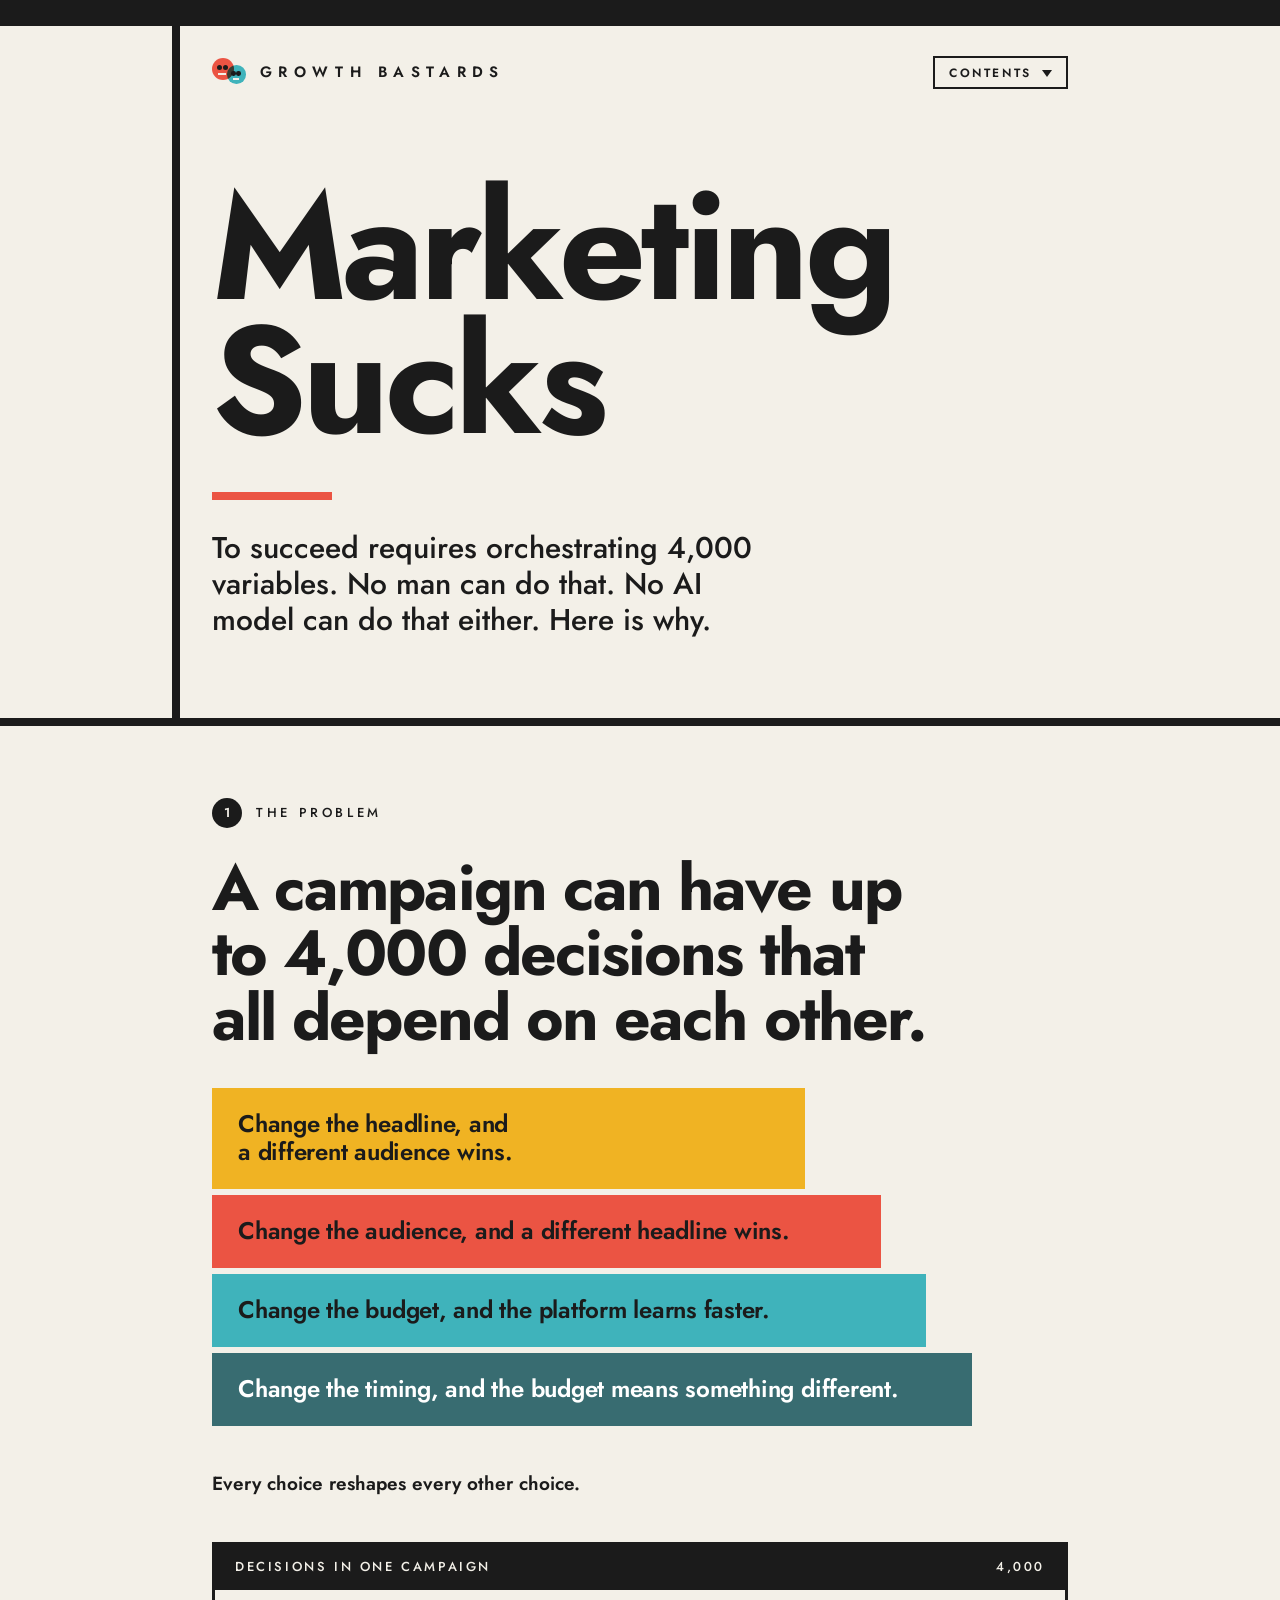
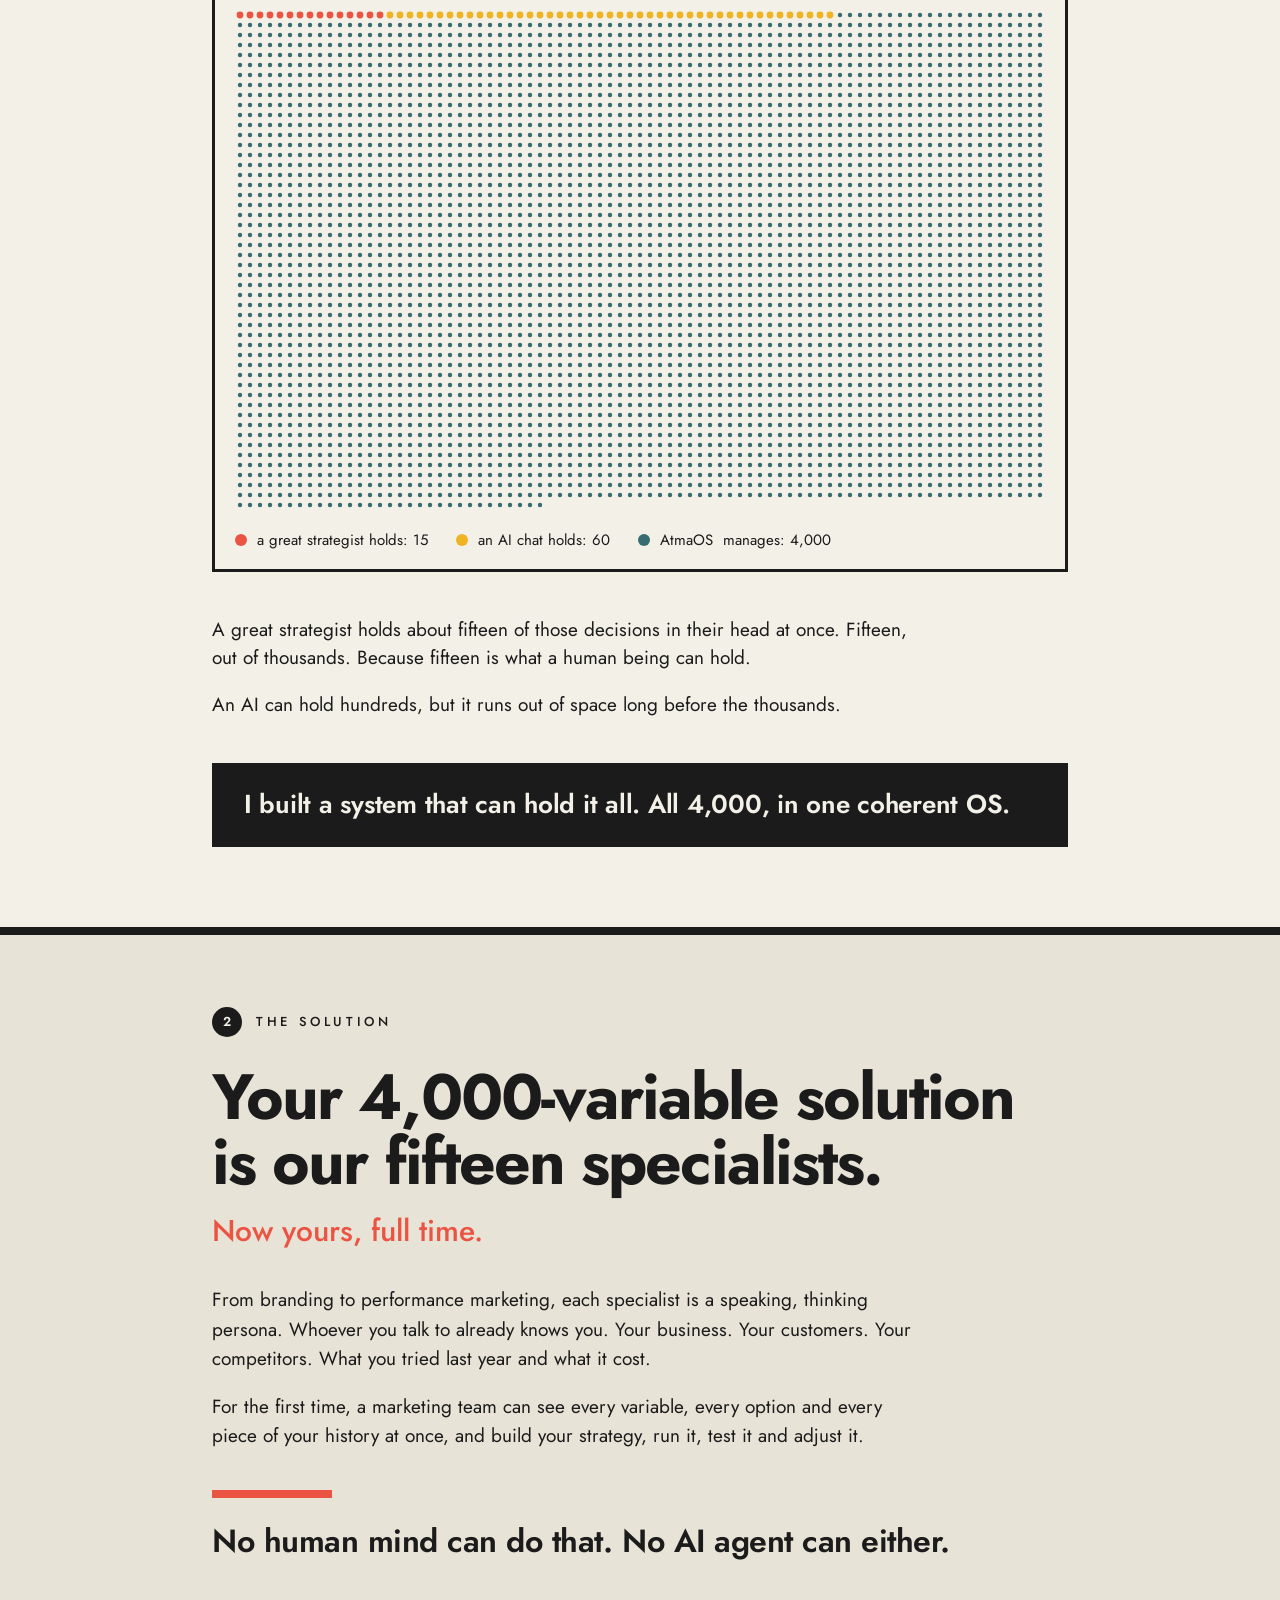
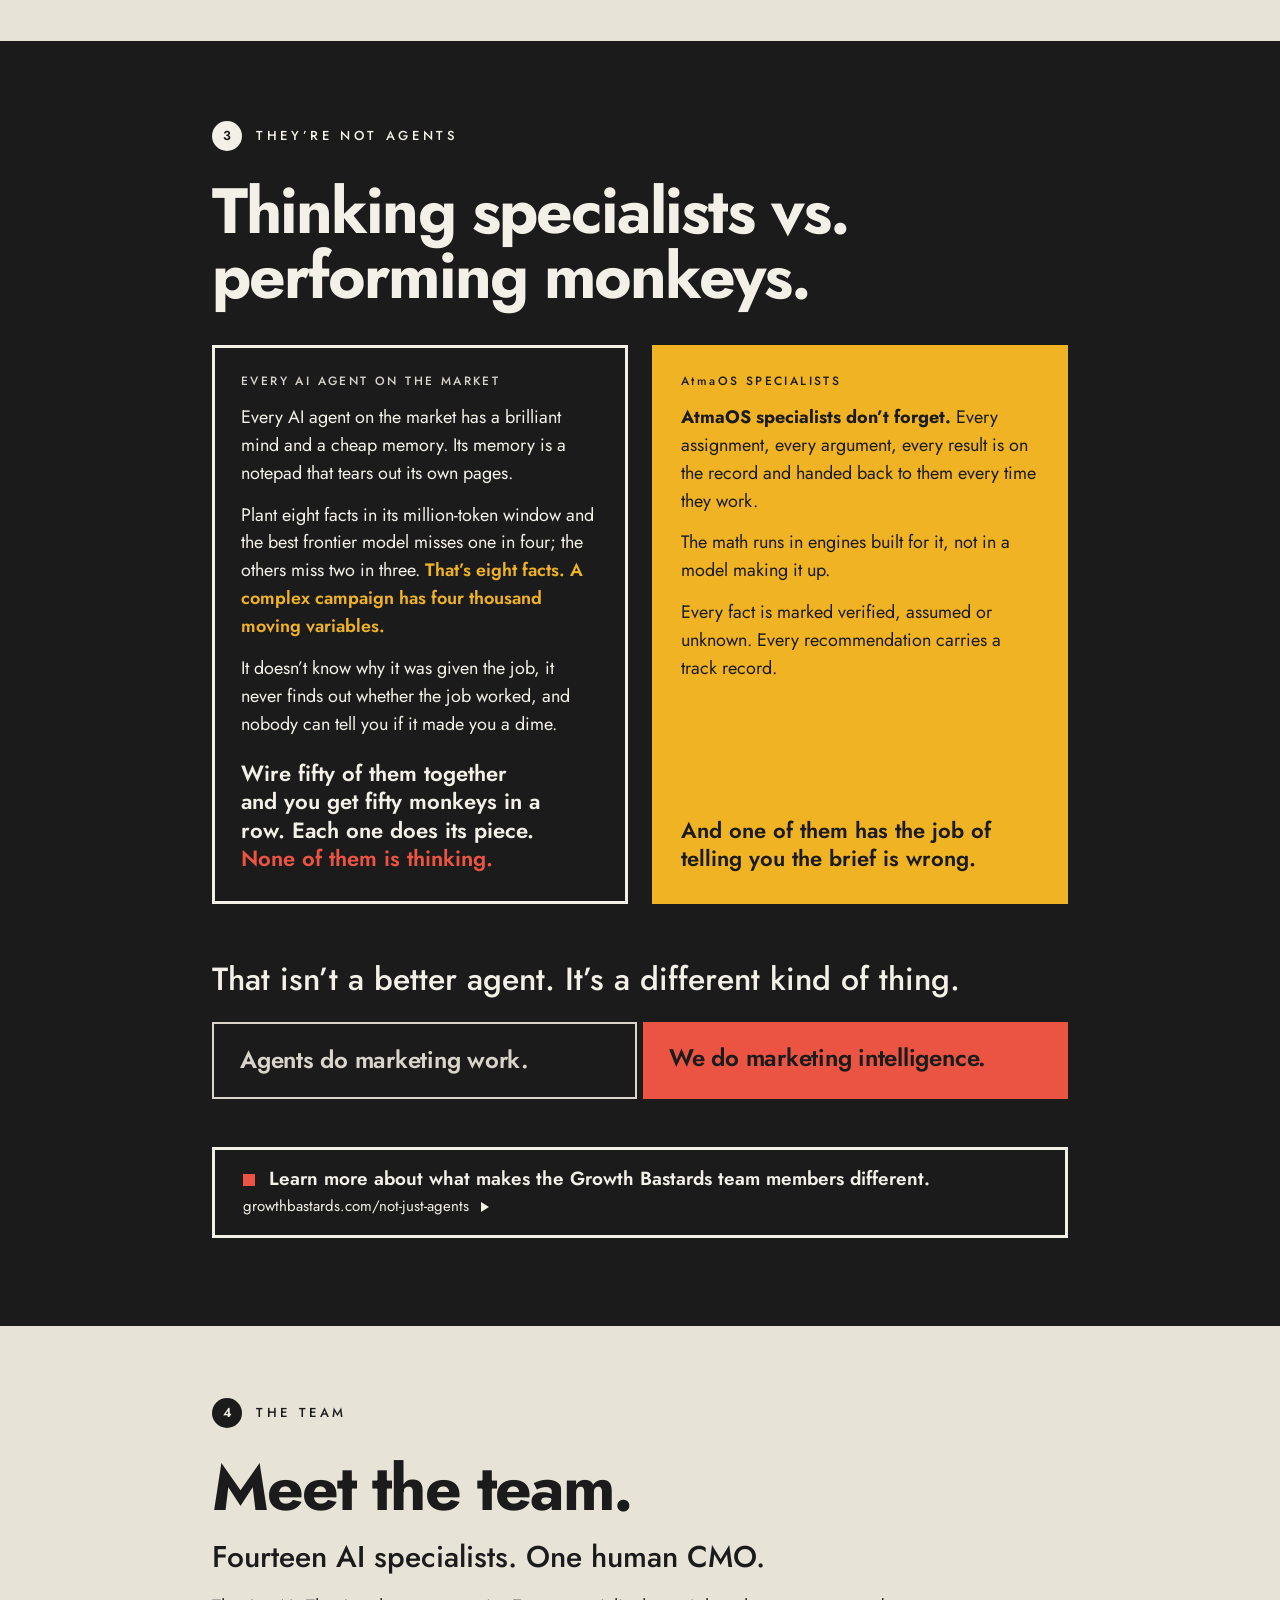
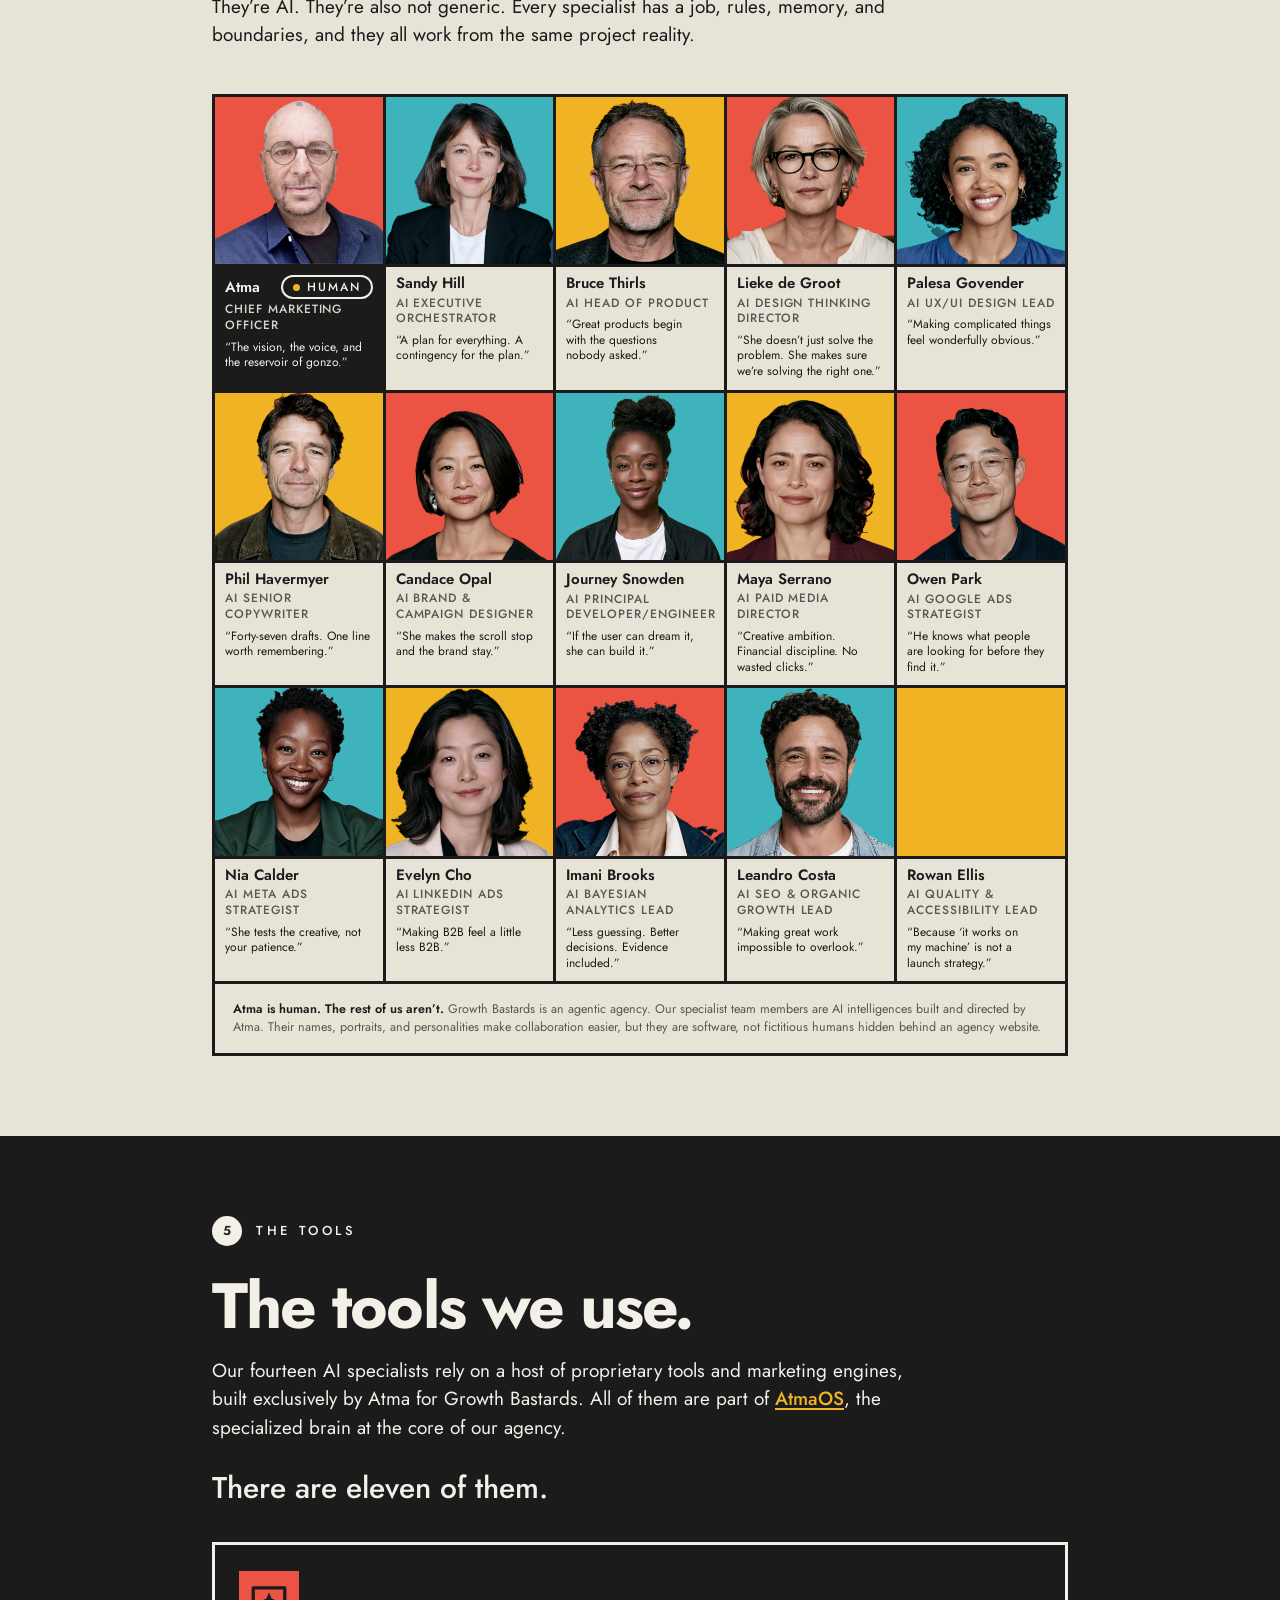
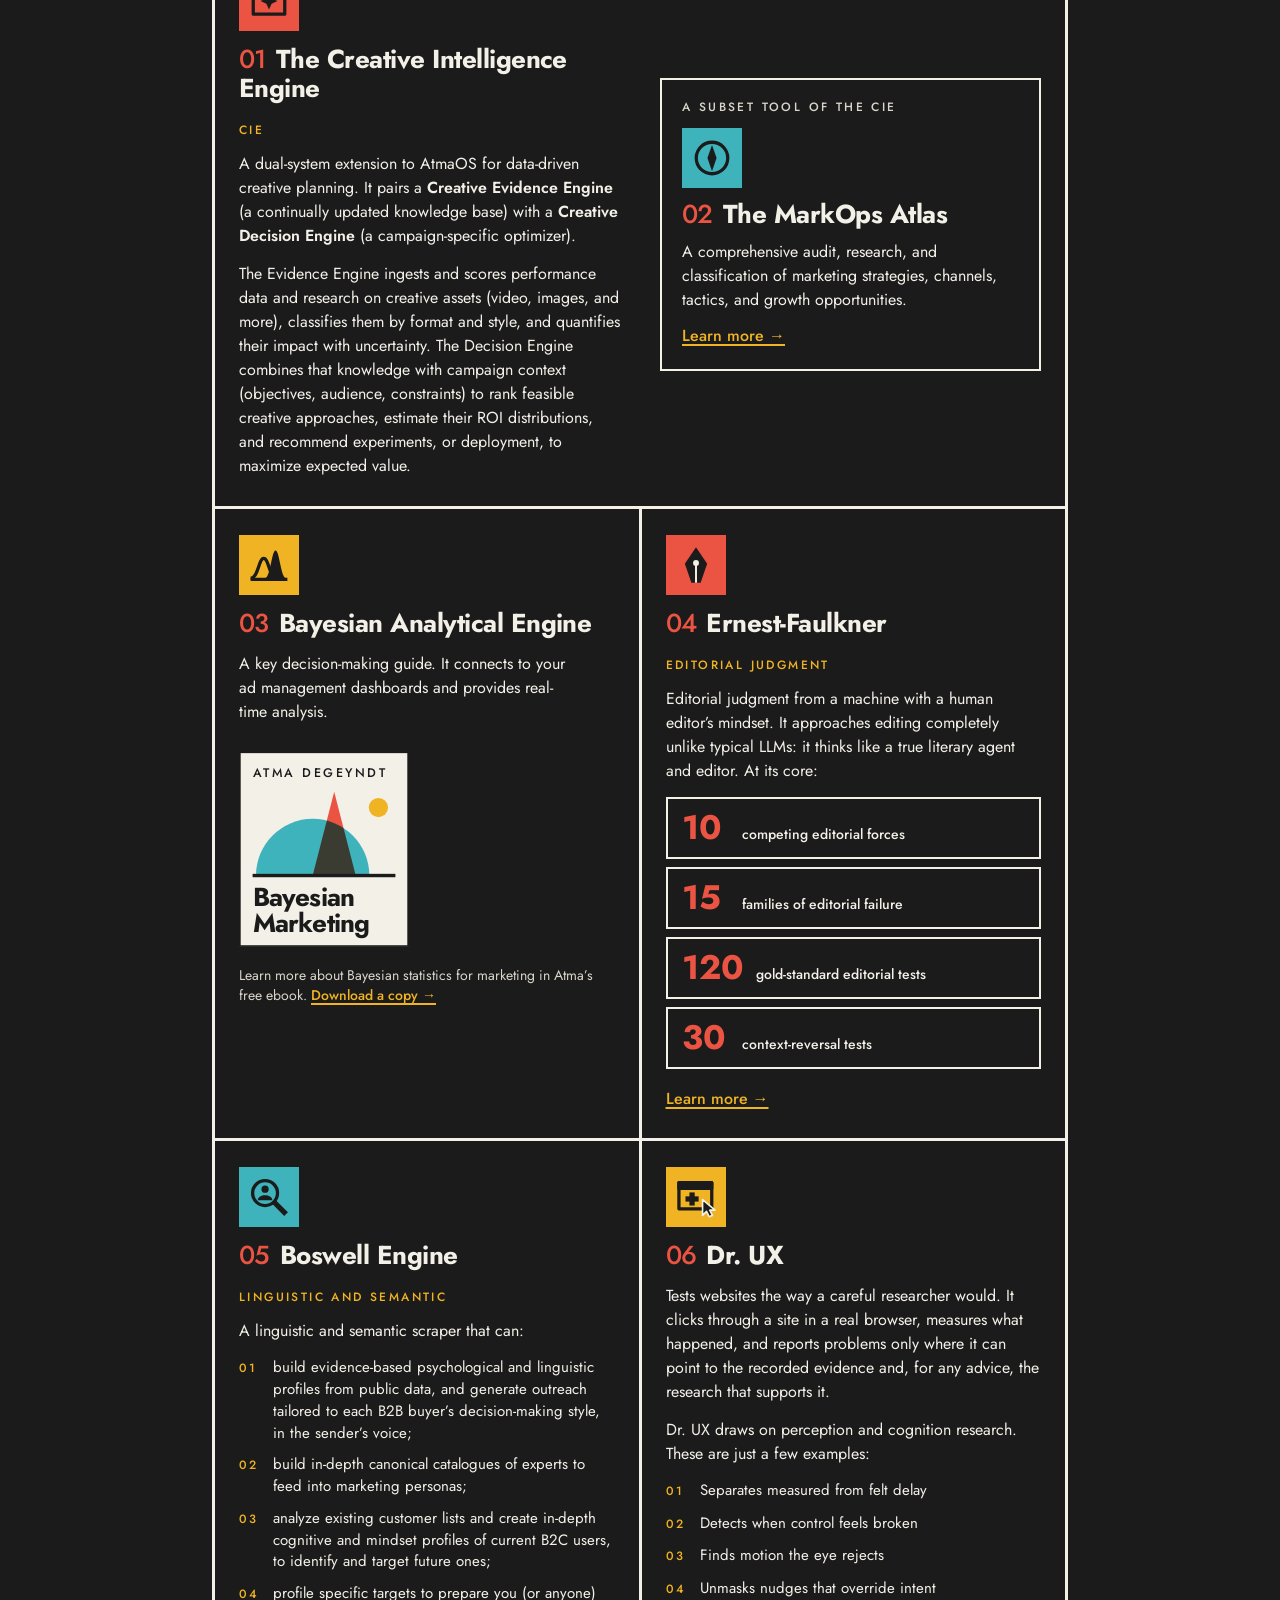
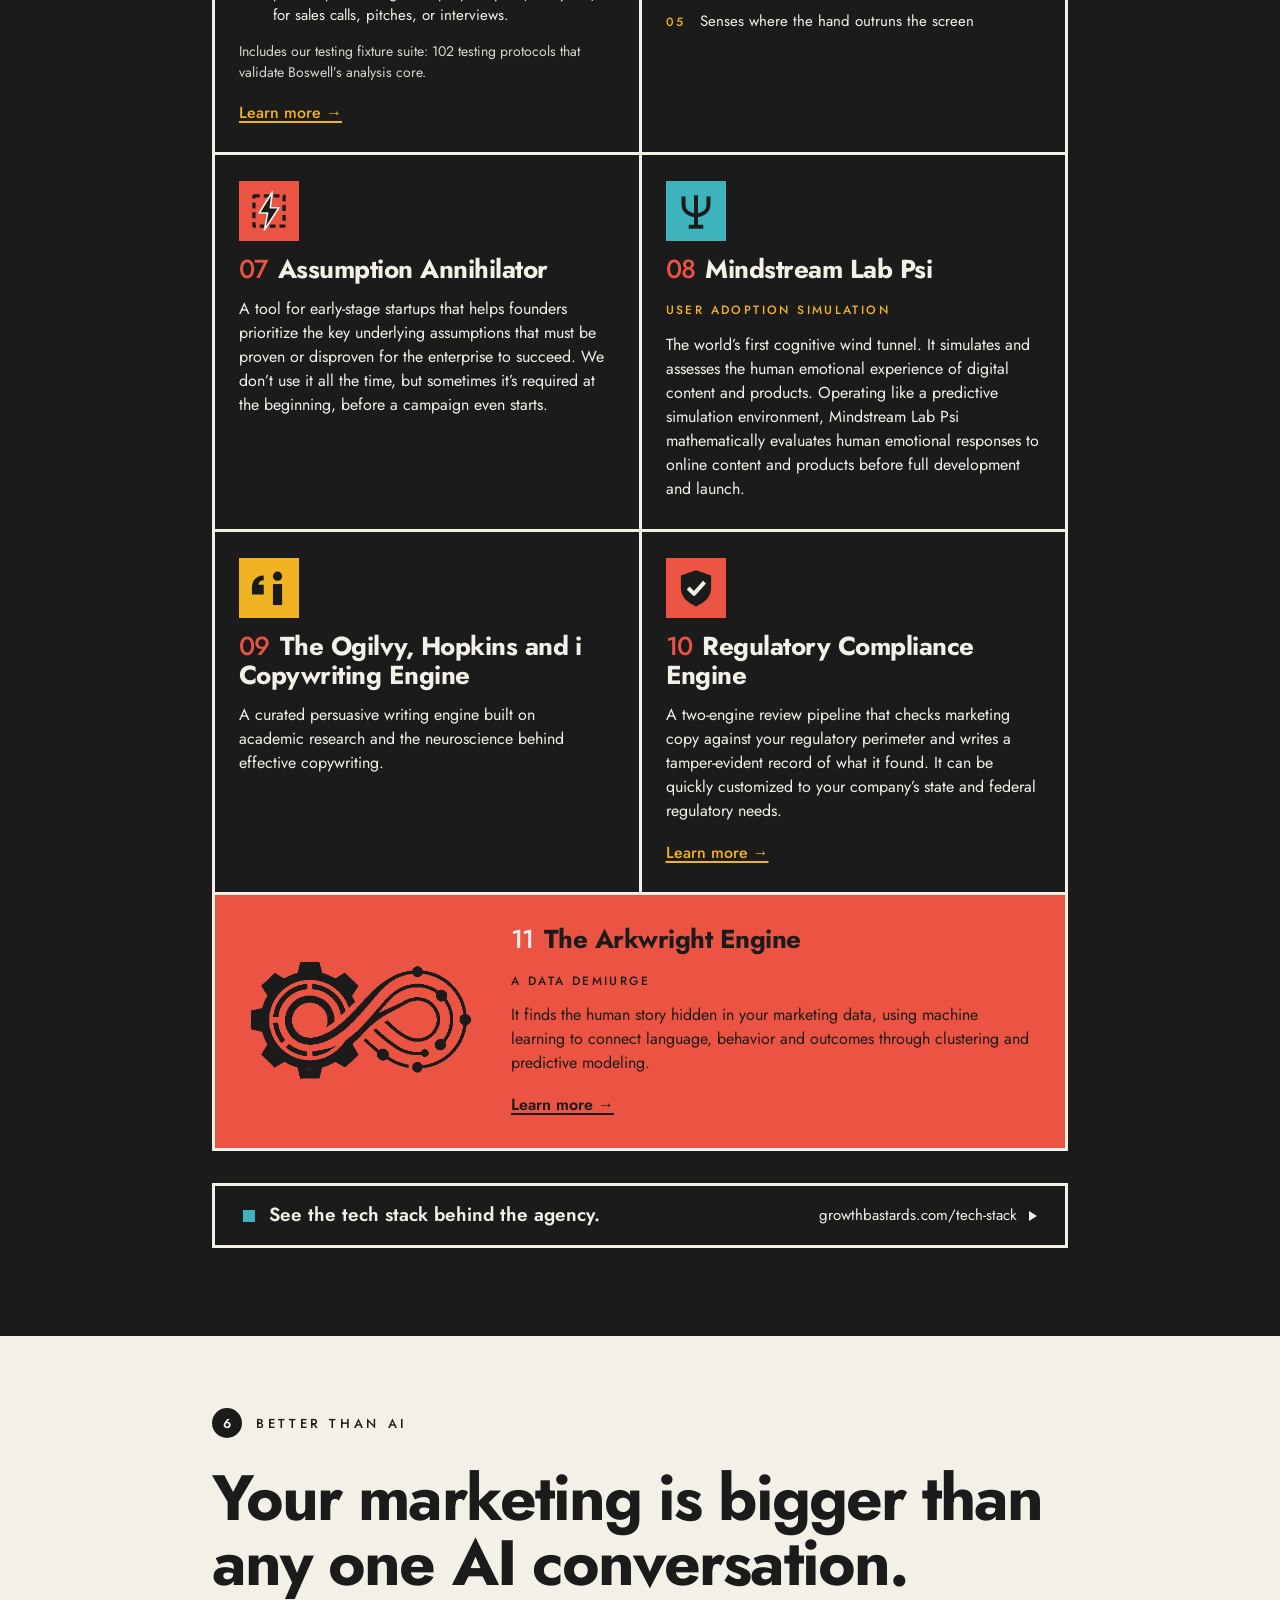
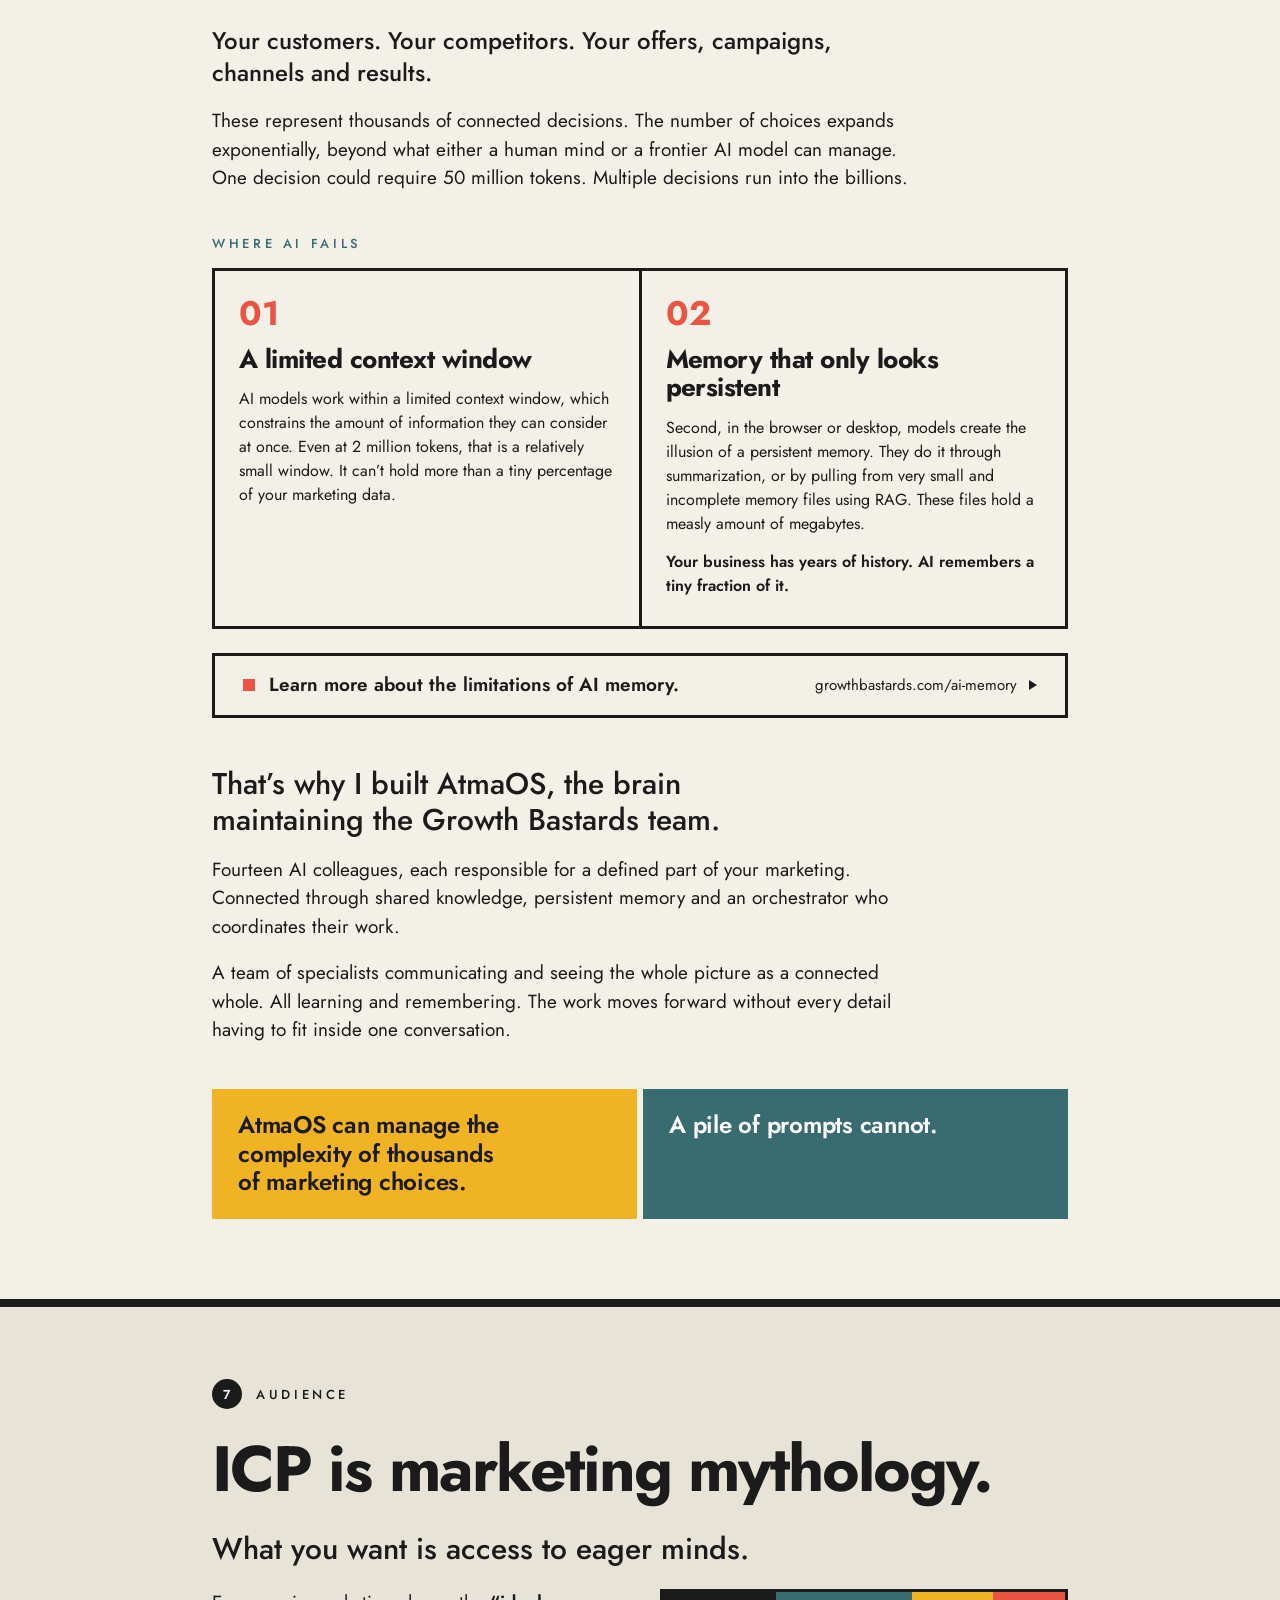
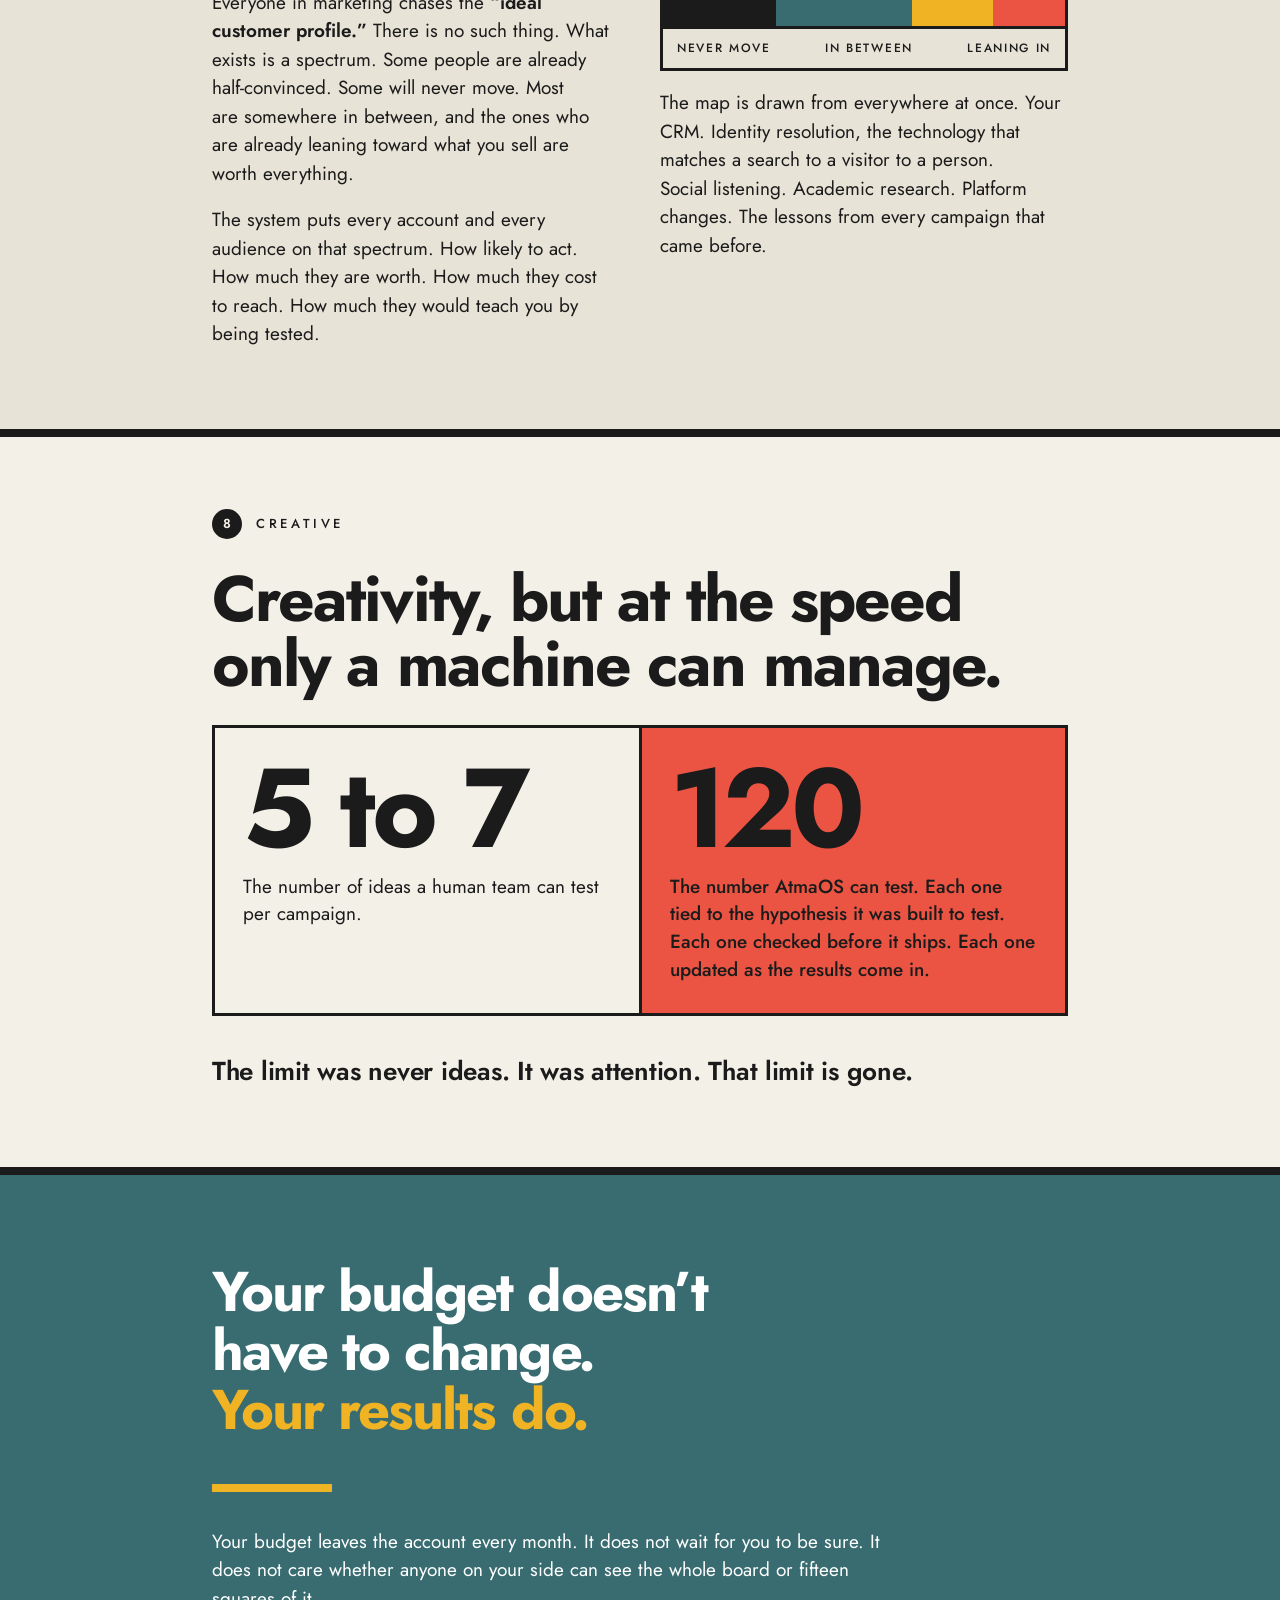
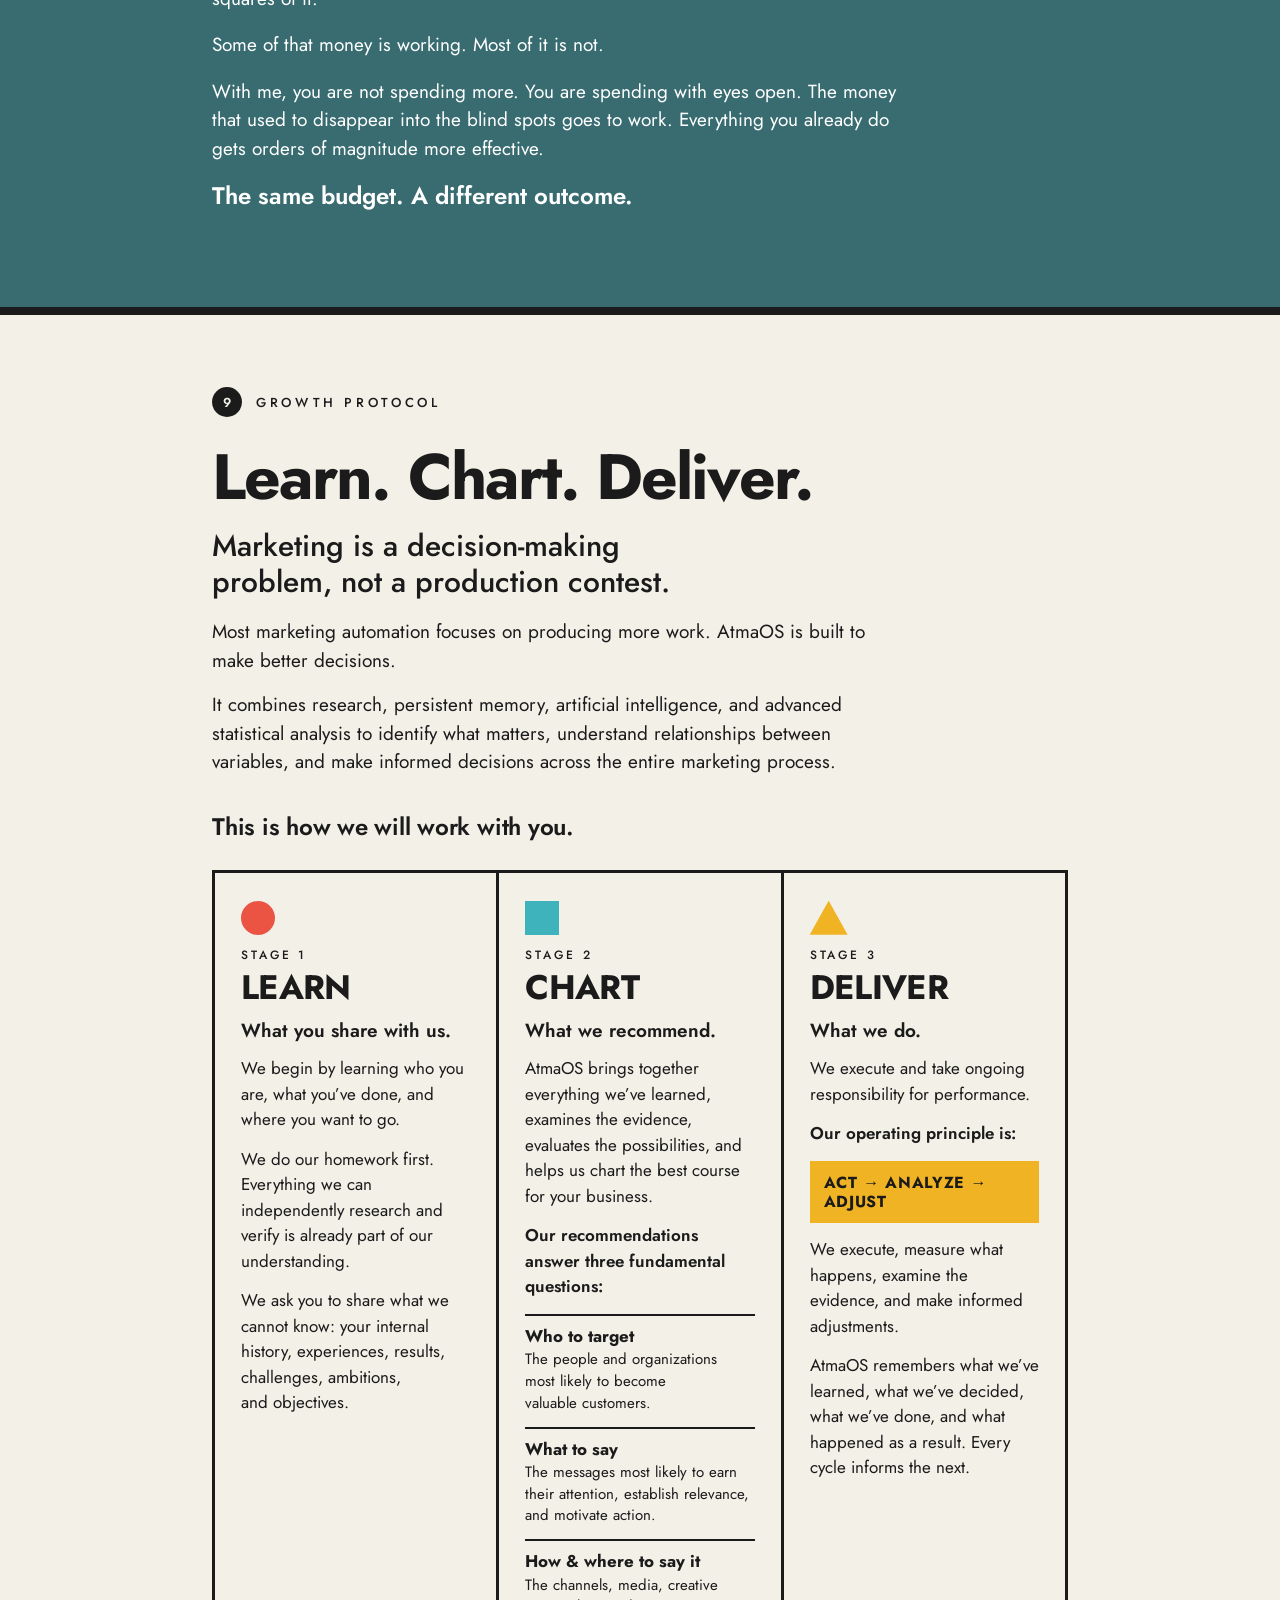
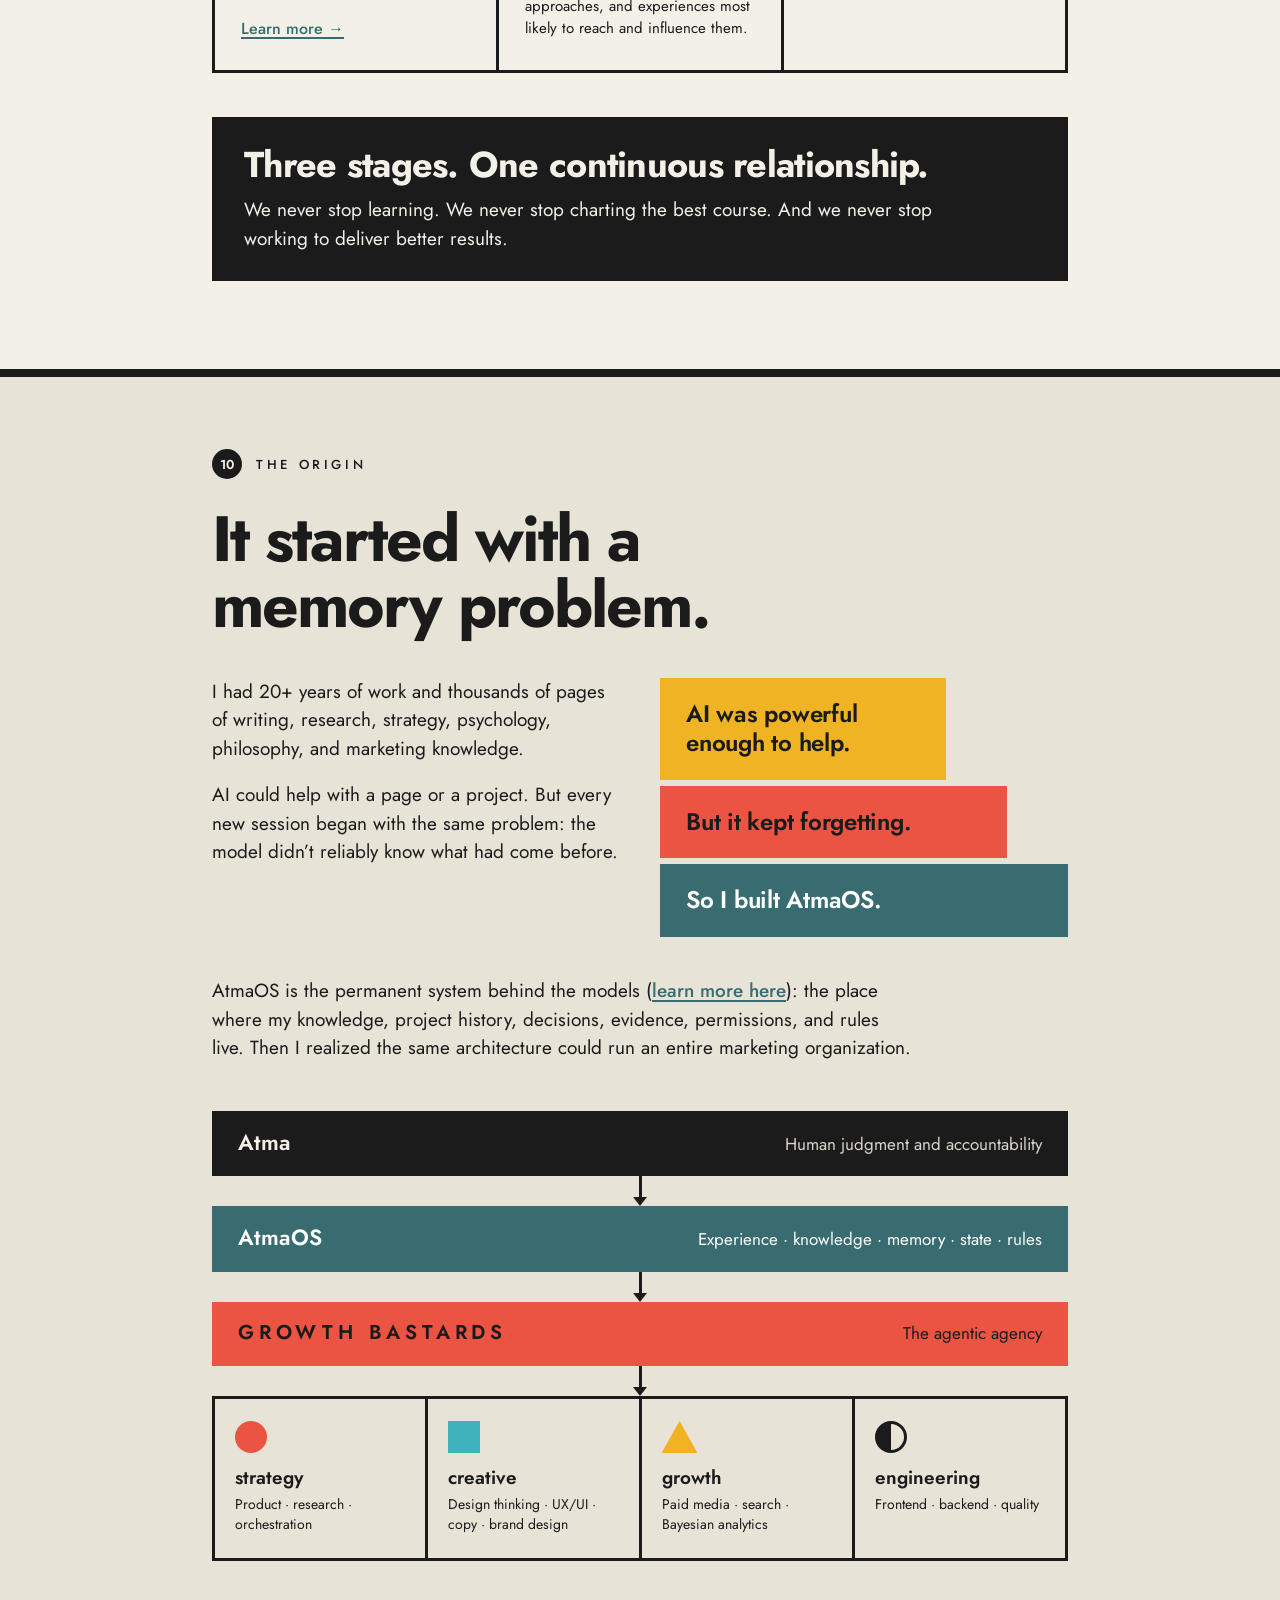
==== index.html @ d32b07aa "added the learn page." ====
<!doctype html>
<html lang="en">
<head>
<meta charset="utf-8">
<meta name="viewport" content="width=device-width, initial-scale=1">
<title>Growth Bastards | Marketing Sucks</title>
<meta name="description" content="A campaign can have up to 4,000 decisions that all depend on each other. A great strategist holds fifteen. Atma built a system that holds all of it.">
<link rel="canonical" href="https://growthbastards.com/">
<meta name="robots" content="index, follow, max-image-preview:large">
<meta name="author" content="Atma Degeyndt">
<meta property="og:type" content="website">
<meta property="og:site_name" content="Growth Bastards">
<meta property="og:locale" content="en_US">
<meta property="og:url" content="https://growthbastards.com/">
<meta property="og:title" content="Marketing Sucks. 4,000 variables. Fifteen is what a human can hold.">
<meta property="og:description" content="A campaign can have up to 4,000 decisions that all depend on each other. A great strategist holds fifteen. Atma built a system that holds all of it.">
<meta property="og:image" content="https://growthbastards.com/og-marketing-sucks.jpg">
<meta property="og:image:secure_url" content="https://growthbastards.com/og-marketing-sucks.jpg">
<meta property="og:image:type" content="image/jpeg">
<meta property="og:image:alt" content="Marketing Sucks: 4,000 decisions, fifteen is what a human can hold.">
<meta property="og:image:width" content="1200">
<meta property="og:image:height" content="630">
<meta name="twitter:card" content="summary_large_image">
<meta name="twitter:title" content="Marketing Sucks. 4,000 variables.">
<meta name="twitter:description" content="A campaign can have up to 4,000 decisions that all depend on each other. A great strategist holds fifteen. Atma built a system that holds all of it.">
<meta name="twitter:image:alt" content="Marketing Sucks: 4,000 decisions, fifteen is what a human can hold.">
<meta name="twitter:image" content="https://growthbastards.com/og-marketing-sucks.jpg">
<link rel="icon" href="/favicon.ico" sizes="32x32">
<link rel="icon" href="/favicon.svg" type="image/svg+xml">
<link rel="apple-touch-icon" href="/apple-touch-icon.png">
<link rel="manifest" href="/site.webmanifest">
<meta name="theme-color" content="#1B1B1B">
<link rel="preconnect" href="https://fonts.googleapis.com">
<link rel="preconnect" href="https://fonts.gstatic.com" crossorigin>
<link rel="stylesheet" href="https://fonts.googleapis.com/css2?family=Jost:wght@400;500;600;700&display=swap">
<style>
html{scroll-behavior:smooth;-webkit-text-size-adjust:100%;text-size-adjust:100%}
body{margin:0;background:#F3F0E8;color:#1B1B1B;-webkit-font-smoothing:antialiased}
a{color:#386C71;text-decoration-thickness:2px;text-underline-offset:3px}
a:hover{color:#EB5443}
a:focus-visible,button:focus-visible{outline:3px solid currentColor;outline-offset:3px}
::selection{background:#F0B323;color:#1B1B1B}
section[id]{scroll-margin-top:12px}
.skip{position:absolute;left:-9999px;top:12px;z-index:100;background:#1B1B1B;color:#F3F0E8;padding:12px 18px;font:600 15px/1 Jost,sans-serif;text-decoration:none}
.skip:focus{left:12px}
@media (prefers-reduced-motion:reduce){html{scroll-behavior:auto}*{transition:none!important}.tk{animation:none!important}.tkw{overflow-y:auto!important}}
@keyframes tkscroll{from{transform:translateY(0)}to{transform:translateY(-50%)}}
.tk{animation:tkscroll 29.7s linear infinite}
.hv1:hover{color:#EB5443!important}.hv-ark:hover{color:#F3F0E8!important;text-decoration:underline}
.hv2:hover{transform:translate(-3px,-3px)!important;box-shadow:3px 3px 0 #1B1B1B!important}
.hv3:hover{transform:translate(-3px,-3px)!important;box-shadow:3px 3px 0 #1B1B1B!important;background:#F0B323!important}
.hv4:hover{transform:translate(-3px,-3px)!important;box-shadow:3px 3px 0 #F0B323!important}
.hv6:hover{background:#F0B323!important;color:#1B1B1B!important}
.hv7:hover{color:#F0B323!important}@media (max-width:560px){.hire-art{position:relative!important;right:auto!important;top:auto!important;width:150px!important;margin:0 8px 56px auto}}
html{scroll-behavior:smooth}
@media (prefers-reduced-motion:reduce){html{scroll-behavior:auto}}
section[id],#contents{scroll-margin-top:0}
.tocbtn{position:absolute;z-index:3;right:clamp(20px,10.4vw,112px);top:30px;display:inline-flex;align-items:center;gap:10px;padding:9px 14px 8px;border:2px solid #1B1B1B;color:#1B1B1B;text-decoration:none;font:600 12px/1 Jost,sans-serif;letter-spacing:0.22em;text-transform:uppercase;background:#F3F0E8;transition:background 120ms,transform 120ms cubic-bezier(.2,0,0,1),box-shadow 120ms cubic-bezier(.2,0,0,1)}
.tocbtn:hover{background:#F0B323;transform:translate(-2px,-2px);color:#1B1B1B}
.tocbtn i{width:0;height:0;border-left:5px solid transparent;border-right:5px solid transparent;border-top:7px solid currentColor}
@media (max-width:560px){.tocbtn{position:relative;right:auto;top:auto;display:flex;width:max-content;margin-top:18px}}
.tc{background:#1B1B1B;color:#F3F0E8;border-top:8px solid #1B1B1B}
.tc-wrap{max-width:1080px;margin:0 auto;padding:72px clamp(20px,10.4vw,112px) 64px;box-sizing:border-box}
.tc-head{display:flex;justify-content:space-between;align-items:baseline;gap:12px 24px;flex-wrap:wrap;padding-bottom:22px;border-bottom:3px solid #F3F0E8}
.tc-head h2{margin:0;font:700 clamp(40px,6vw,68px)/0.95 Jost,sans-serif;letter-spacing:-0.035em}
.tc-top{font:500 13px/1 Jost,sans-serif;letter-spacing:0.22em;text-transform:uppercase;color:#F3F0E8;text-decoration:none}
.tc-top:hover{color:#F0B323}
.tc-list{list-style:none;margin:0;padding:0}
.tc-row{padding:26px 0 24px;border-bottom:1px solid #3A3636}
.tc-main{display:flex;align-items:center;gap:16px;color:#F3F0E8;text-decoration:none}
.tc-shape{width:20px;height:20px;flex:none;transition:transform 120ms cubic-bezier(.2,0,0,1)}
.tc-title{font:700 clamp(28px,3.8vw,42px)/1.05 Jost,sans-serif;letter-spacing:-0.025em;white-space:nowrap}
.tc-tag{font:500 clamp(16px,1.8vw,20px)/1.2 Jost,sans-serif;color:#F0B323;white-space:nowrap}
.tc-dots{flex:1 1 auto;min-width:24px;height:0;border-bottom:3px dotted #5B5555;margin:0 4px;transform:translateY(8px)}
.tc-num{font:700 clamp(22px,2.6vw,28px)/1 Jost,sans-serif;font-variant-numeric:tabular-nums;color:#EB5443}
.tc-sr{position:absolute;left:-9999px}
.tc-main:hover .tc-title{color:#F0B323}
.tc-main:hover .tc-shape{transform:scale(1.25) rotate(8deg)}
.tc-main:hover .tc-dots{border-color:#F0B323}
.tc-main:focus-visible{outline:3px solid #F0B323;outline-offset:6px}
.tc-subs{list-style:none;display:flex;flex-wrap:wrap;gap:8px;margin:16px 0 0;padding:0 0 0 36px}
.tc-sub{display:inline-flex;align-items:center;gap:10px;padding:8px 12px 7px;border:1.5px solid #5B5555;color:#D9D5CB;text-decoration:none;font:500 15px/1.2 Jost,sans-serif;transition:border-color 120ms,color 120ms,background 120ms}
.tc-sub i{font-style:normal;font-size:13px;color:#F0B323;letter-spacing:0.04em}
.tc-sub:hover{border-color:#F0B323;color:#1B1B1B;background:#F0B323}
.tc-sub:hover i{color:#1B1B1B}
.tc-sub:focus-visible{outline:3px solid #F0B323;outline-offset:3px}
.tc-num i{font-style:normal;font-size:0.8em;margin-right:8px;color:#F0B323;display:inline-block;transition:transform 120ms cubic-bezier(.2,0,0,1)}.tc-main:hover .tc-num i{transform:translateY(3px)}.tc-label{margin:18px 0 0;padding-left:36px;font:600 12px/1 Jost,sans-serif;letter-spacing:0.22em;text-transform:uppercase;color:#F0B323}.tc-subs.tc-after-label{margin-top:10px}@media (max-width:640px){.tc-label{padding-left:0}}.tc-row{padding:20px 0 22px;border-bottom:0}.tc-main{border:2px solid #F3F0E8;padding:16px 20px;transition:background 120ms,border-color 120ms}.tc-main:hover{background:#F0B323;border-color:#F0B323}.tc-main:hover .tc-title,.tc-main:hover .tc-tag,.tc-main:hover .tc-num,.tc-main:hover .tc-num i{color:#1B1B1B}.tc-main:hover .tc-dots{border-color:#1B1B1B}.tc-main:hover .tc-shape{background:#1B1B1B!important}.tc-subs,.tc-label{margin-left:42px;padding-left:20px;border-left:2px solid #5B5555}.tc-subs{margin-top:0;padding-top:14px}.tc-label{margin-top:0;padding-top:18px;padding-bottom:4px}.tc-label + .tc-subs{padding-top:8px}.tc-reach{margin:18px 0 0 42px;border-top:1px solid #5B5555}@media (max-width:640px){.tc-main{padding:12px 14px}.tc-subs,.tc-label{margin-left:14px;padding-left:14px}.tc-reach{margin-left:14px}}.tc-reach{margin:4px 0 0 0!important}.tc-label{border-left:0!important;margin-left:0!important;padding-left:0!important;padding-top:40px!important}.tc-contact{border-left:0!important;margin-left:0!important;padding-left:0!important;gap:10px 36px!important}.tc-contact .tc-sub{border:0;padding:4px 0;font:500 19px/1.3 Jost,sans-serif;color:#F3F0E8;background:none}.tc-contact .tc-sub:hover{background:none;color:#F0B323;text-decoration:underline;text-underline-offset:5px;text-decoration-thickness:2px}.tc-contact .tc-sub:hover i{color:#F0B323}.tc-key{display:flex;flex-wrap:wrap;gap:8px 24px;margin:22px 0 0;font:400 13px/1.4 Jost,sans-serif;color:#D9D5CB}
.tc-key i{font-style:normal;color:#F0B323;margin-right:6px}
@media (max-width:640px){
 .tc-main{flex-wrap:wrap;gap:6px 14px}
 .tc-dots{display:none}
 .tc-num{margin-left:auto}
 .tc-tag{flex-basis:100%;padding-left:34px;order:5}
 .tc-title{white-space:normal}
 .tc-subs{padding-left:0}
}

.tg{display:grid;grid-template-columns:repeat(2,minmax(0,1fr))}.tn{grid-column:1/-1}
@media(min-width:560px){.tg{grid-template-columns:repeat(4,minmax(0,1fr))}}
@media(min-width:900px){.tg{grid-template-columns:repeat(5,minmax(0,1fr))}}
@media(max-width:899px){.tg .atm{grid-column:span 2}.tg .atm>div:first-child{aspect-ratio:2/1!important}.tg .atm img{object-fit:contain!important;object-position:50% 100%!important}}
@media print{#viz{break-inside:avoid}#cv{max-height:520px;width:100%!important;height:auto!important}section{break-inside:auto}}
</style>
<template id="__bundler_thumbnail"><svg xmlns="http://www.w3.org/2000/svg" viewBox="0 0 120 120"><rect width="120" height="120" fill="#F3F0E8"/><circle cx="48" cy="56" r="20" fill="#EB5443"/><circle cx="68" cy="64" r="17" fill="#3FB3BB" opacity="0.85"/></svg></template>
<script type="application/ld+json">{"@context": "https://schema.org", "@graph": [{"@type": "Organization", "@id": "https://growthbastards.com/#org", "name": "Growth Bastards", "url": "https://growthbastards.com/", "logo": "https://growthbastards.com/icon-512.png", "description": "An agentic marketing agency led by Atma Degeyndt: one human CMO and fourteen specialist AI team members.", "founder": {"@id": "https://growthbastards.com/#atma"}}, {"@type": "Person", "@id": "https://growthbastards.com/#atma", "name": "Atma Degeyndt", "alternateName": "Atma", "jobTitle": "Chief Marketing Officer", "description": "Psychology- and science-based marketer who can code.", "worksFor": {"@id": "https://growthbastards.com/#org"}, "url": "https://atma.marketing/", "sameAs": ["https://www.linkedin.com/in/askatma", "https://resume.atma.marketing", "https://portfolio.atma.marketing/", "https://skills.atma.marketing", "https://atma.marketing/"]}, {"@type": "WebSite", "@id": "https://growthbastards.com/#website", "url": "https://growthbastards.com/", "name": "Growth Bastards", "publisher": {"@id": "https://growthbastards.com/#org"}, "inLanguage": "en"}, {"@type": "WebPage", "@id": "https://growthbastards.com/#page", "url": "https://growthbastards.com/", "name": "Growth Bastards | Marketing Sucks", "description": "A campaign can have up to 4,000 decisions that all depend on each other. A great strategist holds fifteen. Atma built a system that holds all of it.", "image": "https://growthbastards.com/og-marketing-sucks.jpg", "inLanguage": "en-US", "isPartOf": {"@id": "https://growthbastards.com/#website"}, "author": {"@id": "https://growthbastards.com/#atma"}, "about": {"@id": "https://growthbastards.com/#org"}}]}</script>
</head>
<body>
<a class="skip" href="#main">Skip to content</a>
<div style="background:#F3F0E8;color:#1B1B1B;font-family:Jost,Futura,'Century Gothic',sans-serif">
<header id="top" style="position:relative;overflow:hidden">
<div style="height:26px;background:#1B1B1B"></div>
<div style="position:relative;max-width:1080px;margin:0 auto;padding:32px clamp(20px,10.4vw,112px) 80px;box-sizing:border-box">
<div style="position:absolute;left:clamp(6px,6.67vw,72px);top:0;bottom:0;width:8px;background:#1B1B1B"></div>
<a href="/" style="position:relative;z-index:2;display:inline-flex;align-items:center;gap:12px;color:#1B1B1B;text-decoration:none"><span style="position:relative;width:36px;height:28.32px;flex:none;isolation:isolate"><span style="position:absolute;left:0;top:0;width:22.08px;height:22.08px;border-radius:50%;background:#EB5443"></span><span style="position:absolute;left:14.88px;top:7.2px;width:18.72px;height:18.72px;border-radius:50%;background:#3FB3BB;mix-blend-mode:multiply"></span><span style="position:absolute;left:4.8px;top:7.2px;width:5.28px;height:5.28px;border-radius:50%;background:#1B1B1B"></span><span style="position:absolute;left:11.04px;top:7.2px;width:5.28px;height:5.28px;border-radius:50%;background:#1B1B1B"></span><span style="position:absolute;left:19.2px;top:13.44px;width:4.32px;height:4.32px;border-radius:50%;background:#1B1B1B"></span><span style="position:absolute;left:24.48px;top:13.44px;width:4.32px;height:4.32px;border-radius:50%;background:#1B1B1B"></span><span style="position:absolute;left:6.24px;top:14.88px;width:8.16px;height:1.92px;background:#F3F0E8"></span><span style="position:absolute;left:21.12px;top:20.16px;width:6.24px;height:1.68px;background:#F3F0E8"></span></span><span style="font:600 15px/1 Jost,sans-serif;letter-spacing:0.42em;white-space:nowrap">GROWTH BASTARDS</span></a>
<a class="tocbtn" href="#contents">Contents<i aria-hidden="true"></i></a>
<div style="position:relative;margin-top:clamp(48px,8vw,88px)">
<h1 style="margin:0;font:700 clamp(54px,14.07vw,152px)/0.88 Jost,sans-serif;letter-spacing:-0.03em">Marketing<br>Sucks</h1>
<div style="width:120px;height:8px;background:#EB5443;margin:44px 0 30px"></div>
<p style="margin:0;max-width:640px;font:500 clamp(22px,2.78vw,30px)/1.2 Jost,sans-serif;text-wrap:balance">To succeed requires orchestrating 4,000 variables. No man can do that. No AI model can do that either. Here is why.</p>
</div></div></header>
<main id="main">
<section style="border-top:8px solid #1B1B1B;"><div style="max-width:1080px;margin:0 auto;padding:72px clamp(20px,10.4vw,112px) 80px;box-sizing:border-box"><div style="display:flex;align-items:center;gap:14px;margin-bottom:28px"><span style="width:30px;height:30px;border-radius:50%;background:#1B1B1B;color:#F3F0E8;display:flex;align-items:center;justify-content:center;font:600 13px/1 Jost,sans-serif;flex:none">1</span><span style="font:500 13px/1 Jost,sans-serif;letter-spacing:0.28em;text-transform:uppercase">the problem</span></div><h2 style="margin:0 0 36px;font:700 clamp(38px,5.93vw,64px)/1.02 Jost,sans-serif;letter-spacing:-0.03em;text-wrap:balance">A campaign can have up to 4,000 decisions that all depend on each other.</h2><div style="display:flex;flex-direction:column;gap:6px;max-width:760px;margin-bottom:44px"><div style="width:78%;box-sizing:border-box;background:#F0B323;color:#1B1B1B;padding:22px 26px;font:600 24px/1.2 Jost,sans-serif;letter-spacing:-0.01em;text-wrap:balance">Change the headline, and a different audience wins.</div><div style="width:88%;box-sizing:border-box;background:#EB5443;color:#1B1B1B;padding:22px 26px;font:600 24px/1.2 Jost,sans-serif;letter-spacing:-0.01em;text-wrap:balance">Change the audience, and a different headline wins.</div><div style="width:94%;box-sizing:border-box;background:#3FB3BB;color:#1B1B1B;padding:22px 26px;font:600 24px/1.2 Jost,sans-serif;letter-spacing:-0.01em;text-wrap:balance">Change the budget, and the platform learns faster.</div><div style="width:100%;box-sizing:border-box;background:#386C71;color:#FFFFFF;padding:22px 26px;font:600 24px/1.2 Jost,sans-serif;letter-spacing:-0.01em;text-wrap:balance">Change the timing, and the budget means something different.</div></div><p style="margin:0;max-width:700px;font:400 19px/1.5 Jost,sans-serif;text-wrap:pretty;font-weight:600;margin-bottom:44px">Every choice reshapes every other choice.</p><div id="viz" style="border:3px solid #1B1B1B;background:#F3F0E8"><div style="padding:14px 20px;background:#1B1B1B;color:#F3F0E8;display:flex;justify-content:space-between;gap:8px 20px;flex-wrap:wrap;font:500 13px/1.3 Jost,sans-serif;letter-spacing:0.2em;text-transform:uppercase"><span>decisions in one campaign</span><span id="cnt" style="font-variant-numeric:tabular-nums">15</span></div><div style="padding:20px"><canvas id="cv" style="display:block;width:100%" aria-label="Four thousand dots: fifteen red for what a strategist holds, sixty yellow for what an AI chat holds, all four thousand teal for what AtmaOS manages"></canvas></div><div style="display:flex;flex-wrap:wrap;gap:8px 28px;padding:0 20px 18px;font:400 15px/1.4 Jost,sans-serif"><span style="display:flex;align-items:center;gap:10px"><span style="width:12px;height:12px;border-radius:50%;background:#EB5443"></span>a great strategist holds: 15</span><span style="display:flex;align-items:center;gap:10px"><span style="width:12px;height:12px;border-radius:50%;background:#F0B323"></span>an AI chat holds: 60</span><span style="display:flex;align-items:center;gap:10px"><span style="width:12px;height:12px;border-radius:50%;background:#386C71"></span><span style="text-transform:none">AtmaOS</span> manages: 4,000</span></div></div><div style="margin-top:44px;display:flex;flex-direction:column;gap:18px"><p style="margin:0;max-width:700px;font:400 19px/1.5 Jost,sans-serif;text-wrap:pretty;">A great strategist holds about fifteen of those decisions in their head at once. Fifteen, out of thousands. Because fifteen is what a human being can hold.</p><p style="margin:0;max-width:700px;font:400 19px/1.5 Jost,sans-serif;text-wrap:pretty;">An AI can hold hundreds, but it runs out of space long before the thousands.</p></div><div style="margin-top:44px;background:#1B1B1B;color:#F3F0E8;padding:26px 32px;font:600 26px/1.2 Jost,sans-serif;letter-spacing:-0.01em;text-wrap:balance">I built a system that can hold it all. All 4,000, in one coherent OS.</div></div></section>
<section id="solution" style="border-top:8px solid #1B1B1B;background:#E8E3D7"><div style="max-width:1080px;margin:0 auto;padding:72px clamp(20px,10.4vw,112px) 80px;box-sizing:border-box">
<div style="display:flex;align-items:center;gap:14px;margin-bottom:28px"><span style="width:30px;height:30px;border-radius:50%;background:#1B1B1B;color:#F3F0E8;display:flex;align-items:center;justify-content:center;font:600 13px/1 Jost,sans-serif;flex:none">2</span><span style="font:500 13px/1 Jost,sans-serif;letter-spacing:0.28em;text-transform:uppercase">the solution</span></div>
<h2 style="margin:0 0 18px;font:700 clamp(38px,5.93vw,64px)/1.02 Jost,sans-serif;letter-spacing:-0.03em;text-wrap:balance">Your 4,000-variable solution is our fifteen specialists.</h2>
<p style="margin:0 0 36px;font:500 clamp(24px,2.78vw,30px)/1.2 Jost,sans-serif;color:#EB5443">Now yours, full time.</p>
<div style="display:flex;flex-direction:column;gap:18px">
<p style="margin:0;max-width:700px;font:400 19px/1.55 Jost, sans-serif;text-wrap:pretty">From branding to performance marketing, each specialist is a speaking, thinking persona. Whoever you talk to already knows you. Your business. Your customers. Your competitors. What you tried last year and what it cost.</p>
<p style="margin:0;max-width:700px;font:400 19px/1.55 Jost, sans-serif;text-wrap:pretty">For the first time, a marketing team can see every variable, every option and every piece of your history at once, and build your strategy, run it, test it and adjust it.</p>
</div>
<div style="width:120px;height:8px;background:#EB5443;margin:40px 0 24px"></div>
<p style="margin:0;max-width:760px;font:600 clamp(24px,3vw,32px)/1.2 Jost,sans-serif;letter-spacing:-0.015em;text-wrap:balance">No human mind can do that. No AI agent can either.</p>
</div></section>
<section id="not-agents" style="border-top:8px solid #1B1B1B;background:#1B1B1B;color:#F3F0E8"><div style="max-width:1080px;margin:0 auto;padding:72px clamp(20px,10.4vw,112px) 80px;box-sizing:border-box">
<div style="display:flex;align-items:center;gap:14px;margin-bottom:28px"><span style="width:30px;height:30px;border-radius:50%;background:#F3F0E8;color:#1B1B1B;display:flex;align-items:center;justify-content:center;font:600 13px/1 Jost, sans-serif;flex:none">3</span><span style="font:500 13px/1 Jost, sans-serif;letter-spacing:0.28em;text-transform:uppercase">they’re not agents</span></div>
<h2 style="margin:0 0 36px;font:700 clamp(38px,5.93vw,64px)/1.02 Jost, sans-serif;letter-spacing:-0.03em;text-wrap:balance">Thinking specialists vs. performing monkeys.</h2>
<div style="display:grid;grid-template-columns:repeat(auto-fit,minmax(min(100%,320px),1fr));gap:24px;align-items:stretch">
<div style="border:3px solid #F3F0E8;padding:26px 26px 28px;display:flex;flex-direction:column;gap:14px;box-sizing:border-box">
<span style="font:500 12px/1.3 Jost, sans-serif;letter-spacing:0.2em;text-transform:uppercase;color:#D9D5CB">every AI agent on the market</span>
<p style="margin:0;font:400 18px/1.55 Jost, sans-serif;text-wrap:pretty">Every AI agent on the market has a brilliant mind and a cheap memory. Its memory is a notepad that tears out its own pages.</p>
<p style="margin:0;font:400 18px/1.55 Jost, sans-serif;text-wrap:pretty">Plant eight facts in its million-token window and the best frontier model misses one in four; the others miss two in three. <strong style="font-weight:600;color:#F0B323">That’s eight facts. A complex campaign has four thousand moving variables.</strong></p>
<p style="margin:0;font:400 18px/1.55 Jost, sans-serif;text-wrap:pretty">It doesn’t know why it was given the job, it never finds out whether the job worked, and nobody can tell you if it made you a dime.</p>
<p style="margin:auto 0 0;padding-top:6px;font:600 clamp(19px,2.2vw,22px)/1.3 Jost, sans-serif;text-wrap:balance">Wire fifty of them together and you get fifty monkeys in a row. Each one does its piece. <span style="color:#EB5443">None of them is thinking.</span></p>
</div>
<div style="background:#F0B323;color:#1B1B1B;border:3px solid #F0B323;padding:26px 26px 28px;display:flex;flex-direction:column;gap:14px;box-sizing:border-box">
<span style="font:500 12px/1.3 Jost, sans-serif;letter-spacing:0.2em;text-transform:uppercase"><span style="text-transform:none">AtmaOS</span> specialists</span>
<p style="margin:0;font:400 18px/1.55 Jost, sans-serif;text-wrap:pretty"><strong style="font-weight:700"><span style="text-transform:none">AtmaOS</span> specialists don’t forget.</strong> Every assignment, every argument, every result is on the record and handed back to them every time they work.</p>
<p style="margin:0;font:400 18px/1.55 Jost, sans-serif;text-wrap:pretty">The math runs in engines built for it, not in a model making it up.</p>
<p style="margin:0;font:400 18px/1.55 Jost, sans-serif;text-wrap:pretty">Every fact is marked verified, assumed or unknown. Every recommendation carries a track record.</p>
<p style="margin:auto 0 0;padding-top:6px;font:600 clamp(19px,2.2vw,22px)/1.3 Jost, sans-serif;text-wrap:balance">And one of them has the job of telling you the brief is wrong.</p>
</div>
</div>
<p style="margin:56px 0 0;max-width:760px;font:500 clamp(24px,3vw,32px)/1.2 Jost, sans-serif;text-wrap:balance">That isn’t a better agent. It’s a different kind of thing.</p>
<div style="display:grid;grid-template-columns:repeat(auto-fit,minmax(min(100%,300px),1fr));gap:6px;margin-top:24px"><div style="background:transparent;color:#D9D5CB;border:2px solid #D9D5CB;padding:22px 26px;font:600 24px/1.2 Jost, sans-serif;letter-spacing:-0.01em">Agents do marketing work.</div><div style="background:#EB5443;color:#1B1B1B;padding:22px 26px;font:600 24px/1.2 Jost, sans-serif;letter-spacing:-0.01em">We do marketing intelligence.</div></div>
<a href="not-just-agents.html" style="display:flex;flex-wrap:wrap;align-items:center;justify-content:space-between;gap:6px 16px;margin-top:48px;padding:18px clamp(16px,3.5vw,28px);border:3px solid #F3F0E8;color:#F3F0E8;text-decoration:none" class="hv6"><span style="display:flex;align-items:center;gap:14px"><span style="width:12px;height:12px;background:#EB5443;flex:none"></span><span style="font:600 19px/1.2 Jost, sans-serif">Learn more about what makes the Growth Bastards team members different.</span></span><span style="display:flex;align-items:center;gap:12px;font:400 15px/1.3 Jost, sans-serif">growthbastards.com/not-just-agents<span style="width:0;height:0;border-top:5px solid transparent;border-bottom:5px solid transparent;border-left:8px solid currentColor"></span></span></a>
</div></section>
<section id="team" style="border-top:8px solid #1B1B1B;background:#E8E3D7">
<div style="max-width:1080px;margin:0 auto;padding:72px clamp(20px,10.4vw,112px) 80px;box-sizing:border-box">
<div style="display:flex;align-items:center;gap:14px;margin-bottom:28px"><span style="width:30px;height:30px;border-radius:50%;background:#1B1B1B;color:#F3F0E8;display:flex;align-items:center;justify-content:center;font:600 13px/1 Jost, sans-serif;flex:none">4</span><span style="font:500 13px/1 Jost, sans-serif;letter-spacing:0.28em;text-transform:uppercase">the team</span></div>
<h2 style="margin:0 0 18px;font:700 clamp(38px,5.93vw,64px)/1.02 Jost, sans-serif;letter-spacing:-0.03em;text-wrap:balance">Meet the team.</h2>
<p style="margin:0 0 18px;font:500 clamp(22px,2.78vw,30px)/1.2 Jost, sans-serif">Fourteen AI specialists. One human CMO.</p>
<p style="margin:0;max-width:700px;font:400 19px/1.5 Jost, sans-serif;text-wrap:pretty">They’re AI. They’re also not generic. Every specialist has a job, rules, memory, and boundaries, and they all work from the same project reality.</p>
<div style="border-top:3px solid #1B1B1B;border-left:3px solid #1B1B1B;margin-top:44px" class="tg">
<article class="atm" style="border-right:3px solid #1B1B1B;border-bottom:3px solid #1B1B1B;display:flex;flex-direction:column;background:#1B1B1B;color:#F3F0E8">
<div style="position:relative;aspect-ratio:1/1;overflow:hidden;isolation:isolate;border-bottom:3px solid #1B1B1B;background:#EB5443">
<img src="assets/team/cut/atma.webp" alt="Atma, Chief Marketing Officer" loading="lazy" style="position:absolute;inset:0;width:100%;height:100%;object-fit:cover;object-position:50% 12%;filter:saturate(0.65) contrast(1.04);mix-blend-mode:normal" decoding="async">
</div>
<div style="padding:8px 10px 10px;display:flex;flex-direction:column;gap:3px;flex:1">
<div style="display:flex;flex-wrap:wrap;align-items:center;justify-content:space-between;gap:6px 8px"><span style="font:600 15px/1.15 Jost, sans-serif">Atma</span>
<span style="display:inline-flex;align-items:center;gap:7px;border:2px solid #F3F0E8;border-radius:999px;padding:4px 10px;font:500 12px/1 Jost, sans-serif;letter-spacing:0.16em;text-transform:uppercase"><span style="width:7px;height:7px;border-radius:50%;background:#F0B323"></span>human</span>
</div>
<div style="font:500 12px/1.3 Jost, sans-serif;letter-spacing:0.08em;text-transform:uppercase;color:#D9D5CB">Chief Marketing Officer</div>
<div style="margin-top:3px;font:400 12px/1.3 Jost, sans-serif;text-wrap:pretty">“The vision, the voice, and the reservoir of gonzo.”</div>
</div>
</article>
<article style="border-right:3px solid #1B1B1B;border-bottom:3px solid #1B1B1B;display:flex;flex-direction:column;background:transparent;color:#1B1B1B">
<div style="position:relative;aspect-ratio:1/1;overflow:hidden;isolation:isolate;border-bottom:3px solid #1B1B1B;background:#3FB3BB">
<img src="assets/team/cut/sandy-hill.webp" alt="Sandy Hill, AI Executive Orchestrator" loading="lazy" style="position:absolute;inset:0;width:100%;height:100%;object-fit:cover;object-position:50% 12%;filter:saturate(0.65) contrast(1.04);mix-blend-mode:normal" decoding="async">
</div>
<div style="padding:8px 10px 10px;display:flex;flex-direction:column;gap:3px;flex:1">
<div style="display:flex;flex-wrap:wrap;align-items:center;justify-content:space-between;gap:6px 8px"><span style="font:600 15px/1.15 Jost, sans-serif">Sandy Hill</span>
</div>
<div style="font:500 12px/1.3 Jost, sans-serif;letter-spacing:0.08em;text-transform:uppercase;color:#5B5555">AI Executive Orchestrator</div>
<div style="margin-top:3px;font:400 12px/1.3 Jost, sans-serif;text-wrap:pretty">“A plan for everything. A contingency for the plan.”</div>
</div>
</article>
<article style="border-right:3px solid #1B1B1B;border-bottom:3px solid #1B1B1B;display:flex;flex-direction:column;background:transparent;color:#1B1B1B">
<div style="position:relative;aspect-ratio:1/1;overflow:hidden;isolation:isolate;border-bottom:3px solid #1B1B1B;background:#F0B323">
<img src="assets/team/cut/bruce-thirls.webp" alt="Bruce Thirls, AI Head of Product" loading="lazy" style="position:absolute;inset:0;width:100%;height:100%;object-fit:cover;object-position:50% 12%;filter:saturate(0.65) contrast(1.04);mix-blend-mode:normal" decoding="async">
</div>
<div style="padding:8px 10px 10px;display:flex;flex-direction:column;gap:3px;flex:1">
<div style="display:flex;flex-wrap:wrap;align-items:center;justify-content:space-between;gap:6px 8px"><span style="font:600 15px/1.15 Jost, sans-serif">Bruce Thirls</span>
</div>
<div style="font:500 12px/1.3 Jost, sans-serif;letter-spacing:0.08em;text-transform:uppercase;color:#5B5555">AI Head of Product</div>
<div style="margin-top:3px;font:400 12px/1.3 Jost, sans-serif;text-wrap:pretty">“Great products begin with the questions nobody asked.”</div>
</div>
</article>
<article style="border-right:3px solid #1B1B1B;border-bottom:3px solid #1B1B1B;display:flex;flex-direction:column;background:transparent;color:#1B1B1B">
<div style="position:relative;aspect-ratio:1/1;overflow:hidden;isolation:isolate;border-bottom:3px solid #1B1B1B;background:#EB5443">
<img src="assets/team/cut/lieke-de-groot.webp" alt="Lieke de Groot, AI Design Thinking Director" loading="lazy" style="position:absolute;inset:0;width:100%;height:100%;object-fit:cover;object-position:50% 12%;filter:saturate(0.65) contrast(1.04);mix-blend-mode:normal" decoding="async">
</div>
<div style="padding:8px 10px 10px;display:flex;flex-direction:column;gap:3px;flex:1">
<div style="display:flex;flex-wrap:wrap;align-items:center;justify-content:space-between;gap:6px 8px"><span style="font:600 15px/1.15 Jost, sans-serif">Lieke de Groot</span>
</div>
<div style="font:500 12px/1.3 Jost, sans-serif;letter-spacing:0.08em;text-transform:uppercase;color:#5B5555">AI Design Thinking Director</div>
<div style="margin-top:3px;font:400 12px/1.3 Jost, sans-serif;text-wrap:pretty">“She doesn’t just solve the problem. She makes sure we’re solving the right one.”</div>
</div>
</article>
<article style="border-right:3px solid #1B1B1B;border-bottom:3px solid #1B1B1B;display:flex;flex-direction:column;background:transparent;color:#1B1B1B">
<div style="position:relative;aspect-ratio:1/1;overflow:hidden;isolation:isolate;border-bottom:3px solid #1B1B1B;background:#3FB3BB">
<img src="assets/team/cut/palesa-govender.webp" alt="Palesa Govender, AI UX/UI Design Lead" loading="lazy" style="position:absolute;inset:0;width:100%;height:100%;object-fit:cover;object-position:50% 12%;filter:saturate(0.65) contrast(1.04);mix-blend-mode:normal" decoding="async">
</div>
<div style="padding:8px 10px 10px;display:flex;flex-direction:column;gap:3px;flex:1">
<div style="display:flex;flex-wrap:wrap;align-items:center;justify-content:space-between;gap:6px 8px"><span style="font:600 15px/1.15 Jost, sans-serif">Palesa Govender</span>
</div>
<div style="font:500 12px/1.3 Jost, sans-serif;letter-spacing:0.08em;text-transform:uppercase;color:#5B5555">AI UX/UI Design Lead</div>
<div style="margin-top:3px;font:400 12px/1.3 Jost, sans-serif;text-wrap:pretty">“Making complicated things feel wonderfully obvious.”</div>
</div>
</article>
<article style="border-right:3px solid #1B1B1B;border-bottom:3px solid #1B1B1B;display:flex;flex-direction:column;background:transparent;color:#1B1B1B">
<div style="position:relative;aspect-ratio:1/1;overflow:hidden;isolation:isolate;border-bottom:3px solid #1B1B1B;background:#F0B323">
<img src="assets/team/cut/phil-havermyer.webp" alt="Phil Havermyer, AI Senior Copywriter" loading="lazy" style="position:absolute;inset:0;width:100%;height:100%;object-fit:cover;object-position:50% 12%;filter:saturate(0.65) contrast(1.04);mix-blend-mode:normal" decoding="async">
</div>
<div style="padding:8px 10px 10px;display:flex;flex-direction:column;gap:3px;flex:1">
<div style="display:flex;flex-wrap:wrap;align-items:center;justify-content:space-between;gap:6px 8px"><span style="font:600 15px/1.15 Jost, sans-serif">Phil Havermyer</span>
</div>
<div style="font:500 12px/1.3 Jost, sans-serif;letter-spacing:0.08em;text-transform:uppercase;color:#5B5555">AI Senior Copywriter</div>
<div style="margin-top:3px;font:400 12px/1.3 Jost, sans-serif;text-wrap:pretty">“Forty-seven drafts. One line worth remembering.”</div>
</div>
</article>
<article style="border-right:3px solid #1B1B1B;border-bottom:3px solid #1B1B1B;display:flex;flex-direction:column;background:transparent;color:#1B1B1B">
<div style="position:relative;aspect-ratio:1/1;overflow:hidden;isolation:isolate;border-bottom:3px solid #1B1B1B;background:#EB5443">
<img src="assets/team/cut/candace-opal.webp" alt="Candace Opal, AI Brand &amp; Campaign Designer" loading="lazy" style="position:absolute;inset:0;width:100%;height:100%;object-fit:cover;object-position:50% 12%;filter:saturate(0.65) contrast(1.04);mix-blend-mode:normal" decoding="async">
</div>
<div style="padding:8px 10px 10px;display:flex;flex-direction:column;gap:3px;flex:1">
<div style="display:flex;flex-wrap:wrap;align-items:center;justify-content:space-between;gap:6px 8px"><span style="font:600 15px/1.15 Jost, sans-serif">Candace Opal</span>
</div>
<div style="font:500 12px/1.3 Jost, sans-serif;letter-spacing:0.08em;text-transform:uppercase;color:#5B5555">AI Brand &amp; Campaign Designer</div>
<div style="margin-top:3px;font:400 12px/1.3 Jost, sans-serif;text-wrap:pretty">“She makes the scroll stop and the brand stay.”</div>
</div>
</article>
<article style="border-right:3px solid #1B1B1B;border-bottom:3px solid #1B1B1B;display:flex;flex-direction:column;background:transparent;color:#1B1B1B">
<div style="position:relative;aspect-ratio:1/1;overflow:hidden;isolation:isolate;border-bottom:3px solid #1B1B1B;background:#3FB3BB">
<img src="assets/team/cut/journey-snowden.webp" alt="Journey Snowden, AI Principal Developer/Engineer" loading="lazy" style="position:absolute;inset:0;width:100%;height:100%;object-fit:cover;object-position:50% 12%;filter:saturate(0.65) contrast(1.04);mix-blend-mode:normal" decoding="async">
</div>
<div style="padding:8px 10px 10px;display:flex;flex-direction:column;gap:3px;flex:1">
<div style="display:flex;flex-wrap:wrap;align-items:center;justify-content:space-between;gap:6px 8px"><span style="font:600 15px/1.15 Jost, sans-serif">Journey Snowden</span>
</div>
<div style="font:500 12px/1.3 Jost, sans-serif;letter-spacing:0.08em;text-transform:uppercase;color:#5B5555">AI Principal Developer/Engineer</div>
<div style="margin-top:3px;font:400 12px/1.3 Jost, sans-serif;text-wrap:pretty">“If the user can dream it, she can build it.”</div>
</div>
</article>
<article style="border-right:3px solid #1B1B1B;border-bottom:3px solid #1B1B1B;display:flex;flex-direction:column;background:transparent;color:#1B1B1B">
<div style="position:relative;aspect-ratio:1/1;overflow:hidden;isolation:isolate;border-bottom:3px solid #1B1B1B;background:#F0B323">
<img src="assets/team/cut/maya-serrano.webp" alt="Maya Serrano, AI Paid Media Director" loading="lazy" style="position:absolute;inset:0;width:100%;height:100%;object-fit:cover;object-position:50% 12%;filter:saturate(0.65) contrast(1.04);mix-blend-mode:normal" decoding="async">
</div>
<div style="padding:8px 10px 10px;display:flex;flex-direction:column;gap:3px;flex:1">
<div style="display:flex;flex-wrap:wrap;align-items:center;justify-content:space-between;gap:6px 8px"><span style="font:600 15px/1.15 Jost, sans-serif">Maya Serrano</span>
</div>
<div style="font:500 12px/1.3 Jost, sans-serif;letter-spacing:0.08em;text-transform:uppercase;color:#5B5555">AI Paid Media Director</div>
<div style="margin-top:3px;font:400 12px/1.3 Jost, sans-serif;text-wrap:pretty">“Creative ambition. Financial discipline. No wasted clicks.”</div>
</div>
</article>
<article style="border-right:3px solid #1B1B1B;border-bottom:3px solid #1B1B1B;display:flex;flex-direction:column;background:transparent;color:#1B1B1B">
<div style="position:relative;aspect-ratio:1/1;overflow:hidden;isolation:isolate;border-bottom:3px solid #1B1B1B;background:#EB5443">
<img src="assets/team/cut/owen-park.webp" alt="Owen Park, AI Google Ads Strategist" loading="lazy" style="position:absolute;inset:0;width:100%;height:100%;object-fit:cover;object-position:50% 12%;filter:saturate(0.65) contrast(1.04);mix-blend-mode:normal" decoding="async">
</div>
<div style="padding:8px 10px 10px;display:flex;flex-direction:column;gap:3px;flex:1">
<div style="display:flex;flex-wrap:wrap;align-items:center;justify-content:space-between;gap:6px 8px"><span style="font:600 15px/1.15 Jost, sans-serif">Owen Park</span>
</div>
<div style="font:500 12px/1.3 Jost, sans-serif;letter-spacing:0.08em;text-transform:uppercase;color:#5B5555">AI Google Ads Strategist</div>
<div style="margin-top:3px;font:400 12px/1.3 Jost, sans-serif;text-wrap:pretty">“He knows what people are looking for before they find it.”</div>
</div>
</article>
<article style="border-right:3px solid #1B1B1B;border-bottom:3px solid #1B1B1B;display:flex;flex-direction:column;background:transparent;color:#1B1B1B">
<div style="position:relative;aspect-ratio:1/1;overflow:hidden;isolation:isolate;border-bottom:3px solid #1B1B1B;background:#3FB3BB">
<img src="assets/team/cut/nia-calder.webp" alt="Nia Calder, AI Meta Ads Strategist" loading="lazy" style="position:absolute;inset:0;width:100%;height:100%;object-fit:cover;object-position:50% 12%;filter:saturate(0.65) contrast(1.04);mix-blend-mode:normal" decoding="async">
</div>
<div style="padding:8px 10px 10px;display:flex;flex-direction:column;gap:3px;flex:1">
<div style="display:flex;flex-wrap:wrap;align-items:center;justify-content:space-between;gap:6px 8px"><span style="font:600 15px/1.15 Jost, sans-serif">Nia Calder</span>
</div>
<div style="font:500 12px/1.3 Jost, sans-serif;letter-spacing:0.08em;text-transform:uppercase;color:#5B5555">AI Meta Ads Strategist</div>
<div style="margin-top:3px;font:400 12px/1.3 Jost, sans-serif;text-wrap:pretty">“She tests the creative, not your patience.”</div>
</div>
</article>
<article style="border-right:3px solid #1B1B1B;border-bottom:3px solid #1B1B1B;display:flex;flex-direction:column;background:transparent;color:#1B1B1B">
<div style="position:relative;aspect-ratio:1/1;overflow:hidden;isolation:isolate;border-bottom:3px solid #1B1B1B;background:#F0B323">
<img src="assets/team/cut/evelyn-cho.webp" alt="Evelyn Cho, AI LinkedIn Ads Strategist" loading="lazy" style="position:absolute;inset:0;width:100%;height:100%;object-fit:cover;object-position:50% 12%;filter:saturate(0.65) contrast(1.04);mix-blend-mode:normal" decoding="async">
</div>
<div style="padding:8px 10px 10px;display:flex;flex-direction:column;gap:3px;flex:1">
<div style="display:flex;flex-wrap:wrap;align-items:center;justify-content:space-between;gap:6px 8px"><span style="font:600 15px/1.15 Jost, sans-serif">Evelyn Cho</span>
</div>
<div style="font:500 12px/1.3 Jost, sans-serif;letter-spacing:0.08em;text-transform:uppercase;color:#5B5555">AI LinkedIn Ads Strategist</div>
<div style="margin-top:3px;font:400 12px/1.3 Jost, sans-serif;text-wrap:pretty">“Making B2B feel a little less B2B.”</div>
</div>
</article>
<article style="border-right:3px solid #1B1B1B;border-bottom:3px solid #1B1B1B;display:flex;flex-direction:column;background:transparent;color:#1B1B1B">
<div style="position:relative;aspect-ratio:1/1;overflow:hidden;isolation:isolate;border-bottom:3px solid #1B1B1B;background:#EB5443">
<img src="assets/team/cut/imani-brooks.webp" alt="Imani Brooks, AI Bayesian Analytics Lead" loading="lazy" style="position:absolute;inset:0;width:100%;height:100%;object-fit:cover;object-position:50% 12%;filter:saturate(0.65) contrast(1.04);mix-blend-mode:normal" decoding="async">
</div>
<div style="padding:8px 10px 10px;display:flex;flex-direction:column;gap:3px;flex:1">
<div style="display:flex;flex-wrap:wrap;align-items:center;justify-content:space-between;gap:6px 8px"><span style="font:600 15px/1.15 Jost, sans-serif">Imani Brooks</span>
</div>
<div style="font:500 12px/1.3 Jost, sans-serif;letter-spacing:0.08em;text-transform:uppercase;color:#5B5555">AI Bayesian Analytics Lead</div>
<div style="margin-top:3px;font:400 12px/1.3 Jost, sans-serif;text-wrap:pretty">“Less guessing. Better decisions. Evidence included.”</div>
</div>
</article>
<article style="border-right:3px solid #1B1B1B;border-bottom:3px solid #1B1B1B;display:flex;flex-direction:column;background:transparent;color:#1B1B1B">
<div style="position:relative;aspect-ratio:1/1;overflow:hidden;isolation:isolate;border-bottom:3px solid #1B1B1B;background:#3FB3BB">
<img src="assets/team/cut/leandro-costa.webp" alt="Leandro Costa, AI SEO &amp; Organic Growth Lead" loading="lazy" style="position:absolute;inset:0;width:100%;height:100%;object-fit:cover;object-position:50% 12%;filter:saturate(0.65) contrast(1.04);mix-blend-mode:normal" decoding="async">
</div>
<div style="padding:8px 10px 10px;display:flex;flex-direction:column;gap:3px;flex:1">
<div style="display:flex;flex-wrap:wrap;align-items:center;justify-content:space-between;gap:6px 8px"><span style="font:600 15px/1.15 Jost, sans-serif">Leandro Costa</span>
</div>
<div style="font:500 12px/1.3 Jost, sans-serif;letter-spacing:0.08em;text-transform:uppercase;color:#5B5555">AI SEO &amp; Organic Growth Lead</div>
<div style="margin-top:3px;font:400 12px/1.3 Jost, sans-serif;text-wrap:pretty">“Making great work impossible to overlook.”</div>
</div>
</article>
<article style="border-right:3px solid #1B1B1B;border-bottom:3px solid #1B1B1B;display:flex;flex-direction:column;background:transparent;color:#1B1B1B">
<div style="position:relative;aspect-ratio:1/1;overflow:hidden;isolation:isolate;border-bottom:3px solid #1B1B1B;background:#F0B323">
<img src="assets/team/cut/rowan-ellis.webp" alt="Rowan Ellis, AI Quality &amp; Accessibility Lead" loading="lazy" style="position:absolute;inset:0;width:100%;height:100%;object-fit:cover;object-position:50% 12%;filter:saturate(0.65) contrast(1.04);mix-blend-mode:normal" decoding="async">
</div>
<div style="padding:8px 10px 10px;display:flex;flex-direction:column;gap:3px;flex:1">
<div style="display:flex;flex-wrap:wrap;align-items:center;justify-content:space-between;gap:6px 8px"><span style="font:600 15px/1.15 Jost, sans-serif">Rowan Ellis</span>
</div>
<div style="font:500 12px/1.3 Jost, sans-serif;letter-spacing:0.08em;text-transform:uppercase;color:#5B5555">AI Quality &amp; Accessibility Lead</div>
<div style="margin-top:3px;font:400 12px/1.3 Jost, sans-serif;text-wrap:pretty">“Because ‘it works on my machine’ is not a launch strategy.”</div>
</div>
</article>
<div class="tn" style="border-right:3px solid #1B1B1B;border-bottom:3px solid #1B1B1B;padding:16px 18px;display:flex;align-items:center;box-sizing:border-box"><p style="margin:0;font:400 12.5px/1.45 Jost, sans-serif;color:#5B5555;text-wrap:pretty"><strong style="font-weight:600;color:#1B1B1B">Atma is human. The rest of us aren’t.</strong> Growth Bastards is an agentic agency. Our specialist team members are AI intelligences built and directed by Atma. Their names, portraits, and personalities make collaboration easier, but they are software, not fictitious humans hidden behind an agency website.</p></div></div>
</div>
</section>
<section id="tools" data-screen-label="5 The tools" style="border-top:8px solid #1B1B1B;background:#1B1B1B;color:#F3F0E8"><div style="max-width:1080px;margin:0 auto;padding:72px clamp(20px,10.4vw,112px) 80px;box-sizing:border-box">
<div style="display:flex;align-items:center;gap:14px;margin-bottom:28px"><span style="width:30px;height:30px;border-radius:50%;background:#F3F0E8;color:#1B1B1B;display:flex;align-items:center;justify-content:center;font:600 13px/1 Jost, sans-serif;flex:none">5</span><span style="font:500 13px/1 Jost, sans-serif;letter-spacing:0.28em;text-transform:uppercase">the tools</span></div>
<h2 style="margin:0 0 18px;font:700 clamp(38px,5.93vw,64px)/1.02 Jost, sans-serif;letter-spacing:-0.03em;text-wrap:balance">The tools we use.</h2>
<p style="margin:0;max-width:700px;font:400 19px/1.5 Jost, sans-serif;text-wrap:pretty">Our fourteen AI specialists rely on a host of proprietary tools and marketing engines, built exclusively by Atma for Growth Bastards. All of them are part of <a href="https://atma.marketing/atma_os.html" target="_blank" rel="noopener" class="hv1" style="color:#F0B323;font-weight:500"><span style="text-transform:none">AtmaOS</span></a>, the specialized brain at the core of our agency.</p>
<p style="margin:28px 0 0;font:500 clamp(22px,2.78vw,30px)/1.2 Jost, sans-serif">There are eleven of them.</p>
<div style="border-top:3px solid #F3F0E8;border-left:3px solid #F3F0E8;margin-top:36px">
<div style="display:grid;grid-template-columns:repeat(auto-fit,minmax(min(100%,320px),1fr))">
<div style="grid-column:1/-1;border-right:3px solid #F3F0E8;border-bottom:3px solid #F3F0E8;padding:26px 24px 28px;display:grid;grid-template-columns:repeat(auto-fit,minmax(min(100%,300px),1fr));gap:28px 40px;box-sizing:border-box">
<div style="display:flex;flex-direction:column;gap:14px"><div style="width:60px;height:60px;background:#EB5443;display:flex;align-items:center;justify-content:center;flex:none"><img src="assets/marks/01-creative-intelligence.svg" width="42" height="42" alt="Engine mark: a frame with a measured spark" style="display:block;width:42px;height:42px"></div><div style="font:700 clamp(22px,2.4vw,26px)/1.1 Jost, sans-serif;letter-spacing:-0.02em"><span style="color:#EB5443;font-weight:500;margin-right:10px">01</span>The Creative Intelligence Engine</div><div style="margin-top:6px;font:500 12px/1.3 Jost, sans-serif;letter-spacing:0.2em;text-transform:uppercase;color:#F0B323">CIE</div>
<p style="margin:0;font:400 16px/1.5 Jost, sans-serif;text-wrap:pretty;">A dual-system extension to <span style="text-transform:none">AtmaOS</span> for data-driven creative planning. It pairs a <strong style="font-weight:600">Creative Evidence Engine</strong> (a continually updated knowledge base) with a <strong style="font-weight:600">Creative Decision Engine</strong> (a campaign-specific optimizer).</p>
<p style="margin:0;font:400 16px/1.5 Jost, sans-serif;text-wrap:pretty;">The Evidence Engine ingests and scores performance data and research on creative assets (video, images, and more), classifies them by format and style, and quantifies their impact with uncertainty. The Decision Engine combines that knowledge with campaign context (objectives, audience, constraints) to rank feasible creative approaches, estimate their ROI distributions, and recommend experiments, or deployment, to maximize expected value.</p></div>
<div style="border:2px solid #F3F0E8;padding:20px 20px 22px;display:flex;flex-direction:column;gap:12px;align-self:center"><div style="font:500 12px/1.3 Jost, sans-serif;letter-spacing:0.2em;text-transform:uppercase;color:#D9D5CB">A subset tool of the CIE</div><div style="width:60px;height:60px;background:#3FB3BB;display:flex;align-items:center;justify-content:center;flex:none"><img src="assets/marks/02-markops-atlas.svg" width="42" height="42" alt="Engine mark: a compass" style="display:block;width:42px;height:42px"></div><div style="font:700 clamp(22px,2.4vw,26px)/1.1 Jost, sans-serif;letter-spacing:-0.02em"><span style="color:#EB5443;font-weight:500;margin-right:10px">02</span>The <span style="text-transform:none">MarkOps</span> Atlas</div><p style="margin:0;font:400 16px/1.5 Jost, sans-serif;text-wrap:pretty;">A comprehensive audit, research, and classification of marketing strategies, channels, tactics, and growth opportunities.</p><a href="markops-atlas.html" class="hv1" style="color:#F0B323;font-weight:500">Learn more →</a></div>
</div>
<div style="border-right:3px solid #F3F0E8;border-bottom:3px solid #F3F0E8;padding:26px 24px 28px;display:flex;flex-direction:column;gap:14px;box-sizing:border-box"><div style="width:60px;height:60px;background:#F0B323;display:flex;align-items:center;justify-content:center;flex:none"><img src="assets/marks/03-bayesian.svg" width="42" height="42" alt="Engine mark: belief before, sharper belief after" style="display:block;width:42px;height:42px"></div><div style="font:700 clamp(22px,2.4vw,26px)/1.1 Jost, sans-serif;letter-spacing:-0.02em"><span style="color:#EB5443;font-weight:500;margin-right:10px">03</span>Bayesian Analytical Engine</div><p style="margin:0;font:400 16px/1.5 Jost, sans-serif;text-wrap:pretty;">A key decision-making guide. It connects to your ad management dashboards and provides real-time analysis.</p><div style="margin-top:6px;display:flex;flex-direction:column;gap:12px;align-items:flex-start"><a href="bayesian-marketing-ebook.pdf" target="_blank" rel="noopener" aria-label="Download the Bayesian Marketing ebook (PDF)" style="display:block;position:relative;width:170px;line-height:0"><svg viewBox="0 0 300 358" width="170" height="203" role="img" aria-label="Cover of Bayesian Marketing by Atma Degeyndt" style="display:block;width:100%;height:auto;font-family:Jost,Futura,sans-serif"><rect x="0" y="0" width="300" height="358" fill="#F3F0E8"/><rect x="0" y="0" width="300" height="16" fill="#1B1B1B"/><text x="24" y="58" font-size="22" font-weight="500" letter-spacing="4.4" fill="#1B1B1B">ATMA DEGEYNDT</text><g style="isolation:isolate"><path d="M30 232 A100 100 0 0 1 230 232 Z" fill="#3FB3BB"/><polygon points="168,84 206,232 130,232" fill="#EB5443" style="mix-blend-mode:multiply"/><circle cx="246" cy="112" r="17" fill="#F0B323"/></g><rect x="24" y="229" width="252" height="6" fill="#1B1B1B"/><text x="24" y="286" font-size="46" font-weight="700" letter-spacing="-1.4" fill="#1B1B1B">Bayesian</text><text x="24" y="332" font-size="46" font-weight="700" letter-spacing="-1.4" fill="#1B1B1B">Marketing</text><rect x="1.5" y="1.5" width="297" height="355" fill="none" stroke="#1B1B1B" stroke-width="3"/></svg></a><p style="margin:6px 0 0;font:400 14px/1.45 Jost, sans-serif;text-wrap:pretty;color:#D9D5CB">Learn more about Bayesian statistics for marketing in Atma’s free ebook. <a href="bayesian-marketing-ebook.pdf" target="_blank" rel="noopener" class="hv1" style="color:#F0B323;font-weight:500">Download a copy →</a></p></div></div>
<div style="border-right:3px solid #F3F0E8;border-bottom:3px solid #F3F0E8;padding:26px 24px 28px;display:flex;flex-direction:column;gap:14px;box-sizing:border-box"><div style="width:60px;height:60px;background:#EB5443;display:flex;align-items:center;justify-content:center;flex:none"><img src="assets/marks/04-ernest-faulkner.svg" width="42" height="42" alt="Engine mark: an editor's pen nib" style="display:block;width:42px;height:42px"></div><div style="font:700 clamp(22px,2.4vw,26px)/1.1 Jost, sans-serif;letter-spacing:-0.02em"><span style="color:#EB5443;font-weight:500;margin-right:10px">04</span>Ernest-Faulkner</div><div style="margin-top:6px;font:500 12px/1.3 Jost, sans-serif;letter-spacing:0.2em;text-transform:uppercase;color:#F0B323">Editorial judgment</div><p style="margin:0;font:400 16px/1.5 Jost, sans-serif;text-wrap:pretty;">Editorial judgment from a machine with a human editor’s mindset. It approaches editing completely unlike typical LLMs: it thinks like a true literary agent and editor. At its core:</p><div style="display:grid;grid-template-columns:repeat(auto-fit,minmax(min(100%,200px),1fr));gap:8px"><div style="border:2px solid #F3F0E8;padding:12px 14px;display:flex;align-items:baseline;gap:12px"><span style="font:700 34px/1 Jost, sans-serif;color:#EB5443;min-width:2.1ch">10</span><span style="font:500 14px/1.25 Jost, sans-serif">competing editorial forces</span></div><div style="border:2px solid #F3F0E8;padding:12px 14px;display:flex;align-items:baseline;gap:12px"><span style="font:700 34px/1 Jost, sans-serif;color:#EB5443;min-width:2.1ch">15</span><span style="font:500 14px/1.25 Jost, sans-serif">families of editorial failure</span></div><div style="border:2px solid #F3F0E8;padding:12px 14px;display:flex;align-items:baseline;gap:12px"><span style="font:700 34px/1 Jost, sans-serif;color:#EB5443;min-width:2.1ch">120</span><span style="font:500 14px/1.25 Jost, sans-serif">gold-standard editorial tests</span></div><div style="border:2px solid #F3F0E8;padding:12px 14px;display:flex;align-items:baseline;gap:12px"><span style="font:700 34px/1 Jost, sans-serif;color:#EB5443;min-width:2.1ch">30</span><span style="font:500 14px/1.25 Jost, sans-serif">context-reversal tests</span></div></div><div style="margin-top:auto;padding-top:4px"><a href="https://atma.marketing/ernest-faulkner.html" target="_blank" rel="noopener" class="hv1" style="color:#F0B323;font-weight:500">Learn more →</a></div></div>
<div style="border-right:3px solid #F3F0E8;border-bottom:3px solid #F3F0E8;padding:26px 24px 28px;display:flex;flex-direction:column;gap:14px;box-sizing:border-box"><div style="width:60px;height:60px;background:#3FB3BB;display:flex;align-items:center;justify-content:center;flex:none"><img src="assets/marks/05-boswell.svg" width="42" height="42" alt="Engine mark: one person under a lens" style="display:block;width:42px;height:42px"></div><div style="font:700 clamp(22px,2.4vw,26px)/1.1 Jost, sans-serif;letter-spacing:-0.02em"><span style="color:#EB5443;font-weight:500;margin-right:10px">05</span>Boswell Engine</div><div style="margin-top:6px;font:500 12px/1.3 Jost, sans-serif;letter-spacing:0.2em;text-transform:uppercase;color:#F0B323">Linguistic and semantic</div><p style="margin:0;font:400 16px/1.5 Jost, sans-serif;text-wrap:pretty;">A linguistic and semantic scraper that can:</p><ol style="margin:0;padding:0;list-style:none;display:flex;flex-direction:column;gap:10px"><li style="display:flex;gap:12px;font:400 15px/1.45 Jost, sans-serif;text-wrap:pretty"><span style="font:500 12px/1.9 Jost, sans-serif;letter-spacing:0.2em;color:#F0B323;flex:none;width:22px">01</span><span>build evidence-based psychological and linguistic profiles from public data, and generate outreach tailored to each B2B buyer’s decision-making style, in the sender’s voice;</span></li><li style="display:flex;gap:12px;font:400 15px/1.45 Jost, sans-serif;text-wrap:pretty"><span style="font:500 12px/1.9 Jost, sans-serif;letter-spacing:0.2em;color:#F0B323;flex:none;width:22px">02</span><span>build in-depth canonical catalogues of experts to feed into marketing personas;</span></li><li style="display:flex;gap:12px;font:400 15px/1.45 Jost, sans-serif;text-wrap:pretty"><span style="font:500 12px/1.9 Jost, sans-serif;letter-spacing:0.2em;color:#F0B323;flex:none;width:22px">03</span><span>analyze existing customer lists and create in-depth cognitive and mindset profiles of current B2C users, to identify and target future ones;</span></li><li style="display:flex;gap:12px;font:400 15px/1.45 Jost, sans-serif;text-wrap:pretty"><span style="font:500 12px/1.9 Jost, sans-serif;letter-spacing:0.2em;color:#F0B323;flex:none;width:22px">04</span><span>profile specific targets to prepare you (or anyone) for sales calls, pitches, or interviews.</span></li></ol><p style="margin:0;font:400 16px/1.5 Jost, sans-serif;text-wrap:pretty;color:#D9D5CB;font-size:14px">Includes our testing fixture suite: 102 testing protocols that validate Boswell’s analysis core.</p><div style="margin-top:auto;padding-top:4px"><a href="https://boswell.atma.marketing/" target="_blank" rel="noopener" class="hv1" style="color:#F0B323;font-weight:500">Learn more →</a></div></div>
<div style="border-right:3px solid #F3F0E8;border-bottom:3px solid #F3F0E8;padding:26px 24px 28px;display:flex;flex-direction:column;gap:14px;box-sizing:border-box"><div style="width:60px;height:60px;background:#F0B323;display:flex;align-items:center;justify-content:center;flex:none"><img src="assets/marks/06-dr-ux.svg" width="42" height="42" alt="Engine mark: a browser window with a cross and a cursor" style="display:block;width:42px;height:42px"></div><div style="font:700 clamp(22px,2.4vw,26px)/1.1 Jost, sans-serif;letter-spacing:-0.02em"><span style="color:#EB5443;font-weight:500;margin-right:10px">06</span>Dr. UX</div><p style="margin:0;font:400 16px/1.5 Jost, sans-serif;text-wrap:pretty;">Tests websites the way a careful researcher would. It clicks through a site in a real browser, measures what happened, and reports problems only where it can point to the recorded evidence and, for any advice, the research that supports it.</p><p style="margin:0;font:400 16px/1.5 Jost, sans-serif;text-wrap:pretty;">Dr. UX draws on perception and cognition research. These are just a few examples:</p><ol style="margin:0;padding:0;list-style:none;display:flex;flex-direction:column;gap:10px"><li style="display:flex;gap:12px;font:400 15px/1.45 Jost, sans-serif;text-wrap:pretty"><span style="font:500 12px/1.9 Jost, sans-serif;letter-spacing:0.2em;color:#F0B323;flex:none;width:22px">01</span><span>Separates measured from felt delay</span></li><li style="display:flex;gap:12px;font:400 15px/1.45 Jost, sans-serif;text-wrap:pretty"><span style="font:500 12px/1.9 Jost, sans-serif;letter-spacing:0.2em;color:#F0B323;flex:none;width:22px">02</span><span>Detects when control feels broken</span></li><li style="display:flex;gap:12px;font:400 15px/1.45 Jost, sans-serif;text-wrap:pretty"><span style="font:500 12px/1.9 Jost, sans-serif;letter-spacing:0.2em;color:#F0B323;flex:none;width:22px">03</span><span>Finds motion the eye rejects</span></li><li style="display:flex;gap:12px;font:400 15px/1.45 Jost, sans-serif;text-wrap:pretty"><span style="font:500 12px/1.9 Jost, sans-serif;letter-spacing:0.2em;color:#F0B323;flex:none;width:22px">04</span><span>Unmasks nudges that override intent</span></li><li style="display:flex;gap:12px;font:400 15px/1.45 Jost, sans-serif;text-wrap:pretty"><span style="font:500 12px/1.9 Jost, sans-serif;letter-spacing:0.2em;color:#F0B323;flex:none;width:22px">05</span><span>Senses where the hand outruns the screen</span></li></ol></div>
<div style="border-right:3px solid #F3F0E8;border-bottom:3px solid #F3F0E8;padding:26px 24px 28px;display:flex;flex-direction:column;gap:14px;box-sizing:border-box"><div style="width:60px;height:60px;background:#EB5443;display:flex;align-items:center;justify-content:center;flex:none"><img src="assets/marks/07-assumption-annihilator.svg" width="42" height="42" alt="Engine mark: a bolt through a dashed square" style="display:block;width:42px;height:42px"></div><div style="font:700 clamp(22px,2.4vw,26px)/1.1 Jost, sans-serif;letter-spacing:-0.02em"><span style="color:#EB5443;font-weight:500;margin-right:10px">07</span>Assumption Annihilator</div><p style="margin:0;font:400 16px/1.5 Jost, sans-serif;text-wrap:pretty;">A tool for early-stage startups that helps founders prioritize the key underlying assumptions that must be proven or disproven for the enterprise to succeed. We don’t use it all the time, but sometimes it’s required at the beginning, before a campaign even starts.</p></div>
<div style="border-right:3px solid #F3F0E8;border-bottom:3px solid #F3F0E8;padding:26px 24px 28px;display:flex;flex-direction:column;gap:14px;box-sizing:border-box"><div style="width:60px;height:60px;background:#3FB3BB;display:flex;align-items:center;justify-content:center;flex:none"><img src="assets/marks/08-mindstream-lab-psi.svg" width="42" height="42" alt="Engine mark: the letter psi" style="display:block;width:42px;height:42px"></div><div style="font:700 clamp(22px,2.4vw,26px)/1.1 Jost, sans-serif;letter-spacing:-0.02em"><span style="color:#EB5443;font-weight:500;margin-right:10px">08</span>Mindstream Lab Psi</div><div style="margin-top:6px;font:500 12px/1.3 Jost, sans-serif;letter-spacing:0.2em;text-transform:uppercase;color:#F0B323">User adoption simulation</div><p style="margin:0;font:400 16px/1.5 Jost, sans-serif;text-wrap:pretty">The world’s first cognitive wind tunnel. It simulates and assesses the human emotional experience of digital content and products. Operating like a predictive simulation environment, Mindstream Lab Psi mathematically evaluates human emotional responses to online content and products before full development and launch.</p></div>
<div style="border-right:3px solid #F3F0E8;border-bottom:3px solid #F3F0E8;padding:26px 24px 28px;display:flex;flex-direction:column;gap:14px;box-sizing:border-box"><div style="width:60px;height:60px;background:#F0B323;display:flex;align-items:center;justify-content:center;flex:none"><img src="assets/marks/09-ogilvy-hopkins-and-i.svg" width="42" height="42" alt="Engine mark: a lowercase i beside an opening quote" style="display:block;width:42px;height:42px"></div><div style="font:700 clamp(22px,2.4vw,26px)/1.1 Jost, sans-serif;letter-spacing:-0.02em"><span style="color:#EB5443;font-weight:500;margin-right:10px">09</span>The Ogilvy, Hopkins and i Copywriting Engine</div><p style="margin:0;font:400 16px/1.5 Jost, sans-serif;text-wrap:pretty">A curated persuasive writing engine built on academic research and the neuroscience behind effective copywriting.</p></div>
<div style="border-right:3px solid #F3F0E8;border-bottom:3px solid #F3F0E8;padding:26px 24px 28px;display:flex;flex-direction:column;gap:14px;box-sizing:border-box"><div style="width:60px;height:60px;background:#EB5443;display:flex;align-items:center;justify-content:center;flex:none"><img src="assets/marks/10-regulatory-compliance.svg" width="42" height="42" alt="Engine mark: a shield with a check" style="display:block;width:42px;height:42px"></div><div style="font:700 clamp(22px,2.4vw,26px)/1.1 Jost, sans-serif;letter-spacing:-0.02em"><span style="color:#EB5443;font-weight:500;margin-right:10px">10</span>Regulatory Compliance Engine</div><p style="margin:0;font:400 16px/1.5 Jost, sans-serif;text-wrap:pretty;">A two-engine review pipeline that checks marketing copy against your regulatory perimeter and writes a tamper-evident record of what it found. It can be quickly customized to your company’s state and federal regulatory needs.</p><div style="margin-top:auto;padding-top:4px"><a href="https://atma.marketing/compliance_engine.html" target="_blank" rel="noopener" class="hv1" style="color:#F0B323;font-weight:500">Learn more →</a></div></div>
<div style="grid-column:1/-1;border-right:3px solid #F3F0E8;border-bottom:3px solid #F3F0E8;background:#EB5443;color:#1B1B1B;padding:30px clamp(20px,3.5vw,36px) 32px;display:flex;flex-wrap:wrap;align-items:center;gap:24px 40px;box-sizing:border-box"><img src="assets/arkwright-mark.png" alt="Arkwright Engine mark: a gear joined to an infinity loop of data paths" width="406" height="216" loading="lazy" decoding="async" style="display:block;width:clamp(150px,22vw,220px);height:auto;flex:none"><div style="flex:1 1 320px;display:flex;flex-direction:column;gap:14px"><div style="font:700 clamp(22px,2.4vw,26px)/1.1 Jost, sans-serif;letter-spacing:-0.02em"><span style="color:#F3F0E8;font-weight:500;margin-right:10px">11</span>The Arkwright Engine</div><div style="margin-top:6px;font:500 12px/1.3 Jost, sans-serif;letter-spacing:0.2em;text-transform:uppercase">A data demiurge</div><p style="margin:0;max-width:620px;font:400 16px/1.5 Jost, sans-serif;text-wrap:pretty">It finds the human story hidden in your marketing data, using machine learning to connect language, behavior and outcomes through clustering and predictive modeling.</p><div style="padding-top:4px"><a href="arkwright.html" class="hv-ark" style="color:#1B1B1B;font-weight:600">Learn more →</a></div></div></div>
</div>
</div>
<a href="tech-stack.html" style="display:flex;flex-wrap:wrap;align-items:center;justify-content:space-between;gap:6px 16px;margin-top:32px;padding:18px clamp(16px,3.5vw,28px);border:3px solid #F3F0E8;color:#F3F0E8;text-decoration:none" class="hv6"><span style="display:flex;align-items:center;gap:14px"><span style="width:12px;height:12px;background:#3FB3BB;flex:none"></span><span style="font:600 19px/1.2 Jost, sans-serif">See the tech stack behind the agency.</span></span><span style="display:flex;align-items:center;gap:12px;font:400 15px/1.3 Jost, sans-serif">growthbastards.com/tech-stack<span style="width:0;height:0;border-top:5px solid transparent;border-bottom:5px solid transparent;border-left:8px solid currentColor"></span></span></a>
</div></section>
<section id="ceiling" style="border-top:8px solid #1B1B1B"><div style="max-width:1080px;margin:0 auto;padding:72px clamp(20px,10.4vw,112px) 80px;box-sizing:border-box"><div style="display:flex;align-items:center;gap:14px;margin-bottom:28px"><span style="width:30px;height:30px;border-radius:50%;background:#1B1B1B;color:#F3F0E8;display:flex;align-items:center;justify-content:center;font:600 13px/1 Jost, sans-serif;flex:none">6</span><span style="font:500 13px/1 Jost, sans-serif;letter-spacing:0.28em;text-transform:uppercase">better than AI</span></div>
<h2 style="margin:0 0 28px;font:700 clamp(38px,5.93vw,64px)/1.02 Jost, sans-serif;letter-spacing:-0.03em;text-wrap:balance">Your marketing is bigger than any one AI conversation.</h2>
<p style="margin:0;max-width:700px;font:500 clamp(20px,2.4vw,24px)/1.35 Jost, sans-serif;text-wrap:pretty">Your customers. Your competitors. Your offers, campaigns, channels and results.</p>
<p style="margin:18px 0 0;max-width:700px;font:400 19px/1.5 Jost, sans-serif;text-wrap:pretty">These represent thousands of connected decisions. The number of choices expands exponentially, beyond what either a human mind or a frontier AI model can manage. One decision could require 50 million tokens. Multiple decisions run into the billions.</p>
<div style="margin-top:44px;font:500 13px/1 Jost, sans-serif;letter-spacing:0.28em;text-transform:uppercase;color:#386C71">where AI fails</div>
<div style="margin-top:18px;border-top:3px solid #1B1B1B;border-left:3px solid #1B1B1B;display:grid;grid-template-columns:repeat(auto-fit,minmax(min(100%,320px),1fr))"><div style="border-right:3px solid #1B1B1B;border-bottom:3px solid #1B1B1B;padding:26px 24px 28px;display:flex;flex-direction:column;gap:14px;box-sizing:border-box"><span style="font:700 34px/1 Jost, sans-serif;color:#EB5443">01</span><div style="font:700 clamp(22px,2.4vw,26px)/1.1 Jost, sans-serif;letter-spacing:-0.02em">A limited context window</div><p style="margin:0;font:400 16px/1.5 Jost, sans-serif;text-wrap:pretty">AI models work within a limited context window, which constrains the amount of information they can consider at once. Even at 2 million tokens, that is a relatively small window. It can’t hold more than a tiny percentage of your marketing data.</p></div><div style="border-right:3px solid #1B1B1B;border-bottom:3px solid #1B1B1B;padding:26px 24px 28px;display:flex;flex-direction:column;gap:14px;box-sizing:border-box"><span style="font:700 34px/1 Jost, sans-serif;color:#EB5443">02</span><div style="font:700 clamp(22px,2.4vw,26px)/1.1 Jost, sans-serif;letter-spacing:-0.02em">Memory that only looks persistent</div><p style="margin:0;font:400 16px/1.5 Jost, sans-serif;text-wrap:pretty">Second, in the browser or desktop, models create the illusion of a persistent memory. They do it through summarization, or by pulling from very small and incomplete memory files using RAG. These files hold a measly amount of megabytes.</p><p style="margin:0;font:600 16px/1.5 Jost, sans-serif;text-wrap:pretty">Your business has years of history. AI remembers a tiny fraction of it.</p></div></div>
<a href="ai-memory.html" style="display:flex;flex-wrap:wrap;align-items:center;justify-content:space-between;gap:6px 16px;margin-top:24px;padding:18px clamp(16px,3.5vw,28px);border:3px solid #1B1B1B;color:#1B1B1B;text-decoration:none" class="hv6"><span style="display:flex;align-items:center;gap:14px"><span style="width:12px;height:12px;background:#EB5443;flex:none"></span><span style="font:600 19px/1.2 Jost, sans-serif">Learn more about the limitations of AI memory.</span></span><span style="display:flex;align-items:center;gap:12px;font:400 15px/1.3 Jost, sans-serif">growthbastards.com/ai-memory<span style="width:0;height:0;border-top:5px solid transparent;border-bottom:5px solid transparent;border-left:8px solid currentColor"></span></span></a>
<p style="margin:48px 0 0;max-width:700px;font:500 clamp(22px,2.78vw,30px)/1.2 Jost, sans-serif;text-wrap:balance">That’s why I built <span style="text-transform:none">AtmaOS</span>, the brain maintaining the Growth Bastards team.</p>
<p style="margin:18px 0 0;max-width:700px;font:400 19px/1.5 Jost, sans-serif;text-wrap:pretty">Fourteen AI colleagues, each responsible for a defined part of your marketing. Connected through shared knowledge, persistent memory and an orchestrator who coordinates their work.</p>
<p style="margin:18px 0 0;max-width:700px;font:400 19px/1.5 Jost, sans-serif;text-wrap:pretty">A team of specialists communicating and seeing the whole picture as a connected whole. All learning and remembering. The work moves forward without every detail having to fit inside one conversation.</p>
<div style="display:grid;grid-template-columns:repeat(auto-fit,minmax(min(100%,320px),1fr));gap:6px;margin-top:44px"><div style="background:#F0B323;color:#1B1B1B;padding:22px 26px;font:600 24px/1.2 Jost, sans-serif;letter-spacing:-0.01em;text-wrap:balance"><span style="text-transform:none">AtmaOS</span> can manage the complexity of thousands of marketing choices.</div><div style="background:#386C71;color:#FFFFFF;padding:22px 26px;font:600 24px/1.2 Jost, sans-serif;letter-spacing:-0.01em;text-wrap:balance">A pile of prompts cannot.</div></div>
</div></section>
<section style="border-top:8px solid #1B1B1B;background:#E8E3D7"><div style="max-width:1080px;margin:0 auto;padding:72px clamp(20px,10.4vw,112px) 80px;box-sizing:border-box"><div style="display:flex;align-items:center;gap:14px;margin-bottom:28px"><span style="width:30px;height:30px;border-radius:50%;background:#1B1B1B;color:#F3F0E8;display:flex;align-items:center;justify-content:center;font:600 13px/1 Jost,sans-serif;flex:none">7</span><span style="font:500 13px/1 Jost,sans-serif;letter-spacing:0.28em;text-transform:uppercase">audience</span></div><h2 style="margin:0 0 28px;font:700 clamp(38px,5.93vw,64px)/1.02 Jost,sans-serif;letter-spacing:-0.03em;text-wrap:balance">ICP is marketing mythology.</h2><p style="margin:0 0 22px;max-width:700px;font:500 clamp(22px,2.78vw,30px)/1.2 Jost,sans-serif;text-wrap:balance">What you want is access to eager minds.</p><div style="display:grid;grid-template-columns:repeat(auto-fit,minmax(min(100%,320px),1fr));gap:40px;align-items:start"><div style="display:flex;flex-direction:column;gap:18px"><p style="margin:0;max-width:700px;font:400 19px/1.5 Jost,sans-serif;text-wrap:pretty;">Everyone in marketing chases the <strong style="font-weight:600">“ideal customer profile.”</strong> There is no such thing. What exists is a spectrum. Some people are already half-convinced. Some will never move. Most are somewhere in between, and the ones who are already leaning toward what you sell are worth everything.</p><p style="margin:0;max-width:700px;font:400 19px/1.5 Jost,sans-serif;text-wrap:pretty;">The system puts every account and every audience on that spectrum. How likely to act. How much they are worth. How much they cost to reach. How much they would teach you by being tested.</p></div><div style="display:flex;flex-direction:column;gap:18px"><div style="border:3px solid #1B1B1B"><div style="height:34px;background:linear-gradient(90deg,#1B1B1B 0,#1B1B1B 28%,#386C71 28%,#386C71 62%,#F0B323 62%,#F0B323 82%,#EB5443 82%)"></div><div style="display:flex;justify-content:space-between;gap:8px;padding:12px 14px;font:500 12px/1.3 Jost,sans-serif;letter-spacing:0.14em;text-transform:uppercase;border-top:3px solid #1B1B1B"><span>never move</span><span>in between</span><span>leaning in</span></div></div><p style="margin:0;max-width:700px;font:400 19px/1.5 Jost,sans-serif;text-wrap:pretty;">The map is drawn from everywhere at once. Your CRM. Identity resolution, the technology that matches a search to a visitor to a person. Social listening. Academic research. Platform changes. The lessons from every campaign that came before.</p></div></div></div></section>
<section style="border-top:8px solid #1B1B1B;"><div style="max-width:1080px;margin:0 auto;padding:72px clamp(20px,10.4vw,112px) 80px;box-sizing:border-box"><div style="display:flex;align-items:center;gap:14px;margin-bottom:28px"><span style="width:30px;height:30px;border-radius:50%;background:#1B1B1B;color:#F3F0E8;display:flex;align-items:center;justify-content:center;font:600 13px/1 Jost,sans-serif;flex:none">8</span><span style="font:500 13px/1 Jost,sans-serif;letter-spacing:0.28em;text-transform:uppercase">creative</span></div><h2 style="margin:0 0 28px;font:700 clamp(38px,5.93vw,64px)/1.02 Jost,sans-serif;letter-spacing:-0.03em;text-wrap:balance">Creativity, but at the speed only a machine can manage.</h2><div style="display:grid;grid-template-columns:repeat(auto-fit,minmax(min(100%,300px),1fr));border-top:3px solid #1B1B1B;border-left:3px solid #1B1B1B"><div style="border-right:3px solid #1B1B1B;border-bottom:3px solid #1B1B1B;padding:30px 28px"><div style="font:700 clamp(64px,10vw,112px)/0.9 Jost,sans-serif;letter-spacing:-0.04em">5 to 7</div><div style="margin-top:14px;font:400 19px/1.45 Jost,sans-serif">The number of ideas a human team can test per campaign.</div></div><div style="border-right:3px solid #1B1B1B;border-bottom:3px solid #1B1B1B;padding:30px 28px;background:#EB5443"><div style="font:700 clamp(64px,10vw,112px)/0.9 Jost,sans-serif;letter-spacing:-0.04em">120</div><div style="margin-top:14px;font:500 19px/1.45 Jost,sans-serif">The number <span style="text-transform:none">AtmaOS</span> can test. Each one tied to the hypothesis it was built to test. Each one checked before it ships. Each one updated as the results come in.</div></div></div><p style="margin:40px 0 0;font:600 26px/1.2 Jost,sans-serif;letter-spacing:-0.01em">The limit was never ideas. It was attention. That limit is gone.</p></div></section>
<section style="border-top:8px solid #1B1B1B;background:#386C71;color:#fff"><div style="max-width:1080px;margin:0 auto;padding:88px clamp(20px,10.4vw,112px) 96px;box-sizing:border-box">
<div style="font:700 clamp(36px,5.2vw,56px)/1.05 Jost,sans-serif;letter-spacing:-0.035em;max-width:856px;text-wrap:balance">Your budget doesn’t have to change.<br><span style="color:#F0B323">Your results do.</span></div>
<div style="width:120px;height:8px;background:#F0B323;margin:44px 0 36px"></div>
<div style="display:flex;flex-direction:column;gap:18px;max-width:700px;font:400 19px/1.5 Jost,sans-serif;text-wrap:pretty"><p style="margin:0">Your budget leaves the account every month. It does not wait for you to be sure. It does not care whether anyone on your side can see the whole board or fifteen squares of it.</p><p style="margin:0">Some of that money is working. Most of it is not.</p><p style="margin:0">With me, you are not spending more. You are spending with eyes open. The money that used to disappear into the blind spots goes to work. Everything you already do gets orders of magnitude more effective.</p><p style="margin:0;font:600 24px/1.25 Jost,sans-serif">The same budget. A different outcome.</p></div></div></section>
<section id="talk" style="border-top:8px solid #1B1B1B;background:#F3F0E8;color:#1B1B1B"><div style="max-width:1080px;margin:0 auto;padding:72px clamp(20px,10.4vw,112px) 88px;box-sizing:border-box"><div style="display:flex;align-items:center;gap:14px;margin-bottom:28px"><span style="width:30px;height:30px;border-radius:50%;background:#1B1B1B;color:#F3F0E8;display:flex;align-items:center;justify-content:center;font:600 13px/1 Jost, sans-serif;flex:none">9</span><span style="font:500 13px/1 Jost, sans-serif;letter-spacing:0.28em;text-transform:uppercase">growth protocol</span></div>
<h2 style="margin:0 0 18px;font:700 clamp(38px,5.93vw,64px)/1.02 Jost, sans-serif;letter-spacing:-0.03em;text-wrap:balance">Learn. Chart. Deliver.</h2>
<p style="margin:0 0 18px;max-width:760px;font:500 clamp(22px,2.78vw,30px)/1.2 Jost, sans-serif;text-wrap:balance">Marketing is a decision-making problem, not a production contest.</p>
<div style="display:flex;flex-direction:column;gap:16px;max-width:700px"><p style="margin:0;font:400 19px/1.5 Jost, sans-serif;text-wrap:pretty">Most marketing automation focuses on producing more work. <span style="text-transform:none">AtmaOS</span> is built to make better decisions.</p><p style="margin:0;font:400 19px/1.5 Jost, sans-serif;text-wrap:pretty">It combines research, persistent memory, artificial intelligence, and advanced statistical analysis to identify what matters, understand relationships between variables, and make informed decisions across the entire marketing process.</p></div>
<p style="margin:36px 0 0;font:600 24px/1.2 Jost, sans-serif;letter-spacing:-0.01em;max-width:700px;text-wrap:balance">This is how we will work with you.</p>
<div style="display:grid;grid-template-columns:repeat(auto-fit,minmax(min(100%,230px),1fr));border-top:3px solid #1B1B1B;border-left:3px solid #1B1B1B;margin-top:28px"><div style="border-right:3px solid #1B1B1B;border-bottom:3px solid #1B1B1B;padding:28px 26px 30px;display:flex;flex-direction:column;gap:14px;box-sizing:border-box"><span style="width:34px;height:34px;border-radius:50%;background:#EB5443;display:block;flex:none"></span><div style="font:500 12px/1 Jost, sans-serif;letter-spacing:0.24em">STAGE 1</div><div style="font:700 34px/1 Jost, sans-serif;letter-spacing:-0.02em;margin-top:-4px">LEARN</div><div style="font:600 19px/1.25 Jost, sans-serif;color:#F0B323;color:#1B1B1B">What you share with us.</div><p style="margin:0;font:400 17px/1.5 Jost, sans-serif;text-wrap:pretty;">We begin by learning who you are, what you’ve done, and where you want to go.</p><p style="margin:0;font:400 17px/1.5 Jost, sans-serif;text-wrap:pretty;">We do our homework first. Everything we can independently research and verify is already part of our understanding.</p><p style="margin:0;font:400 17px/1.5 Jost, sans-serif;text-wrap:pretty;">We ask you to share what we cannot know: your internal history, experiences, results, challenges, ambitions, and objectives.</p><a href="learn.html" class="hv1" style="margin-top:auto;padding-top:4px;color:#386C71;font-weight:500">Learn more →</a></div><div style="border-right:3px solid #1B1B1B;border-bottom:3px solid #1B1B1B;padding:28px 26px 30px;display:flex;flex-direction:column;gap:14px;box-sizing:border-box"><span style="width:34px;height:34px;background:#3FB3BB;display:block;flex:none"></span><div style="font:500 12px/1 Jost, sans-serif;letter-spacing:0.24em">STAGE 2</div><div style="font:700 34px/1 Jost, sans-serif;letter-spacing:-0.02em;margin-top:-4px">CHART</div><div style="font:600 19px/1.25 Jost, sans-serif;color:#3FB3BB;color:#1B1B1B">What we recommend.</div><p style="margin:0;font:400 17px/1.5 Jost, sans-serif;text-wrap:pretty;"><span style="text-transform:none">AtmaOS</span> brings together everything we’ve learned, examines the evidence, evaluates the possibilities, and helps us chart the best course for your business.</p><p style="margin:0;font:400 17px/1.5 Jost, sans-serif;text-wrap:pretty;font-weight:600">Our recommendations answer three fundamental questions:</p><div style="display:flex;flex-direction:column;gap:12px"><div style="border-top:2px solid #1B1B1B;padding-top:10px"><div style="font:700 17px/1.2 Jost, sans-serif">Who to target</div><div style="font:400 15px/1.45 Jost, sans-serif;margin-top:3px;text-wrap:pretty">The people and organizations most likely to become valuable customers.</div></div><div style="border-top:2px solid #1B1B1B;padding-top:10px"><div style="font:700 17px/1.2 Jost, sans-serif">What to say</div><div style="font:400 15px/1.45 Jost, sans-serif;margin-top:3px;text-wrap:pretty">The messages most likely to earn their attention, establish relevance, and motivate action.</div></div><div style="border-top:2px solid #1B1B1B;padding-top:10px"><div style="font:700 17px/1.2 Jost, sans-serif">How &amp; where to say it</div><div style="font:400 15px/1.45 Jost, sans-serif;margin-top:3px;text-wrap:pretty">The channels, media, creative approaches, and experiences most likely to reach and influence them.</div></div></div></div><div style="border-right:3px solid #1B1B1B;border-bottom:3px solid #1B1B1B;padding:28px 26px 30px;display:flex;flex-direction:column;gap:14px;box-sizing:border-box"><span style="width:38px;height:34px;background:#F0B323;clip-path:polygon(50% 0,100% 100%,0 100%);display:block;flex:none"></span><div style="font:500 12px/1 Jost, sans-serif;letter-spacing:0.24em">STAGE 3</div><div style="font:700 34px/1 Jost, sans-serif;letter-spacing:-0.02em;margin-top:-4px">DELIVER</div><div style="font:600 19px/1.25 Jost, sans-serif;color:#EB5443;color:#1B1B1B">What we do.</div><p style="margin:0;font:400 17px/1.5 Jost, sans-serif;text-wrap:pretty;">We execute and take ongoing responsibility for performance.</p><p style="margin:0;font:400 17px/1.5 Jost, sans-serif;text-wrap:pretty;font-weight:600">Our operating principle is:</p><div style="background:#F0B323;color:#1B1B1B;padding:12px 14px;font:700 16px/1.2 Jost, sans-serif;letter-spacing:0.04em">ACT → ANALYZE → ADJUST</div><p style="margin:0;font:400 17px/1.5 Jost, sans-serif;text-wrap:pretty;">We execute, measure what happens, examine the evidence, and make informed adjustments.</p><p style="margin:0;font:400 17px/1.5 Jost, sans-serif;text-wrap:pretty;"><span style="text-transform:none">AtmaOS</span> remembers what we’ve learned, what we’ve decided, what we’ve done, and what happened as a result. Every cycle informs the next.</p></div></div>
<div style="margin-top:44px;background:#1B1B1B;color:#F3F0E8;padding:28px 32px"><div style="font:700 clamp(26px,3.4vw,36px)/1.1 Jost, sans-serif;letter-spacing:-0.02em;text-wrap:balance">Three stages. One continuous relationship.</div><p style="margin:12px 0 0;font:400 19px/1.5 Jost, sans-serif;max-width:700px;text-wrap:pretty">We never stop learning. We never stop charting the best course. And we never stop working to deliver better results.</p></div>
</div></section>
<section id="origin" style="border-top:8px solid #1B1B1B;background:#E8E3D7">
<div style="max-width:1080px;margin:0 auto;padding:72px clamp(20px,10.4vw,112px) 80px;box-sizing:border-box">
<div style="display:flex;align-items:center;gap:14px;margin-bottom:28px"><span style="width:30px;height:30px;border-radius:50%;background:#1B1B1B;color:#F3F0E8;display:flex;align-items:center;justify-content:center;font:600 13px/1 Jost, sans-serif;flex:none">10</span><span style="font:500 13px/1 Jost, sans-serif;letter-spacing:0.28em;text-transform:uppercase">the origin</span></div>
<h2 style="margin:0 0 40px;font:700 clamp(38px,5.93vw,64px)/1.02 Jost, sans-serif;letter-spacing:-0.03em;text-wrap:balance">It started with a memory problem.</h2>
<div style="display:grid;grid-template-columns:repeat(auto-fit,minmax(min(100%,320px),1fr));gap:40px;align-items:start">
<div style="display:flex;flex-direction:column;gap:18px;font:400 19px/1.5 Jost, sans-serif;text-wrap:pretty">
<p style="margin:0">I had 20+ years of work and thousands of pages of writing, research, strategy, psychology, philosophy, and marketing knowledge.</p>
<p style="margin:0">AI could help with a page or a project. But every new session began with the same problem: the model didn’t reliably know what had come before.</p>
</div>
<div style="display:flex;flex-direction:column;gap:6px">
<div style="width:70%;box-sizing:border-box;background:#F0B323;color:#1B1B1B;padding:22px 26px;font:600 24px/1.2 Jost, sans-serif;letter-spacing:-0.01em">AI was powerful enough to help.</div>
<div style="width:85%;box-sizing:border-box;background:#EB5443;color:#1B1B1B;padding:22px 26px;font:600 24px/1.2 Jost, sans-serif;letter-spacing:-0.01em">But it kept forgetting.</div>
<div style="width:100%;box-sizing:border-box;background:#386C71;color:#FFFFFF;padding:22px 26px;font:600 24px/1.2 Jost, sans-serif;letter-spacing:-0.01em">So I built <span style="text-transform:none">AtmaOS</span>.</div>
</div>
</div>
<p style="margin:40px 0 0;max-width:700px;font:400 19px/1.5 Jost, sans-serif;text-wrap:pretty">AtmaOS is the permanent system behind the models (<a href="https://atma.marketing/atma_os.html" target="_blank" rel="noopener" style="color:#386C71;font-weight:500" class="hv1">learn more here</a>): the place where my knowledge, project history, decisions, evidence, permissions, and rules live. Then I realized the same architecture could run an entire marketing organization.</p>
<div style="margin-top:48px;display:flex;flex-direction:column">
<div style="background:#1B1B1B;color:#F3F0E8;padding:20px 26px;display:flex;justify-content:space-between;align-items:baseline;gap:8px 24px;flex-wrap:wrap"><span style="font:600 22px/1 Jost, sans-serif;letter-spacing:0.02em">Atma</span><span style="font:400 17px/1.4 Jost, sans-serif;color:#D9D5CB">Human judgment and accountability</span></div>
<div style="display:flex;flex-direction:column;align-items:center;height:30px"><div style="width:3px;flex:1;background:#1B1B1B"></div><div style="width:0;height:0;border-left:7px solid transparent;border-right:7px solid transparent;border-top:9px solid #1B1B1B"></div></div>
<div style="background:#386C71;color:#FFFFFF;padding:20px 26px;display:flex;justify-content:space-between;align-items:baseline;gap:8px 24px;flex-wrap:wrap"><span style="font:600 22px/1 Jost, sans-serif;letter-spacing:0.02em"><span style="text-transform:none">AtmaOS</span></span><span style="font:400 17px/1.4 Jost, sans-serif">Experience · knowledge · memory · state · rules</span></div>
<div style="display:flex;flex-direction:column;align-items:center;height:30px"><div style="width:3px;flex:1;background:#1B1B1B"></div><div style="width:0;height:0;border-left:7px solid transparent;border-right:7px solid transparent;border-top:9px solid #1B1B1B"></div></div>
<div style="background:#EB5443;color:#1B1B1B;padding:20px 26px;display:flex;justify-content:space-between;align-items:baseline;gap:8px 24px;flex-wrap:wrap"><span style="font:600 20px/1 Jost, sans-serif;letter-spacing:0.24em">GROWTH BASTARDS</span><span style="font:400 17px/1.4 Jost, sans-serif">The agentic agency</span></div>
<div style="display:flex;flex-direction:column;align-items:center;height:30px"><div style="width:3px;flex:1;background:#1B1B1B"></div><div style="width:0;height:0;border-left:7px solid transparent;border-right:7px solid transparent;border-top:9px solid #1B1B1B"></div></div>
<div style="display:grid;grid-template-columns:repeat(auto-fit,minmax(min(100%,170px),1fr));border-top:3px solid #1B1B1B;border-left:3px solid #1B1B1B">
<div style="border-right:3px solid #1B1B1B;border-bottom:3px solid #1B1B1B;padding:22px 20px 24px;display:flex;flex-direction:column;gap:14px"><div style="width:32px;height:32px;border-radius:50%;background:#EB5443"></div><div><div style="font:600 19px/1.15 Jost, sans-serif">strategy</div><div style="margin-top:6px;font:400 14px/1.4 Jost, sans-serif">Product · research · orchestration</div></div></div>
<div style="border-right:3px solid #1B1B1B;border-bottom:3px solid #1B1B1B;padding:22px 20px 24px;display:flex;flex-direction:column;gap:14px"><div style="width:32px;height:32px;background:#3FB3BB"></div><div><div style="font:600 19px/1.15 Jost, sans-serif">creative</div><div style="margin-top:6px;font:400 14px/1.4 Jost, sans-serif">Design thinking · UX/UI · copy · brand design</div></div></div>
<div style="border-right:3px solid #1B1B1B;border-bottom:3px solid #1B1B1B;padding:22px 20px 24px;display:flex;flex-direction:column;gap:14px"><div style="width:36px;height:32px;background:#F0B323;clip-path:polygon(50% 0, 100% 100%, 0 100%)"></div><div><div style="font:600 19px/1.15 Jost, sans-serif">growth</div><div style="margin-top:6px;font:400 14px/1.4 Jost, sans-serif">Paid media · search · Bayesian analytics</div></div></div>
<div style="border-right:3px solid #1B1B1B;border-bottom:3px solid #1B1B1B;padding:22px 20px 24px;display:flex;flex-direction:column;gap:14px"><div style="width:32px;height:32px;border-radius:50%;border:3px solid #1B1B1B;box-sizing:border-box;background:linear-gradient(90deg,#1B1B1B 50%,transparent 50%)"></div><div><div style="font:600 19px/1.15 Jost, sans-serif">engineering</div><div style="margin-top:6px;font:400 14px/1.4 Jost, sans-serif">Frontend · backend · quality</div></div></div>
</div>
</div>
</div>
</section>
<section style="border-top:8px solid #1B1B1B"><div style="max-width:1080px;margin:0 auto;padding:72px clamp(20px,10.4vw,112px) 80px;box-sizing:border-box"><div style="display:flex;align-items:center;gap:14px;margin-bottom:28px"><span style="width:30px;height:30px;border-radius:50%;background:#1B1B1B;color:#F3F0E8;display:flex;align-items:center;justify-content:center;font:600 13px/1 Jost,sans-serif;flex:none">11</span><span style="font:500 13px/1 Jost,sans-serif;letter-spacing:0.28em;text-transform:uppercase">the system</span></div><h2 style="margin:0 0 28px;font:700 clamp(38px,5.93vw,64px)/1.02 Jost,sans-serif;letter-spacing:-0.03em;text-wrap:balance">I built the inevitable.</h2><div style="display:grid;grid-template-columns:repeat(auto-fit,minmax(min(100%,320px),1fr));gap:40px;align-items:start"><div style="display:flex;flex-direction:column;gap:18px"><p style="margin:0;max-width:700px;font:400 19px/1.5 Jost,sans-serif;text-wrap:pretty;">Some parts of this system already exist somewhere. Models. Rules. Statistics. Data pipelines. Live signal. What did not exist was a way to put all of it together into one system that could hold a 4,000-variable problem at once. That combination is the breakthrough.</p><p style="margin:0;max-width:700px;font:400 19px/1.5 Jost,sans-serif;text-wrap:pretty;">My name is Atma, I’m a marketer who codes, and I built an OS that extends my 20+ years of marketing expertise into fourteen specialized experts. They cover strategy, content, ad management, analytics… every role that successful marketing requires.</p></div><div style="display:flex;flex-direction:column;gap:18px"><p style="margin:0;max-width:700px;font:400 19px/1.5 Jost,sans-serif;text-wrap:pretty;">Take Sandy Hill, my strategy expert agent. When most people need an AI strategist, they write a prompt. “You are an expert media strategist…” The model produces something that has the shape of a strategist, but none of the substance.</p><div style="width:100%;box-sizing:border-box;background:#EB5443;color:#1B1B1B;padding:22px 26px;font:600 24px/1.2 Jost,sans-serif;letter-spacing:-0.01em;text-wrap:balance">An AI chat is a thoughtful regurgitation, not a thinking person.</div></div></div></div></section>
<section style="border-top:8px solid #1B1B1B;background:#E8E3D7;"><div style="max-width:1080px;margin:0 auto;padding:72px clamp(20px,10.4vw,112px) 80px;box-sizing:border-box"><div style="display:flex;align-items:center;gap:14px;margin-bottom:28px"><span style="width:30px;height:30px;border-radius:50%;background:#1B1B1B;color:#F3F0E8;display:flex;align-items:center;justify-content:center;font:600 13px/1 Jost,sans-serif;flex:none">12</span><span style="font:500 13px/1 Jost,sans-serif;letter-spacing:0.28em;text-transform:uppercase">how it is built</span></div><h2 style="margin:0 0 28px;font:700 clamp(38px,5.93vw,64px)/1.02 Jost,sans-serif;letter-spacing:-0.03em;text-wrap:balance">Building my autonomous experts took years.</h2><div style="display:grid;border-top:3px solid #1B1B1B;border-left:3px solid #1B1B1B;margin-top:40px"><div style="border-right:3px solid #1B1B1B;border-bottom:3px solid #1B1B1B;padding:22px clamp(16px,3vw,28px);display:flex;gap:18px 24px;align-items:baseline;flex-wrap:wrap"><span style="display:flex;align-items:center;gap:12px;min-width:120px"><span style="display:inline-flex;margin-right:2px"><span style="width:14px;height:14px;border-radius:50%;background:#EB5443;flex:none"></span></span><span style="font:600 20px/1 Jost,sans-serif;letter-spacing:0.12em;text-transform:uppercase">First</span></span><span style="flex:1;min-width:min(100%,260px);font:400 19px/1.5 Jost,sans-serif;text-wrap:pretty">20+ years of my own work. Hundreds of campaigns. Hundreds of thousands in ad spend. Millions generated. Every success or failure kept on file.</span></div><div style="border-right:3px solid #1B1B1B;border-bottom:3px solid #1B1B1B;padding:22px clamp(16px,3vw,28px);display:flex;gap:18px 24px;align-items:baseline;flex-wrap:wrap"><span style="display:flex;align-items:center;gap:12px;min-width:120px"><span style="display:inline-flex;margin-right:2px"><span style="width:14px;height:14px;background:#3FB3BB;flex:none"></span></span><span style="font:600 20px/1 Jost,sans-serif;letter-spacing:0.12em;text-transform:uppercase">Second</span></span><span style="flex:1;min-width:min(100%,260px);font:400 19px/1.5 Jost,sans-serif;text-wrap:pretty">I hand curated the best thinking in the field. Pulled directly from experts I respect, not from outdated AI search slop.</span></div><div style="border-right:3px solid #1B1B1B;border-bottom:3px solid #1B1B1B;padding:22px clamp(16px,3vw,28px);display:flex;gap:18px 24px;align-items:baseline;flex-wrap:wrap"><span style="display:flex;align-items:center;gap:12px;min-width:120px"><span style="display:inline-flex;margin-right:2px"><span style="width:16px;height:14px;background:#F0B323;clip-path:polygon(50% 0,100% 100%,0 100%);flex:none"></span></span><span style="font:600 20px/1 Jost,sans-serif;letter-spacing:0.12em;text-transform:uppercase">Third</span></span><span style="flex:1;min-width:min(100%,260px);font:400 19px/1.5 Jost,sans-serif;text-wrap:pretty">The science. Every position calibrated against what has been proven academically and scientifically.</span></div><div style="border-right:3px solid #1B1B1B;border-bottom:3px solid #1B1B1B;padding:22px clamp(16px,3vw,28px);display:flex;gap:18px 24px;align-items:baseline;flex-wrap:wrap"><span style="display:flex;align-items:center;gap:12px;min-width:120px"><span style="display:inline-flex;margin-right:2px"><span style="width:14px;height:14px;border-radius:50%;background:#EB5443;flex:none"></span></span><span style="font:600 20px/1 Jost,sans-serif;letter-spacing:0.12em;text-transform:uppercase">Fourth</span></span><span style="flex:1;min-width:min(100%,260px);font:400 19px/1.5 Jost,sans-serif;text-wrap:pretty">Live signal. What marketers are saying this week. What’s changed. What they have learned. None of which is in any AI model's training data, because it is happening right now.</span></div><div style="border-right:3px solid #1B1B1B;border-bottom:3px solid #1B1B1B;padding:22px clamp(16px,3vw,28px);display:flex;gap:18px 24px;align-items:baseline;flex-wrap:wrap"><span style="display:flex;align-items:center;gap:12px;min-width:120px"><span style="display:inline-flex;margin-right:2px"><span style="width:14px;height:14px;background:#3FB3BB;flex:none"></span></span><span style="font:600 20px/1 Jost,sans-serif;letter-spacing:0.12em;text-transform:uppercase">Fifth</span></span><span style="flex:1;min-width:min(100%,260px);font:400 19px/1.5 Jost,sans-serif;text-wrap:pretty">The part nobody else has built. Proprietary tools that are not part of any frontier model and could not be.</span></div></div><div style="margin-top:56px"><p style="margin:0 0 22px;max-width:700px;font:500 clamp(22px,2.78vw,30px)/1.2 Jost,sans-serif;text-wrap:balance">The team of fifteen uses eleven proprietary engines no frontier model has. <a href="#tools" class="hv1" style="font-size:0.7em;font-weight:500;white-space:nowrap">Full descriptions here →</a></p><div role="group" aria-label="The eleven proprietary engines, scrolling" style="margin-top:32px;border:3px solid #1B1B1B;background:#1B1B1B;color:#F3F0E8"><div style="display:flex;justify-content:space-between;gap:12px;padding:12px clamp(14px,3vw,26px);border-bottom:3px solid #F3F0E8;font:500 12px/1 Jost,sans-serif;letter-spacing:0.2em;text-transform:uppercase"><span>the engines</span><span style="color:#F0B323">11 of 11</span></div><div class="tkw" style="height:320px;overflow:hidden"><ul class="tk" style="list-style:none;margin:0;padding:0"><li style="display:flex;align-items:baseline;gap:16px;height:64px;box-sizing:border-box;padding:0 clamp(14px,3vw,26px);border-bottom:2px solid #5B5555;overflow:hidden;align-items:center"><span style="font:700 clamp(20px,2.4vw,24px)/1 Jost,sans-serif;color:#EB5443;flex:none;width:2.1ch">01</span><span style="font:700 clamp(17px,2.2vw,22px)/1.1 Jost,sans-serif;letter-spacing:-0.02em;white-space:nowrap;flex:none">The Creative Intelligence Engine</span><span style="font:400 clamp(14px,1.8vw,17px)/1.2 Jost,sans-serif;color:#D9D5CB;white-space:nowrap;overflow:hidden;text-overflow:ellipsis;min-width:0">Data-driven creative planning</span></li><li style="display:flex;align-items:baseline;gap:16px;height:64px;box-sizing:border-box;padding:0 clamp(14px,3vw,26px);border-bottom:2px solid #5B5555;overflow:hidden;align-items:center"><span style="font:700 clamp(20px,2.4vw,24px)/1 Jost,sans-serif;color:#EB5443;flex:none;width:2.1ch">02</span><span style="font:700 clamp(17px,2.2vw,22px)/1.1 Jost,sans-serif;letter-spacing:-0.02em;white-space:nowrap;flex:none">The <span style="text-transform:none">MarkOps</span> Atlas</span><span style="font:400 clamp(14px,1.8vw,17px)/1.2 Jost,sans-serif;color:#D9D5CB;white-space:nowrap;overflow:hidden;text-overflow:ellipsis;min-width:0">Every channel and tactic mapped</span></li><li style="display:flex;align-items:baseline;gap:16px;height:64px;box-sizing:border-box;padding:0 clamp(14px,3vw,26px);border-bottom:2px solid #5B5555;overflow:hidden;align-items:center"><span style="font:700 clamp(20px,2.4vw,24px)/1 Jost,sans-serif;color:#EB5443;flex:none;width:2.1ch">03</span><span style="font:700 clamp(17px,2.2vw,22px)/1.1 Jost,sans-serif;letter-spacing:-0.02em;white-space:nowrap;flex:none">Bayesian Analytical Engine</span><span style="font:400 clamp(14px,1.8vw,17px)/1.2 Jost,sans-serif;color:#D9D5CB;white-space:nowrap;overflow:hidden;text-overflow:ellipsis;min-width:0">Real-time ad decisions</span></li><li style="display:flex;align-items:baseline;gap:16px;height:64px;box-sizing:border-box;padding:0 clamp(14px,3vw,26px);border-bottom:2px solid #5B5555;overflow:hidden;align-items:center"><span style="font:700 clamp(20px,2.4vw,24px)/1 Jost,sans-serif;color:#EB5443;flex:none;width:2.1ch">04</span><span style="font:700 clamp(17px,2.2vw,22px)/1.1 Jost,sans-serif;letter-spacing:-0.02em;white-space:nowrap;flex:none">Ernest-Faulkner</span><span style="font:400 clamp(14px,1.8vw,17px)/1.2 Jost,sans-serif;color:#D9D5CB;white-space:nowrap;overflow:hidden;text-overflow:ellipsis;min-width:0">Editorial judgment engine</span></li><li style="display:flex;align-items:baseline;gap:16px;height:64px;box-sizing:border-box;padding:0 clamp(14px,3vw,26px);border-bottom:2px solid #5B5555;overflow:hidden;align-items:center"><span style="font:700 clamp(20px,2.4vw,24px)/1 Jost,sans-serif;color:#EB5443;flex:none;width:2.1ch">05</span><span style="font:700 clamp(17px,2.2vw,22px)/1.1 Jost,sans-serif;letter-spacing:-0.02em;white-space:nowrap;flex:none">Boswell Engine</span><span style="font:400 clamp(14px,1.8vw,17px)/1.2 Jost,sans-serif;color:#D9D5CB;white-space:nowrap;overflow:hidden;text-overflow:ellipsis;min-width:0">Linguistic and psychological profiling</span></li><li style="display:flex;align-items:baseline;gap:16px;height:64px;box-sizing:border-box;padding:0 clamp(14px,3vw,26px);border-bottom:2px solid #5B5555;overflow:hidden;align-items:center"><span style="font:700 clamp(20px,2.4vw,24px)/1 Jost,sans-serif;color:#EB5443;flex:none;width:2.1ch">06</span><span style="font:700 clamp(17px,2.2vw,22px)/1.1 Jost,sans-serif;letter-spacing:-0.02em;white-space:nowrap;flex:none">Dr. UX</span><span style="font:400 clamp(14px,1.8vw,17px)/1.2 Jost,sans-serif;color:#D9D5CB;white-space:nowrap;overflow:hidden;text-overflow:ellipsis;min-width:0">Evidence-based website testing</span></li><li style="display:flex;align-items:baseline;gap:16px;height:64px;box-sizing:border-box;padding:0 clamp(14px,3vw,26px);border-bottom:2px solid #5B5555;overflow:hidden;align-items:center"><span style="font:700 clamp(20px,2.4vw,24px)/1 Jost,sans-serif;color:#EB5443;flex:none;width:2.1ch">07</span><span style="font:700 clamp(17px,2.2vw,22px)/1.1 Jost,sans-serif;letter-spacing:-0.02em;white-space:nowrap;flex:none">Assumption Annihilator</span><span style="font:400 clamp(14px,1.8vw,17px)/1.2 Jost,sans-serif;color:#D9D5CB;white-space:nowrap;overflow:hidden;text-overflow:ellipsis;min-width:0">Startup assumptions, prioritized</span></li><li style="display:flex;align-items:baseline;gap:16px;height:64px;box-sizing:border-box;padding:0 clamp(14px,3vw,26px);border-bottom:2px solid #5B5555;overflow:hidden;align-items:center"><span style="font:700 clamp(20px,2.4vw,24px)/1 Jost,sans-serif;color:#EB5443;flex:none;width:2.1ch">08</span><span style="font:700 clamp(17px,2.2vw,22px)/1.1 Jost,sans-serif;letter-spacing:-0.02em;white-space:nowrap;flex:none">Mindstream Lab Psi</span><span style="font:400 clamp(14px,1.8vw,17px)/1.2 Jost,sans-serif;color:#D9D5CB;white-space:nowrap;overflow:hidden;text-overflow:ellipsis;min-width:0">A cognitive wind tunnel</span></li><li style="display:flex;align-items:baseline;gap:16px;height:64px;box-sizing:border-box;padding:0 clamp(14px,3vw,26px);border-bottom:2px solid #5B5555;overflow:hidden;align-items:center"><span style="font:700 clamp(20px,2.4vw,24px)/1 Jost,sans-serif;color:#EB5443;flex:none;width:2.1ch">09</span><span style="font:700 clamp(17px,2.2vw,22px)/1.1 Jost,sans-serif;letter-spacing:-0.02em;white-space:nowrap;flex:none">Ogilvy, Hopkins and i</span><span style="font:400 clamp(14px,1.8vw,17px)/1.2 Jost,sans-serif;color:#D9D5CB;white-space:nowrap;overflow:hidden;text-overflow:ellipsis;min-width:0">Research-based persuasive copy</span></li><li style="display:flex;align-items:baseline;gap:16px;height:64px;box-sizing:border-box;padding:0 clamp(14px,3vw,26px);border-bottom:2px solid #5B5555;overflow:hidden;align-items:center"><span style="font:700 clamp(20px,2.4vw,24px)/1 Jost,sans-serif;color:#EB5443;flex:none;width:2.1ch">10</span><span style="font:700 clamp(17px,2.2vw,22px)/1.1 Jost,sans-serif;letter-spacing:-0.02em;white-space:nowrap;flex:none">Regulatory Compliance Engine</span><span style="font:400 clamp(14px,1.8vw,17px)/1.2 Jost,sans-serif;color:#D9D5CB;white-space:nowrap;overflow:hidden;text-overflow:ellipsis;min-width:0">Copy checked against the rules</span></li><li style="display:flex;align-items:baseline;gap:16px;height:64px;box-sizing:border-box;padding:0 clamp(14px,3vw,26px);border-bottom:2px solid #5B5555;overflow:hidden;align-items:center"><span style="font:700 clamp(20px,2.4vw,24px)/1 Jost,sans-serif;color:#EB5443;flex:none;width:2.1ch">11</span><span style="font:700 clamp(17px,2.2vw,22px)/1.1 Jost,sans-serif;letter-spacing:-0.02em;white-space:nowrap;flex:none">The Arkwright Engine</span><span style="font:400 clamp(14px,1.8vw,17px)/1.2 Jost,sans-serif;color:#D9D5CB;white-space:nowrap;overflow:hidden;text-overflow:ellipsis;min-width:0">The human story in your data</span></li><li style="display:flex;align-items:baseline;gap:16px;height:64px;box-sizing:border-box;padding:0 clamp(14px,3vw,26px);border-bottom:2px solid #5B5555;overflow:hidden;align-items:center" aria-hidden="true"><span style="font:700 clamp(20px,2.4vw,24px)/1 Jost,sans-serif;color:#EB5443;flex:none;width:2.1ch">01</span><span style="font:700 clamp(17px,2.2vw,22px)/1.1 Jost,sans-serif;letter-spacing:-0.02em;white-space:nowrap;flex:none">The Creative Intelligence Engine</span><span style="font:400 clamp(14px,1.8vw,17px)/1.2 Jost,sans-serif;color:#D9D5CB;white-space:nowrap;overflow:hidden;text-overflow:ellipsis;min-width:0">Data-driven creative planning</span></li><li style="display:flex;align-items:baseline;gap:16px;height:64px;box-sizing:border-box;padding:0 clamp(14px,3vw,26px);border-bottom:2px solid #5B5555;overflow:hidden;align-items:center" aria-hidden="true"><span style="font:700 clamp(20px,2.4vw,24px)/1 Jost,sans-serif;color:#EB5443;flex:none;width:2.1ch">02</span><span style="font:700 clamp(17px,2.2vw,22px)/1.1 Jost,sans-serif;letter-spacing:-0.02em;white-space:nowrap;flex:none">The <span style="text-transform:none">MarkOps</span> Atlas</span><span style="font:400 clamp(14px,1.8vw,17px)/1.2 Jost,sans-serif;color:#D9D5CB;white-space:nowrap;overflow:hidden;text-overflow:ellipsis;min-width:0">Every channel and tactic mapped</span></li><li style="display:flex;align-items:baseline;gap:16px;height:64px;box-sizing:border-box;padding:0 clamp(14px,3vw,26px);border-bottom:2px solid #5B5555;overflow:hidden;align-items:center" aria-hidden="true"><span style="font:700 clamp(20px,2.4vw,24px)/1 Jost,sans-serif;color:#EB5443;flex:none;width:2.1ch">03</span><span style="font:700 clamp(17px,2.2vw,22px)/1.1 Jost,sans-serif;letter-spacing:-0.02em;white-space:nowrap;flex:none">Bayesian Analytical Engine</span><span style="font:400 clamp(14px,1.8vw,17px)/1.2 Jost,sans-serif;color:#D9D5CB;white-space:nowrap;overflow:hidden;text-overflow:ellipsis;min-width:0">Real-time ad decisions</span></li><li style="display:flex;align-items:baseline;gap:16px;height:64px;box-sizing:border-box;padding:0 clamp(14px,3vw,26px);border-bottom:2px solid #5B5555;overflow:hidden;align-items:center" aria-hidden="true"><span style="font:700 clamp(20px,2.4vw,24px)/1 Jost,sans-serif;color:#EB5443;flex:none;width:2.1ch">04</span><span style="font:700 clamp(17px,2.2vw,22px)/1.1 Jost,sans-serif;letter-spacing:-0.02em;white-space:nowrap;flex:none">Ernest-Faulkner</span><span style="font:400 clamp(14px,1.8vw,17px)/1.2 Jost,sans-serif;color:#D9D5CB;white-space:nowrap;overflow:hidden;text-overflow:ellipsis;min-width:0">Editorial judgment engine</span></li><li style="display:flex;align-items:baseline;gap:16px;height:64px;box-sizing:border-box;padding:0 clamp(14px,3vw,26px);border-bottom:2px solid #5B5555;overflow:hidden;align-items:center" aria-hidden="true"><span style="font:700 clamp(20px,2.4vw,24px)/1 Jost,sans-serif;color:#EB5443;flex:none;width:2.1ch">05</span><span style="font:700 clamp(17px,2.2vw,22px)/1.1 Jost,sans-serif;letter-spacing:-0.02em;white-space:nowrap;flex:none">Boswell Engine</span><span style="font:400 clamp(14px,1.8vw,17px)/1.2 Jost,sans-serif;color:#D9D5CB;white-space:nowrap;overflow:hidden;text-overflow:ellipsis;min-width:0">Linguistic and psychological profiling</span></li><li style="display:flex;align-items:baseline;gap:16px;height:64px;box-sizing:border-box;padding:0 clamp(14px,3vw,26px);border-bottom:2px solid #5B5555;overflow:hidden;align-items:center" aria-hidden="true"><span style="font:700 clamp(20px,2.4vw,24px)/1 Jost,sans-serif;color:#EB5443;flex:none;width:2.1ch">06</span><span style="font:700 clamp(17px,2.2vw,22px)/1.1 Jost,sans-serif;letter-spacing:-0.02em;white-space:nowrap;flex:none">Dr. UX</span><span style="font:400 clamp(14px,1.8vw,17px)/1.2 Jost,sans-serif;color:#D9D5CB;white-space:nowrap;overflow:hidden;text-overflow:ellipsis;min-width:0">Evidence-based website testing</span></li><li style="display:flex;align-items:baseline;gap:16px;height:64px;box-sizing:border-box;padding:0 clamp(14px,3vw,26px);border-bottom:2px solid #5B5555;overflow:hidden;align-items:center" aria-hidden="true"><span style="font:700 clamp(20px,2.4vw,24px)/1 Jost,sans-serif;color:#EB5443;flex:none;width:2.1ch">07</span><span style="font:700 clamp(17px,2.2vw,22px)/1.1 Jost,sans-serif;letter-spacing:-0.02em;white-space:nowrap;flex:none">Assumption Annihilator</span><span style="font:400 clamp(14px,1.8vw,17px)/1.2 Jost,sans-serif;color:#D9D5CB;white-space:nowrap;overflow:hidden;text-overflow:ellipsis;min-width:0">Startup assumptions, prioritized</span></li><li style="display:flex;align-items:baseline;gap:16px;height:64px;box-sizing:border-box;padding:0 clamp(14px,3vw,26px);border-bottom:2px solid #5B5555;overflow:hidden;align-items:center" aria-hidden="true"><span style="font:700 clamp(20px,2.4vw,24px)/1 Jost,sans-serif;color:#EB5443;flex:none;width:2.1ch">08</span><span style="font:700 clamp(17px,2.2vw,22px)/1.1 Jost,sans-serif;letter-spacing:-0.02em;white-space:nowrap;flex:none">Mindstream Lab Psi</span><span style="font:400 clamp(14px,1.8vw,17px)/1.2 Jost,sans-serif;color:#D9D5CB;white-space:nowrap;overflow:hidden;text-overflow:ellipsis;min-width:0">A cognitive wind tunnel</span></li><li style="display:flex;align-items:baseline;gap:16px;height:64px;box-sizing:border-box;padding:0 clamp(14px,3vw,26px);border-bottom:2px solid #5B5555;overflow:hidden;align-items:center" aria-hidden="true"><span style="font:700 clamp(20px,2.4vw,24px)/1 Jost,sans-serif;color:#EB5443;flex:none;width:2.1ch">09</span><span style="font:700 clamp(17px,2.2vw,22px)/1.1 Jost,sans-serif;letter-spacing:-0.02em;white-space:nowrap;flex:none">Ogilvy, Hopkins and i</span><span style="font:400 clamp(14px,1.8vw,17px)/1.2 Jost,sans-serif;color:#D9D5CB;white-space:nowrap;overflow:hidden;text-overflow:ellipsis;min-width:0">Research-based persuasive copy</span></li><li style="display:flex;align-items:baseline;gap:16px;height:64px;box-sizing:border-box;padding:0 clamp(14px,3vw,26px);border-bottom:2px solid #5B5555;overflow:hidden;align-items:center" aria-hidden="true"><span style="font:700 clamp(20px,2.4vw,24px)/1 Jost,sans-serif;color:#EB5443;flex:none;width:2.1ch">10</span><span style="font:700 clamp(17px,2.2vw,22px)/1.1 Jost,sans-serif;letter-spacing:-0.02em;white-space:nowrap;flex:none">Regulatory Compliance Engine</span><span style="font:400 clamp(14px,1.8vw,17px)/1.2 Jost,sans-serif;color:#D9D5CB;white-space:nowrap;overflow:hidden;text-overflow:ellipsis;min-width:0">Copy checked against the rules</span></li><li style="display:flex;align-items:baseline;gap:16px;height:64px;box-sizing:border-box;padding:0 clamp(14px,3vw,26px);border-bottom:2px solid #5B5555;overflow:hidden;align-items:center" aria-hidden="true"><span style="font:700 clamp(20px,2.4vw,24px)/1 Jost,sans-serif;color:#EB5443;flex:none;width:2.1ch">11</span><span style="font:700 clamp(17px,2.2vw,22px)/1.1 Jost,sans-serif;letter-spacing:-0.02em;white-space:nowrap;flex:none">The Arkwright Engine</span><span style="font:400 clamp(14px,1.8vw,17px)/1.2 Jost,sans-serif;color:#D9D5CB;white-space:nowrap;overflow:hidden;text-overflow:ellipsis;min-width:0">The human story in your data</span></li></ul></div></div></div></div></section>
<span id="hire" aria-hidden="true"></span><section id="hire-atma" style="border-top:8px solid #1B1B1B"><div style="max-width:1080px;margin:0 auto;padding:72px clamp(20px,10.4vw,112px) 88px;box-sizing:border-box"><div style="display:flex;align-items:center;gap:14px;margin-bottom:28px"><span style="width:30px;height:30px;border-radius:50%;background:#1B1B1B;color:#F3F0E8;display:flex;align-items:center;justify-content:center;font:600 13px/1 Jost,sans-serif;flex:none">13</span><span style="font:500 13px/1 Jost,sans-serif;letter-spacing:0.28em;text-transform:uppercase">hire atma</span></div>
<div style="position:relative">
<div class="hire-art" style="position:absolute;right:clamp(-42px,-3.9vw,0px);top:clamp(34px,6vw,64px);width:clamp(118px,30.5vw,330px);aspect-ratio:1/1">
<div style="position:absolute;inset:0;border-radius:50%;overflow:hidden;isolation:isolate;background:#3FB3BB">
<img src="assets/illustrations/every-facet.jpg" alt="" style="position:absolute;inset:0;width:100%;height:100%;object-fit:cover;transform:scale(1.14);transform-origin:50% 28%;filter:grayscale(1) contrast(1.15);mix-blend-mode:multiply" decoding="async">
</div>
<div style="position:absolute;left:-22%;bottom:-30%;width:50%;height:50%;background:#EB5443;mix-blend-mode:multiply"></div>
<div style="position:absolute;left:40%;top:92%;width:58%;height:50%;background:#F0B323;clip-path:polygon(50% 0, 100% 100%, 0 100%);mix-blend-mode:multiply"></div>
</div>
<div style="position:relative;z-index:1">
<h2 style="margin:0;font:700 clamp(54px,11vw,128px)/0.88 Jost, sans-serif;letter-spacing:-0.03em">Hire Atma.<br>Get the<br>bastards.</h2>
<div style="width:120px;height:8px;background:#EB5443;margin:44px 0 30px"></div>
<p style="margin:0;max-width:600px;font:500 clamp(22px,2.78vw,30px)/1.2 Jost, sans-serif;text-wrap:balance">One marketing leader. An entire agentic marketing organization behind him.</p>
<p style="margin:26px 0 0;max-width:560px;font:400 19px/1.5 Jost, sans-serif;text-wrap:pretty">Imagine taking every element of my marketing and engineering expertise (20+ years of it), personifying each skill, and building a machine model of each one. <strong style="font-weight:600">That’s the team.</strong></p>
<p style="margin:14px 0 0;max-width:560px;font:400 19px/1.5 Jost, sans-serif;text-wrap:pretty">Hire me as your Director of Marketing. Or hire Growth Bastards as your agency. <strong style="font-weight:600">Either way, I bring the team.</strong></p>

<div style="margin-top:64px"><div style="display:grid;grid-template-columns:repeat(auto-fit,minmax(min(100%,320px),1fr));border-top:3px solid #1B1B1B;border-left:3px solid #1B1B1B">
<div style="grid-column:1/-1;border-right:3px solid #1B1B1B;border-bottom:3px solid #1B1B1B;padding:26px clamp(18px,3.5vw,28px) 24px"><h3 style="margin:0;font:700 clamp(30px,4.2vw,46px)/1.05 Jost, sans-serif;letter-spacing:-0.03em;text-wrap:balance">Two ways to hire the same advantage.</h3></div>
<div style="border-right:3px solid #1B1B1B;border-bottom:3px solid #1B1B1B;padding:30px clamp(18px,3.5vw,28px) 32px;display:flex;flex-direction:column;gap:20px">
<div style="width:44px;height:44px;border-radius:50%;background:#EB5443"></div>
<div><div style="font:500 12px/1 Jost, sans-serif;letter-spacing:0.2em;text-transform:uppercase;color:#5B5555;margin-bottom:10px">full-time leadership</div><h3 style="margin:0;font:700 clamp(30px,3.7vw,40px)/1.05 Jost, sans-serif;letter-spacing:-0.03em">Hire Atma</h3></div>
<p style="margin:0;font:400 19px/1.5 Jost, sans-serif;text-wrap:pretty">Bring me inside as your full-time marketing leader. You get my judgment, my leadership, and the operating leverage of the team I built.</p>
<div style="display:flex;flex-direction:column">
<div style="display:flex;gap:12px;align-items:baseline;border-top:2px solid #1B1B1B;padding:12px 0;font:400 17px/1.4 Jost, sans-serif"><span style="width:8px;height:8px;background:#EB5443;flex:none"></span>I join your company and own strategy from the inside</div>
<div style="display:flex;gap:12px;align-items:baseline;border-top:2px solid #1B1B1B;padding:12px 0;font:400 17px/1.4 Jost, sans-serif"><span style="width:8px;height:8px;background:#EB5443;flex:none"></span>The agentic team becomes leverage behind the role</div>
<div style="display:flex;gap:12px;align-items:baseline;border-top:2px solid #1B1B1B;border-bottom:2px solid #1B1B1B;padding:12px 0;font:400 17px/1.4 Jost, sans-serif"><span style="width:8px;height:8px;background:#EB5443;flex:none"></span>Works inside your priorities and governance</div>
</div>
<div style="margin-top:auto;padding-top:6px"><a href="https://schedule.atma.marketing/" target="_blank" rel="noopener" target="_blank" rel="noopener" style="display:inline-flex;align-items:center;gap:12px;background:#1B1B1B;color:#F3F0E8;border:3px solid #1B1B1B;padding:18px clamp(18px,4vw,28px);font:600 19px/1.15 Jost, sans-serif;text-decoration:none;max-width:100%;box-sizing:border-box;transition:transform 120ms cubic-bezier(.2,0,0,1), box-shadow 120ms cubic-bezier(.2,0,0,1)" class="hv2">Bring Atma inside<span style="width:0;height:0;border-top:6px solid transparent;border-bottom:6px solid transparent;border-left:9px solid #F3F0E8"></span></a></div>
</div>
<div style="border-right:3px solid #1B1B1B;border-bottom:3px solid #1B1B1B;padding:30px clamp(18px,3.5vw,28px) 32px;display:flex;flex-direction:column;gap:20px">
<div style="width:44px;height:44px;background:#3FB3BB"></div>
<div><div style="font:500 12px/1 Jost, sans-serif;letter-spacing:0.2em;text-transform:uppercase;color:#5B5555;margin-bottom:10px">agency relationship</div><h3 style="margin:0;font:700 clamp(30px,3.7vw,40px)/1.05 Jost, sans-serif;letter-spacing:-0.03em">Hire Growth Bastards</h3></div>
<p style="margin:0;font:400 19px/1.5 Jost, sans-serif;text-wrap:pretty">Bring us in as your agency. I stay at the head of the work. The specialist team operates behind me.</p>
<div style="display:flex;flex-direction:column">
<div style="display:flex;gap:12px;align-items:baseline;border-top:2px solid #1B1B1B;padding:12px 0;font:400 17px/1.4 Jost, sans-serif"><span style="width:8px;height:8px;background:#3FB3BB;flex:none"></span>Growth Bastards operates as your external team</div>
<div style="display:flex;gap:12px;align-items:baseline;border-top:2px solid #1B1B1B;padding:12px 0;font:400 17px/1.4 Jost, sans-serif"><span style="width:8px;height:8px;background:#3FB3BB;flex:none"></span>I remain the senior strategic owner</div>
<div style="display:flex;gap:12px;align-items:baseline;border-top:2px solid #1B1B1B;border-bottom:2px solid #1B1B1B;padding:12px 0;font:400 17px/1.4 Jost, sans-serif"><span style="width:8px;height:8px;background:#3FB3BB;flex:none"></span>Works within an agreed scope and governance</div>
</div>
<div style="margin-top:auto;padding-top:6px"><a href="https://schedule.atma.marketing/" target="_blank" rel="noopener" target="_blank" rel="noopener" style="display:inline-flex;align-items:center;gap:12px;background:#1B1B1B;color:#F3F0E8;border:3px solid #1B1B1B;padding:18px clamp(18px,4vw,28px);font:600 19px/1.15 Jost, sans-serif;text-decoration:none;max-width:100%;box-sizing:border-box;transition:transform 120ms cubic-bezier(.2,0,0,1), box-shadow 120ms cubic-bezier(.2,0,0,1)" class="hv4">Bring Growth Bastards in<span style="width:0;height:0;border-top:6px solid transparent;border-bottom:6px solid transparent;border-left:9px solid #F3F0E8"></span></a></div>
</div>
<div style="grid-column:1 / -1;border-right:3px solid #1B1B1B;border-bottom:3px solid #1B1B1B;background:#1B1B1B;color:#F3F0E8;padding:26px 32px;font:600 26px/1.2 Jost, sans-serif;letter-spacing:-0.01em;text-wrap:balance">Either way, it’s the same machine: Atma + AtmaOS + the Team</div>
</div></div>
<div style="margin-top:56px"><div style="border:3px solid #1B1B1B">
<div style="padding:26px 28px 24px;display:flex;justify-content:space-between;align-items:flex-end;gap:12px 32px;flex-wrap:wrap">
<div><div style="font:500 13px/1 Jost, sans-serif;letter-spacing:0.28em;text-transform:uppercase;margin-bottom:14px">about atma</div><h3 style="margin:0;font:700 clamp(30px,3.7vw,40px)/1.05 Jost, sans-serif;letter-spacing:-0.03em">Learn more about Atma.</h3></div>
<p style="margin:0;max-width:340px;font:400 19px/1.4 Jost, sans-serif">Psychology- and science-based marketer who can code.</p>
</div>
<a href="https://resume.atma.marketing" target="_blank" rel="noopener" style="display:flex;flex-wrap:wrap;align-items:center;justify-content:space-between;gap:6px 16px;padding:16px clamp(16px,3.5vw,28px);border-top:3px solid #1B1B1B;color:#1B1B1B;text-decoration:none" class="hv6"><span style="display:flex;align-items:center;gap:14px"><span style="width:12px;height:12px;border-radius:50%;background:#EB5443;flex:none"></span><span style="font:600 19px/1.2 Jost, sans-serif">Résumé</span></span><span style="display:flex;align-items:center;gap:12px;font:400 15px/1.3 Jost, sans-serif">resume.atma.marketing<span style="width:0;height:0;border-top:5px solid transparent;border-bottom:5px solid transparent;border-left:8px solid #1B1B1B"></span></span></a>
<a href="https://portfolio.atma.marketing/" target="_blank" rel="noopener" style="display:flex;flex-wrap:wrap;align-items:center;justify-content:space-between;gap:6px 16px;padding:16px clamp(16px,3.5vw,28px);border-top:2px solid #1B1B1B;color:#1B1B1B;text-decoration:none" class="hv6"><span style="display:flex;align-items:center;gap:14px"><span style="width:12px;height:12px;background:#3FB3BB;flex:none"></span><span style="font:600 19px/1.2 Jost, sans-serif">Portfolio</span></span><span style="display:flex;align-items:center;gap:12px;font:400 15px/1.3 Jost, sans-serif">portfolio.atma.marketing<span style="width:0;height:0;border-top:5px solid transparent;border-bottom:5px solid transparent;border-left:8px solid #1B1B1B"></span></span></a>
<a href="https://skills.atma.marketing" target="_blank" rel="noopener" style="display:flex;flex-wrap:wrap;align-items:center;justify-content:space-between;gap:6px 16px;padding:16px clamp(16px,3.5vw,28px);border-top:2px solid #1B1B1B;color:#1B1B1B;text-decoration:none" class="hv6"><span style="display:flex;align-items:center;gap:14px"><span style="width:14px;height:12px;background:#F0B323;clip-path:polygon(50% 0, 100% 100%, 0 100%);flex:none"></span><span style="font:600 19px/1.2 Jost, sans-serif">Tech skills &amp; tools</span></span><span style="display:flex;align-items:center;gap:12px;font:400 15px/1.3 Jost, sans-serif">skills.atma.marketing<span style="width:0;height:0;border-top:5px solid transparent;border-bottom:5px solid transparent;border-left:8px solid #1B1B1B"></span></span></a>
<a href="https://atma.marketing/" target="_blank" rel="noopener" style="display:flex;flex-wrap:wrap;align-items:center;justify-content:space-between;gap:6px 16px;padding:16px clamp(16px,3.5vw,28px);border-top:2px solid #1B1B1B;color:#1B1B1B;text-decoration:none" class="hv6"><span style="display:flex;align-items:center;gap:14px"><span style="width:12px;height:12px;border-radius:50%;border:2px solid #1B1B1B;box-sizing:border-box;background:linear-gradient(90deg,#1B1B1B 50%,transparent 50%);flex:none"></span><span style="font:600 19px/1.2 Jost, sans-serif">Framework</span></span><span style="display:flex;align-items:center;gap:12px;font:400 15px/1.3 Jost, sans-serif">atma.marketing<span style="width:0;height:0;border-top:5px solid transparent;border-bottom:5px solid transparent;border-left:8px solid #1B1B1B"></span></span></a>
<a href="https://www.linkedin.com/in/askatma" target="_blank" rel="noopener" style="display:flex;flex-wrap:wrap;align-items:center;justify-content:space-between;gap:6px 16px;padding:16px clamp(16px,3.5vw,28px);border-top:2px solid #1B1B1B;color:#1B1B1B;text-decoration:none" class="hv6"><span style="display:flex;align-items:center;gap:14px"><span style="width:12px;height:12px;background:#1B1B1B;flex:none"></span><span style="font:600 19px/1.2 Jost, sans-serif">LinkedIn</span></span><span style="display:flex;align-items:center;gap:12px;font:400 15px/1.3 Jost, sans-serif">linkedin.com/in/askatma<span style="width:0;height:0;border-top:5px solid transparent;border-bottom:5px solid transparent;border-left:8px solid #1B1B1B"></span></span></a>
</div></div>
</div></div>
</div></section>
<section id="math" data-screen-label="14 The math" style="border-top:8px solid #1B1B1B;background:#E8E3D7;color:#1B1B1B"><div style="max-width:1080px;margin:0 auto;padding:72px clamp(20px,10.4vw,112px) 88px;box-sizing:border-box"><div style="display:flex;align-items:center;gap:14px;margin-bottom:28px"><span style="width:30px;height:30px;border-radius:50%;background:#1B1B1B;color:#F3F0E8;display:flex;align-items:center;justify-content:center;font:600 13px/1 Jost, sans-serif;flex:none">14</span><span style="font:500 13px/1 Jost, sans-serif;letter-spacing:0.28em;text-transform:uppercase">the math</span></div>
<h2 style="margin:0;font:700 clamp(38px,5.93vw,64px)/1.02 Jost, sans-serif;letter-spacing:-0.03em;text-wrap:balance;margin-bottom:28px">A million-dollar marketing team.</h2>

<p style="margin:0;max-width:700px;font:400 19px/1.5 Jost, sans-serif;text-wrap:pretty;">Building a serious marketing team in New York City means hiring seven experienced professionals, at an annual base salary cost exceeding $1 million.</p>
<div style="margin-top:44px"><div style="font:500 13px/1.3 Jost, sans-serif;letter-spacing:0.22em;text-transform:uppercase;margin:0 0 14px">What it costs to build the team</div><div style="border:3px solid #1B1B1B;border-bottom:0;background:#F3F0E8"><div style="display:flex;justify-content:space-between;gap:8px 20px;padding:12px 20px;background:#1B1B1B;color:#F3F0E8;font:500 12px/1.3 Jost, sans-serif;letter-spacing:0.2em;text-transform:uppercase;border-bottom:3px solid #1B1B1B"><span>Essential team member</span><span>Annual NYC salary</span></div><div style="display:flex;justify-content:space-between;align-items:baseline;gap:8px 20px;padding:14px 20px;border-bottom:3px solid #1B1B1B;"><span style="font:500 18px/1.3 Jost, sans-serif">Chief Marketing Officer</span><span style="font:500 18px/1.3 Jost, sans-serif;font-variant-numeric:tabular-nums;white-space:nowrap">$241,759</span></div><div style="display:flex;justify-content:space-between;align-items:baseline;gap:8px 20px;padding:14px 20px;border-bottom:3px solid #1B1B1B;"><span style="font:500 18px/1.3 Jost, sans-serif">Senior Marketing Operations Manager</span><span style="font:500 18px/1.3 Jost, sans-serif;font-variant-numeric:tabular-nums;white-space:nowrap">$182,500</span></div><div style="display:flex;justify-content:space-between;align-items:baseline;gap:8px 20px;padding:14px 20px;border-bottom:3px solid #1B1B1B;"><span style="font:500 18px/1.3 Jost, sans-serif">Growth Marketing Manager</span><span style="font:500 18px/1.3 Jost, sans-serif;font-variant-numeric:tabular-nums;white-space:nowrap">$140,787</span></div><div style="display:flex;justify-content:space-between;align-items:baseline;gap:8px 20px;padding:14px 20px;border-bottom:3px solid #1B1B1B;"><span style="font:500 18px/1.3 Jost, sans-serif">Marketing Analytics Manager</span><span style="font:500 18px/1.3 Jost, sans-serif;font-variant-numeric:tabular-nums;white-space:nowrap">$146,034</span></div><div style="display:flex;justify-content:space-between;align-items:baseline;gap:8px 20px;padding:14px 20px;border-bottom:3px solid #1B1B1B;"><span style="font:500 18px/1.3 Jost, sans-serif">Senior Copywriter</span><span style="font:500 18px/1.3 Jost, sans-serif;font-variant-numeric:tabular-nums;white-space:nowrap">$101,700</span></div><div style="display:flex;justify-content:space-between;align-items:baseline;gap:8px 20px;padding:14px 20px;border-bottom:3px solid #1B1B1B;"><span style="font:500 18px/1.3 Jost, sans-serif">Senior Brand Designer</span><span style="font:500 18px/1.3 Jost, sans-serif;font-variant-numeric:tabular-nums;white-space:nowrap">$117,659</span></div><div style="display:flex;justify-content:space-between;align-items:baseline;gap:8px 20px;padding:14px 20px;border-bottom:3px solid #1B1B1B;"><span style="font:500 18px/1.3 Jost, sans-serif">UX Designer</span><span style="font:500 18px/1.3 Jost, sans-serif;font-variant-numeric:tabular-nums;white-space:nowrap">$117,611</span></div><div style="display:flex;justify-content:space-between;align-items:baseline;gap:8px 20px;padding:14px 20px;border-bottom:3px solid #1B1B1B;background:#F0B323"><span style="font:700 18px/1.3 Jost, sans-serif">TOTAL ANNUAL SALARIES</span><span style="font:700 18px/1.3 Jost, sans-serif;font-variant-numeric:tabular-nums;white-space:nowrap">$1,048,050</span></div></div><p style="margin:12px 0 0;max-width:700px;font:400 14px/1.45 Jost, sans-serif;font-style:italic;text-wrap:pretty">Illustrative NYC salary benchmarks, excluding benefits, payroll taxes, bonuses, recruiting costs, and other employment expenses.</p></div>
<div style="margin-top:48px"><div style="font:500 13px/1.3 Jost, sans-serif;letter-spacing:0.22em;text-transform:uppercase;margin:0 0 14px">The Growth Bastards alternative</div><div style="border:3px solid #1B1B1B;border-bottom:0;background:#F3F0E8"><div style="display:flex;justify-content:space-between;gap:8px 20px;padding:12px 20px;background:#1B1B1B;color:#F3F0E8;font:500 12px/1.3 Jost, sans-serif;letter-spacing:0.2em;text-transform:uppercase;border-bottom:3px solid #1B1B1B"><span></span><span>Annual cost</span></div><div style="display:flex;justify-content:space-between;align-items:baseline;gap:8px 20px;padding:14px 20px;border-bottom:3px solid #1B1B1B;"><span style="font:500 18px/1.3 Jost, sans-serif">Traditional seven-person team</span><span style="font:500 18px/1.3 Jost, sans-serif;font-variant-numeric:tabular-nums;white-space:nowrap">$1,048,050</span></div><div style="display:flex;justify-content:space-between;align-items:baseline;gap:8px 20px;padding:14px 20px;border-bottom:3px solid #1B1B1B;background:#386C71;color:#fff"><span style="font:700 20px/1.3 Jost, sans-serif">Growth Bastards</span><span style="font:700 20px/1.3 Jost, sans-serif;font-variant-numeric:tabular-nums;white-space:nowrap">$144,000</span></div><div style="display:flex;justify-content:space-between;align-items:baseline;gap:8px 20px;padding:14px 20px;border-bottom:3px solid #1B1B1B;background:#EB5443"><span style="font:700 20px/1.3 Jost, sans-serif">Difference</span><span style="font:700 20px/1.3 Jost, sans-serif;font-variant-numeric:tabular-nums;white-space:nowrap">$904,050</span></div></div></div>
<div style="margin-top:36px;display:flex;align-items:baseline;gap:10px 20px;flex-wrap:wrap"><span style="font:700 clamp(56px,9vw,96px)/0.9 Jost, sans-serif;letter-spacing:-0.04em">86.3%</span><span style="font:600 clamp(22px,2.78vw,30px)/1.2 Jost, sans-serif">less in annual cost.</span></div>
<p style="margin:20px 0 0;font:500 22px/1.35 Jost, sans-serif">But saving money is only part of the story.</p></div></section>
<section id="proof" style="border-top:8px solid #1B1B1B">
<div style="max-width:1080px;margin:0 auto;padding:72px clamp(20px,10.4vw,112px) 80px;box-sizing:border-box">
<div style="display:flex;align-items:center;gap:14px;margin-bottom:28px"><span style="width:30px;height:30px;border-radius:50%;background:#1B1B1B;color:#F3F0E8;display:flex;align-items:center;justify-content:center;font:600 13px/1 Jost, sans-serif;flex:none">15</span><span style="font:500 13px/1 Jost, sans-serif;letter-spacing:0.28em;text-transform:uppercase">the proof</span></div>
<h2 style="margin:0 0 18px;font:700 clamp(38px,5.93vw,64px)/1.02 Jost, sans-serif;letter-spacing:-0.03em;text-wrap:balance">Enough theory.<br>Here’s what happened.</h2>
<p style="margin:0;max-width:700px;font:400 19px/1.5 Jost, sans-serif;text-wrap:pretty">These numbers come from my career and from the original Growth Bastards. Each one gets a full write-up (context, my role, the intervention, and the evidence) before it’s treated as more than a claim.</p>
<div style="display:grid;grid-template-columns:repeat(auto-fit,minmax(min(100%,300px),1fr));border-top:3px solid #1B1B1B;border-left:3px solid #1B1B1B;margin-top:44px;background:#F3F0E8">
<div style="border-right:3px solid #1B1B1B;border-bottom:3px solid #1B1B1B;padding:26px 26px 28px;display:flex;flex-direction:column;gap:10px"><div style="font:700 clamp(44px,5.93vw,64px)/1 Jost, sans-serif;letter-spacing:-0.04em">$1.8M</div><div style="font:400 17px/1.4 Jost, sans-serif">ARR, built from $0 in under 16 months</div></div>
<div style="border-right:3px solid #1B1B1B;border-bottom:3px solid #1B1B1B;padding:26px 26px 28px;display:flex;flex-direction:column;gap:10px"><div style="font:700 clamp(44px,5.93vw,64px)/1 Jost, sans-serif;letter-spacing:-0.04em">+41%</div><div style="font:400 17px/1.4 Jost, sans-serif">MQL-to-demo conversion</div></div>
<div style="border-right:3px solid #1B1B1B;border-bottom:3px solid #1B1B1B;padding:26px 26px 28px;display:flex;flex-direction:column;gap:10px"><div style="font:700 clamp(44px,5.93vw,64px)/1 Jost, sans-serif;letter-spacing:-0.04em">500%</div><div style="font:400 17px/1.4 Jost, sans-serif">Turnaround in six months</div></div>
<div style="border-right:3px solid #1B1B1B;border-bottom:3px solid #1B1B1B;padding:26px 26px 28px;display:flex;flex-direction:column;gap:10px"><div style="font:700 clamp(44px,5.93vw,64px)/1 Jost, sans-serif;letter-spacing:-0.04em">$54M</div><div style="font:400 17px/1.4 Jost, sans-serif">In sales and 18,000 customers for a client of the original Growth Bastards</div></div>
</div>
<div style="margin-top:44px">
<div style="font:500 13px/1 Jost, sans-serif;letter-spacing:0.28em;text-transform:uppercase;margin-bottom:18px">every case study, one structure</div>
<div style="display:flex;flex-wrap:wrap;align-items:center;gap:10px">
<span style="border:2px solid #1B1B1B;border-radius:999px;padding:9px 16px;font:500 15px/1 Jost, sans-serif;background:#F3F0E8">Situation</span>
<span style="display:inline-flex;align-items:center;gap:10px"><span style="width:0;height:0;border-top:6px solid transparent;border-bottom:6px solid transparent;border-left:9px solid #1B1B1B"></span><span style="border:2px solid #1B1B1B;border-radius:999px;padding:9px 16px;font:500 15px/1 Jost, sans-serif;background:#F3F0E8">Hypothesis</span></span>
<span style="display:inline-flex;align-items:center;gap:10px"><span style="width:0;height:0;border-top:6px solid transparent;border-bottom:6px solid transparent;border-left:9px solid #1B1B1B"></span><span style="border:2px solid #1B1B1B;border-radius:999px;padding:9px 16px;font:500 15px/1 Jost, sans-serif;background:#F3F0E8">Intervention</span></span>
<span style="display:inline-flex;align-items:center;gap:10px"><span style="width:0;height:0;border-top:6px solid transparent;border-bottom:6px solid transparent;border-left:9px solid #1B1B1B"></span><span style="border:2px solid #1B1B1B;border-radius:999px;padding:9px 16px;font:500 15px/1 Jost, sans-serif;background:#F3F0E8">Measurement</span></span>
<span style="display:inline-flex;align-items:center;gap:10px"><span style="width:0;height:0;border-top:6px solid transparent;border-bottom:6px solid transparent;border-left:9px solid #1B1B1B"></span><span style="border:2px solid #1B1B1B;border-radius:999px;padding:9px 16px;font:500 15px/1 Jost, sans-serif;background:#F3F0E8">Outcome</span></span>
<span style="display:inline-flex;align-items:center;gap:10px"><span style="width:0;height:0;border-top:6px solid transparent;border-bottom:6px solid transparent;border-left:9px solid #1B1B1B"></span><span style="border:2px solid #1B1B1B;border-radius:999px;padding:9px 16px;font:600 15px/1 Jost, sans-serif;background:#F0B323">What we learned</span></span>
</div>
<p style="margin:16px 0 0;font:400 15px/1.5 Jost, sans-serif;color:#5B5555">That last one is the part most agencies leave out.</p>
</div>
</div>
</section>
<section id="talk-2" style="border-top:8px solid #1B1B1B;background:#E8E3D7"><div style="max-width:1080px;margin:0 auto;padding:88px clamp(20px,10.4vw,112px) 96px;box-sizing:border-box">
<h2 style="margin:0;font:700 clamp(36px,5.2vw,56px)/1.05 Jost,sans-serif;letter-spacing:-0.035em;max-width:820px;text-wrap:balance">I’m putting a limit on the first cohort of companies. So I don’t recommend waiting.</h2>
<div style="width:120px;height:8px;background:#EB5443;margin:40px 0 30px"></div>
<div style="display:flex;align-items:center;gap:16px 28px;flex-wrap:wrap"><span style="font:500 clamp(22px,2.78vw,30px)/1.2 Jost,sans-serif">Let’s talk!</span>
<a href="https://schedule.atma.marketing/" target="_blank" rel="noopener" style="display:inline-flex;align-items:center;gap:12px;background:#1B1B1B;color:#F3F0E8;border:3px solid #1B1B1B;padding:18px clamp(18px,4vw,28px);font:600 19px/1.15 Jost,sans-serif;text-decoration:none;max-width:100%;box-sizing:border-box;transition:transform 120ms cubic-bezier(.2,0,0,1),box-shadow 120ms cubic-bezier(.2,0,0,1)" class="hv2">Find a time here<span style="width:0;height:0;border-top:6px solid transparent;border-bottom:6px solid transparent;border-left:9px solid #F3F0E8"></span></a></div></div></section>
</main>
<nav id="contents" class="tc" aria-labelledby="tc-h">
<div class="tc-wrap">
<div class="tc-head">
<h2 id="tc-h">Contents</h2>
<a class="tc-top" href="#top">↑ back to top</a>
</div>
<ol class="tc-list">
<li class="tc-row">
<a class="tc-main" href="#solution"><span class="tc-shape" style="border-radius:50%;background:#EB5443"></span><span class="tc-title">Solutions</span><span class="tc-dots" aria-hidden="true"></span><span class="tc-num"><i aria-hidden="true">↓</i><span class="tc-sr">jump to section </span>02</span></a>
<ul class="tc-subs"><li><a class="tc-sub" href="not-just-agents.html"><span>Not just agents</span><i aria-hidden="true">→</i></a></li></ul></li>
<li class="tc-row">
<a class="tc-main" href="#team"><span class="tc-shape" style="border-radius:50%;background:#3FB3BB"></span><span class="tc-title">Team</span><span class="tc-tag">meet all 15</span><span class="tc-dots" aria-hidden="true"></span><span class="tc-num"><i aria-hidden="true">↓</i><span class="tc-sr">jump to section </span>04</span></a>
</li>
<li class="tc-row">
<a class="tc-main" href="#tools"><span class="tc-shape" style="background:#F0B323;clip-path:polygon(50% 0,100% 100%,0 100%)"></span><span class="tc-title">Tools</span><span class="tc-tag">see all 11</span><span class="tc-dots" aria-hidden="true"></span><span class="tc-num"><i aria-hidden="true">↓</i><span class="tc-sr">jump to section </span>05</span></a>
<ul class="tc-subs"><li><a class="tc-sub" href="https://atma.marketing/atma_os.html" target="_blank" rel="noopener"><span><span style="text-transform:none">AtmaOS</span></span><i aria-hidden="true">↗</i></a></li><li><a class="tc-sub" href="markops-atlas.html"><span>The <span style="text-transform:none">MarkOps</span> Atlas</span><i aria-hidden="true">→</i></a></li><li><a class="tc-sub" href="bayesian-marketing-ebook.pdf" target="_blank" rel="noopener"><span>Bayesian Marketing ebook</span><i aria-hidden="true">PDF</i></a></li><li><a class="tc-sub" href="https://atma.marketing/ernest-faulkner.html" target="_blank" rel="noopener"><span>Ernest-Faulkner</span><i aria-hidden="true">↗</i></a></li><li><a class="tc-sub" href="https://boswell.atma.marketing/" target="_blank" rel="noopener"><span>Boswell Engine</span><i aria-hidden="true">↗</i></a></li><li><a class="tc-sub" href="https://atma.marketing/compliance_engine.html" target="_blank" rel="noopener"><span>Regulatory Compliance Engine</span><i aria-hidden="true">↗</i></a></li><li><a class="tc-sub" href="arkwright.html"><span>The Arkwright Engine</span><i aria-hidden="true">→</i></a></li><li><a class="tc-sub" href="tech-stack.html"><span>Tech stack</span><i aria-hidden="true">→</i></a></li></ul></li>
<li class="tc-row">
<a class="tc-main" href="#ceiling"><span class="tc-shape" style="background:#3FB3BB"></span><span class="tc-title">More Than AI</span><span class="tc-dots" aria-hidden="true"></span><span class="tc-num"><i aria-hidden="true">↓</i><span class="tc-sr">jump to section </span>06</span></a>
<ul class="tc-subs"><li><a class="tc-sub" href="ai-memory.html"><span>How AI fails</span><i aria-hidden="true">→</i></a></li></ul></li>
<li class="tc-row">
<a class="tc-main" href="#talk"><span class="tc-shape" style="background:#EB5443"></span><span class="tc-title">How We Work</span><span class="tc-dots" aria-hidden="true"></span><span class="tc-num"><i aria-hidden="true">↓</i><span class="tc-sr">jump to section </span>09</span></a>
</li>
<li class="tc-row">
<a class="tc-main" href="#hire-atma"><span class="tc-shape" style="background:#EB5443;clip-path:polygon(50% 0,100% 100%,0 100%)"></span><span class="tc-title">What You Should Do</span><span class="tc-dots" aria-hidden="true"></span><span class="tc-num"><i aria-hidden="true">↓</i><span class="tc-sr">jump to section </span>13</span></a>
</li>
<li class="tc-row">
<a class="tc-main" href="#proof"><span class="tc-shape" style="border-radius:50%;background:#F0B323"></span><span class="tc-title">The Evidence This Works</span><span class="tc-dots" aria-hidden="true"></span><span class="tc-num"><i aria-hidden="true">↓</i><span class="tc-sr">jump to section </span>15</span></a>
</li>
<li class="tc-row tc-reach-row">
<div class="tc-reach" aria-hidden="true"></div>
<p class="tc-label">Reach out</p>
<ul class="tc-subs tc-after-label tc-contact"><li><a class="tc-sub" href="mailto:atma@growthbastards.com"><span>atma@growthbastards.com</span><i aria-hidden="true">✉</i></a></li><li><a class="tc-sub" href="https://schedule.atma.marketing/" target="_blank" rel="noopener"><span>Schedule time with Atma</span><i aria-hidden="true">↗</i></a></li></ul>
</li>
</ol>
<p class="tc-key"><span><i>↓</i> = jump to that section</span><span><i>→</i> = another page</span><span><i>↗</i> = leaves the site</span></p>
</div>
</nav>

<footer style="background:#1B1B1B;color:#F3F0E8"><div style="max-width:1080px;margin:0 auto;padding:32px clamp(20px,10.4vw,112px) 36px;box-sizing:border-box;display:flex;justify-content:space-between;gap:10px 28px;flex-wrap:wrap;font:400 15px/1.5 Jost,sans-serif;color:#D9D5CB"><span>©atma degeyndt 2026</span><span>New York, NY</span></div></footer>
</div>
<script>
(function(){var c=document.getElementById('cv'),n=document.getElementById('cnt'),N=4000,S=10,go=false,shown=15;
function draw(k){var w=c.parentNode.clientWidth-40,cols=Math.max(40,Math.floor(w/S)),rows=Math.ceil(N/cols),r=window.devicePixelRatio||1;c.width=cols*S*r;c.height=rows*S*r;c.style.width='100%';c.style.maxWidth=cols*S+'px';c.style.height='auto';var x=c.getContext('2d');x.scale(r,r);for(var i=0;i<k;i++){var cx=(i%cols)*S+S/2,cy=Math.floor(i/cols)*S+S/2;x.fillStyle=i<15?'#EB5443':i<60?'#F0B323':'#386C71';x.beginPath();x.arc(cx,cy,i<60?3.4:2.2,0,7);x.fill();}n.textContent=Math.round(k).toLocaleString('en-US');}
draw(15);var rm=matchMedia('(prefers-reduced-motion:reduce)').matches;
function run(){if(rm){shown=N;draw(N);return}var t0=null;function f(t){if(!t0)t0=t;var p=Math.min(1,(t-t0)/3200);shown=15+(N-15)*(1-Math.pow(1-p,3));draw(shown);if(p<1)requestAnimationFrame(f)}requestAnimationFrame(f)}
new IntersectionObserver(function(e,o){if(e[0].isIntersecting&&!go){go=true;run();o.disconnect()}},{threshold:.4}).observe(c);
var tm;addEventListener('resize',function(){clearTimeout(tm);tm=setTimeout(function(){if(c.parentNode.clientWidth>200)draw(shown)},150)});addEventListener('beforeprint',function(){shown=N;go=true;draw(N)});})();
</script>
</body>
</html>
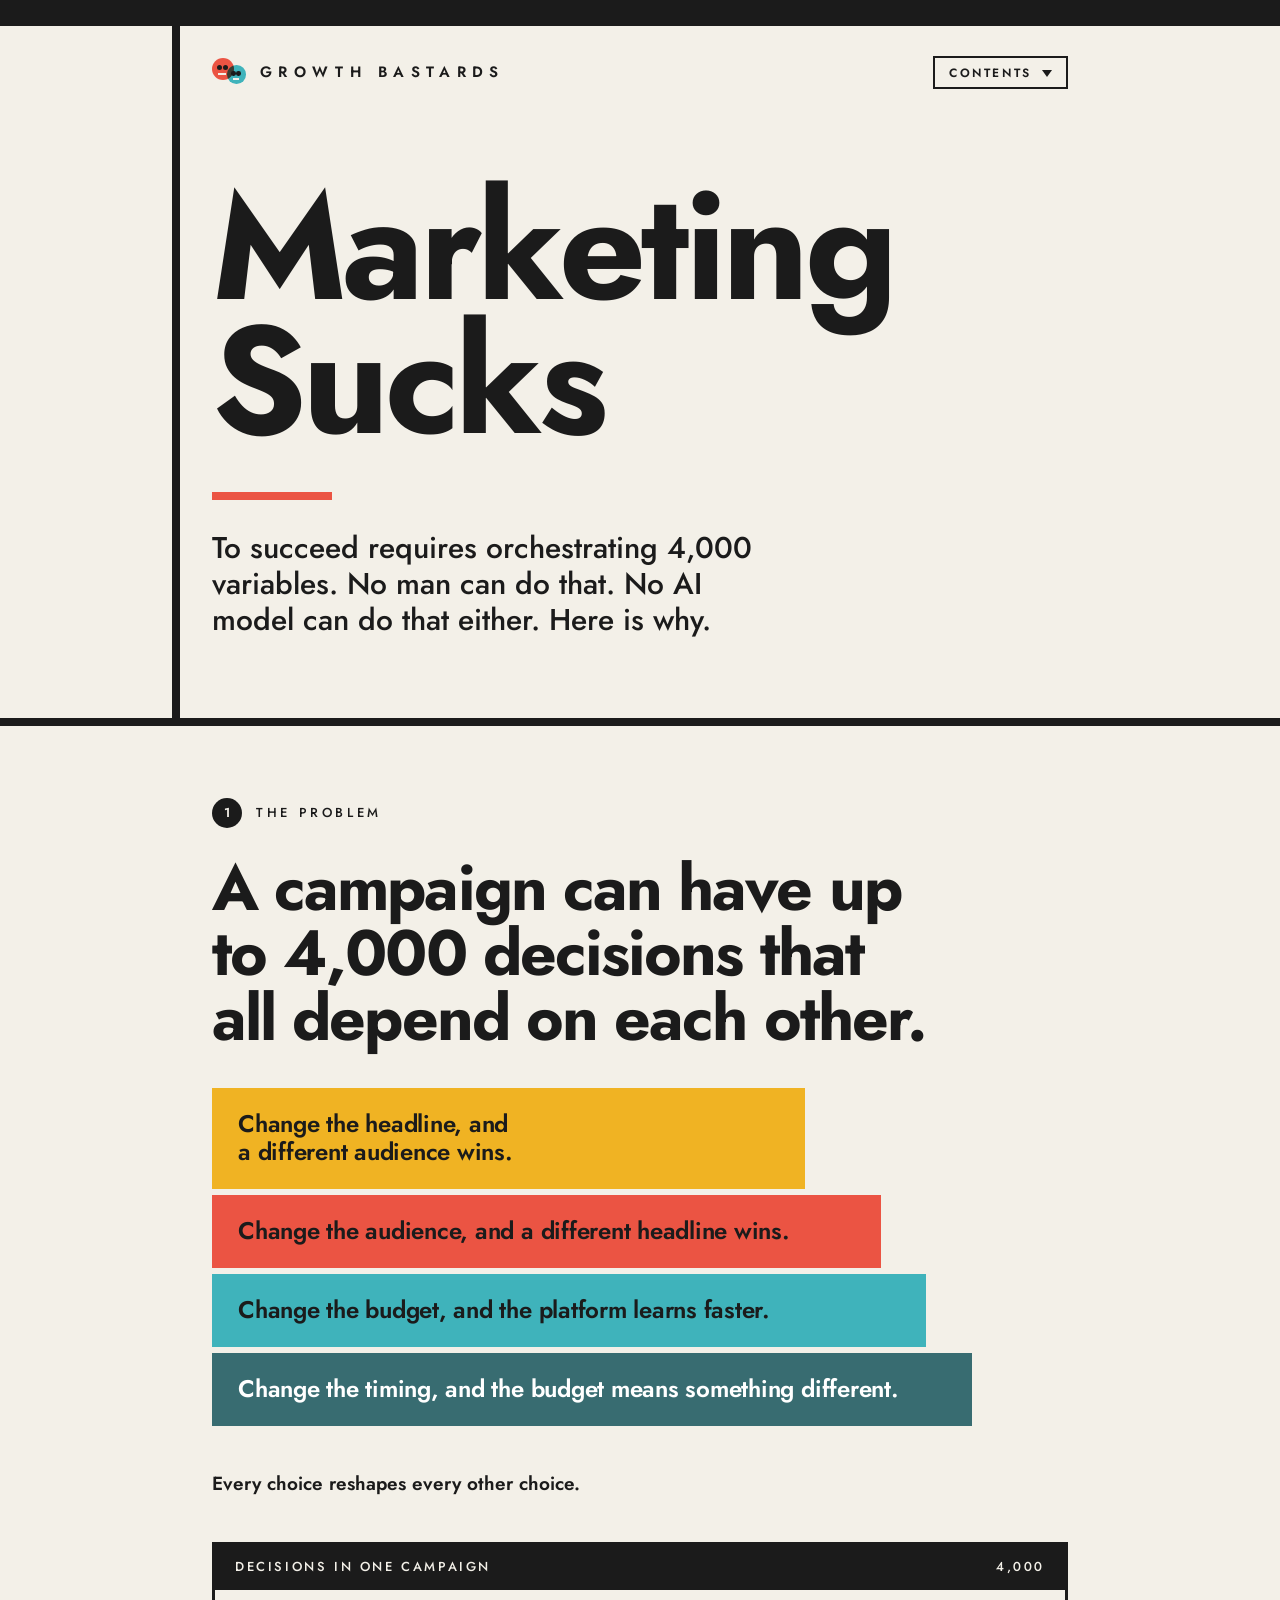
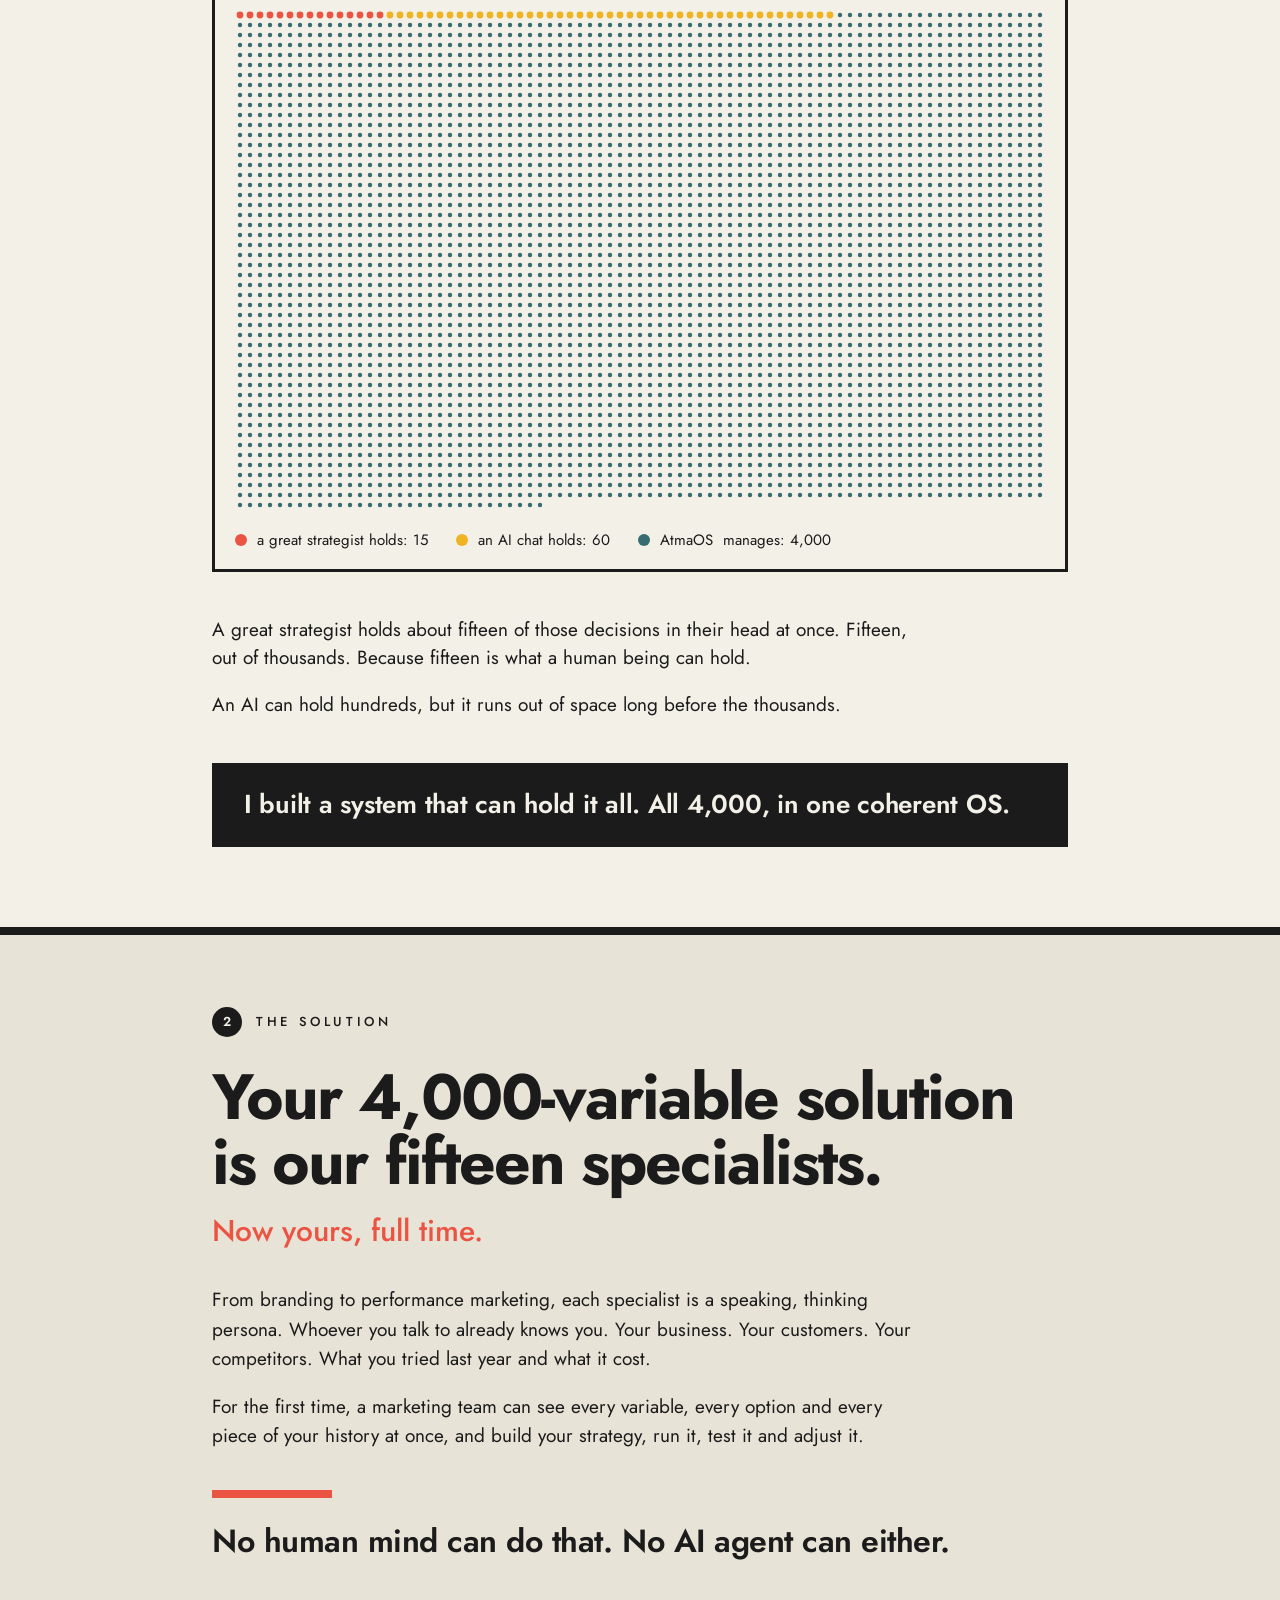
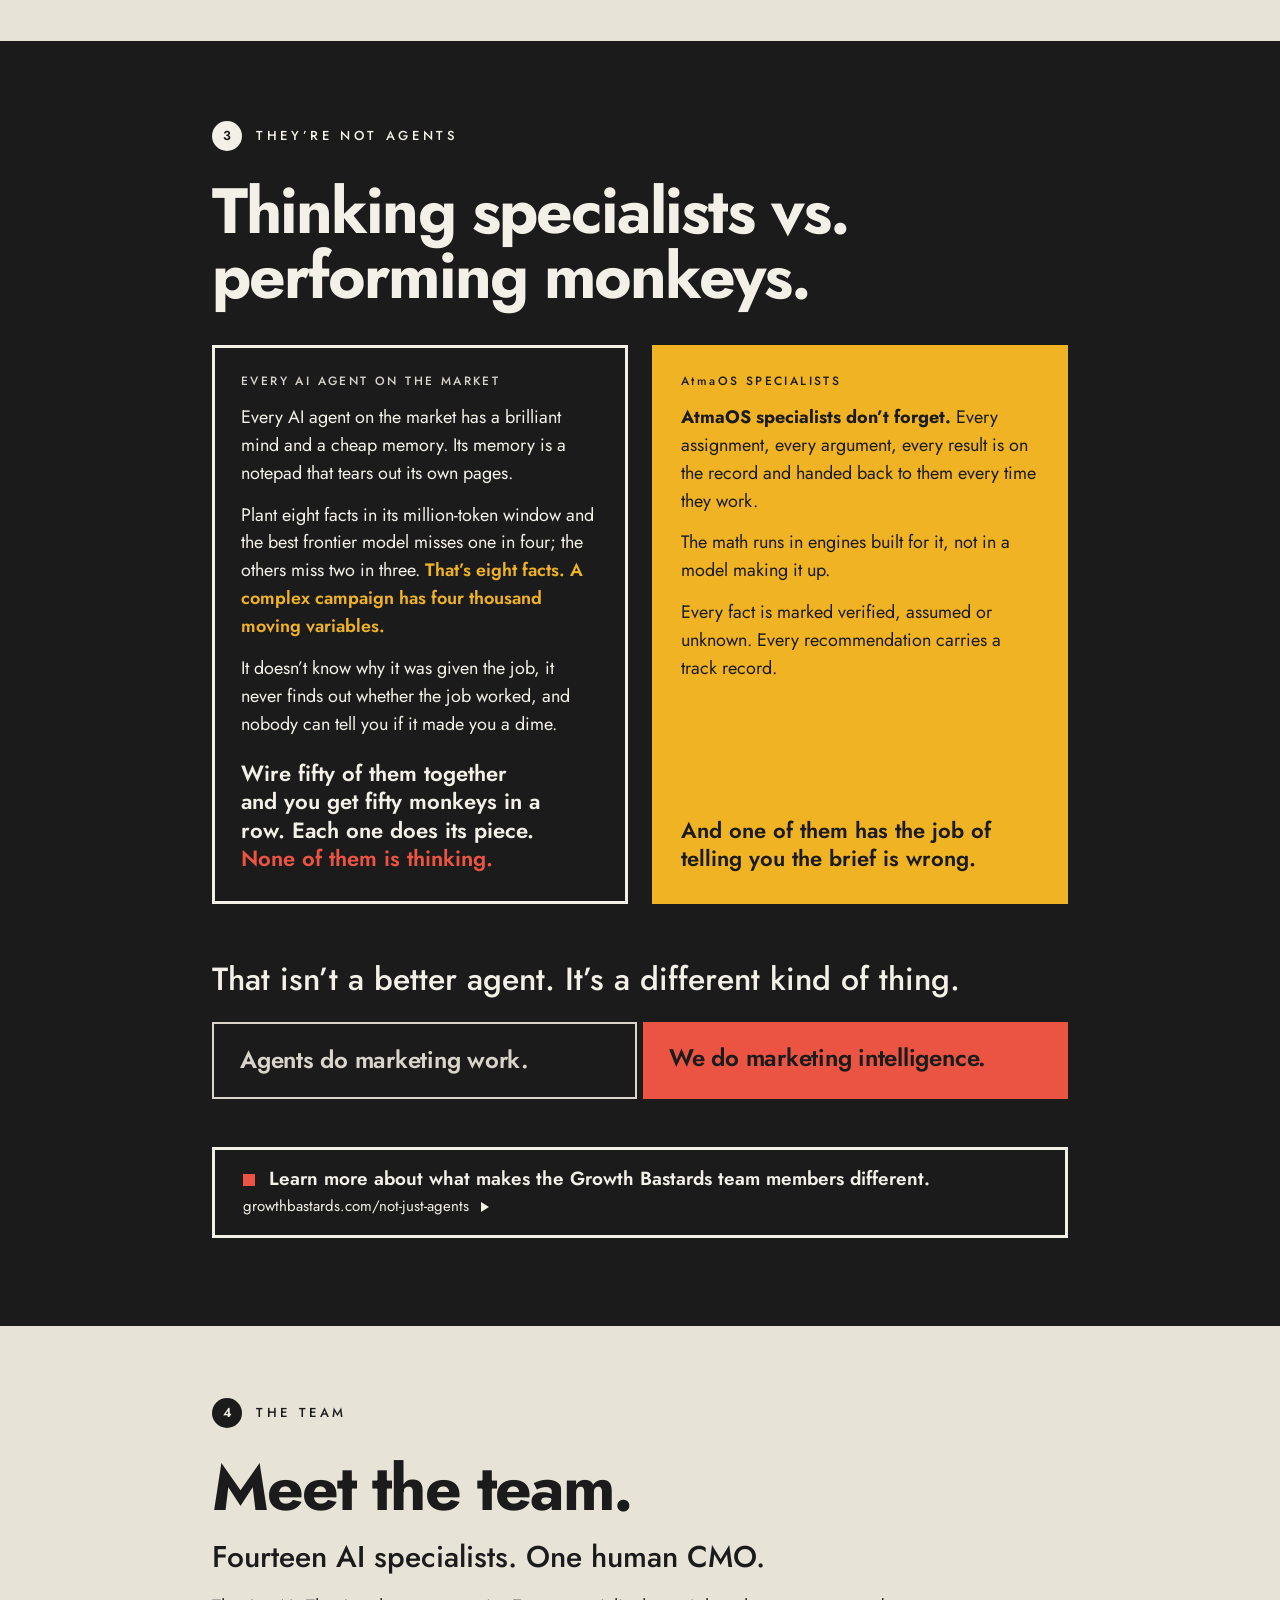
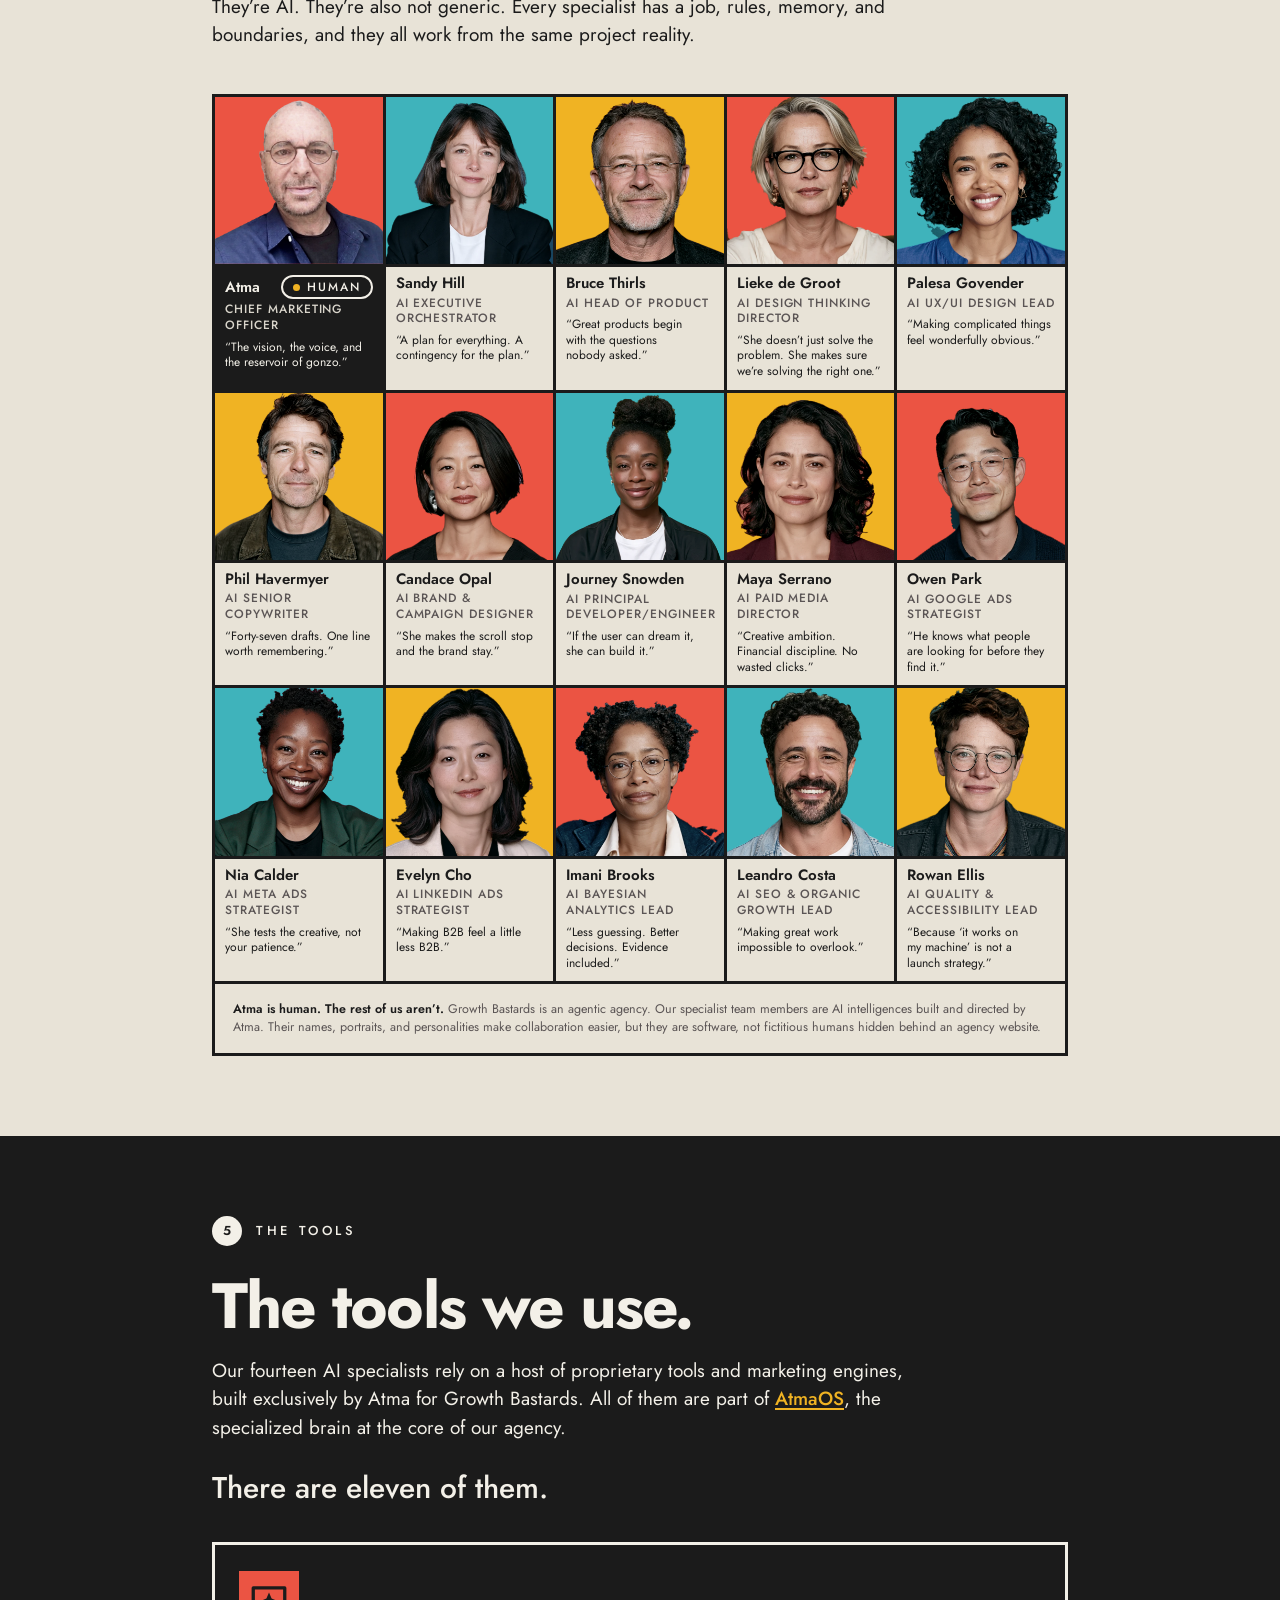
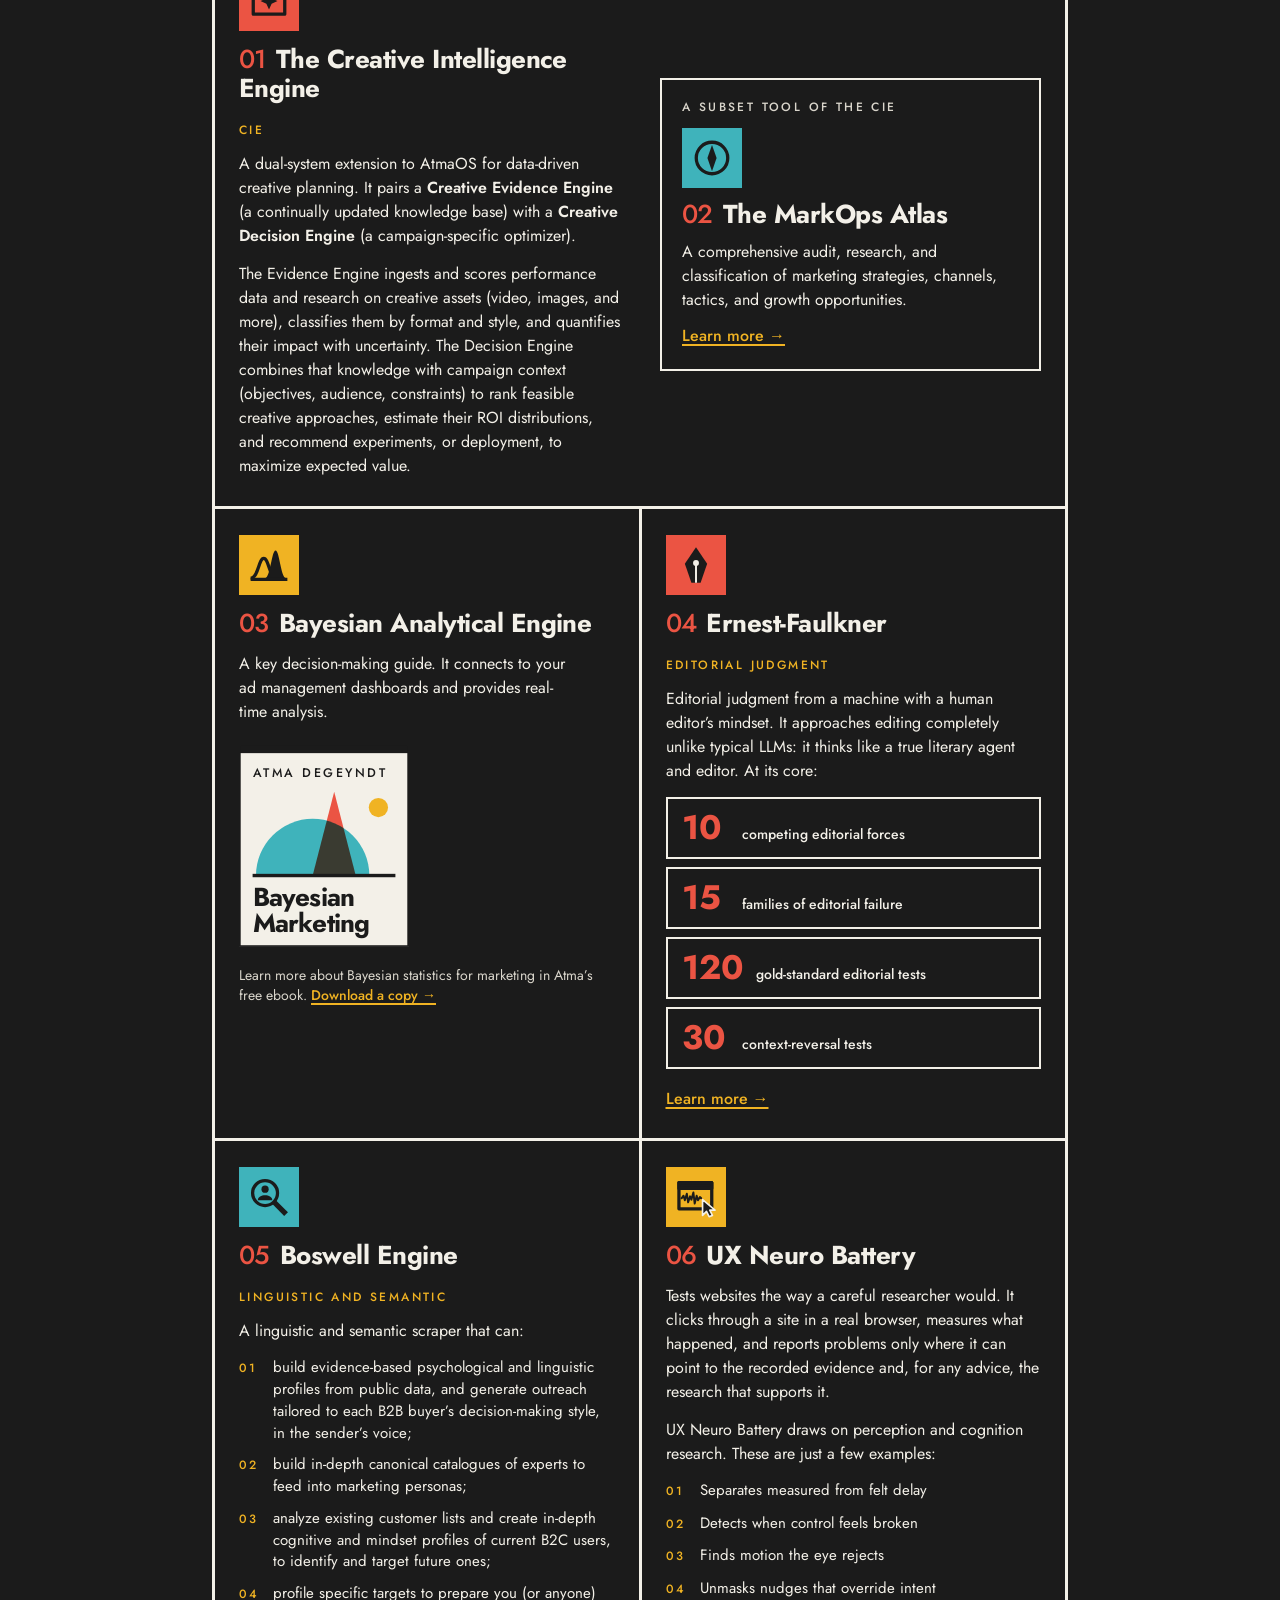
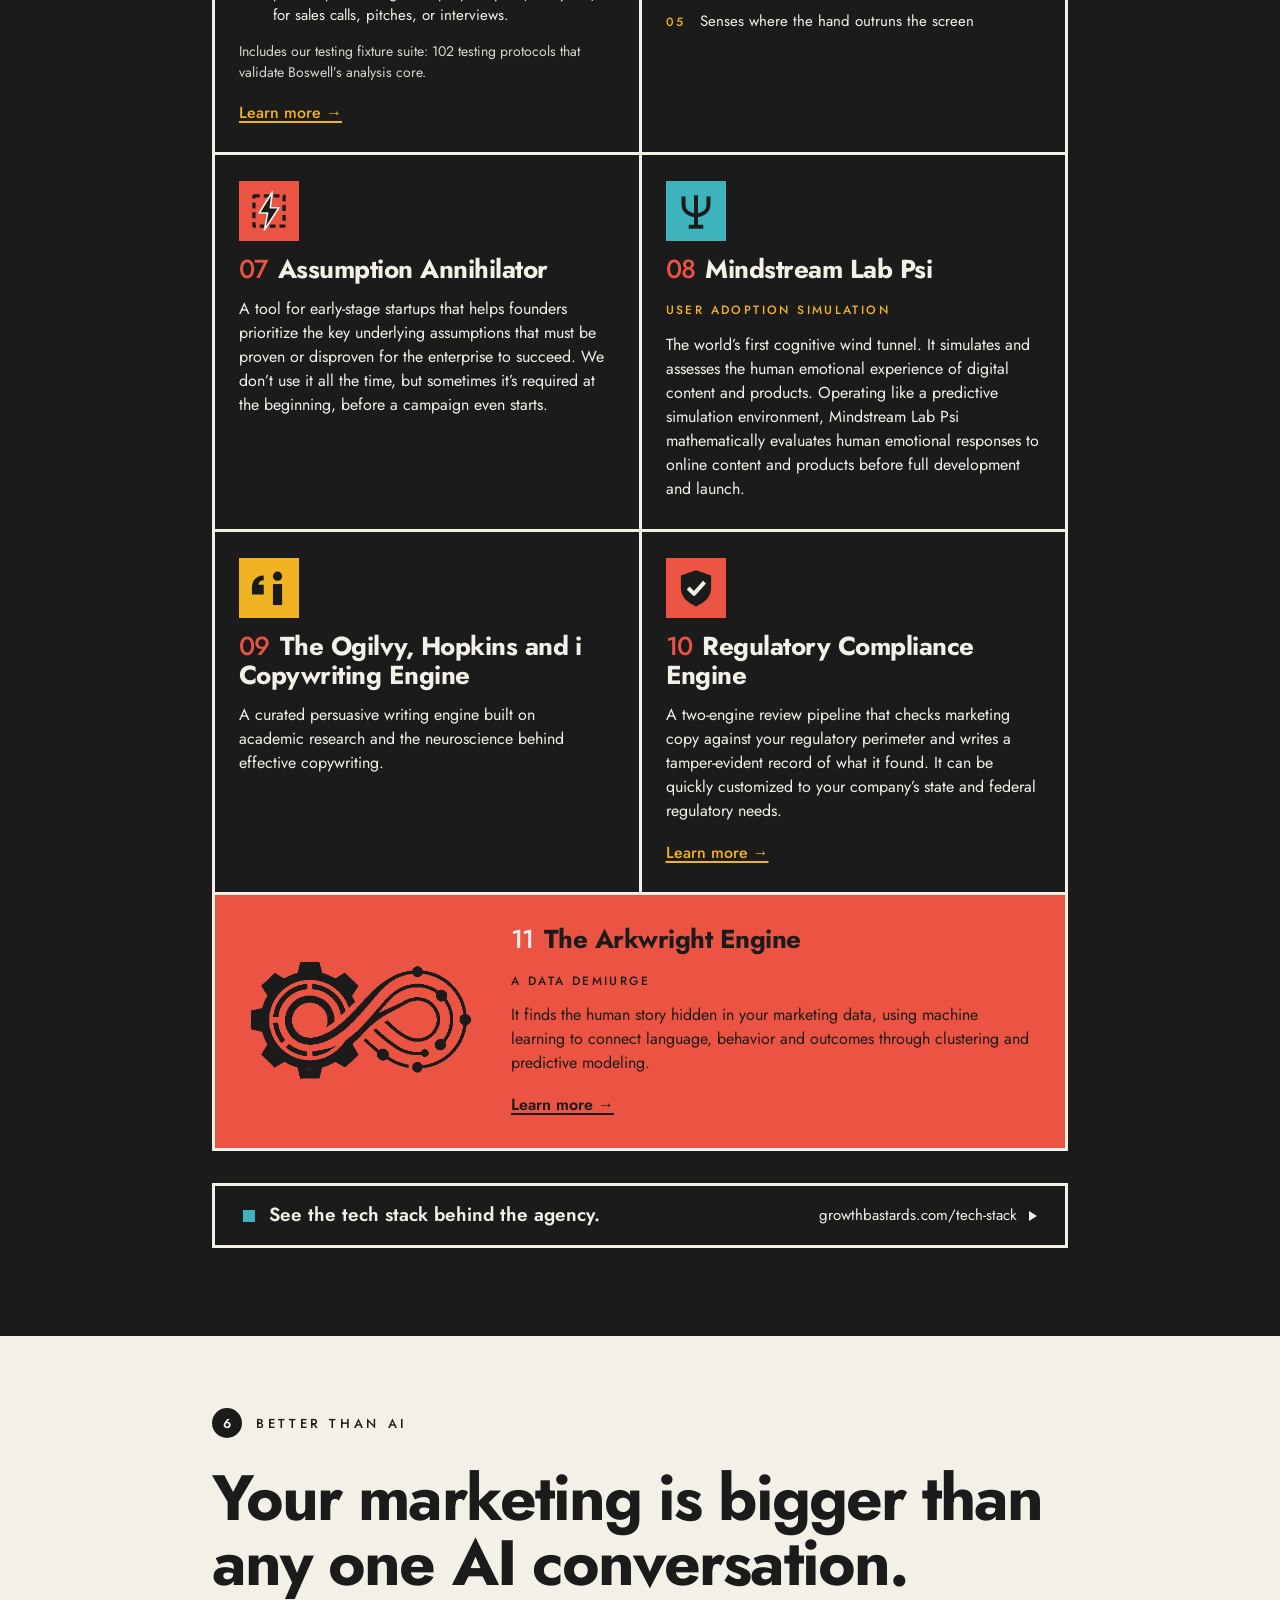
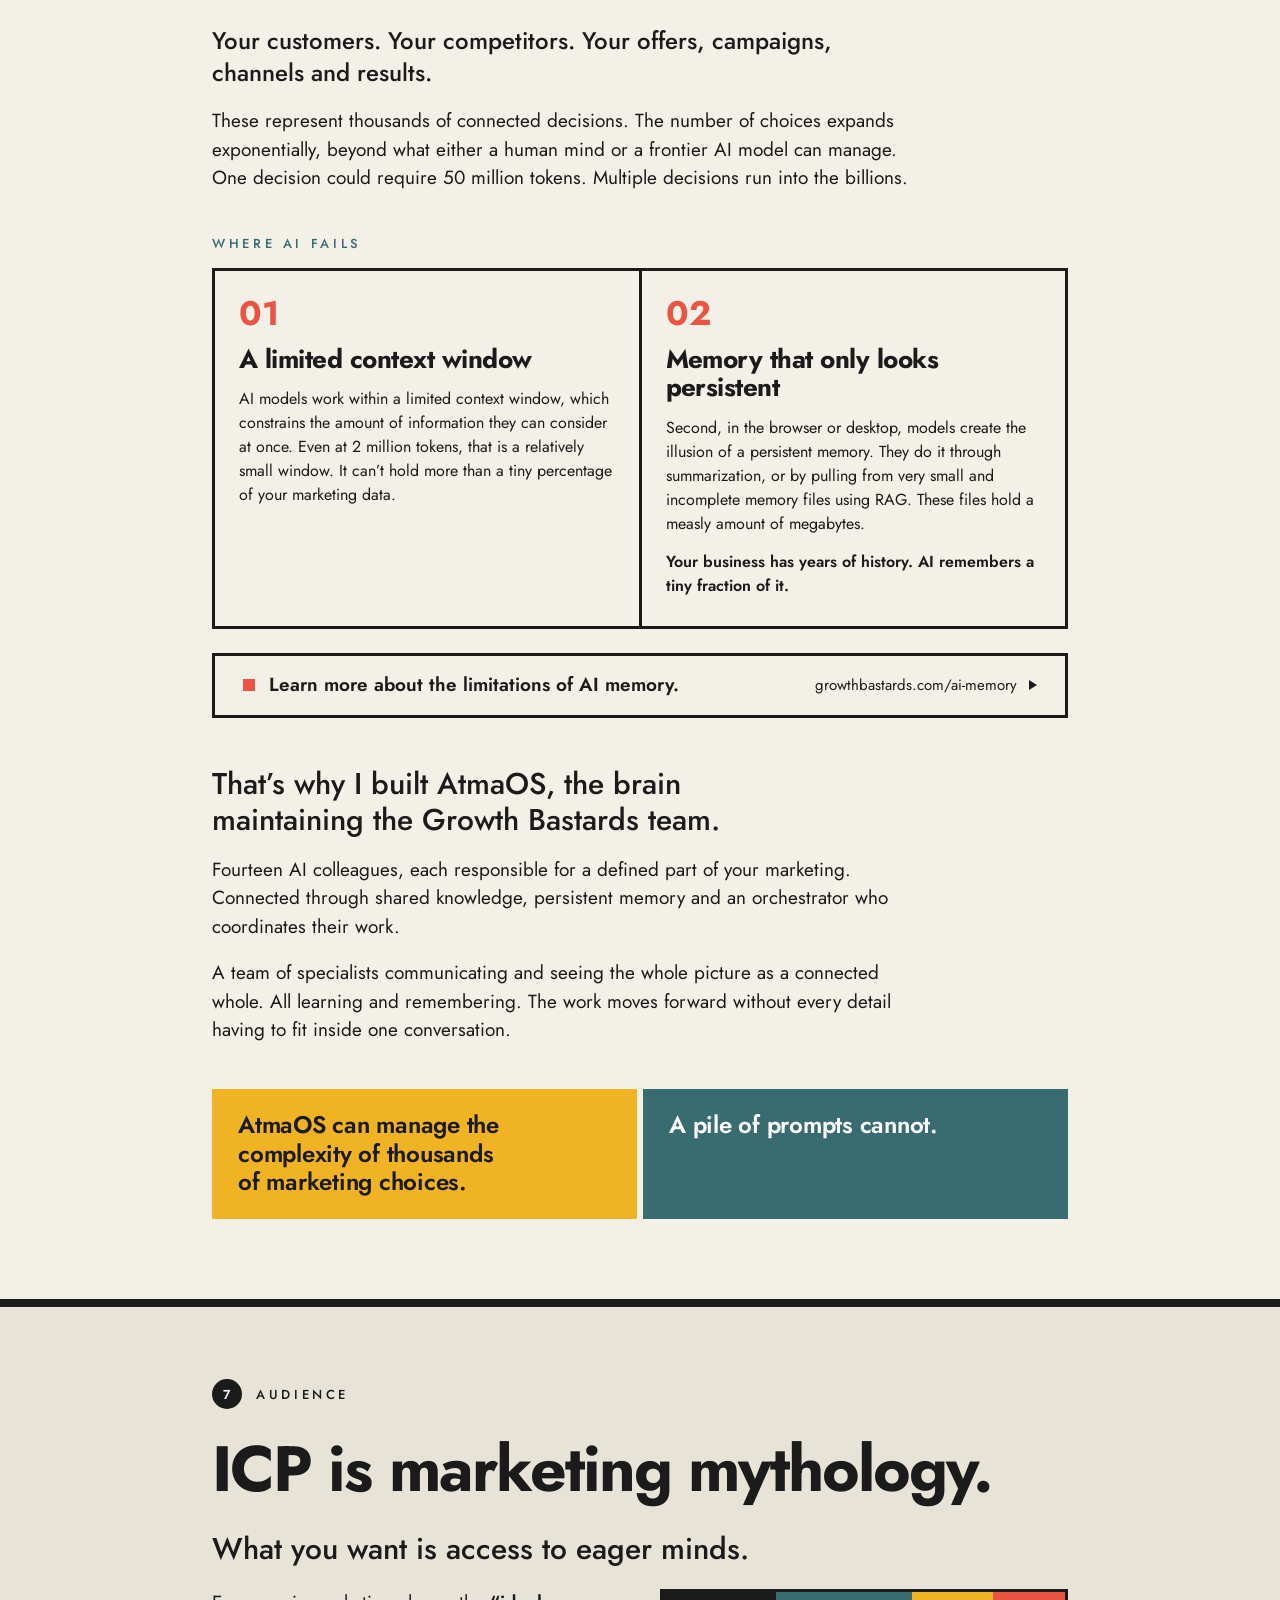
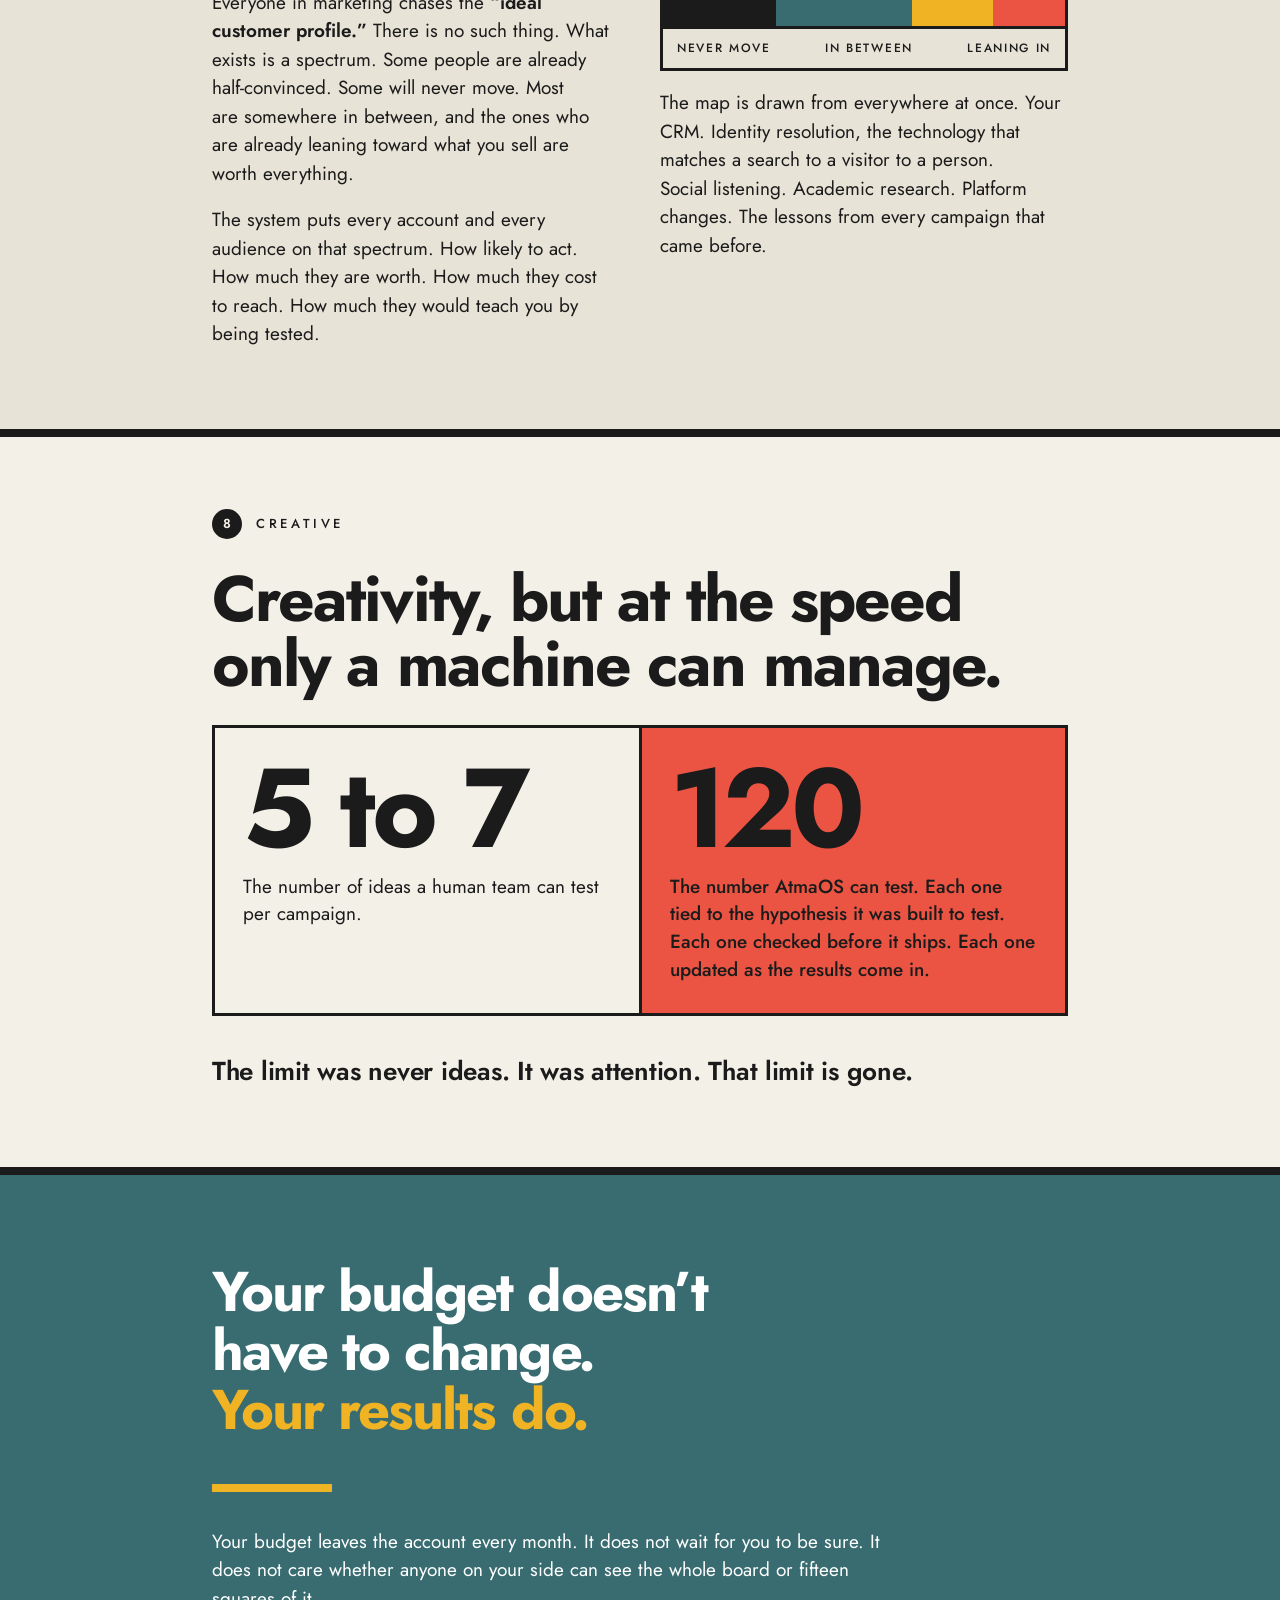
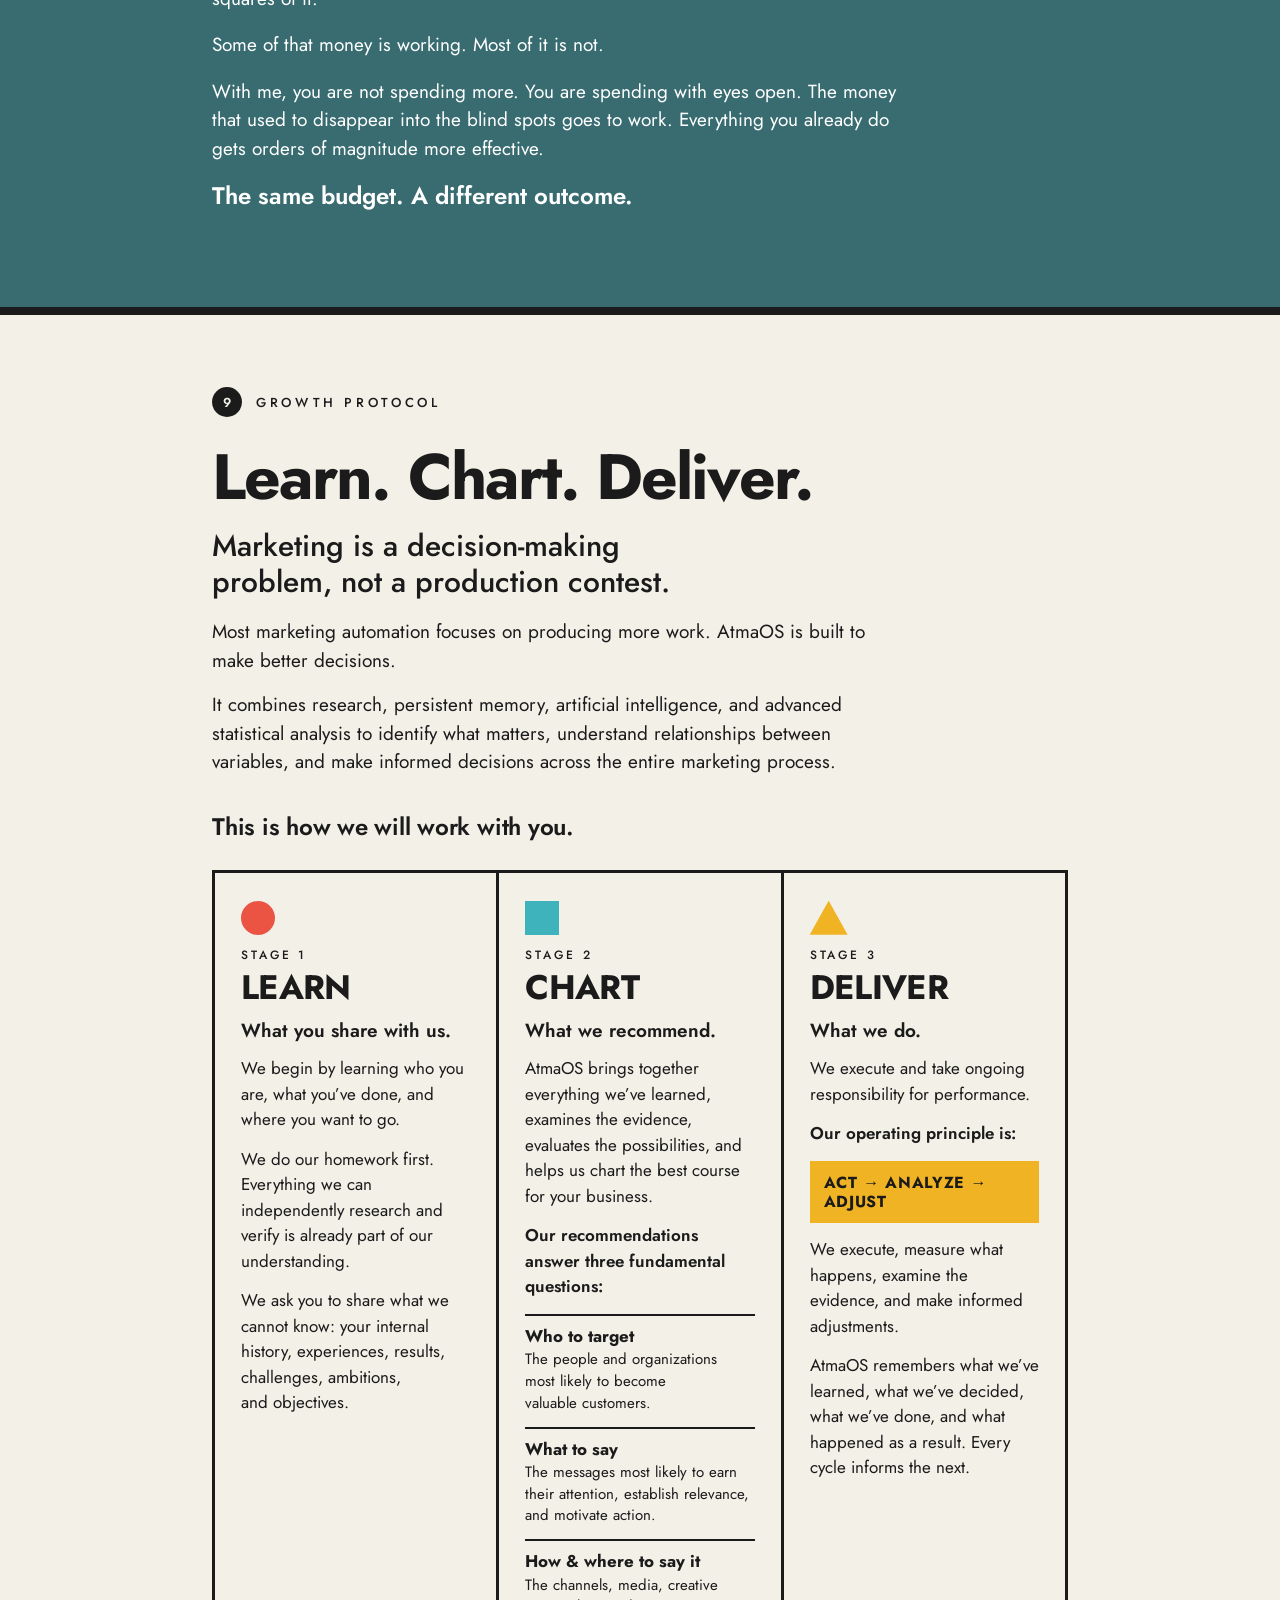
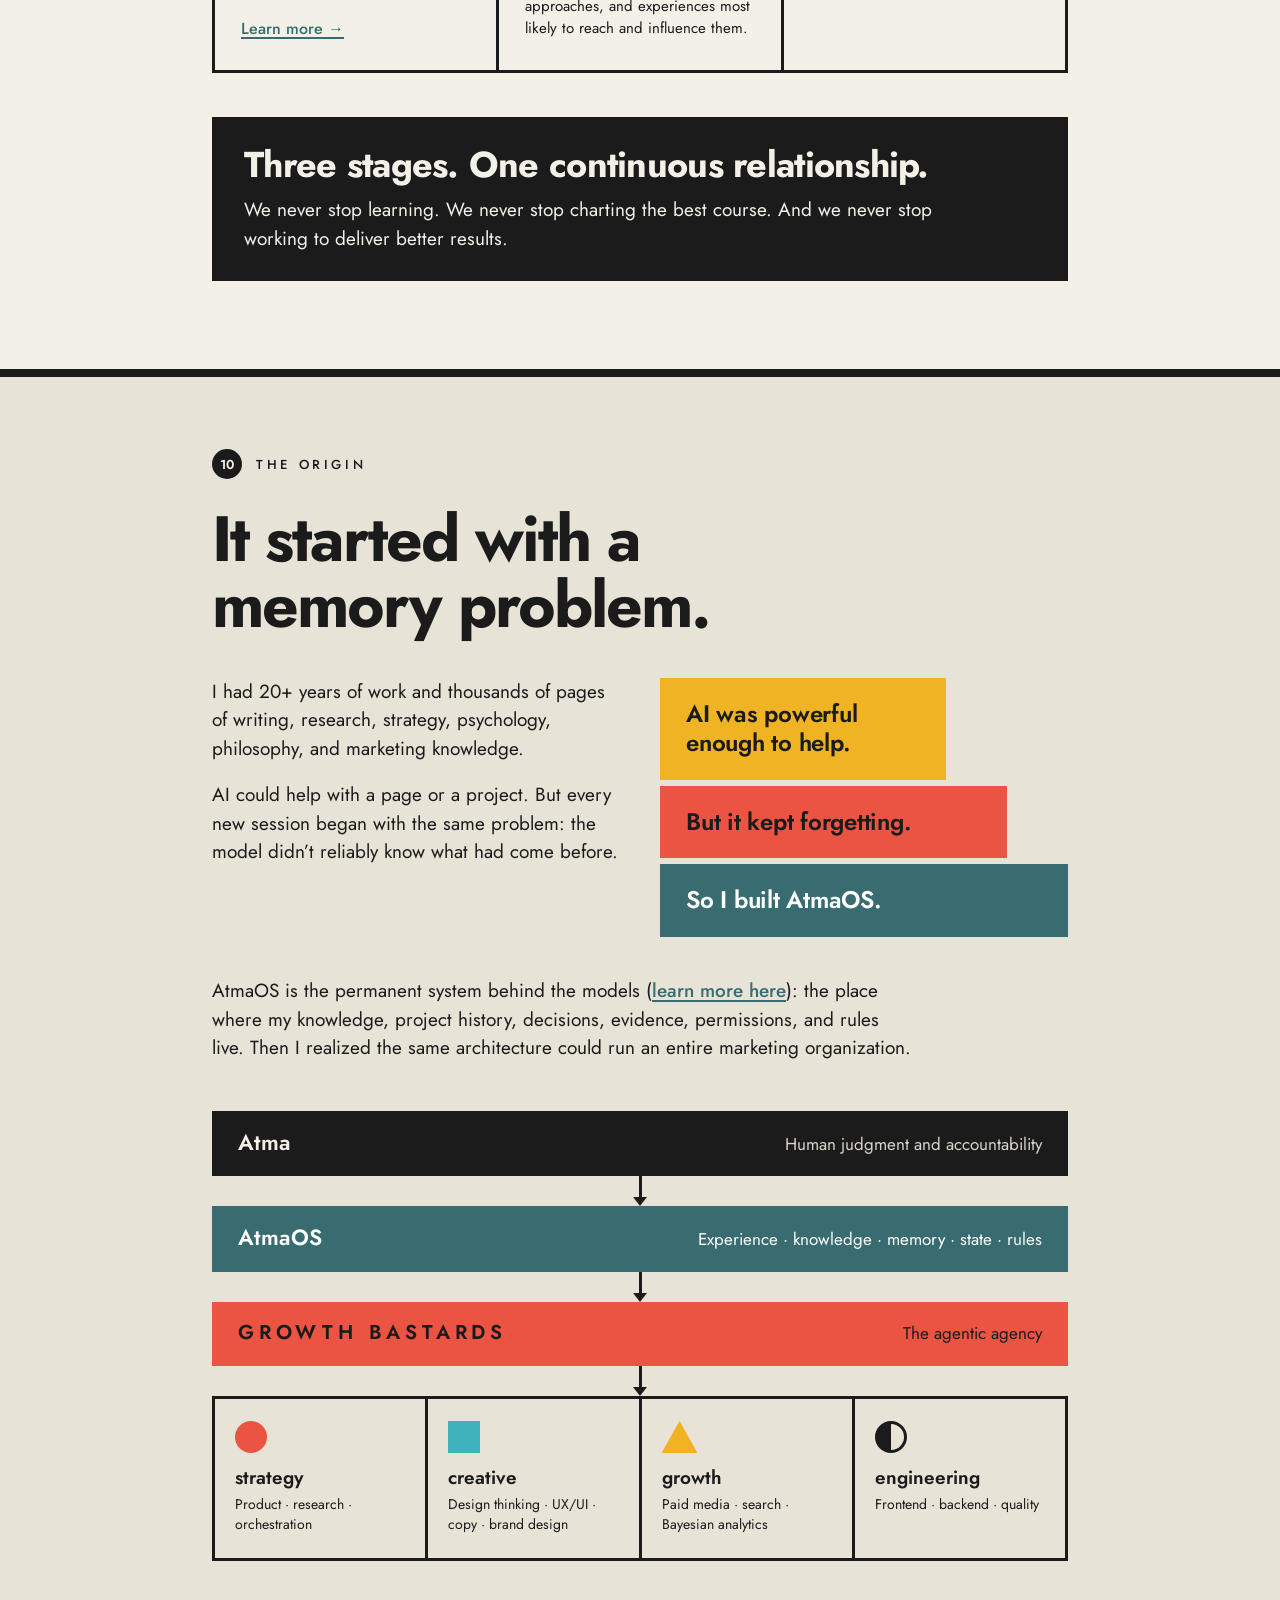
==== commit 3c7b82f6: "index - Change to the neuro battery mark." ====
--- a/index.html
+++ b/index.html
@@ -346,7 +346,7 @@
 <div style="border-right:3px solid #F3F0E8;border-bottom:3px solid #F3F0E8;padding:26px 24px 28px;display:flex;flex-direction:column;gap:14px;box-sizing:border-box"><div style="width:60px;height:60px;background:#F0B323;display:flex;align-items:center;justify-content:center;flex:none"><img src="assets/marks/03-bayesian.svg" width="42" height="42" alt="Engine mark: belief before, sharper belief after" style="display:block;width:42px;height:42px"></div><div style="font:700 clamp(22px,2.4vw,26px)/1.1 Jost, sans-serif;letter-spacing:-0.02em"><span style="color:#EB5443;font-weight:500;margin-right:10px">03</span>Bayesian Analytical Engine</div><p style="margin:0;font:400 16px/1.5 Jost, sans-serif;text-wrap:pretty;">A key decision-making guide. It connects to your ad management dashboards and provides real-time analysis.</p><div style="margin-top:6px;display:flex;flex-direction:column;gap:12px;align-items:flex-start"><a href="bayesian-marketing-ebook.pdf" target="_blank" rel="noopener" aria-label="Download the Bayesian Marketing ebook (PDF)" style="display:block;position:relative;width:170px;line-height:0"><svg viewBox="0 0 300 358" width="170" height="203" role="img" aria-label="Cover of Bayesian Marketing by Atma Degeyndt" style="display:block;width:100%;height:auto;font-family:Jost,Futura,sans-serif"><rect x="0" y="0" width="300" height="358" fill="#F3F0E8"/><rect x="0" y="0" width="300" height="16" fill="#1B1B1B"/><text x="24" y="58" font-size="22" font-weight="500" letter-spacing="4.4" fill="#1B1B1B">ATMA DEGEYNDT</text><g style="isolation:isolate"><path d="M30 232 A100 100 0 0 1 230 232 Z" fill="#3FB3BB"/><polygon points="168,84 206,232 130,232" fill="#EB5443" style="mix-blend-mode:multiply"/><circle cx="246" cy="112" r="17" fill="#F0B323"/></g><rect x="24" y="229" width="252" height="6" fill="#1B1B1B"/><text x="24" y="286" font-size="46" font-weight="700" letter-spacing="-1.4" fill="#1B1B1B">Bayesian</text><text x="24" y="332" font-size="46" font-weight="700" letter-spacing="-1.4" fill="#1B1B1B">Marketing</text><rect x="1.5" y="1.5" width="297" height="355" fill="none" stroke="#1B1B1B" stroke-width="3"/></svg></a><p style="margin:6px 0 0;font:400 14px/1.45 Jost, sans-serif;text-wrap:pretty;color:#D9D5CB">Learn more about Bayesian statistics for marketing in Atma’s free ebook. <a href="bayesian-marketing-ebook.pdf" target="_blank" rel="noopener" class="hv1" style="color:#F0B323;font-weight:500">Download a copy →</a></p></div></div>
 <div style="border-right:3px solid #F3F0E8;border-bottom:3px solid #F3F0E8;padding:26px 24px 28px;display:flex;flex-direction:column;gap:14px;box-sizing:border-box"><div style="width:60px;height:60px;background:#EB5443;display:flex;align-items:center;justify-content:center;flex:none"><img src="assets/marks/04-ernest-faulkner.svg" width="42" height="42" alt="Engine mark: an editor's pen nib" style="display:block;width:42px;height:42px"></div><div style="font:700 clamp(22px,2.4vw,26px)/1.1 Jost, sans-serif;letter-spacing:-0.02em"><span style="color:#EB5443;font-weight:500;margin-right:10px">04</span>Ernest-Faulkner</div><div style="margin-top:6px;font:500 12px/1.3 Jost, sans-serif;letter-spacing:0.2em;text-transform:uppercase;color:#F0B323">Editorial judgment</div><p style="margin:0;font:400 16px/1.5 Jost, sans-serif;text-wrap:pretty;">Editorial judgment from a machine with a human editor’s mindset. It approaches editing completely unlike typical LLMs: it thinks like a true literary agent and editor. At its core:</p><div style="display:grid;grid-template-columns:repeat(auto-fit,minmax(min(100%,200px),1fr));gap:8px"><div style="border:2px solid #F3F0E8;padding:12px 14px;display:flex;align-items:baseline;gap:12px"><span style="font:700 34px/1 Jost, sans-serif;color:#EB5443;min-width:2.1ch">10</span><span style="font:500 14px/1.25 Jost, sans-serif">competing editorial forces</span></div><div style="border:2px solid #F3F0E8;padding:12px 14px;display:flex;align-items:baseline;gap:12px"><span style="font:700 34px/1 Jost, sans-serif;color:#EB5443;min-width:2.1ch">15</span><span style="font:500 14px/1.25 Jost, sans-serif">families of editorial failure</span></div><div style="border:2px solid #F3F0E8;padding:12px 14px;display:flex;align-items:baseline;gap:12px"><span style="font:700 34px/1 Jost, sans-serif;color:#EB5443;min-width:2.1ch">120</span><span style="font:500 14px/1.25 Jost, sans-serif">gold-standard editorial tests</span></div><div style="border:2px solid #F3F0E8;padding:12px 14px;display:flex;align-items:baseline;gap:12px"><span style="font:700 34px/1 Jost, sans-serif;color:#EB5443;min-width:2.1ch">30</span><span style="font:500 14px/1.25 Jost, sans-serif">context-reversal tests</span></div></div><div style="margin-top:auto;padding-top:4px"><a href="https://atma.marketing/ernest-faulkner.html" target="_blank" rel="noopener" class="hv1" style="color:#F0B323;font-weight:500">Learn more →</a></div></div>
 <div style="border-right:3px solid #F3F0E8;border-bottom:3px solid #F3F0E8;padding:26px 24px 28px;display:flex;flex-direction:column;gap:14px;box-sizing:border-box"><div style="width:60px;height:60px;background:#3FB3BB;display:flex;align-items:center;justify-content:center;flex:none"><img src="assets/marks/05-boswell.svg" width="42" height="42" alt="Engine mark: one person under a lens" style="display:block;width:42px;height:42px"></div><div style="font:700 clamp(22px,2.4vw,26px)/1.1 Jost, sans-serif;letter-spacing:-0.02em"><span style="color:#EB5443;font-weight:500;margin-right:10px">05</span>Boswell Engine</div><div style="margin-top:6px;font:500 12px/1.3 Jost, sans-serif;letter-spacing:0.2em;text-transform:uppercase;color:#F0B323">Linguistic and semantic</div><p style="margin:0;font:400 16px/1.5 Jost, sans-serif;text-wrap:pretty;">A linguistic and semantic scraper that can:</p><ol style="margin:0;padding:0;list-style:none;display:flex;flex-direction:column;gap:10px"><li style="display:flex;gap:12px;font:400 15px/1.45 Jost, sans-serif;text-wrap:pretty"><span style="font:500 12px/1.9 Jost, sans-serif;letter-spacing:0.2em;color:#F0B323;flex:none;width:22px">01</span><span>build evidence-based psychological and linguistic profiles from public data, and generate outreach tailored to each B2B buyer’s decision-making style, in the sender’s voice;</span></li><li style="display:flex;gap:12px;font:400 15px/1.45 Jost, sans-serif;text-wrap:pretty"><span style="font:500 12px/1.9 Jost, sans-serif;letter-spacing:0.2em;color:#F0B323;flex:none;width:22px">02</span><span>build in-depth canonical catalogues of experts to feed into marketing personas;</span></li><li style="display:flex;gap:12px;font:400 15px/1.45 Jost, sans-serif;text-wrap:pretty"><span style="font:500 12px/1.9 Jost, sans-serif;letter-spacing:0.2em;color:#F0B323;flex:none;width:22px">03</span><span>analyze existing customer lists and create in-depth cognitive and mindset profiles of current B2C users, to identify and target future ones;</span></li><li style="display:flex;gap:12px;font:400 15px/1.45 Jost, sans-serif;text-wrap:pretty"><span style="font:500 12px/1.9 Jost, sans-serif;letter-spacing:0.2em;color:#F0B323;flex:none;width:22px">04</span><span>profile specific targets to prepare you (or anyone) for sales calls, pitches, or interviews.</span></li></ol><p style="margin:0;font:400 16px/1.5 Jost, sans-serif;text-wrap:pretty;color:#D9D5CB;font-size:14px">Includes our testing fixture suite: 102 testing protocols that validate Boswell’s analysis core.</p><div style="margin-top:auto;padding-top:4px"><a href="https://boswell.atma.marketing/" target="_blank" rel="noopener" class="hv1" style="color:#F0B323;font-weight:500">Learn more →</a></div></div>
-<div style="border-right:3px solid #F3F0E8;border-bottom:3px solid #F3F0E8;padding:26px 24px 28px;display:flex;flex-direction:column;gap:14px;box-sizing:border-box"><div style="width:60px;height:60px;background:#F0B323;display:flex;align-items:center;justify-content:center;flex:none"><img src="assets/marks/06-dr-ux.svg" width="42" height="42" alt="Engine mark: a browser window with a cross and a cursor" style="display:block;width:42px;height:42px"></div><div style="font:700 clamp(22px,2.4vw,26px)/1.1 Jost, sans-serif;letter-spacing:-0.02em"><span style="color:#EB5443;font-weight:500;margin-right:10px">06</span>Dr. UX</div><p style="margin:0;font:400 16px/1.5 Jost, sans-serif;text-wrap:pretty;">Tests websites the way a careful researcher would. It clicks through a site in a real browser, measures what happened, and reports problems only where it can point to the recorded evidence and, for any advice, the research that supports it.</p><p style="margin:0;font:400 16px/1.5 Jost, sans-serif;text-wrap:pretty;">Dr. UX draws on perception and cognition research. These are just a few examples:</p><ol style="margin:0;padding:0;list-style:none;display:flex;flex-direction:column;gap:10px"><li style="display:flex;gap:12px;font:400 15px/1.45 Jost, sans-serif;text-wrap:pretty"><span style="font:500 12px/1.9 Jost, sans-serif;letter-spacing:0.2em;color:#F0B323;flex:none;width:22px">01</span><span>Separates measured from felt delay</span></li><li style="display:flex;gap:12px;font:400 15px/1.45 Jost, sans-serif;text-wrap:pretty"><span style="font:500 12px/1.9 Jost, sans-serif;letter-spacing:0.2em;color:#F0B323;flex:none;width:22px">02</span><span>Detects when control feels broken</span></li><li style="display:flex;gap:12px;font:400 15px/1.45 Jost, sans-serif;text-wrap:pretty"><span style="font:500 12px/1.9 Jost, sans-serif;letter-spacing:0.2em;color:#F0B323;flex:none;width:22px">03</span><span>Finds motion the eye rejects</span></li><li style="display:flex;gap:12px;font:400 15px/1.45 Jost, sans-serif;text-wrap:pretty"><span style="font:500 12px/1.9 Jost, sans-serif;letter-spacing:0.2em;color:#F0B323;flex:none;width:22px">04</span><span>Unmasks nudges that override intent</span></li><li style="display:flex;gap:12px;font:400 15px/1.45 Jost, sans-serif;text-wrap:pretty"><span style="font:500 12px/1.9 Jost, sans-serif;letter-spacing:0.2em;color:#F0B323;flex:none;width:22px">05</span><span>Senses where the hand outruns the screen</span></li></ol></div>
+<div style="border-right:3px solid #F3F0E8;border-bottom:3px solid #F3F0E8;padding:26px 24px 28px;display:flex;flex-direction:column;gap:14px;box-sizing:border-box"><div style="width:60px;height:60px;background:#F0B323;display:flex;align-items:center;justify-content:center;flex:none"><img src="assets/marks/06-ux_neuro_battery.svg" width="42" height="42" alt="Engine mark: an EEG trace in a browser window, with a cursor" style="display:block;width:42px;height:42px"></div><div style="font:700 clamp(22px,2.4vw,26px)/1.1 Jost, sans-serif;letter-spacing:-0.02em"><span style="color:#EB5443;font-weight:500;margin-right:10px">06</span>UX Neuro Battery</div><p style="margin:0;font:400 16px/1.5 Jost, sans-serif;text-wrap:pretty;">Tests websites the way a careful researcher would. It clicks through a site in a real browser, measures what happened, and reports problems only where it can point to the recorded evidence and, for any advice, the research that supports it.</p><p style="margin:0;font:400 16px/1.5 Jost, sans-serif;text-wrap:pretty;">UX Neuro Battery draws on perception and cognition research. These are just a few examples:</p><ol style="margin:0;padding:0;list-style:none;display:flex;flex-direction:column;gap:10px"><li style="display:flex;gap:12px;font:400 15px/1.45 Jost, sans-serif;text-wrap:pretty"><span style="font:500 12px/1.9 Jost, sans-serif;letter-spacing:0.2em;color:#F0B323;flex:none;width:22px">01</span><span>Separates measured from felt delay</span></li><li style="display:flex;gap:12px;font:400 15px/1.45 Jost, sans-serif;text-wrap:pretty"><span style="font:500 12px/1.9 Jost, sans-serif;letter-spacing:0.2em;color:#F0B323;flex:none;width:22px">02</span><span>Detects when control feels broken</span></li><li style="display:flex;gap:12px;font:400 15px/1.45 Jost, sans-serif;text-wrap:pretty"><span style="font:500 12px/1.9 Jost, sans-serif;letter-spacing:0.2em;color:#F0B323;flex:none;width:22px">03</span><span>Finds motion the eye rejects</span></li><li style="display:flex;gap:12px;font:400 15px/1.45 Jost, sans-serif;text-wrap:pretty"><span style="font:500 12px/1.9 Jost, sans-serif;letter-spacing:0.2em;color:#F0B323;flex:none;width:22px">04</span><span>Unmasks nudges that override intent</span></li><li style="display:flex;gap:12px;font:400 15px/1.45 Jost, sans-serif;text-wrap:pretty"><span style="font:500 12px/1.9 Jost, sans-serif;letter-spacing:0.2em;color:#F0B323;flex:none;width:22px">05</span><span>Senses where the hand outruns the screen</span></li></ol></div>
 <div style="border-right:3px solid #F3F0E8;border-bottom:3px solid #F3F0E8;padding:26px 24px 28px;display:flex;flex-direction:column;gap:14px;box-sizing:border-box"><div style="width:60px;height:60px;background:#EB5443;display:flex;align-items:center;justify-content:center;flex:none"><img src="assets/marks/07-assumption-annihilator.svg" width="42" height="42" alt="Engine mark: a bolt through a dashed square" style="display:block;width:42px;height:42px"></div><div style="font:700 clamp(22px,2.4vw,26px)/1.1 Jost, sans-serif;letter-spacing:-0.02em"><span style="color:#EB5443;font-weight:500;margin-right:10px">07</span>Assumption Annihilator</div><p style="margin:0;font:400 16px/1.5 Jost, sans-serif;text-wrap:pretty;">A tool for early-stage startups that helps founders prioritize the key underlying assumptions that must be proven or disproven for the enterprise to succeed. We don’t use it all the time, but sometimes it’s required at the beginning, before a campaign even starts.</p></div>
 <div style="border-right:3px solid #F3F0E8;border-bottom:3px solid #F3F0E8;padding:26px 24px 28px;display:flex;flex-direction:column;gap:14px;box-sizing:border-box"><div style="width:60px;height:60px;background:#3FB3BB;display:flex;align-items:center;justify-content:center;flex:none"><img src="assets/marks/08-mindstream-lab-psi.svg" width="42" height="42" alt="Engine mark: the letter psi" style="display:block;width:42px;height:42px"></div><div style="font:700 clamp(22px,2.4vw,26px)/1.1 Jost, sans-serif;letter-spacing:-0.02em"><span style="color:#EB5443;font-weight:500;margin-right:10px">08</span>Mindstream Lab Psi</div><div style="margin-top:6px;font:500 12px/1.3 Jost, sans-serif;letter-spacing:0.2em;text-transform:uppercase;color:#F0B323">User adoption simulation</div><p style="margin:0;font:400 16px/1.5 Jost, sans-serif;text-wrap:pretty">The world’s first cognitive wind tunnel. It simulates and assesses the human emotional experience of digital content and products. Operating like a predictive simulation environment, Mindstream Lab Psi mathematically evaluates human emotional responses to online content and products before full development and launch.</p></div>
 <div style="border-right:3px solid #F3F0E8;border-bottom:3px solid #F3F0E8;padding:26px 24px 28px;display:flex;flex-direction:column;gap:14px;box-sizing:border-box"><div style="width:60px;height:60px;background:#F0B323;display:flex;align-items:center;justify-content:center;flex:none"><img src="assets/marks/09-ogilvy-hopkins-and-i.svg" width="42" height="42" alt="Engine mark: a lowercase i beside an opening quote" style="display:block;width:42px;height:42px"></div><div style="font:700 clamp(22px,2.4vw,26px)/1.1 Jost, sans-serif;letter-spacing:-0.02em"><span style="color:#EB5443;font-weight:500;margin-right:10px">09</span>The Ogilvy, Hopkins and i Copywriting Engine</div><p style="margin:0;font:400 16px/1.5 Jost, sans-serif;text-wrap:pretty">A curated persuasive writing engine built on academic research and the neuroscience behind effective copywriting.</p></div>
@@ -415,7 +415,7 @@
 </div>
 </section>
 <section style="border-top:8px solid #1B1B1B"><div style="max-width:1080px;margin:0 auto;padding:72px clamp(20px,10.4vw,112px) 80px;box-sizing:border-box"><div style="display:flex;align-items:center;gap:14px;margin-bottom:28px"><span style="width:30px;height:30px;border-radius:50%;background:#1B1B1B;color:#F3F0E8;display:flex;align-items:center;justify-content:center;font:600 13px/1 Jost,sans-serif;flex:none">11</span><span style="font:500 13px/1 Jost,sans-serif;letter-spacing:0.28em;text-transform:uppercase">the system</span></div><h2 style="margin:0 0 28px;font:700 clamp(38px,5.93vw,64px)/1.02 Jost,sans-serif;letter-spacing:-0.03em;text-wrap:balance">I built the inevitable.</h2><div style="display:grid;grid-template-columns:repeat(auto-fit,minmax(min(100%,320px),1fr));gap:40px;align-items:start"><div style="display:flex;flex-direction:column;gap:18px"><p style="margin:0;max-width:700px;font:400 19px/1.5 Jost,sans-serif;text-wrap:pretty;">Some parts of this system already exist somewhere. Models. Rules. Statistics. Data pipelines. Live signal. What did not exist was a way to put all of it together into one system that could hold a 4,000-variable problem at once. That combination is the breakthrough.</p><p style="margin:0;max-width:700px;font:400 19px/1.5 Jost,sans-serif;text-wrap:pretty;">My name is Atma, I’m a marketer who codes, and I built an OS that extends my 20+ years of marketing expertise into fourteen specialized experts. They cover strategy, content, ad management, analytics… every role that successful marketing requires.</p></div><div style="display:flex;flex-direction:column;gap:18px"><p style="margin:0;max-width:700px;font:400 19px/1.5 Jost,sans-serif;text-wrap:pretty;">Take Sandy Hill, my strategy expert agent. When most people need an AI strategist, they write a prompt. “You are an expert media strategist…” The model produces something that has the shape of a strategist, but none of the substance.</p><div style="width:100%;box-sizing:border-box;background:#EB5443;color:#1B1B1B;padding:22px 26px;font:600 24px/1.2 Jost,sans-serif;letter-spacing:-0.01em;text-wrap:balance">An AI chat is a thoughtful regurgitation, not a thinking person.</div></div></div></div></section>
-<section style="border-top:8px solid #1B1B1B;background:#E8E3D7;"><div style="max-width:1080px;margin:0 auto;padding:72px clamp(20px,10.4vw,112px) 80px;box-sizing:border-box"><div style="display:flex;align-items:center;gap:14px;margin-bottom:28px"><span style="width:30px;height:30px;border-radius:50%;background:#1B1B1B;color:#F3F0E8;display:flex;align-items:center;justify-content:center;font:600 13px/1 Jost,sans-serif;flex:none">12</span><span style="font:500 13px/1 Jost,sans-serif;letter-spacing:0.28em;text-transform:uppercase">how it is built</span></div><h2 style="margin:0 0 28px;font:700 clamp(38px,5.93vw,64px)/1.02 Jost,sans-serif;letter-spacing:-0.03em;text-wrap:balance">Building my autonomous experts took years.</h2><div style="display:grid;border-top:3px solid #1B1B1B;border-left:3px solid #1B1B1B;margin-top:40px"><div style="border-right:3px solid #1B1B1B;border-bottom:3px solid #1B1B1B;padding:22px clamp(16px,3vw,28px);display:flex;gap:18px 24px;align-items:baseline;flex-wrap:wrap"><span style="display:flex;align-items:center;gap:12px;min-width:120px"><span style="display:inline-flex;margin-right:2px"><span style="width:14px;height:14px;border-radius:50%;background:#EB5443;flex:none"></span></span><span style="font:600 20px/1 Jost,sans-serif;letter-spacing:0.12em;text-transform:uppercase">First</span></span><span style="flex:1;min-width:min(100%,260px);font:400 19px/1.5 Jost,sans-serif;text-wrap:pretty">20+ years of my own work. Hundreds of campaigns. Hundreds of thousands in ad spend. Millions generated. Every success or failure kept on file.</span></div><div style="border-right:3px solid #1B1B1B;border-bottom:3px solid #1B1B1B;padding:22px clamp(16px,3vw,28px);display:flex;gap:18px 24px;align-items:baseline;flex-wrap:wrap"><span style="display:flex;align-items:center;gap:12px;min-width:120px"><span style="display:inline-flex;margin-right:2px"><span style="width:14px;height:14px;background:#3FB3BB;flex:none"></span></span><span style="font:600 20px/1 Jost,sans-serif;letter-spacing:0.12em;text-transform:uppercase">Second</span></span><span style="flex:1;min-width:min(100%,260px);font:400 19px/1.5 Jost,sans-serif;text-wrap:pretty">I hand curated the best thinking in the field. Pulled directly from experts I respect, not from outdated AI search slop.</span></div><div style="border-right:3px solid #1B1B1B;border-bottom:3px solid #1B1B1B;padding:22px clamp(16px,3vw,28px);display:flex;gap:18px 24px;align-items:baseline;flex-wrap:wrap"><span style="display:flex;align-items:center;gap:12px;min-width:120px"><span style="display:inline-flex;margin-right:2px"><span style="width:16px;height:14px;background:#F0B323;clip-path:polygon(50% 0,100% 100%,0 100%);flex:none"></span></span><span style="font:600 20px/1 Jost,sans-serif;letter-spacing:0.12em;text-transform:uppercase">Third</span></span><span style="flex:1;min-width:min(100%,260px);font:400 19px/1.5 Jost,sans-serif;text-wrap:pretty">The science. Every position calibrated against what has been proven academically and scientifically.</span></div><div style="border-right:3px solid #1B1B1B;border-bottom:3px solid #1B1B1B;padding:22px clamp(16px,3vw,28px);display:flex;gap:18px 24px;align-items:baseline;flex-wrap:wrap"><span style="display:flex;align-items:center;gap:12px;min-width:120px"><span style="display:inline-flex;margin-right:2px"><span style="width:14px;height:14px;border-radius:50%;background:#EB5443;flex:none"></span></span><span style="font:600 20px/1 Jost,sans-serif;letter-spacing:0.12em;text-transform:uppercase">Fourth</span></span><span style="flex:1;min-width:min(100%,260px);font:400 19px/1.5 Jost,sans-serif;text-wrap:pretty">Live signal. What marketers are saying this week. What’s changed. What they have learned. None of which is in any AI model's training data, because it is happening right now.</span></div><div style="border-right:3px solid #1B1B1B;border-bottom:3px solid #1B1B1B;padding:22px clamp(16px,3vw,28px);display:flex;gap:18px 24px;align-items:baseline;flex-wrap:wrap"><span style="display:flex;align-items:center;gap:12px;min-width:120px"><span style="display:inline-flex;margin-right:2px"><span style="width:14px;height:14px;background:#3FB3BB;flex:none"></span></span><span style="font:600 20px/1 Jost,sans-serif;letter-spacing:0.12em;text-transform:uppercase">Fifth</span></span><span style="flex:1;min-width:min(100%,260px);font:400 19px/1.5 Jost,sans-serif;text-wrap:pretty">The part nobody else has built. Proprietary tools that are not part of any frontier model and could not be.</span></div></div><div style="margin-top:56px"><p style="margin:0 0 22px;max-width:700px;font:500 clamp(22px,2.78vw,30px)/1.2 Jost,sans-serif;text-wrap:balance">The team of fifteen uses eleven proprietary engines no frontier model has. <a href="#tools" class="hv1" style="font-size:0.7em;font-weight:500;white-space:nowrap">Full descriptions here →</a></p><div role="group" aria-label="The eleven proprietary engines, scrolling" style="margin-top:32px;border:3px solid #1B1B1B;background:#1B1B1B;color:#F3F0E8"><div style="display:flex;justify-content:space-between;gap:12px;padding:12px clamp(14px,3vw,26px);border-bottom:3px solid #F3F0E8;font:500 12px/1 Jost,sans-serif;letter-spacing:0.2em;text-transform:uppercase"><span>the engines</span><span style="color:#F0B323">11 of 11</span></div><div class="tkw" style="height:320px;overflow:hidden"><ul class="tk" style="list-style:none;margin:0;padding:0"><li style="display:flex;align-items:baseline;gap:16px;height:64px;box-sizing:border-box;padding:0 clamp(14px,3vw,26px);border-bottom:2px solid #5B5555;overflow:hidden;align-items:center"><span style="font:700 clamp(20px,2.4vw,24px)/1 Jost,sans-serif;color:#EB5443;flex:none;width:2.1ch">01</span><span style="font:700 clamp(17px,2.2vw,22px)/1.1 Jost,sans-serif;letter-spacing:-0.02em;white-space:nowrap;flex:none">The Creative Intelligence Engine</span><span style="font:400 clamp(14px,1.8vw,17px)/1.2 Jost,sans-serif;color:#D9D5CB;white-space:nowrap;overflow:hidden;text-overflow:ellipsis;min-width:0">Data-driven creative planning</span></li><li style="display:flex;align-items:baseline;gap:16px;height:64px;box-sizing:border-box;padding:0 clamp(14px,3vw,26px);border-bottom:2px solid #5B5555;overflow:hidden;align-items:center"><span style="font:700 clamp(20px,2.4vw,24px)/1 Jost,sans-serif;color:#EB5443;flex:none;width:2.1ch">02</span><span style="font:700 clamp(17px,2.2vw,22px)/1.1 Jost,sans-serif;letter-spacing:-0.02em;white-space:nowrap;flex:none">The <span style="text-transform:none">MarkOps</span> Atlas</span><span style="font:400 clamp(14px,1.8vw,17px)/1.2 Jost,sans-serif;color:#D9D5CB;white-space:nowrap;overflow:hidden;text-overflow:ellipsis;min-width:0">Every channel and tactic mapped</span></li><li style="display:flex;align-items:baseline;gap:16px;height:64px;box-sizing:border-box;padding:0 clamp(14px,3vw,26px);border-bottom:2px solid #5B5555;overflow:hidden;align-items:center"><span style="font:700 clamp(20px,2.4vw,24px)/1 Jost,sans-serif;color:#EB5443;flex:none;width:2.1ch">03</span><span style="font:700 clamp(17px,2.2vw,22px)/1.1 Jost,sans-serif;letter-spacing:-0.02em;white-space:nowrap;flex:none">Bayesian Analytical Engine</span><span style="font:400 clamp(14px,1.8vw,17px)/1.2 Jost,sans-serif;color:#D9D5CB;white-space:nowrap;overflow:hidden;text-overflow:ellipsis;min-width:0">Real-time ad decisions</span></li><li style="display:flex;align-items:baseline;gap:16px;height:64px;box-sizing:border-box;padding:0 clamp(14px,3vw,26px);border-bottom:2px solid #5B5555;overflow:hidden;align-items:center"><span style="font:700 clamp(20px,2.4vw,24px)/1 Jost,sans-serif;color:#EB5443;flex:none;width:2.1ch">04</span><span style="font:700 clamp(17px,2.2vw,22px)/1.1 Jost,sans-serif;letter-spacing:-0.02em;white-space:nowrap;flex:none">Ernest-Faulkner</span><span style="font:400 clamp(14px,1.8vw,17px)/1.2 Jost,sans-serif;color:#D9D5CB;white-space:nowrap;overflow:hidden;text-overflow:ellipsis;min-width:0">Editorial judgment engine</span></li><li style="display:flex;align-items:baseline;gap:16px;height:64px;box-sizing:border-box;padding:0 clamp(14px,3vw,26px);border-bottom:2px solid #5B5555;overflow:hidden;align-items:center"><span style="font:700 clamp(20px,2.4vw,24px)/1 Jost,sans-serif;color:#EB5443;flex:none;width:2.1ch">05</span><span style="font:700 clamp(17px,2.2vw,22px)/1.1 Jost,sans-serif;letter-spacing:-0.02em;white-space:nowrap;flex:none">Boswell Engine</span><span style="font:400 clamp(14px,1.8vw,17px)/1.2 Jost,sans-serif;color:#D9D5CB;white-space:nowrap;overflow:hidden;text-overflow:ellipsis;min-width:0">Linguistic and psychological profiling</span></li><li style="display:flex;align-items:baseline;gap:16px;height:64px;box-sizing:border-box;padding:0 clamp(14px,3vw,26px);border-bottom:2px solid #5B5555;overflow:hidden;align-items:center"><span style="font:700 clamp(20px,2.4vw,24px)/1 Jost,sans-serif;color:#EB5443;flex:none;width:2.1ch">06</span><span style="font:700 clamp(17px,2.2vw,22px)/1.1 Jost,sans-serif;letter-spacing:-0.02em;white-space:nowrap;flex:none">Dr. UX</span><span style="font:400 clamp(14px,1.8vw,17px)/1.2 Jost,sans-serif;color:#D9D5CB;white-space:nowrap;overflow:hidden;text-overflow:ellipsis;min-width:0">Evidence-based website testing</span></li><li style="display:flex;align-items:baseline;gap:16px;height:64px;box-sizing:border-box;padding:0 clamp(14px,3vw,26px);border-bottom:2px solid #5B5555;overflow:hidden;align-items:center"><span style="font:700 clamp(20px,2.4vw,24px)/1 Jost,sans-serif;color:#EB5443;flex:none;width:2.1ch">07</span><span style="font:700 clamp(17px,2.2vw,22px)/1.1 Jost,sans-serif;letter-spacing:-0.02em;white-space:nowrap;flex:none">Assumption Annihilator</span><span style="font:400 clamp(14px,1.8vw,17px)/1.2 Jost,sans-serif;color:#D9D5CB;white-space:nowrap;overflow:hidden;text-overflow:ellipsis;min-width:0">Startup assumptions, prioritized</span></li><li style="display:flex;align-items:baseline;gap:16px;height:64px;box-sizing:border-box;padding:0 clamp(14px,3vw,26px);border-bottom:2px solid #5B5555;overflow:hidden;align-items:center"><span style="font:700 clamp(20px,2.4vw,24px)/1 Jost,sans-serif;color:#EB5443;flex:none;width:2.1ch">08</span><span style="font:700 clamp(17px,2.2vw,22px)/1.1 Jost,sans-serif;letter-spacing:-0.02em;white-space:nowrap;flex:none">Mindstream Lab Psi</span><span style="font:400 clamp(14px,1.8vw,17px)/1.2 Jost,sans-serif;color:#D9D5CB;white-space:nowrap;overflow:hidden;text-overflow:ellipsis;min-width:0">A cognitive wind tunnel</span></li><li style="display:flex;align-items:baseline;gap:16px;height:64px;box-sizing:border-box;padding:0 clamp(14px,3vw,26px);border-bottom:2px solid #5B5555;overflow:hidden;align-items:center"><span style="font:700 clamp(20px,2.4vw,24px)/1 Jost,sans-serif;color:#EB5443;flex:none;width:2.1ch">09</span><span style="font:700 clamp(17px,2.2vw,22px)/1.1 Jost,sans-serif;letter-spacing:-0.02em;white-space:nowrap;flex:none">Ogilvy, Hopkins and i</span><span style="font:400 clamp(14px,1.8vw,17px)/1.2 Jost,sans-serif;color:#D9D5CB;white-space:nowrap;overflow:hidden;text-overflow:ellipsis;min-width:0">Research-based persuasive copy</span></li><li style="display:flex;align-items:baseline;gap:16px;height:64px;box-sizing:border-box;padding:0 clamp(14px,3vw,26px);border-bottom:2px solid #5B5555;overflow:hidden;align-items:center"><span style="font:700 clamp(20px,2.4vw,24px)/1 Jost,sans-serif;color:#EB5443;flex:none;width:2.1ch">10</span><span style="font:700 clamp(17px,2.2vw,22px)/1.1 Jost,sans-serif;letter-spacing:-0.02em;white-space:nowrap;flex:none">Regulatory Compliance Engine</span><span style="font:400 clamp(14px,1.8vw,17px)/1.2 Jost,sans-serif;color:#D9D5CB;white-space:nowrap;overflow:hidden;text-overflow:ellipsis;min-width:0">Copy checked against the rules</span></li><li style="display:flex;align-items:baseline;gap:16px;height:64px;box-sizing:border-box;padding:0 clamp(14px,3vw,26px);border-bottom:2px solid #5B5555;overflow:hidden;align-items:center"><span style="font:700 clamp(20px,2.4vw,24px)/1 Jost,sans-serif;color:#EB5443;flex:none;width:2.1ch">11</span><span style="font:700 clamp(17px,2.2vw,22px)/1.1 Jost,sans-serif;letter-spacing:-0.02em;white-space:nowrap;flex:none">The Arkwright Engine</span><span style="font:400 clamp(14px,1.8vw,17px)/1.2 Jost,sans-serif;color:#D9D5CB;white-space:nowrap;overflow:hidden;text-overflow:ellipsis;min-width:0">The human story in your data</span></li><li style="display:flex;align-items:baseline;gap:16px;height:64px;box-sizing:border-box;padding:0 clamp(14px,3vw,26px);border-bottom:2px solid #5B5555;overflow:hidden;align-items:center" aria-hidden="true"><span style="font:700 clamp(20px,2.4vw,24px)/1 Jost,sans-serif;color:#EB5443;flex:none;width:2.1ch">01</span><span style="font:700 clamp(17px,2.2vw,22px)/1.1 Jost,sans-serif;letter-spacing:-0.02em;white-space:nowrap;flex:none">The Creative Intelligence Engine</span><span style="font:400 clamp(14px,1.8vw,17px)/1.2 Jost,sans-serif;color:#D9D5CB;white-space:nowrap;overflow:hidden;text-overflow:ellipsis;min-width:0">Data-driven creative planning</span></li><li style="display:flex;align-items:baseline;gap:16px;height:64px;box-sizing:border-box;padding:0 clamp(14px,3vw,26px);border-bottom:2px solid #5B5555;overflow:hidden;align-items:center" aria-hidden="true"><span style="font:700 clamp(20px,2.4vw,24px)/1 Jost,sans-serif;color:#EB5443;flex:none;width:2.1ch">02</span><span style="font:700 clamp(17px,2.2vw,22px)/1.1 Jost,sans-serif;letter-spacing:-0.02em;white-space:nowrap;flex:none">The <span style="text-transform:none">MarkOps</span> Atlas</span><span style="font:400 clamp(14px,1.8vw,17px)/1.2 Jost,sans-serif;color:#D9D5CB;white-space:nowrap;overflow:hidden;text-overflow:ellipsis;min-width:0">Every channel and tactic mapped</span></li><li style="display:flex;align-items:baseline;gap:16px;height:64px;box-sizing:border-box;padding:0 clamp(14px,3vw,26px);border-bottom:2px solid #5B5555;overflow:hidden;align-items:center" aria-hidden="true"><span style="font:700 clamp(20px,2.4vw,24px)/1 Jost,sans-serif;color:#EB5443;flex:none;width:2.1ch">03</span><span style="font:700 clamp(17px,2.2vw,22px)/1.1 Jost,sans-serif;letter-spacing:-0.02em;white-space:nowrap;flex:none">Bayesian Analytical Engine</span><span style="font:400 clamp(14px,1.8vw,17px)/1.2 Jost,sans-serif;color:#D9D5CB;white-space:nowrap;overflow:hidden;text-overflow:ellipsis;min-width:0">Real-time ad decisions</span></li><li style="display:flex;align-items:baseline;gap:16px;height:64px;box-sizing:border-box;padding:0 clamp(14px,3vw,26px);border-bottom:2px solid #5B5555;overflow:hidden;align-items:center" aria-hidden="true"><span style="font:700 clamp(20px,2.4vw,24px)/1 Jost,sans-serif;color:#EB5443;flex:none;width:2.1ch">04</span><span style="font:700 clamp(17px,2.2vw,22px)/1.1 Jost,sans-serif;letter-spacing:-0.02em;white-space:nowrap;flex:none">Ernest-Faulkner</span><span style="font:400 clamp(14px,1.8vw,17px)/1.2 Jost,sans-serif;color:#D9D5CB;white-space:nowrap;overflow:hidden;text-overflow:ellipsis;min-width:0">Editorial judgment engine</span></li><li style="display:flex;align-items:baseline;gap:16px;height:64px;box-sizing:border-box;padding:0 clamp(14px,3vw,26px);border-bottom:2px solid #5B5555;overflow:hidden;align-items:center" aria-hidden="true"><span style="font:700 clamp(20px,2.4vw,24px)/1 Jost,sans-serif;color:#EB5443;flex:none;width:2.1ch">05</span><span style="font:700 clamp(17px,2.2vw,22px)/1.1 Jost,sans-serif;letter-spacing:-0.02em;white-space:nowrap;flex:none">Boswell Engine</span><span style="font:400 clamp(14px,1.8vw,17px)/1.2 Jost,sans-serif;color:#D9D5CB;white-space:nowrap;overflow:hidden;text-overflow:ellipsis;min-width:0">Linguistic and psychological profiling</span></li><li style="display:flex;align-items:baseline;gap:16px;height:64px;box-sizing:border-box;padding:0 clamp(14px,3vw,26px);border-bottom:2px solid #5B5555;overflow:hidden;align-items:center" aria-hidden="true"><span style="font:700 clamp(20px,2.4vw,24px)/1 Jost,sans-serif;color:#EB5443;flex:none;width:2.1ch">06</span><span style="font:700 clamp(17px,2.2vw,22px)/1.1 Jost,sans-serif;letter-spacing:-0.02em;white-space:nowrap;flex:none">Dr. UX</span><span style="font:400 clamp(14px,1.8vw,17px)/1.2 Jost,sans-serif;color:#D9D5CB;white-space:nowrap;overflow:hidden;text-overflow:ellipsis;min-width:0">Evidence-based website testing</span></li><li style="display:flex;align-items:baseline;gap:16px;height:64px;box-sizing:border-box;padding:0 clamp(14px,3vw,26px);border-bottom:2px solid #5B5555;overflow:hidden;align-items:center" aria-hidden="true"><span style="font:700 clamp(20px,2.4vw,24px)/1 Jost,sans-serif;color:#EB5443;flex:none;width:2.1ch">07</span><span style="font:700 clamp(17px,2.2vw,22px)/1.1 Jost,sans-serif;letter-spacing:-0.02em;white-space:nowrap;flex:none">Assumption Annihilator</span><span style="font:400 clamp(14px,1.8vw,17px)/1.2 Jost,sans-serif;color:#D9D5CB;white-space:nowrap;overflow:hidden;text-overflow:ellipsis;min-width:0">Startup assumptions, prioritized</span></li><li style="display:flex;align-items:baseline;gap:16px;height:64px;box-sizing:border-box;padding:0 clamp(14px,3vw,26px);border-bottom:2px solid #5B5555;overflow:hidden;align-items:center" aria-hidden="true"><span style="font:700 clamp(20px,2.4vw,24px)/1 Jost,sans-serif;color:#EB5443;flex:none;width:2.1ch">08</span><span style="font:700 clamp(17px,2.2vw,22px)/1.1 Jost,sans-serif;letter-spacing:-0.02em;white-space:nowrap;flex:none">Mindstream Lab Psi</span><span style="font:400 clamp(14px,1.8vw,17px)/1.2 Jost,sans-serif;color:#D9D5CB;white-space:nowrap;overflow:hidden;text-overflow:ellipsis;min-width:0">A cognitive wind tunnel</span></li><li style="display:flex;align-items:baseline;gap:16px;height:64px;box-sizing:border-box;padding:0 clamp(14px,3vw,26px);border-bottom:2px solid #5B5555;overflow:hidden;align-items:center" aria-hidden="true"><span style="font:700 clamp(20px,2.4vw,24px)/1 Jost,sans-serif;color:#EB5443;flex:none;width:2.1ch">09</span><span style="font:700 clamp(17px,2.2vw,22px)/1.1 Jost,sans-serif;letter-spacing:-0.02em;white-space:nowrap;flex:none">Ogilvy, Hopkins and i</span><span style="font:400 clamp(14px,1.8vw,17px)/1.2 Jost,sans-serif;color:#D9D5CB;white-space:nowrap;overflow:hidden;text-overflow:ellipsis;min-width:0">Research-based persuasive copy</span></li><li style="display:flex;align-items:baseline;gap:16px;height:64px;box-sizing:border-box;padding:0 clamp(14px,3vw,26px);border-bottom:2px solid #5B5555;overflow:hidden;align-items:center" aria-hidden="true"><span style="font:700 clamp(20px,2.4vw,24px)/1 Jost,sans-serif;color:#EB5443;flex:none;width:2.1ch">10</span><span style="font:700 clamp(17px,2.2vw,22px)/1.1 Jost,sans-serif;letter-spacing:-0.02em;white-space:nowrap;flex:none">Regulatory Compliance Engine</span><span style="font:400 clamp(14px,1.8vw,17px)/1.2 Jost,sans-serif;color:#D9D5CB;white-space:nowrap;overflow:hidden;text-overflow:ellipsis;min-width:0">Copy checked against the rules</span></li><li style="display:flex;align-items:baseline;gap:16px;height:64px;box-sizing:border-box;padding:0 clamp(14px,3vw,26px);border-bottom:2px solid #5B5555;overflow:hidden;align-items:center" aria-hidden="true"><span style="font:700 clamp(20px,2.4vw,24px)/1 Jost,sans-serif;color:#EB5443;flex:none;width:2.1ch">11</span><span style="font:700 clamp(17px,2.2vw,22px)/1.1 Jost,sans-serif;letter-spacing:-0.02em;white-space:nowrap;flex:none">The Arkwright Engine</span><span style="font:400 clamp(14px,1.8vw,17px)/1.2 Jost,sans-serif;color:#D9D5CB;white-space:nowrap;overflow:hidden;text-overflow:ellipsis;min-width:0">The human story in your data</span></li></ul></div></div></div></div></section>
+<section style="border-top:8px solid #1B1B1B;background:#E8E3D7;"><div style="max-width:1080px;margin:0 auto;padding:72px clamp(20px,10.4vw,112px) 80px;box-sizing:border-box"><div style="display:flex;align-items:center;gap:14px;margin-bottom:28px"><span style="width:30px;height:30px;border-radius:50%;background:#1B1B1B;color:#F3F0E8;display:flex;align-items:center;justify-content:center;font:600 13px/1 Jost,sans-serif;flex:none">12</span><span style="font:500 13px/1 Jost,sans-serif;letter-spacing:0.28em;text-transform:uppercase">how it is built</span></div><h2 style="margin:0 0 28px;font:700 clamp(38px,5.93vw,64px)/1.02 Jost,sans-serif;letter-spacing:-0.03em;text-wrap:balance">Building my autonomous experts took years.</h2><div style="display:grid;border-top:3px solid #1B1B1B;border-left:3px solid #1B1B1B;margin-top:40px"><div style="border-right:3px solid #1B1B1B;border-bottom:3px solid #1B1B1B;padding:22px clamp(16px,3vw,28px);display:flex;gap:18px 24px;align-items:baseline;flex-wrap:wrap"><span style="display:flex;align-items:center;gap:12px;min-width:120px"><span style="display:inline-flex;margin-right:2px"><span style="width:14px;height:14px;border-radius:50%;background:#EB5443;flex:none"></span></span><span style="font:600 20px/1 Jost,sans-serif;letter-spacing:0.12em;text-transform:uppercase">First</span></span><span style="flex:1;min-width:min(100%,260px);font:400 19px/1.5 Jost,sans-serif;text-wrap:pretty">20+ years of my own work. Hundreds of campaigns. Hundreds of thousands in ad spend. Millions generated. Every success or failure kept on file.</span></div><div style="border-right:3px solid #1B1B1B;border-bottom:3px solid #1B1B1B;padding:22px clamp(16px,3vw,28px);display:flex;gap:18px 24px;align-items:baseline;flex-wrap:wrap"><span style="display:flex;align-items:center;gap:12px;min-width:120px"><span style="display:inline-flex;margin-right:2px"><span style="width:14px;height:14px;background:#3FB3BB;flex:none"></span></span><span style="font:600 20px/1 Jost,sans-serif;letter-spacing:0.12em;text-transform:uppercase">Second</span></span><span style="flex:1;min-width:min(100%,260px);font:400 19px/1.5 Jost,sans-serif;text-wrap:pretty">I hand curated the best thinking in the field. Pulled directly from experts I respect, not from outdated AI search slop.</span></div><div style="border-right:3px solid #1B1B1B;border-bottom:3px solid #1B1B1B;padding:22px clamp(16px,3vw,28px);display:flex;gap:18px 24px;align-items:baseline;flex-wrap:wrap"><span style="display:flex;align-items:center;gap:12px;min-width:120px"><span style="display:inline-flex;margin-right:2px"><span style="width:16px;height:14px;background:#F0B323;clip-path:polygon(50% 0,100% 100%,0 100%);flex:none"></span></span><span style="font:600 20px/1 Jost,sans-serif;letter-spacing:0.12em;text-transform:uppercase">Third</span></span><span style="flex:1;min-width:min(100%,260px);font:400 19px/1.5 Jost,sans-serif;text-wrap:pretty">The science. Every position calibrated against what has been proven academically and scientifically.</span></div><div style="border-right:3px solid #1B1B1B;border-bottom:3px solid #1B1B1B;padding:22px clamp(16px,3vw,28px);display:flex;gap:18px 24px;align-items:baseline;flex-wrap:wrap"><span style="display:flex;align-items:center;gap:12px;min-width:120px"><span style="display:inline-flex;margin-right:2px"><span style="width:14px;height:14px;border-radius:50%;background:#EB5443;flex:none"></span></span><span style="font:600 20px/1 Jost,sans-serif;letter-spacing:0.12em;text-transform:uppercase">Fourth</span></span><span style="flex:1;min-width:min(100%,260px);font:400 19px/1.5 Jost,sans-serif;text-wrap:pretty">Live signal. What marketers are saying this week. What’s changed. What they have learned. None of which is in any AI model's training data, because it is happening right now.</span></div><div style="border-right:3px solid #1B1B1B;border-bottom:3px solid #1B1B1B;padding:22px clamp(16px,3vw,28px);display:flex;gap:18px 24px;align-items:baseline;flex-wrap:wrap"><span style="display:flex;align-items:center;gap:12px;min-width:120px"><span style="display:inline-flex;margin-right:2px"><span style="width:14px;height:14px;background:#3FB3BB;flex:none"></span></span><span style="font:600 20px/1 Jost,sans-serif;letter-spacing:0.12em;text-transform:uppercase">Fifth</span></span><span style="flex:1;min-width:min(100%,260px);font:400 19px/1.5 Jost,sans-serif;text-wrap:pretty">The part nobody else has built. Proprietary tools that are not part of any frontier model and could not be.</span></div></div><div style="margin-top:56px"><p style="margin:0 0 22px;max-width:700px;font:500 clamp(22px,2.78vw,30px)/1.2 Jost,sans-serif;text-wrap:balance">The team of fifteen uses eleven proprietary engines no frontier model has. <a href="#tools" class="hv1" style="font-size:0.7em;font-weight:500;white-space:nowrap">Full descriptions here →</a></p><div role="group" aria-label="The eleven proprietary engines, scrolling" style="margin-top:32px;border:3px solid #1B1B1B;background:#1B1B1B;color:#F3F0E8"><div style="display:flex;justify-content:space-between;gap:12px;padding:12px clamp(14px,3vw,26px);border-bottom:3px solid #F3F0E8;font:500 12px/1 Jost,sans-serif;letter-spacing:0.2em;text-transform:uppercase"><span>the engines</span><span style="color:#F0B323">11 of 11</span></div><div class="tkw" style="height:320px;overflow:hidden"><ul class="tk" style="list-style:none;margin:0;padding:0"><li style="display:flex;align-items:baseline;gap:16px;height:64px;box-sizing:border-box;padding:0 clamp(14px,3vw,26px);border-bottom:2px solid #5B5555;overflow:hidden;align-items:center"><span style="font:700 clamp(20px,2.4vw,24px)/1 Jost,sans-serif;color:#EB5443;flex:none;width:2.1ch">01</span><span style="font:700 clamp(17px,2.2vw,22px)/1.1 Jost,sans-serif;letter-spacing:-0.02em;white-space:nowrap;flex:none">The Creative Intelligence Engine</span><span style="font:400 clamp(14px,1.8vw,17px)/1.2 Jost,sans-serif;color:#D9D5CB;white-space:nowrap;overflow:hidden;text-overflow:ellipsis;min-width:0">Data-driven creative planning</span></li><li style="display:flex;align-items:baseline;gap:16px;height:64px;box-sizing:border-box;padding:0 clamp(14px,3vw,26px);border-bottom:2px solid #5B5555;overflow:hidden;align-items:center"><span style="font:700 clamp(20px,2.4vw,24px)/1 Jost,sans-serif;color:#EB5443;flex:none;width:2.1ch">02</span><span style="font:700 clamp(17px,2.2vw,22px)/1.1 Jost,sans-serif;letter-spacing:-0.02em;white-space:nowrap;flex:none">The <span style="text-transform:none">MarkOps</span> Atlas</span><span style="font:400 clamp(14px,1.8vw,17px)/1.2 Jost,sans-serif;color:#D9D5CB;white-space:nowrap;overflow:hidden;text-overflow:ellipsis;min-width:0">Every channel and tactic mapped</span></li><li style="display:flex;align-items:baseline;gap:16px;height:64px;box-sizing:border-box;padding:0 clamp(14px,3vw,26px);border-bottom:2px solid #5B5555;overflow:hidden;align-items:center"><span style="font:700 clamp(20px,2.4vw,24px)/1 Jost,sans-serif;color:#EB5443;flex:none;width:2.1ch">03</span><span style="font:700 clamp(17px,2.2vw,22px)/1.1 Jost,sans-serif;letter-spacing:-0.02em;white-space:nowrap;flex:none">Bayesian Analytical Engine</span><span style="font:400 clamp(14px,1.8vw,17px)/1.2 Jost,sans-serif;color:#D9D5CB;white-space:nowrap;overflow:hidden;text-overflow:ellipsis;min-width:0">Real-time ad decisions</span></li><li style="display:flex;align-items:baseline;gap:16px;height:64px;box-sizing:border-box;padding:0 clamp(14px,3vw,26px);border-bottom:2px solid #5B5555;overflow:hidden;align-items:center"><span style="font:700 clamp(20px,2.4vw,24px)/1 Jost,sans-serif;color:#EB5443;flex:none;width:2.1ch">04</span><span style="font:700 clamp(17px,2.2vw,22px)/1.1 Jost,sans-serif;letter-spacing:-0.02em;white-space:nowrap;flex:none">Ernest-Faulkner</span><span style="font:400 clamp(14px,1.8vw,17px)/1.2 Jost,sans-serif;color:#D9D5CB;white-space:nowrap;overflow:hidden;text-overflow:ellipsis;min-width:0">Editorial judgment engine</span></li><li style="display:flex;align-items:baseline;gap:16px;height:64px;box-sizing:border-box;padding:0 clamp(14px,3vw,26px);border-bottom:2px solid #5B5555;overflow:hidden;align-items:center"><span style="font:700 clamp(20px,2.4vw,24px)/1 Jost,sans-serif;color:#EB5443;flex:none;width:2.1ch">05</span><span style="font:700 clamp(17px,2.2vw,22px)/1.1 Jost,sans-serif;letter-spacing:-0.02em;white-space:nowrap;flex:none">Boswell Engine</span><span style="font:400 clamp(14px,1.8vw,17px)/1.2 Jost,sans-serif;color:#D9D5CB;white-space:nowrap;overflow:hidden;text-overflow:ellipsis;min-width:0">Linguistic and psychological profiling</span></li><li style="display:flex;align-items:baseline;gap:16px;height:64px;box-sizing:border-box;padding:0 clamp(14px,3vw,26px);border-bottom:2px solid #5B5555;overflow:hidden;align-items:center"><span style="font:700 clamp(20px,2.4vw,24px)/1 Jost,sans-serif;color:#EB5443;flex:none;width:2.1ch">06</span><span style="font:700 clamp(17px,2.2vw,22px)/1.1 Jost,sans-serif;letter-spacing:-0.02em;white-space:nowrap;flex:none">UX Neuro Battery</span><span style="font:400 clamp(14px,1.8vw,17px)/1.2 Jost,sans-serif;color:#D9D5CB;white-space:nowrap;overflow:hidden;text-overflow:ellipsis;min-width:0">Evidence-based website testing</span></li><li style="display:flex;align-items:baseline;gap:16px;height:64px;box-sizing:border-box;padding:0 clamp(14px,3vw,26px);border-bottom:2px solid #5B5555;overflow:hidden;align-items:center"><span style="font:700 clamp(20px,2.4vw,24px)/1 Jost,sans-serif;color:#EB5443;flex:none;width:2.1ch">07</span><span style="font:700 clamp(17px,2.2vw,22px)/1.1 Jost,sans-serif;letter-spacing:-0.02em;white-space:nowrap;flex:none">Assumption Annihilator</span><span style="font:400 clamp(14px,1.8vw,17px)/1.2 Jost,sans-serif;color:#D9D5CB;white-space:nowrap;overflow:hidden;text-overflow:ellipsis;min-width:0">Startup assumptions, prioritized</span></li><li style="display:flex;align-items:baseline;gap:16px;height:64px;box-sizing:border-box;padding:0 clamp(14px,3vw,26px);border-bottom:2px solid #5B5555;overflow:hidden;align-items:center"><span style="font:700 clamp(20px,2.4vw,24px)/1 Jost,sans-serif;color:#EB5443;flex:none;width:2.1ch">08</span><span style="font:700 clamp(17px,2.2vw,22px)/1.1 Jost,sans-serif;letter-spacing:-0.02em;white-space:nowrap;flex:none">Mindstream Lab Psi</span><span style="font:400 clamp(14px,1.8vw,17px)/1.2 Jost,sans-serif;color:#D9D5CB;white-space:nowrap;overflow:hidden;text-overflow:ellipsis;min-width:0">A cognitive wind tunnel</span></li><li style="display:flex;align-items:baseline;gap:16px;height:64px;box-sizing:border-box;padding:0 clamp(14px,3vw,26px);border-bottom:2px solid #5B5555;overflow:hidden;align-items:center"><span style="font:700 clamp(20px,2.4vw,24px)/1 Jost,sans-serif;color:#EB5443;flex:none;width:2.1ch">09</span><span style="font:700 clamp(17px,2.2vw,22px)/1.1 Jost,sans-serif;letter-spacing:-0.02em;white-space:nowrap;flex:none">Ogilvy, Hopkins and i</span><span style="font:400 clamp(14px,1.8vw,17px)/1.2 Jost,sans-serif;color:#D9D5CB;white-space:nowrap;overflow:hidden;text-overflow:ellipsis;min-width:0">Research-based persuasive copy</span></li><li style="display:flex;align-items:baseline;gap:16px;height:64px;box-sizing:border-box;padding:0 clamp(14px,3vw,26px);border-bottom:2px solid #5B5555;overflow:hidden;align-items:center"><span style="font:700 clamp(20px,2.4vw,24px)/1 Jost,sans-serif;color:#EB5443;flex:none;width:2.1ch">10</span><span style="font:700 clamp(17px,2.2vw,22px)/1.1 Jost,sans-serif;letter-spacing:-0.02em;white-space:nowrap;flex:none">Regulatory Compliance Engine</span><span style="font:400 clamp(14px,1.8vw,17px)/1.2 Jost,sans-serif;color:#D9D5CB;white-space:nowrap;overflow:hidden;text-overflow:ellipsis;min-width:0">Copy checked against the rules</span></li><li style="display:flex;align-items:baseline;gap:16px;height:64px;box-sizing:border-box;padding:0 clamp(14px,3vw,26px);border-bottom:2px solid #5B5555;overflow:hidden;align-items:center"><span style="font:700 clamp(20px,2.4vw,24px)/1 Jost,sans-serif;color:#EB5443;flex:none;width:2.1ch">11</span><span style="font:700 clamp(17px,2.2vw,22px)/1.1 Jost,sans-serif;letter-spacing:-0.02em;white-space:nowrap;flex:none">The Arkwright Engine</span><span style="font:400 clamp(14px,1.8vw,17px)/1.2 Jost,sans-serif;color:#D9D5CB;white-space:nowrap;overflow:hidden;text-overflow:ellipsis;min-width:0">The human story in your data</span></li><li style="display:flex;align-items:baseline;gap:16px;height:64px;box-sizing:border-box;padding:0 clamp(14px,3vw,26px);border-bottom:2px solid #5B5555;overflow:hidden;align-items:center" aria-hidden="true"><span style="font:700 clamp(20px,2.4vw,24px)/1 Jost,sans-serif;color:#EB5443;flex:none;width:2.1ch">01</span><span style="font:700 clamp(17px,2.2vw,22px)/1.1 Jost,sans-serif;letter-spacing:-0.02em;white-space:nowrap;flex:none">The Creative Intelligence Engine</span><span style="font:400 clamp(14px,1.8vw,17px)/1.2 Jost,sans-serif;color:#D9D5CB;white-space:nowrap;overflow:hidden;text-overflow:ellipsis;min-width:0">Data-driven creative planning</span></li><li style="display:flex;align-items:baseline;gap:16px;height:64px;box-sizing:border-box;padding:0 clamp(14px,3vw,26px);border-bottom:2px solid #5B5555;overflow:hidden;align-items:center" aria-hidden="true"><span style="font:700 clamp(20px,2.4vw,24px)/1 Jost,sans-serif;color:#EB5443;flex:none;width:2.1ch">02</span><span style="font:700 clamp(17px,2.2vw,22px)/1.1 Jost,sans-serif;letter-spacing:-0.02em;white-space:nowrap;flex:none">The <span style="text-transform:none">MarkOps</span> Atlas</span><span style="font:400 clamp(14px,1.8vw,17px)/1.2 Jost,sans-serif;color:#D9D5CB;white-space:nowrap;overflow:hidden;text-overflow:ellipsis;min-width:0">Every channel and tactic mapped</span></li><li style="display:flex;align-items:baseline;gap:16px;height:64px;box-sizing:border-box;padding:0 clamp(14px,3vw,26px);border-bottom:2px solid #5B5555;overflow:hidden;align-items:center" aria-hidden="true"><span style="font:700 clamp(20px,2.4vw,24px)/1 Jost,sans-serif;color:#EB5443;flex:none;width:2.1ch">03</span><span style="font:700 clamp(17px,2.2vw,22px)/1.1 Jost,sans-serif;letter-spacing:-0.02em;white-space:nowrap;flex:none">Bayesian Analytical Engine</span><span style="font:400 clamp(14px,1.8vw,17px)/1.2 Jost,sans-serif;color:#D9D5CB;white-space:nowrap;overflow:hidden;text-overflow:ellipsis;min-width:0">Real-time ad decisions</span></li><li style="display:flex;align-items:baseline;gap:16px;height:64px;box-sizing:border-box;padding:0 clamp(14px,3vw,26px);border-bottom:2px solid #5B5555;overflow:hidden;align-items:center" aria-hidden="true"><span style="font:700 clamp(20px,2.4vw,24px)/1 Jost,sans-serif;color:#EB5443;flex:none;width:2.1ch">04</span><span style="font:700 clamp(17px,2.2vw,22px)/1.1 Jost,sans-serif;letter-spacing:-0.02em;white-space:nowrap;flex:none">Ernest-Faulkner</span><span style="font:400 clamp(14px,1.8vw,17px)/1.2 Jost,sans-serif;color:#D9D5CB;white-space:nowrap;overflow:hidden;text-overflow:ellipsis;min-width:0">Editorial judgment engine</span></li><li style="display:flex;align-items:baseline;gap:16px;height:64px;box-sizing:border-box;padding:0 clamp(14px,3vw,26px);border-bottom:2px solid #5B5555;overflow:hidden;align-items:center" aria-hidden="true"><span style="font:700 clamp(20px,2.4vw,24px)/1 Jost,sans-serif;color:#EB5443;flex:none;width:2.1ch">05</span><span style="font:700 clamp(17px,2.2vw,22px)/1.1 Jost,sans-serif;letter-spacing:-0.02em;white-space:nowrap;flex:none">Boswell Engine</span><span style="font:400 clamp(14px,1.8vw,17px)/1.2 Jost,sans-serif;color:#D9D5CB;white-space:nowrap;overflow:hidden;text-overflow:ellipsis;min-width:0">Linguistic and psychological profiling</span></li><li style="display:flex;align-items:baseline;gap:16px;height:64px;box-sizing:border-box;padding:0 clamp(14px,3vw,26px);border-bottom:2px solid #5B5555;overflow:hidden;align-items:center" aria-hidden="true"><span style="font:700 clamp(20px,2.4vw,24px)/1 Jost,sans-serif;color:#EB5443;flex:none;width:2.1ch">06</span><span style="font:700 clamp(17px,2.2vw,22px)/1.1 Jost,sans-serif;letter-spacing:-0.02em;white-space:nowrap;flex:none">UX Neuro Battery</span><span style="font:400 clamp(14px,1.8vw,17px)/1.2 Jost,sans-serif;color:#D9D5CB;white-space:nowrap;overflow:hidden;text-overflow:ellipsis;min-width:0">Evidence-based website testing</span></li><li style="display:flex;align-items:baseline;gap:16px;height:64px;box-sizing:border-box;padding:0 clamp(14px,3vw,26px);border-bottom:2px solid #5B5555;overflow:hidden;align-items:center" aria-hidden="true"><span style="font:700 clamp(20px,2.4vw,24px)/1 Jost,sans-serif;color:#EB5443;flex:none;width:2.1ch">07</span><span style="font:700 clamp(17px,2.2vw,22px)/1.1 Jost,sans-serif;letter-spacing:-0.02em;white-space:nowrap;flex:none">Assumption Annihilator</span><span style="font:400 clamp(14px,1.8vw,17px)/1.2 Jost,sans-serif;color:#D9D5CB;white-space:nowrap;overflow:hidden;text-overflow:ellipsis;min-width:0">Startup assumptions, prioritized</span></li><li style="display:flex;align-items:baseline;gap:16px;height:64px;box-sizing:border-box;padding:0 clamp(14px,3vw,26px);border-bottom:2px solid #5B5555;overflow:hidden;align-items:center" aria-hidden="true"><span style="font:700 clamp(20px,2.4vw,24px)/1 Jost,sans-serif;color:#EB5443;flex:none;width:2.1ch">08</span><span style="font:700 clamp(17px,2.2vw,22px)/1.1 Jost,sans-serif;letter-spacing:-0.02em;white-space:nowrap;flex:none">Mindstream Lab Psi</span><span style="font:400 clamp(14px,1.8vw,17px)/1.2 Jost,sans-serif;color:#D9D5CB;white-space:nowrap;overflow:hidden;text-overflow:ellipsis;min-width:0">A cognitive wind tunnel</span></li><li style="display:flex;align-items:baseline;gap:16px;height:64px;box-sizing:border-box;padding:0 clamp(14px,3vw,26px);border-bottom:2px solid #5B5555;overflow:hidden;align-items:center" aria-hidden="true"><span style="font:700 clamp(20px,2.4vw,24px)/1 Jost,sans-serif;color:#EB5443;flex:none;width:2.1ch">09</span><span style="font:700 clamp(17px,2.2vw,22px)/1.1 Jost,sans-serif;letter-spacing:-0.02em;white-space:nowrap;flex:none">Ogilvy, Hopkins and i</span><span style="font:400 clamp(14px,1.8vw,17px)/1.2 Jost,sans-serif;color:#D9D5CB;white-space:nowrap;overflow:hidden;text-overflow:ellipsis;min-width:0">Research-based persuasive copy</span></li><li style="display:flex;align-items:baseline;gap:16px;height:64px;box-sizing:border-box;padding:0 clamp(14px,3vw,26px);border-bottom:2px solid #5B5555;overflow:hidden;align-items:center" aria-hidden="true"><span style="font:700 clamp(20px,2.4vw,24px)/1 Jost,sans-serif;color:#EB5443;flex:none;width:2.1ch">10</span><span style="font:700 clamp(17px,2.2vw,22px)/1.1 Jost,sans-serif;letter-spacing:-0.02em;white-space:nowrap;flex:none">Regulatory Compliance Engine</span><span style="font:400 clamp(14px,1.8vw,17px)/1.2 Jost,sans-serif;color:#D9D5CB;white-space:nowrap;overflow:hidden;text-overflow:ellipsis;min-width:0">Copy checked against the rules</span></li><li style="display:flex;align-items:baseline;gap:16px;height:64px;box-sizing:border-box;padding:0 clamp(14px,3vw,26px);border-bottom:2px solid #5B5555;overflow:hidden;align-items:center" aria-hidden="true"><span style="font:700 clamp(20px,2.4vw,24px)/1 Jost,sans-serif;color:#EB5443;flex:none;width:2.1ch">11</span><span style="font:700 clamp(17px,2.2vw,22px)/1.1 Jost,sans-serif;letter-spacing:-0.02em;white-space:nowrap;flex:none">The Arkwright Engine</span><span style="font:400 clamp(14px,1.8vw,17px)/1.2 Jost,sans-serif;color:#D9D5CB;white-space:nowrap;overflow:hidden;text-overflow:ellipsis;min-width:0">The human story in your data</span></li></ul></div></div></div></div></section>
 <span id="hire" aria-hidden="true"></span><section id="hire-atma" style="border-top:8px solid #1B1B1B"><div style="max-width:1080px;margin:0 auto;padding:72px clamp(20px,10.4vw,112px) 88px;box-sizing:border-box"><div style="display:flex;align-items:center;gap:14px;margin-bottom:28px"><span style="width:30px;height:30px;border-radius:50%;background:#1B1B1B;color:#F3F0E8;display:flex;align-items:center;justify-content:center;font:600 13px/1 Jost,sans-serif;flex:none">13</span><span style="font:500 13px/1 Jost,sans-serif;letter-spacing:0.28em;text-transform:uppercase">hire atma</span></div>
 <div style="position:relative">
 <div class="hire-art" style="position:absolute;right:clamp(-42px,-3.9vw,0px);top:clamp(34px,6vw,64px);width:clamp(118px,30.5vw,330px);aspect-ratio:1/1">
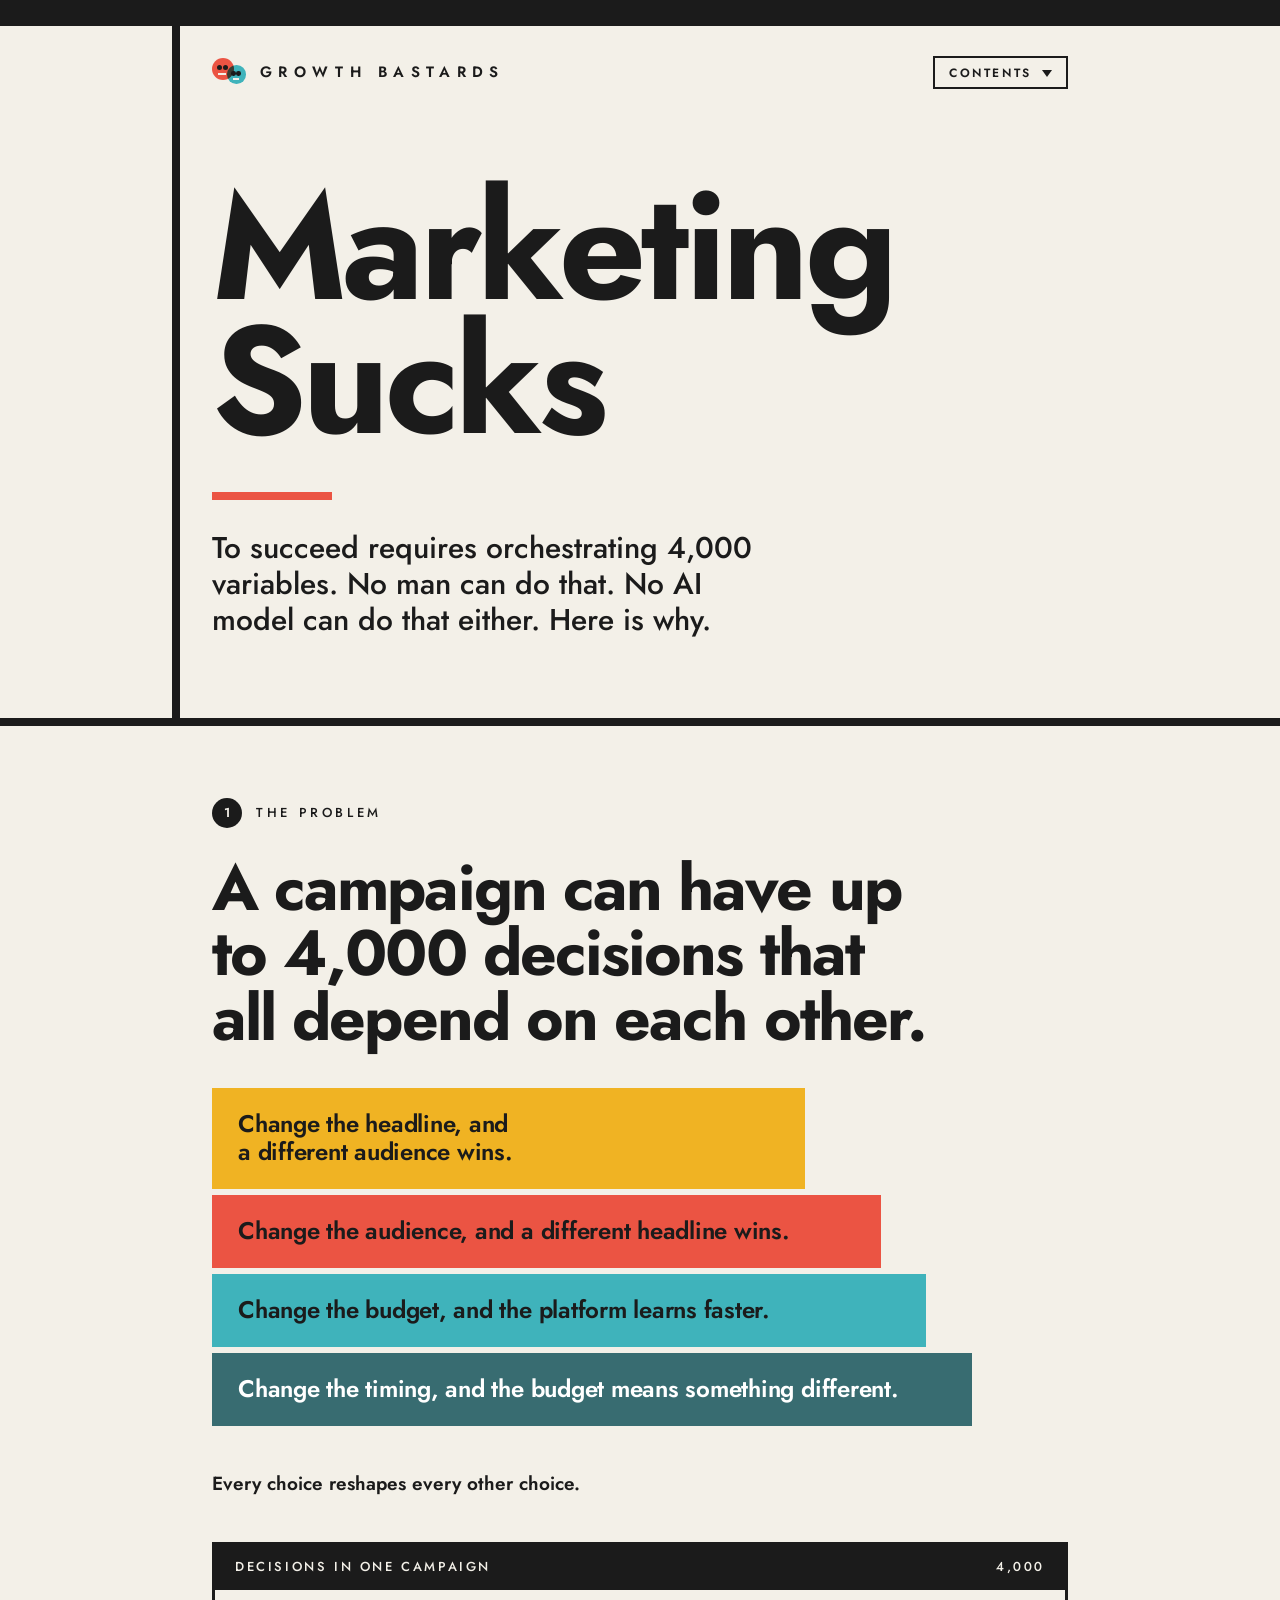
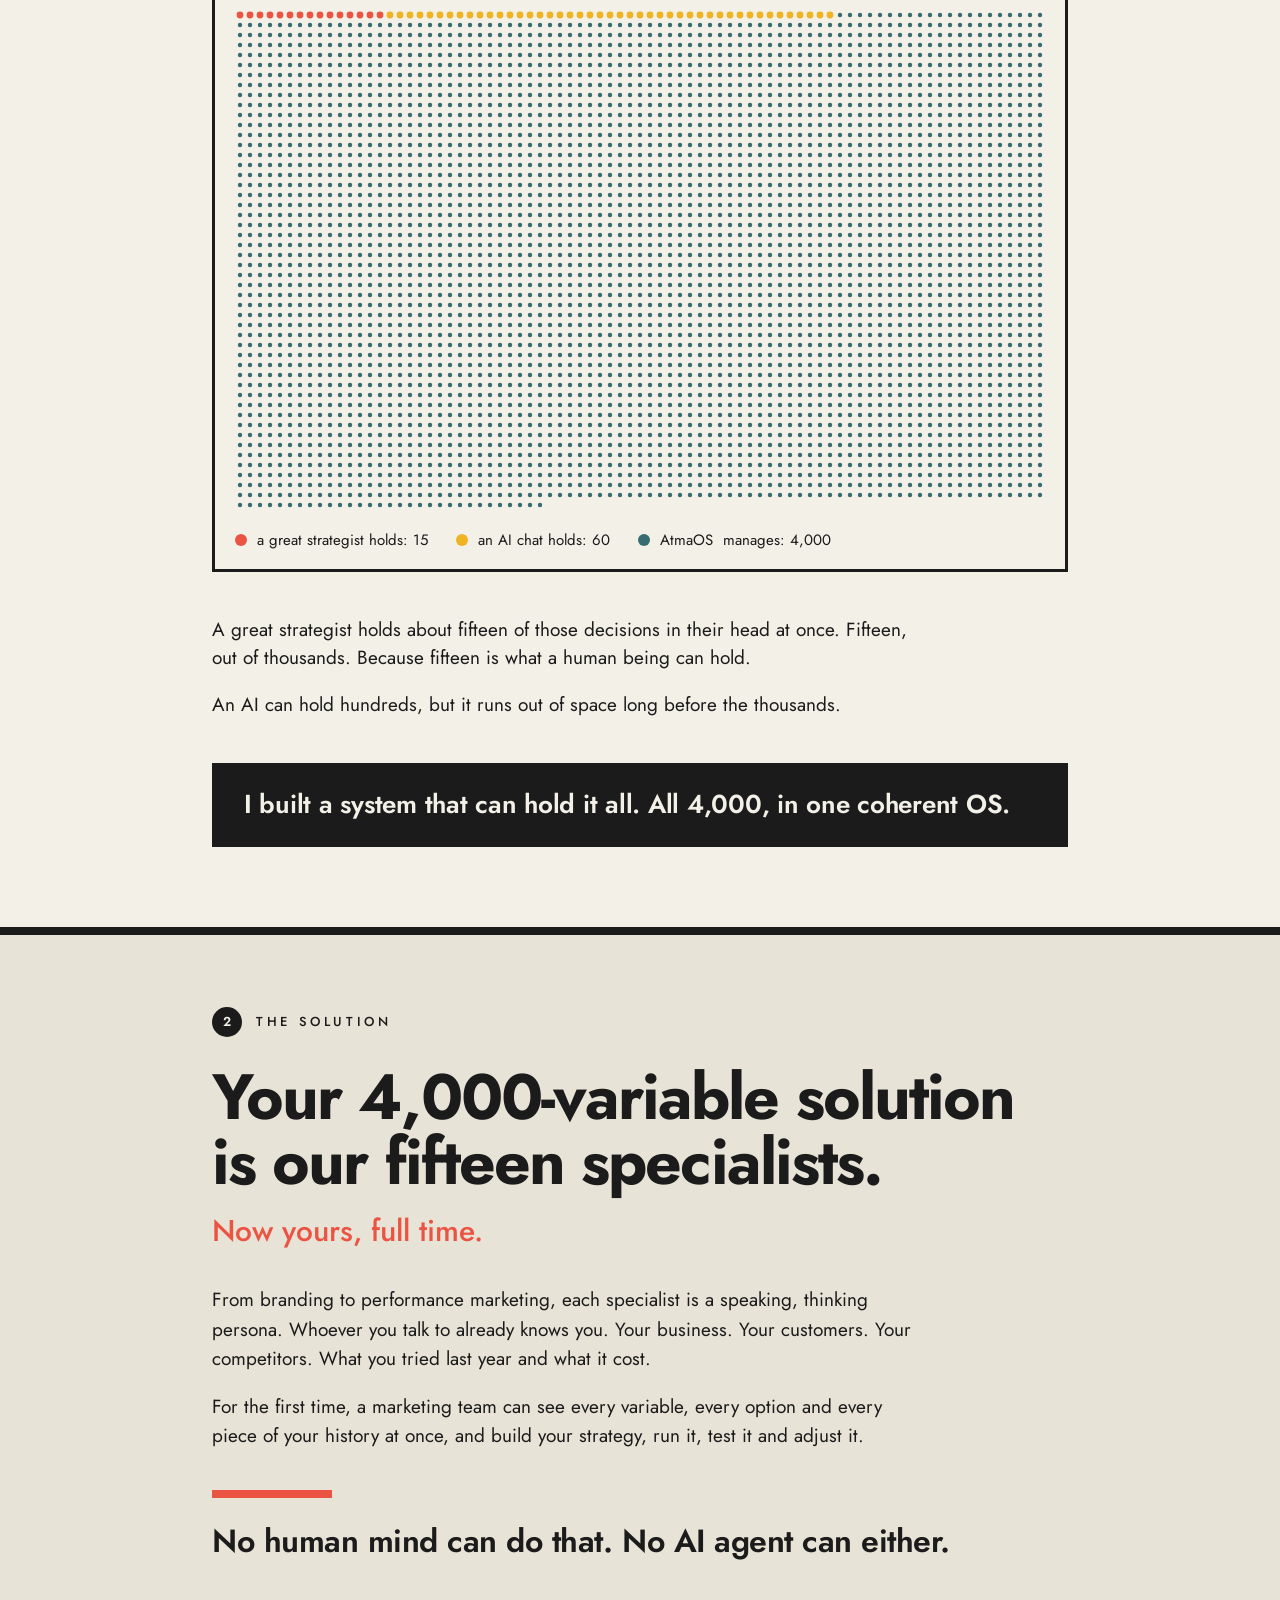
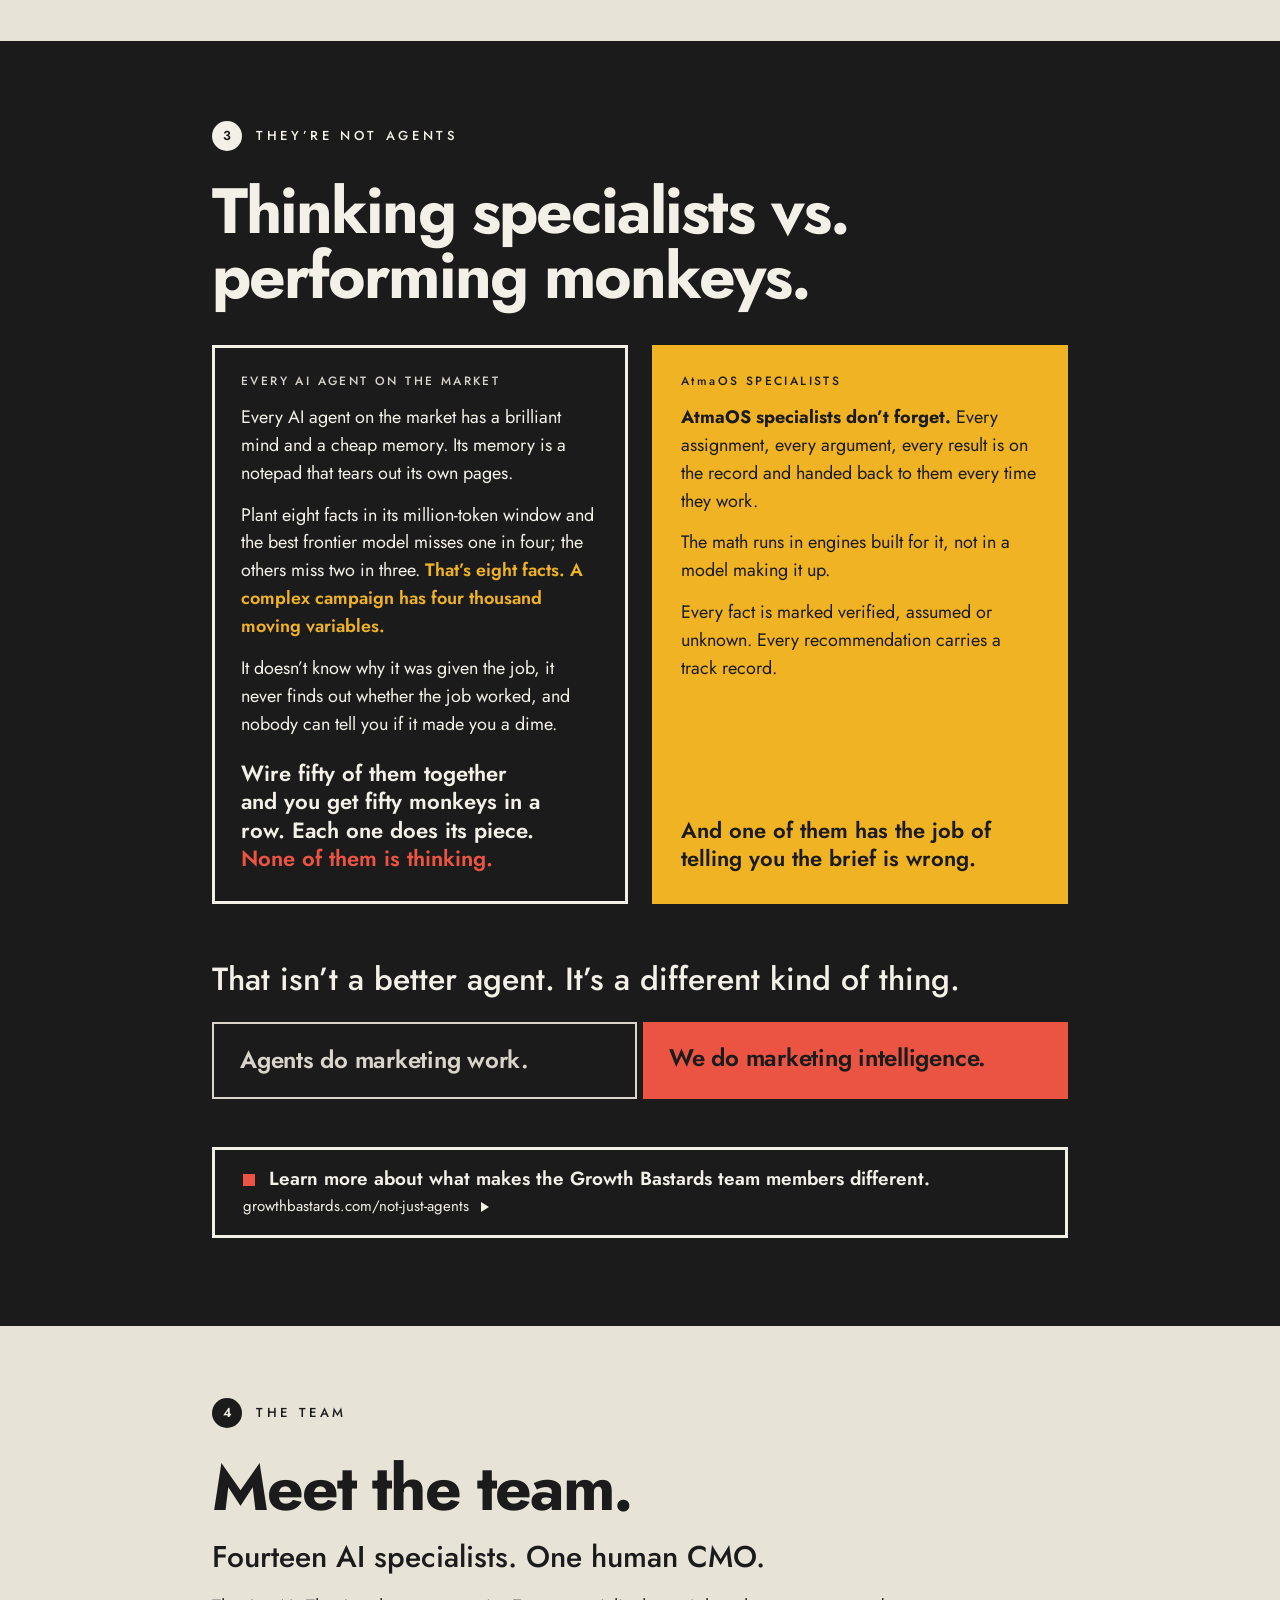
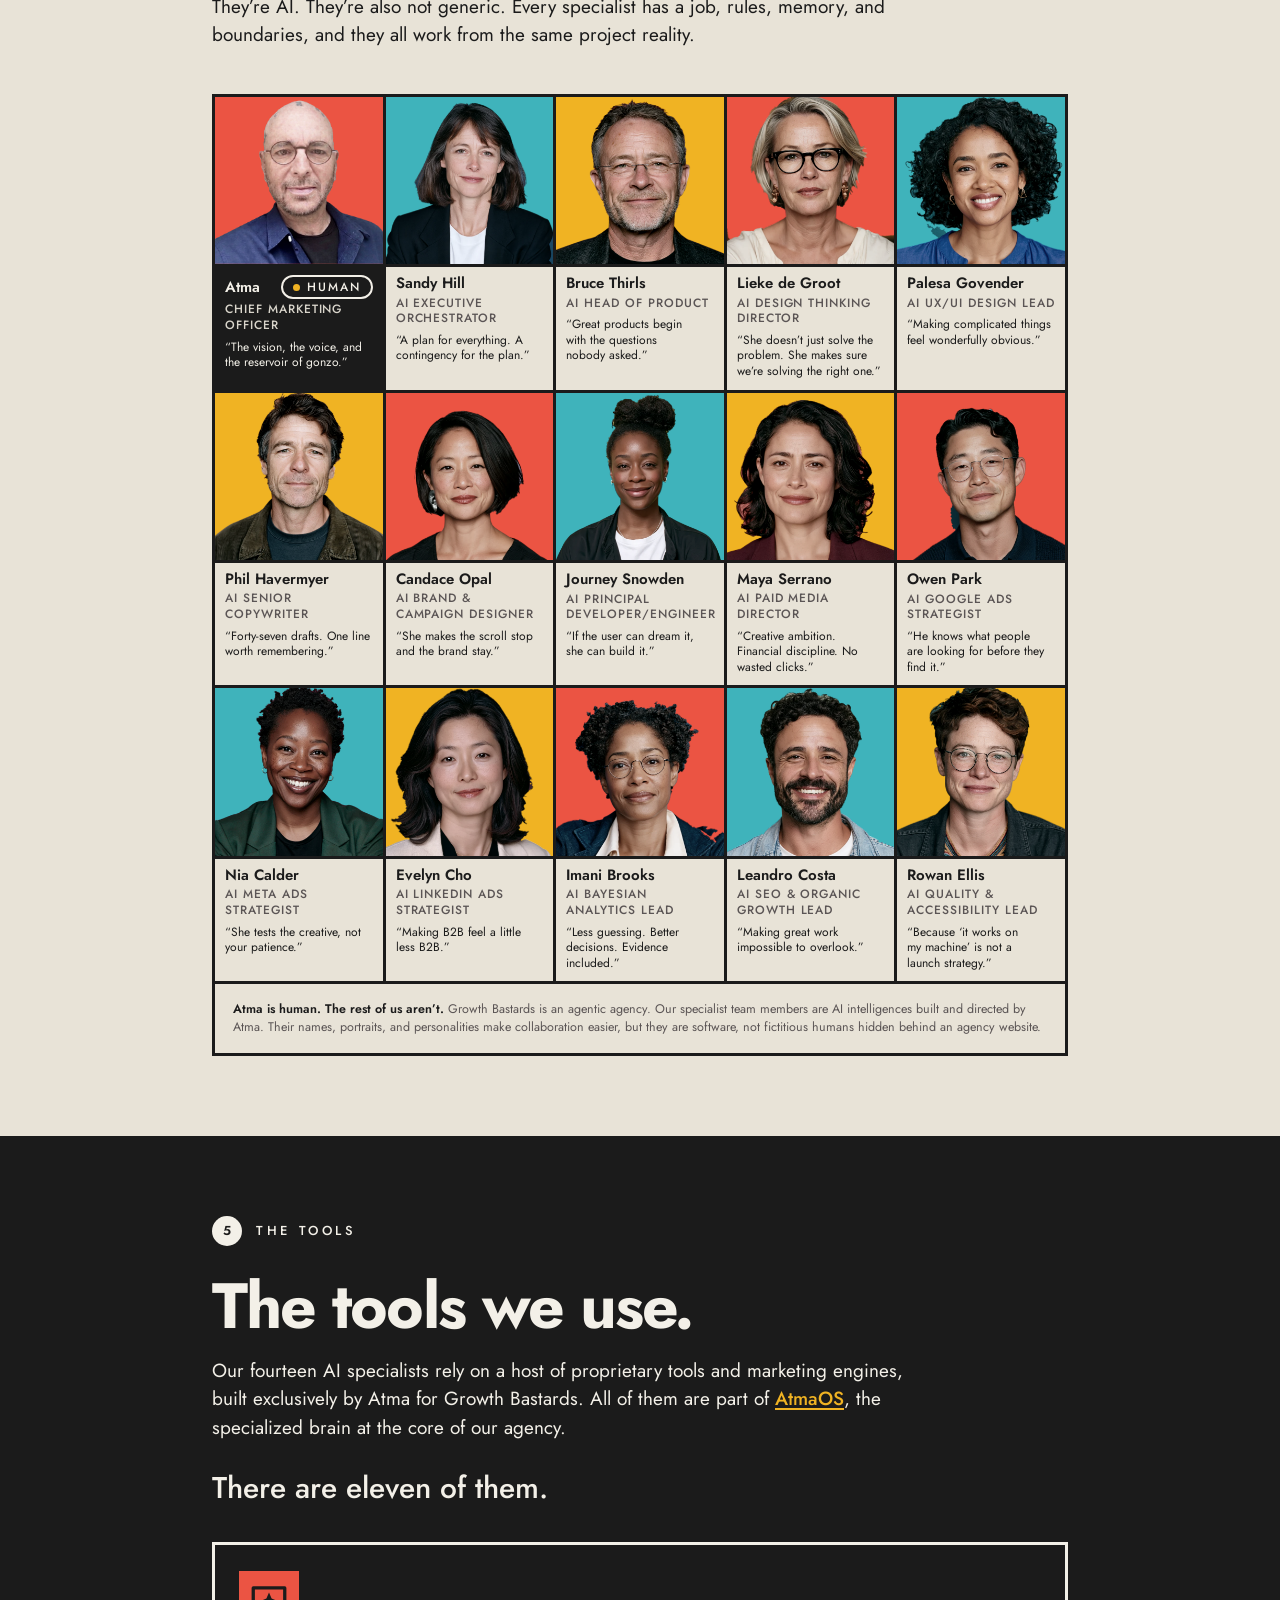
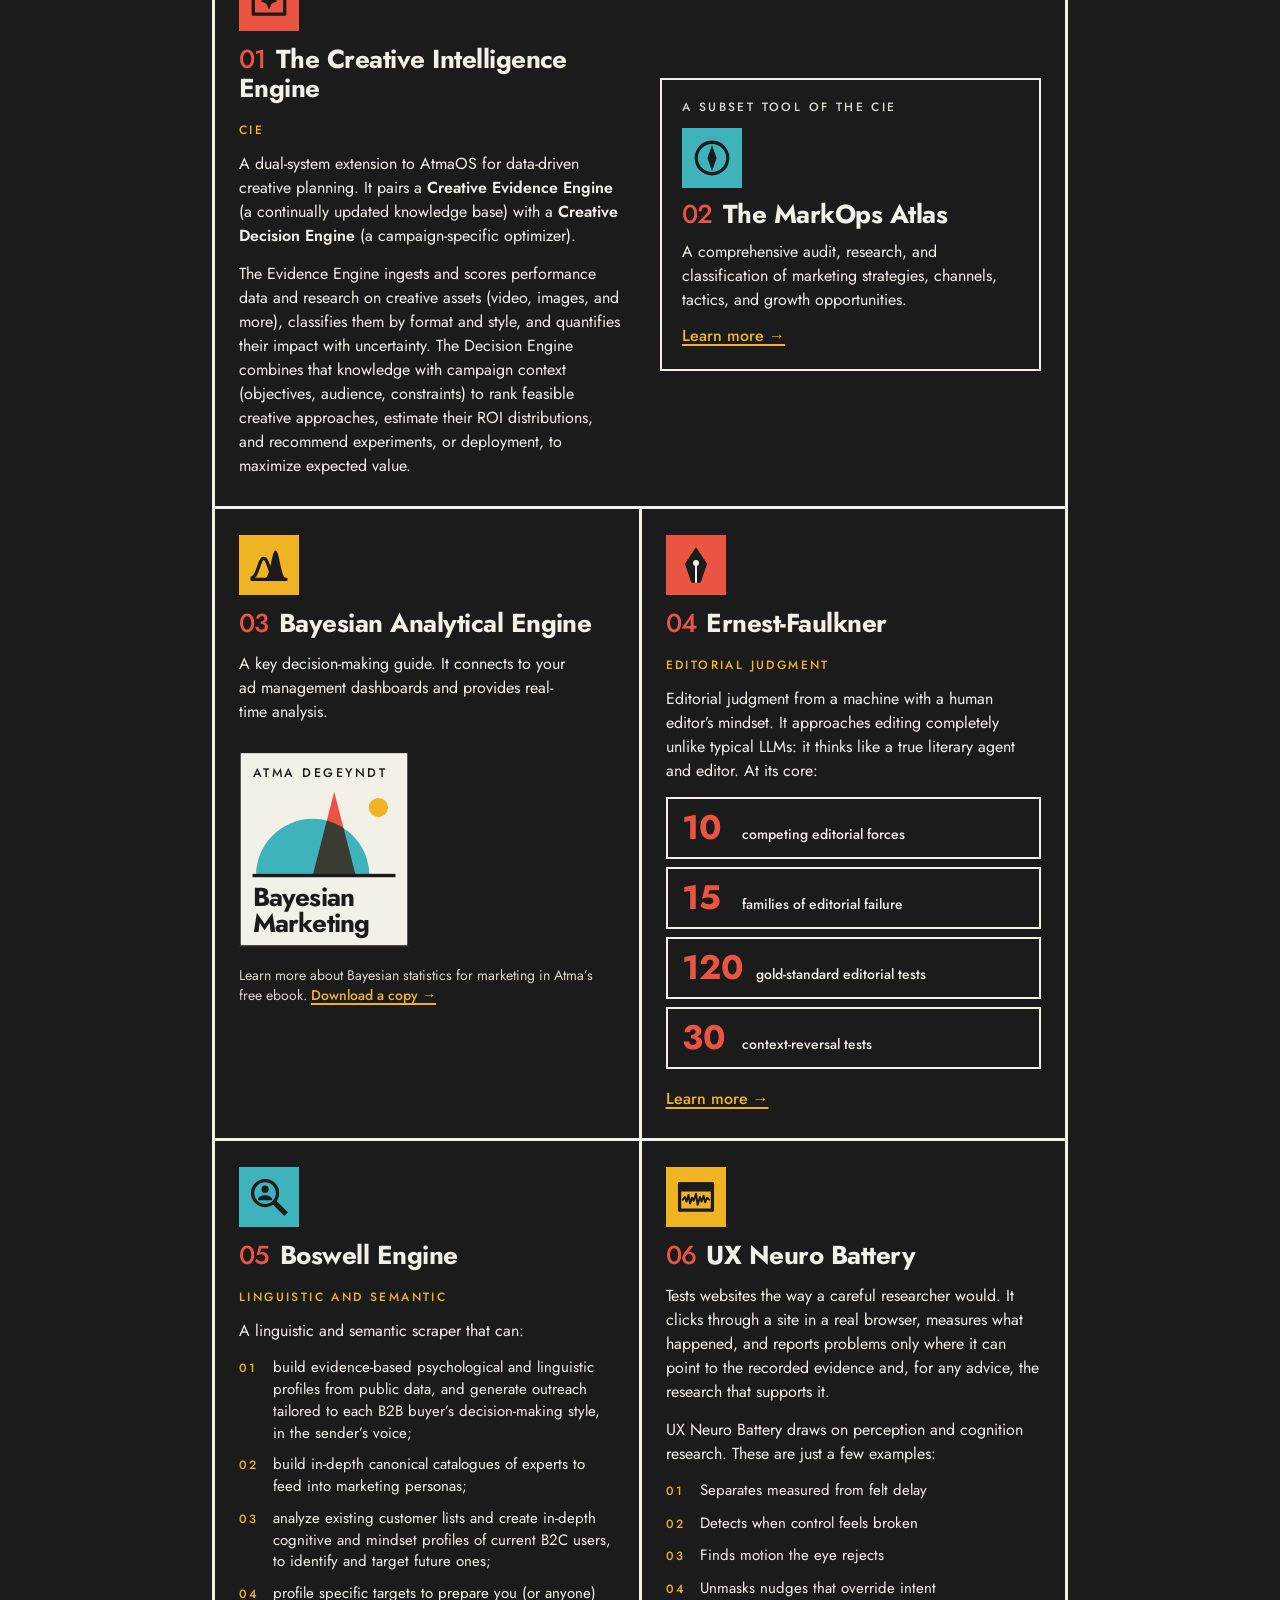
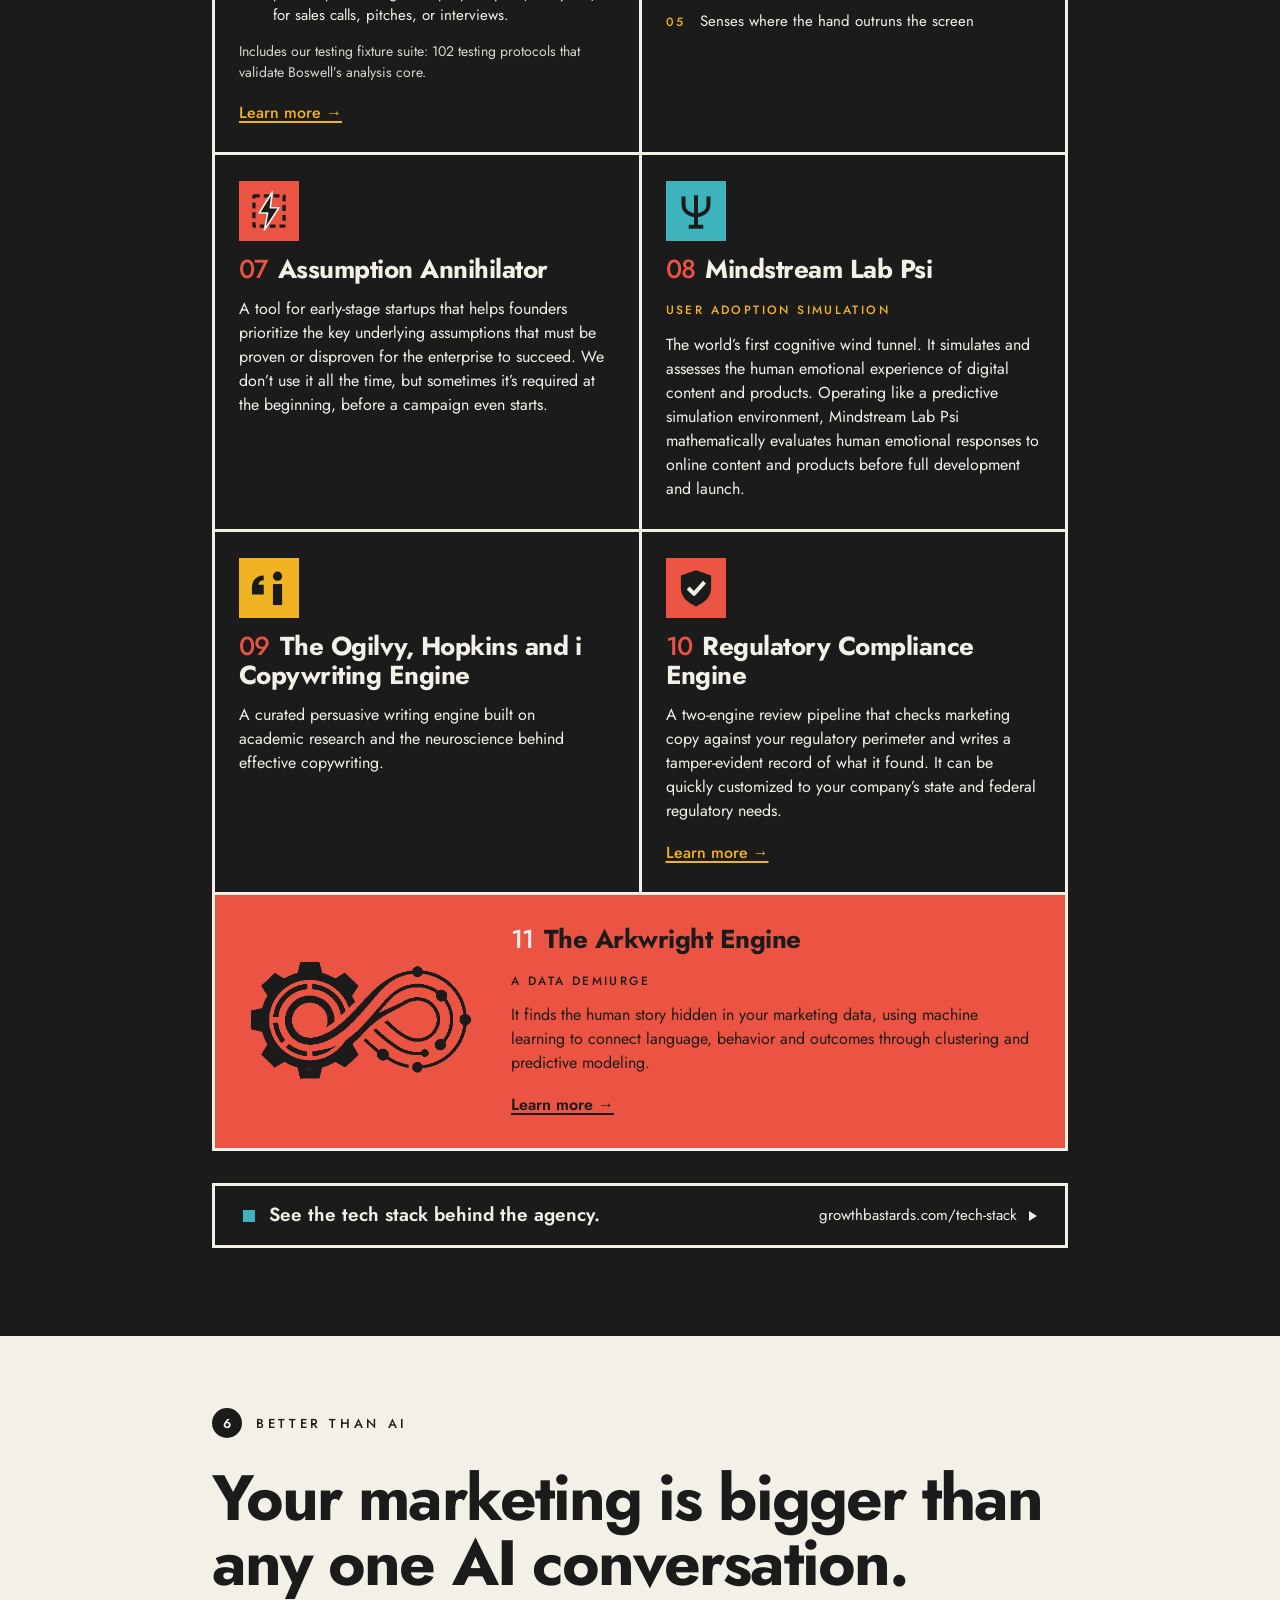
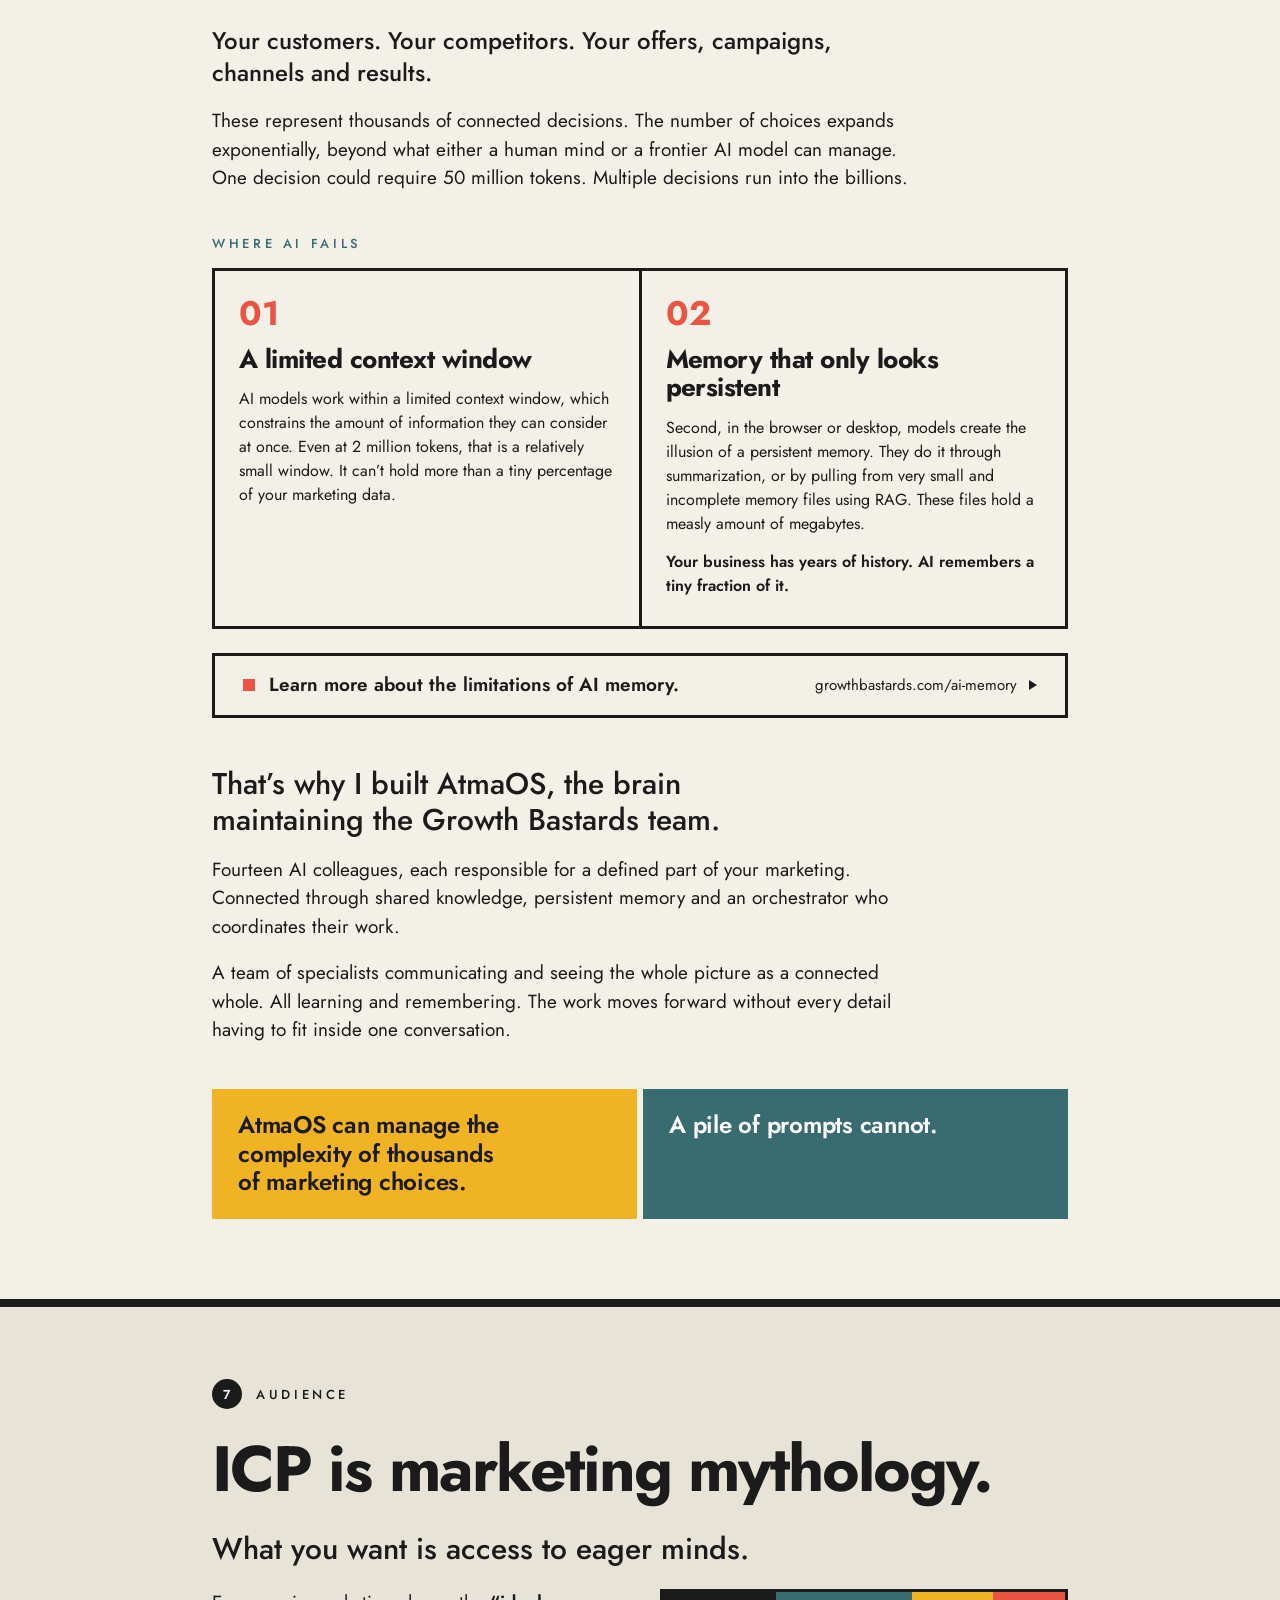
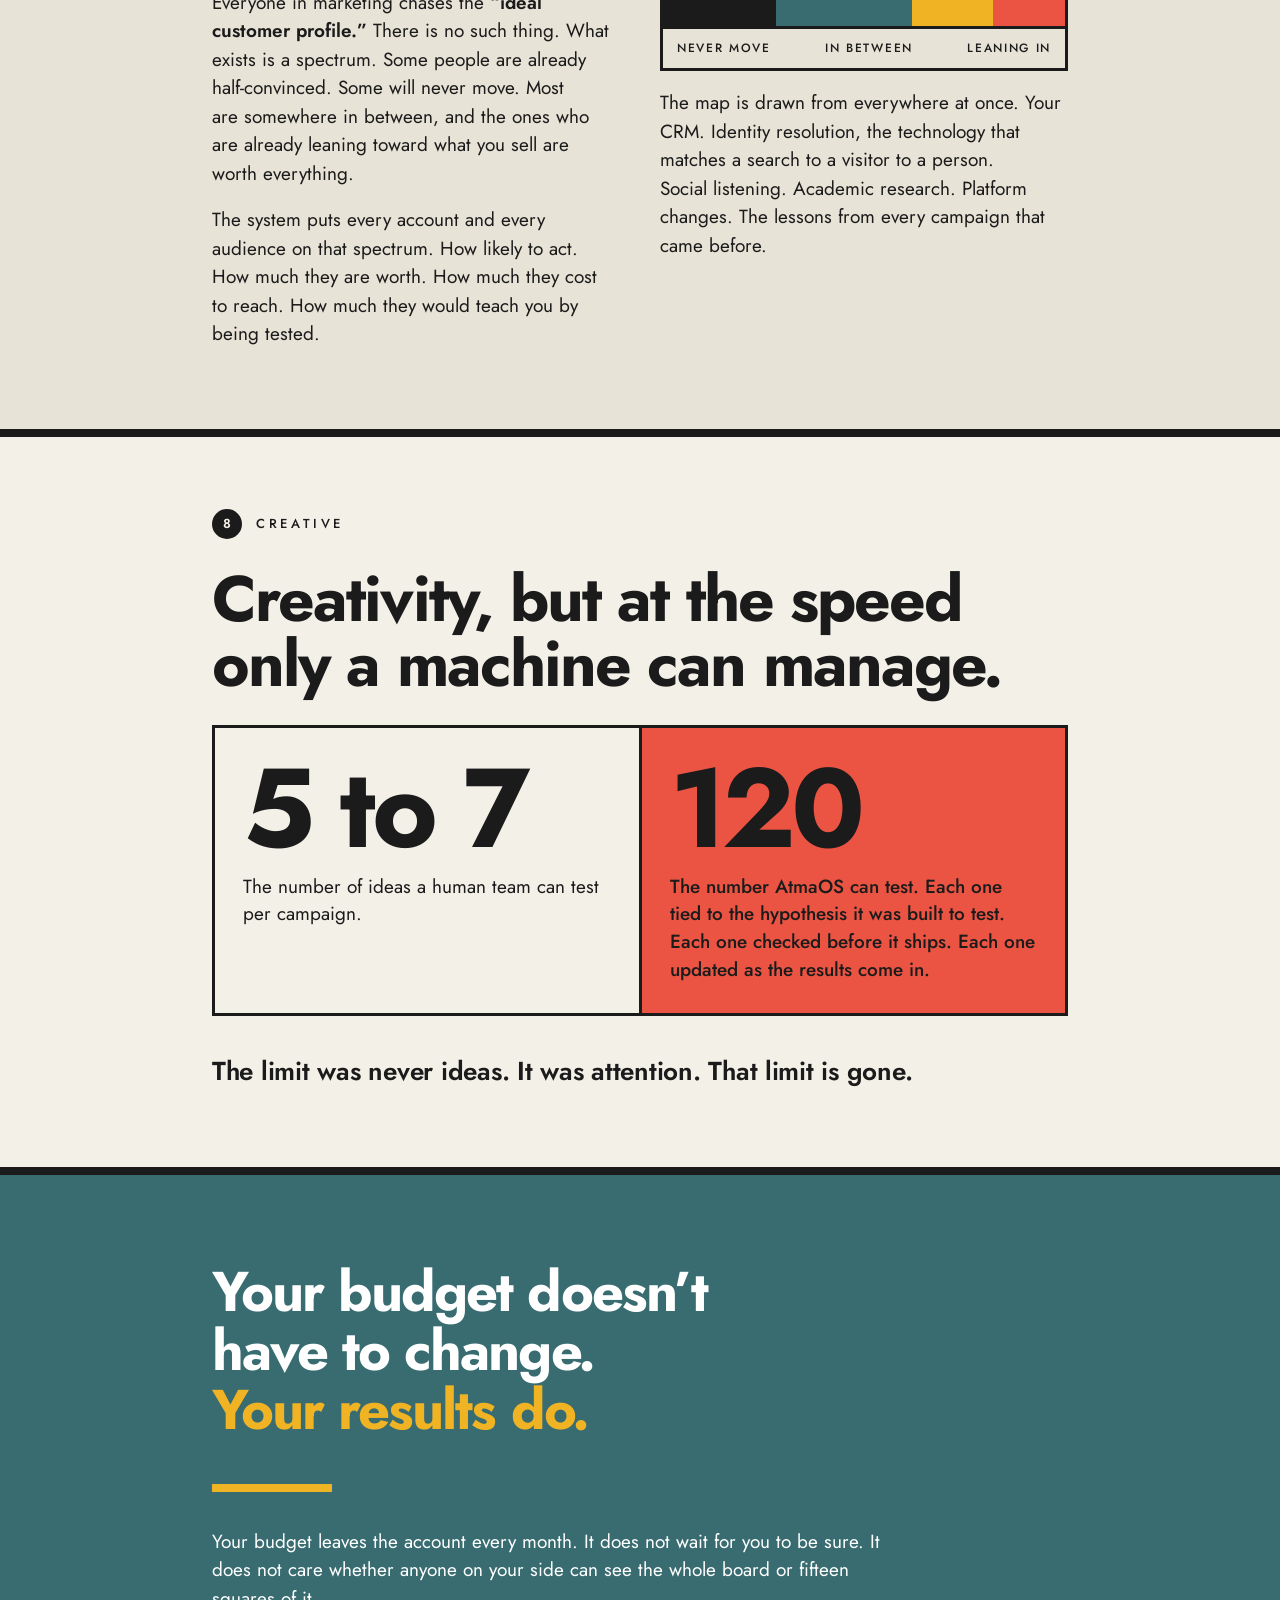
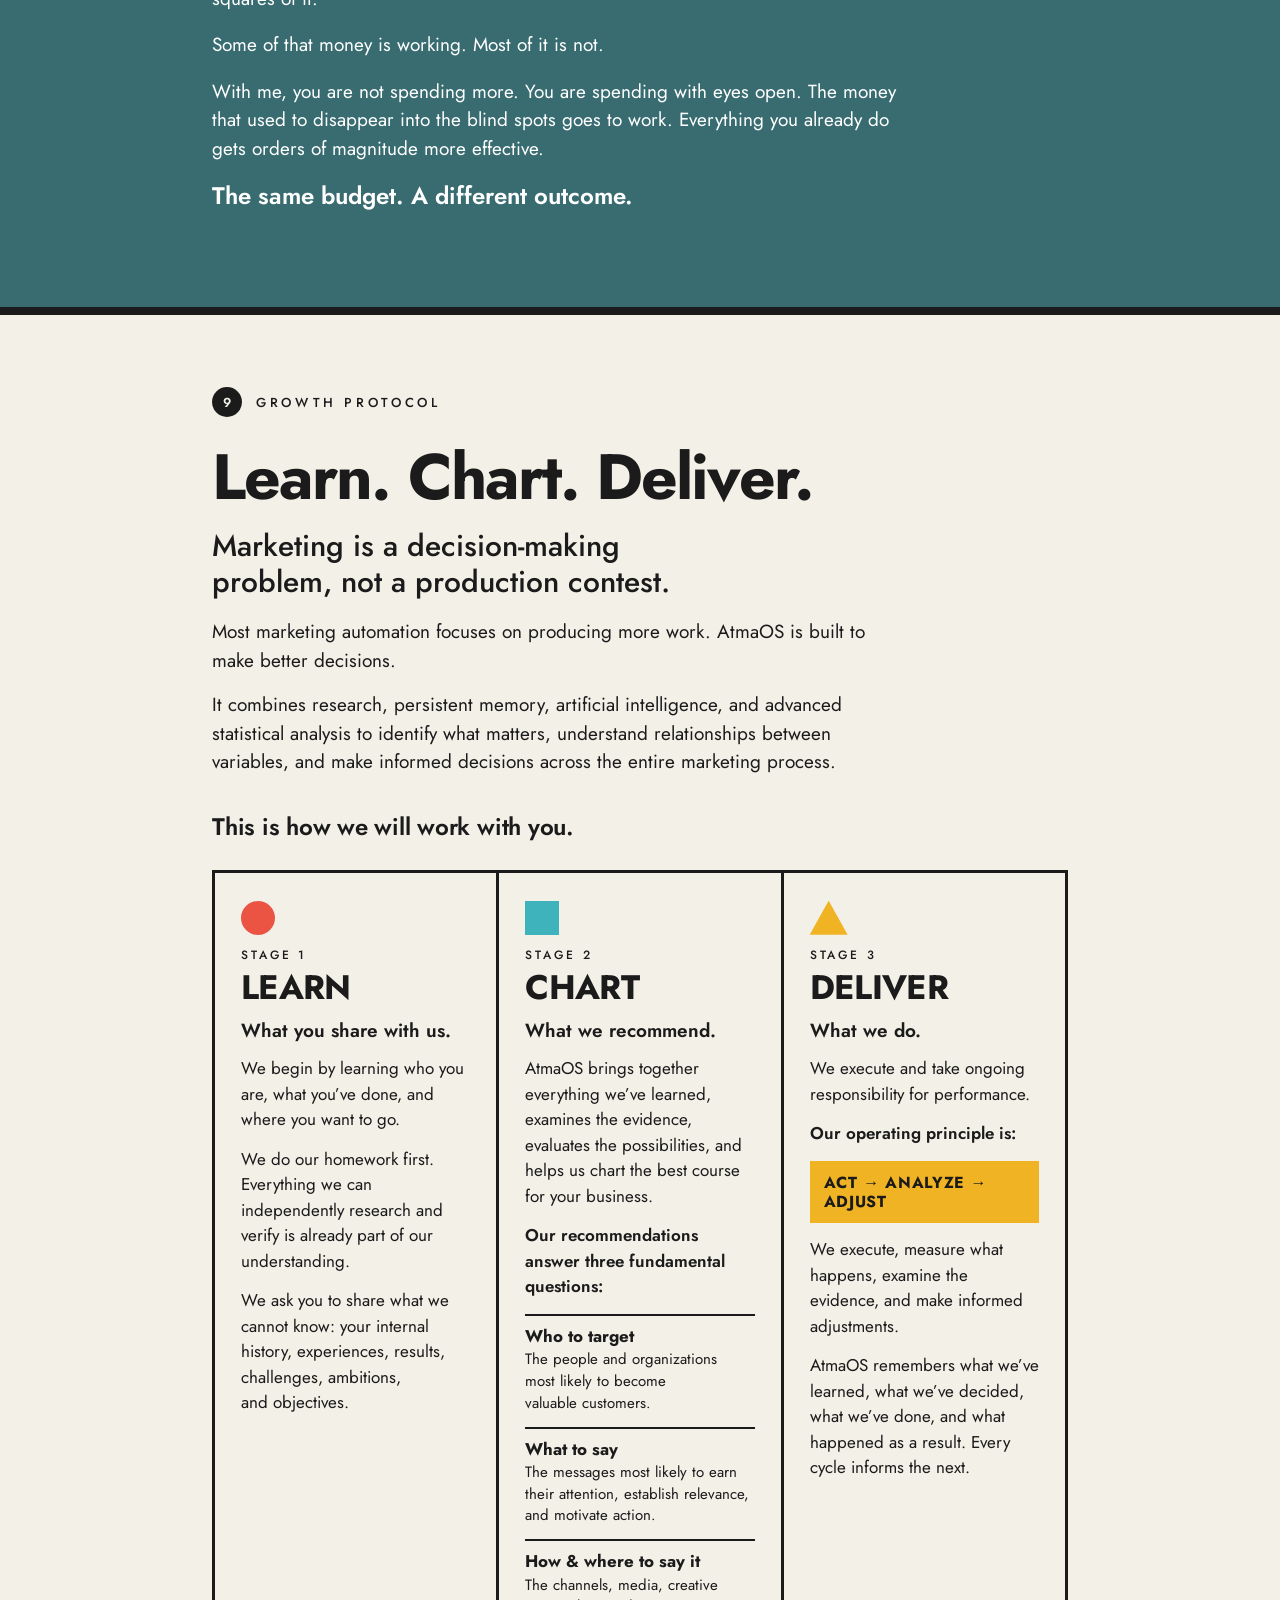
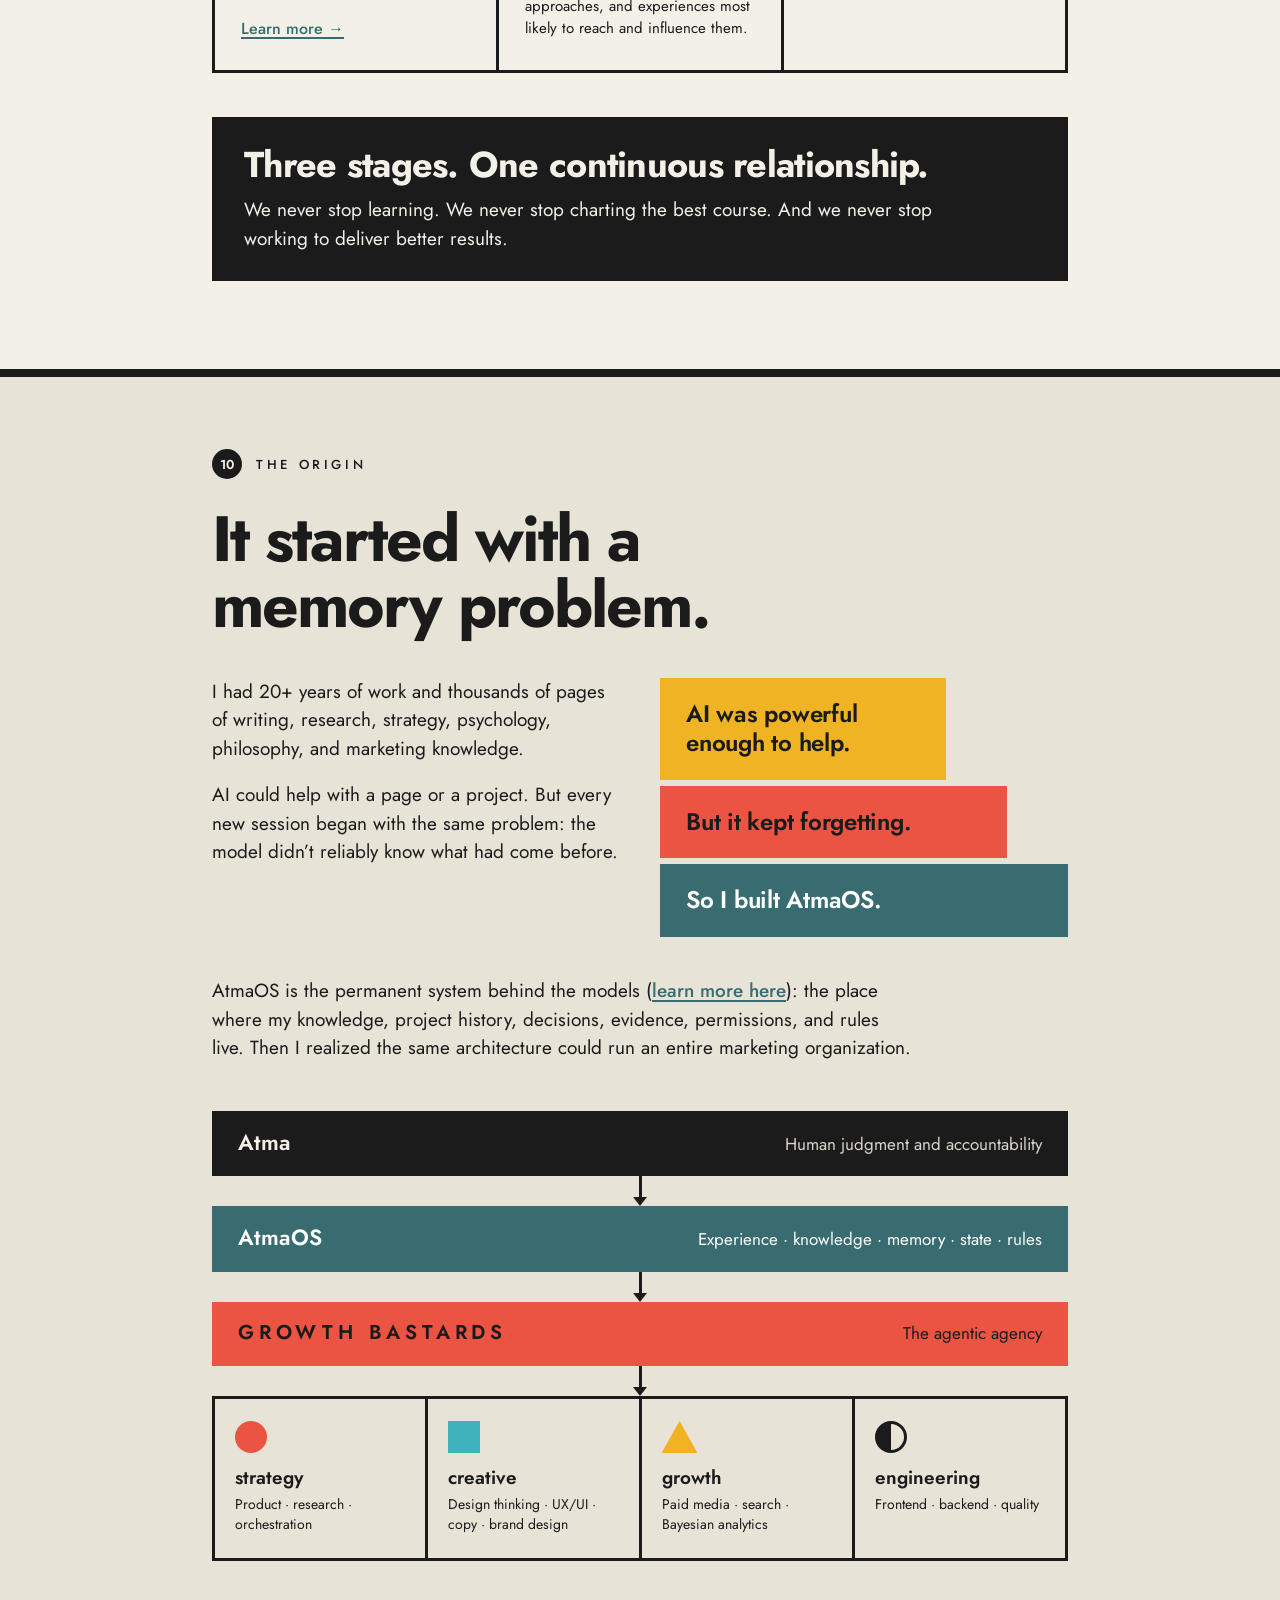
==== commit fd807c86: "adjustment to the neuro battery mark." ====
--- a/index.html
+++ b/index.html
@@ -346,7 +346,7 @@
 <div style="border-right:3px solid #F3F0E8;border-bottom:3px solid #F3F0E8;padding:26px 24px 28px;display:flex;flex-direction:column;gap:14px;box-sizing:border-box"><div style="width:60px;height:60px;background:#F0B323;display:flex;align-items:center;justify-content:center;flex:none"><img src="assets/marks/03-bayesian.svg" width="42" height="42" alt="Engine mark: belief before, sharper belief after" style="display:block;width:42px;height:42px"></div><div style="font:700 clamp(22px,2.4vw,26px)/1.1 Jost, sans-serif;letter-spacing:-0.02em"><span style="color:#EB5443;font-weight:500;margin-right:10px">03</span>Bayesian Analytical Engine</div><p style="margin:0;font:400 16px/1.5 Jost, sans-serif;text-wrap:pretty;">A key decision-making guide. It connects to your ad management dashboards and provides real-time analysis.</p><div style="margin-top:6px;display:flex;flex-direction:column;gap:12px;align-items:flex-start"><a href="bayesian-marketing-ebook.pdf" target="_blank" rel="noopener" aria-label="Download the Bayesian Marketing ebook (PDF)" style="display:block;position:relative;width:170px;line-height:0"><svg viewBox="0 0 300 358" width="170" height="203" role="img" aria-label="Cover of Bayesian Marketing by Atma Degeyndt" style="display:block;width:100%;height:auto;font-family:Jost,Futura,sans-serif"><rect x="0" y="0" width="300" height="358" fill="#F3F0E8"/><rect x="0" y="0" width="300" height="16" fill="#1B1B1B"/><text x="24" y="58" font-size="22" font-weight="500" letter-spacing="4.4" fill="#1B1B1B">ATMA DEGEYNDT</text><g style="isolation:isolate"><path d="M30 232 A100 100 0 0 1 230 232 Z" fill="#3FB3BB"/><polygon points="168,84 206,232 130,232" fill="#EB5443" style="mix-blend-mode:multiply"/><circle cx="246" cy="112" r="17" fill="#F0B323"/></g><rect x="24" y="229" width="252" height="6" fill="#1B1B1B"/><text x="24" y="286" font-size="46" font-weight="700" letter-spacing="-1.4" fill="#1B1B1B">Bayesian</text><text x="24" y="332" font-size="46" font-weight="700" letter-spacing="-1.4" fill="#1B1B1B">Marketing</text><rect x="1.5" y="1.5" width="297" height="355" fill="none" stroke="#1B1B1B" stroke-width="3"/></svg></a><p style="margin:6px 0 0;font:400 14px/1.45 Jost, sans-serif;text-wrap:pretty;color:#D9D5CB">Learn more about Bayesian statistics for marketing in Atma’s free ebook. <a href="bayesian-marketing-ebook.pdf" target="_blank" rel="noopener" class="hv1" style="color:#F0B323;font-weight:500">Download a copy →</a></p></div></div>
 <div style="border-right:3px solid #F3F0E8;border-bottom:3px solid #F3F0E8;padding:26px 24px 28px;display:flex;flex-direction:column;gap:14px;box-sizing:border-box"><div style="width:60px;height:60px;background:#EB5443;display:flex;align-items:center;justify-content:center;flex:none"><img src="assets/marks/04-ernest-faulkner.svg" width="42" height="42" alt="Engine mark: an editor's pen nib" style="display:block;width:42px;height:42px"></div><div style="font:700 clamp(22px,2.4vw,26px)/1.1 Jost, sans-serif;letter-spacing:-0.02em"><span style="color:#EB5443;font-weight:500;margin-right:10px">04</span>Ernest-Faulkner</div><div style="margin-top:6px;font:500 12px/1.3 Jost, sans-serif;letter-spacing:0.2em;text-transform:uppercase;color:#F0B323">Editorial judgment</div><p style="margin:0;font:400 16px/1.5 Jost, sans-serif;text-wrap:pretty;">Editorial judgment from a machine with a human editor’s mindset. It approaches editing completely unlike typical LLMs: it thinks like a true literary agent and editor. At its core:</p><div style="display:grid;grid-template-columns:repeat(auto-fit,minmax(min(100%,200px),1fr));gap:8px"><div style="border:2px solid #F3F0E8;padding:12px 14px;display:flex;align-items:baseline;gap:12px"><span style="font:700 34px/1 Jost, sans-serif;color:#EB5443;min-width:2.1ch">10</span><span style="font:500 14px/1.25 Jost, sans-serif">competing editorial forces</span></div><div style="border:2px solid #F3F0E8;padding:12px 14px;display:flex;align-items:baseline;gap:12px"><span style="font:700 34px/1 Jost, sans-serif;color:#EB5443;min-width:2.1ch">15</span><span style="font:500 14px/1.25 Jost, sans-serif">families of editorial failure</span></div><div style="border:2px solid #F3F0E8;padding:12px 14px;display:flex;align-items:baseline;gap:12px"><span style="font:700 34px/1 Jost, sans-serif;color:#EB5443;min-width:2.1ch">120</span><span style="font:500 14px/1.25 Jost, sans-serif">gold-standard editorial tests</span></div><div style="border:2px solid #F3F0E8;padding:12px 14px;display:flex;align-items:baseline;gap:12px"><span style="font:700 34px/1 Jost, sans-serif;color:#EB5443;min-width:2.1ch">30</span><span style="font:500 14px/1.25 Jost, sans-serif">context-reversal tests</span></div></div><div style="margin-top:auto;padding-top:4px"><a href="https://atma.marketing/ernest-faulkner.html" target="_blank" rel="noopener" class="hv1" style="color:#F0B323;font-weight:500">Learn more →</a></div></div>
 <div style="border-right:3px solid #F3F0E8;border-bottom:3px solid #F3F0E8;padding:26px 24px 28px;display:flex;flex-direction:column;gap:14px;box-sizing:border-box"><div style="width:60px;height:60px;background:#3FB3BB;display:flex;align-items:center;justify-content:center;flex:none"><img src="assets/marks/05-boswell.svg" width="42" height="42" alt="Engine mark: one person under a lens" style="display:block;width:42px;height:42px"></div><div style="font:700 clamp(22px,2.4vw,26px)/1.1 Jost, sans-serif;letter-spacing:-0.02em"><span style="color:#EB5443;font-weight:500;margin-right:10px">05</span>Boswell Engine</div><div style="margin-top:6px;font:500 12px/1.3 Jost, sans-serif;letter-spacing:0.2em;text-transform:uppercase;color:#F0B323">Linguistic and semantic</div><p style="margin:0;font:400 16px/1.5 Jost, sans-serif;text-wrap:pretty;">A linguistic and semantic scraper that can:</p><ol style="margin:0;padding:0;list-style:none;display:flex;flex-direction:column;gap:10px"><li style="display:flex;gap:12px;font:400 15px/1.45 Jost, sans-serif;text-wrap:pretty"><span style="font:500 12px/1.9 Jost, sans-serif;letter-spacing:0.2em;color:#F0B323;flex:none;width:22px">01</span><span>build evidence-based psychological and linguistic profiles from public data, and generate outreach tailored to each B2B buyer’s decision-making style, in the sender’s voice;</span></li><li style="display:flex;gap:12px;font:400 15px/1.45 Jost, sans-serif;text-wrap:pretty"><span style="font:500 12px/1.9 Jost, sans-serif;letter-spacing:0.2em;color:#F0B323;flex:none;width:22px">02</span><span>build in-depth canonical catalogues of experts to feed into marketing personas;</span></li><li style="display:flex;gap:12px;font:400 15px/1.45 Jost, sans-serif;text-wrap:pretty"><span style="font:500 12px/1.9 Jost, sans-serif;letter-spacing:0.2em;color:#F0B323;flex:none;width:22px">03</span><span>analyze existing customer lists and create in-depth cognitive and mindset profiles of current B2C users, to identify and target future ones;</span></li><li style="display:flex;gap:12px;font:400 15px/1.45 Jost, sans-serif;text-wrap:pretty"><span style="font:500 12px/1.9 Jost, sans-serif;letter-spacing:0.2em;color:#F0B323;flex:none;width:22px">04</span><span>profile specific targets to prepare you (or anyone) for sales calls, pitches, or interviews.</span></li></ol><p style="margin:0;font:400 16px/1.5 Jost, sans-serif;text-wrap:pretty;color:#D9D5CB;font-size:14px">Includes our testing fixture suite: 102 testing protocols that validate Boswell’s analysis core.</p><div style="margin-top:auto;padding-top:4px"><a href="https://boswell.atma.marketing/" target="_blank" rel="noopener" class="hv1" style="color:#F0B323;font-weight:500">Learn more →</a></div></div>
-<div style="border-right:3px solid #F3F0E8;border-bottom:3px solid #F3F0E8;padding:26px 24px 28px;display:flex;flex-direction:column;gap:14px;box-sizing:border-box"><div style="width:60px;height:60px;background:#F0B323;display:flex;align-items:center;justify-content:center;flex:none"><img src="assets/marks/06-ux_neuro_battery.svg" width="42" height="42" alt="Engine mark: an EEG trace in a browser window, with a cursor" style="display:block;width:42px;height:42px"></div><div style="font:700 clamp(22px,2.4vw,26px)/1.1 Jost, sans-serif;letter-spacing:-0.02em"><span style="color:#EB5443;font-weight:500;margin-right:10px">06</span>UX Neuro Battery</div><p style="margin:0;font:400 16px/1.5 Jost, sans-serif;text-wrap:pretty;">Tests websites the way a careful researcher would. It clicks through a site in a real browser, measures what happened, and reports problems only where it can point to the recorded evidence and, for any advice, the research that supports it.</p><p style="margin:0;font:400 16px/1.5 Jost, sans-serif;text-wrap:pretty;">UX Neuro Battery draws on perception and cognition research. These are just a few examples:</p><ol style="margin:0;padding:0;list-style:none;display:flex;flex-direction:column;gap:10px"><li style="display:flex;gap:12px;font:400 15px/1.45 Jost, sans-serif;text-wrap:pretty"><span style="font:500 12px/1.9 Jost, sans-serif;letter-spacing:0.2em;color:#F0B323;flex:none;width:22px">01</span><span>Separates measured from felt delay</span></li><li style="display:flex;gap:12px;font:400 15px/1.45 Jost, sans-serif;text-wrap:pretty"><span style="font:500 12px/1.9 Jost, sans-serif;letter-spacing:0.2em;color:#F0B323;flex:none;width:22px">02</span><span>Detects when control feels broken</span></li><li style="display:flex;gap:12px;font:400 15px/1.45 Jost, sans-serif;text-wrap:pretty"><span style="font:500 12px/1.9 Jost, sans-serif;letter-spacing:0.2em;color:#F0B323;flex:none;width:22px">03</span><span>Finds motion the eye rejects</span></li><li style="display:flex;gap:12px;font:400 15px/1.45 Jost, sans-serif;text-wrap:pretty"><span style="font:500 12px/1.9 Jost, sans-serif;letter-spacing:0.2em;color:#F0B323;flex:none;width:22px">04</span><span>Unmasks nudges that override intent</span></li><li style="display:flex;gap:12px;font:400 15px/1.45 Jost, sans-serif;text-wrap:pretty"><span style="font:500 12px/1.9 Jost, sans-serif;letter-spacing:0.2em;color:#F0B323;flex:none;width:22px">05</span><span>Senses where the hand outruns the screen</span></li></ol></div>
+<div style="border-right:3px solid #F3F0E8;border-bottom:3px solid #F3F0E8;padding:26px 24px 28px;display:flex;flex-direction:column;gap:14px;box-sizing:border-box"><div style="width:60px;height:60px;background:#F0B323;display:flex;align-items:center;justify-content:center;flex:none"><img src="assets/marks/06-ux_neuro_battery.svg" width="42" height="42" alt="Engine mark: an EEG trace in a browser window" style="display:block;width:42px;height:42px"></div><div style="font:700 clamp(22px,2.4vw,26px)/1.1 Jost, sans-serif;letter-spacing:-0.02em"><span style="color:#EB5443;font-weight:500;margin-right:10px">06</span>UX Neuro Battery</div><p style="margin:0;font:400 16px/1.5 Jost, sans-serif;text-wrap:pretty;">Tests websites the way a careful researcher would. It clicks through a site in a real browser, measures what happened, and reports problems only where it can point to the recorded evidence and, for any advice, the research that supports it.</p><p style="margin:0;font:400 16px/1.5 Jost, sans-serif;text-wrap:pretty;">UX Neuro Battery draws on perception and cognition research. These are just a few examples:</p><ol style="margin:0;padding:0;list-style:none;display:flex;flex-direction:column;gap:10px"><li style="display:flex;gap:12px;font:400 15px/1.45 Jost, sans-serif;text-wrap:pretty"><span style="font:500 12px/1.9 Jost, sans-serif;letter-spacing:0.2em;color:#F0B323;flex:none;width:22px">01</span><span>Separates measured from felt delay</span></li><li style="display:flex;gap:12px;font:400 15px/1.45 Jost, sans-serif;text-wrap:pretty"><span style="font:500 12px/1.9 Jost, sans-serif;letter-spacing:0.2em;color:#F0B323;flex:none;width:22px">02</span><span>Detects when control feels broken</span></li><li style="display:flex;gap:12px;font:400 15px/1.45 Jost, sans-serif;text-wrap:pretty"><span style="font:500 12px/1.9 Jost, sans-serif;letter-spacing:0.2em;color:#F0B323;flex:none;width:22px">03</span><span>Finds motion the eye rejects</span></li><li style="display:flex;gap:12px;font:400 15px/1.45 Jost, sans-serif;text-wrap:pretty"><span style="font:500 12px/1.9 Jost, sans-serif;letter-spacing:0.2em;color:#F0B323;flex:none;width:22px">04</span><span>Unmasks nudges that override intent</span></li><li style="display:flex;gap:12px;font:400 15px/1.45 Jost, sans-serif;text-wrap:pretty"><span style="font:500 12px/1.9 Jost, sans-serif;letter-spacing:0.2em;color:#F0B323;flex:none;width:22px">05</span><span>Senses where the hand outruns the screen</span></li></ol></div>
 <div style="border-right:3px solid #F3F0E8;border-bottom:3px solid #F3F0E8;padding:26px 24px 28px;display:flex;flex-direction:column;gap:14px;box-sizing:border-box"><div style="width:60px;height:60px;background:#EB5443;display:flex;align-items:center;justify-content:center;flex:none"><img src="assets/marks/07-assumption-annihilator.svg" width="42" height="42" alt="Engine mark: a bolt through a dashed square" style="display:block;width:42px;height:42px"></div><div style="font:700 clamp(22px,2.4vw,26px)/1.1 Jost, sans-serif;letter-spacing:-0.02em"><span style="color:#EB5443;font-weight:500;margin-right:10px">07</span>Assumption Annihilator</div><p style="margin:0;font:400 16px/1.5 Jost, sans-serif;text-wrap:pretty;">A tool for early-stage startups that helps founders prioritize the key underlying assumptions that must be proven or disproven for the enterprise to succeed. We don’t use it all the time, but sometimes it’s required at the beginning, before a campaign even starts.</p></div>
 <div style="border-right:3px solid #F3F0E8;border-bottom:3px solid #F3F0E8;padding:26px 24px 28px;display:flex;flex-direction:column;gap:14px;box-sizing:border-box"><div style="width:60px;height:60px;background:#3FB3BB;display:flex;align-items:center;justify-content:center;flex:none"><img src="assets/marks/08-mindstream-lab-psi.svg" width="42" height="42" alt="Engine mark: the letter psi" style="display:block;width:42px;height:42px"></div><div style="font:700 clamp(22px,2.4vw,26px)/1.1 Jost, sans-serif;letter-spacing:-0.02em"><span style="color:#EB5443;font-weight:500;margin-right:10px">08</span>Mindstream Lab Psi</div><div style="margin-top:6px;font:500 12px/1.3 Jost, sans-serif;letter-spacing:0.2em;text-transform:uppercase;color:#F0B323">User adoption simulation</div><p style="margin:0;font:400 16px/1.5 Jost, sans-serif;text-wrap:pretty">The world’s first cognitive wind tunnel. It simulates and assesses the human emotional experience of digital content and products. Operating like a predictive simulation environment, Mindstream Lab Psi mathematically evaluates human emotional responses to online content and products before full development and launch.</p></div>
 <div style="border-right:3px solid #F3F0E8;border-bottom:3px solid #F3F0E8;padding:26px 24px 28px;display:flex;flex-direction:column;gap:14px;box-sizing:border-box"><div style="width:60px;height:60px;background:#F0B323;display:flex;align-items:center;justify-content:center;flex:none"><img src="assets/marks/09-ogilvy-hopkins-and-i.svg" width="42" height="42" alt="Engine mark: a lowercase i beside an opening quote" style="display:block;width:42px;height:42px"></div><div style="font:700 clamp(22px,2.4vw,26px)/1.1 Jost, sans-serif;letter-spacing:-0.02em"><span style="color:#EB5443;font-weight:500;margin-right:10px">09</span>The Ogilvy, Hopkins and i Copywriting Engine</div><p style="margin:0;font:400 16px/1.5 Jost, sans-serif;text-wrap:pretty">A curated persuasive writing engine built on academic research and the neuroscience behind effective copywriting.</p></div>
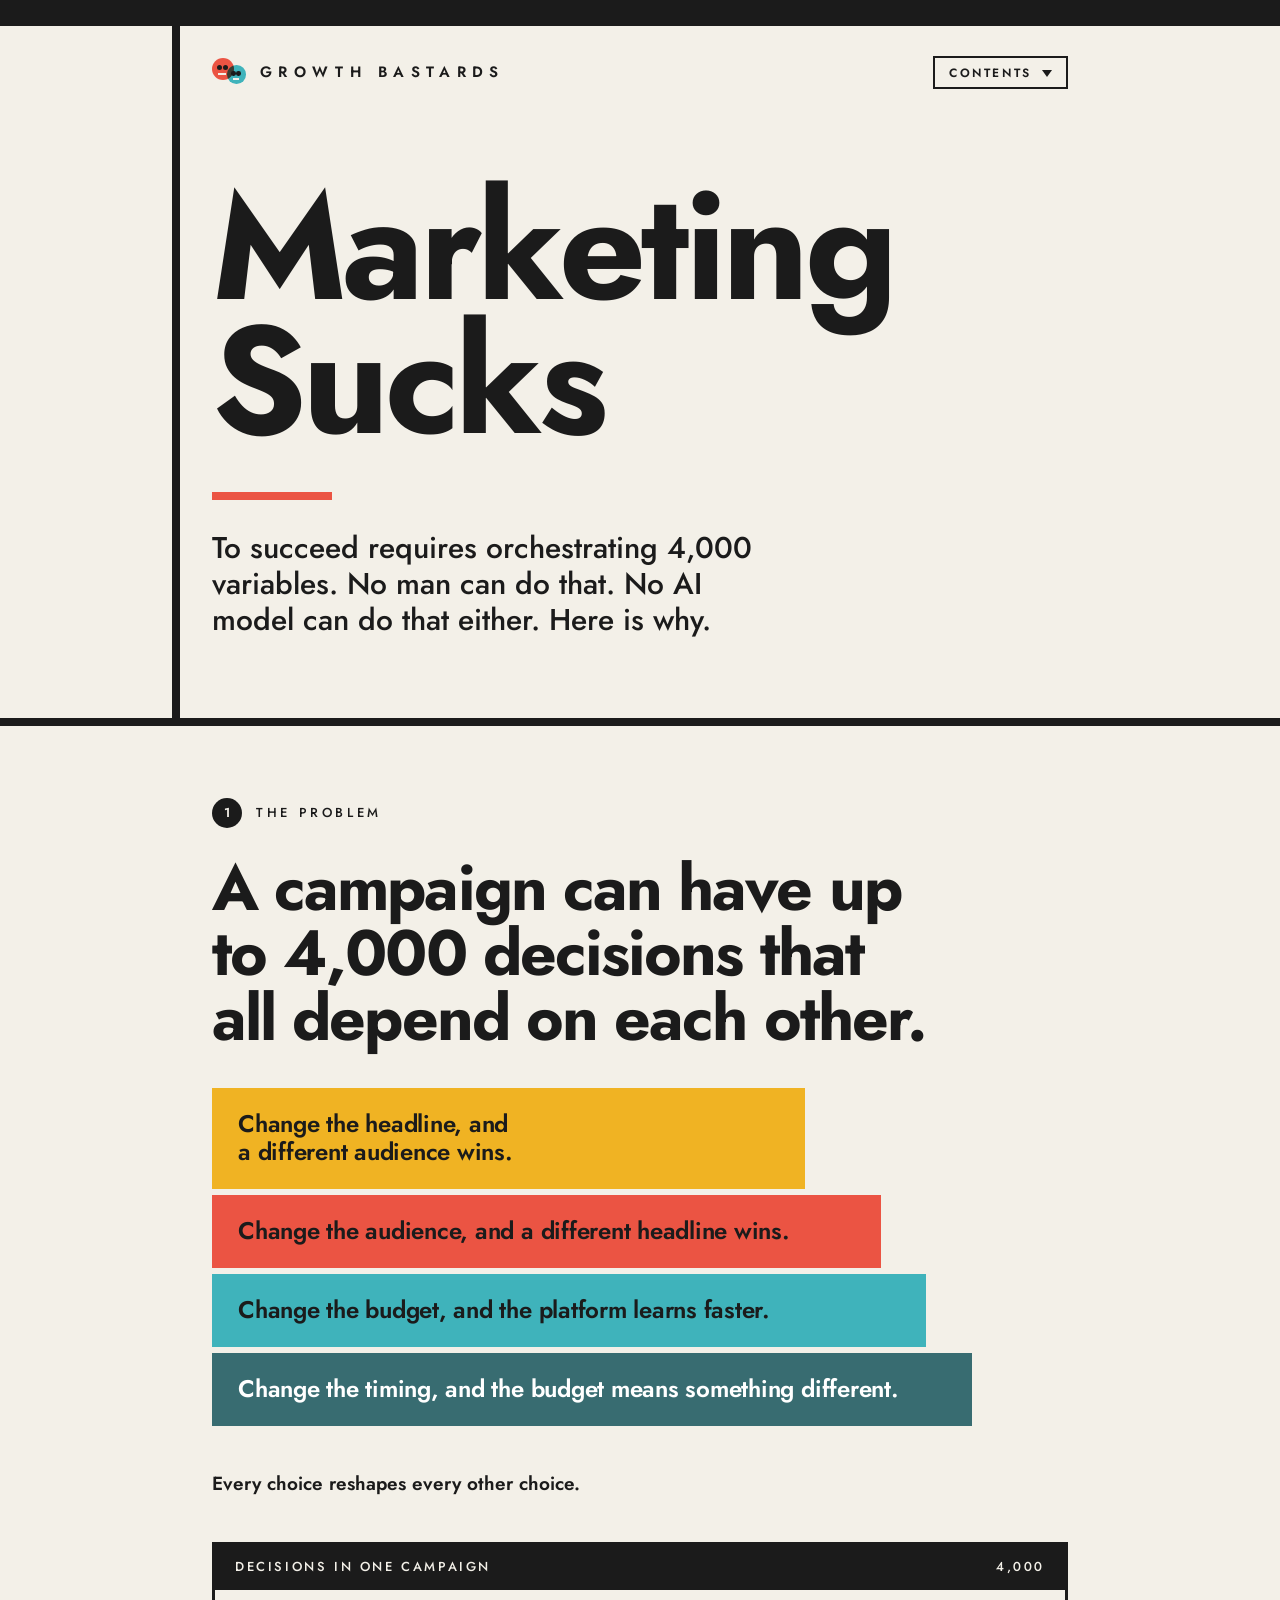
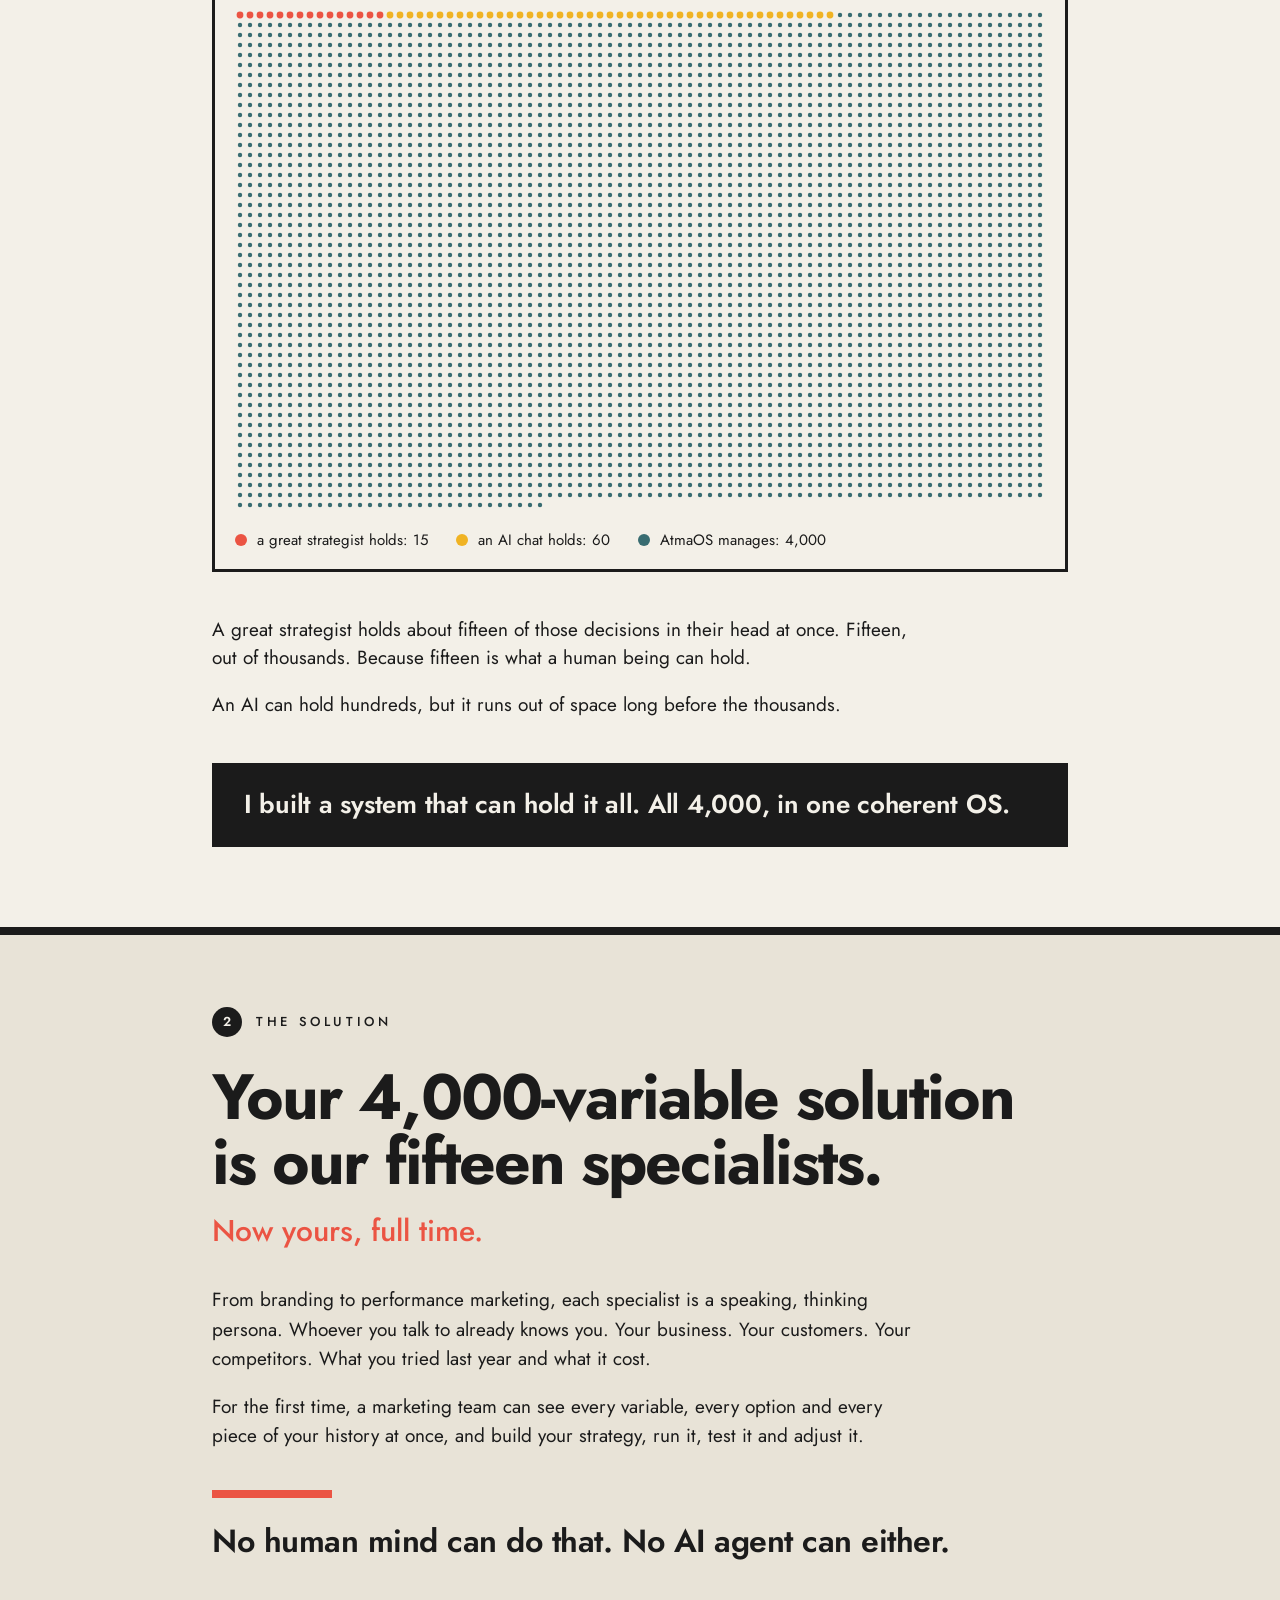
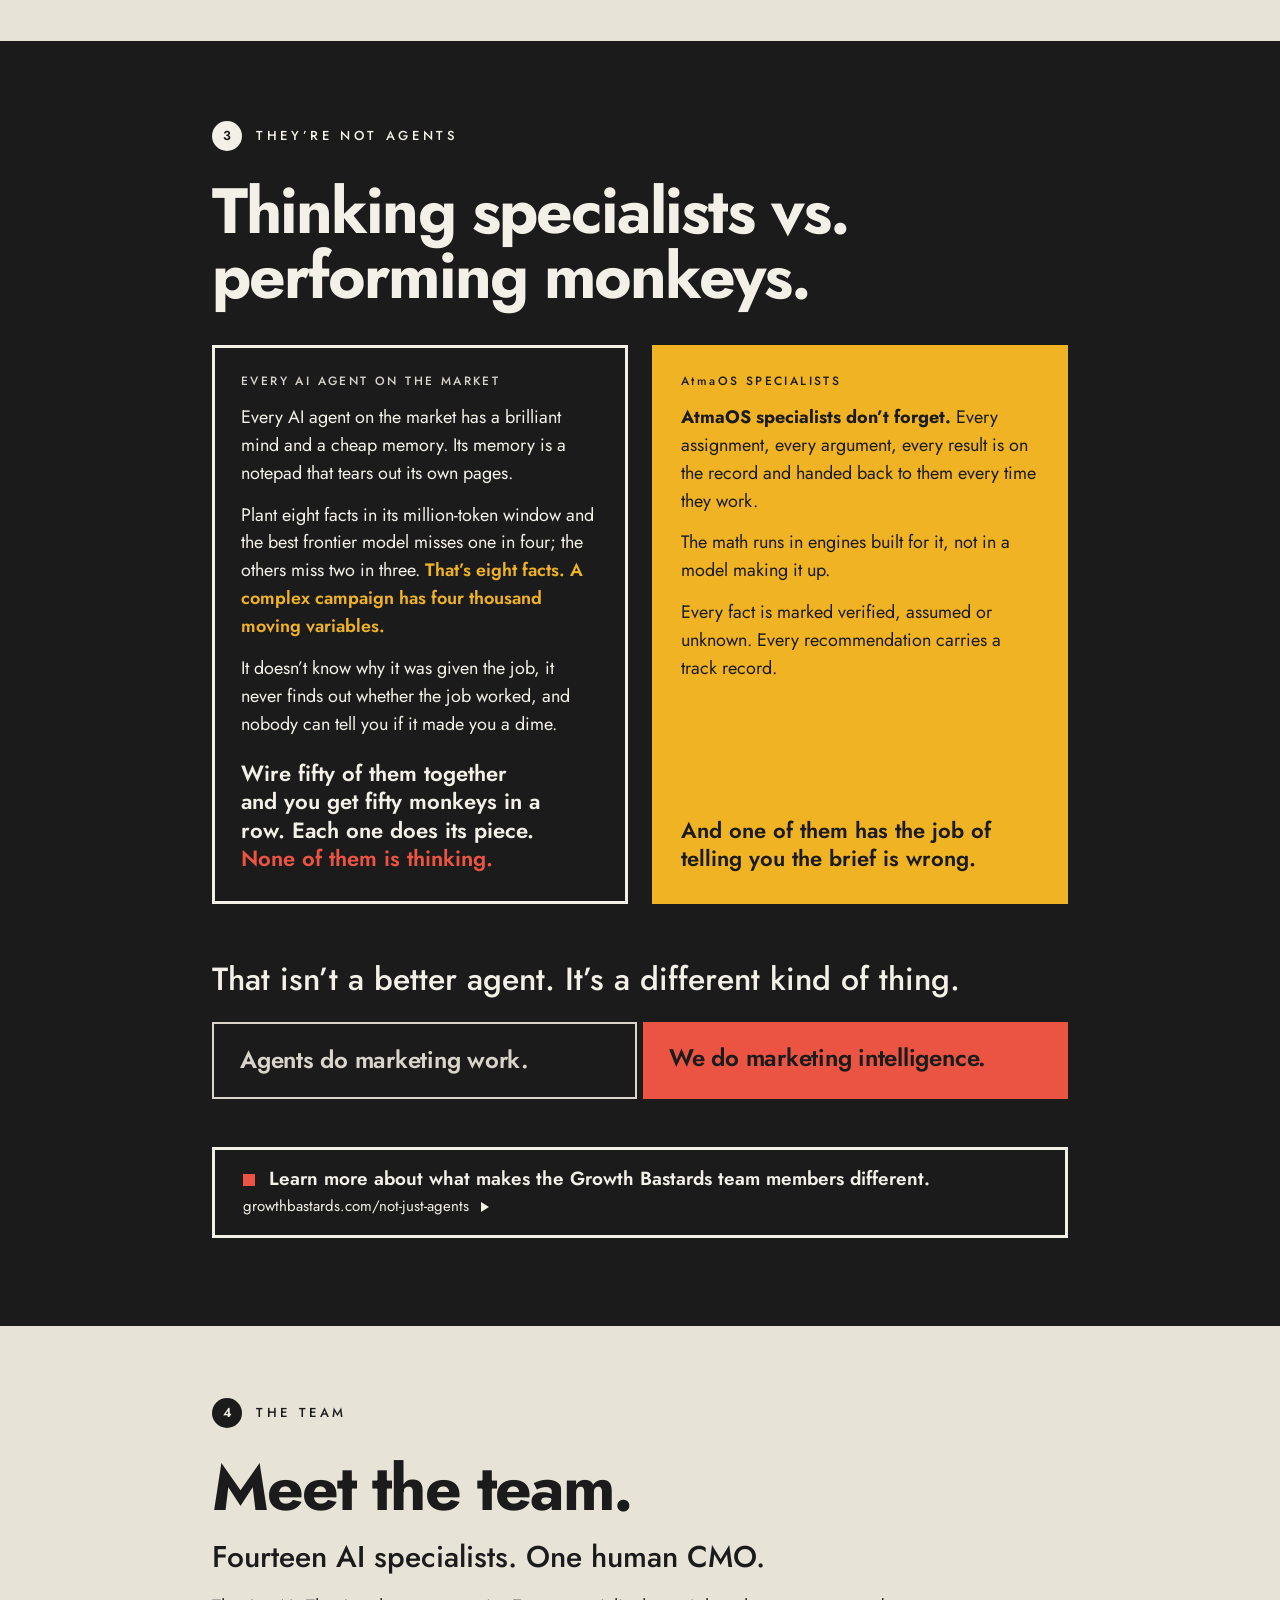
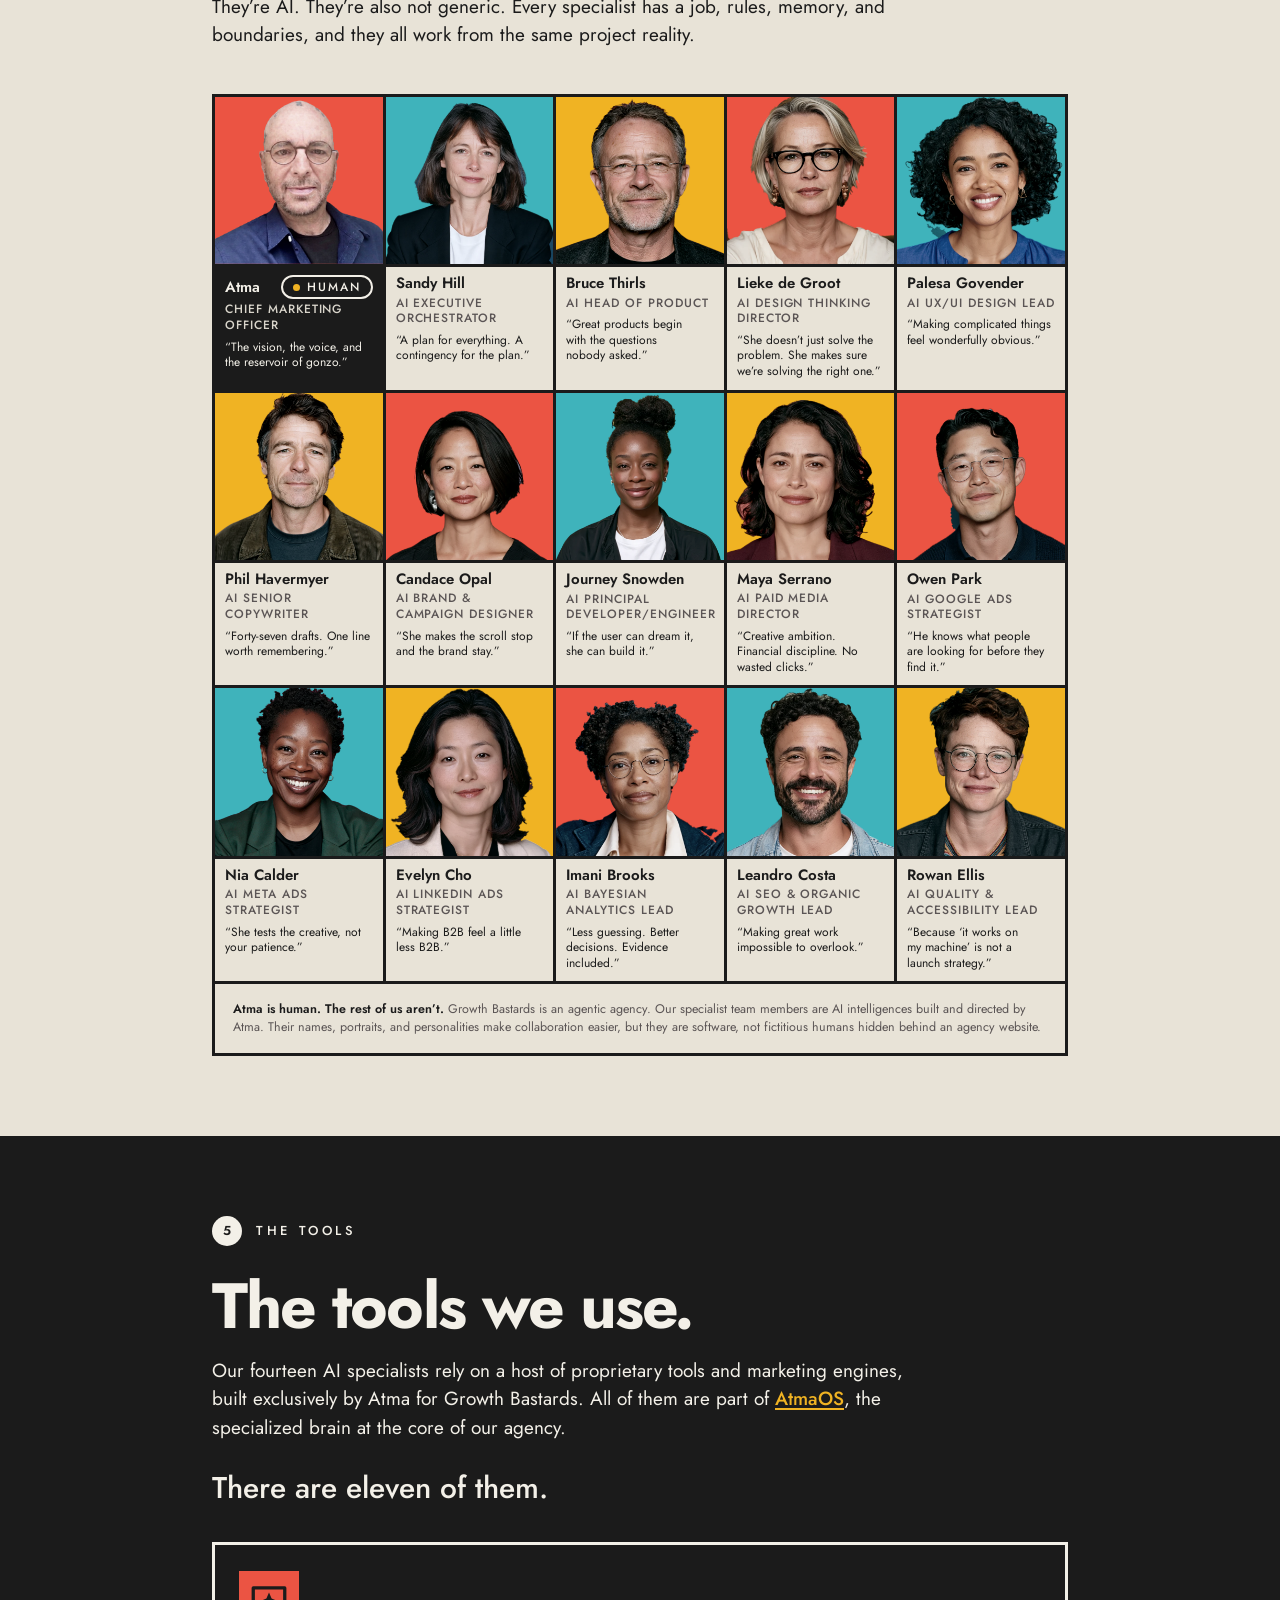
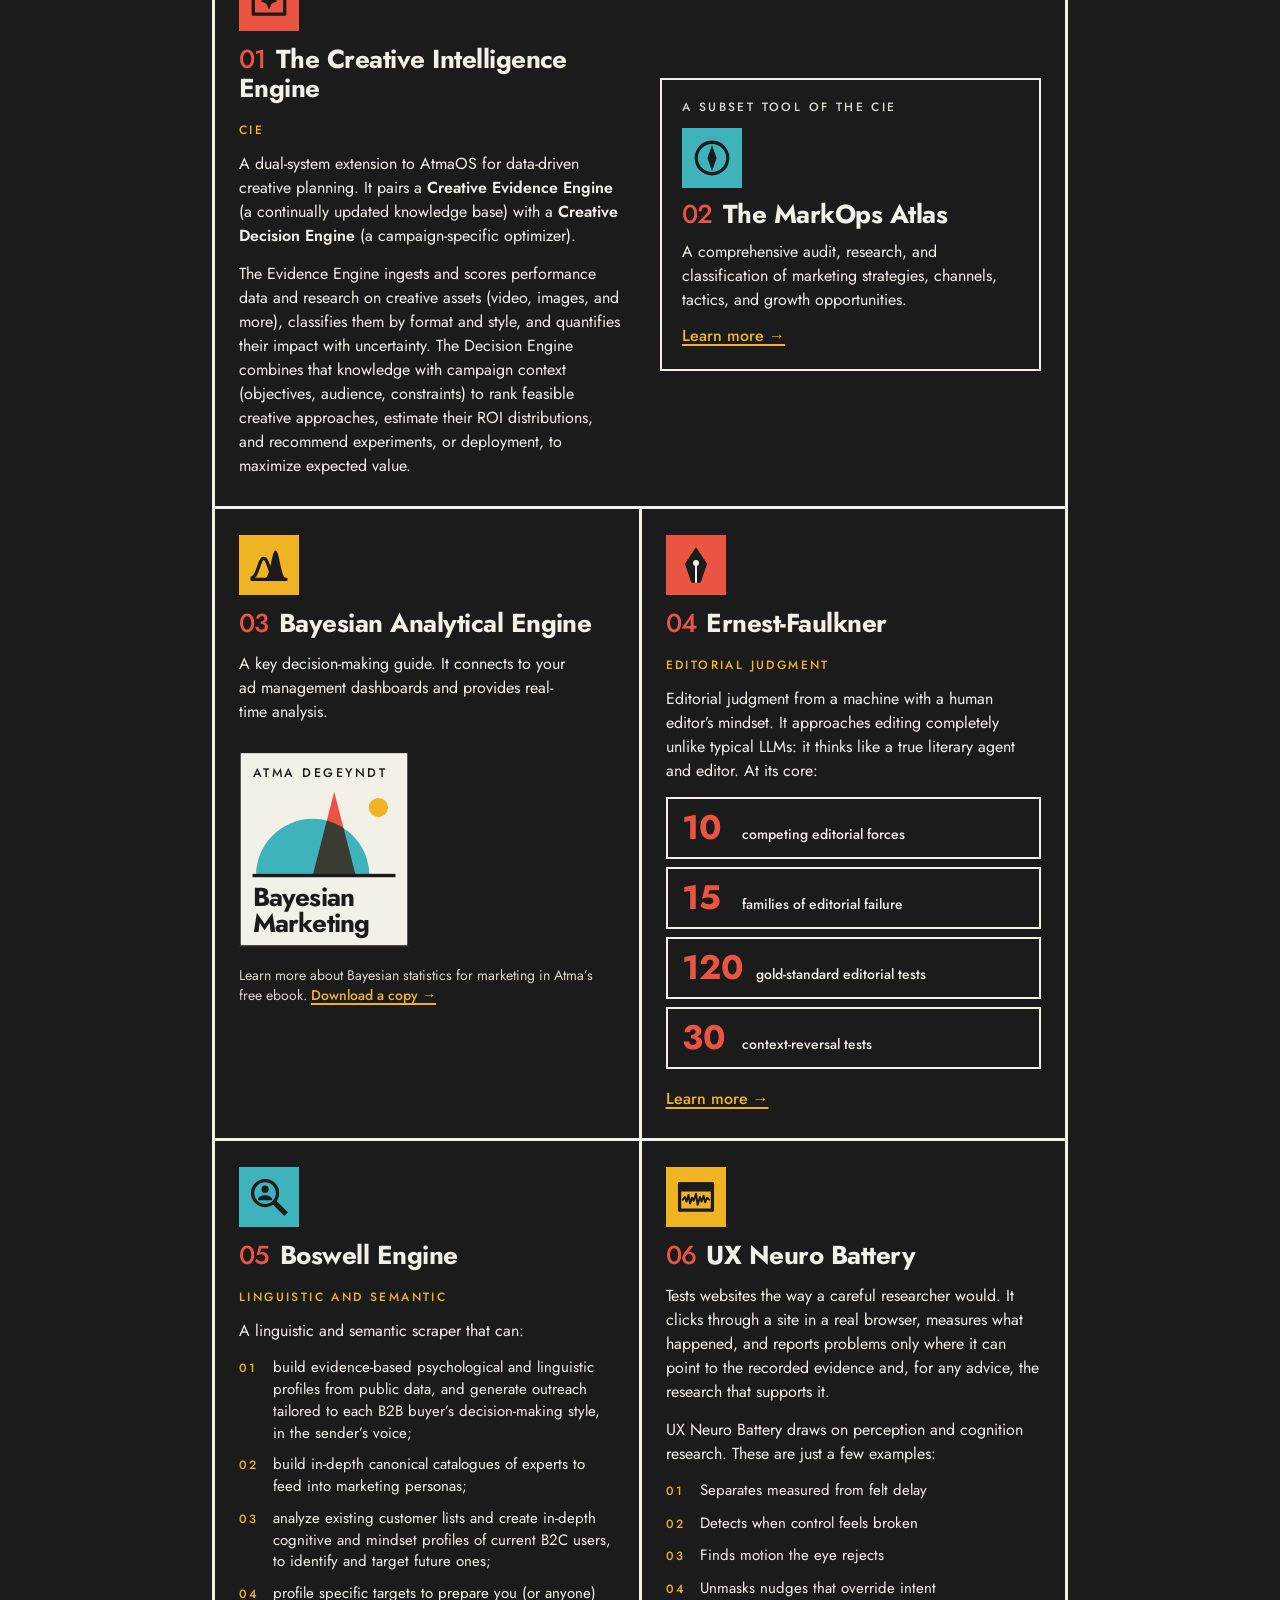
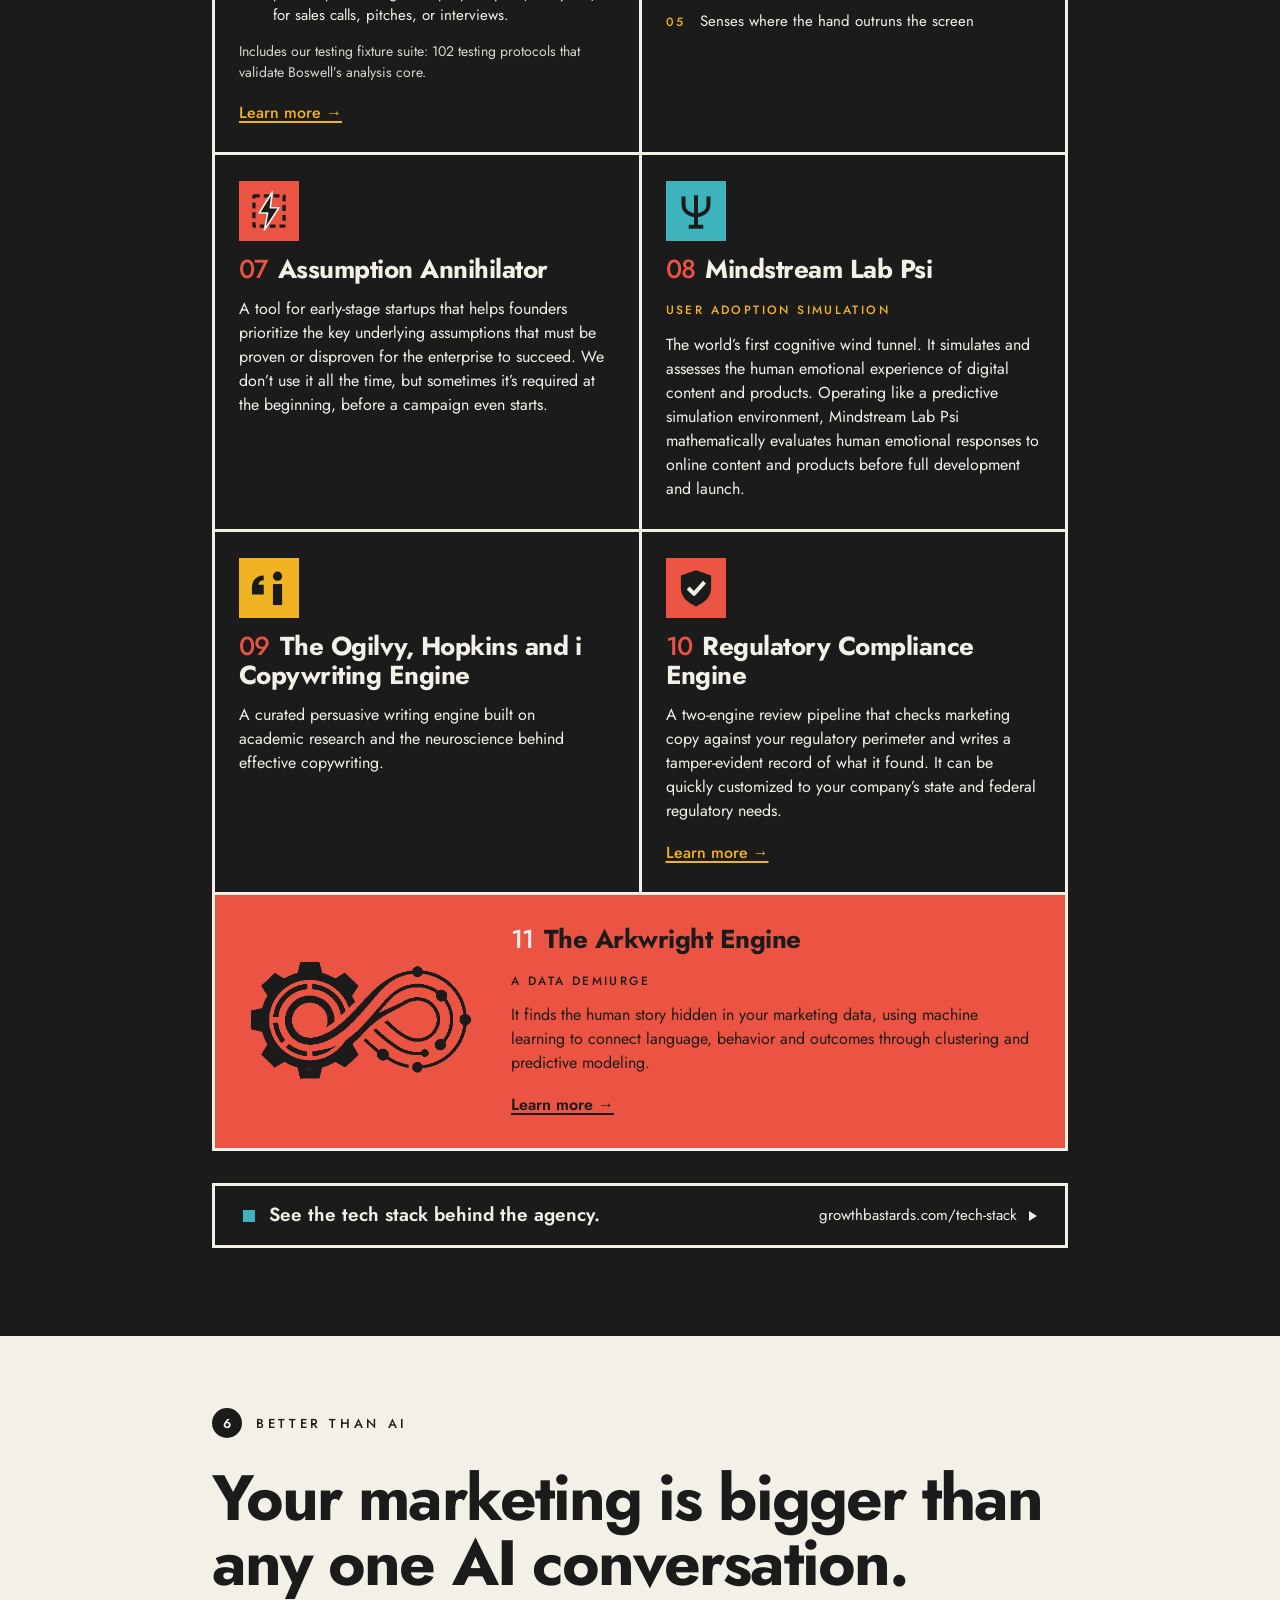
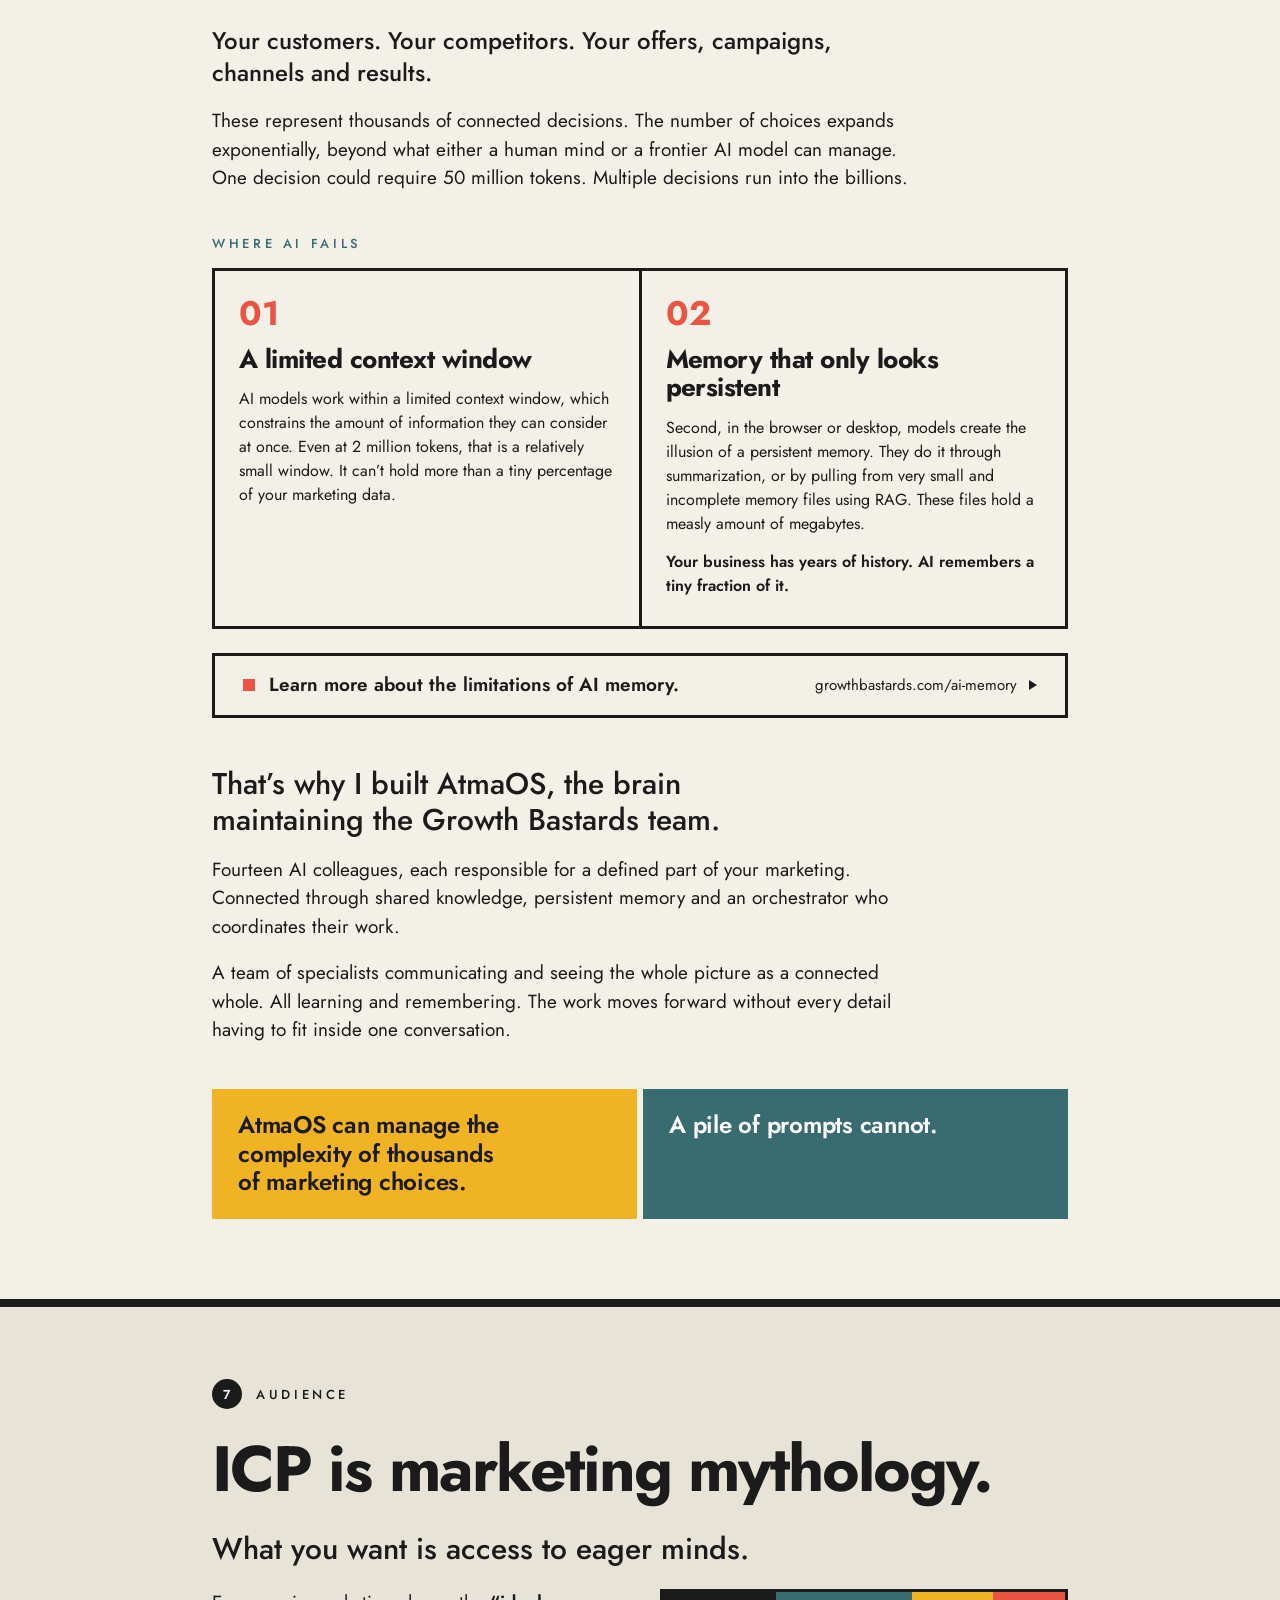
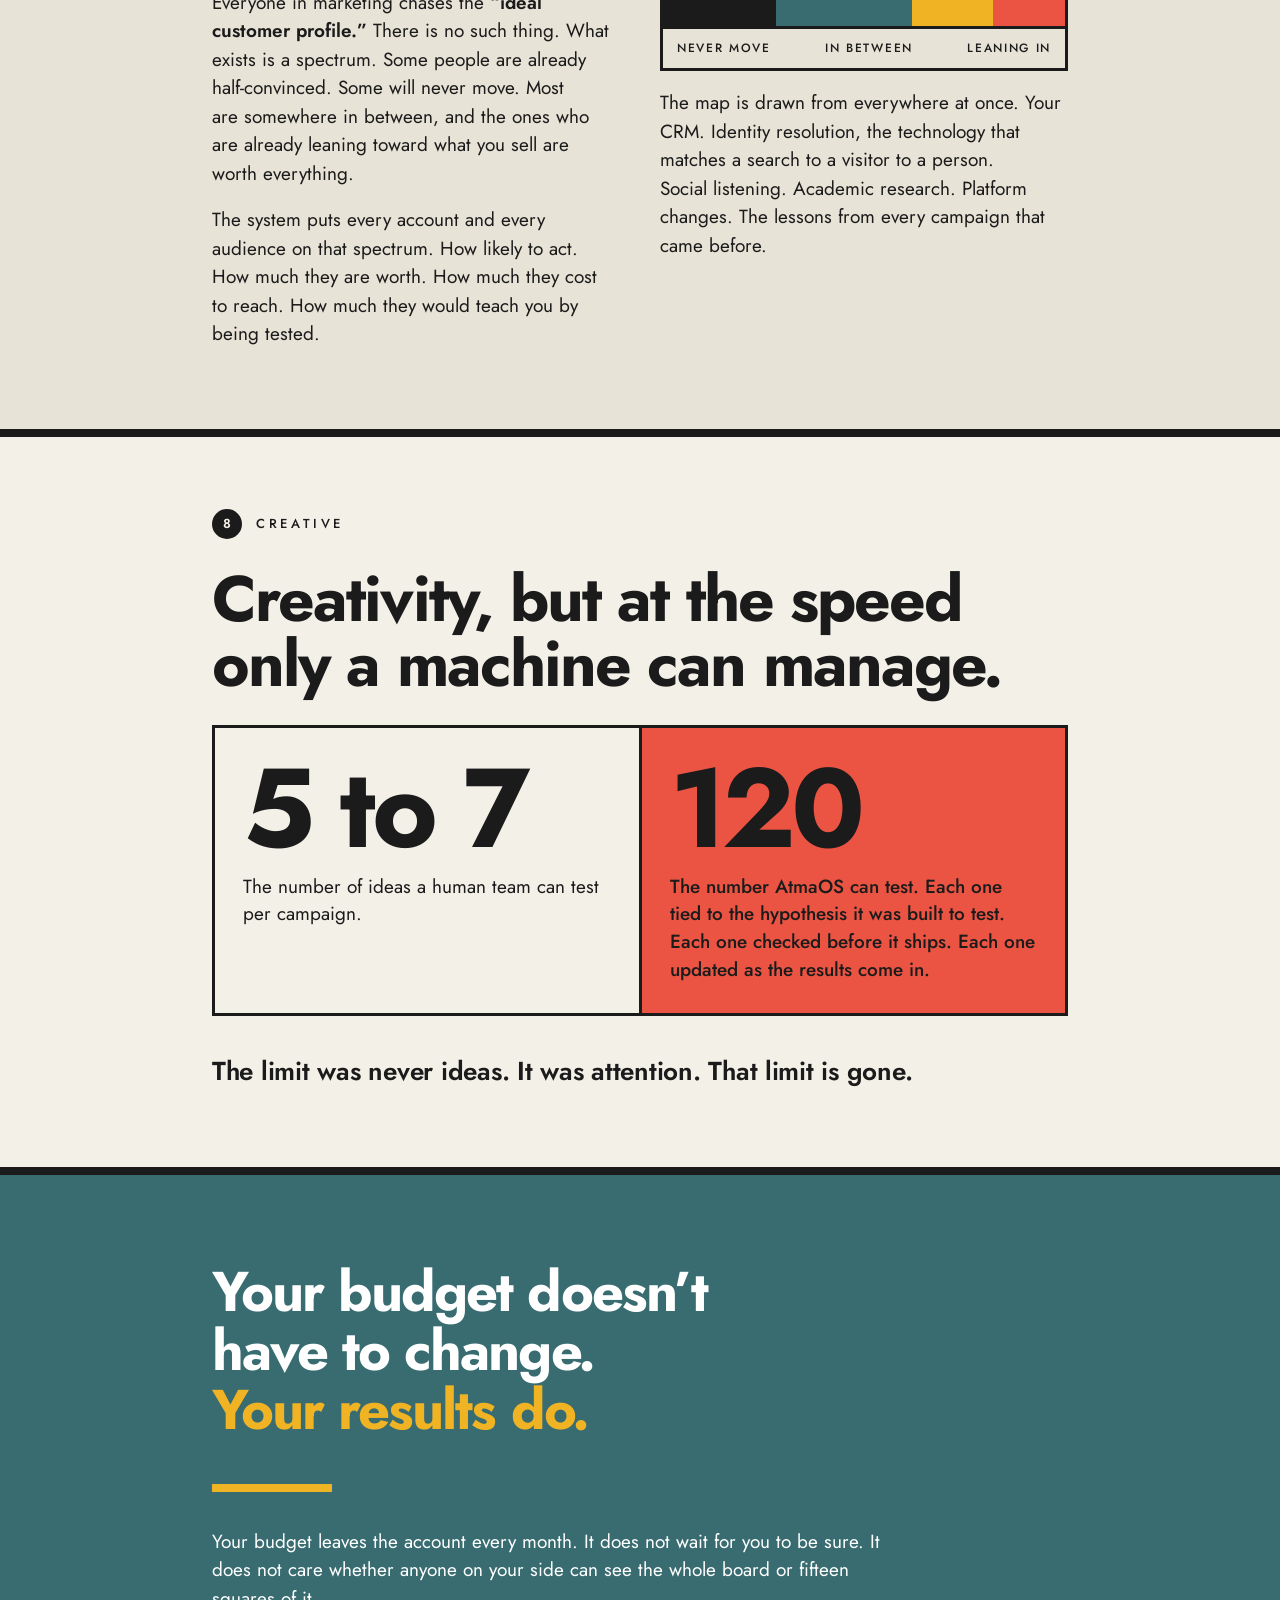
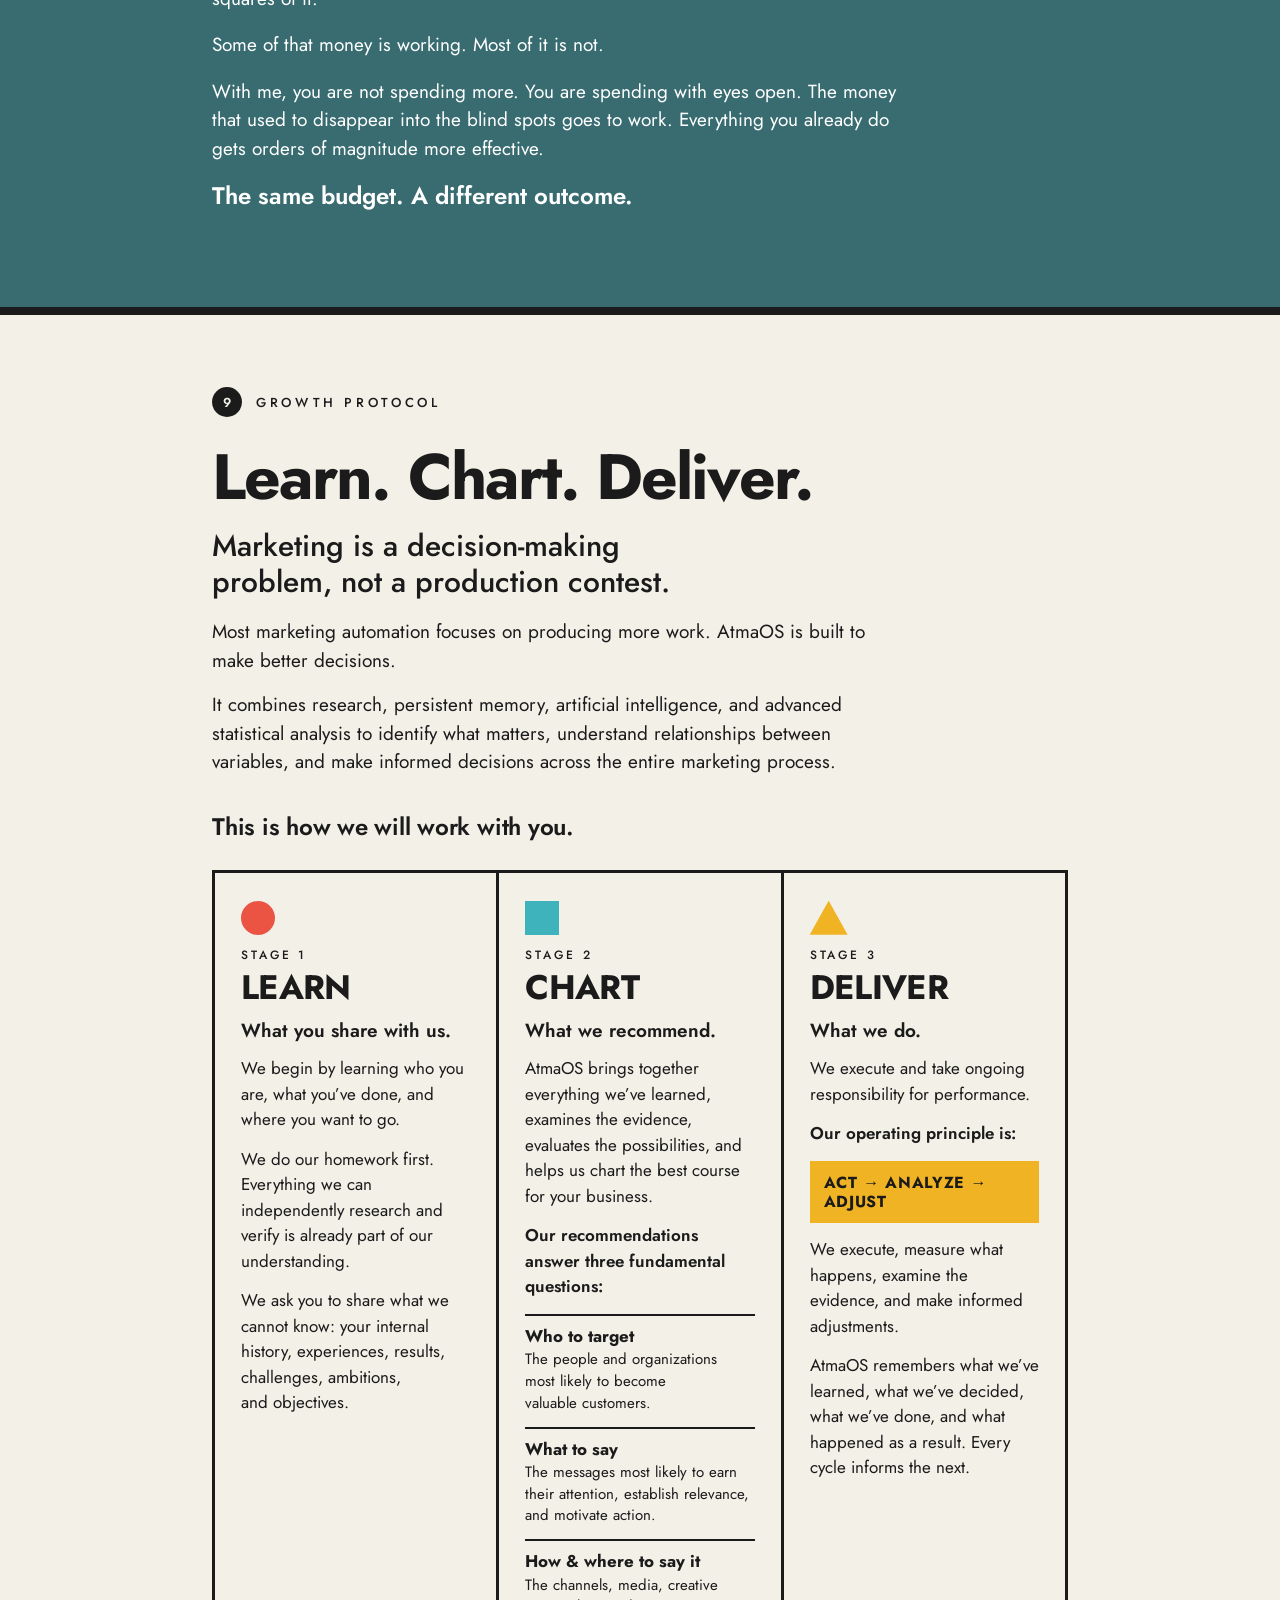
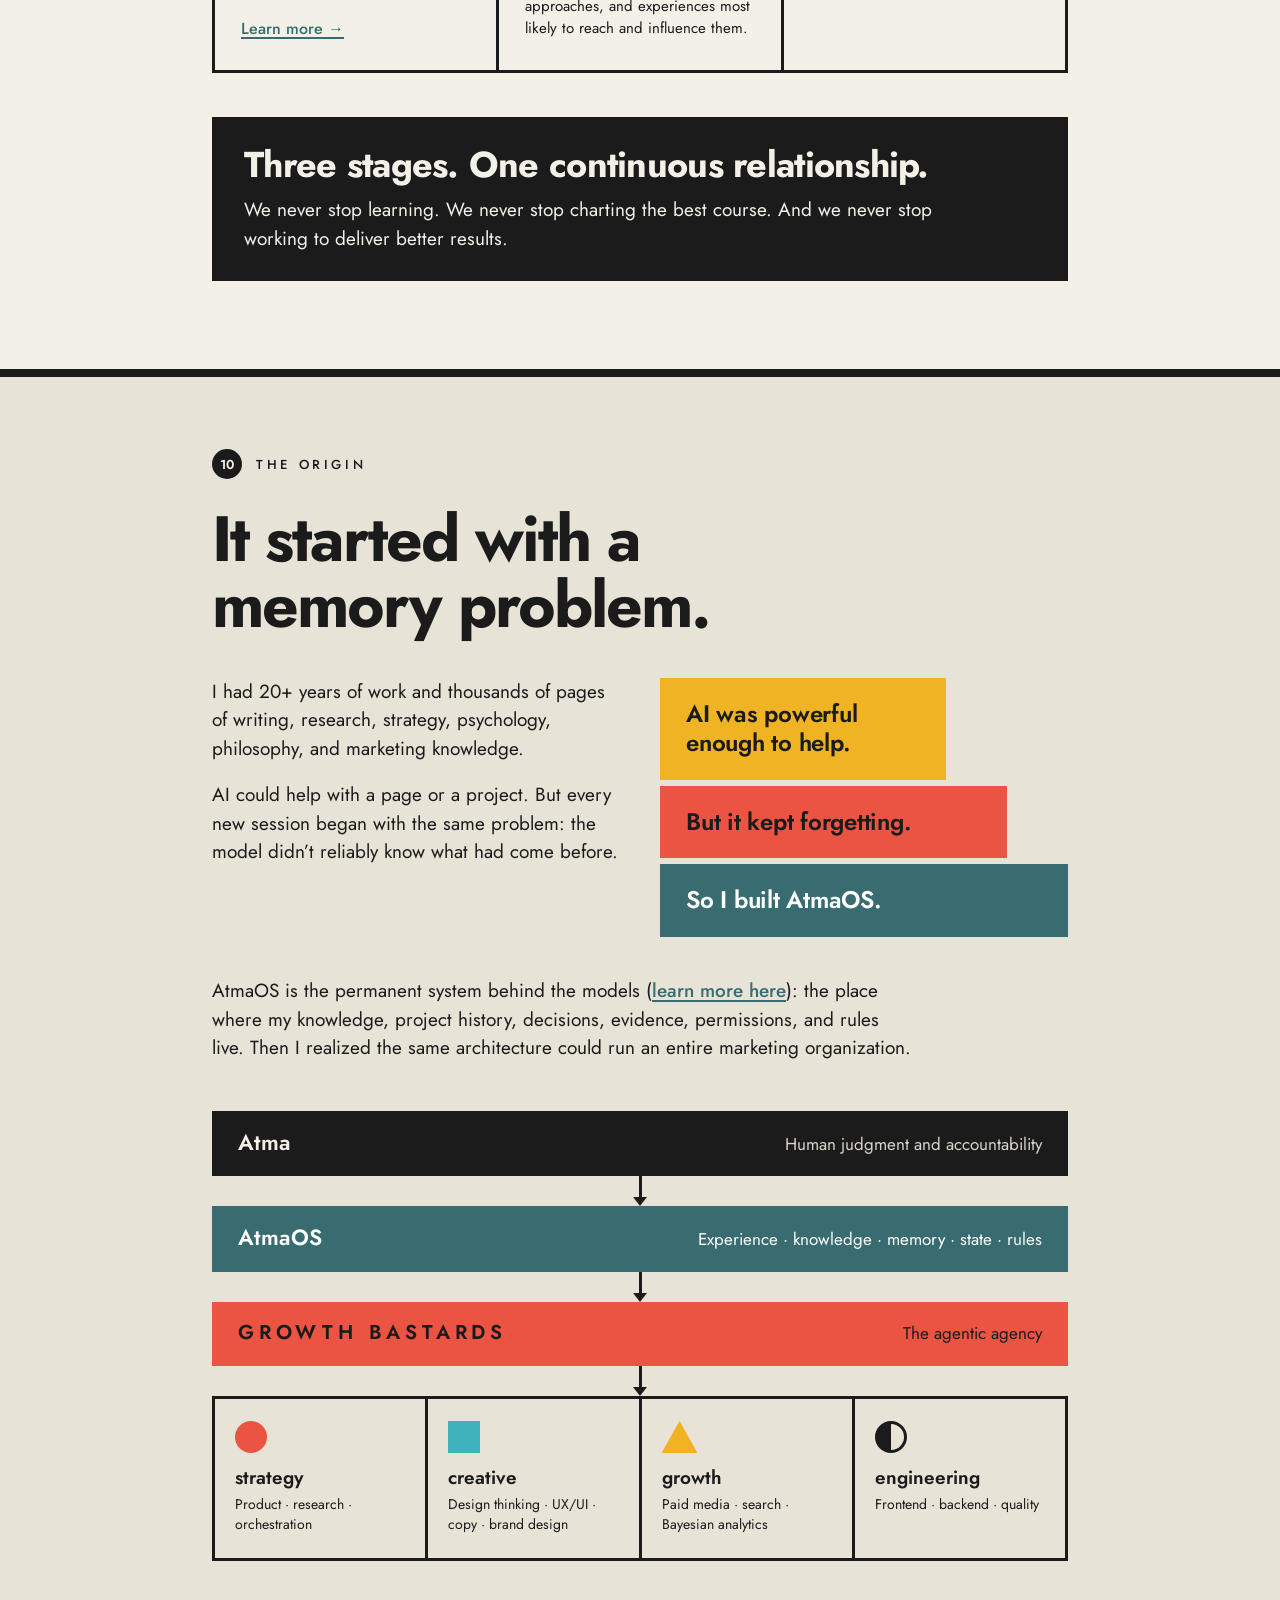
==== commit 99414c1a: "Correction to the text spacing in the hero graphic." ====
--- a/index.html
+++ b/index.html
@@ -119,7 +119,7 @@
 <p style="margin:0;max-width:640px;font:500 clamp(22px,2.78vw,30px)/1.2 Jost,sans-serif;text-wrap:balance">To succeed requires orchestrating 4,000 variables. No man can do that. No AI model can do that either. Here is why.</p>
 </div></div></header>
 <main id="main">
-<section style="border-top:8px solid #1B1B1B;"><div style="max-width:1080px;margin:0 auto;padding:72px clamp(20px,10.4vw,112px) 80px;box-sizing:border-box"><div style="display:flex;align-items:center;gap:14px;margin-bottom:28px"><span style="width:30px;height:30px;border-radius:50%;background:#1B1B1B;color:#F3F0E8;display:flex;align-items:center;justify-content:center;font:600 13px/1 Jost,sans-serif;flex:none">1</span><span style="font:500 13px/1 Jost,sans-serif;letter-spacing:0.28em;text-transform:uppercase">the problem</span></div><h2 style="margin:0 0 36px;font:700 clamp(38px,5.93vw,64px)/1.02 Jost,sans-serif;letter-spacing:-0.03em;text-wrap:balance">A campaign can have up to 4,000 decisions that all depend on each other.</h2><div style="display:flex;flex-direction:column;gap:6px;max-width:760px;margin-bottom:44px"><div style="width:78%;box-sizing:border-box;background:#F0B323;color:#1B1B1B;padding:22px 26px;font:600 24px/1.2 Jost,sans-serif;letter-spacing:-0.01em;text-wrap:balance">Change the headline, and a different audience wins.</div><div style="width:88%;box-sizing:border-box;background:#EB5443;color:#1B1B1B;padding:22px 26px;font:600 24px/1.2 Jost,sans-serif;letter-spacing:-0.01em;text-wrap:balance">Change the audience, and a different headline wins.</div><div style="width:94%;box-sizing:border-box;background:#3FB3BB;color:#1B1B1B;padding:22px 26px;font:600 24px/1.2 Jost,sans-serif;letter-spacing:-0.01em;text-wrap:balance">Change the budget, and the platform learns faster.</div><div style="width:100%;box-sizing:border-box;background:#386C71;color:#FFFFFF;padding:22px 26px;font:600 24px/1.2 Jost,sans-serif;letter-spacing:-0.01em;text-wrap:balance">Change the timing, and the budget means something different.</div></div><p style="margin:0;max-width:700px;font:400 19px/1.5 Jost,sans-serif;text-wrap:pretty;font-weight:600;margin-bottom:44px">Every choice reshapes every other choice.</p><div id="viz" style="border:3px solid #1B1B1B;background:#F3F0E8"><div style="padding:14px 20px;background:#1B1B1B;color:#F3F0E8;display:flex;justify-content:space-between;gap:8px 20px;flex-wrap:wrap;font:500 13px/1.3 Jost,sans-serif;letter-spacing:0.2em;text-transform:uppercase"><span>decisions in one campaign</span><span id="cnt" style="font-variant-numeric:tabular-nums">15</span></div><div style="padding:20px"><canvas id="cv" style="display:block;width:100%" aria-label="Four thousand dots: fifteen red for what a strategist holds, sixty yellow for what an AI chat holds, all four thousand teal for what AtmaOS manages"></canvas></div><div style="display:flex;flex-wrap:wrap;gap:8px 28px;padding:0 20px 18px;font:400 15px/1.4 Jost,sans-serif"><span style="display:flex;align-items:center;gap:10px"><span style="width:12px;height:12px;border-radius:50%;background:#EB5443"></span>a great strategist holds: 15</span><span style="display:flex;align-items:center;gap:10px"><span style="width:12px;height:12px;border-radius:50%;background:#F0B323"></span>an AI chat holds: 60</span><span style="display:flex;align-items:center;gap:10px"><span style="width:12px;height:12px;border-radius:50%;background:#386C71"></span><span style="text-transform:none">AtmaOS</span> manages: 4,000</span></div></div><div style="margin-top:44px;display:flex;flex-direction:column;gap:18px"><p style="margin:0;max-width:700px;font:400 19px/1.5 Jost,sans-serif;text-wrap:pretty;">A great strategist holds about fifteen of those decisions in their head at once. Fifteen, out of thousands. Because fifteen is what a human being can hold.</p><p style="margin:0;max-width:700px;font:400 19px/1.5 Jost,sans-serif;text-wrap:pretty;">An AI can hold hundreds, but it runs out of space long before the thousands.</p></div><div style="margin-top:44px;background:#1B1B1B;color:#F3F0E8;padding:26px 32px;font:600 26px/1.2 Jost,sans-serif;letter-spacing:-0.01em;text-wrap:balance">I built a system that can hold it all. All 4,000, in one coherent OS.</div></div></section>
+<section style="border-top:8px solid #1B1B1B;"><div style="max-width:1080px;margin:0 auto;padding:72px clamp(20px,10.4vw,112px) 80px;box-sizing:border-box"><div style="display:flex;align-items:center;gap:14px;margin-bottom:28px"><span style="width:30px;height:30px;border-radius:50%;background:#1B1B1B;color:#F3F0E8;display:flex;align-items:center;justify-content:center;font:600 13px/1 Jost,sans-serif;flex:none">1</span><span style="font:500 13px/1 Jost,sans-serif;letter-spacing:0.28em;text-transform:uppercase">the problem</span></div><h2 style="margin:0 0 36px;font:700 clamp(38px,5.93vw,64px)/1.02 Jost,sans-serif;letter-spacing:-0.03em;text-wrap:balance">A campaign can have up to 4,000 decisions that all depend on each other.</h2><div style="display:flex;flex-direction:column;gap:6px;max-width:760px;margin-bottom:44px"><div style="width:78%;box-sizing:border-box;background:#F0B323;color:#1B1B1B;padding:22px 26px;font:600 24px/1.2 Jost,sans-serif;letter-spacing:-0.01em;text-wrap:balance">Change the headline, and a different audience wins.</div><div style="width:88%;box-sizing:border-box;background:#EB5443;color:#1B1B1B;padding:22px 26px;font:600 24px/1.2 Jost,sans-serif;letter-spacing:-0.01em;text-wrap:balance">Change the audience, and a different headline wins.</div><div style="width:94%;box-sizing:border-box;background:#3FB3BB;color:#1B1B1B;padding:22px 26px;font:600 24px/1.2 Jost,sans-serif;letter-spacing:-0.01em;text-wrap:balance">Change the budget, and the platform learns faster.</div><div style="width:100%;box-sizing:border-box;background:#386C71;color:#FFFFFF;padding:22px 26px;font:600 24px/1.2 Jost,sans-serif;letter-spacing:-0.01em;text-wrap:balance">Change the timing, and the budget means something different.</div></div><p style="margin:0;max-width:700px;font:400 19px/1.5 Jost,sans-serif;text-wrap:pretty;font-weight:600;margin-bottom:44px">Every choice reshapes every other choice.</p><div id="viz" style="border:3px solid #1B1B1B;background:#F3F0E8"><div style="padding:14px 20px;background:#1B1B1B;color:#F3F0E8;display:flex;justify-content:space-between;gap:8px 20px;flex-wrap:wrap;font:500 13px/1.3 Jost,sans-serif;letter-spacing:0.2em;text-transform:uppercase"><span>decisions in one campaign</span><span id="cnt" style="font-variant-numeric:tabular-nums">15</span></div><div style="padding:20px"><canvas id="cv" style="display:block;width:100%" aria-label="Four thousand dots: fifteen red for what a strategist holds, sixty yellow for what an AI chat holds, all four thousand teal for what AtmaOS manages"></canvas></div><div style="display:flex;flex-wrap:wrap;gap:8px 28px;padding:0 20px 18px;font:400 15px/1.4 Jost,sans-serif"><span style="display:flex;align-items:center;gap:10px"><span style="width:12px;height:12px;border-radius:50%;background:#EB5443"></span>a great strategist holds: 15</span><span style="display:flex;align-items:center;gap:10px"><span style="width:12px;height:12px;border-radius:50%;background:#F0B323"></span>an AI chat holds: 60</span><span style="display:flex;align-items:center;gap:10px"><span style="width:12px;height:12px;border-radius:50%;background:#386C71"></span><span><span style="text-transform:none">AtmaOS</span> manages: 4,000</span></span></div></div><div style="margin-top:44px;display:flex;flex-direction:column;gap:18px"><p style="margin:0;max-width:700px;font:400 19px/1.5 Jost,sans-serif;text-wrap:pretty;">A great strategist holds about fifteen of those decisions in their head at once. Fifteen, out of thousands. Because fifteen is what a human being can hold.</p><p style="margin:0;max-width:700px;font:400 19px/1.5 Jost,sans-serif;text-wrap:pretty;">An AI can hold hundreds, but it runs out of space long before the thousands.</p></div><div style="margin-top:44px;background:#1B1B1B;color:#F3F0E8;padding:26px 32px;font:600 26px/1.2 Jost,sans-serif;letter-spacing:-0.01em;text-wrap:balance">I built a system that can hold it all. All 4,000, in one coherent OS.</div></div></section>
 <section id="solution" style="border-top:8px solid #1B1B1B;background:#E8E3D7"><div style="max-width:1080px;margin:0 auto;padding:72px clamp(20px,10.4vw,112px) 80px;box-sizing:border-box">
 <div style="display:flex;align-items:center;gap:14px;margin-bottom:28px"><span style="width:30px;height:30px;border-radius:50%;background:#1B1B1B;color:#F3F0E8;display:flex;align-items:center;justify-content:center;font:600 13px/1 Jost,sans-serif;flex:none">2</span><span style="font:500 13px/1 Jost,sans-serif;letter-spacing:0.28em;text-transform:uppercase">the solution</span></div>
 <h2 style="margin:0 0 18px;font:700 clamp(38px,5.93vw,64px)/1.02 Jost,sans-serif;letter-spacing:-0.03em;text-wrap:balance">Your 4,000-variable solution is our fifteen specialists.</h2>
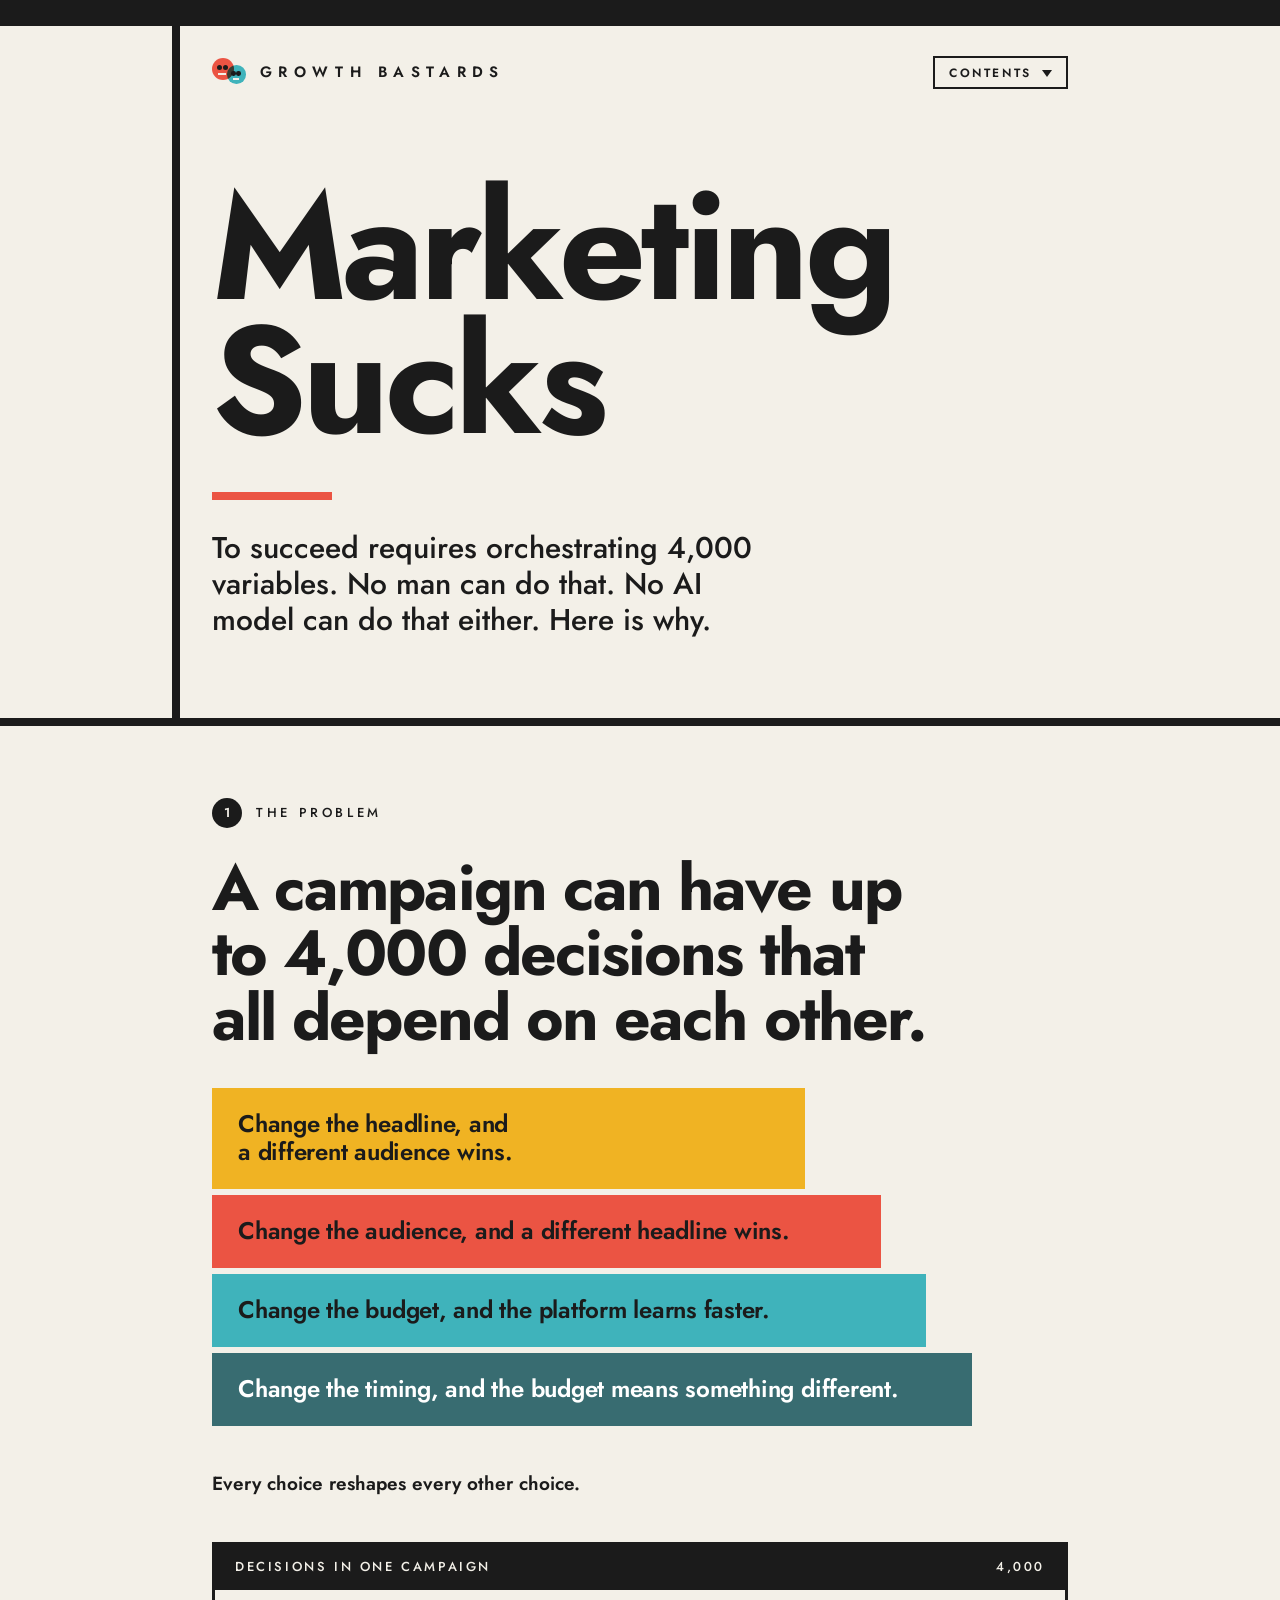
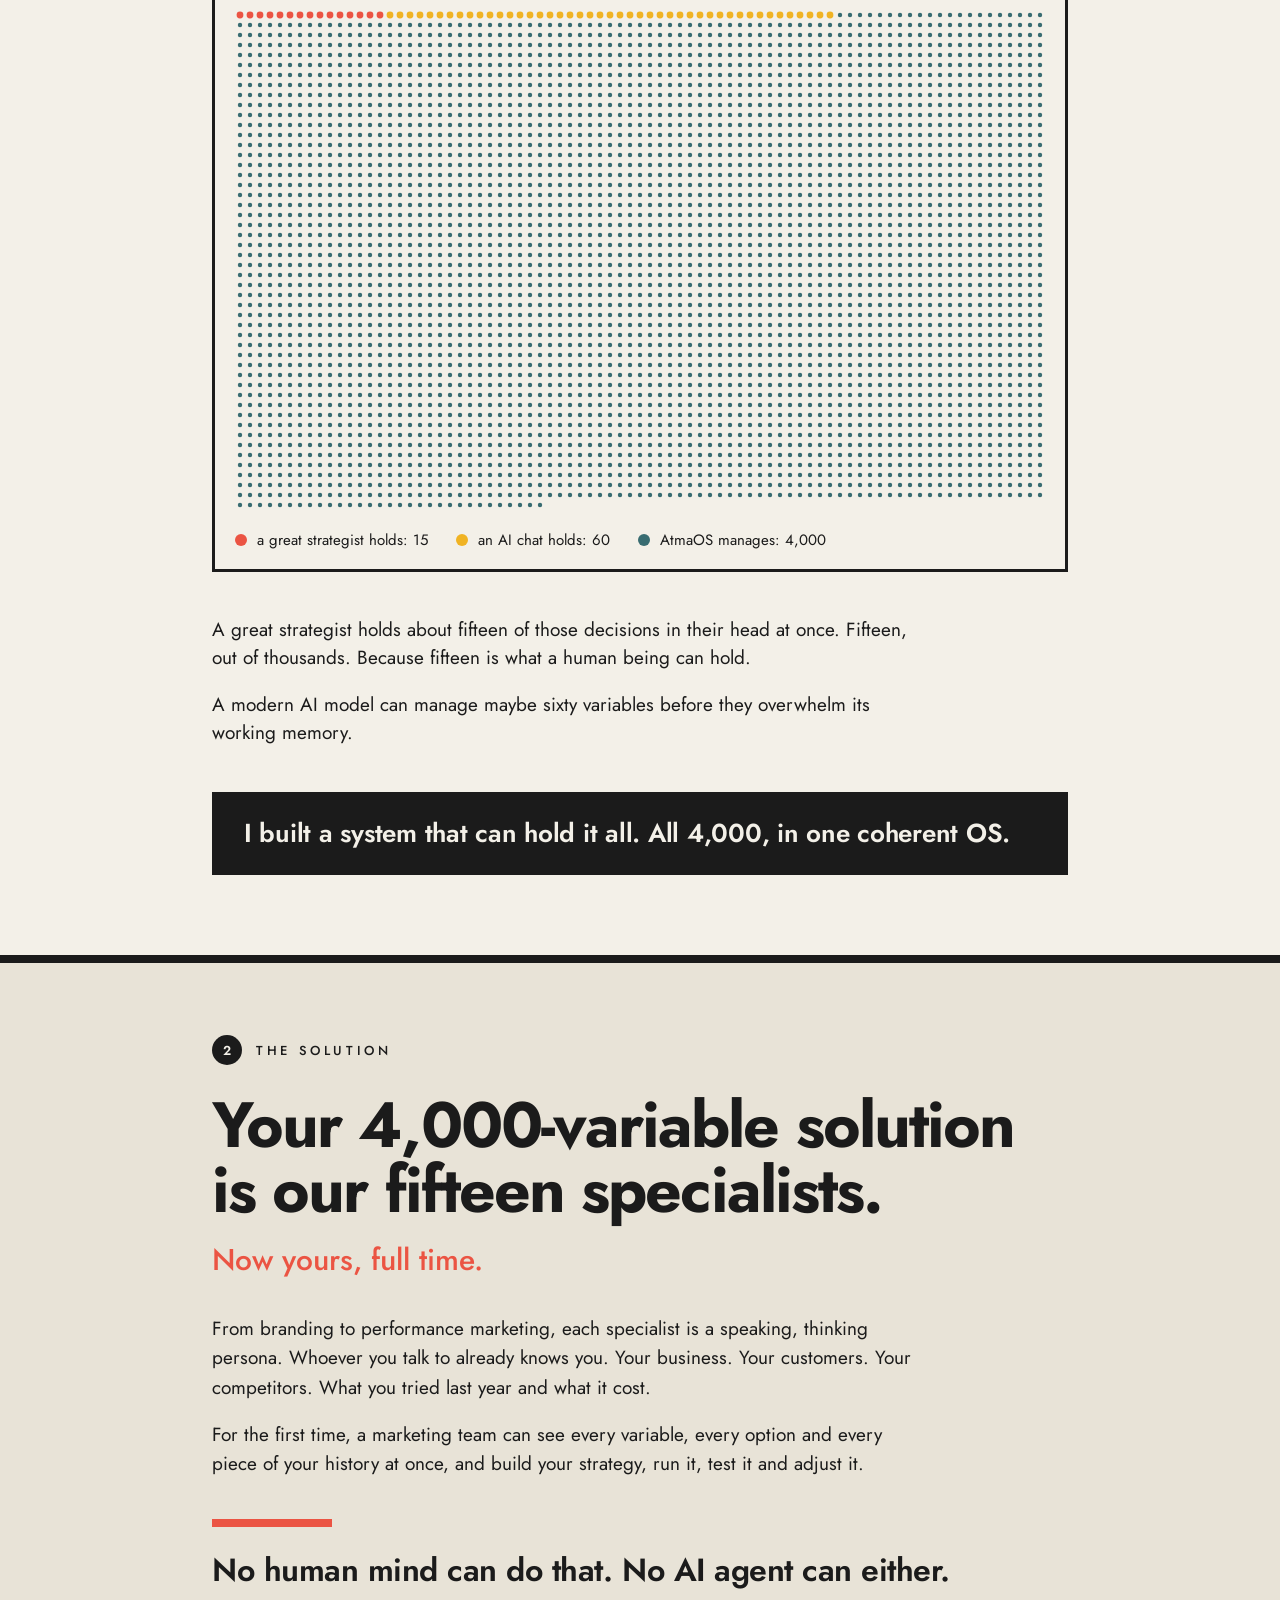
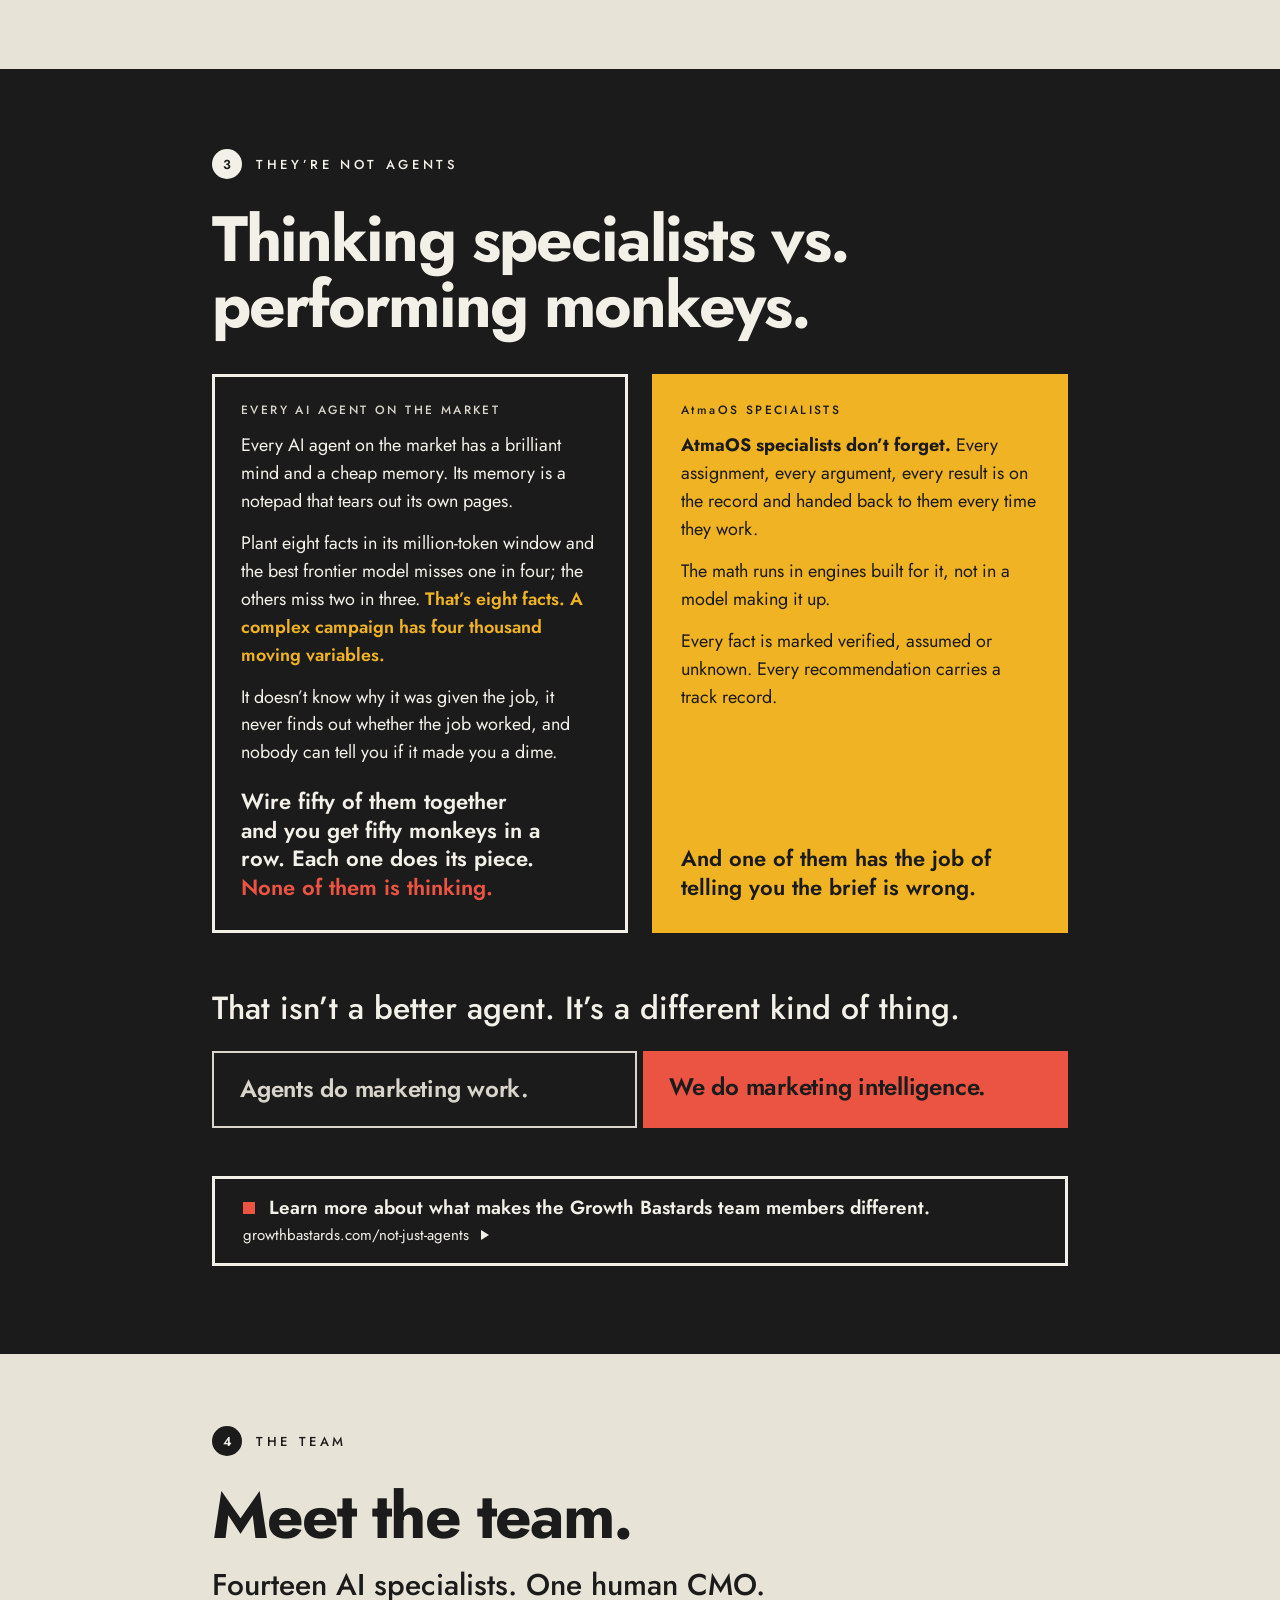
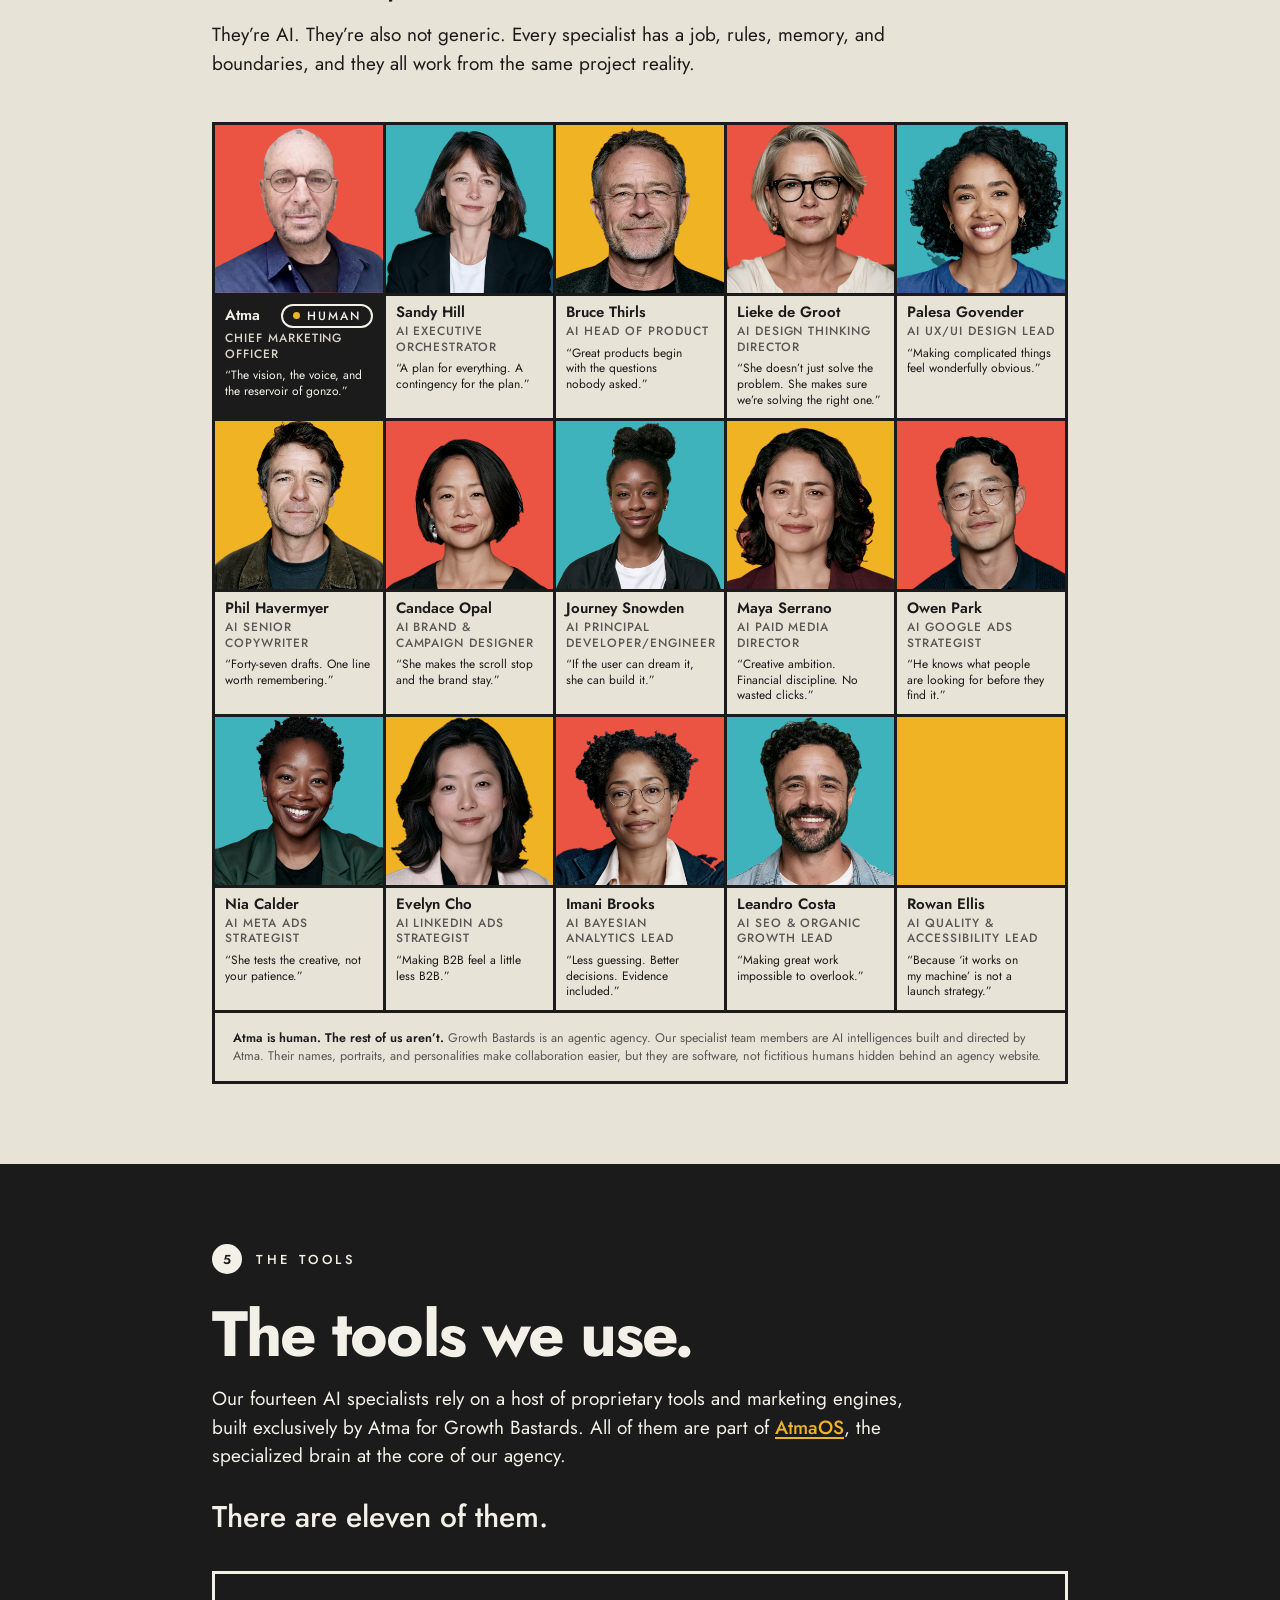
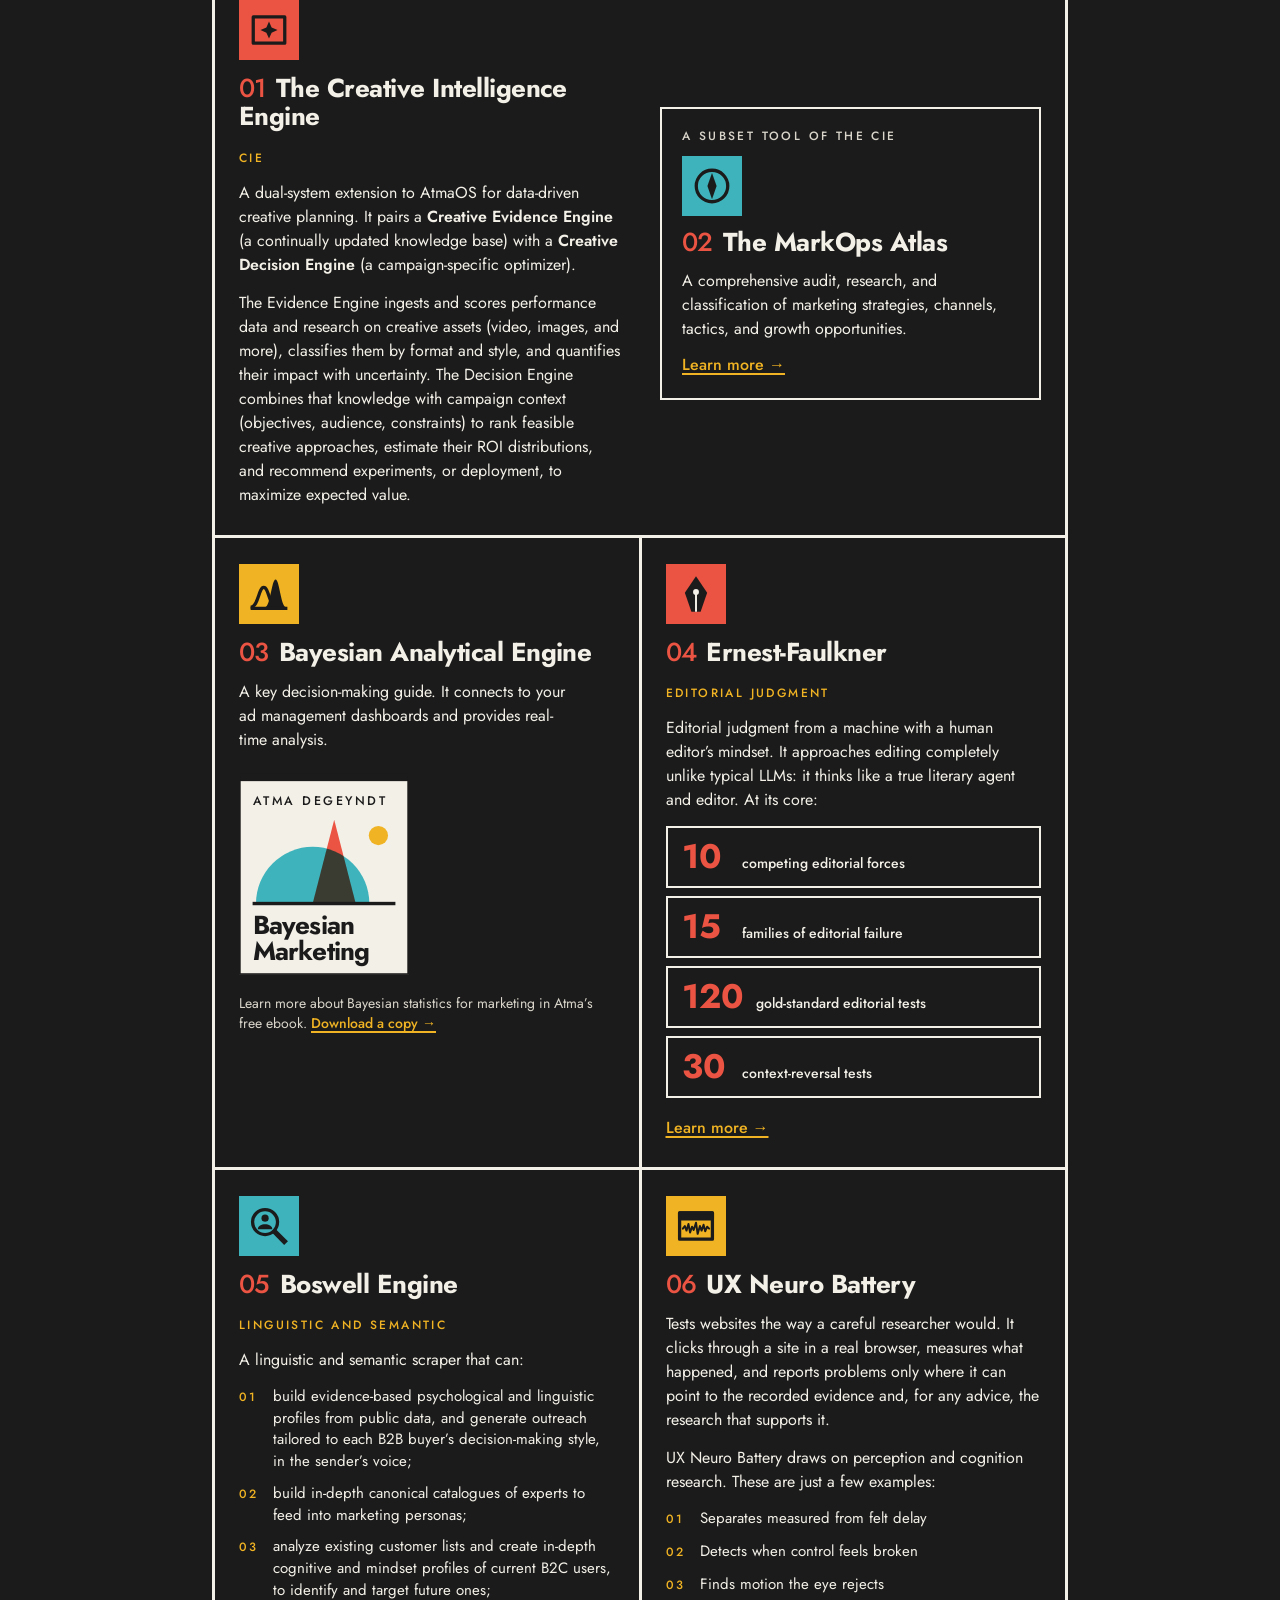
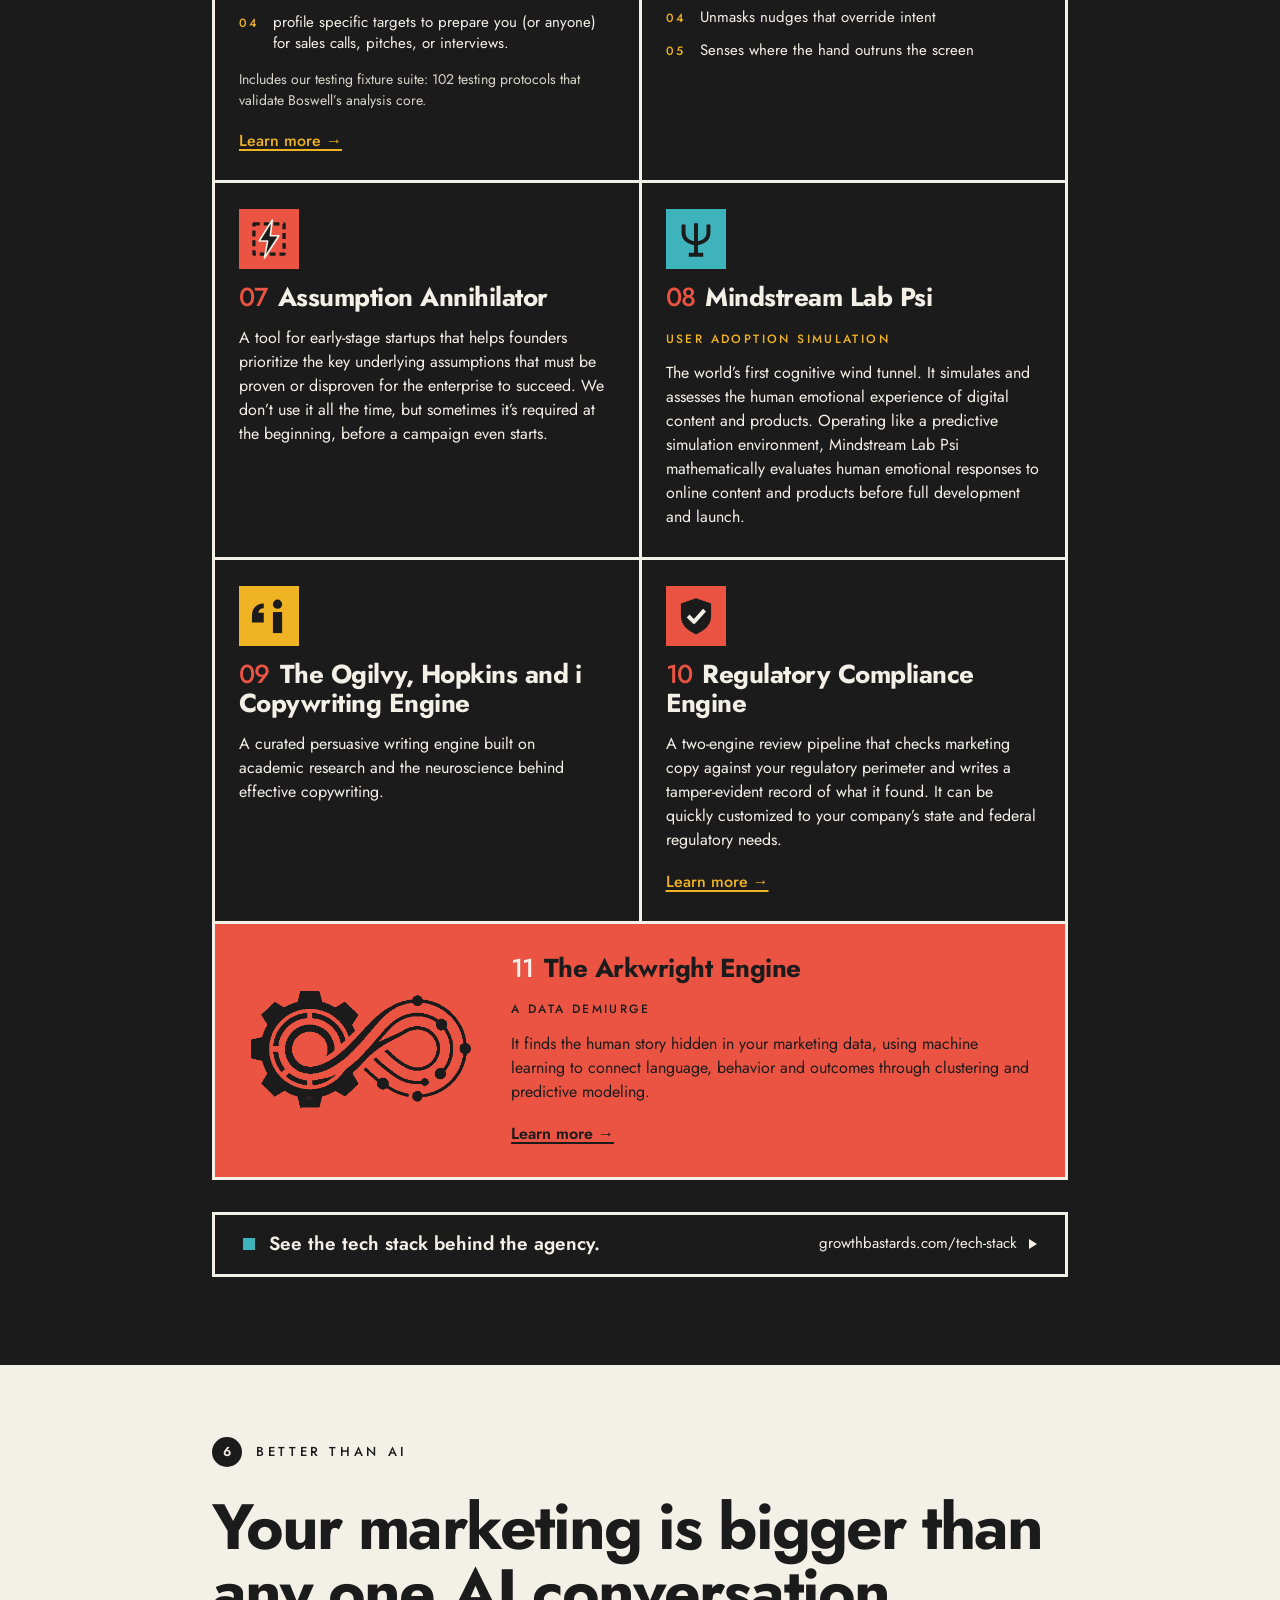
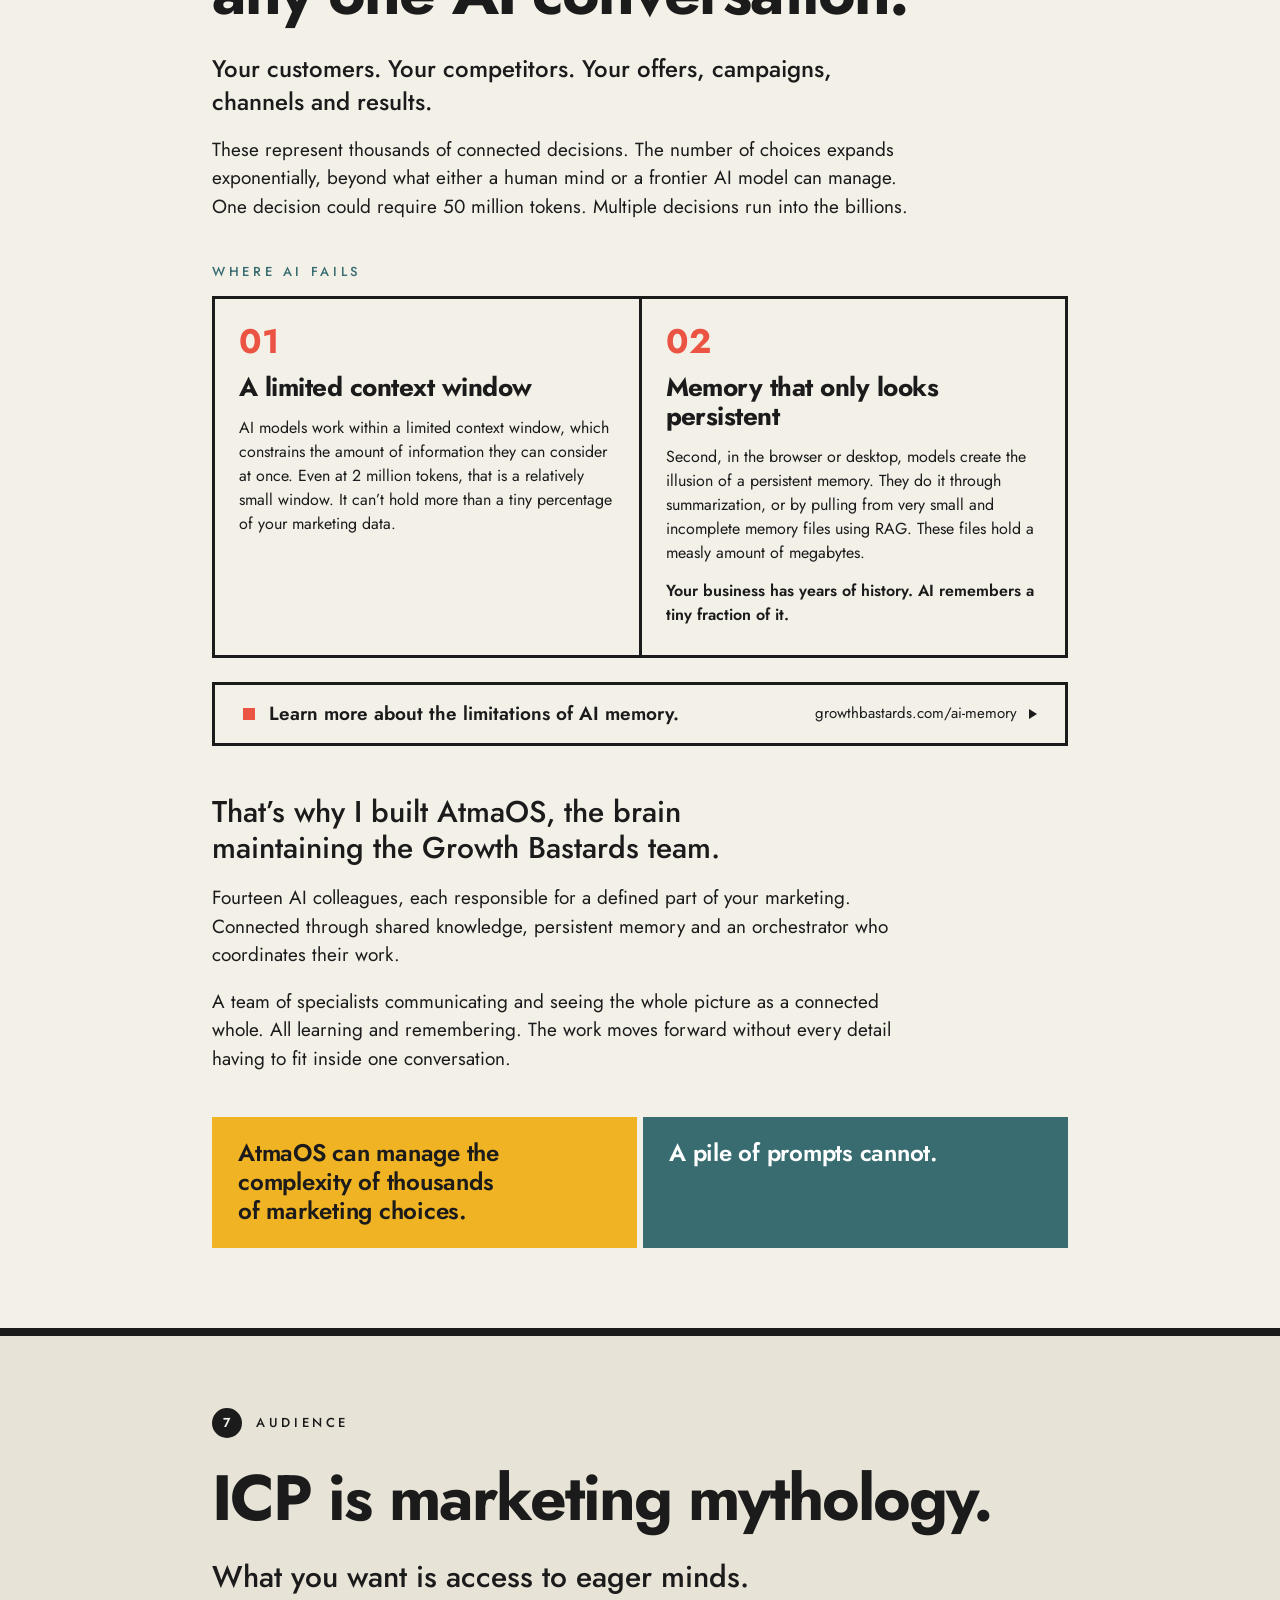
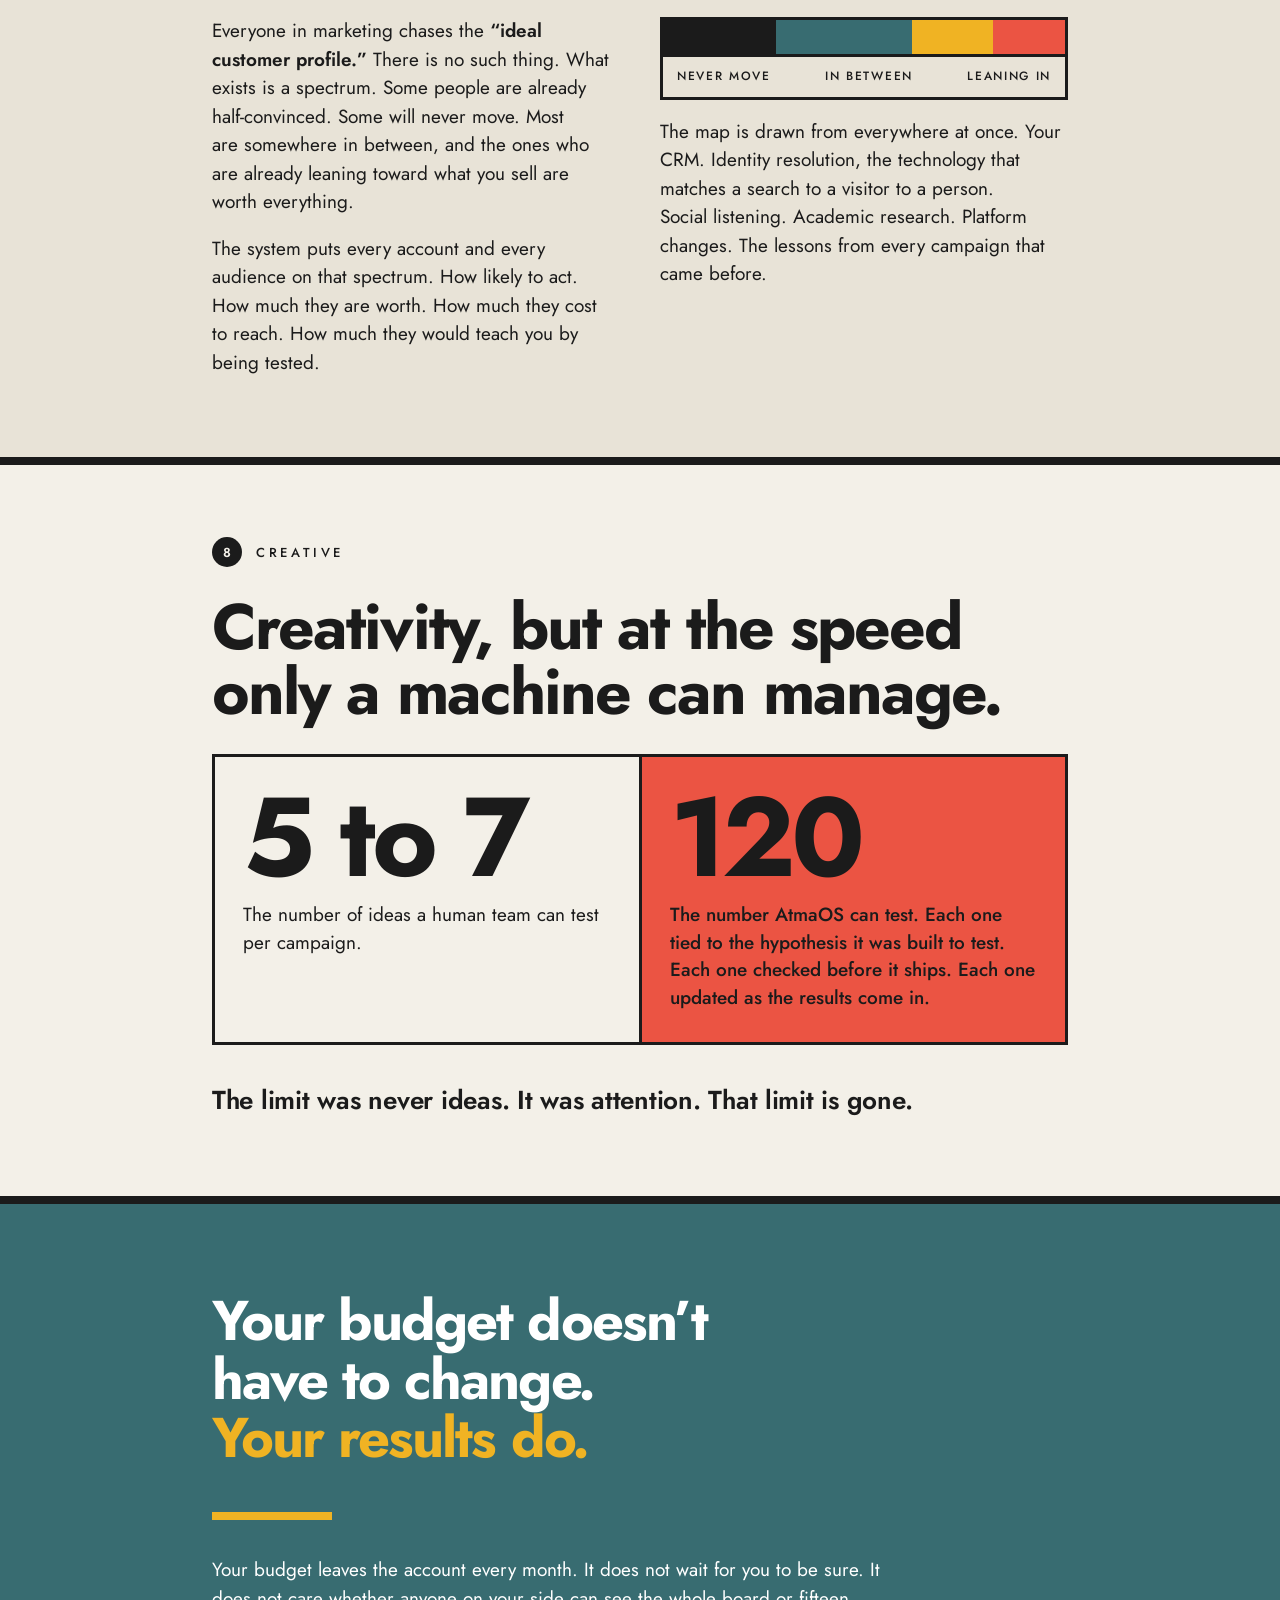
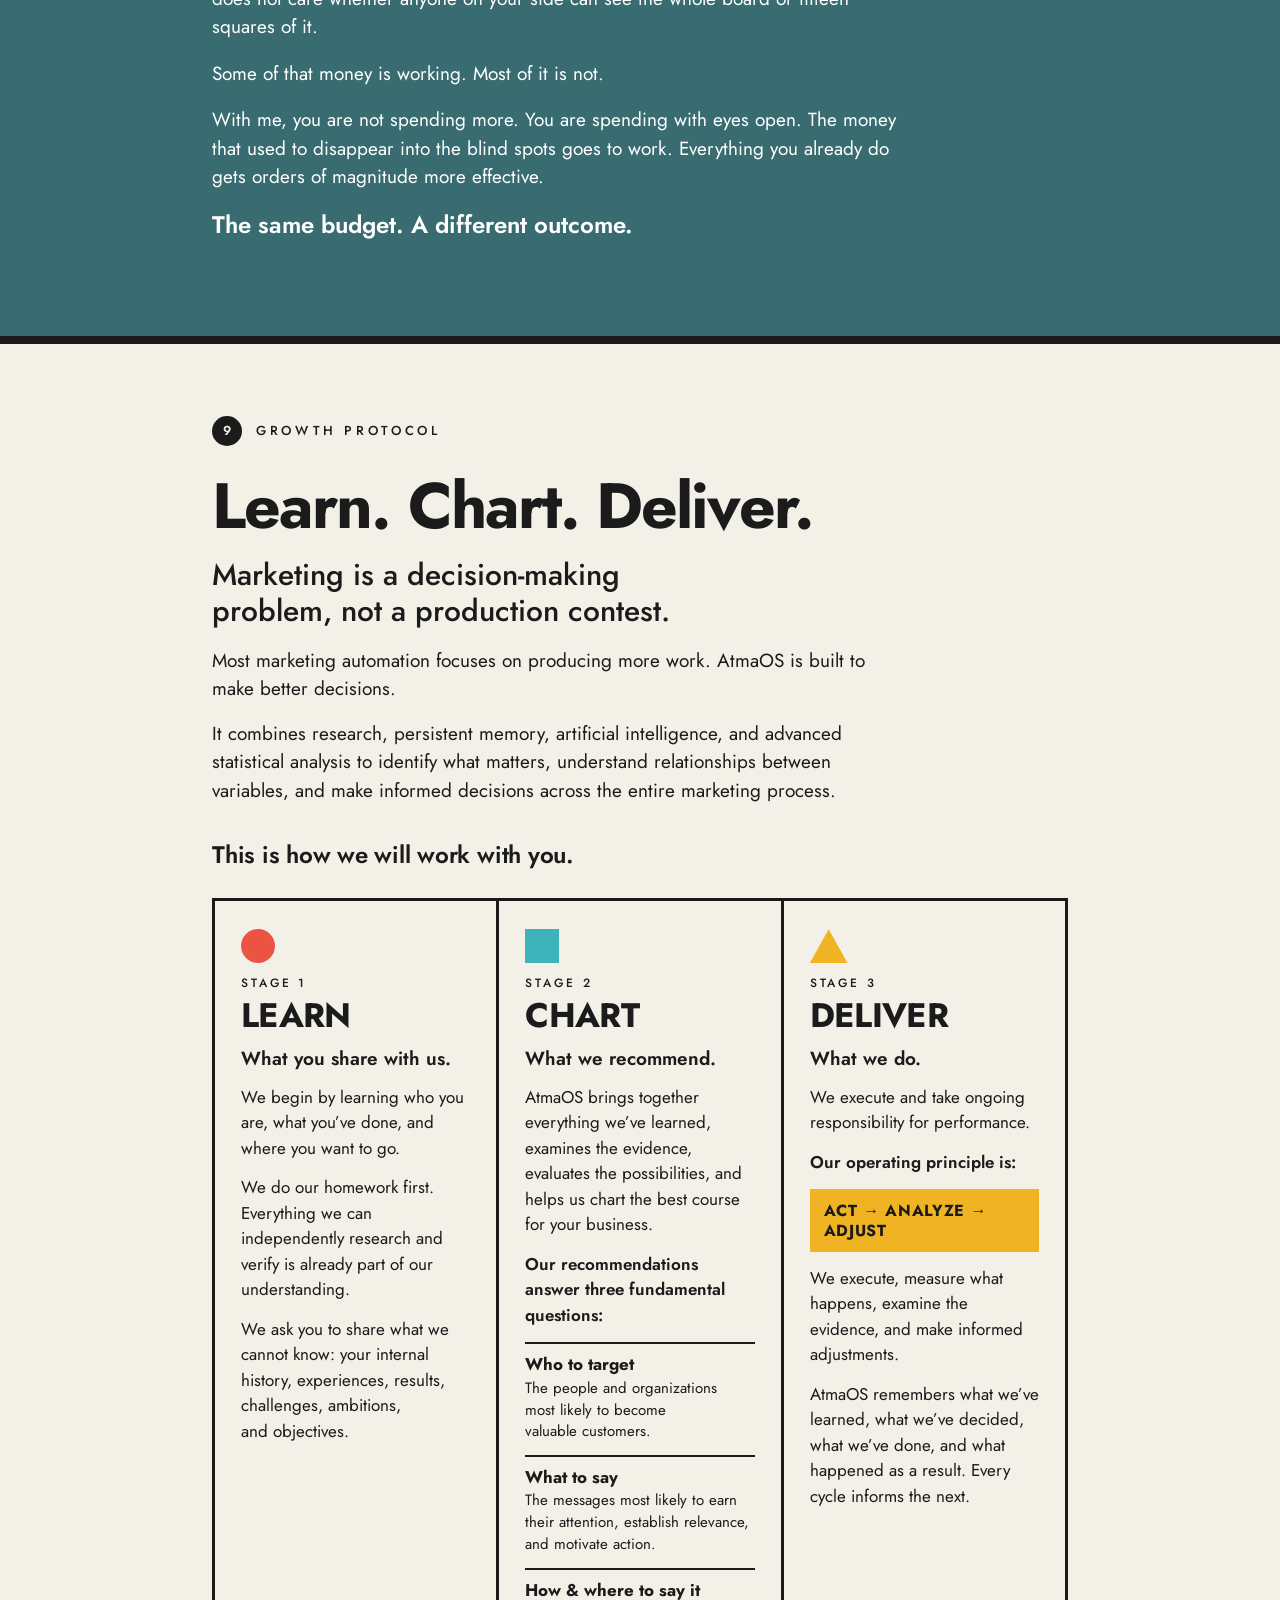
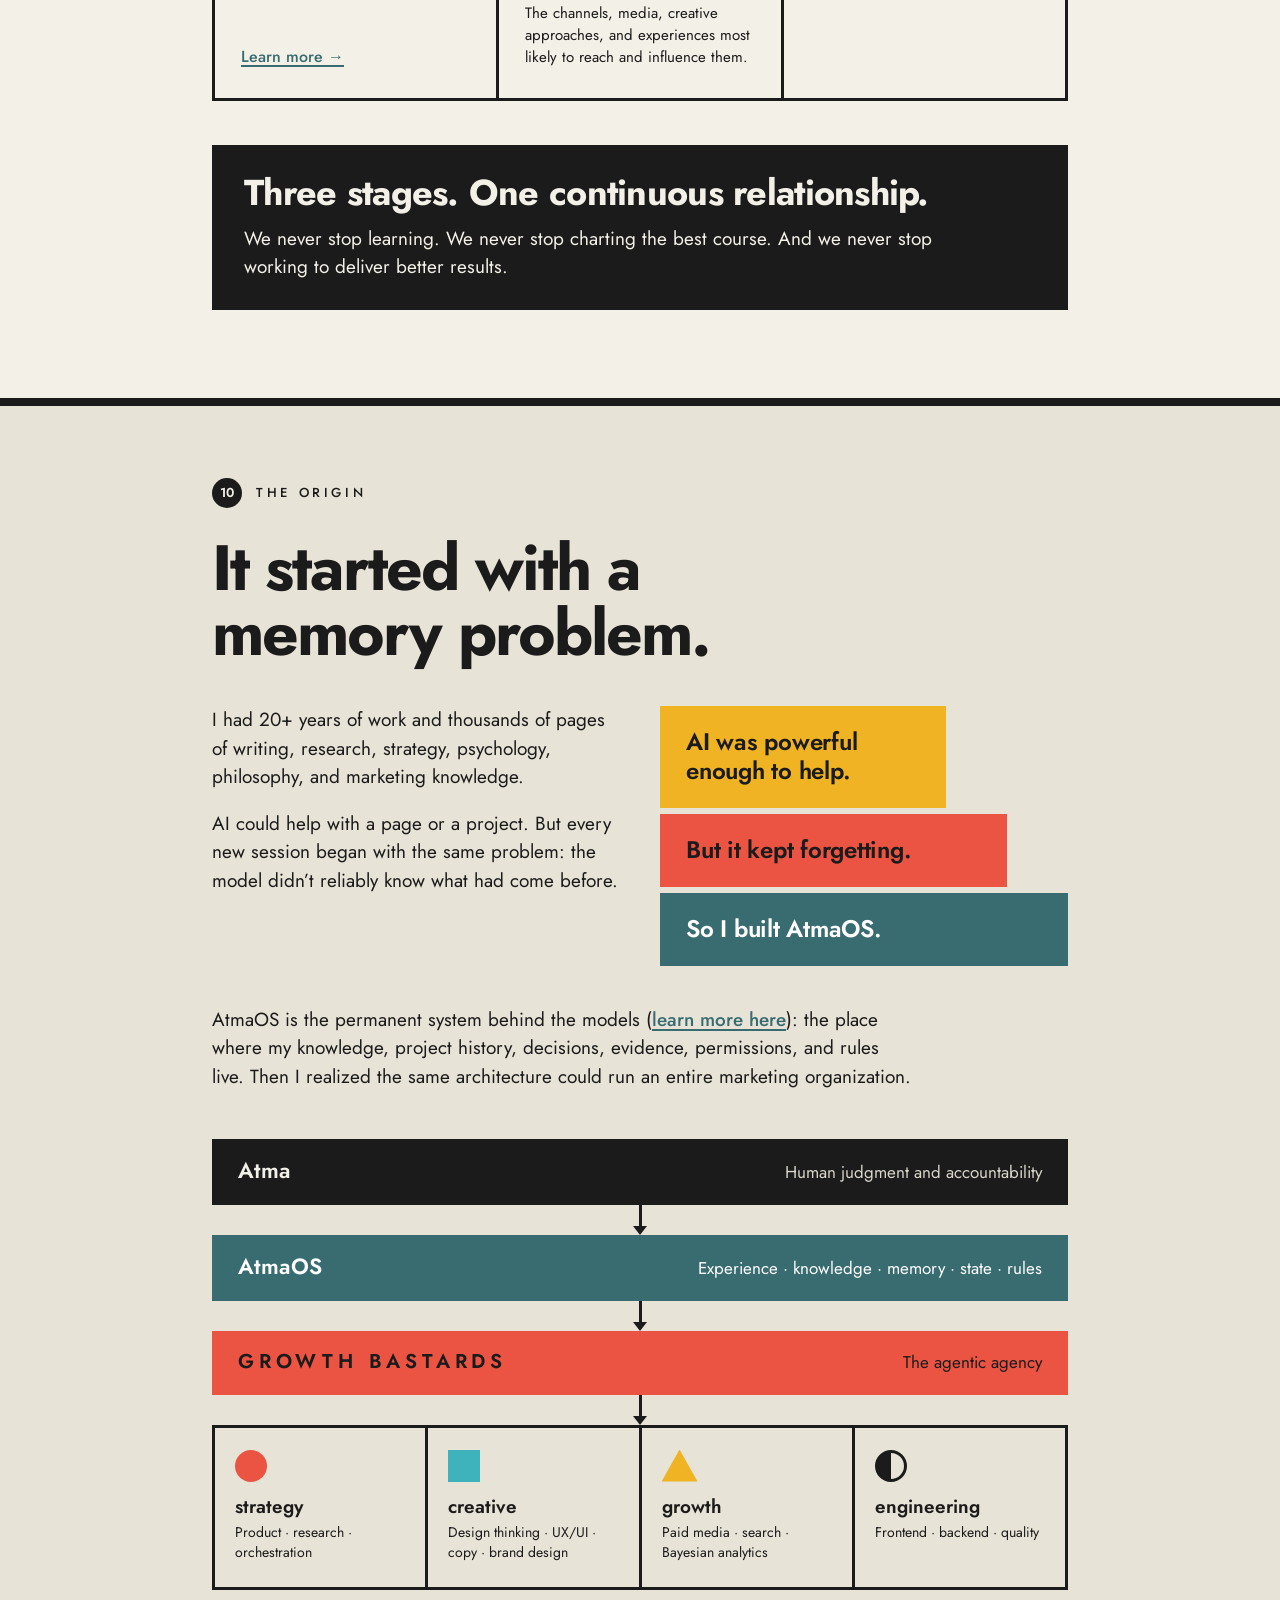
==== commit 72c65d47: "Correction to the text about what AIs can manage" ====
--- a/index.html
+++ b/index.html
@@ -119,7 +119,7 @@
 <p style="margin:0;max-width:640px;font:500 clamp(22px,2.78vw,30px)/1.2 Jost,sans-serif;text-wrap:balance">To succeed requires orchestrating 4,000 variables. No man can do that. No AI model can do that either. Here is why.</p>
 </div></div></header>
 <main id="main">
-<section style="border-top:8px solid #1B1B1B;"><div style="max-width:1080px;margin:0 auto;padding:72px clamp(20px,10.4vw,112px) 80px;box-sizing:border-box"><div style="display:flex;align-items:center;gap:14px;margin-bottom:28px"><span style="width:30px;height:30px;border-radius:50%;background:#1B1B1B;color:#F3F0E8;display:flex;align-items:center;justify-content:center;font:600 13px/1 Jost,sans-serif;flex:none">1</span><span style="font:500 13px/1 Jost,sans-serif;letter-spacing:0.28em;text-transform:uppercase">the problem</span></div><h2 style="margin:0 0 36px;font:700 clamp(38px,5.93vw,64px)/1.02 Jost,sans-serif;letter-spacing:-0.03em;text-wrap:balance">A campaign can have up to 4,000 decisions that all depend on each other.</h2><div style="display:flex;flex-direction:column;gap:6px;max-width:760px;margin-bottom:44px"><div style="width:78%;box-sizing:border-box;background:#F0B323;color:#1B1B1B;padding:22px 26px;font:600 24px/1.2 Jost,sans-serif;letter-spacing:-0.01em;text-wrap:balance">Change the headline, and a different audience wins.</div><div style="width:88%;box-sizing:border-box;background:#EB5443;color:#1B1B1B;padding:22px 26px;font:600 24px/1.2 Jost,sans-serif;letter-spacing:-0.01em;text-wrap:balance">Change the audience, and a different headline wins.</div><div style="width:94%;box-sizing:border-box;background:#3FB3BB;color:#1B1B1B;padding:22px 26px;font:600 24px/1.2 Jost,sans-serif;letter-spacing:-0.01em;text-wrap:balance">Change the budget, and the platform learns faster.</div><div style="width:100%;box-sizing:border-box;background:#386C71;color:#FFFFFF;padding:22px 26px;font:600 24px/1.2 Jost,sans-serif;letter-spacing:-0.01em;text-wrap:balance">Change the timing, and the budget means something different.</div></div><p style="margin:0;max-width:700px;font:400 19px/1.5 Jost,sans-serif;text-wrap:pretty;font-weight:600;margin-bottom:44px">Every choice reshapes every other choice.</p><div id="viz" style="border:3px solid #1B1B1B;background:#F3F0E8"><div style="padding:14px 20px;background:#1B1B1B;color:#F3F0E8;display:flex;justify-content:space-between;gap:8px 20px;flex-wrap:wrap;font:500 13px/1.3 Jost,sans-serif;letter-spacing:0.2em;text-transform:uppercase"><span>decisions in one campaign</span><span id="cnt" style="font-variant-numeric:tabular-nums">15</span></div><div style="padding:20px"><canvas id="cv" style="display:block;width:100%" aria-label="Four thousand dots: fifteen red for what a strategist holds, sixty yellow for what an AI chat holds, all four thousand teal for what AtmaOS manages"></canvas></div><div style="display:flex;flex-wrap:wrap;gap:8px 28px;padding:0 20px 18px;font:400 15px/1.4 Jost,sans-serif"><span style="display:flex;align-items:center;gap:10px"><span style="width:12px;height:12px;border-radius:50%;background:#EB5443"></span>a great strategist holds: 15</span><span style="display:flex;align-items:center;gap:10px"><span style="width:12px;height:12px;border-radius:50%;background:#F0B323"></span>an AI chat holds: 60</span><span style="display:flex;align-items:center;gap:10px"><span style="width:12px;height:12px;border-radius:50%;background:#386C71"></span><span><span style="text-transform:none">AtmaOS</span> manages: 4,000</span></span></div></div><div style="margin-top:44px;display:flex;flex-direction:column;gap:18px"><p style="margin:0;max-width:700px;font:400 19px/1.5 Jost,sans-serif;text-wrap:pretty;">A great strategist holds about fifteen of those decisions in their head at once. Fifteen, out of thousands. Because fifteen is what a human being can hold.</p><p style="margin:0;max-width:700px;font:400 19px/1.5 Jost,sans-serif;text-wrap:pretty;">An AI can hold hundreds, but it runs out of space long before the thousands.</p></div><div style="margin-top:44px;background:#1B1B1B;color:#F3F0E8;padding:26px 32px;font:600 26px/1.2 Jost,sans-serif;letter-spacing:-0.01em;text-wrap:balance">I built a system that can hold it all. All 4,000, in one coherent OS.</div></div></section>
+<section style="border-top:8px solid #1B1B1B;"><div style="max-width:1080px;margin:0 auto;padding:72px clamp(20px,10.4vw,112px) 80px;box-sizing:border-box"><div style="display:flex;align-items:center;gap:14px;margin-bottom:28px"><span style="width:30px;height:30px;border-radius:50%;background:#1B1B1B;color:#F3F0E8;display:flex;align-items:center;justify-content:center;font:600 13px/1 Jost,sans-serif;flex:none">1</span><span style="font:500 13px/1 Jost,sans-serif;letter-spacing:0.28em;text-transform:uppercase">the problem</span></div><h2 style="margin:0 0 36px;font:700 clamp(38px,5.93vw,64px)/1.02 Jost,sans-serif;letter-spacing:-0.03em;text-wrap:balance">A campaign can have up to 4,000 decisions that all depend on each other.</h2><div style="display:flex;flex-direction:column;gap:6px;max-width:760px;margin-bottom:44px"><div style="width:78%;box-sizing:border-box;background:#F0B323;color:#1B1B1B;padding:22px 26px;font:600 24px/1.2 Jost,sans-serif;letter-spacing:-0.01em;text-wrap:balance">Change the headline, and a different audience wins.</div><div style="width:88%;box-sizing:border-box;background:#EB5443;color:#1B1B1B;padding:22px 26px;font:600 24px/1.2 Jost,sans-serif;letter-spacing:-0.01em;text-wrap:balance">Change the audience, and a different headline wins.</div><div style="width:94%;box-sizing:border-box;background:#3FB3BB;color:#1B1B1B;padding:22px 26px;font:600 24px/1.2 Jost,sans-serif;letter-spacing:-0.01em;text-wrap:balance">Change the budget, and the platform learns faster.</div><div style="width:100%;box-sizing:border-box;background:#386C71;color:#FFFFFF;padding:22px 26px;font:600 24px/1.2 Jost,sans-serif;letter-spacing:-0.01em;text-wrap:balance">Change the timing, and the budget means something different.</div></div><p style="margin:0;max-width:700px;font:400 19px/1.5 Jost,sans-serif;text-wrap:pretty;font-weight:600;margin-bottom:44px">Every choice reshapes every other choice.</p><div id="viz" style="border:3px solid #1B1B1B;background:#F3F0E8"><div style="padding:14px 20px;background:#1B1B1B;color:#F3F0E8;display:flex;justify-content:space-between;gap:8px 20px;flex-wrap:wrap;font:500 13px/1.3 Jost,sans-serif;letter-spacing:0.2em;text-transform:uppercase"><span>decisions in one campaign</span><span id="cnt" style="font-variant-numeric:tabular-nums">15</span></div><div style="padding:20px"><canvas id="cv" style="display:block;width:100%" aria-label="Four thousand dots: fifteen red for what a strategist holds, sixty yellow for what an AI chat holds, all four thousand teal for what AtmaOS manages"></canvas></div><div style="display:flex;flex-wrap:wrap;gap:8px 28px;padding:0 20px 18px;font:400 15px/1.4 Jost,sans-serif"><span style="display:flex;align-items:center;gap:10px"><span style="width:12px;height:12px;border-radius:50%;background:#EB5443"></span>a great strategist holds: 15</span><span style="display:flex;align-items:center;gap:10px"><span style="width:12px;height:12px;border-radius:50%;background:#F0B323"></span>an AI chat holds: 60</span><span style="display:flex;align-items:center;gap:10px"><span style="width:12px;height:12px;border-radius:50%;background:#386C71"></span><span><span style="text-transform:none">AtmaOS</span> manages: 4,000</span></span></div></div><div style="margin-top:44px;display:flex;flex-direction:column;gap:18px"><p style="margin:0;max-width:700px;font:400 19px/1.5 Jost,sans-serif;text-wrap:pretty;">A great strategist holds about fifteen of those decisions in their head at once. Fifteen, out of thousands. Because fifteen is what a human being can hold.</p><p style="margin:0;max-width:700px;font:400 19px/1.5 Jost,sans-serif;text-wrap:pretty;">A modern AI model can manage maybe sixty variables before they overwhelm its working memory.</p></div><div style="margin-top:44px;background:#1B1B1B;color:#F3F0E8;padding:26px 32px;font:600 26px/1.2 Jost,sans-serif;letter-spacing:-0.01em;text-wrap:balance">I built a system that can hold it all. All 4,000, in one coherent OS.</div></div></section>
 <section id="solution" style="border-top:8px solid #1B1B1B;background:#E8E3D7"><div style="max-width:1080px;margin:0 auto;padding:72px clamp(20px,10.4vw,112px) 80px;box-sizing:border-box">
 <div style="display:flex;align-items:center;gap:14px;margin-bottom:28px"><span style="width:30px;height:30px;border-radius:50%;background:#1B1B1B;color:#F3F0E8;display:flex;align-items:center;justify-content:center;font:600 13px/1 Jost,sans-serif;flex:none">2</span><span style="font:500 13px/1 Jost,sans-serif;letter-spacing:0.28em;text-transform:uppercase">the solution</span></div>
 <h2 style="margin:0 0 18px;font:700 clamp(38px,5.93vw,64px)/1.02 Jost,sans-serif;letter-spacing:-0.03em;text-wrap:balance">Your 4,000-variable solution is our fifteen specialists.</h2>
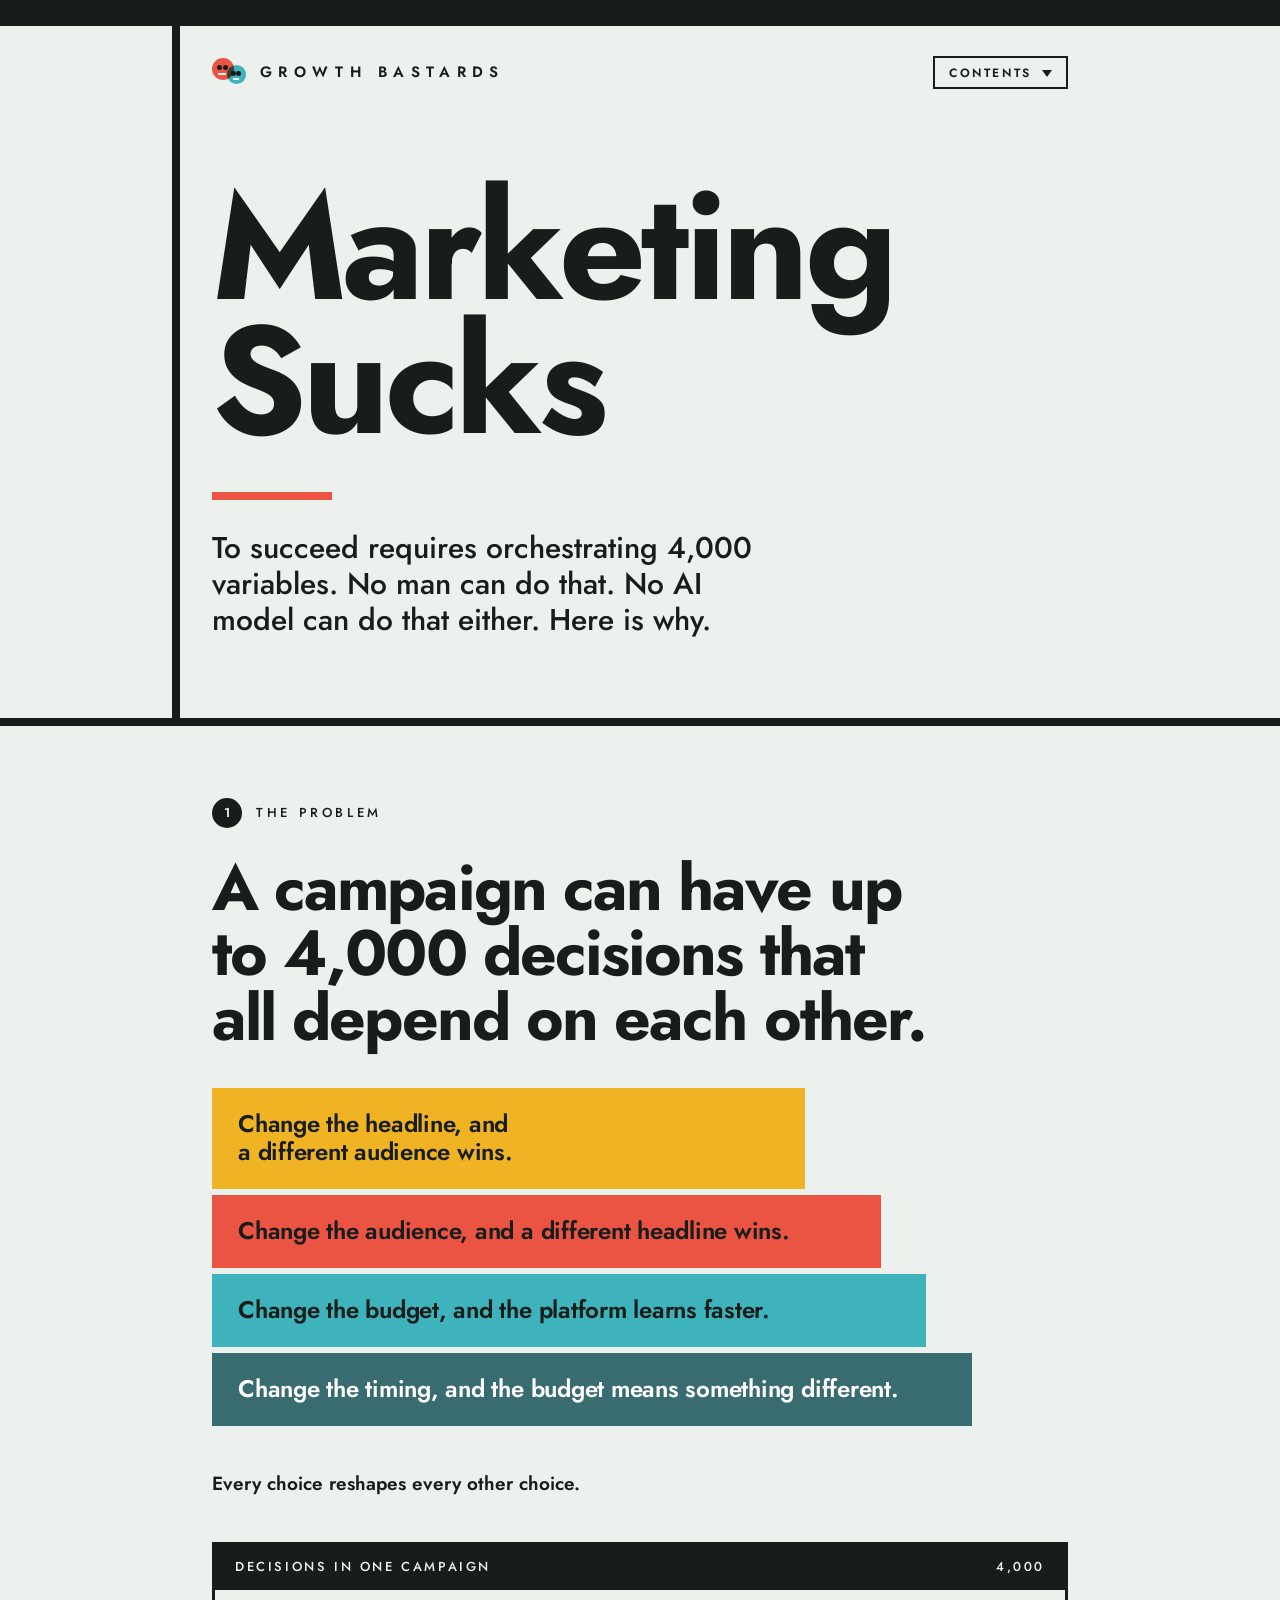
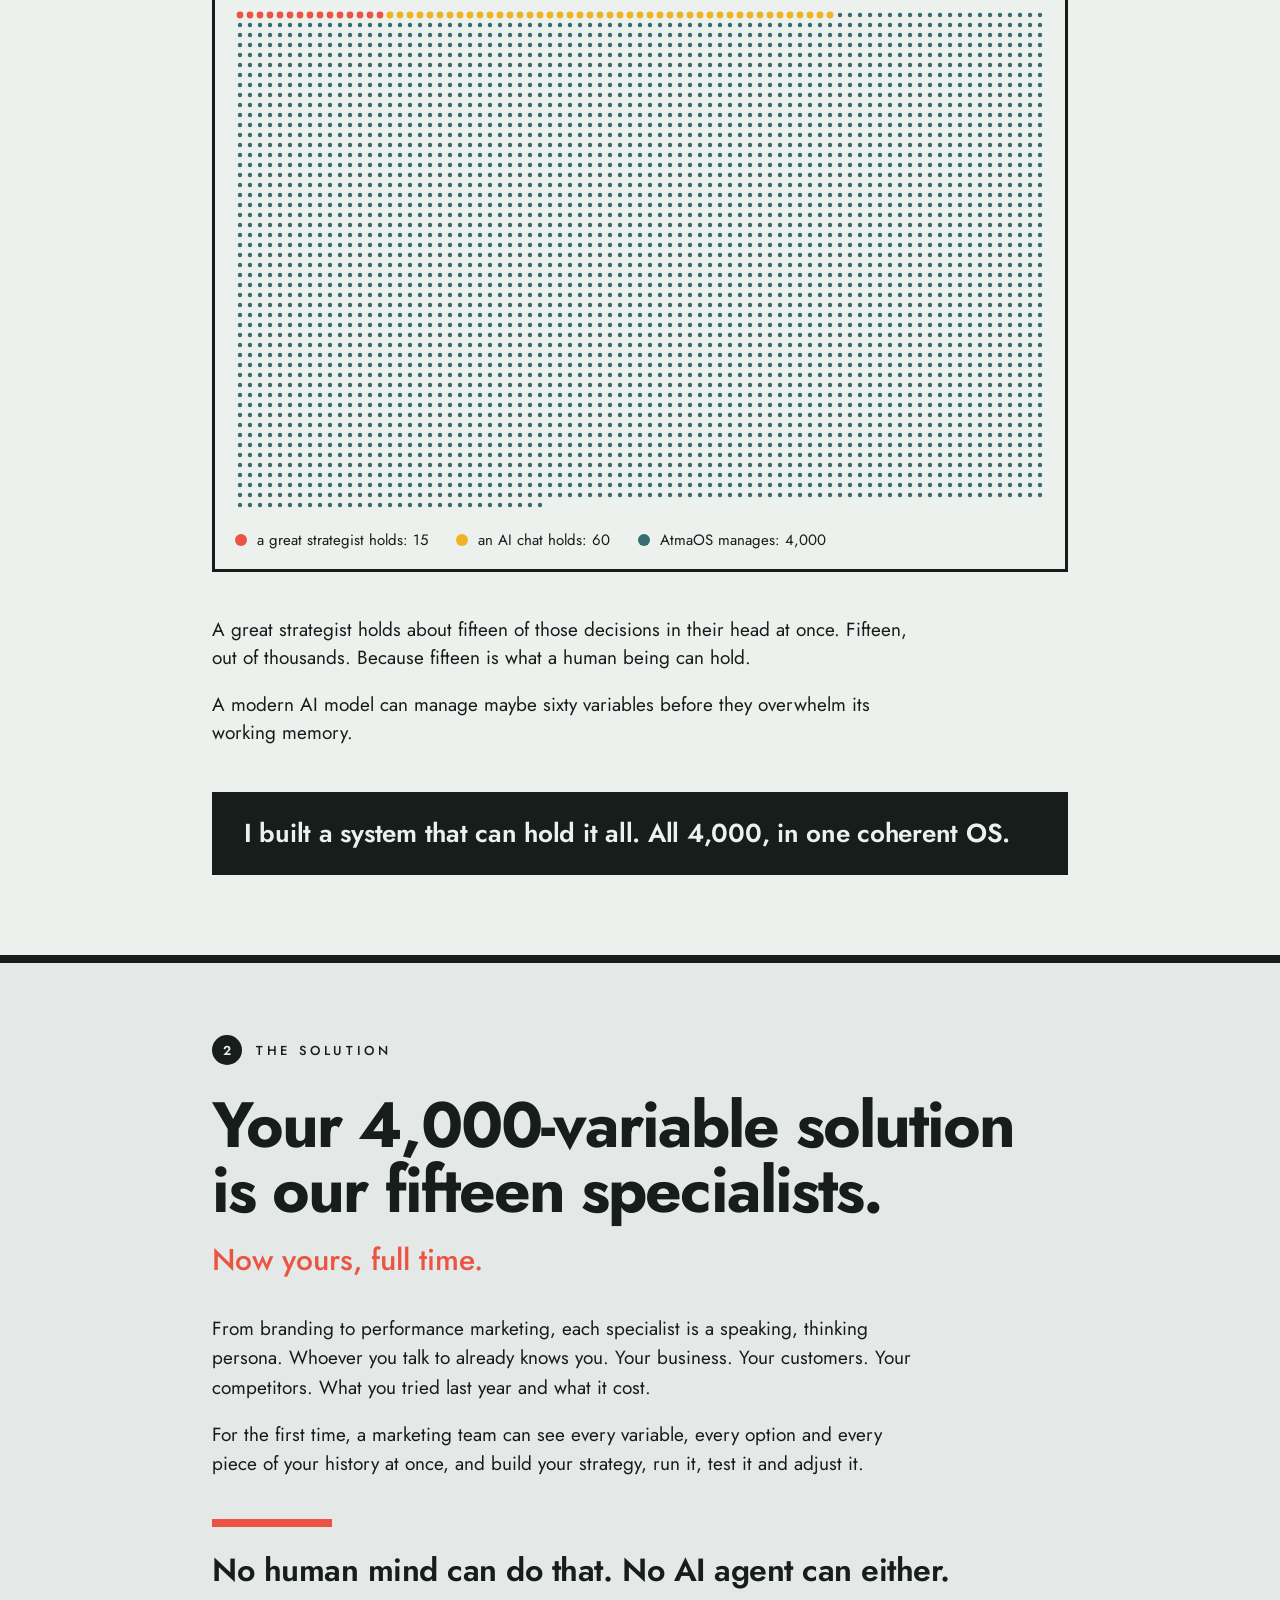
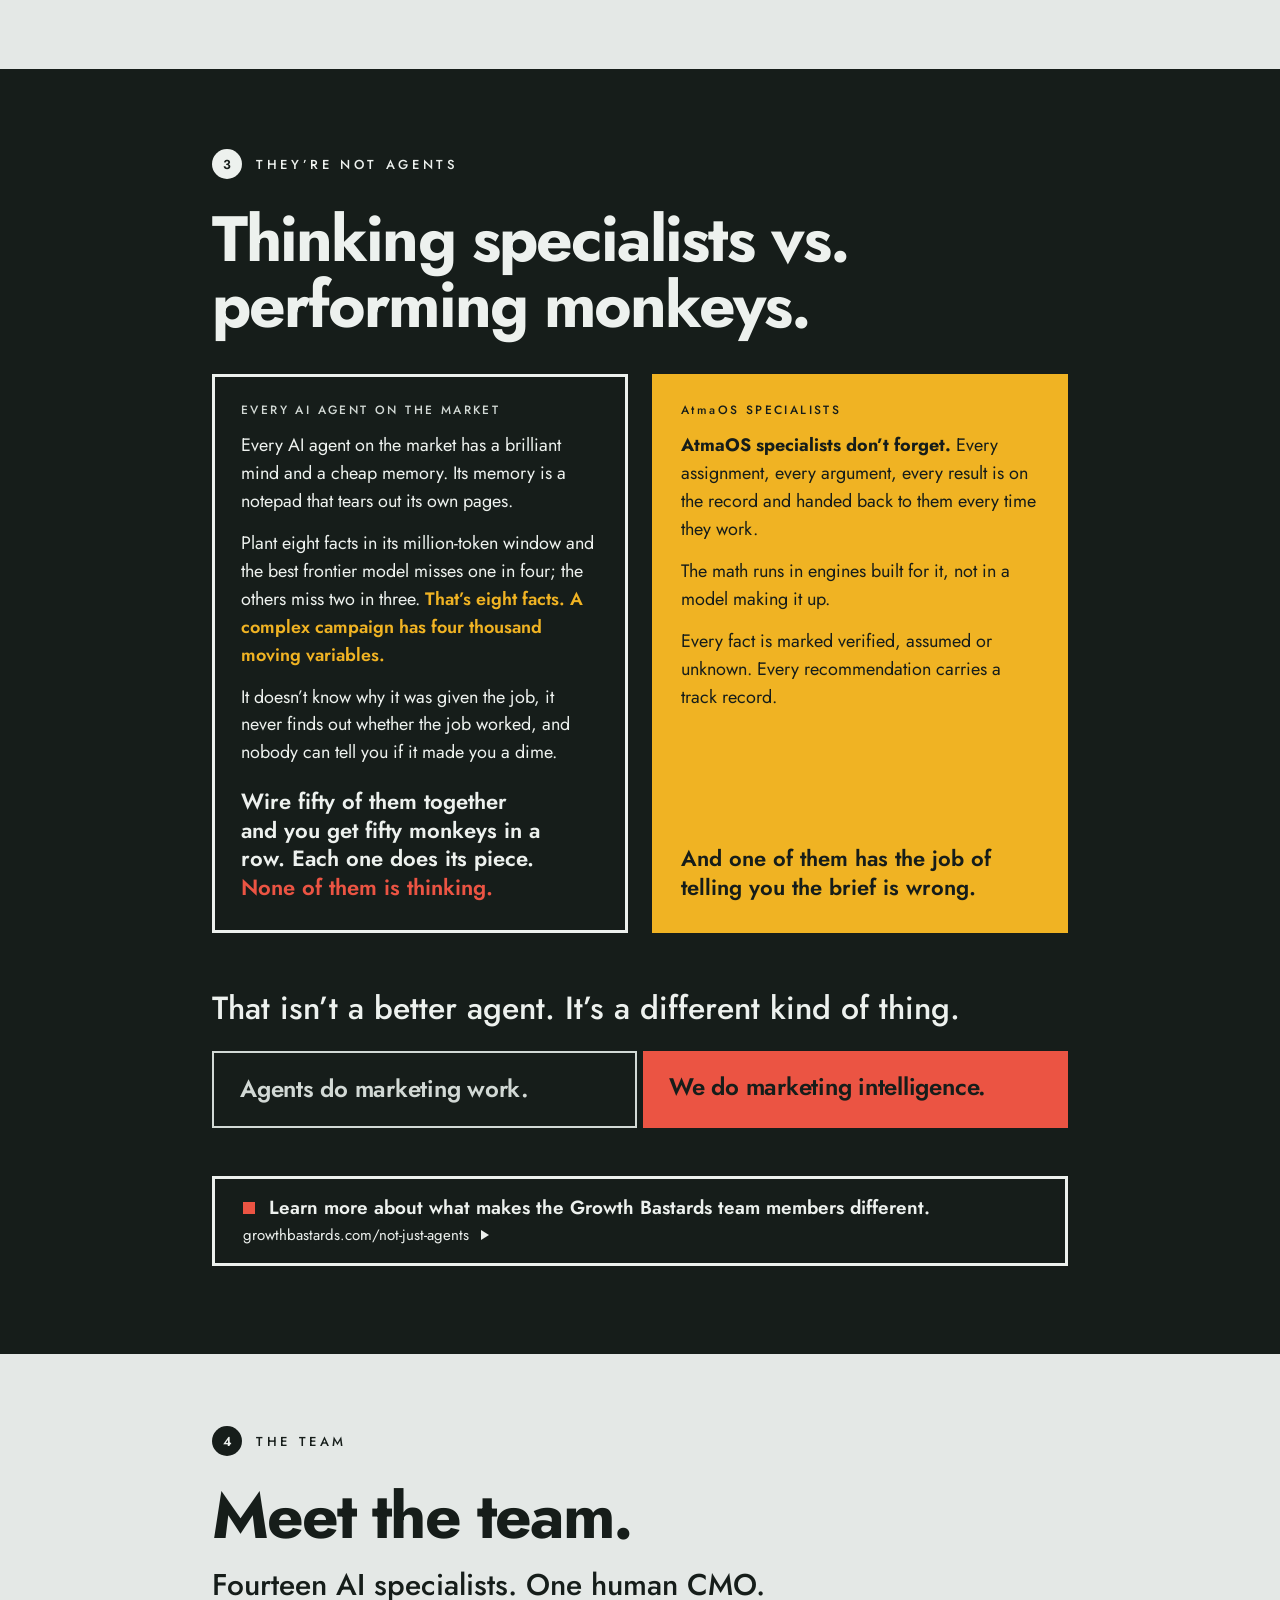
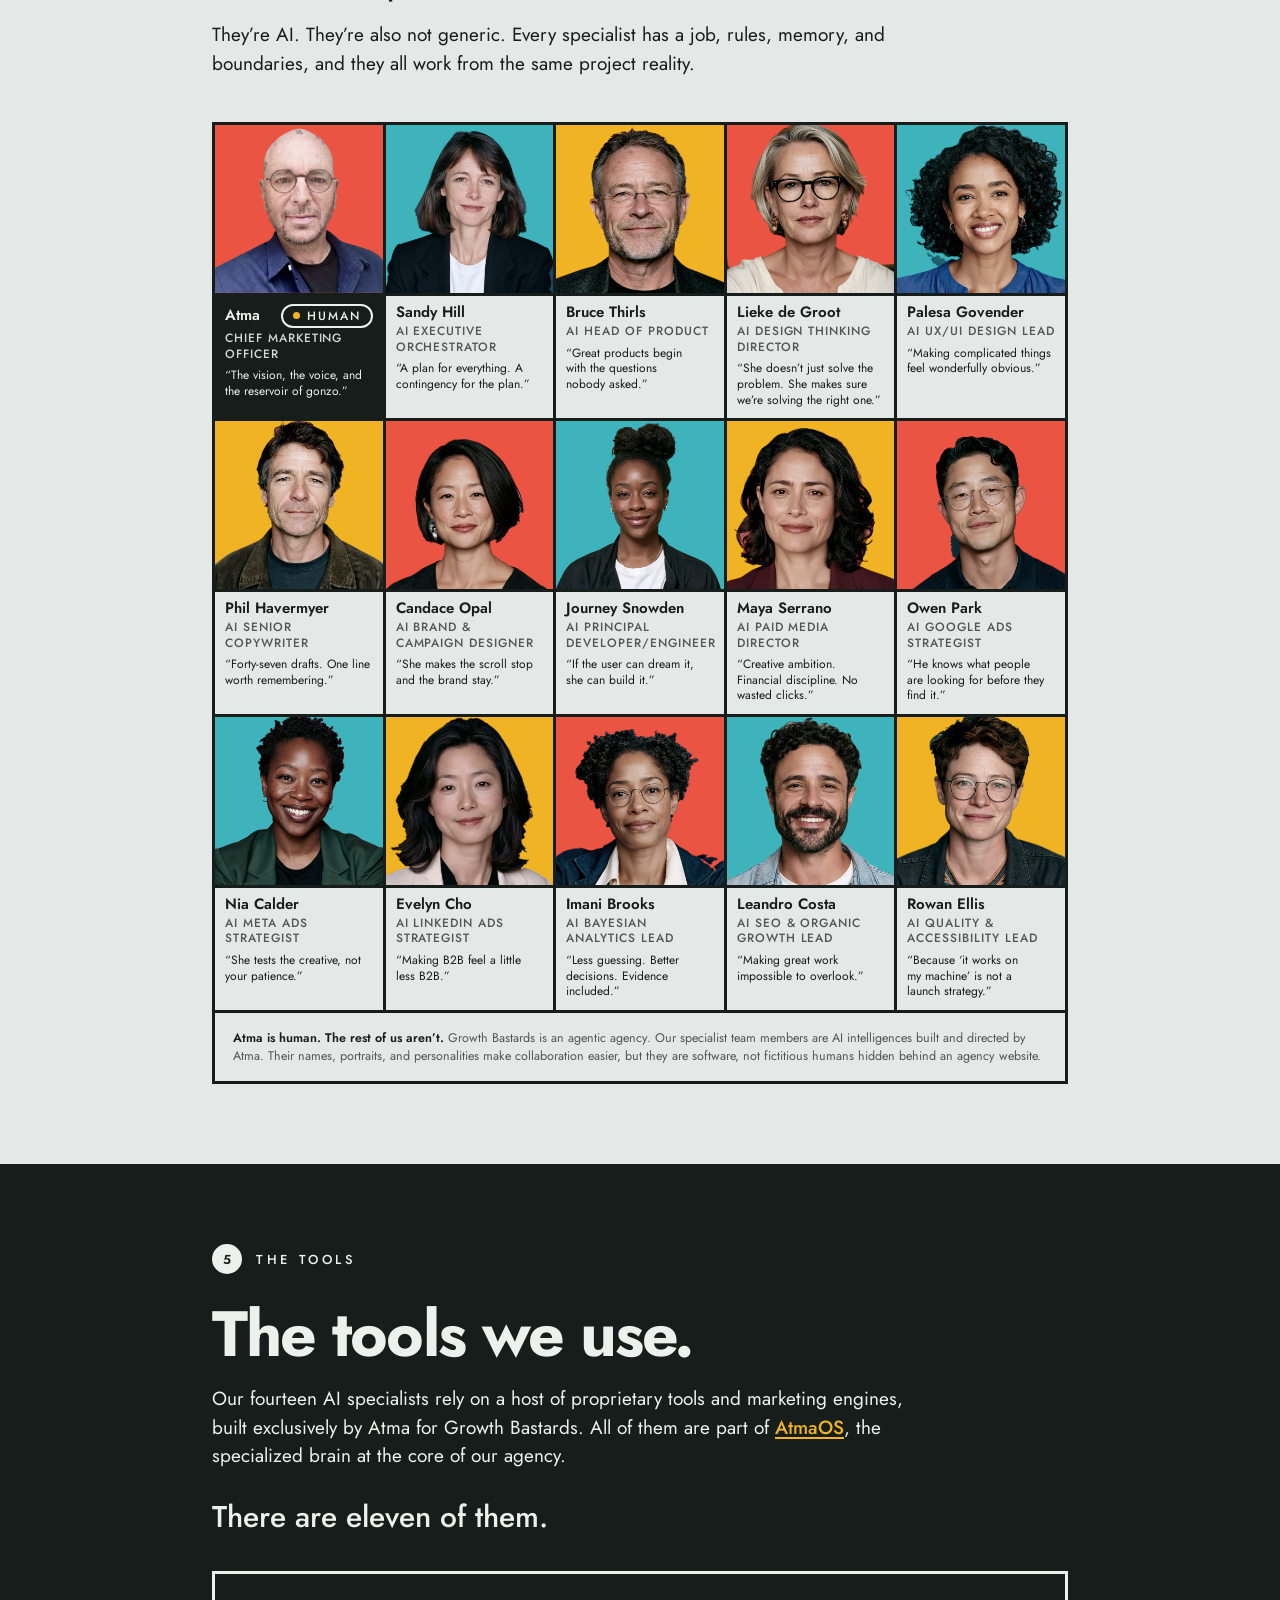
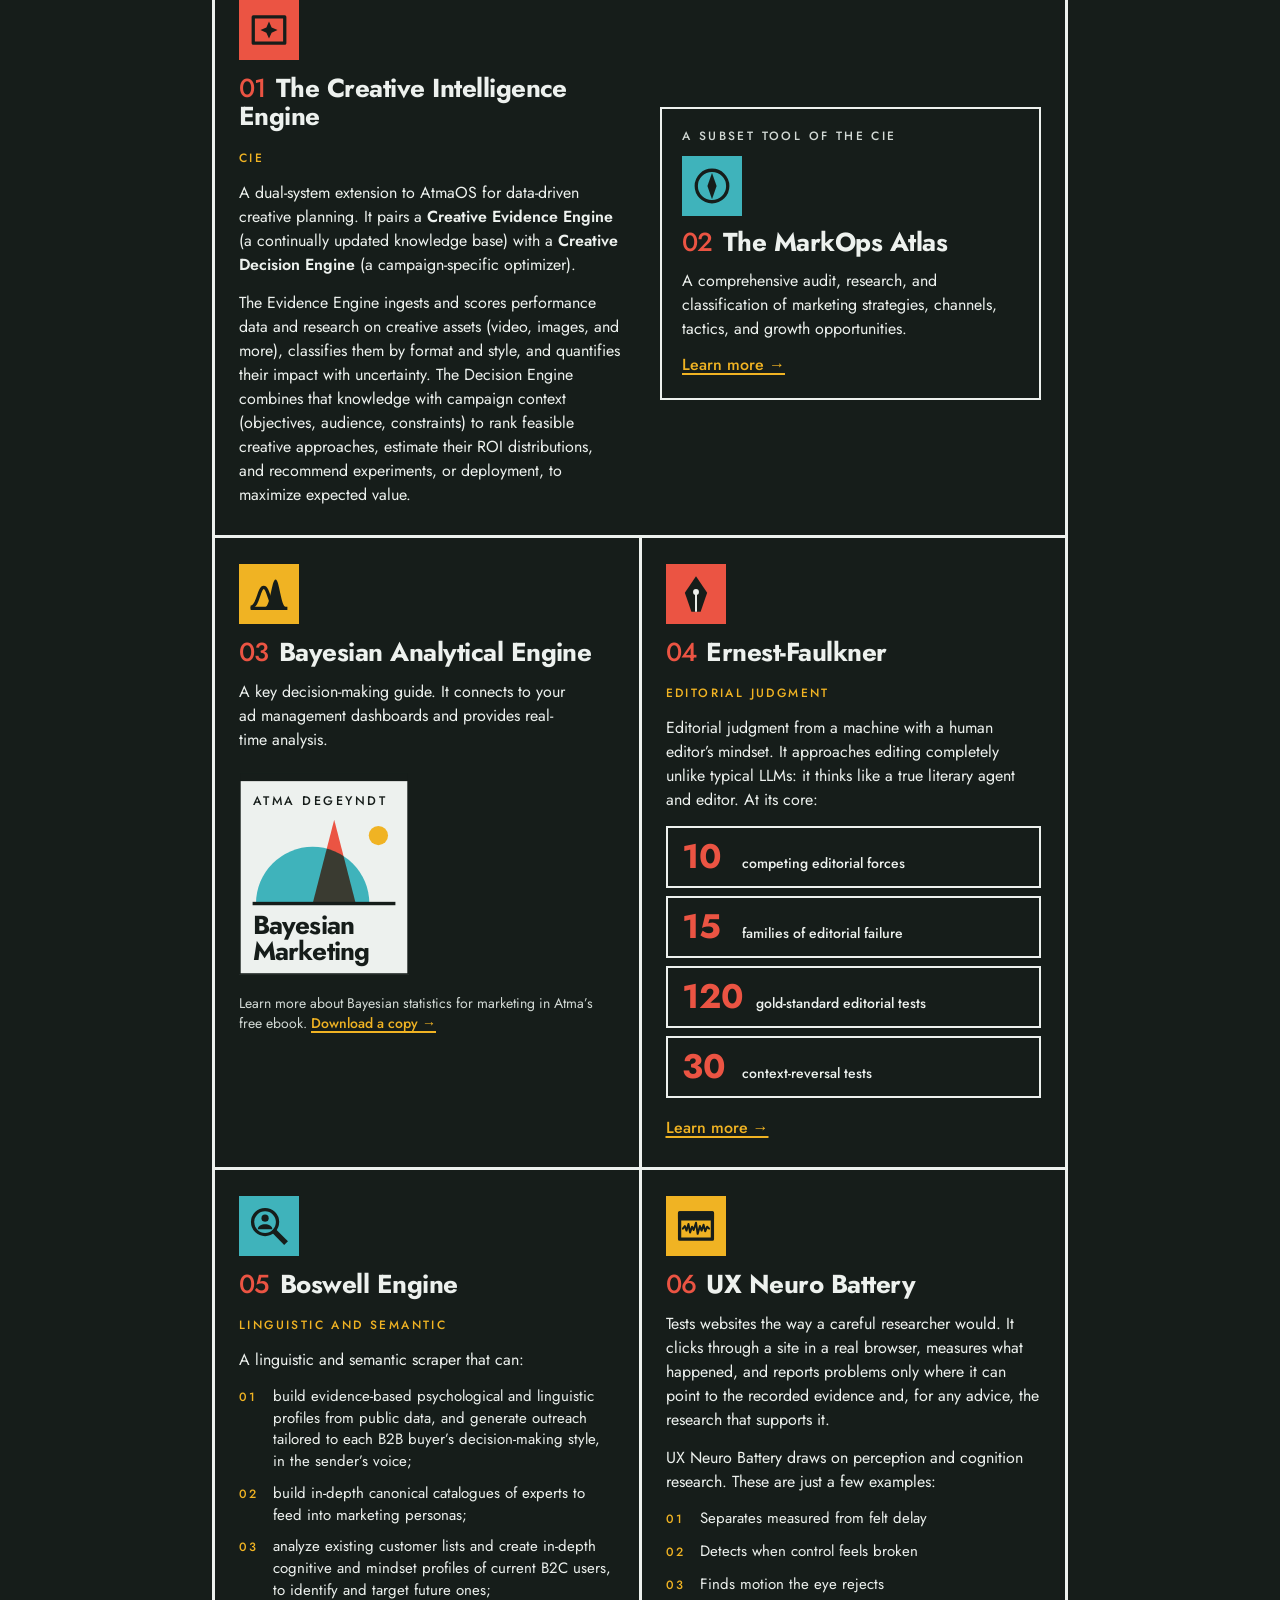
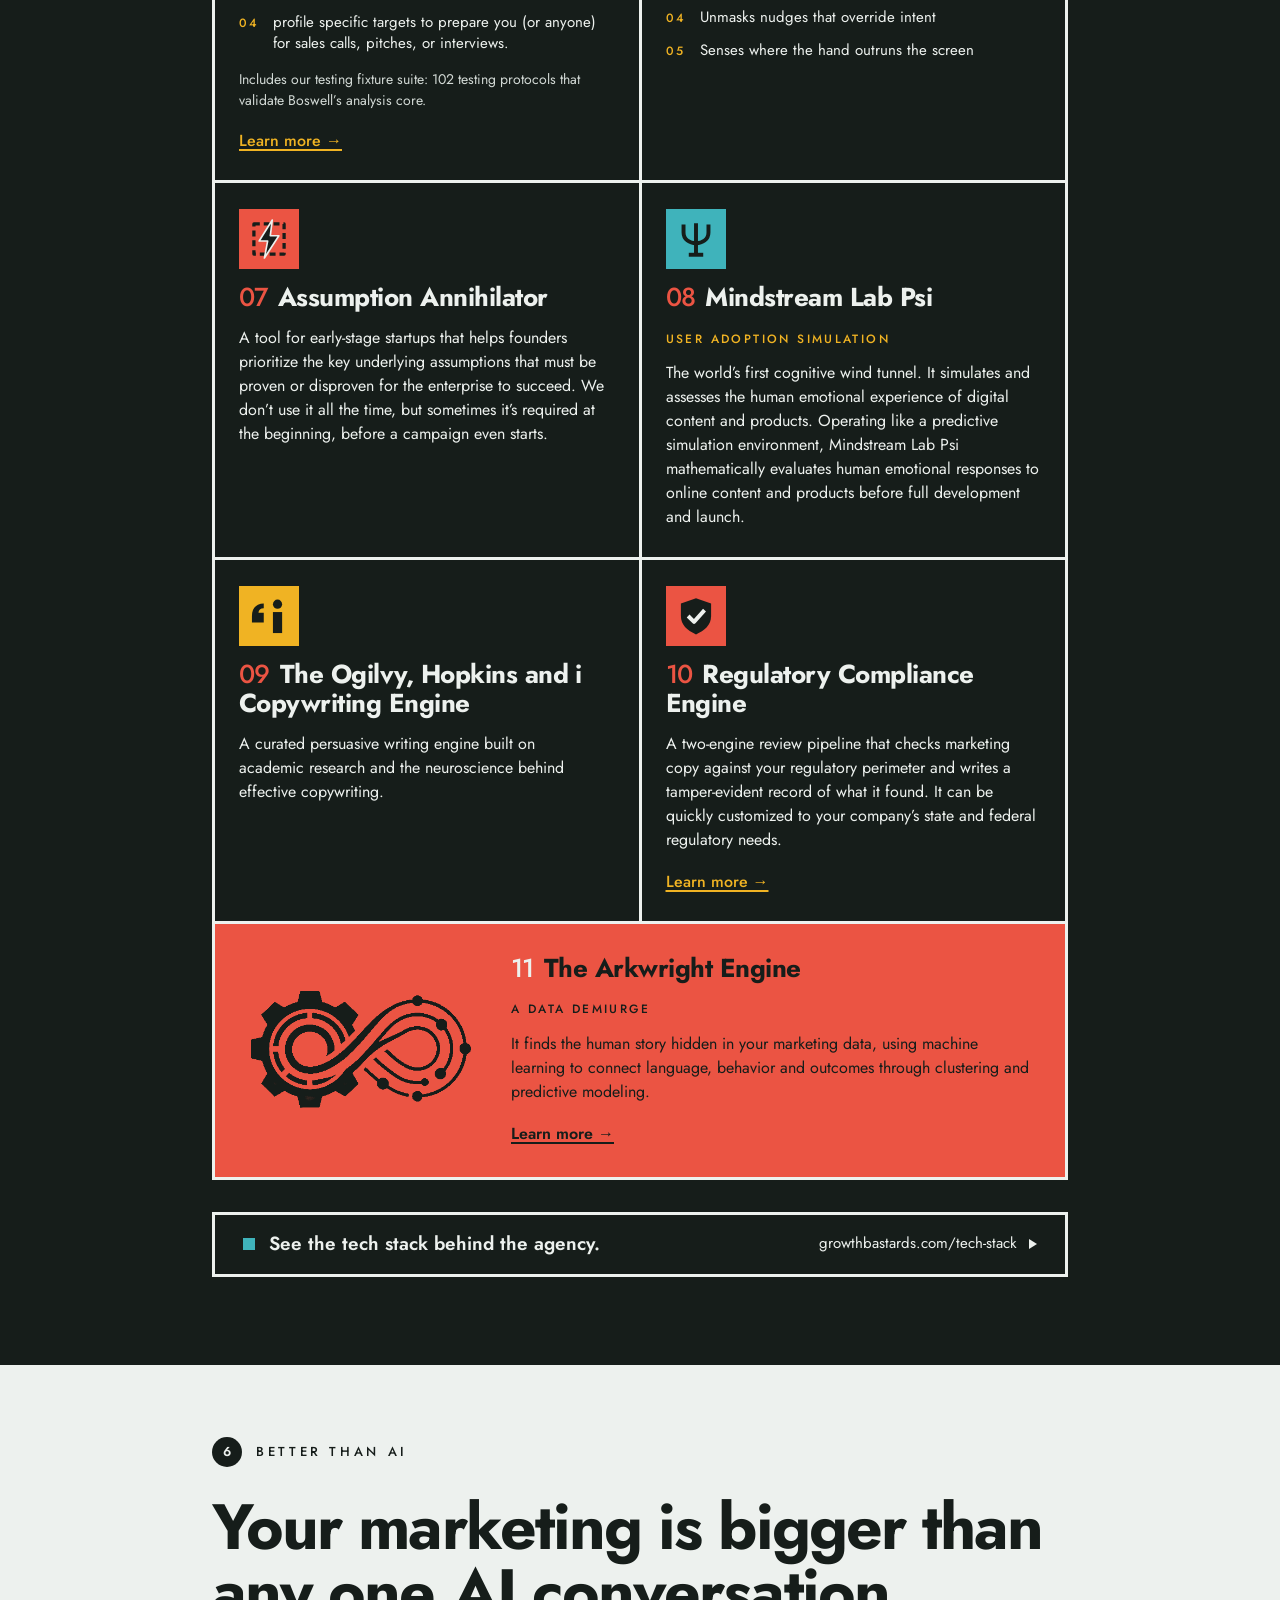
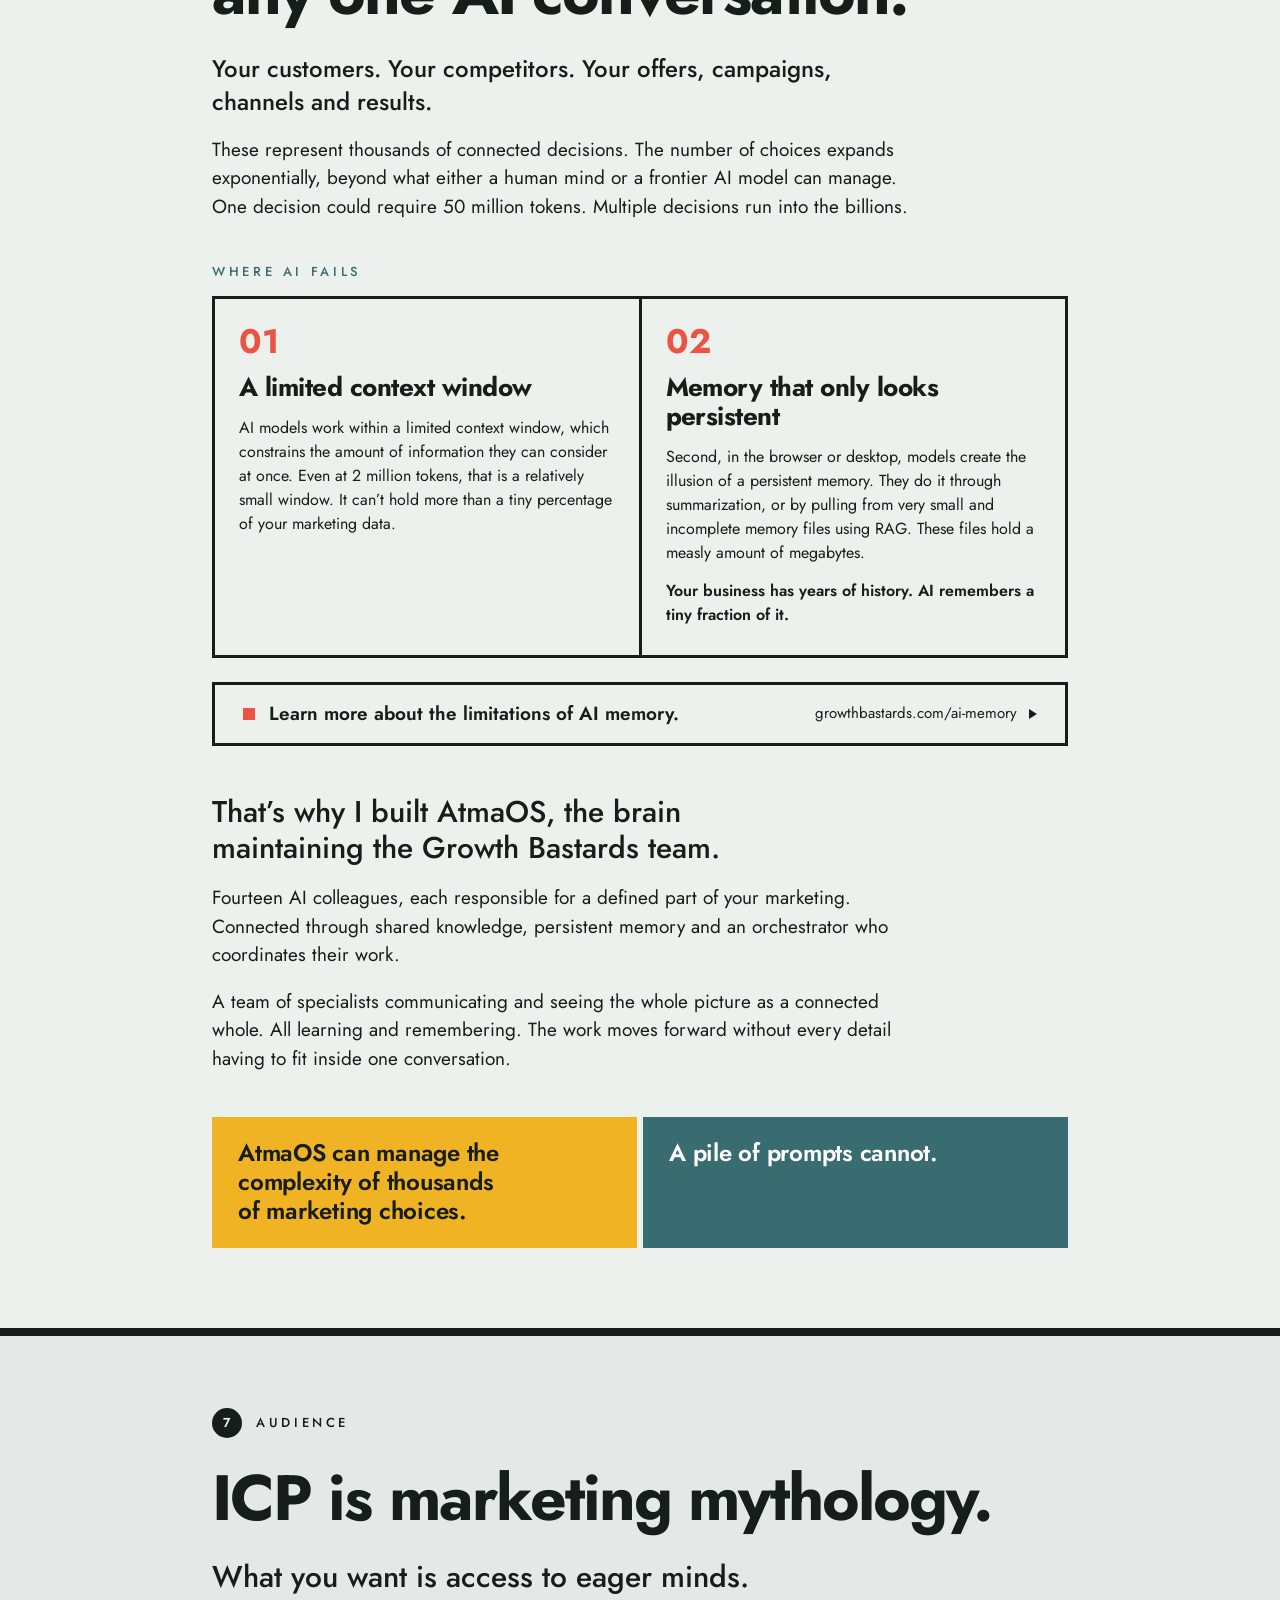
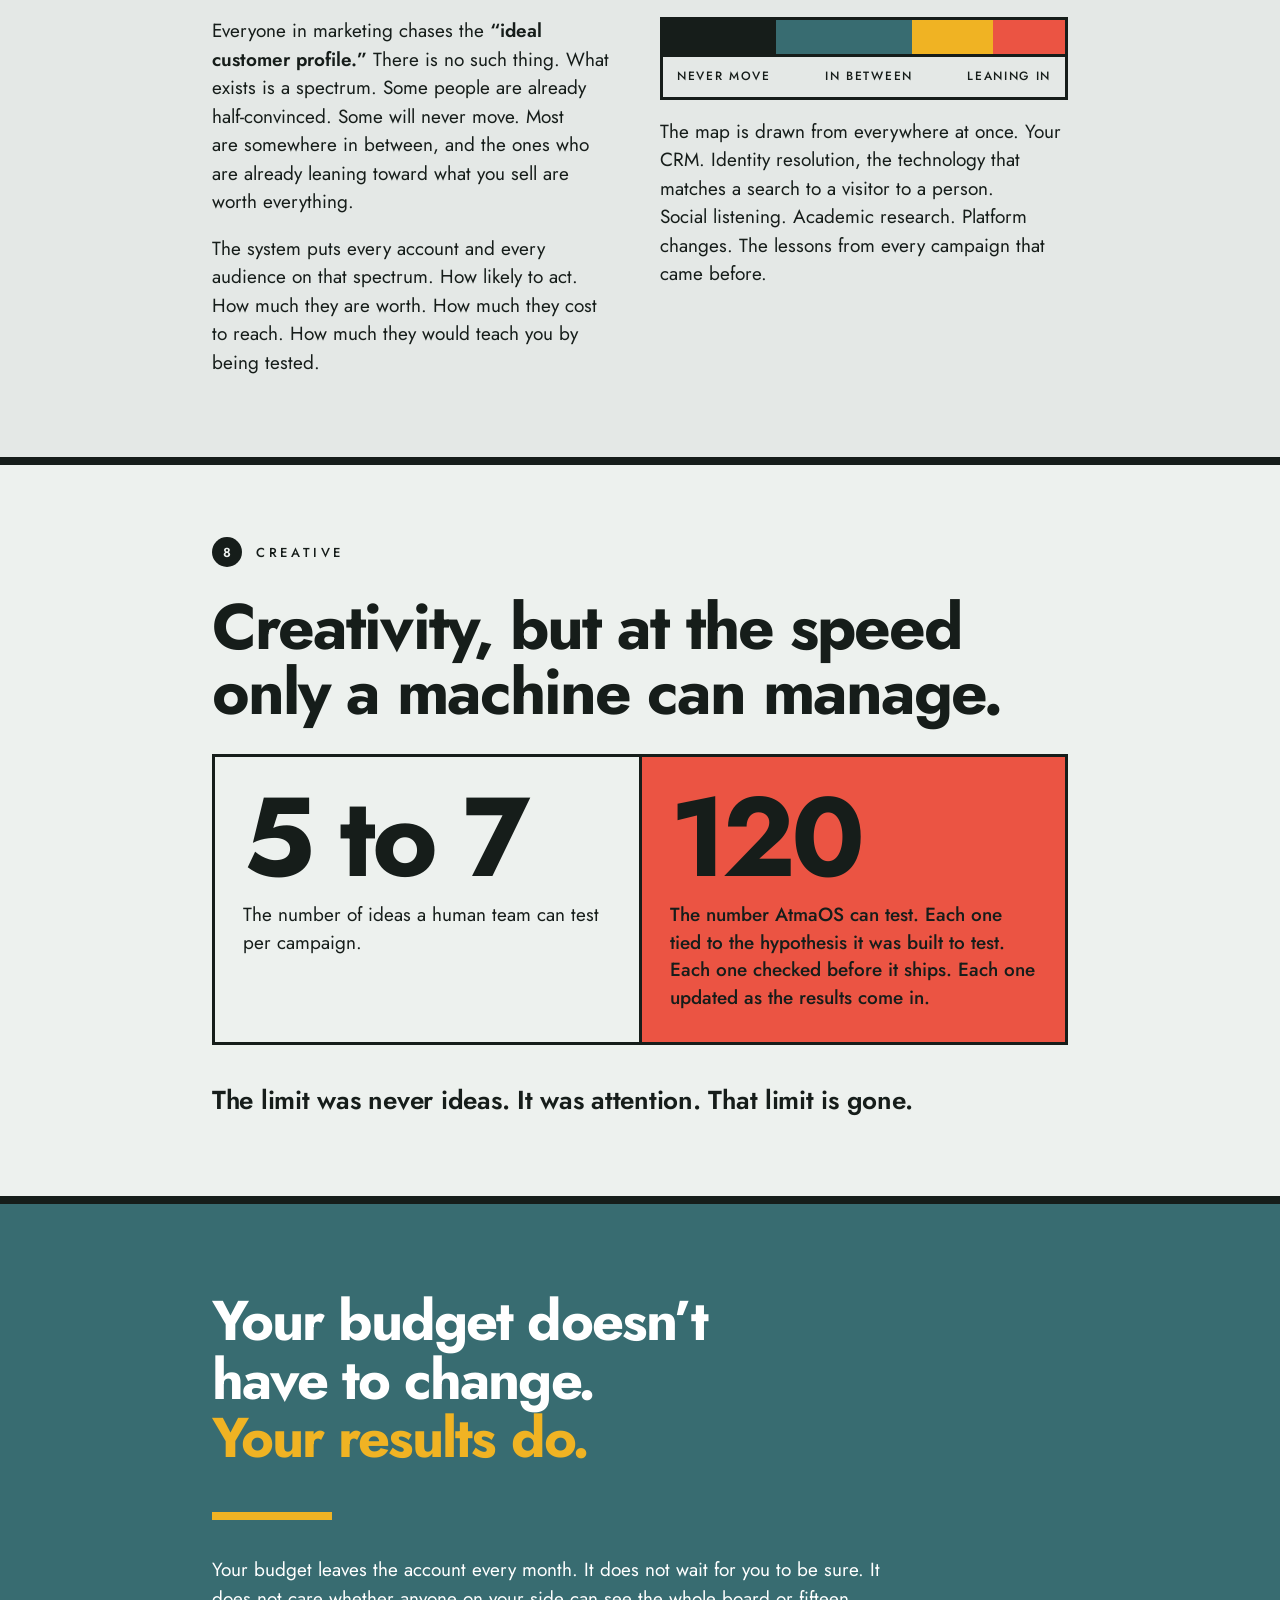
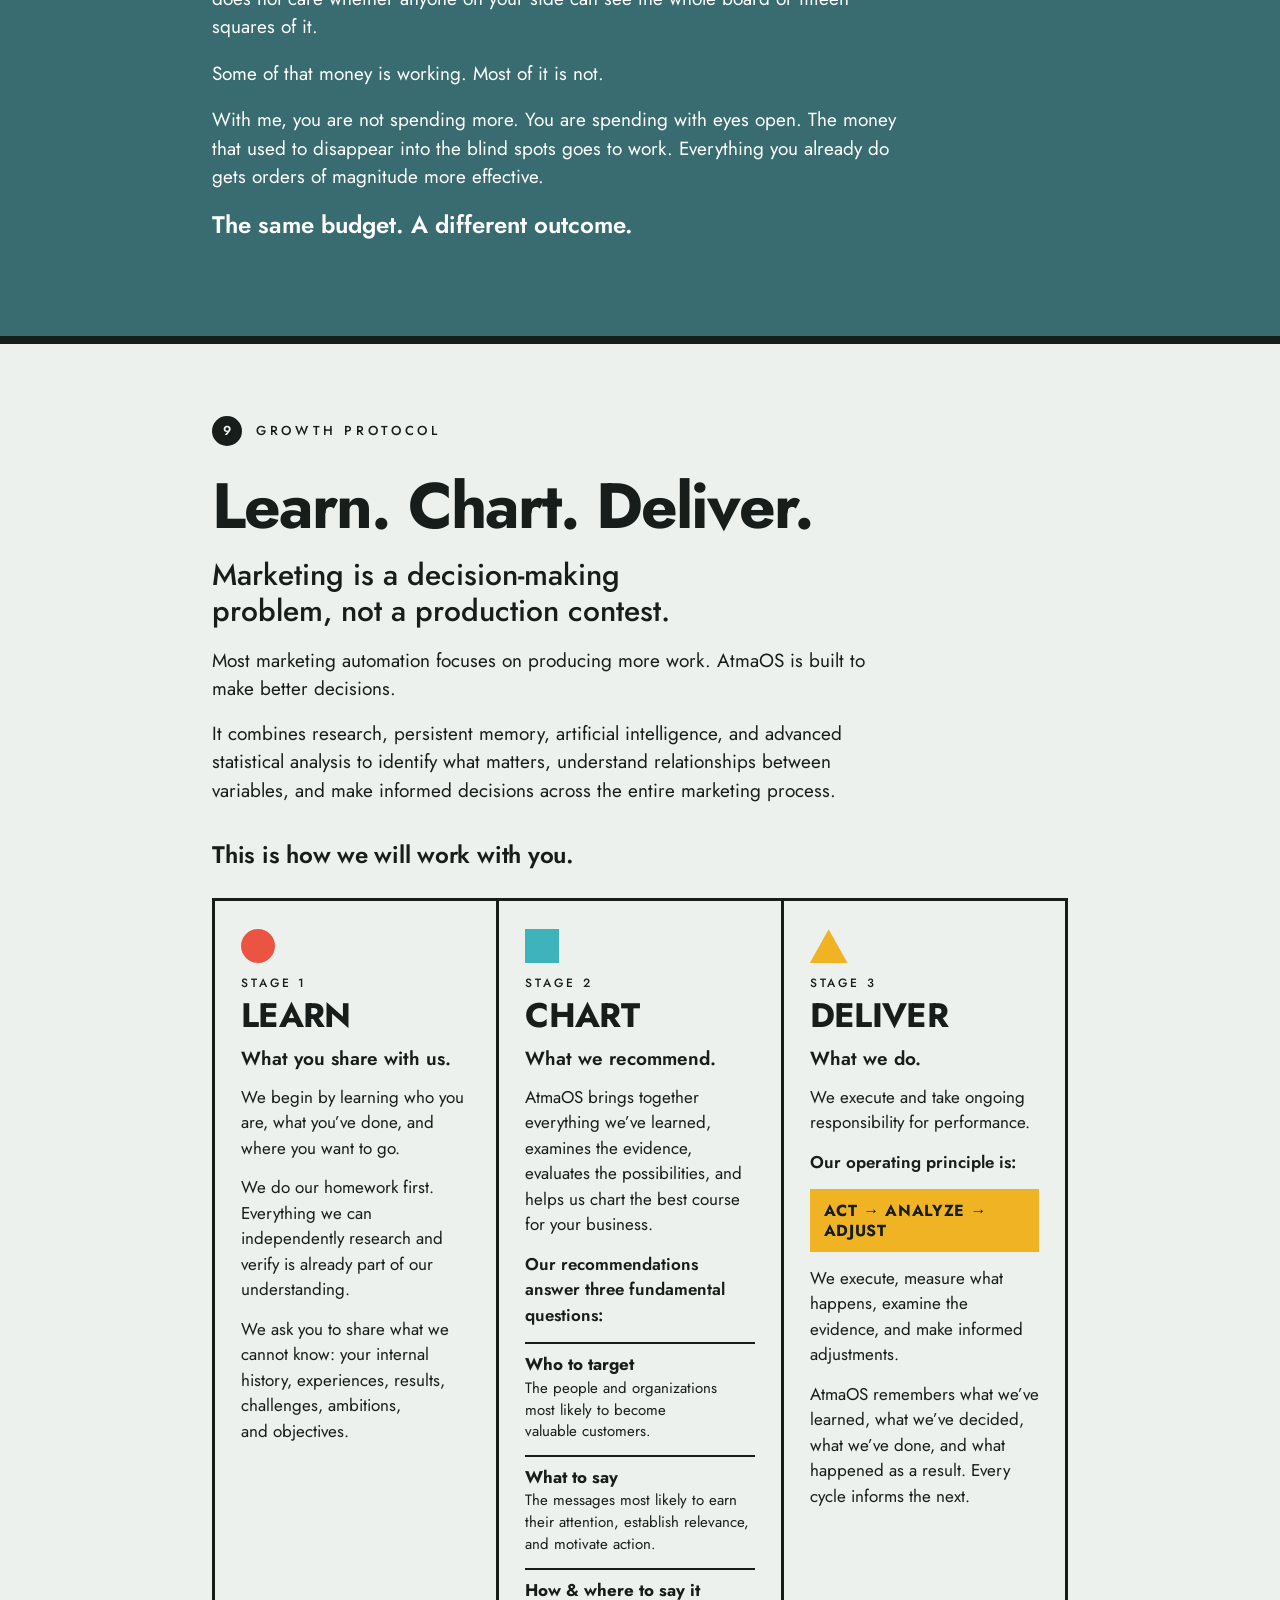
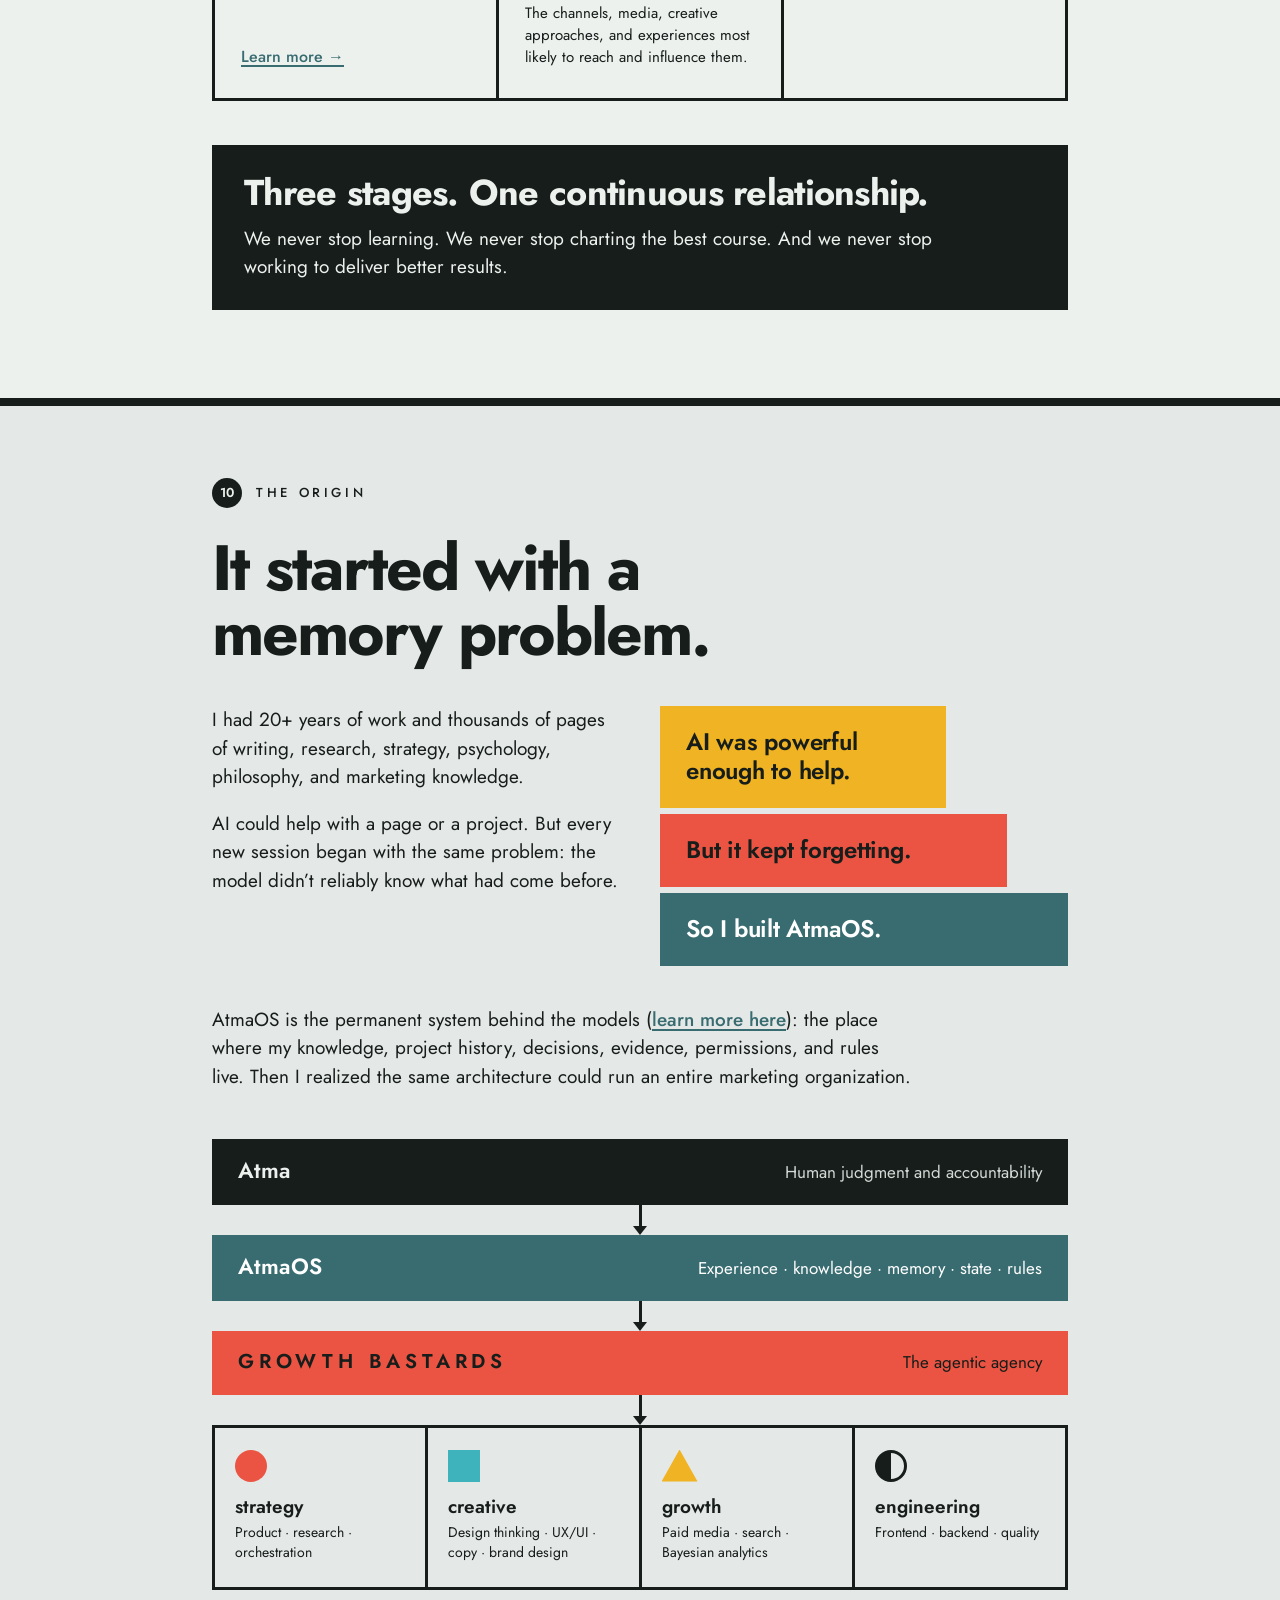
==== commit 50468b6e: "Ground goes cool: paper and ink retoned across pages, marks, icons, share images and the Arkwright v" ====
--- a/index.html
+++ b/index.html
@@ -29,49 +29,49 @@
 <link rel="icon" href="/favicon.svg" type="image/svg+xml">
 <link rel="apple-touch-icon" href="/apple-touch-icon.png">
 <link rel="manifest" href="/site.webmanifest">
-<meta name="theme-color" content="#1B1B1B">
+<meta name="theme-color" content="#161D1A">
 <link rel="preconnect" href="https://fonts.googleapis.com">
 <link rel="preconnect" href="https://fonts.gstatic.com" crossorigin>
 <link rel="stylesheet" href="https://fonts.googleapis.com/css2?family=Jost:wght@400;500;600;700&display=swap">
 <style>
 html{scroll-behavior:smooth;-webkit-text-size-adjust:100%;text-size-adjust:100%}
-body{margin:0;background:#F3F0E8;color:#1B1B1B;-webkit-font-smoothing:antialiased}
+body{margin:0;background:#EDF1EE;color:#161D1A;-webkit-font-smoothing:antialiased}
 a{color:#386C71;text-decoration-thickness:2px;text-underline-offset:3px}
 a:hover{color:#EB5443}
 a:focus-visible,button:focus-visible{outline:3px solid currentColor;outline-offset:3px}
-::selection{background:#F0B323;color:#1B1B1B}
+::selection{background:#F0B323;color:#161D1A}
 section[id]{scroll-margin-top:12px}
-.skip{position:absolute;left:-9999px;top:12px;z-index:100;background:#1B1B1B;color:#F3F0E8;padding:12px 18px;font:600 15px/1 Jost,sans-serif;text-decoration:none}
+.skip{position:absolute;left:-9999px;top:12px;z-index:100;background:#161D1A;color:#EDF1EE;padding:12px 18px;font:600 15px/1 Jost,sans-serif;text-decoration:none}
 .skip:focus{left:12px}
 @media (prefers-reduced-motion:reduce){html{scroll-behavior:auto}*{transition:none!important}.tk{animation:none!important}.tkw{overflow-y:auto!important}}
 @keyframes tkscroll{from{transform:translateY(0)}to{transform:translateY(-50%)}}
 .tk{animation:tkscroll 29.7s linear infinite}
-.hv1:hover{color:#EB5443!important}.hv-ark:hover{color:#F3F0E8!important;text-decoration:underline}
-.hv2:hover{transform:translate(-3px,-3px)!important;box-shadow:3px 3px 0 #1B1B1B!important}
-.hv3:hover{transform:translate(-3px,-3px)!important;box-shadow:3px 3px 0 #1B1B1B!important;background:#F0B323!important}
+.hv1:hover{color:#EB5443!important}.hv-ark:hover{color:#EDF1EE!important;text-decoration:underline}
+.hv2:hover{transform:translate(-3px,-3px)!important;box-shadow:3px 3px 0 #161D1A!important}
+.hv3:hover{transform:translate(-3px,-3px)!important;box-shadow:3px 3px 0 #161D1A!important;background:#F0B323!important}
 .hv4:hover{transform:translate(-3px,-3px)!important;box-shadow:3px 3px 0 #F0B323!important}
-.hv6:hover{background:#F0B323!important;color:#1B1B1B!important}
+.hv6:hover{background:#F0B323!important;color:#161D1A!important}
 .hv7:hover{color:#F0B323!important}@media (max-width:560px){.hire-art{position:relative!important;right:auto!important;top:auto!important;width:150px!important;margin:0 8px 56px auto}}
 html{scroll-behavior:smooth}
 @media (prefers-reduced-motion:reduce){html{scroll-behavior:auto}}
 section[id],#contents{scroll-margin-top:0}
-.tocbtn{position:absolute;z-index:3;right:clamp(20px,10.4vw,112px);top:30px;display:inline-flex;align-items:center;gap:10px;padding:9px 14px 8px;border:2px solid #1B1B1B;color:#1B1B1B;text-decoration:none;font:600 12px/1 Jost,sans-serif;letter-spacing:0.22em;text-transform:uppercase;background:#F3F0E8;transition:background 120ms,transform 120ms cubic-bezier(.2,0,0,1),box-shadow 120ms cubic-bezier(.2,0,0,1)}
-.tocbtn:hover{background:#F0B323;transform:translate(-2px,-2px);color:#1B1B1B}
+.tocbtn{position:absolute;z-index:3;right:clamp(20px,10.4vw,112px);top:30px;display:inline-flex;align-items:center;gap:10px;padding:9px 14px 8px;border:2px solid #161D1A;color:#161D1A;text-decoration:none;font:600 12px/1 Jost,sans-serif;letter-spacing:0.22em;text-transform:uppercase;background:#EDF1EE;transition:background 120ms,transform 120ms cubic-bezier(.2,0,0,1),box-shadow 120ms cubic-bezier(.2,0,0,1)}
+.tocbtn:hover{background:#F0B323;transform:translate(-2px,-2px);color:#161D1A}
 .tocbtn i{width:0;height:0;border-left:5px solid transparent;border-right:5px solid transparent;border-top:7px solid currentColor}
 @media (max-width:560px){.tocbtn{position:relative;right:auto;top:auto;display:flex;width:max-content;margin-top:18px}}
-.tc{background:#1B1B1B;color:#F3F0E8;border-top:8px solid #1B1B1B}
+.tc{background:#161D1A;color:#EDF1EE;border-top:8px solid #161D1A}
 .tc-wrap{max-width:1080px;margin:0 auto;padding:72px clamp(20px,10.4vw,112px) 64px;box-sizing:border-box}
-.tc-head{display:flex;justify-content:space-between;align-items:baseline;gap:12px 24px;flex-wrap:wrap;padding-bottom:22px;border-bottom:3px solid #F3F0E8}
+.tc-head{display:flex;justify-content:space-between;align-items:baseline;gap:12px 24px;flex-wrap:wrap;padding-bottom:22px;border-bottom:3px solid #EDF1EE}
 .tc-head h2{margin:0;font:700 clamp(40px,6vw,68px)/0.95 Jost,sans-serif;letter-spacing:-0.035em}
-.tc-top{font:500 13px/1 Jost,sans-serif;letter-spacing:0.22em;text-transform:uppercase;color:#F3F0E8;text-decoration:none}
+.tc-top{font:500 13px/1 Jost,sans-serif;letter-spacing:0.22em;text-transform:uppercase;color:#EDF1EE;text-decoration:none}
 .tc-top:hover{color:#F0B323}
 .tc-list{list-style:none;margin:0;padding:0}
-.tc-row{padding:26px 0 24px;border-bottom:1px solid #3A3636}
-.tc-main{display:flex;align-items:center;gap:16px;color:#F3F0E8;text-decoration:none}
+.tc-row{padding:26px 0 24px;border-bottom:1px solid #333A38}
+.tc-main{display:flex;align-items:center;gap:16px;color:#EDF1EE;text-decoration:none}
 .tc-shape{width:20px;height:20px;flex:none;transition:transform 120ms cubic-bezier(.2,0,0,1)}
 .tc-title{font:700 clamp(28px,3.8vw,42px)/1.05 Jost,sans-serif;letter-spacing:-0.025em;white-space:nowrap}
 .tc-tag{font:500 clamp(16px,1.8vw,20px)/1.2 Jost,sans-serif;color:#F0B323;white-space:nowrap}
-.tc-dots{flex:1 1 auto;min-width:24px;height:0;border-bottom:3px dotted #5B5555;margin:0 4px;transform:translateY(8px)}
+.tc-dots{flex:1 1 auto;min-width:24px;height:0;border-bottom:3px dotted #505755;margin:0 4px;transform:translateY(8px)}
 .tc-num{font:700 clamp(22px,2.6vw,28px)/1 Jost,sans-serif;font-variant-numeric:tabular-nums;color:#EB5443}
 .tc-sr{position:absolute;left:-9999px}
 .tc-main:hover .tc-title{color:#F0B323}
@@ -79,12 +79,12 @@
 .tc-main:hover .tc-dots{border-color:#F0B323}
 .tc-main:focus-visible{outline:3px solid #F0B323;outline-offset:6px}
 .tc-subs{list-style:none;display:flex;flex-wrap:wrap;gap:8px;margin:16px 0 0;padding:0 0 0 36px}
-.tc-sub{display:inline-flex;align-items:center;gap:10px;padding:8px 12px 7px;border:1.5px solid #5B5555;color:#D9D5CB;text-decoration:none;font:500 15px/1.2 Jost,sans-serif;transition:border-color 120ms,color 120ms,background 120ms}
+.tc-sub{display:inline-flex;align-items:center;gap:10px;padding:8px 12px 7px;border:1.5px solid #505755;color:#D2D9D5;text-decoration:none;font:500 15px/1.2 Jost,sans-serif;transition:border-color 120ms,color 120ms,background 120ms}
 .tc-sub i{font-style:normal;font-size:13px;color:#F0B323;letter-spacing:0.04em}
-.tc-sub:hover{border-color:#F0B323;color:#1B1B1B;background:#F0B323}
-.tc-sub:hover i{color:#1B1B1B}
+.tc-sub:hover{border-color:#F0B323;color:#161D1A;background:#F0B323}
+.tc-sub:hover i{color:#161D1A}
 .tc-sub:focus-visible{outline:3px solid #F0B323;outline-offset:3px}
-.tc-num i{font-style:normal;font-size:0.8em;margin-right:8px;color:#F0B323;display:inline-block;transition:transform 120ms cubic-bezier(.2,0,0,1)}.tc-main:hover .tc-num i{transform:translateY(3px)}.tc-label{margin:18px 0 0;padding-left:36px;font:600 12px/1 Jost,sans-serif;letter-spacing:0.22em;text-transform:uppercase;color:#F0B323}.tc-subs.tc-after-label{margin-top:10px}@media (max-width:640px){.tc-label{padding-left:0}}.tc-row{padding:20px 0 22px;border-bottom:0}.tc-main{border:2px solid #F3F0E8;padding:16px 20px;transition:background 120ms,border-color 120ms}.tc-main:hover{background:#F0B323;border-color:#F0B323}.tc-main:hover .tc-title,.tc-main:hover .tc-tag,.tc-main:hover .tc-num,.tc-main:hover .tc-num i{color:#1B1B1B}.tc-main:hover .tc-dots{border-color:#1B1B1B}.tc-main:hover .tc-shape{background:#1B1B1B!important}.tc-subs,.tc-label{margin-left:42px;padding-left:20px;border-left:2px solid #5B5555}.tc-subs{margin-top:0;padding-top:14px}.tc-label{margin-top:0;padding-top:18px;padding-bottom:4px}.tc-label + .tc-subs{padding-top:8px}.tc-reach{margin:18px 0 0 42px;border-top:1px solid #5B5555}@media (max-width:640px){.tc-main{padding:12px 14px}.tc-subs,.tc-label{margin-left:14px;padding-left:14px}.tc-reach{margin-left:14px}}.tc-reach{margin:4px 0 0 0!important}.tc-label{border-left:0!important;margin-left:0!important;padding-left:0!important;padding-top:40px!important}.tc-contact{border-left:0!important;margin-left:0!important;padding-left:0!important;gap:10px 36px!important}.tc-contact .tc-sub{border:0;padding:4px 0;font:500 19px/1.3 Jost,sans-serif;color:#F3F0E8;background:none}.tc-contact .tc-sub:hover{background:none;color:#F0B323;text-decoration:underline;text-underline-offset:5px;text-decoration-thickness:2px}.tc-contact .tc-sub:hover i{color:#F0B323}.tc-key{display:flex;flex-wrap:wrap;gap:8px 24px;margin:22px 0 0;font:400 13px/1.4 Jost,sans-serif;color:#D9D5CB}
+.tc-num i{font-style:normal;font-size:0.8em;margin-right:8px;color:#F0B323;display:inline-block;transition:transform 120ms cubic-bezier(.2,0,0,1)}.tc-main:hover .tc-num i{transform:translateY(3px)}.tc-label{margin:18px 0 0;padding-left:36px;font:600 12px/1 Jost,sans-serif;letter-spacing:0.22em;text-transform:uppercase;color:#F0B323}.tc-subs.tc-after-label{margin-top:10px}@media (max-width:640px){.tc-label{padding-left:0}}.tc-row{padding:20px 0 22px;border-bottom:0}.tc-main{border:2px solid #EDF1EE;padding:16px 20px;transition:background 120ms,border-color 120ms}.tc-main:hover{background:#F0B323;border-color:#F0B323}.tc-main:hover .tc-title,.tc-main:hover .tc-tag,.tc-main:hover .tc-num,.tc-main:hover .tc-num i{color:#161D1A}.tc-main:hover .tc-dots{border-color:#161D1A}.tc-main:hover .tc-shape{background:#161D1A!important}.tc-subs,.tc-label{margin-left:42px;padding-left:20px;border-left:2px solid #505755}.tc-subs{margin-top:0;padding-top:14px}.tc-label{margin-top:0;padding-top:18px;padding-bottom:4px}.tc-label + .tc-subs{padding-top:8px}.tc-reach{margin:18px 0 0 42px;border-top:1px solid #505755}@media (max-width:640px){.tc-main{padding:12px 14px}.tc-subs,.tc-label{margin-left:14px;padding-left:14px}.tc-reach{margin-left:14px}}.tc-reach{margin:4px 0 0 0!important}.tc-label{border-left:0!important;margin-left:0!important;padding-left:0!important;padding-top:40px!important}.tc-contact{border-left:0!important;margin-left:0!important;padding-left:0!important;gap:10px 36px!important}.tc-contact .tc-sub{border:0;padding:4px 0;font:500 19px/1.3 Jost,sans-serif;color:#EDF1EE;background:none}.tc-contact .tc-sub:hover{background:none;color:#F0B323;text-decoration:underline;text-underline-offset:5px;text-decoration-thickness:2px}.tc-contact .tc-sub:hover i{color:#F0B323}.tc-key{display:flex;flex-wrap:wrap;gap:8px 24px;margin:22px 0 0;font:400 13px/1.4 Jost,sans-serif;color:#D2D9D5}
 .tc-key i{font-style:normal;color:#F0B323;margin-right:6px}
 @media (max-width:640px){
  .tc-main{flex-wrap:wrap;gap:6px 14px}
@@ -101,17 +101,17 @@
 @media(max-width:899px){.tg .atm{grid-column:span 2}.tg .atm>div:first-child{aspect-ratio:2/1!important}.tg .atm img{object-fit:contain!important;object-position:50% 100%!important}}
 @media print{#viz{break-inside:avoid}#cv{max-height:520px;width:100%!important;height:auto!important}section{break-inside:auto}}
 </style>
-<template id="__bundler_thumbnail"><svg xmlns="http://www.w3.org/2000/svg" viewBox="0 0 120 120"><rect width="120" height="120" fill="#F3F0E8"/><circle cx="48" cy="56" r="20" fill="#EB5443"/><circle cx="68" cy="64" r="17" fill="#3FB3BB" opacity="0.85"/></svg></template>
+<template id="__bundler_thumbnail"><svg xmlns="http://www.w3.org/2000/svg" viewBox="0 0 120 120"><rect width="120" height="120" fill="#EDF1EE"/><circle cx="48" cy="56" r="20" fill="#EB5443"/><circle cx="68" cy="64" r="17" fill="#3FB3BB" opacity="0.85"/></svg></template>
 <script type="application/ld+json">{"@context": "https://schema.org", "@graph": [{"@type": "Organization", "@id": "https://growthbastards.com/#org", "name": "Growth Bastards", "url": "https://growthbastards.com/", "logo": "https://growthbastards.com/icon-512.png", "description": "An agentic marketing agency led by Atma Degeyndt: one human CMO and fourteen specialist AI team members.", "founder": {"@id": "https://growthbastards.com/#atma"}}, {"@type": "Person", "@id": "https://growthbastards.com/#atma", "name": "Atma Degeyndt", "alternateName": "Atma", "jobTitle": "Chief Marketing Officer", "description": "Psychology- and science-based marketer who can code.", "worksFor": {"@id": "https://growthbastards.com/#org"}, "url": "https://atma.marketing/", "sameAs": ["https://www.linkedin.com/in/askatma", "https://resume.atma.marketing", "https://portfolio.atma.marketing/", "https://skills.atma.marketing", "https://atma.marketing/"]}, {"@type": "WebSite", "@id": "https://growthbastards.com/#website", "url": "https://growthbastards.com/", "name": "Growth Bastards", "publisher": {"@id": "https://growthbastards.com/#org"}, "inLanguage": "en"}, {"@type": "WebPage", "@id": "https://growthbastards.com/#page", "url": "https://growthbastards.com/", "name": "Growth Bastards | Marketing Sucks", "description": "A campaign can have up to 4,000 decisions that all depend on each other. A great strategist holds fifteen. Atma built a system that holds all of it.", "image": "https://growthbastards.com/og-marketing-sucks.jpg", "inLanguage": "en-US", "isPartOf": {"@id": "https://growthbastards.com/#website"}, "author": {"@id": "https://growthbastards.com/#atma"}, "about": {"@id": "https://growthbastards.com/#org"}}]}</script>
 </head>
 <body>
 <a class="skip" href="#main">Skip to content</a>
-<div style="background:#F3F0E8;color:#1B1B1B;font-family:Jost,Futura,'Century Gothic',sans-serif">
+<div style="background:#EDF1EE;color:#161D1A;font-family:Jost,Futura,'Century Gothic',sans-serif">
 <header id="top" style="position:relative;overflow:hidden">
-<div style="height:26px;background:#1B1B1B"></div>
+<div style="height:26px;background:#161D1A"></div>
 <div style="position:relative;max-width:1080px;margin:0 auto;padding:32px clamp(20px,10.4vw,112px) 80px;box-sizing:border-box">
-<div style="position:absolute;left:clamp(6px,6.67vw,72px);top:0;bottom:0;width:8px;background:#1B1B1B"></div>
-<a href="/" style="position:relative;z-index:2;display:inline-flex;align-items:center;gap:12px;color:#1B1B1B;text-decoration:none"><span style="position:relative;width:36px;height:28.32px;flex:none;isolation:isolate"><span style="position:absolute;left:0;top:0;width:22.08px;height:22.08px;border-radius:50%;background:#EB5443"></span><span style="position:absolute;left:14.88px;top:7.2px;width:18.72px;height:18.72px;border-radius:50%;background:#3FB3BB;mix-blend-mode:multiply"></span><span style="position:absolute;left:4.8px;top:7.2px;width:5.28px;height:5.28px;border-radius:50%;background:#1B1B1B"></span><span style="position:absolute;left:11.04px;top:7.2px;width:5.28px;height:5.28px;border-radius:50%;background:#1B1B1B"></span><span style="position:absolute;left:19.2px;top:13.44px;width:4.32px;height:4.32px;border-radius:50%;background:#1B1B1B"></span><span style="position:absolute;left:24.48px;top:13.44px;width:4.32px;height:4.32px;border-radius:50%;background:#1B1B1B"></span><span style="position:absolute;left:6.24px;top:14.88px;width:8.16px;height:1.92px;background:#F3F0E8"></span><span style="position:absolute;left:21.12px;top:20.16px;width:6.24px;height:1.68px;background:#F3F0E8"></span></span><span style="font:600 15px/1 Jost,sans-serif;letter-spacing:0.42em;white-space:nowrap">GROWTH BASTARDS</span></a>
+<div style="position:absolute;left:clamp(6px,6.67vw,72px);top:0;bottom:0;width:8px;background:#161D1A"></div>
+<a href="/" style="position:relative;z-index:2;display:inline-flex;align-items:center;gap:12px;color:#161D1A;text-decoration:none"><span style="position:relative;width:36px;height:28.32px;flex:none;isolation:isolate"><span style="position:absolute;left:0;top:0;width:22.08px;height:22.08px;border-radius:50%;background:#EB5443"></span><span style="position:absolute;left:14.88px;top:7.2px;width:18.72px;height:18.72px;border-radius:50%;background:#3FB3BB;mix-blend-mode:multiply"></span><span style="position:absolute;left:4.8px;top:7.2px;width:5.28px;height:5.28px;border-radius:50%;background:#161D1A"></span><span style="position:absolute;left:11.04px;top:7.2px;width:5.28px;height:5.28px;border-radius:50%;background:#161D1A"></span><span style="position:absolute;left:19.2px;top:13.44px;width:4.32px;height:4.32px;border-radius:50%;background:#161D1A"></span><span style="position:absolute;left:24.48px;top:13.44px;width:4.32px;height:4.32px;border-radius:50%;background:#161D1A"></span><span style="position:absolute;left:6.24px;top:14.88px;width:8.16px;height:1.92px;background:#EDF1EE"></span><span style="position:absolute;left:21.12px;top:20.16px;width:6.24px;height:1.68px;background:#EDF1EE"></span></span><span style="font:600 15px/1 Jost,sans-serif;letter-spacing:0.42em;white-space:nowrap">GROWTH BASTARDS</span></a>
 <a class="tocbtn" href="#contents">Contents<i aria-hidden="true"></i></a>
 <div style="position:relative;margin-top:clamp(48px,8vw,88px)">
 <h1 style="margin:0;font:700 clamp(54px,14.07vw,152px)/0.88 Jost,sans-serif;letter-spacing:-0.03em">Marketing<br>Sucks</h1>
@@ -119,9 +119,9 @@
 <p style="margin:0;max-width:640px;font:500 clamp(22px,2.78vw,30px)/1.2 Jost,sans-serif;text-wrap:balance">To succeed requires orchestrating 4,000 variables. No man can do that. No AI model can do that either. Here is why.</p>
 </div></div></header>
 <main id="main">
-<section style="border-top:8px solid #1B1B1B;"><div style="max-width:1080px;margin:0 auto;padding:72px clamp(20px,10.4vw,112px) 80px;box-sizing:border-box"><div style="display:flex;align-items:center;gap:14px;margin-bottom:28px"><span style="width:30px;height:30px;border-radius:50%;background:#1B1B1B;color:#F3F0E8;display:flex;align-items:center;justify-content:center;font:600 13px/1 Jost,sans-serif;flex:none">1</span><span style="font:500 13px/1 Jost,sans-serif;letter-spacing:0.28em;text-transform:uppercase">the problem</span></div><h2 style="margin:0 0 36px;font:700 clamp(38px,5.93vw,64px)/1.02 Jost,sans-serif;letter-spacing:-0.03em;text-wrap:balance">A campaign can have up to 4,000 decisions that all depend on each other.</h2><div style="display:flex;flex-direction:column;gap:6px;max-width:760px;margin-bottom:44px"><div style="width:78%;box-sizing:border-box;background:#F0B323;color:#1B1B1B;padding:22px 26px;font:600 24px/1.2 Jost,sans-serif;letter-spacing:-0.01em;text-wrap:balance">Change the headline, and a different audience wins.</div><div style="width:88%;box-sizing:border-box;background:#EB5443;color:#1B1B1B;padding:22px 26px;font:600 24px/1.2 Jost,sans-serif;letter-spacing:-0.01em;text-wrap:balance">Change the audience, and a different headline wins.</div><div style="width:94%;box-sizing:border-box;background:#3FB3BB;color:#1B1B1B;padding:22px 26px;font:600 24px/1.2 Jost,sans-serif;letter-spacing:-0.01em;text-wrap:balance">Change the budget, and the platform learns faster.</div><div style="width:100%;box-sizing:border-box;background:#386C71;color:#FFFFFF;padding:22px 26px;font:600 24px/1.2 Jost,sans-serif;letter-spacing:-0.01em;text-wrap:balance">Change the timing, and the budget means something different.</div></div><p style="margin:0;max-width:700px;font:400 19px/1.5 Jost,sans-serif;text-wrap:pretty;font-weight:600;margin-bottom:44px">Every choice reshapes every other choice.</p><div id="viz" style="border:3px solid #1B1B1B;background:#F3F0E8"><div style="padding:14px 20px;background:#1B1B1B;color:#F3F0E8;display:flex;justify-content:space-between;gap:8px 20px;flex-wrap:wrap;font:500 13px/1.3 Jost,sans-serif;letter-spacing:0.2em;text-transform:uppercase"><span>decisions in one campaign</span><span id="cnt" style="font-variant-numeric:tabular-nums">15</span></div><div style="padding:20px"><canvas id="cv" style="display:block;width:100%" aria-label="Four thousand dots: fifteen red for what a strategist holds, sixty yellow for what an AI chat holds, all four thousand teal for what AtmaOS manages"></canvas></div><div style="display:flex;flex-wrap:wrap;gap:8px 28px;padding:0 20px 18px;font:400 15px/1.4 Jost,sans-serif"><span style="display:flex;align-items:center;gap:10px"><span style="width:12px;height:12px;border-radius:50%;background:#EB5443"></span>a great strategist holds: 15</span><span style="display:flex;align-items:center;gap:10px"><span style="width:12px;height:12px;border-radius:50%;background:#F0B323"></span>an AI chat holds: 60</span><span style="display:flex;align-items:center;gap:10px"><span style="width:12px;height:12px;border-radius:50%;background:#386C71"></span><span><span style="text-transform:none">AtmaOS</span> manages: 4,000</span></span></div></div><div style="margin-top:44px;display:flex;flex-direction:column;gap:18px"><p style="margin:0;max-width:700px;font:400 19px/1.5 Jost,sans-serif;text-wrap:pretty;">A great strategist holds about fifteen of those decisions in their head at once. Fifteen, out of thousands. Because fifteen is what a human being can hold.</p><p style="margin:0;max-width:700px;font:400 19px/1.5 Jost,sans-serif;text-wrap:pretty;">A modern AI model can manage maybe sixty variables before they overwhelm its working memory.</p></div><div style="margin-top:44px;background:#1B1B1B;color:#F3F0E8;padding:26px 32px;font:600 26px/1.2 Jost,sans-serif;letter-spacing:-0.01em;text-wrap:balance">I built a system that can hold it all. All 4,000, in one coherent OS.</div></div></section>
-<section id="solution" style="border-top:8px solid #1B1B1B;background:#E8E3D7"><div style="max-width:1080px;margin:0 auto;padding:72px clamp(20px,10.4vw,112px) 80px;box-sizing:border-box">
-<div style="display:flex;align-items:center;gap:14px;margin-bottom:28px"><span style="width:30px;height:30px;border-radius:50%;background:#1B1B1B;color:#F3F0E8;display:flex;align-items:center;justify-content:center;font:600 13px/1 Jost,sans-serif;flex:none">2</span><span style="font:500 13px/1 Jost,sans-serif;letter-spacing:0.28em;text-transform:uppercase">the solution</span></div>
+<section style="border-top:8px solid #161D1A;"><div style="max-width:1080px;margin:0 auto;padding:72px clamp(20px,10.4vw,112px) 80px;box-sizing:border-box"><div style="display:flex;align-items:center;gap:14px;margin-bottom:28px"><span style="width:30px;height:30px;border-radius:50%;background:#161D1A;color:#EDF1EE;display:flex;align-items:center;justify-content:center;font:600 13px/1 Jost,sans-serif;flex:none">1</span><span style="font:500 13px/1 Jost,sans-serif;letter-spacing:0.28em;text-transform:uppercase">the problem</span></div><h2 style="margin:0 0 36px;font:700 clamp(38px,5.93vw,64px)/1.02 Jost,sans-serif;letter-spacing:-0.03em;text-wrap:balance">A campaign can have up to 4,000 decisions that all depend on each other.</h2><div style="display:flex;flex-direction:column;gap:6px;max-width:760px;margin-bottom:44px"><div style="width:78%;box-sizing:border-box;background:#F0B323;color:#161D1A;padding:22px 26px;font:600 24px/1.2 Jost,sans-serif;letter-spacing:-0.01em;text-wrap:balance">Change the headline, and a different audience wins.</div><div style="width:88%;box-sizing:border-box;background:#EB5443;color:#161D1A;padding:22px 26px;font:600 24px/1.2 Jost,sans-serif;letter-spacing:-0.01em;text-wrap:balance">Change the audience, and a different headline wins.</div><div style="width:94%;box-sizing:border-box;background:#3FB3BB;color:#161D1A;padding:22px 26px;font:600 24px/1.2 Jost,sans-serif;letter-spacing:-0.01em;text-wrap:balance">Change the budget, and the platform learns faster.</div><div style="width:100%;box-sizing:border-box;background:#386C71;color:#FFFFFF;padding:22px 26px;font:600 24px/1.2 Jost,sans-serif;letter-spacing:-0.01em;text-wrap:balance">Change the timing, and the budget means something different.</div></div><p style="margin:0;max-width:700px;font:400 19px/1.5 Jost,sans-serif;text-wrap:pretty;font-weight:600;margin-bottom:44px">Every choice reshapes every other choice.</p><div id="viz" style="border:3px solid #161D1A;background:#EDF1EE"><div style="padding:14px 20px;background:#161D1A;color:#EDF1EE;display:flex;justify-content:space-between;gap:8px 20px;flex-wrap:wrap;font:500 13px/1.3 Jost,sans-serif;letter-spacing:0.2em;text-transform:uppercase"><span>decisions in one campaign</span><span id="cnt" style="font-variant-numeric:tabular-nums">15</span></div><div style="padding:20px"><canvas id="cv" style="display:block;width:100%" aria-label="Four thousand dots: fifteen red for what a strategist holds, sixty yellow for what an AI chat holds, all four thousand teal for what AtmaOS manages"></canvas></div><div style="display:flex;flex-wrap:wrap;gap:8px 28px;padding:0 20px 18px;font:400 15px/1.4 Jost,sans-serif"><span style="display:flex;align-items:center;gap:10px"><span style="width:12px;height:12px;border-radius:50%;background:#EB5443"></span>a great strategist holds: 15</span><span style="display:flex;align-items:center;gap:10px"><span style="width:12px;height:12px;border-radius:50%;background:#F0B323"></span>an AI chat holds: 60</span><span style="display:flex;align-items:center;gap:10px"><span style="width:12px;height:12px;border-radius:50%;background:#386C71"></span><span><span style="text-transform:none">AtmaOS</span> manages: 4,000</span></span></div></div><div style="margin-top:44px;display:flex;flex-direction:column;gap:18px"><p style="margin:0;max-width:700px;font:400 19px/1.5 Jost,sans-serif;text-wrap:pretty;">A great strategist holds about fifteen of those decisions in their head at once. Fifteen, out of thousands. Because fifteen is what a human being can hold.</p><p style="margin:0;max-width:700px;font:400 19px/1.5 Jost,sans-serif;text-wrap:pretty;">A modern AI model can manage maybe sixty variables before they overwhelm its working memory.</p></div><div style="margin-top:44px;background:#161D1A;color:#EDF1EE;padding:26px 32px;font:600 26px/1.2 Jost,sans-serif;letter-spacing:-0.01em;text-wrap:balance">I built a system that can hold it all. All 4,000, in one coherent OS.</div></div></section>
+<section id="solution" style="border-top:8px solid #161D1A;background:#E4E8E6"><div style="max-width:1080px;margin:0 auto;padding:72px clamp(20px,10.4vw,112px) 80px;box-sizing:border-box">
+<div style="display:flex;align-items:center;gap:14px;margin-bottom:28px"><span style="width:30px;height:30px;border-radius:50%;background:#161D1A;color:#EDF1EE;display:flex;align-items:center;justify-content:center;font:600 13px/1 Jost,sans-serif;flex:none">2</span><span style="font:500 13px/1 Jost,sans-serif;letter-spacing:0.28em;text-transform:uppercase">the solution</span></div>
 <h2 style="margin:0 0 18px;font:700 clamp(38px,5.93vw,64px)/1.02 Jost,sans-serif;letter-spacing:-0.03em;text-wrap:balance">Your 4,000-variable solution is our fifteen specialists.</h2>
 <p style="margin:0 0 36px;font:500 clamp(24px,2.78vw,30px)/1.2 Jost,sans-serif;color:#EB5443">Now yours, full time.</p>
 <div style="display:flex;flex-direction:column;gap:18px">
@@ -131,18 +131,18 @@
 <div style="width:120px;height:8px;background:#EB5443;margin:40px 0 24px"></div>
 <p style="margin:0;max-width:760px;font:600 clamp(24px,3vw,32px)/1.2 Jost,sans-serif;letter-spacing:-0.015em;text-wrap:balance">No human mind can do that. No AI agent can either.</p>
 </div></section>
-<section id="not-agents" style="border-top:8px solid #1B1B1B;background:#1B1B1B;color:#F3F0E8"><div style="max-width:1080px;margin:0 auto;padding:72px clamp(20px,10.4vw,112px) 80px;box-sizing:border-box">
-<div style="display:flex;align-items:center;gap:14px;margin-bottom:28px"><span style="width:30px;height:30px;border-radius:50%;background:#F3F0E8;color:#1B1B1B;display:flex;align-items:center;justify-content:center;font:600 13px/1 Jost, sans-serif;flex:none">3</span><span style="font:500 13px/1 Jost, sans-serif;letter-spacing:0.28em;text-transform:uppercase">they’re not agents</span></div>
+<section id="not-agents" style="border-top:8px solid #161D1A;background:#161D1A;color:#EDF1EE"><div style="max-width:1080px;margin:0 auto;padding:72px clamp(20px,10.4vw,112px) 80px;box-sizing:border-box">
+<div style="display:flex;align-items:center;gap:14px;margin-bottom:28px"><span style="width:30px;height:30px;border-radius:50%;background:#EDF1EE;color:#161D1A;display:flex;align-items:center;justify-content:center;font:600 13px/1 Jost, sans-serif;flex:none">3</span><span style="font:500 13px/1 Jost, sans-serif;letter-spacing:0.28em;text-transform:uppercase">they’re not agents</span></div>
 <h2 style="margin:0 0 36px;font:700 clamp(38px,5.93vw,64px)/1.02 Jost, sans-serif;letter-spacing:-0.03em;text-wrap:balance">Thinking specialists vs. performing monkeys.</h2>
 <div style="display:grid;grid-template-columns:repeat(auto-fit,minmax(min(100%,320px),1fr));gap:24px;align-items:stretch">
-<div style="border:3px solid #F3F0E8;padding:26px 26px 28px;display:flex;flex-direction:column;gap:14px;box-sizing:border-box">
-<span style="font:500 12px/1.3 Jost, sans-serif;letter-spacing:0.2em;text-transform:uppercase;color:#D9D5CB">every AI agent on the market</span>
+<div style="border:3px solid #EDF1EE;padding:26px 26px 28px;display:flex;flex-direction:column;gap:14px;box-sizing:border-box">
+<span style="font:500 12px/1.3 Jost, sans-serif;letter-spacing:0.2em;text-transform:uppercase;color:#D2D9D5">every AI agent on the market</span>
 <p style="margin:0;font:400 18px/1.55 Jost, sans-serif;text-wrap:pretty">Every AI agent on the market has a brilliant mind and a cheap memory. Its memory is a notepad that tears out its own pages.</p>
 <p style="margin:0;font:400 18px/1.55 Jost, sans-serif;text-wrap:pretty">Plant eight facts in its million-token window and the best frontier model misses one in four; the others miss two in three. <strong style="font-weight:600;color:#F0B323">That’s eight facts. A complex campaign has four thousand moving variables.</strong></p>
 <p style="margin:0;font:400 18px/1.55 Jost, sans-serif;text-wrap:pretty">It doesn’t know why it was given the job, it never finds out whether the job worked, and nobody can tell you if it made you a dime.</p>
 <p style="margin:auto 0 0;padding-top:6px;font:600 clamp(19px,2.2vw,22px)/1.3 Jost, sans-serif;text-wrap:balance">Wire fifty of them together and you get fifty monkeys in a row. Each one does its piece. <span style="color:#EB5443">None of them is thinking.</span></p>
 </div>
-<div style="background:#F0B323;color:#1B1B1B;border:3px solid #F0B323;padding:26px 26px 28px;display:flex;flex-direction:column;gap:14px;box-sizing:border-box">
+<div style="background:#F0B323;color:#161D1A;border:3px solid #F0B323;padding:26px 26px 28px;display:flex;flex-direction:column;gap:14px;box-sizing:border-box">
 <span style="font:500 12px/1.3 Jost, sans-serif;letter-spacing:0.2em;text-transform:uppercase"><span style="text-transform:none">AtmaOS</span> specialists</span>
 <p style="margin:0;font:400 18px/1.55 Jost, sans-serif;text-wrap:pretty"><strong style="font-weight:700"><span style="text-transform:none">AtmaOS</span> specialists don’t forget.</strong> Every assignment, every argument, every result is on the record and handed back to them every time they work.</p>
 <p style="margin:0;font:400 18px/1.55 Jost, sans-serif;text-wrap:pretty">The math runs in engines built for it, not in a model making it up.</p>
@@ -151,240 +151,240 @@
 </div>
 </div>
 <p style="margin:56px 0 0;max-width:760px;font:500 clamp(24px,3vw,32px)/1.2 Jost, sans-serif;text-wrap:balance">That isn’t a better agent. It’s a different kind of thing.</p>
-<div style="display:grid;grid-template-columns:repeat(auto-fit,minmax(min(100%,300px),1fr));gap:6px;margin-top:24px"><div style="background:transparent;color:#D9D5CB;border:2px solid #D9D5CB;padding:22px 26px;font:600 24px/1.2 Jost, sans-serif;letter-spacing:-0.01em">Agents do marketing work.</div><div style="background:#EB5443;color:#1B1B1B;padding:22px 26px;font:600 24px/1.2 Jost, sans-serif;letter-spacing:-0.01em">We do marketing intelligence.</div></div>
-<a href="not-just-agents.html" style="display:flex;flex-wrap:wrap;align-items:center;justify-content:space-between;gap:6px 16px;margin-top:48px;padding:18px clamp(16px,3.5vw,28px);border:3px solid #F3F0E8;color:#F3F0E8;text-decoration:none" class="hv6"><span style="display:flex;align-items:center;gap:14px"><span style="width:12px;height:12px;background:#EB5443;flex:none"></span><span style="font:600 19px/1.2 Jost, sans-serif">Learn more about what makes the Growth Bastards team members different.</span></span><span style="display:flex;align-items:center;gap:12px;font:400 15px/1.3 Jost, sans-serif">growthbastards.com/not-just-agents<span style="width:0;height:0;border-top:5px solid transparent;border-bottom:5px solid transparent;border-left:8px solid currentColor"></span></span></a>
+<div style="display:grid;grid-template-columns:repeat(auto-fit,minmax(min(100%,300px),1fr));gap:6px;margin-top:24px"><div style="background:transparent;color:#D2D9D5;border:2px solid #D2D9D5;padding:22px 26px;font:600 24px/1.2 Jost, sans-serif;letter-spacing:-0.01em">Agents do marketing work.</div><div style="background:#EB5443;color:#161D1A;padding:22px 26px;font:600 24px/1.2 Jost, sans-serif;letter-spacing:-0.01em">We do marketing intelligence.</div></div>
+<a href="not-just-agents.html" style="display:flex;flex-wrap:wrap;align-items:center;justify-content:space-between;gap:6px 16px;margin-top:48px;padding:18px clamp(16px,3.5vw,28px);border:3px solid #EDF1EE;color:#EDF1EE;text-decoration:none" class="hv6"><span style="display:flex;align-items:center;gap:14px"><span style="width:12px;height:12px;background:#EB5443;flex:none"></span><span style="font:600 19px/1.2 Jost, sans-serif">Learn more about what makes the Growth Bastards team members different.</span></span><span style="display:flex;align-items:center;gap:12px;font:400 15px/1.3 Jost, sans-serif">growthbastards.com/not-just-agents<span style="width:0;height:0;border-top:5px solid transparent;border-bottom:5px solid transparent;border-left:8px solid currentColor"></span></span></a>
 </div></section>
-<section id="team" style="border-top:8px solid #1B1B1B;background:#E8E3D7">
+<section id="team" style="border-top:8px solid #161D1A;background:#E4E8E6">
 <div style="max-width:1080px;margin:0 auto;padding:72px clamp(20px,10.4vw,112px) 80px;box-sizing:border-box">
-<div style="display:flex;align-items:center;gap:14px;margin-bottom:28px"><span style="width:30px;height:30px;border-radius:50%;background:#1B1B1B;color:#F3F0E8;display:flex;align-items:center;justify-content:center;font:600 13px/1 Jost, sans-serif;flex:none">4</span><span style="font:500 13px/1 Jost, sans-serif;letter-spacing:0.28em;text-transform:uppercase">the team</span></div>
+<div style="display:flex;align-items:center;gap:14px;margin-bottom:28px"><span style="width:30px;height:30px;border-radius:50%;background:#161D1A;color:#EDF1EE;display:flex;align-items:center;justify-content:center;font:600 13px/1 Jost, sans-serif;flex:none">4</span><span style="font:500 13px/1 Jost, sans-serif;letter-spacing:0.28em;text-transform:uppercase">the team</span></div>
 <h2 style="margin:0 0 18px;font:700 clamp(38px,5.93vw,64px)/1.02 Jost, sans-serif;letter-spacing:-0.03em;text-wrap:balance">Meet the team.</h2>
 <p style="margin:0 0 18px;font:500 clamp(22px,2.78vw,30px)/1.2 Jost, sans-serif">Fourteen AI specialists. One human CMO.</p>
 <p style="margin:0;max-width:700px;font:400 19px/1.5 Jost, sans-serif;text-wrap:pretty">They’re AI. They’re also not generic. Every specialist has a job, rules, memory, and boundaries, and they all work from the same project reality.</p>
-<div style="border-top:3px solid #1B1B1B;border-left:3px solid #1B1B1B;margin-top:44px" class="tg">
-<article class="atm" style="border-right:3px solid #1B1B1B;border-bottom:3px solid #1B1B1B;display:flex;flex-direction:column;background:#1B1B1B;color:#F3F0E8">
-<div style="position:relative;aspect-ratio:1/1;overflow:hidden;isolation:isolate;border-bottom:3px solid #1B1B1B;background:#EB5443">
+<div style="border-top:3px solid #161D1A;border-left:3px solid #161D1A;margin-top:44px" class="tg">
+<article class="atm" style="border-right:3px solid #161D1A;border-bottom:3px solid #161D1A;display:flex;flex-direction:column;background:#161D1A;color:#EDF1EE">
+<div style="position:relative;aspect-ratio:1/1;overflow:hidden;isolation:isolate;border-bottom:3px solid #161D1A;background:#EB5443">
 <img src="assets/team/cut/atma.webp" alt="Atma, Chief Marketing Officer" loading="lazy" style="position:absolute;inset:0;width:100%;height:100%;object-fit:cover;object-position:50% 12%;filter:saturate(0.65) contrast(1.04);mix-blend-mode:normal" decoding="async">
 </div>
 <div style="padding:8px 10px 10px;display:flex;flex-direction:column;gap:3px;flex:1">
 <div style="display:flex;flex-wrap:wrap;align-items:center;justify-content:space-between;gap:6px 8px"><span style="font:600 15px/1.15 Jost, sans-serif">Atma</span>
-<span style="display:inline-flex;align-items:center;gap:7px;border:2px solid #F3F0E8;border-radius:999px;padding:4px 10px;font:500 12px/1 Jost, sans-serif;letter-spacing:0.16em;text-transform:uppercase"><span style="width:7px;height:7px;border-radius:50%;background:#F0B323"></span>human</span>
-</div>
-<div style="font:500 12px/1.3 Jost, sans-serif;letter-spacing:0.08em;text-transform:uppercase;color:#D9D5CB">Chief Marketing Officer</div>
+<span style="display:inline-flex;align-items:center;gap:7px;border:2px solid #EDF1EE;border-radius:999px;padding:4px 10px;font:500 12px/1 Jost, sans-serif;letter-spacing:0.16em;text-transform:uppercase"><span style="width:7px;height:7px;border-radius:50%;background:#F0B323"></span>human</span>
+</div>
+<div style="font:500 12px/1.3 Jost, sans-serif;letter-spacing:0.08em;text-transform:uppercase;color:#D2D9D5">Chief Marketing Officer</div>
 <div style="margin-top:3px;font:400 12px/1.3 Jost, sans-serif;text-wrap:pretty">“The vision, the voice, and the reservoir of gonzo.”</div>
 </div>
 </article>
-<article style="border-right:3px solid #1B1B1B;border-bottom:3px solid #1B1B1B;display:flex;flex-direction:column;background:transparent;color:#1B1B1B">
-<div style="position:relative;aspect-ratio:1/1;overflow:hidden;isolation:isolate;border-bottom:3px solid #1B1B1B;background:#3FB3BB">
+<article style="border-right:3px solid #161D1A;border-bottom:3px solid #161D1A;display:flex;flex-direction:column;background:transparent;color:#161D1A">
+<div style="position:relative;aspect-ratio:1/1;overflow:hidden;isolation:isolate;border-bottom:3px solid #161D1A;background:#3FB3BB">
 <img src="assets/team/cut/sandy-hill.webp" alt="Sandy Hill, AI Executive Orchestrator" loading="lazy" style="position:absolute;inset:0;width:100%;height:100%;object-fit:cover;object-position:50% 12%;filter:saturate(0.65) contrast(1.04);mix-blend-mode:normal" decoding="async">
 </div>
 <div style="padding:8px 10px 10px;display:flex;flex-direction:column;gap:3px;flex:1">
 <div style="display:flex;flex-wrap:wrap;align-items:center;justify-content:space-between;gap:6px 8px"><span style="font:600 15px/1.15 Jost, sans-serif">Sandy Hill</span>
 </div>
-<div style="font:500 12px/1.3 Jost, sans-serif;letter-spacing:0.08em;text-transform:uppercase;color:#5B5555">AI Executive Orchestrator</div>
+<div style="font:500 12px/1.3 Jost, sans-serif;letter-spacing:0.08em;text-transform:uppercase;color:#505755">AI Executive Orchestrator</div>
 <div style="margin-top:3px;font:400 12px/1.3 Jost, sans-serif;text-wrap:pretty">“A plan for everything. A contingency for the plan.”</div>
 </div>
 </article>
-<article style="border-right:3px solid #1B1B1B;border-bottom:3px solid #1B1B1B;display:flex;flex-direction:column;background:transparent;color:#1B1B1B">
-<div style="position:relative;aspect-ratio:1/1;overflow:hidden;isolation:isolate;border-bottom:3px solid #1B1B1B;background:#F0B323">
+<article style="border-right:3px solid #161D1A;border-bottom:3px solid #161D1A;display:flex;flex-direction:column;background:transparent;color:#161D1A">
+<div style="position:relative;aspect-ratio:1/1;overflow:hidden;isolation:isolate;border-bottom:3px solid #161D1A;background:#F0B323">
 <img src="assets/team/cut/bruce-thirls.webp" alt="Bruce Thirls, AI Head of Product" loading="lazy" style="position:absolute;inset:0;width:100%;height:100%;object-fit:cover;object-position:50% 12%;filter:saturate(0.65) contrast(1.04);mix-blend-mode:normal" decoding="async">
 </div>
 <div style="padding:8px 10px 10px;display:flex;flex-direction:column;gap:3px;flex:1">
 <div style="display:flex;flex-wrap:wrap;align-items:center;justify-content:space-between;gap:6px 8px"><span style="font:600 15px/1.15 Jost, sans-serif">Bruce Thirls</span>
 </div>
-<div style="font:500 12px/1.3 Jost, sans-serif;letter-spacing:0.08em;text-transform:uppercase;color:#5B5555">AI Head of Product</div>
+<div style="font:500 12px/1.3 Jost, sans-serif;letter-spacing:0.08em;text-transform:uppercase;color:#505755">AI Head of Product</div>
 <div style="margin-top:3px;font:400 12px/1.3 Jost, sans-serif;text-wrap:pretty">“Great products begin with the questions nobody asked.”</div>
 </div>
 </article>
-<article style="border-right:3px solid #1B1B1B;border-bottom:3px solid #1B1B1B;display:flex;flex-direction:column;background:transparent;color:#1B1B1B">
-<div style="position:relative;aspect-ratio:1/1;overflow:hidden;isolation:isolate;border-bottom:3px solid #1B1B1B;background:#EB5443">
+<article style="border-right:3px solid #161D1A;border-bottom:3px solid #161D1A;display:flex;flex-direction:column;background:transparent;color:#161D1A">
+<div style="position:relative;aspect-ratio:1/1;overflow:hidden;isolation:isolate;border-bottom:3px solid #161D1A;background:#EB5443">
 <img src="assets/team/cut/lieke-de-groot.webp" alt="Lieke de Groot, AI Design Thinking Director" loading="lazy" style="position:absolute;inset:0;width:100%;height:100%;object-fit:cover;object-position:50% 12%;filter:saturate(0.65) contrast(1.04);mix-blend-mode:normal" decoding="async">
 </div>
 <div style="padding:8px 10px 10px;display:flex;flex-direction:column;gap:3px;flex:1">
 <div style="display:flex;flex-wrap:wrap;align-items:center;justify-content:space-between;gap:6px 8px"><span style="font:600 15px/1.15 Jost, sans-serif">Lieke de Groot</span>
 </div>
-<div style="font:500 12px/1.3 Jost, sans-serif;letter-spacing:0.08em;text-transform:uppercase;color:#5B5555">AI Design Thinking Director</div>
+<div style="font:500 12px/1.3 Jost, sans-serif;letter-spacing:0.08em;text-transform:uppercase;color:#505755">AI Design Thinking Director</div>
 <div style="margin-top:3px;font:400 12px/1.3 Jost, sans-serif;text-wrap:pretty">“She doesn’t just solve the problem. She makes sure we’re solving the right one.”</div>
 </div>
 </article>
-<article style="border-right:3px solid #1B1B1B;border-bottom:3px solid #1B1B1B;display:flex;flex-direction:column;background:transparent;color:#1B1B1B">
-<div style="position:relative;aspect-ratio:1/1;overflow:hidden;isolation:isolate;border-bottom:3px solid #1B1B1B;background:#3FB3BB">
+<article style="border-right:3px solid #161D1A;border-bottom:3px solid #161D1A;display:flex;flex-direction:column;background:transparent;color:#161D1A">
+<div style="position:relative;aspect-ratio:1/1;overflow:hidden;isolation:isolate;border-bottom:3px solid #161D1A;background:#3FB3BB">
 <img src="assets/team/cut/palesa-govender.webp" alt="Palesa Govender, AI UX/UI Design Lead" loading="lazy" style="position:absolute;inset:0;width:100%;height:100%;object-fit:cover;object-position:50% 12%;filter:saturate(0.65) contrast(1.04);mix-blend-mode:normal" decoding="async">
 </div>
 <div style="padding:8px 10px 10px;display:flex;flex-direction:column;gap:3px;flex:1">
 <div style="display:flex;flex-wrap:wrap;align-items:center;justify-content:space-between;gap:6px 8px"><span style="font:600 15px/1.15 Jost, sans-serif">Palesa Govender</span>
 </div>
-<div style="font:500 12px/1.3 Jost, sans-serif;letter-spacing:0.08em;text-transform:uppercase;color:#5B5555">AI UX/UI Design Lead</div>
+<div style="font:500 12px/1.3 Jost, sans-serif;letter-spacing:0.08em;text-transform:uppercase;color:#505755">AI UX/UI Design Lead</div>
 <div style="margin-top:3px;font:400 12px/1.3 Jost, sans-serif;text-wrap:pretty">“Making complicated things feel wonderfully obvious.”</div>
 </div>
 </article>
-<article style="border-right:3px solid #1B1B1B;border-bottom:3px solid #1B1B1B;display:flex;flex-direction:column;background:transparent;color:#1B1B1B">
-<div style="position:relative;aspect-ratio:1/1;overflow:hidden;isolation:isolate;border-bottom:3px solid #1B1B1B;background:#F0B323">
+<article style="border-right:3px solid #161D1A;border-bottom:3px solid #161D1A;display:flex;flex-direction:column;background:transparent;color:#161D1A">
+<div style="position:relative;aspect-ratio:1/1;overflow:hidden;isolation:isolate;border-bottom:3px solid #161D1A;background:#F0B323">
 <img src="assets/team/cut/phil-havermyer.webp" alt="Phil Havermyer, AI Senior Copywriter" loading="lazy" style="position:absolute;inset:0;width:100%;height:100%;object-fit:cover;object-position:50% 12%;filter:saturate(0.65) contrast(1.04);mix-blend-mode:normal" decoding="async">
 </div>
 <div style="padding:8px 10px 10px;display:flex;flex-direction:column;gap:3px;flex:1">
 <div style="display:flex;flex-wrap:wrap;align-items:center;justify-content:space-between;gap:6px 8px"><span style="font:600 15px/1.15 Jost, sans-serif">Phil Havermyer</span>
 </div>
-<div style="font:500 12px/1.3 Jost, sans-serif;letter-spacing:0.08em;text-transform:uppercase;color:#5B5555">AI Senior Copywriter</div>
+<div style="font:500 12px/1.3 Jost, sans-serif;letter-spacing:0.08em;text-transform:uppercase;color:#505755">AI Senior Copywriter</div>
 <div style="margin-top:3px;font:400 12px/1.3 Jost, sans-serif;text-wrap:pretty">“Forty-seven drafts. One line worth remembering.”</div>
 </div>
 </article>
-<article style="border-right:3px solid #1B1B1B;border-bottom:3px solid #1B1B1B;display:flex;flex-direction:column;background:transparent;color:#1B1B1B">
-<div style="position:relative;aspect-ratio:1/1;overflow:hidden;isolation:isolate;border-bottom:3px solid #1B1B1B;background:#EB5443">
+<article style="border-right:3px solid #161D1A;border-bottom:3px solid #161D1A;display:flex;flex-direction:column;background:transparent;color:#161D1A">
+<div style="position:relative;aspect-ratio:1/1;overflow:hidden;isolation:isolate;border-bottom:3px solid #161D1A;background:#EB5443">
 <img src="assets/team/cut/candace-opal.webp" alt="Candace Opal, AI Brand &amp; Campaign Designer" loading="lazy" style="position:absolute;inset:0;width:100%;height:100%;object-fit:cover;object-position:50% 12%;filter:saturate(0.65) contrast(1.04);mix-blend-mode:normal" decoding="async">
 </div>
 <div style="padding:8px 10px 10px;display:flex;flex-direction:column;gap:3px;flex:1">
 <div style="display:flex;flex-wrap:wrap;align-items:center;justify-content:space-between;gap:6px 8px"><span style="font:600 15px/1.15 Jost, sans-serif">Candace Opal</span>
 </div>
-<div style="font:500 12px/1.3 Jost, sans-serif;letter-spacing:0.08em;text-transform:uppercase;color:#5B5555">AI Brand &amp; Campaign Designer</div>
+<div style="font:500 12px/1.3 Jost, sans-serif;letter-spacing:0.08em;text-transform:uppercase;color:#505755">AI Brand &amp; Campaign Designer</div>
 <div style="margin-top:3px;font:400 12px/1.3 Jost, sans-serif;text-wrap:pretty">“She makes the scroll stop and the brand stay.”</div>
 </div>
 </article>
-<article style="border-right:3px solid #1B1B1B;border-bottom:3px solid #1B1B1B;display:flex;flex-direction:column;background:transparent;color:#1B1B1B">
-<div style="position:relative;aspect-ratio:1/1;overflow:hidden;isolation:isolate;border-bottom:3px solid #1B1B1B;background:#3FB3BB">
+<article style="border-right:3px solid #161D1A;border-bottom:3px solid #161D1A;display:flex;flex-direction:column;background:transparent;color:#161D1A">
+<div style="position:relative;aspect-ratio:1/1;overflow:hidden;isolation:isolate;border-bottom:3px solid #161D1A;background:#3FB3BB">
 <img src="assets/team/cut/journey-snowden.webp" alt="Journey Snowden, AI Principal Developer/Engineer" loading="lazy" style="position:absolute;inset:0;width:100%;height:100%;object-fit:cover;object-position:50% 12%;filter:saturate(0.65) contrast(1.04);mix-blend-mode:normal" decoding="async">
 </div>
 <div style="padding:8px 10px 10px;display:flex;flex-direction:column;gap:3px;flex:1">
 <div style="display:flex;flex-wrap:wrap;align-items:center;justify-content:space-between;gap:6px 8px"><span style="font:600 15px/1.15 Jost, sans-serif">Journey Snowden</span>
 </div>
-<div style="font:500 12px/1.3 Jost, sans-serif;letter-spacing:0.08em;text-transform:uppercase;color:#5B5555">AI Principal Developer/Engineer</div>
+<div style="font:500 12px/1.3 Jost, sans-serif;letter-spacing:0.08em;text-transform:uppercase;color:#505755">AI Principal Developer/Engineer</div>
 <div style="margin-top:3px;font:400 12px/1.3 Jost, sans-serif;text-wrap:pretty">“If the user can dream it, she can build it.”</div>
 </div>
 </article>
-<article style="border-right:3px solid #1B1B1B;border-bottom:3px solid #1B1B1B;display:flex;flex-direction:column;background:transparent;color:#1B1B1B">
-<div style="position:relative;aspect-ratio:1/1;overflow:hidden;isolation:isolate;border-bottom:3px solid #1B1B1B;background:#F0B323">
+<article style="border-right:3px solid #161D1A;border-bottom:3px solid #161D1A;display:flex;flex-direction:column;background:transparent;color:#161D1A">
+<div style="position:relative;aspect-ratio:1/1;overflow:hidden;isolation:isolate;border-bottom:3px solid #161D1A;background:#F0B323">
 <img src="assets/team/cut/maya-serrano.webp" alt="Maya Serrano, AI Paid Media Director" loading="lazy" style="position:absolute;inset:0;width:100%;height:100%;object-fit:cover;object-position:50% 12%;filter:saturate(0.65) contrast(1.04);mix-blend-mode:normal" decoding="async">
 </div>
 <div style="padding:8px 10px 10px;display:flex;flex-direction:column;gap:3px;flex:1">
 <div style="display:flex;flex-wrap:wrap;align-items:center;justify-content:space-between;gap:6px 8px"><span style="font:600 15px/1.15 Jost, sans-serif">Maya Serrano</span>
 </div>
-<div style="font:500 12px/1.3 Jost, sans-serif;letter-spacing:0.08em;text-transform:uppercase;color:#5B5555">AI Paid Media Director</div>
+<div style="font:500 12px/1.3 Jost, sans-serif;letter-spacing:0.08em;text-transform:uppercase;color:#505755">AI Paid Media Director</div>
 <div style="margin-top:3px;font:400 12px/1.3 Jost, sans-serif;text-wrap:pretty">“Creative ambition. Financial discipline. No wasted clicks.”</div>
 </div>
 </article>
-<article style="border-right:3px solid #1B1B1B;border-bottom:3px solid #1B1B1B;display:flex;flex-direction:column;background:transparent;color:#1B1B1B">
-<div style="position:relative;aspect-ratio:1/1;overflow:hidden;isolation:isolate;border-bottom:3px solid #1B1B1B;background:#EB5443">
+<article style="border-right:3px solid #161D1A;border-bottom:3px solid #161D1A;display:flex;flex-direction:column;background:transparent;color:#161D1A">
+<div style="position:relative;aspect-ratio:1/1;overflow:hidden;isolation:isolate;border-bottom:3px solid #161D1A;background:#EB5443">
 <img src="assets/team/cut/owen-park.webp" alt="Owen Park, AI Google Ads Strategist" loading="lazy" style="position:absolute;inset:0;width:100%;height:100%;object-fit:cover;object-position:50% 12%;filter:saturate(0.65) contrast(1.04);mix-blend-mode:normal" decoding="async">
 </div>
 <div style="padding:8px 10px 10px;display:flex;flex-direction:column;gap:3px;flex:1">
 <div style="display:flex;flex-wrap:wrap;align-items:center;justify-content:space-between;gap:6px 8px"><span style="font:600 15px/1.15 Jost, sans-serif">Owen Park</span>
 </div>
-<div style="font:500 12px/1.3 Jost, sans-serif;letter-spacing:0.08em;text-transform:uppercase;color:#5B5555">AI Google Ads Strategist</div>
+<div style="font:500 12px/1.3 Jost, sans-serif;letter-spacing:0.08em;text-transform:uppercase;color:#505755">AI Google Ads Strategist</div>
 <div style="margin-top:3px;font:400 12px/1.3 Jost, sans-serif;text-wrap:pretty">“He knows what people are looking for before they find it.”</div>
 </div>
 </article>
-<article style="border-right:3px solid #1B1B1B;border-bottom:3px solid #1B1B1B;display:flex;flex-direction:column;background:transparent;color:#1B1B1B">
-<div style="position:relative;aspect-ratio:1/1;overflow:hidden;isolation:isolate;border-bottom:3px solid #1B1B1B;background:#3FB3BB">
+<article style="border-right:3px solid #161D1A;border-bottom:3px solid #161D1A;display:flex;flex-direction:column;background:transparent;color:#161D1A">
+<div style="position:relative;aspect-ratio:1/1;overflow:hidden;isolation:isolate;border-bottom:3px solid #161D1A;background:#3FB3BB">
 <img src="assets/team/cut/nia-calder.webp" alt="Nia Calder, AI Meta Ads Strategist" loading="lazy" style="position:absolute;inset:0;width:100%;height:100%;object-fit:cover;object-position:50% 12%;filter:saturate(0.65) contrast(1.04);mix-blend-mode:normal" decoding="async">
 </div>
 <div style="padding:8px 10px 10px;display:flex;flex-direction:column;gap:3px;flex:1">
 <div style="display:flex;flex-wrap:wrap;align-items:center;justify-content:space-between;gap:6px 8px"><span style="font:600 15px/1.15 Jost, sans-serif">Nia Calder</span>
 </div>
-<div style="font:500 12px/1.3 Jost, sans-serif;letter-spacing:0.08em;text-transform:uppercase;color:#5B5555">AI Meta Ads Strategist</div>
+<div style="font:500 12px/1.3 Jost, sans-serif;letter-spacing:0.08em;text-transform:uppercase;color:#505755">AI Meta Ads Strategist</div>
 <div style="margin-top:3px;font:400 12px/1.3 Jost, sans-serif;text-wrap:pretty">“She tests the creative, not your patience.”</div>
 </div>
 </article>
-<article style="border-right:3px solid #1B1B1B;border-bottom:3px solid #1B1B1B;display:flex;flex-direction:column;background:transparent;color:#1B1B1B">
-<div style="position:relative;aspect-ratio:1/1;overflow:hidden;isolation:isolate;border-bottom:3px solid #1B1B1B;background:#F0B323">
+<article style="border-right:3px solid #161D1A;border-bottom:3px solid #161D1A;display:flex;flex-direction:column;background:transparent;color:#161D1A">
+<div style="position:relative;aspect-ratio:1/1;overflow:hidden;isolation:isolate;border-bottom:3px solid #161D1A;background:#F0B323">
 <img src="assets/team/cut/evelyn-cho.webp" alt="Evelyn Cho, AI LinkedIn Ads Strategist" loading="lazy" style="position:absolute;inset:0;width:100%;height:100%;object-fit:cover;object-position:50% 12%;filter:saturate(0.65) contrast(1.04);mix-blend-mode:normal" decoding="async">
 </div>
 <div style="padding:8px 10px 10px;display:flex;flex-direction:column;gap:3px;flex:1">
 <div style="display:flex;flex-wrap:wrap;align-items:center;justify-content:space-between;gap:6px 8px"><span style="font:600 15px/1.15 Jost, sans-serif">Evelyn Cho</span>
 </div>
-<div style="font:500 12px/1.3 Jost, sans-serif;letter-spacing:0.08em;text-transform:uppercase;color:#5B5555">AI LinkedIn Ads Strategist</div>
+<div style="font:500 12px/1.3 Jost, sans-serif;letter-spacing:0.08em;text-transform:uppercase;color:#505755">AI LinkedIn Ads Strategist</div>
 <div style="margin-top:3px;font:400 12px/1.3 Jost, sans-serif;text-wrap:pretty">“Making B2B feel a little less B2B.”</div>
 </div>
 </article>
-<article style="border-right:3px solid #1B1B1B;border-bottom:3px solid #1B1B1B;display:flex;flex-direction:column;background:transparent;color:#1B1B1B">
-<div style="position:relative;aspect-ratio:1/1;overflow:hidden;isolation:isolate;border-bottom:3px solid #1B1B1B;background:#EB5443">
+<article style="border-right:3px solid #161D1A;border-bottom:3px solid #161D1A;display:flex;flex-direction:column;background:transparent;color:#161D1A">
+<div style="position:relative;aspect-ratio:1/1;overflow:hidden;isolation:isolate;border-bottom:3px solid #161D1A;background:#EB5443">
 <img src="assets/team/cut/imani-brooks.webp" alt="Imani Brooks, AI Bayesian Analytics Lead" loading="lazy" style="position:absolute;inset:0;width:100%;height:100%;object-fit:cover;object-position:50% 12%;filter:saturate(0.65) contrast(1.04);mix-blend-mode:normal" decoding="async">
 </div>
 <div style="padding:8px 10px 10px;display:flex;flex-direction:column;gap:3px;flex:1">
 <div style="display:flex;flex-wrap:wrap;align-items:center;justify-content:space-between;gap:6px 8px"><span style="font:600 15px/1.15 Jost, sans-serif">Imani Brooks</span>
 </div>
-<div style="font:500 12px/1.3 Jost, sans-serif;letter-spacing:0.08em;text-transform:uppercase;color:#5B5555">AI Bayesian Analytics Lead</div>
+<div style="font:500 12px/1.3 Jost, sans-serif;letter-spacing:0.08em;text-transform:uppercase;color:#505755">AI Bayesian Analytics Lead</div>
 <div style="margin-top:3px;font:400 12px/1.3 Jost, sans-serif;text-wrap:pretty">“Less guessing. Better decisions. Evidence included.”</div>
 </div>
 </article>
-<article style="border-right:3px solid #1B1B1B;border-bottom:3px solid #1B1B1B;display:flex;flex-direction:column;background:transparent;color:#1B1B1B">
-<div style="position:relative;aspect-ratio:1/1;overflow:hidden;isolation:isolate;border-bottom:3px solid #1B1B1B;background:#3FB3BB">
+<article style="border-right:3px solid #161D1A;border-bottom:3px solid #161D1A;display:flex;flex-direction:column;background:transparent;color:#161D1A">
+<div style="position:relative;aspect-ratio:1/1;overflow:hidden;isolation:isolate;border-bottom:3px solid #161D1A;background:#3FB3BB">
 <img src="assets/team/cut/leandro-costa.webp" alt="Leandro Costa, AI SEO &amp; Organic Growth Lead" loading="lazy" style="position:absolute;inset:0;width:100%;height:100%;object-fit:cover;object-position:50% 12%;filter:saturate(0.65) contrast(1.04);mix-blend-mode:normal" decoding="async">
 </div>
 <div style="padding:8px 10px 10px;display:flex;flex-direction:column;gap:3px;flex:1">
 <div style="display:flex;flex-wrap:wrap;align-items:center;justify-content:space-between;gap:6px 8px"><span style="font:600 15px/1.15 Jost, sans-serif">Leandro Costa</span>
 </div>
-<div style="font:500 12px/1.3 Jost, sans-serif;letter-spacing:0.08em;text-transform:uppercase;color:#5B5555">AI SEO &amp; Organic Growth Lead</div>
+<div style="font:500 12px/1.3 Jost, sans-serif;letter-spacing:0.08em;text-transform:uppercase;color:#505755">AI SEO &amp; Organic Growth Lead</div>
 <div style="margin-top:3px;font:400 12px/1.3 Jost, sans-serif;text-wrap:pretty">“Making great work impossible to overlook.”</div>
 </div>
 </article>
-<article style="border-right:3px solid #1B1B1B;border-bottom:3px solid #1B1B1B;display:flex;flex-direction:column;background:transparent;color:#1B1B1B">
-<div style="position:relative;aspect-ratio:1/1;overflow:hidden;isolation:isolate;border-bottom:3px solid #1B1B1B;background:#F0B323">
+<article style="border-right:3px solid #161D1A;border-bottom:3px solid #161D1A;display:flex;flex-direction:column;background:transparent;color:#161D1A">
+<div style="position:relative;aspect-ratio:1/1;overflow:hidden;isolation:isolate;border-bottom:3px solid #161D1A;background:#F0B323">
 <img src="assets/team/cut/rowan-ellis.webp" alt="Rowan Ellis, AI Quality &amp; Accessibility Lead" loading="lazy" style="position:absolute;inset:0;width:100%;height:100%;object-fit:cover;object-position:50% 12%;filter:saturate(0.65) contrast(1.04);mix-blend-mode:normal" decoding="async">
 </div>
 <div style="padding:8px 10px 10px;display:flex;flex-direction:column;gap:3px;flex:1">
 <div style="display:flex;flex-wrap:wrap;align-items:center;justify-content:space-between;gap:6px 8px"><span style="font:600 15px/1.15 Jost, sans-serif">Rowan Ellis</span>
 </div>
-<div style="font:500 12px/1.3 Jost, sans-serif;letter-spacing:0.08em;text-transform:uppercase;color:#5B5555">AI Quality &amp; Accessibility Lead</div>
+<div style="font:500 12px/1.3 Jost, sans-serif;letter-spacing:0.08em;text-transform:uppercase;color:#505755">AI Quality &amp; Accessibility Lead</div>
 <div style="margin-top:3px;font:400 12px/1.3 Jost, sans-serif;text-wrap:pretty">“Because ‘it works on my machine’ is not a launch strategy.”</div>
 </div>
 </article>
-<div class="tn" style="border-right:3px solid #1B1B1B;border-bottom:3px solid #1B1B1B;padding:16px 18px;display:flex;align-items:center;box-sizing:border-box"><p style="margin:0;font:400 12.5px/1.45 Jost, sans-serif;color:#5B5555;text-wrap:pretty"><strong style="font-weight:600;color:#1B1B1B">Atma is human. The rest of us aren’t.</strong> Growth Bastards is an agentic agency. Our specialist team members are AI intelligences built and directed by Atma. Their names, portraits, and personalities make collaboration easier, but they are software, not fictitious humans hidden behind an agency website.</p></div></div>
+<div class="tn" style="border-right:3px solid #161D1A;border-bottom:3px solid #161D1A;padding:16px 18px;display:flex;align-items:center;box-sizing:border-box"><p style="margin:0;font:400 12.5px/1.45 Jost, sans-serif;color:#505755;text-wrap:pretty"><strong style="font-weight:600;color:#161D1A">Atma is human. The rest of us aren’t.</strong> Growth Bastards is an agentic agency. Our specialist team members are AI intelligences built and directed by Atma. Their names, portraits, and personalities make collaboration easier, but they are software, not fictitious humans hidden behind an agency website.</p></div></div>
 </div>
 </section>
-<section id="tools" data-screen-label="5 The tools" style="border-top:8px solid #1B1B1B;background:#1B1B1B;color:#F3F0E8"><div style="max-width:1080px;margin:0 auto;padding:72px clamp(20px,10.4vw,112px) 80px;box-sizing:border-box">
-<div style="display:flex;align-items:center;gap:14px;margin-bottom:28px"><span style="width:30px;height:30px;border-radius:50%;background:#F3F0E8;color:#1B1B1B;display:flex;align-items:center;justify-content:center;font:600 13px/1 Jost, sans-serif;flex:none">5</span><span style="font:500 13px/1 Jost, sans-serif;letter-spacing:0.28em;text-transform:uppercase">the tools</span></div>
+<section id="tools" data-screen-label="5 The tools" style="border-top:8px solid #161D1A;background:#161D1A;color:#EDF1EE"><div style="max-width:1080px;margin:0 auto;padding:72px clamp(20px,10.4vw,112px) 80px;box-sizing:border-box">
+<div style="display:flex;align-items:center;gap:14px;margin-bottom:28px"><span style="width:30px;height:30px;border-radius:50%;background:#EDF1EE;color:#161D1A;display:flex;align-items:center;justify-content:center;font:600 13px/1 Jost, sans-serif;flex:none">5</span><span style="font:500 13px/1 Jost, sans-serif;letter-spacing:0.28em;text-transform:uppercase">the tools</span></div>
 <h2 style="margin:0 0 18px;font:700 clamp(38px,5.93vw,64px)/1.02 Jost, sans-serif;letter-spacing:-0.03em;text-wrap:balance">The tools we use.</h2>
 <p style="margin:0;max-width:700px;font:400 19px/1.5 Jost, sans-serif;text-wrap:pretty">Our fourteen AI specialists rely on a host of proprietary tools and marketing engines, built exclusively by Atma for Growth Bastards. All of them are part of <a href="https://atma.marketing/atma_os.html" target="_blank" rel="noopener" class="hv1" style="color:#F0B323;font-weight:500"><span style="text-transform:none">AtmaOS</span></a>, the specialized brain at the core of our agency.</p>
 <p style="margin:28px 0 0;font:500 clamp(22px,2.78vw,30px)/1.2 Jost, sans-serif">There are eleven of them.</p>
-<div style="border-top:3px solid #F3F0E8;border-left:3px solid #F3F0E8;margin-top:36px">
+<div style="border-top:3px solid #EDF1EE;border-left:3px solid #EDF1EE;margin-top:36px">
 <div style="display:grid;grid-template-columns:repeat(auto-fit,minmax(min(100%,320px),1fr))">
-<div style="grid-column:1/-1;border-right:3px solid #F3F0E8;border-bottom:3px solid #F3F0E8;padding:26px 24px 28px;display:grid;grid-template-columns:repeat(auto-fit,minmax(min(100%,300px),1fr));gap:28px 40px;box-sizing:border-box">
+<div style="grid-column:1/-1;border-right:3px solid #EDF1EE;border-bottom:3px solid #EDF1EE;padding:26px 24px 28px;display:grid;grid-template-columns:repeat(auto-fit,minmax(min(100%,300px),1fr));gap:28px 40px;box-sizing:border-box">
 <div style="display:flex;flex-direction:column;gap:14px"><div style="width:60px;height:60px;background:#EB5443;display:flex;align-items:center;justify-content:center;flex:none"><img src="assets/marks/01-creative-intelligence.svg" width="42" height="42" alt="Engine mark: a frame with a measured spark" style="display:block;width:42px;height:42px"></div><div style="font:700 clamp(22px,2.4vw,26px)/1.1 Jost, sans-serif;letter-spacing:-0.02em"><span style="color:#EB5443;font-weight:500;margin-right:10px">01</span>The Creative Intelligence Engine</div><div style="margin-top:6px;font:500 12px/1.3 Jost, sans-serif;letter-spacing:0.2em;text-transform:uppercase;color:#F0B323">CIE</div>
 <p style="margin:0;font:400 16px/1.5 Jost, sans-serif;text-wrap:pretty;">A dual-system extension to <span style="text-transform:none">AtmaOS</span> for data-driven creative planning. It pairs a <strong style="font-weight:600">Creative Evidence Engine</strong> (a continually updated knowledge base) with a <strong style="font-weight:600">Creative Decision Engine</strong> (a campaign-specific optimizer).</p>
 <p style="margin:0;font:400 16px/1.5 Jost, sans-serif;text-wrap:pretty;">The Evidence Engine ingests and scores performance data and research on creative assets (video, images, and more), classifies them by format and style, and quantifies their impact with uncertainty. The Decision Engine combines that knowledge with campaign context (objectives, audience, constraints) to rank feasible creative approaches, estimate their ROI distributions, and recommend experiments, or deployment, to maximize expected value.</p></div>
-<div style="border:2px solid #F3F0E8;padding:20px 20px 22px;display:flex;flex-direction:column;gap:12px;align-self:center"><div style="font:500 12px/1.3 Jost, sans-serif;letter-spacing:0.2em;text-transform:uppercase;color:#D9D5CB">A subset tool of the CIE</div><div style="width:60px;height:60px;background:#3FB3BB;display:flex;align-items:center;justify-content:center;flex:none"><img src="assets/marks/02-markops-atlas.svg" width="42" height="42" alt="Engine mark: a compass" style="display:block;width:42px;height:42px"></div><div style="font:700 clamp(22px,2.4vw,26px)/1.1 Jost, sans-serif;letter-spacing:-0.02em"><span style="color:#EB5443;font-weight:500;margin-right:10px">02</span>The <span style="text-transform:none">MarkOps</span> Atlas</div><p style="margin:0;font:400 16px/1.5 Jost, sans-serif;text-wrap:pretty;">A comprehensive audit, research, and classification of marketing strategies, channels, tactics, and growth opportunities.</p><a href="markops-atlas.html" class="hv1" style="color:#F0B323;font-weight:500">Learn more →</a></div>
-</div>
-<div style="border-right:3px solid #F3F0E8;border-bottom:3px solid #F3F0E8;padding:26px 24px 28px;display:flex;flex-direction:column;gap:14px;box-sizing:border-box"><div style="width:60px;height:60px;background:#F0B323;display:flex;align-items:center;justify-content:center;flex:none"><img src="assets/marks/03-bayesian.svg" width="42" height="42" alt="Engine mark: belief before, sharper belief after" style="display:block;width:42px;height:42px"></div><div style="font:700 clamp(22px,2.4vw,26px)/1.1 Jost, sans-serif;letter-spacing:-0.02em"><span style="color:#EB5443;font-weight:500;margin-right:10px">03</span>Bayesian Analytical Engine</div><p style="margin:0;font:400 16px/1.5 Jost, sans-serif;text-wrap:pretty;">A key decision-making guide. It connects to your ad management dashboards and provides real-time analysis.</p><div style="margin-top:6px;display:flex;flex-direction:column;gap:12px;align-items:flex-start"><a href="bayesian-marketing-ebook.pdf" target="_blank" rel="noopener" aria-label="Download the Bayesian Marketing ebook (PDF)" style="display:block;position:relative;width:170px;line-height:0"><svg viewBox="0 0 300 358" width="170" height="203" role="img" aria-label="Cover of Bayesian Marketing by Atma Degeyndt" style="display:block;width:100%;height:auto;font-family:Jost,Futura,sans-serif"><rect x="0" y="0" width="300" height="358" fill="#F3F0E8"/><rect x="0" y="0" width="300" height="16" fill="#1B1B1B"/><text x="24" y="58" font-size="22" font-weight="500" letter-spacing="4.4" fill="#1B1B1B">ATMA DEGEYNDT</text><g style="isolation:isolate"><path d="M30 232 A100 100 0 0 1 230 232 Z" fill="#3FB3BB"/><polygon points="168,84 206,232 130,232" fill="#EB5443" style="mix-blend-mode:multiply"/><circle cx="246" cy="112" r="17" fill="#F0B323"/></g><rect x="24" y="229" width="252" height="6" fill="#1B1B1B"/><text x="24" y="286" font-size="46" font-weight="700" letter-spacing="-1.4" fill="#1B1B1B">Bayesian</text><text x="24" y="332" font-size="46" font-weight="700" letter-spacing="-1.4" fill="#1B1B1B">Marketing</text><rect x="1.5" y="1.5" width="297" height="355" fill="none" stroke="#1B1B1B" stroke-width="3"/></svg></a><p style="margin:6px 0 0;font:400 14px/1.45 Jost, sans-serif;text-wrap:pretty;color:#D9D5CB">Learn more about Bayesian statistics for marketing in Atma’s free ebook. <a href="bayesian-marketing-ebook.pdf" target="_blank" rel="noopener" class="hv1" style="color:#F0B323;font-weight:500">Download a copy →</a></p></div></div>
-<div style="border-right:3px solid #F3F0E8;border-bottom:3px solid #F3F0E8;padding:26px 24px 28px;display:flex;flex-direction:column;gap:14px;box-sizing:border-box"><div style="width:60px;height:60px;background:#EB5443;display:flex;align-items:center;justify-content:center;flex:none"><img src="assets/marks/04-ernest-faulkner.svg" width="42" height="42" alt="Engine mark: an editor's pen nib" style="display:block;width:42px;height:42px"></div><div style="font:700 clamp(22px,2.4vw,26px)/1.1 Jost, sans-serif;letter-spacing:-0.02em"><span style="color:#EB5443;font-weight:500;margin-right:10px">04</span>Ernest-Faulkner</div><div style="margin-top:6px;font:500 12px/1.3 Jost, sans-serif;letter-spacing:0.2em;text-transform:uppercase;color:#F0B323">Editorial judgment</div><p style="margin:0;font:400 16px/1.5 Jost, sans-serif;text-wrap:pretty;">Editorial judgment from a machine with a human editor’s mindset. It approaches editing completely unlike typical LLMs: it thinks like a true literary agent and editor. At its core:</p><div style="display:grid;grid-template-columns:repeat(auto-fit,minmax(min(100%,200px),1fr));gap:8px"><div style="border:2px solid #F3F0E8;padding:12px 14px;display:flex;align-items:baseline;gap:12px"><span style="font:700 34px/1 Jost, sans-serif;color:#EB5443;min-width:2.1ch">10</span><span style="font:500 14px/1.25 Jost, sans-serif">competing editorial forces</span></div><div style="border:2px solid #F3F0E8;padding:12px 14px;display:flex;align-items:baseline;gap:12px"><span style="font:700 34px/1 Jost, sans-serif;color:#EB5443;min-width:2.1ch">15</span><span style="font:500 14px/1.25 Jost, sans-serif">families of editorial failure</span></div><div style="border:2px solid #F3F0E8;padding:12px 14px;display:flex;align-items:baseline;gap:12px"><span style="font:700 34px/1 Jost, sans-serif;color:#EB5443;min-width:2.1ch">120</span><span style="font:500 14px/1.25 Jost, sans-serif">gold-standard editorial tests</span></div><div style="border:2px solid #F3F0E8;padding:12px 14px;display:flex;align-items:baseline;gap:12px"><span style="font:700 34px/1 Jost, sans-serif;color:#EB5443;min-width:2.1ch">30</span><span style="font:500 14px/1.25 Jost, sans-serif">context-reversal tests</span></div></div><div style="margin-top:auto;padding-top:4px"><a href="https://atma.marketing/ernest-faulkner.html" target="_blank" rel="noopener" class="hv1" style="color:#F0B323;font-weight:500">Learn more →</a></div></div>
-<div style="border-right:3px solid #F3F0E8;border-bottom:3px solid #F3F0E8;padding:26px 24px 28px;display:flex;flex-direction:column;gap:14px;box-sizing:border-box"><div style="width:60px;height:60px;background:#3FB3BB;display:flex;align-items:center;justify-content:center;flex:none"><img src="assets/marks/05-boswell.svg" width="42" height="42" alt="Engine mark: one person under a lens" style="display:block;width:42px;height:42px"></div><div style="font:700 clamp(22px,2.4vw,26px)/1.1 Jost, sans-serif;letter-spacing:-0.02em"><span style="color:#EB5443;font-weight:500;margin-right:10px">05</span>Boswell Engine</div><div style="margin-top:6px;font:500 12px/1.3 Jost, sans-serif;letter-spacing:0.2em;text-transform:uppercase;color:#F0B323">Linguistic and semantic</div><p style="margin:0;font:400 16px/1.5 Jost, sans-serif;text-wrap:pretty;">A linguistic and semantic scraper that can:</p><ol style="margin:0;padding:0;list-style:none;display:flex;flex-direction:column;gap:10px"><li style="display:flex;gap:12px;font:400 15px/1.45 Jost, sans-serif;text-wrap:pretty"><span style="font:500 12px/1.9 Jost, sans-serif;letter-spacing:0.2em;color:#F0B323;flex:none;width:22px">01</span><span>build evidence-based psychological and linguistic profiles from public data, and generate outreach tailored to each B2B buyer’s decision-making style, in the sender’s voice;</span></li><li style="display:flex;gap:12px;font:400 15px/1.45 Jost, sans-serif;text-wrap:pretty"><span style="font:500 12px/1.9 Jost, sans-serif;letter-spacing:0.2em;color:#F0B323;flex:none;width:22px">02</span><span>build in-depth canonical catalogues of experts to feed into marketing personas;</span></li><li style="display:flex;gap:12px;font:400 15px/1.45 Jost, sans-serif;text-wrap:pretty"><span style="font:500 12px/1.9 Jost, sans-serif;letter-spacing:0.2em;color:#F0B323;flex:none;width:22px">03</span><span>analyze existing customer lists and create in-depth cognitive and mindset profiles of current B2C users, to identify and target future ones;</span></li><li style="display:flex;gap:12px;font:400 15px/1.45 Jost, sans-serif;text-wrap:pretty"><span style="font:500 12px/1.9 Jost, sans-serif;letter-spacing:0.2em;color:#F0B323;flex:none;width:22px">04</span><span>profile specific targets to prepare you (or anyone) for sales calls, pitches, or interviews.</span></li></ol><p style="margin:0;font:400 16px/1.5 Jost, sans-serif;text-wrap:pretty;color:#D9D5CB;font-size:14px">Includes our testing fixture suite: 102 testing protocols that validate Boswell’s analysis core.</p><div style="margin-top:auto;padding-top:4px"><a href="https://boswell.atma.marketing/" target="_blank" rel="noopener" class="hv1" style="color:#F0B323;font-weight:500">Learn more →</a></div></div>
-<div style="border-right:3px solid #F3F0E8;border-bottom:3px solid #F3F0E8;padding:26px 24px 28px;display:flex;flex-direction:column;gap:14px;box-sizing:border-box"><div style="width:60px;height:60px;background:#F0B323;display:flex;align-items:center;justify-content:center;flex:none"><img src="assets/marks/06-ux_neuro_battery.svg" width="42" height="42" alt="Engine mark: an EEG trace in a browser window" style="display:block;width:42px;height:42px"></div><div style="font:700 clamp(22px,2.4vw,26px)/1.1 Jost, sans-serif;letter-spacing:-0.02em"><span style="color:#EB5443;font-weight:500;margin-right:10px">06</span>UX Neuro Battery</div><p style="margin:0;font:400 16px/1.5 Jost, sans-serif;text-wrap:pretty;">Tests websites the way a careful researcher would. It clicks through a site in a real browser, measures what happened, and reports problems only where it can point to the recorded evidence and, for any advice, the research that supports it.</p><p style="margin:0;font:400 16px/1.5 Jost, sans-serif;text-wrap:pretty;">UX Neuro Battery draws on perception and cognition research. These are just a few examples:</p><ol style="margin:0;padding:0;list-style:none;display:flex;flex-direction:column;gap:10px"><li style="display:flex;gap:12px;font:400 15px/1.45 Jost, sans-serif;text-wrap:pretty"><span style="font:500 12px/1.9 Jost, sans-serif;letter-spacing:0.2em;color:#F0B323;flex:none;width:22px">01</span><span>Separates measured from felt delay</span></li><li style="display:flex;gap:12px;font:400 15px/1.45 Jost, sans-serif;text-wrap:pretty"><span style="font:500 12px/1.9 Jost, sans-serif;letter-spacing:0.2em;color:#F0B323;flex:none;width:22px">02</span><span>Detects when control feels broken</span></li><li style="display:flex;gap:12px;font:400 15px/1.45 Jost, sans-serif;text-wrap:pretty"><span style="font:500 12px/1.9 Jost, sans-serif;letter-spacing:0.2em;color:#F0B323;flex:none;width:22px">03</span><span>Finds motion the eye rejects</span></li><li style="display:flex;gap:12px;font:400 15px/1.45 Jost, sans-serif;text-wrap:pretty"><span style="font:500 12px/1.9 Jost, sans-serif;letter-spacing:0.2em;color:#F0B323;flex:none;width:22px">04</span><span>Unmasks nudges that override intent</span></li><li style="display:flex;gap:12px;font:400 15px/1.45 Jost, sans-serif;text-wrap:pretty"><span style="font:500 12px/1.9 Jost, sans-serif;letter-spacing:0.2em;color:#F0B323;flex:none;width:22px">05</span><span>Senses where the hand outruns the screen</span></li></ol></div>
-<div style="border-right:3px solid #F3F0E8;border-bottom:3px solid #F3F0E8;padding:26px 24px 28px;display:flex;flex-direction:column;gap:14px;box-sizing:border-box"><div style="width:60px;height:60px;background:#EB5443;display:flex;align-items:center;justify-content:center;flex:none"><img src="assets/marks/07-assumption-annihilator.svg" width="42" height="42" alt="Engine mark: a bolt through a dashed square" style="display:block;width:42px;height:42px"></div><div style="font:700 clamp(22px,2.4vw,26px)/1.1 Jost, sans-serif;letter-spacing:-0.02em"><span style="color:#EB5443;font-weight:500;margin-right:10px">07</span>Assumption Annihilator</div><p style="margin:0;font:400 16px/1.5 Jost, sans-serif;text-wrap:pretty;">A tool for early-stage startups that helps founders prioritize the key underlying assumptions that must be proven or disproven for the enterprise to succeed. We don’t use it all the time, but sometimes it’s required at the beginning, before a campaign even starts.</p></div>
-<div style="border-right:3px solid #F3F0E8;border-bottom:3px solid #F3F0E8;padding:26px 24px 28px;display:flex;flex-direction:column;gap:14px;box-sizing:border-box"><div style="width:60px;height:60px;background:#3FB3BB;display:flex;align-items:center;justify-content:center;flex:none"><img src="assets/marks/08-mindstream-lab-psi.svg" width="42" height="42" alt="Engine mark: the letter psi" style="display:block;width:42px;height:42px"></div><div style="font:700 clamp(22px,2.4vw,26px)/1.1 Jost, sans-serif;letter-spacing:-0.02em"><span style="color:#EB5443;font-weight:500;margin-right:10px">08</span>Mindstream Lab Psi</div><div style="margin-top:6px;font:500 12px/1.3 Jost, sans-serif;letter-spacing:0.2em;text-transform:uppercase;color:#F0B323">User adoption simulation</div><p style="margin:0;font:400 16px/1.5 Jost, sans-serif;text-wrap:pretty">The world’s first cognitive wind tunnel. It simulates and assesses the human emotional experience of digital content and products. Operating like a predictive simulation environment, Mindstream Lab Psi mathematically evaluates human emotional responses to online content and products before full development and launch.</p></div>
-<div style="border-right:3px solid #F3F0E8;border-bottom:3px solid #F3F0E8;padding:26px 24px 28px;display:flex;flex-direction:column;gap:14px;box-sizing:border-box"><div style="width:60px;height:60px;background:#F0B323;display:flex;align-items:center;justify-content:center;flex:none"><img src="assets/marks/09-ogilvy-hopkins-and-i.svg" width="42" height="42" alt="Engine mark: a lowercase i beside an opening quote" style="display:block;width:42px;height:42px"></div><div style="font:700 clamp(22px,2.4vw,26px)/1.1 Jost, sans-serif;letter-spacing:-0.02em"><span style="color:#EB5443;font-weight:500;margin-right:10px">09</span>The Ogilvy, Hopkins and i Copywriting Engine</div><p style="margin:0;font:400 16px/1.5 Jost, sans-serif;text-wrap:pretty">A curated persuasive writing engine built on academic research and the neuroscience behind effective copywriting.</p></div>
-<div style="border-right:3px solid #F3F0E8;border-bottom:3px solid #F3F0E8;padding:26px 24px 28px;display:flex;flex-direction:column;gap:14px;box-sizing:border-box"><div style="width:60px;height:60px;background:#EB5443;display:flex;align-items:center;justify-content:center;flex:none"><img src="assets/marks/10-regulatory-compliance.svg" width="42" height="42" alt="Engine mark: a shield with a check" style="display:block;width:42px;height:42px"></div><div style="font:700 clamp(22px,2.4vw,26px)/1.1 Jost, sans-serif;letter-spacing:-0.02em"><span style="color:#EB5443;font-weight:500;margin-right:10px">10</span>Regulatory Compliance Engine</div><p style="margin:0;font:400 16px/1.5 Jost, sans-serif;text-wrap:pretty;">A two-engine review pipeline that checks marketing copy against your regulatory perimeter and writes a tamper-evident record of what it found. It can be quickly customized to your company’s state and federal regulatory needs.</p><div style="margin-top:auto;padding-top:4px"><a href="https://atma.marketing/compliance_engine.html" target="_blank" rel="noopener" class="hv1" style="color:#F0B323;font-weight:500">Learn more →</a></div></div>
-<div style="grid-column:1/-1;border-right:3px solid #F3F0E8;border-bottom:3px solid #F3F0E8;background:#EB5443;color:#1B1B1B;padding:30px clamp(20px,3.5vw,36px) 32px;display:flex;flex-wrap:wrap;align-items:center;gap:24px 40px;box-sizing:border-box"><img src="assets/arkwright-mark.png" alt="Arkwright Engine mark: a gear joined to an infinity loop of data paths" width="406" height="216" loading="lazy" decoding="async" style="display:block;width:clamp(150px,22vw,220px);height:auto;flex:none"><div style="flex:1 1 320px;display:flex;flex-direction:column;gap:14px"><div style="font:700 clamp(22px,2.4vw,26px)/1.1 Jost, sans-serif;letter-spacing:-0.02em"><span style="color:#F3F0E8;font-weight:500;margin-right:10px">11</span>The Arkwright Engine</div><div style="margin-top:6px;font:500 12px/1.3 Jost, sans-serif;letter-spacing:0.2em;text-transform:uppercase">A data demiurge</div><p style="margin:0;max-width:620px;font:400 16px/1.5 Jost, sans-serif;text-wrap:pretty">It finds the human story hidden in your marketing data, using machine learning to connect language, behavior and outcomes through clustering and predictive modeling.</p><div style="padding-top:4px"><a href="arkwright.html" class="hv-ark" style="color:#1B1B1B;font-weight:600">Learn more →</a></div></div></div>
-</div>
-</div>
-<a href="tech-stack.html" style="display:flex;flex-wrap:wrap;align-items:center;justify-content:space-between;gap:6px 16px;margin-top:32px;padding:18px clamp(16px,3.5vw,28px);border:3px solid #F3F0E8;color:#F3F0E8;text-decoration:none" class="hv6"><span style="display:flex;align-items:center;gap:14px"><span style="width:12px;height:12px;background:#3FB3BB;flex:none"></span><span style="font:600 19px/1.2 Jost, sans-serif">See the tech stack behind the agency.</span></span><span style="display:flex;align-items:center;gap:12px;font:400 15px/1.3 Jost, sans-serif">growthbastards.com/tech-stack<span style="width:0;height:0;border-top:5px solid transparent;border-bottom:5px solid transparent;border-left:8px solid currentColor"></span></span></a>
+<div style="border:2px solid #EDF1EE;padding:20px 20px 22px;display:flex;flex-direction:column;gap:12px;align-self:center"><div style="font:500 12px/1.3 Jost, sans-serif;letter-spacing:0.2em;text-transform:uppercase;color:#D2D9D5">A subset tool of the CIE</div><div style="width:60px;height:60px;background:#3FB3BB;display:flex;align-items:center;justify-content:center;flex:none"><img src="assets/marks/02-markops-atlas.svg" width="42" height="42" alt="Engine mark: a compass" style="display:block;width:42px;height:42px"></div><div style="font:700 clamp(22px,2.4vw,26px)/1.1 Jost, sans-serif;letter-spacing:-0.02em"><span style="color:#EB5443;font-weight:500;margin-right:10px">02</span>The <span style="text-transform:none">MarkOps</span> Atlas</div><p style="margin:0;font:400 16px/1.5 Jost, sans-serif;text-wrap:pretty;">A comprehensive audit, research, and classification of marketing strategies, channels, tactics, and growth opportunities.</p><a href="markops-atlas.html" class="hv1" style="color:#F0B323;font-weight:500">Learn more →</a></div>
+</div>
+<div style="border-right:3px solid #EDF1EE;border-bottom:3px solid #EDF1EE;padding:26px 24px 28px;display:flex;flex-direction:column;gap:14px;box-sizing:border-box"><div style="width:60px;height:60px;background:#F0B323;display:flex;align-items:center;justify-content:center;flex:none"><img src="assets/marks/03-bayesian.svg" width="42" height="42" alt="Engine mark: belief before, sharper belief after" style="display:block;width:42px;height:42px"></div><div style="font:700 clamp(22px,2.4vw,26px)/1.1 Jost, sans-serif;letter-spacing:-0.02em"><span style="color:#EB5443;font-weight:500;margin-right:10px">03</span>Bayesian Analytical Engine</div><p style="margin:0;font:400 16px/1.5 Jost, sans-serif;text-wrap:pretty;">A key decision-making guide. It connects to your ad management dashboards and provides real-time analysis.</p><div style="margin-top:6px;display:flex;flex-direction:column;gap:12px;align-items:flex-start"><a href="bayesian-marketing-ebook.pdf" target="_blank" rel="noopener" aria-label="Download the Bayesian Marketing ebook (PDF)" style="display:block;position:relative;width:170px;line-height:0"><svg viewBox="0 0 300 358" width="170" height="203" role="img" aria-label="Cover of Bayesian Marketing by Atma Degeyndt" style="display:block;width:100%;height:auto;font-family:Jost,Futura,sans-serif"><rect x="0" y="0" width="300" height="358" fill="#EDF1EE"/><rect x="0" y="0" width="300" height="16" fill="#161D1A"/><text x="24" y="58" font-size="22" font-weight="500" letter-spacing="4.4" fill="#161D1A">ATMA DEGEYNDT</text><g style="isolation:isolate"><path d="M30 232 A100 100 0 0 1 230 232 Z" fill="#3FB3BB"/><polygon points="168,84 206,232 130,232" fill="#EB5443" style="mix-blend-mode:multiply"/><circle cx="246" cy="112" r="17" fill="#F0B323"/></g><rect x="24" y="229" width="252" height="6" fill="#161D1A"/><text x="24" y="286" font-size="46" font-weight="700" letter-spacing="-1.4" fill="#161D1A">Bayesian</text><text x="24" y="332" font-size="46" font-weight="700" letter-spacing="-1.4" fill="#161D1A">Marketing</text><rect x="1.5" y="1.5" width="297" height="355" fill="none" stroke="#161D1A" stroke-width="3"/></svg></a><p style="margin:6px 0 0;font:400 14px/1.45 Jost, sans-serif;text-wrap:pretty;color:#D2D9D5">Learn more about Bayesian statistics for marketing in Atma’s free ebook. <a href="bayesian-marketing-ebook.pdf" target="_blank" rel="noopener" class="hv1" style="color:#F0B323;font-weight:500">Download a copy →</a></p></div></div>
+<div style="border-right:3px solid #EDF1EE;border-bottom:3px solid #EDF1EE;padding:26px 24px 28px;display:flex;flex-direction:column;gap:14px;box-sizing:border-box"><div style="width:60px;height:60px;background:#EB5443;display:flex;align-items:center;justify-content:center;flex:none"><img src="assets/marks/04-ernest-faulkner.svg" width="42" height="42" alt="Engine mark: an editor's pen nib" style="display:block;width:42px;height:42px"></div><div style="font:700 clamp(22px,2.4vw,26px)/1.1 Jost, sans-serif;letter-spacing:-0.02em"><span style="color:#EB5443;font-weight:500;margin-right:10px">04</span>Ernest-Faulkner</div><div style="margin-top:6px;font:500 12px/1.3 Jost, sans-serif;letter-spacing:0.2em;text-transform:uppercase;color:#F0B323">Editorial judgment</div><p style="margin:0;font:400 16px/1.5 Jost, sans-serif;text-wrap:pretty;">Editorial judgment from a machine with a human editor’s mindset. It approaches editing completely unlike typical LLMs: it thinks like a true literary agent and editor. At its core:</p><div style="display:grid;grid-template-columns:repeat(auto-fit,minmax(min(100%,200px),1fr));gap:8px"><div style="border:2px solid #EDF1EE;padding:12px 14px;display:flex;align-items:baseline;gap:12px"><span style="font:700 34px/1 Jost, sans-serif;color:#EB5443;min-width:2.1ch">10</span><span style="font:500 14px/1.25 Jost, sans-serif">competing editorial forces</span></div><div style="border:2px solid #EDF1EE;padding:12px 14px;display:flex;align-items:baseline;gap:12px"><span style="font:700 34px/1 Jost, sans-serif;color:#EB5443;min-width:2.1ch">15</span><span style="font:500 14px/1.25 Jost, sans-serif">families of editorial failure</span></div><div style="border:2px solid #EDF1EE;padding:12px 14px;display:flex;align-items:baseline;gap:12px"><span style="font:700 34px/1 Jost, sans-serif;color:#EB5443;min-width:2.1ch">120</span><span style="font:500 14px/1.25 Jost, sans-serif">gold-standard editorial tests</span></div><div style="border:2px solid #EDF1EE;padding:12px 14px;display:flex;align-items:baseline;gap:12px"><span style="font:700 34px/1 Jost, sans-serif;color:#EB5443;min-width:2.1ch">30</span><span style="font:500 14px/1.25 Jost, sans-serif">context-reversal tests</span></div></div><div style="margin-top:auto;padding-top:4px"><a href="https://atma.marketing/ernest-faulkner.html" target="_blank" rel="noopener" class="hv1" style="color:#F0B323;font-weight:500">Learn more →</a></div></div>
+<div style="border-right:3px solid #EDF1EE;border-bottom:3px solid #EDF1EE;padding:26px 24px 28px;display:flex;flex-direction:column;gap:14px;box-sizing:border-box"><div style="width:60px;height:60px;background:#3FB3BB;display:flex;align-items:center;justify-content:center;flex:none"><img src="assets/marks/05-boswell.svg" width="42" height="42" alt="Engine mark: one person under a lens" style="display:block;width:42px;height:42px"></div><div style="font:700 clamp(22px,2.4vw,26px)/1.1 Jost, sans-serif;letter-spacing:-0.02em"><span style="color:#EB5443;font-weight:500;margin-right:10px">05</span>Boswell Engine</div><div style="margin-top:6px;font:500 12px/1.3 Jost, sans-serif;letter-spacing:0.2em;text-transform:uppercase;color:#F0B323">Linguistic and semantic</div><p style="margin:0;font:400 16px/1.5 Jost, sans-serif;text-wrap:pretty;">A linguistic and semantic scraper that can:</p><ol style="margin:0;padding:0;list-style:none;display:flex;flex-direction:column;gap:10px"><li style="display:flex;gap:12px;font:400 15px/1.45 Jost, sans-serif;text-wrap:pretty"><span style="font:500 12px/1.9 Jost, sans-serif;letter-spacing:0.2em;color:#F0B323;flex:none;width:22px">01</span><span>build evidence-based psychological and linguistic profiles from public data, and generate outreach tailored to each B2B buyer’s decision-making style, in the sender’s voice;</span></li><li style="display:flex;gap:12px;font:400 15px/1.45 Jost, sans-serif;text-wrap:pretty"><span style="font:500 12px/1.9 Jost, sans-serif;letter-spacing:0.2em;color:#F0B323;flex:none;width:22px">02</span><span>build in-depth canonical catalogues of experts to feed into marketing personas;</span></li><li style="display:flex;gap:12px;font:400 15px/1.45 Jost, sans-serif;text-wrap:pretty"><span style="font:500 12px/1.9 Jost, sans-serif;letter-spacing:0.2em;color:#F0B323;flex:none;width:22px">03</span><span>analyze existing customer lists and create in-depth cognitive and mindset profiles of current B2C users, to identify and target future ones;</span></li><li style="display:flex;gap:12px;font:400 15px/1.45 Jost, sans-serif;text-wrap:pretty"><span style="font:500 12px/1.9 Jost, sans-serif;letter-spacing:0.2em;color:#F0B323;flex:none;width:22px">04</span><span>profile specific targets to prepare you (or anyone) for sales calls, pitches, or interviews.</span></li></ol><p style="margin:0;font:400 16px/1.5 Jost, sans-serif;text-wrap:pretty;color:#D2D9D5;font-size:14px">Includes our testing fixture suite: 102 testing protocols that validate Boswell’s analysis core.</p><div style="margin-top:auto;padding-top:4px"><a href="https://boswell.atma.marketing/" target="_blank" rel="noopener" class="hv1" style="color:#F0B323;font-weight:500">Learn more →</a></div></div>
+<div style="border-right:3px solid #EDF1EE;border-bottom:3px solid #EDF1EE;padding:26px 24px 28px;display:flex;flex-direction:column;gap:14px;box-sizing:border-box"><div style="width:60px;height:60px;background:#F0B323;display:flex;align-items:center;justify-content:center;flex:none"><img src="assets/marks/06-ux_neuro_battery.svg" width="42" height="42" alt="Engine mark: an EEG trace in a browser window" style="display:block;width:42px;height:42px"></div><div style="font:700 clamp(22px,2.4vw,26px)/1.1 Jost, sans-serif;letter-spacing:-0.02em"><span style="color:#EB5443;font-weight:500;margin-right:10px">06</span>UX Neuro Battery</div><p style="margin:0;font:400 16px/1.5 Jost, sans-serif;text-wrap:pretty;">Tests websites the way a careful researcher would. It clicks through a site in a real browser, measures what happened, and reports problems only where it can point to the recorded evidence and, for any advice, the research that supports it.</p><p style="margin:0;font:400 16px/1.5 Jost, sans-serif;text-wrap:pretty;">UX Neuro Battery draws on perception and cognition research. These are just a few examples:</p><ol style="margin:0;padding:0;list-style:none;display:flex;flex-direction:column;gap:10px"><li style="display:flex;gap:12px;font:400 15px/1.45 Jost, sans-serif;text-wrap:pretty"><span style="font:500 12px/1.9 Jost, sans-serif;letter-spacing:0.2em;color:#F0B323;flex:none;width:22px">01</span><span>Separates measured from felt delay</span></li><li style="display:flex;gap:12px;font:400 15px/1.45 Jost, sans-serif;text-wrap:pretty"><span style="font:500 12px/1.9 Jost, sans-serif;letter-spacing:0.2em;color:#F0B323;flex:none;width:22px">02</span><span>Detects when control feels broken</span></li><li style="display:flex;gap:12px;font:400 15px/1.45 Jost, sans-serif;text-wrap:pretty"><span style="font:500 12px/1.9 Jost, sans-serif;letter-spacing:0.2em;color:#F0B323;flex:none;width:22px">03</span><span>Finds motion the eye rejects</span></li><li style="display:flex;gap:12px;font:400 15px/1.45 Jost, sans-serif;text-wrap:pretty"><span style="font:500 12px/1.9 Jost, sans-serif;letter-spacing:0.2em;color:#F0B323;flex:none;width:22px">04</span><span>Unmasks nudges that override intent</span></li><li style="display:flex;gap:12px;font:400 15px/1.45 Jost, sans-serif;text-wrap:pretty"><span style="font:500 12px/1.9 Jost, sans-serif;letter-spacing:0.2em;color:#F0B323;flex:none;width:22px">05</span><span>Senses where the hand outruns the screen</span></li></ol></div>
+<div style="border-right:3px solid #EDF1EE;border-bottom:3px solid #EDF1EE;padding:26px 24px 28px;display:flex;flex-direction:column;gap:14px;box-sizing:border-box"><div style="width:60px;height:60px;background:#EB5443;display:flex;align-items:center;justify-content:center;flex:none"><img src="assets/marks/07-assumption-annihilator.svg" width="42" height="42" alt="Engine mark: a bolt through a dashed square" style="display:block;width:42px;height:42px"></div><div style="font:700 clamp(22px,2.4vw,26px)/1.1 Jost, sans-serif;letter-spacing:-0.02em"><span style="color:#EB5443;font-weight:500;margin-right:10px">07</span>Assumption Annihilator</div><p style="margin:0;font:400 16px/1.5 Jost, sans-serif;text-wrap:pretty;">A tool for early-stage startups that helps founders prioritize the key underlying assumptions that must be proven or disproven for the enterprise to succeed. We don’t use it all the time, but sometimes it’s required at the beginning, before a campaign even starts.</p></div>
+<div style="border-right:3px solid #EDF1EE;border-bottom:3px solid #EDF1EE;padding:26px 24px 28px;display:flex;flex-direction:column;gap:14px;box-sizing:border-box"><div style="width:60px;height:60px;background:#3FB3BB;display:flex;align-items:center;justify-content:center;flex:none"><img src="assets/marks/08-mindstream-lab-psi.svg" width="42" height="42" alt="Engine mark: the letter psi" style="display:block;width:42px;height:42px"></div><div style="font:700 clamp(22px,2.4vw,26px)/1.1 Jost, sans-serif;letter-spacing:-0.02em"><span style="color:#EB5443;font-weight:500;margin-right:10px">08</span>Mindstream Lab Psi</div><div style="margin-top:6px;font:500 12px/1.3 Jost, sans-serif;letter-spacing:0.2em;text-transform:uppercase;color:#F0B323">User adoption simulation</div><p style="margin:0;font:400 16px/1.5 Jost, sans-serif;text-wrap:pretty">The world’s first cognitive wind tunnel. It simulates and assesses the human emotional experience of digital content and products. Operating like a predictive simulation environment, Mindstream Lab Psi mathematically evaluates human emotional responses to online content and products before full development and launch.</p></div>
+<div style="border-right:3px solid #EDF1EE;border-bottom:3px solid #EDF1EE;padding:26px 24px 28px;display:flex;flex-direction:column;gap:14px;box-sizing:border-box"><div style="width:60px;height:60px;background:#F0B323;display:flex;align-items:center;justify-content:center;flex:none"><img src="assets/marks/09-ogilvy-hopkins-and-i.svg" width="42" height="42" alt="Engine mark: a lowercase i beside an opening quote" style="display:block;width:42px;height:42px"></div><div style="font:700 clamp(22px,2.4vw,26px)/1.1 Jost, sans-serif;letter-spacing:-0.02em"><span style="color:#EB5443;font-weight:500;margin-right:10px">09</span>The Ogilvy, Hopkins and i Copywriting Engine</div><p style="margin:0;font:400 16px/1.5 Jost, sans-serif;text-wrap:pretty">A curated persuasive writing engine built on academic research and the neuroscience behind effective copywriting.</p></div>
+<div style="border-right:3px solid #EDF1EE;border-bottom:3px solid #EDF1EE;padding:26px 24px 28px;display:flex;flex-direction:column;gap:14px;box-sizing:border-box"><div style="width:60px;height:60px;background:#EB5443;display:flex;align-items:center;justify-content:center;flex:none"><img src="assets/marks/10-regulatory-compliance.svg" width="42" height="42" alt="Engine mark: a shield with a check" style="display:block;width:42px;height:42px"></div><div style="font:700 clamp(22px,2.4vw,26px)/1.1 Jost, sans-serif;letter-spacing:-0.02em"><span style="color:#EB5443;font-weight:500;margin-right:10px">10</span>Regulatory Compliance Engine</div><p style="margin:0;font:400 16px/1.5 Jost, sans-serif;text-wrap:pretty;">A two-engine review pipeline that checks marketing copy against your regulatory perimeter and writes a tamper-evident record of what it found. It can be quickly customized to your company’s state and federal regulatory needs.</p><div style="margin-top:auto;padding-top:4px"><a href="https://atma.marketing/compliance_engine.html" target="_blank" rel="noopener" class="hv1" style="color:#F0B323;font-weight:500">Learn more →</a></div></div>
+<div style="grid-column:1/-1;border-right:3px solid #EDF1EE;border-bottom:3px solid #EDF1EE;background:#EB5443;color:#161D1A;padding:30px clamp(20px,3.5vw,36px) 32px;display:flex;flex-wrap:wrap;align-items:center;gap:24px 40px;box-sizing:border-box"><img src="assets/arkwright-mark.png" alt="Arkwright Engine mark: a gear joined to an infinity loop of data paths" width="406" height="216" loading="lazy" decoding="async" style="display:block;width:clamp(150px,22vw,220px);height:auto;flex:none"><div style="flex:1 1 320px;display:flex;flex-direction:column;gap:14px"><div style="font:700 clamp(22px,2.4vw,26px)/1.1 Jost, sans-serif;letter-spacing:-0.02em"><span style="color:#EDF1EE;font-weight:500;margin-right:10px">11</span>The Arkwright Engine</div><div style="margin-top:6px;font:500 12px/1.3 Jost, sans-serif;letter-spacing:0.2em;text-transform:uppercase">A data demiurge</div><p style="margin:0;max-width:620px;font:400 16px/1.5 Jost, sans-serif;text-wrap:pretty">It finds the human story hidden in your marketing data, using machine learning to connect language, behavior and outcomes through clustering and predictive modeling.</p><div style="padding-top:4px"><a href="arkwright.html" class="hv-ark" style="color:#161D1A;font-weight:600">Learn more →</a></div></div></div>
+</div>
+</div>
+<a href="tech-stack.html" style="display:flex;flex-wrap:wrap;align-items:center;justify-content:space-between;gap:6px 16px;margin-top:32px;padding:18px clamp(16px,3.5vw,28px);border:3px solid #EDF1EE;color:#EDF1EE;text-decoration:none" class="hv6"><span style="display:flex;align-items:center;gap:14px"><span style="width:12px;height:12px;background:#3FB3BB;flex:none"></span><span style="font:600 19px/1.2 Jost, sans-serif">See the tech stack behind the agency.</span></span><span style="display:flex;align-items:center;gap:12px;font:400 15px/1.3 Jost, sans-serif">growthbastards.com/tech-stack<span style="width:0;height:0;border-top:5px solid transparent;border-bottom:5px solid transparent;border-left:8px solid currentColor"></span></span></a>
 </div></section>
-<section id="ceiling" style="border-top:8px solid #1B1B1B"><div style="max-width:1080px;margin:0 auto;padding:72px clamp(20px,10.4vw,112px) 80px;box-sizing:border-box"><div style="display:flex;align-items:center;gap:14px;margin-bottom:28px"><span style="width:30px;height:30px;border-radius:50%;background:#1B1B1B;color:#F3F0E8;display:flex;align-items:center;justify-content:center;font:600 13px/1 Jost, sans-serif;flex:none">6</span><span style="font:500 13px/1 Jost, sans-serif;letter-spacing:0.28em;text-transform:uppercase">better than AI</span></div>
+<section id="ceiling" style="border-top:8px solid #161D1A"><div style="max-width:1080px;margin:0 auto;padding:72px clamp(20px,10.4vw,112px) 80px;box-sizing:border-box"><div style="display:flex;align-items:center;gap:14px;margin-bottom:28px"><span style="width:30px;height:30px;border-radius:50%;background:#161D1A;color:#EDF1EE;display:flex;align-items:center;justify-content:center;font:600 13px/1 Jost, sans-serif;flex:none">6</span><span style="font:500 13px/1 Jost, sans-serif;letter-spacing:0.28em;text-transform:uppercase">better than AI</span></div>
 <h2 style="margin:0 0 28px;font:700 clamp(38px,5.93vw,64px)/1.02 Jost, sans-serif;letter-spacing:-0.03em;text-wrap:balance">Your marketing is bigger than any one AI conversation.</h2>
 <p style="margin:0;max-width:700px;font:500 clamp(20px,2.4vw,24px)/1.35 Jost, sans-serif;text-wrap:pretty">Your customers. Your competitors. Your offers, campaigns, channels and results.</p>
 <p style="margin:18px 0 0;max-width:700px;font:400 19px/1.5 Jost, sans-serif;text-wrap:pretty">These represent thousands of connected decisions. The number of choices expands exponentially, beyond what either a human mind or a frontier AI model can manage. One decision could require 50 million tokens. Multiple decisions run into the billions.</p>
 <div style="margin-top:44px;font:500 13px/1 Jost, sans-serif;letter-spacing:0.28em;text-transform:uppercase;color:#386C71">where AI fails</div>
-<div style="margin-top:18px;border-top:3px solid #1B1B1B;border-left:3px solid #1B1B1B;display:grid;grid-template-columns:repeat(auto-fit,minmax(min(100%,320px),1fr))"><div style="border-right:3px solid #1B1B1B;border-bottom:3px solid #1B1B1B;padding:26px 24px 28px;display:flex;flex-direction:column;gap:14px;box-sizing:border-box"><span style="font:700 34px/1 Jost, sans-serif;color:#EB5443">01</span><div style="font:700 clamp(22px,2.4vw,26px)/1.1 Jost, sans-serif;letter-spacing:-0.02em">A limited context window</div><p style="margin:0;font:400 16px/1.5 Jost, sans-serif;text-wrap:pretty">AI models work within a limited context window, which constrains the amount of information they can consider at once. Even at 2 million tokens, that is a relatively small window. It can’t hold more than a tiny percentage of your marketing data.</p></div><div style="border-right:3px solid #1B1B1B;border-bottom:3px solid #1B1B1B;padding:26px 24px 28px;display:flex;flex-direction:column;gap:14px;box-sizing:border-box"><span style="font:700 34px/1 Jost, sans-serif;color:#EB5443">02</span><div style="font:700 clamp(22px,2.4vw,26px)/1.1 Jost, sans-serif;letter-spacing:-0.02em">Memory that only looks persistent</div><p style="margin:0;font:400 16px/1.5 Jost, sans-serif;text-wrap:pretty">Second, in the browser or desktop, models create the illusion of a persistent memory. They do it through summarization, or by pulling from very small and incomplete memory files using RAG. These files hold a measly amount of megabytes.</p><p style="margin:0;font:600 16px/1.5 Jost, sans-serif;text-wrap:pretty">Your business has years of history. AI remembers a tiny fraction of it.</p></div></div>
-<a href="ai-memory.html" style="display:flex;flex-wrap:wrap;align-items:center;justify-content:space-between;gap:6px 16px;margin-top:24px;padding:18px clamp(16px,3.5vw,28px);border:3px solid #1B1B1B;color:#1B1B1B;text-decoration:none" class="hv6"><span style="display:flex;align-items:center;gap:14px"><span style="width:12px;height:12px;background:#EB5443;flex:none"></span><span style="font:600 19px/1.2 Jost, sans-serif">Learn more about the limitations of AI memory.</span></span><span style="display:flex;align-items:center;gap:12px;font:400 15px/1.3 Jost, sans-serif">growthbastards.com/ai-memory<span style="width:0;height:0;border-top:5px solid transparent;border-bottom:5px solid transparent;border-left:8px solid currentColor"></span></span></a>
+<div style="margin-top:18px;border-top:3px solid #161D1A;border-left:3px solid #161D1A;display:grid;grid-template-columns:repeat(auto-fit,minmax(min(100%,320px),1fr))"><div style="border-right:3px solid #161D1A;border-bottom:3px solid #161D1A;padding:26px 24px 28px;display:flex;flex-direction:column;gap:14px;box-sizing:border-box"><span style="font:700 34px/1 Jost, sans-serif;color:#EB5443">01</span><div style="font:700 clamp(22px,2.4vw,26px)/1.1 Jost, sans-serif;letter-spacing:-0.02em">A limited context window</div><p style="margin:0;font:400 16px/1.5 Jost, sans-serif;text-wrap:pretty">AI models work within a limited context window, which constrains the amount of information they can consider at once. Even at 2 million tokens, that is a relatively small window. It can’t hold more than a tiny percentage of your marketing data.</p></div><div style="border-right:3px solid #161D1A;border-bottom:3px solid #161D1A;padding:26px 24px 28px;display:flex;flex-direction:column;gap:14px;box-sizing:border-box"><span style="font:700 34px/1 Jost, sans-serif;color:#EB5443">02</span><div style="font:700 clamp(22px,2.4vw,26px)/1.1 Jost, sans-serif;letter-spacing:-0.02em">Memory that only looks persistent</div><p style="margin:0;font:400 16px/1.5 Jost, sans-serif;text-wrap:pretty">Second, in the browser or desktop, models create the illusion of a persistent memory. They do it through summarization, or by pulling from very small and incomplete memory files using RAG. These files hold a measly amount of megabytes.</p><p style="margin:0;font:600 16px/1.5 Jost, sans-serif;text-wrap:pretty">Your business has years of history. AI remembers a tiny fraction of it.</p></div></div>
+<a href="ai-memory.html" style="display:flex;flex-wrap:wrap;align-items:center;justify-content:space-between;gap:6px 16px;margin-top:24px;padding:18px clamp(16px,3.5vw,28px);border:3px solid #161D1A;color:#161D1A;text-decoration:none" class="hv6"><span style="display:flex;align-items:center;gap:14px"><span style="width:12px;height:12px;background:#EB5443;flex:none"></span><span style="font:600 19px/1.2 Jost, sans-serif">Learn more about the limitations of AI memory.</span></span><span style="display:flex;align-items:center;gap:12px;font:400 15px/1.3 Jost, sans-serif">growthbastards.com/ai-memory<span style="width:0;height:0;border-top:5px solid transparent;border-bottom:5px solid transparent;border-left:8px solid currentColor"></span></span></a>
 <p style="margin:48px 0 0;max-width:700px;font:500 clamp(22px,2.78vw,30px)/1.2 Jost, sans-serif;text-wrap:balance">That’s why I built <span style="text-transform:none">AtmaOS</span>, the brain maintaining the Growth Bastards team.</p>
 <p style="margin:18px 0 0;max-width:700px;font:400 19px/1.5 Jost, sans-serif;text-wrap:pretty">Fourteen AI colleagues, each responsible for a defined part of your marketing. Connected through shared knowledge, persistent memory and an orchestrator who coordinates their work.</p>
 <p style="margin:18px 0 0;max-width:700px;font:400 19px/1.5 Jost, sans-serif;text-wrap:pretty">A team of specialists communicating and seeing the whole picture as a connected whole. All learning and remembering. The work moves forward without every detail having to fit inside one conversation.</p>
-<div style="display:grid;grid-template-columns:repeat(auto-fit,minmax(min(100%,320px),1fr));gap:6px;margin-top:44px"><div style="background:#F0B323;color:#1B1B1B;padding:22px 26px;font:600 24px/1.2 Jost, sans-serif;letter-spacing:-0.01em;text-wrap:balance"><span style="text-transform:none">AtmaOS</span> can manage the complexity of thousands of marketing choices.</div><div style="background:#386C71;color:#FFFFFF;padding:22px 26px;font:600 24px/1.2 Jost, sans-serif;letter-spacing:-0.01em;text-wrap:balance">A pile of prompts cannot.</div></div>
+<div style="display:grid;grid-template-columns:repeat(auto-fit,minmax(min(100%,320px),1fr));gap:6px;margin-top:44px"><div style="background:#F0B323;color:#161D1A;padding:22px 26px;font:600 24px/1.2 Jost, sans-serif;letter-spacing:-0.01em;text-wrap:balance"><span style="text-transform:none">AtmaOS</span> can manage the complexity of thousands of marketing choices.</div><div style="background:#386C71;color:#FFFFFF;padding:22px 26px;font:600 24px/1.2 Jost, sans-serif;letter-spacing:-0.01em;text-wrap:balance">A pile of prompts cannot.</div></div>
 </div></section>
-<section style="border-top:8px solid #1B1B1B;background:#E8E3D7"><div style="max-width:1080px;margin:0 auto;padding:72px clamp(20px,10.4vw,112px) 80px;box-sizing:border-box"><div style="display:flex;align-items:center;gap:14px;margin-bottom:28px"><span style="width:30px;height:30px;border-radius:50%;background:#1B1B1B;color:#F3F0E8;display:flex;align-items:center;justify-content:center;font:600 13px/1 Jost,sans-serif;flex:none">7</span><span style="font:500 13px/1 Jost,sans-serif;letter-spacing:0.28em;text-transform:uppercase">audience</span></div><h2 style="margin:0 0 28px;font:700 clamp(38px,5.93vw,64px)/1.02 Jost,sans-serif;letter-spacing:-0.03em;text-wrap:balance">ICP is marketing mythology.</h2><p style="margin:0 0 22px;max-width:700px;font:500 clamp(22px,2.78vw,30px)/1.2 Jost,sans-serif;text-wrap:balance">What you want is access to eager minds.</p><div style="display:grid;grid-template-columns:repeat(auto-fit,minmax(min(100%,320px),1fr));gap:40px;align-items:start"><div style="display:flex;flex-direction:column;gap:18px"><p style="margin:0;max-width:700px;font:400 19px/1.5 Jost,sans-serif;text-wrap:pretty;">Everyone in marketing chases the <strong style="font-weight:600">“ideal customer profile.”</strong> There is no such thing. What exists is a spectrum. Some people are already half-convinced. Some will never move. Most are somewhere in between, and the ones who are already leaning toward what you sell are worth everything.</p><p style="margin:0;max-width:700px;font:400 19px/1.5 Jost,sans-serif;text-wrap:pretty;">The system puts every account and every audience on that spectrum. How likely to act. How much they are worth. How much they cost to reach. How much they would teach you by being tested.</p></div><div style="display:flex;flex-direction:column;gap:18px"><div style="border:3px solid #1B1B1B"><div style="height:34px;background:linear-gradient(90deg,#1B1B1B 0,#1B1B1B 28%,#386C71 28%,#386C71 62%,#F0B323 62%,#F0B323 82%,#EB5443 82%)"></div><div style="display:flex;justify-content:space-between;gap:8px;padding:12px 14px;font:500 12px/1.3 Jost,sans-serif;letter-spacing:0.14em;text-transform:uppercase;border-top:3px solid #1B1B1B"><span>never move</span><span>in between</span><span>leaning in</span></div></div><p style="margin:0;max-width:700px;font:400 19px/1.5 Jost,sans-serif;text-wrap:pretty;">The map is drawn from everywhere at once. Your CRM. Identity resolution, the technology that matches a search to a visitor to a person. Social listening. Academic research. Platform changes. The lessons from every campaign that came before.</p></div></div></div></section>
-<section style="border-top:8px solid #1B1B1B;"><div style="max-width:1080px;margin:0 auto;padding:72px clamp(20px,10.4vw,112px) 80px;box-sizing:border-box"><div style="display:flex;align-items:center;gap:14px;margin-bottom:28px"><span style="width:30px;height:30px;border-radius:50%;background:#1B1B1B;color:#F3F0E8;display:flex;align-items:center;justify-content:center;font:600 13px/1 Jost,sans-serif;flex:none">8</span><span style="font:500 13px/1 Jost,sans-serif;letter-spacing:0.28em;text-transform:uppercase">creative</span></div><h2 style="margin:0 0 28px;font:700 clamp(38px,5.93vw,64px)/1.02 Jost,sans-serif;letter-spacing:-0.03em;text-wrap:balance">Creativity, but at the speed only a machine can manage.</h2><div style="display:grid;grid-template-columns:repeat(auto-fit,minmax(min(100%,300px),1fr));border-top:3px solid #1B1B1B;border-left:3px solid #1B1B1B"><div style="border-right:3px solid #1B1B1B;border-bottom:3px solid #1B1B1B;padding:30px 28px"><div style="font:700 clamp(64px,10vw,112px)/0.9 Jost,sans-serif;letter-spacing:-0.04em">5 to 7</div><div style="margin-top:14px;font:400 19px/1.45 Jost,sans-serif">The number of ideas a human team can test per campaign.</div></div><div style="border-right:3px solid #1B1B1B;border-bottom:3px solid #1B1B1B;padding:30px 28px;background:#EB5443"><div style="font:700 clamp(64px,10vw,112px)/0.9 Jost,sans-serif;letter-spacing:-0.04em">120</div><div style="margin-top:14px;font:500 19px/1.45 Jost,sans-serif">The number <span style="text-transform:none">AtmaOS</span> can test. Each one tied to the hypothesis it was built to test. Each one checked before it ships. Each one updated as the results come in.</div></div></div><p style="margin:40px 0 0;font:600 26px/1.2 Jost,sans-serif;letter-spacing:-0.01em">The limit was never ideas. It was attention. That limit is gone.</p></div></section>
-<section style="border-top:8px solid #1B1B1B;background:#386C71;color:#fff"><div style="max-width:1080px;margin:0 auto;padding:88px clamp(20px,10.4vw,112px) 96px;box-sizing:border-box">
+<section style="border-top:8px solid #161D1A;background:#E4E8E6"><div style="max-width:1080px;margin:0 auto;padding:72px clamp(20px,10.4vw,112px) 80px;box-sizing:border-box"><div style="display:flex;align-items:center;gap:14px;margin-bottom:28px"><span style="width:30px;height:30px;border-radius:50%;background:#161D1A;color:#EDF1EE;display:flex;align-items:center;justify-content:center;font:600 13px/1 Jost,sans-serif;flex:none">7</span><span style="font:500 13px/1 Jost,sans-serif;letter-spacing:0.28em;text-transform:uppercase">audience</span></div><h2 style="margin:0 0 28px;font:700 clamp(38px,5.93vw,64px)/1.02 Jost,sans-serif;letter-spacing:-0.03em;text-wrap:balance">ICP is marketing mythology.</h2><p style="margin:0 0 22px;max-width:700px;font:500 clamp(22px,2.78vw,30px)/1.2 Jost,sans-serif;text-wrap:balance">What you want is access to eager minds.</p><div style="display:grid;grid-template-columns:repeat(auto-fit,minmax(min(100%,320px),1fr));gap:40px;align-items:start"><div style="display:flex;flex-direction:column;gap:18px"><p style="margin:0;max-width:700px;font:400 19px/1.5 Jost,sans-serif;text-wrap:pretty;">Everyone in marketing chases the <strong style="font-weight:600">“ideal customer profile.”</strong> There is no such thing. What exists is a spectrum. Some people are already half-convinced. Some will never move. Most are somewhere in between, and the ones who are already leaning toward what you sell are worth everything.</p><p style="margin:0;max-width:700px;font:400 19px/1.5 Jost,sans-serif;text-wrap:pretty;">The system puts every account and every audience on that spectrum. How likely to act. How much they are worth. How much they cost to reach. How much they would teach you by being tested.</p></div><div style="display:flex;flex-direction:column;gap:18px"><div style="border:3px solid #161D1A"><div style="height:34px;background:linear-gradient(90deg,#161D1A 0,#161D1A 28%,#386C71 28%,#386C71 62%,#F0B323 62%,#F0B323 82%,#EB5443 82%)"></div><div style="display:flex;justify-content:space-between;gap:8px;padding:12px 14px;font:500 12px/1.3 Jost,sans-serif;letter-spacing:0.14em;text-transform:uppercase;border-top:3px solid #161D1A"><span>never move</span><span>in between</span><span>leaning in</span></div></div><p style="margin:0;max-width:700px;font:400 19px/1.5 Jost,sans-serif;text-wrap:pretty;">The map is drawn from everywhere at once. Your CRM. Identity resolution, the technology that matches a search to a visitor to a person. Social listening. Academic research. Platform changes. The lessons from every campaign that came before.</p></div></div></div></section>
+<section style="border-top:8px solid #161D1A;"><div style="max-width:1080px;margin:0 auto;padding:72px clamp(20px,10.4vw,112px) 80px;box-sizing:border-box"><div style="display:flex;align-items:center;gap:14px;margin-bottom:28px"><span style="width:30px;height:30px;border-radius:50%;background:#161D1A;color:#EDF1EE;display:flex;align-items:center;justify-content:center;font:600 13px/1 Jost,sans-serif;flex:none">8</span><span style="font:500 13px/1 Jost,sans-serif;letter-spacing:0.28em;text-transform:uppercase">creative</span></div><h2 style="margin:0 0 28px;font:700 clamp(38px,5.93vw,64px)/1.02 Jost,sans-serif;letter-spacing:-0.03em;text-wrap:balance">Creativity, but at the speed only a machine can manage.</h2><div style="display:grid;grid-template-columns:repeat(auto-fit,minmax(min(100%,300px),1fr));border-top:3px solid #161D1A;border-left:3px solid #161D1A"><div style="border-right:3px solid #161D1A;border-bottom:3px solid #161D1A;padding:30px 28px"><div style="font:700 clamp(64px,10vw,112px)/0.9 Jost,sans-serif;letter-spacing:-0.04em">5 to 7</div><div style="margin-top:14px;font:400 19px/1.45 Jost,sans-serif">The number of ideas a human team can test per campaign.</div></div><div style="border-right:3px solid #161D1A;border-bottom:3px solid #161D1A;padding:30px 28px;background:#EB5443"><div style="font:700 clamp(64px,10vw,112px)/0.9 Jost,sans-serif;letter-spacing:-0.04em">120</div><div style="margin-top:14px;font:500 19px/1.45 Jost,sans-serif">The number <span style="text-transform:none">AtmaOS</span> can test. Each one tied to the hypothesis it was built to test. Each one checked before it ships. Each one updated as the results come in.</div></div></div><p style="margin:40px 0 0;font:600 26px/1.2 Jost,sans-serif;letter-spacing:-0.01em">The limit was never ideas. It was attention. That limit is gone.</p></div></section>
+<section style="border-top:8px solid #161D1A;background:#386C71;color:#fff"><div style="max-width:1080px;margin:0 auto;padding:88px clamp(20px,10.4vw,112px) 96px;box-sizing:border-box">
 <div style="font:700 clamp(36px,5.2vw,56px)/1.05 Jost,sans-serif;letter-spacing:-0.035em;max-width:856px;text-wrap:balance">Your budget doesn’t have to change.<br><span style="color:#F0B323">Your results do.</span></div>
 <div style="width:120px;height:8px;background:#F0B323;margin:44px 0 36px"></div>
 <div style="display:flex;flex-direction:column;gap:18px;max-width:700px;font:400 19px/1.5 Jost,sans-serif;text-wrap:pretty"><p style="margin:0">Your budget leaves the account every month. It does not wait for you to be sure. It does not care whether anyone on your side can see the whole board or fifteen squares of it.</p><p style="margin:0">Some of that money is working. Most of it is not.</p><p style="margin:0">With me, you are not spending more. You are spending with eyes open. The money that used to disappear into the blind spots goes to work. Everything you already do gets orders of magnitude more effective.</p><p style="margin:0;font:600 24px/1.25 Jost,sans-serif">The same budget. A different outcome.</p></div></div></section>
-<section id="talk" style="border-top:8px solid #1B1B1B;background:#F3F0E8;color:#1B1B1B"><div style="max-width:1080px;margin:0 auto;padding:72px clamp(20px,10.4vw,112px) 88px;box-sizing:border-box"><div style="display:flex;align-items:center;gap:14px;margin-bottom:28px"><span style="width:30px;height:30px;border-radius:50%;background:#1B1B1B;color:#F3F0E8;display:flex;align-items:center;justify-content:center;font:600 13px/1 Jost, sans-serif;flex:none">9</span><span style="font:500 13px/1 Jost, sans-serif;letter-spacing:0.28em;text-transform:uppercase">growth protocol</span></div>
+<section id="talk" style="border-top:8px solid #161D1A;background:#EDF1EE;color:#161D1A"><div style="max-width:1080px;margin:0 auto;padding:72px clamp(20px,10.4vw,112px) 88px;box-sizing:border-box"><div style="display:flex;align-items:center;gap:14px;margin-bottom:28px"><span style="width:30px;height:30px;border-radius:50%;background:#161D1A;color:#EDF1EE;display:flex;align-items:center;justify-content:center;font:600 13px/1 Jost, sans-serif;flex:none">9</span><span style="font:500 13px/1 Jost, sans-serif;letter-spacing:0.28em;text-transform:uppercase">growth protocol</span></div>
 <h2 style="margin:0 0 18px;font:700 clamp(38px,5.93vw,64px)/1.02 Jost, sans-serif;letter-spacing:-0.03em;text-wrap:balance">Learn. Chart. Deliver.</h2>
 <p style="margin:0 0 18px;max-width:760px;font:500 clamp(22px,2.78vw,30px)/1.2 Jost, sans-serif;text-wrap:balance">Marketing is a decision-making problem, not a production contest.</p>
 <div style="display:flex;flex-direction:column;gap:16px;max-width:700px"><p style="margin:0;font:400 19px/1.5 Jost, sans-serif;text-wrap:pretty">Most marketing automation focuses on producing more work. <span style="text-transform:none">AtmaOS</span> is built to make better decisions.</p><p style="margin:0;font:400 19px/1.5 Jost, sans-serif;text-wrap:pretty">It combines research, persistent memory, artificial intelligence, and advanced statistical analysis to identify what matters, understand relationships between variables, and make informed decisions across the entire marketing process.</p></div>
 <p style="margin:36px 0 0;font:600 24px/1.2 Jost, sans-serif;letter-spacing:-0.01em;max-width:700px;text-wrap:balance">This is how we will work with you.</p>
-<div style="display:grid;grid-template-columns:repeat(auto-fit,minmax(min(100%,230px),1fr));border-top:3px solid #1B1B1B;border-left:3px solid #1B1B1B;margin-top:28px"><div style="border-right:3px solid #1B1B1B;border-bottom:3px solid #1B1B1B;padding:28px 26px 30px;display:flex;flex-direction:column;gap:14px;box-sizing:border-box"><span style="width:34px;height:34px;border-radius:50%;background:#EB5443;display:block;flex:none"></span><div style="font:500 12px/1 Jost, sans-serif;letter-spacing:0.24em">STAGE 1</div><div style="font:700 34px/1 Jost, sans-serif;letter-spacing:-0.02em;margin-top:-4px">LEARN</div><div style="font:600 19px/1.25 Jost, sans-serif;color:#F0B323;color:#1B1B1B">What you share with us.</div><p style="margin:0;font:400 17px/1.5 Jost, sans-serif;text-wrap:pretty;">We begin by learning who you are, what you’ve done, and where you want to go.</p><p style="margin:0;font:400 17px/1.5 Jost, sans-serif;text-wrap:pretty;">We do our homework first. Everything we can independently research and verify is already part of our understanding.</p><p style="margin:0;font:400 17px/1.5 Jost, sans-serif;text-wrap:pretty;">We ask you to share what we cannot know: your internal history, experiences, results, challenges, ambitions, and objectives.</p><a href="learn.html" class="hv1" style="margin-top:auto;padding-top:4px;color:#386C71;font-weight:500">Learn more →</a></div><div style="border-right:3px solid #1B1B1B;border-bottom:3px solid #1B1B1B;padding:28px 26px 30px;display:flex;flex-direction:column;gap:14px;box-sizing:border-box"><span style="width:34px;height:34px;background:#3FB3BB;display:block;flex:none"></span><div style="font:500 12px/1 Jost, sans-serif;letter-spacing:0.24em">STAGE 2</div><div style="font:700 34px/1 Jost, sans-serif;letter-spacing:-0.02em;margin-top:-4px">CHART</div><div style="font:600 19px/1.25 Jost, sans-serif;color:#3FB3BB;color:#1B1B1B">What we recommend.</div><p style="margin:0;font:400 17px/1.5 Jost, sans-serif;text-wrap:pretty;"><span style="text-transform:none">AtmaOS</span> brings together everything we’ve learned, examines the evidence, evaluates the possibilities, and helps us chart the best course for your business.</p><p style="margin:0;font:400 17px/1.5 Jost, sans-serif;text-wrap:pretty;font-weight:600">Our recommendations answer three fundamental questions:</p><div style="display:flex;flex-direction:column;gap:12px"><div style="border-top:2px solid #1B1B1B;padding-top:10px"><div style="font:700 17px/1.2 Jost, sans-serif">Who to target</div><div style="font:400 15px/1.45 Jost, sans-serif;margin-top:3px;text-wrap:pretty">The people and organizations most likely to become valuable customers.</div></div><div style="border-top:2px solid #1B1B1B;padding-top:10px"><div style="font:700 17px/1.2 Jost, sans-serif">What to say</div><div style="font:400 15px/1.45 Jost, sans-serif;margin-top:3px;text-wrap:pretty">The messages most likely to earn their attention, establish relevance, and motivate action.</div></div><div style="border-top:2px solid #1B1B1B;padding-top:10px"><div style="font:700 17px/1.2 Jost, sans-serif">How &amp; where to say it</div><div style="font:400 15px/1.45 Jost, sans-serif;margin-top:3px;text-wrap:pretty">The channels, media, creative approaches, and experiences most likely to reach and influence them.</div></div></div></div><div style="border-right:3px solid #1B1B1B;border-bottom:3px solid #1B1B1B;padding:28px 26px 30px;display:flex;flex-direction:column;gap:14px;box-sizing:border-box"><span style="width:38px;height:34px;background:#F0B323;clip-path:polygon(50% 0,100% 100%,0 100%);display:block;flex:none"></span><div style="font:500 12px/1 Jost, sans-serif;letter-spacing:0.24em">STAGE 3</div><div style="font:700 34px/1 Jost, sans-serif;letter-spacing:-0.02em;margin-top:-4px">DELIVER</div><div style="font:600 19px/1.25 Jost, sans-serif;color:#EB5443;color:#1B1B1B">What we do.</div><p style="margin:0;font:400 17px/1.5 Jost, sans-serif;text-wrap:pretty;">We execute and take ongoing responsibility for performance.</p><p style="margin:0;font:400 17px/1.5 Jost, sans-serif;text-wrap:pretty;font-weight:600">Our operating principle is:</p><div style="background:#F0B323;color:#1B1B1B;padding:12px 14px;font:700 16px/1.2 Jost, sans-serif;letter-spacing:0.04em">ACT → ANALYZE → ADJUST</div><p style="margin:0;font:400 17px/1.5 Jost, sans-serif;text-wrap:pretty;">We execute, measure what happens, examine the evidence, and make informed adjustments.</p><p style="margin:0;font:400 17px/1.5 Jost, sans-serif;text-wrap:pretty;"><span style="text-transform:none">AtmaOS</span> remembers what we’ve learned, what we’ve decided, what we’ve done, and what happened as a result. Every cycle informs the next.</p></div></div>
-<div style="margin-top:44px;background:#1B1B1B;color:#F3F0E8;padding:28px 32px"><div style="font:700 clamp(26px,3.4vw,36px)/1.1 Jost, sans-serif;letter-spacing:-0.02em;text-wrap:balance">Three stages. One continuous relationship.</div><p style="margin:12px 0 0;font:400 19px/1.5 Jost, sans-serif;max-width:700px;text-wrap:pretty">We never stop learning. We never stop charting the best course. And we never stop working to deliver better results.</p></div>
+<div style="display:grid;grid-template-columns:repeat(auto-fit,minmax(min(100%,230px),1fr));border-top:3px solid #161D1A;border-left:3px solid #161D1A;margin-top:28px"><div style="border-right:3px solid #161D1A;border-bottom:3px solid #161D1A;padding:28px 26px 30px;display:flex;flex-direction:column;gap:14px;box-sizing:border-box"><span style="width:34px;height:34px;border-radius:50%;background:#EB5443;display:block;flex:none"></span><div style="font:500 12px/1 Jost, sans-serif;letter-spacing:0.24em">STAGE 1</div><div style="font:700 34px/1 Jost, sans-serif;letter-spacing:-0.02em;margin-top:-4px">LEARN</div><div style="font:600 19px/1.25 Jost, sans-serif;color:#F0B323;color:#161D1A">What you share with us.</div><p style="margin:0;font:400 17px/1.5 Jost, sans-serif;text-wrap:pretty;">We begin by learning who you are, what you’ve done, and where you want to go.</p><p style="margin:0;font:400 17px/1.5 Jost, sans-serif;text-wrap:pretty;">We do our homework first. Everything we can independently research and verify is already part of our understanding.</p><p style="margin:0;font:400 17px/1.5 Jost, sans-serif;text-wrap:pretty;">We ask you to share what we cannot know: your internal history, experiences, results, challenges, ambitions, and objectives.</p><a href="learn.html" class="hv1" style="margin-top:auto;padding-top:4px;color:#386C71;font-weight:500">Learn more →</a></div><div style="border-right:3px solid #161D1A;border-bottom:3px solid #161D1A;padding:28px 26px 30px;display:flex;flex-direction:column;gap:14px;box-sizing:border-box"><span style="width:34px;height:34px;background:#3FB3BB;display:block;flex:none"></span><div style="font:500 12px/1 Jost, sans-serif;letter-spacing:0.24em">STAGE 2</div><div style="font:700 34px/1 Jost, sans-serif;letter-spacing:-0.02em;margin-top:-4px">CHART</div><div style="font:600 19px/1.25 Jost, sans-serif;color:#3FB3BB;color:#161D1A">What we recommend.</div><p style="margin:0;font:400 17px/1.5 Jost, sans-serif;text-wrap:pretty;"><span style="text-transform:none">AtmaOS</span> brings together everything we’ve learned, examines the evidence, evaluates the possibilities, and helps us chart the best course for your business.</p><p style="margin:0;font:400 17px/1.5 Jost, sans-serif;text-wrap:pretty;font-weight:600">Our recommendations answer three fundamental questions:</p><div style="display:flex;flex-direction:column;gap:12px"><div style="border-top:2px solid #161D1A;padding-top:10px"><div style="font:700 17px/1.2 Jost, sans-serif">Who to target</div><div style="font:400 15px/1.45 Jost, sans-serif;margin-top:3px;text-wrap:pretty">The people and organizations most likely to become valuable customers.</div></div><div style="border-top:2px solid #161D1A;padding-top:10px"><div style="font:700 17px/1.2 Jost, sans-serif">What to say</div><div style="font:400 15px/1.45 Jost, sans-serif;margin-top:3px;text-wrap:pretty">The messages most likely to earn their attention, establish relevance, and motivate action.</div></div><div style="border-top:2px solid #161D1A;padding-top:10px"><div style="font:700 17px/1.2 Jost, sans-serif">How &amp; where to say it</div><div style="font:400 15px/1.45 Jost, sans-serif;margin-top:3px;text-wrap:pretty">The channels, media, creative approaches, and experiences most likely to reach and influence them.</div></div></div></div><div style="border-right:3px solid #161D1A;border-bottom:3px solid #161D1A;padding:28px 26px 30px;display:flex;flex-direction:column;gap:14px;box-sizing:border-box"><span style="width:38px;height:34px;background:#F0B323;clip-path:polygon(50% 0,100% 100%,0 100%);display:block;flex:none"></span><div style="font:500 12px/1 Jost, sans-serif;letter-spacing:0.24em">STAGE 3</div><div style="font:700 34px/1 Jost, sans-serif;letter-spacing:-0.02em;margin-top:-4px">DELIVER</div><div style="font:600 19px/1.25 Jost, sans-serif;color:#EB5443;color:#161D1A">What we do.</div><p style="margin:0;font:400 17px/1.5 Jost, sans-serif;text-wrap:pretty;">We execute and take ongoing responsibility for performance.</p><p style="margin:0;font:400 17px/1.5 Jost, sans-serif;text-wrap:pretty;font-weight:600">Our operating principle is:</p><div style="background:#F0B323;color:#161D1A;padding:12px 14px;font:700 16px/1.2 Jost, sans-serif;letter-spacing:0.04em">ACT → ANALYZE → ADJUST</div><p style="margin:0;font:400 17px/1.5 Jost, sans-serif;text-wrap:pretty;">We execute, measure what happens, examine the evidence, and make informed adjustments.</p><p style="margin:0;font:400 17px/1.5 Jost, sans-serif;text-wrap:pretty;"><span style="text-transform:none">AtmaOS</span> remembers what we’ve learned, what we’ve decided, what we’ve done, and what happened as a result. Every cycle informs the next.</p></div></div>
+<div style="margin-top:44px;background:#161D1A;color:#EDF1EE;padding:28px 32px"><div style="font:700 clamp(26px,3.4vw,36px)/1.1 Jost, sans-serif;letter-spacing:-0.02em;text-wrap:balance">Three stages. One continuous relationship.</div><p style="margin:12px 0 0;font:400 19px/1.5 Jost, sans-serif;max-width:700px;text-wrap:pretty">We never stop learning. We never stop charting the best course. And we never stop working to deliver better results.</p></div>
 </div></section>
-<section id="origin" style="border-top:8px solid #1B1B1B;background:#E8E3D7">
+<section id="origin" style="border-top:8px solid #161D1A;background:#E4E8E6">
 <div style="max-width:1080px;margin:0 auto;padding:72px clamp(20px,10.4vw,112px) 80px;box-sizing:border-box">
-<div style="display:flex;align-items:center;gap:14px;margin-bottom:28px"><span style="width:30px;height:30px;border-radius:50%;background:#1B1B1B;color:#F3F0E8;display:flex;align-items:center;justify-content:center;font:600 13px/1 Jost, sans-serif;flex:none">10</span><span style="font:500 13px/1 Jost, sans-serif;letter-spacing:0.28em;text-transform:uppercase">the origin</span></div>
+<div style="display:flex;align-items:center;gap:14px;margin-bottom:28px"><span style="width:30px;height:30px;border-radius:50%;background:#161D1A;color:#EDF1EE;display:flex;align-items:center;justify-content:center;font:600 13px/1 Jost, sans-serif;flex:none">10</span><span style="font:500 13px/1 Jost, sans-serif;letter-spacing:0.28em;text-transform:uppercase">the origin</span></div>
 <h2 style="margin:0 0 40px;font:700 clamp(38px,5.93vw,64px)/1.02 Jost, sans-serif;letter-spacing:-0.03em;text-wrap:balance">It started with a memory problem.</h2>
 <div style="display:grid;grid-template-columns:repeat(auto-fit,minmax(min(100%,320px),1fr));gap:40px;align-items:start">
 <div style="display:flex;flex-direction:column;gap:18px;font:400 19px/1.5 Jost, sans-serif;text-wrap:pretty">
@@ -392,31 +392,31 @@
 <p style="margin:0">AI could help with a page or a project. But every new session began with the same problem: the model didn’t reliably know what had come before.</p>
 </div>
 <div style="display:flex;flex-direction:column;gap:6px">
-<div style="width:70%;box-sizing:border-box;background:#F0B323;color:#1B1B1B;padding:22px 26px;font:600 24px/1.2 Jost, sans-serif;letter-spacing:-0.01em">AI was powerful enough to help.</div>
-<div style="width:85%;box-sizing:border-box;background:#EB5443;color:#1B1B1B;padding:22px 26px;font:600 24px/1.2 Jost, sans-serif;letter-spacing:-0.01em">But it kept forgetting.</div>
+<div style="width:70%;box-sizing:border-box;background:#F0B323;color:#161D1A;padding:22px 26px;font:600 24px/1.2 Jost, sans-serif;letter-spacing:-0.01em">AI was powerful enough to help.</div>
+<div style="width:85%;box-sizing:border-box;background:#EB5443;color:#161D1A;padding:22px 26px;font:600 24px/1.2 Jost, sans-serif;letter-spacing:-0.01em">But it kept forgetting.</div>
 <div style="width:100%;box-sizing:border-box;background:#386C71;color:#FFFFFF;padding:22px 26px;font:600 24px/1.2 Jost, sans-serif;letter-spacing:-0.01em">So I built <span style="text-transform:none">AtmaOS</span>.</div>
 </div>
 </div>
 <p style="margin:40px 0 0;max-width:700px;font:400 19px/1.5 Jost, sans-serif;text-wrap:pretty">AtmaOS is the permanent system behind the models (<a href="https://atma.marketing/atma_os.html" target="_blank" rel="noopener" style="color:#386C71;font-weight:500" class="hv1">learn more here</a>): the place where my knowledge, project history, decisions, evidence, permissions, and rules live. Then I realized the same architecture could run an entire marketing organization.</p>
 <div style="margin-top:48px;display:flex;flex-direction:column">
-<div style="background:#1B1B1B;color:#F3F0E8;padding:20px 26px;display:flex;justify-content:space-between;align-items:baseline;gap:8px 24px;flex-wrap:wrap"><span style="font:600 22px/1 Jost, sans-serif;letter-spacing:0.02em">Atma</span><span style="font:400 17px/1.4 Jost, sans-serif;color:#D9D5CB">Human judgment and accountability</span></div>
-<div style="display:flex;flex-direction:column;align-items:center;height:30px"><div style="width:3px;flex:1;background:#1B1B1B"></div><div style="width:0;height:0;border-left:7px solid transparent;border-right:7px solid transparent;border-top:9px solid #1B1B1B"></div></div>
+<div style="background:#161D1A;color:#EDF1EE;padding:20px 26px;display:flex;justify-content:space-between;align-items:baseline;gap:8px 24px;flex-wrap:wrap"><span style="font:600 22px/1 Jost, sans-serif;letter-spacing:0.02em">Atma</span><span style="font:400 17px/1.4 Jost, sans-serif;color:#D2D9D5">Human judgment and accountability</span></div>
+<div style="display:flex;flex-direction:column;align-items:center;height:30px"><div style="width:3px;flex:1;background:#161D1A"></div><div style="width:0;height:0;border-left:7px solid transparent;border-right:7px solid transparent;border-top:9px solid #161D1A"></div></div>
 <div style="background:#386C71;color:#FFFFFF;padding:20px 26px;display:flex;justify-content:space-between;align-items:baseline;gap:8px 24px;flex-wrap:wrap"><span style="font:600 22px/1 Jost, sans-serif;letter-spacing:0.02em"><span style="text-transform:none">AtmaOS</span></span><span style="font:400 17px/1.4 Jost, sans-serif">Experience · knowledge · memory · state · rules</span></div>
-<div style="display:flex;flex-direction:column;align-items:center;height:30px"><div style="width:3px;flex:1;background:#1B1B1B"></div><div style="width:0;height:0;border-left:7px solid transparent;border-right:7px solid transparent;border-top:9px solid #1B1B1B"></div></div>
-<div style="background:#EB5443;color:#1B1B1B;padding:20px 26px;display:flex;justify-content:space-between;align-items:baseline;gap:8px 24px;flex-wrap:wrap"><span style="font:600 20px/1 Jost, sans-serif;letter-spacing:0.24em">GROWTH BASTARDS</span><span style="font:400 17px/1.4 Jost, sans-serif">The agentic agency</span></div>
-<div style="display:flex;flex-direction:column;align-items:center;height:30px"><div style="width:3px;flex:1;background:#1B1B1B"></div><div style="width:0;height:0;border-left:7px solid transparent;border-right:7px solid transparent;border-top:9px solid #1B1B1B"></div></div>
-<div style="display:grid;grid-template-columns:repeat(auto-fit,minmax(min(100%,170px),1fr));border-top:3px solid #1B1B1B;border-left:3px solid #1B1B1B">
-<div style="border-right:3px solid #1B1B1B;border-bottom:3px solid #1B1B1B;padding:22px 20px 24px;display:flex;flex-direction:column;gap:14px"><div style="width:32px;height:32px;border-radius:50%;background:#EB5443"></div><div><div style="font:600 19px/1.15 Jost, sans-serif">strategy</div><div style="margin-top:6px;font:400 14px/1.4 Jost, sans-serif">Product · research · orchestration</div></div></div>
-<div style="border-right:3px solid #1B1B1B;border-bottom:3px solid #1B1B1B;padding:22px 20px 24px;display:flex;flex-direction:column;gap:14px"><div style="width:32px;height:32px;background:#3FB3BB"></div><div><div style="font:600 19px/1.15 Jost, sans-serif">creative</div><div style="margin-top:6px;font:400 14px/1.4 Jost, sans-serif">Design thinking · UX/UI · copy · brand design</div></div></div>
-<div style="border-right:3px solid #1B1B1B;border-bottom:3px solid #1B1B1B;padding:22px 20px 24px;display:flex;flex-direction:column;gap:14px"><div style="width:36px;height:32px;background:#F0B323;clip-path:polygon(50% 0, 100% 100%, 0 100%)"></div><div><div style="font:600 19px/1.15 Jost, sans-serif">growth</div><div style="margin-top:6px;font:400 14px/1.4 Jost, sans-serif">Paid media · search · Bayesian analytics</div></div></div>
-<div style="border-right:3px solid #1B1B1B;border-bottom:3px solid #1B1B1B;padding:22px 20px 24px;display:flex;flex-direction:column;gap:14px"><div style="width:32px;height:32px;border-radius:50%;border:3px solid #1B1B1B;box-sizing:border-box;background:linear-gradient(90deg,#1B1B1B 50%,transparent 50%)"></div><div><div style="font:600 19px/1.15 Jost, sans-serif">engineering</div><div style="margin-top:6px;font:400 14px/1.4 Jost, sans-serif">Frontend · backend · quality</div></div></div>
+<div style="display:flex;flex-direction:column;align-items:center;height:30px"><div style="width:3px;flex:1;background:#161D1A"></div><div style="width:0;height:0;border-left:7px solid transparent;border-right:7px solid transparent;border-top:9px solid #161D1A"></div></div>
+<div style="background:#EB5443;color:#161D1A;padding:20px 26px;display:flex;justify-content:space-between;align-items:baseline;gap:8px 24px;flex-wrap:wrap"><span style="font:600 20px/1 Jost, sans-serif;letter-spacing:0.24em">GROWTH BASTARDS</span><span style="font:400 17px/1.4 Jost, sans-serif">The agentic agency</span></div>
+<div style="display:flex;flex-direction:column;align-items:center;height:30px"><div style="width:3px;flex:1;background:#161D1A"></div><div style="width:0;height:0;border-left:7px solid transparent;border-right:7px solid transparent;border-top:9px solid #161D1A"></div></div>
+<div style="display:grid;grid-template-columns:repeat(auto-fit,minmax(min(100%,170px),1fr));border-top:3px solid #161D1A;border-left:3px solid #161D1A">
+<div style="border-right:3px solid #161D1A;border-bottom:3px solid #161D1A;padding:22px 20px 24px;display:flex;flex-direction:column;gap:14px"><div style="width:32px;height:32px;border-radius:50%;background:#EB5443"></div><div><div style="font:600 19px/1.15 Jost, sans-serif">strategy</div><div style="margin-top:6px;font:400 14px/1.4 Jost, sans-serif">Product · research · orchestration</div></div></div>
+<div style="border-right:3px solid #161D1A;border-bottom:3px solid #161D1A;padding:22px 20px 24px;display:flex;flex-direction:column;gap:14px"><div style="width:32px;height:32px;background:#3FB3BB"></div><div><div style="font:600 19px/1.15 Jost, sans-serif">creative</div><div style="margin-top:6px;font:400 14px/1.4 Jost, sans-serif">Design thinking · UX/UI · copy · brand design</div></div></div>
+<div style="border-right:3px solid #161D1A;border-bottom:3px solid #161D1A;padding:22px 20px 24px;display:flex;flex-direction:column;gap:14px"><div style="width:36px;height:32px;background:#F0B323;clip-path:polygon(50% 0, 100% 100%, 0 100%)"></div><div><div style="font:600 19px/1.15 Jost, sans-serif">growth</div><div style="margin-top:6px;font:400 14px/1.4 Jost, sans-serif">Paid media · search · Bayesian analytics</div></div></div>
+<div style="border-right:3px solid #161D1A;border-bottom:3px solid #161D1A;padding:22px 20px 24px;display:flex;flex-direction:column;gap:14px"><div style="width:32px;height:32px;border-radius:50%;border:3px solid #161D1A;box-sizing:border-box;background:linear-gradient(90deg,#161D1A 50%,transparent 50%)"></div><div><div style="font:600 19px/1.15 Jost, sans-serif">engineering</div><div style="margin-top:6px;font:400 14px/1.4 Jost, sans-serif">Frontend · backend · quality</div></div></div>
 </div>
 </div>
 </div>
 </section>
-<section style="border-top:8px solid #1B1B1B"><div style="max-width:1080px;margin:0 auto;padding:72px clamp(20px,10.4vw,112px) 80px;box-sizing:border-box"><div style="display:flex;align-items:center;gap:14px;margin-bottom:28px"><span style="width:30px;height:30px;border-radius:50%;background:#1B1B1B;color:#F3F0E8;display:flex;align-items:center;justify-content:center;font:600 13px/1 Jost,sans-serif;flex:none">11</span><span style="font:500 13px/1 Jost,sans-serif;letter-spacing:0.28em;text-transform:uppercase">the system</span></div><h2 style="margin:0 0 28px;font:700 clamp(38px,5.93vw,64px)/1.02 Jost,sans-serif;letter-spacing:-0.03em;text-wrap:balance">I built the inevitable.</h2><div style="display:grid;grid-template-columns:repeat(auto-fit,minmax(min(100%,320px),1fr));gap:40px;align-items:start"><div style="display:flex;flex-direction:column;gap:18px"><p style="margin:0;max-width:700px;font:400 19px/1.5 Jost,sans-serif;text-wrap:pretty;">Some parts of this system already exist somewhere. Models. Rules. Statistics. Data pipelines. Live signal. What did not exist was a way to put all of it together into one system that could hold a 4,000-variable problem at once. That combination is the breakthrough.</p><p style="margin:0;max-width:700px;font:400 19px/1.5 Jost,sans-serif;text-wrap:pretty;">My name is Atma, I’m a marketer who codes, and I built an OS that extends my 20+ years of marketing expertise into fourteen specialized experts. They cover strategy, content, ad management, analytics… every role that successful marketing requires.</p></div><div style="display:flex;flex-direction:column;gap:18px"><p style="margin:0;max-width:700px;font:400 19px/1.5 Jost,sans-serif;text-wrap:pretty;">Take Sandy Hill, my strategy expert agent. When most people need an AI strategist, they write a prompt. “You are an expert media strategist…” The model produces something that has the shape of a strategist, but none of the substance.</p><div style="width:100%;box-sizing:border-box;background:#EB5443;color:#1B1B1B;padding:22px 26px;font:600 24px/1.2 Jost,sans-serif;letter-spacing:-0.01em;text-wrap:balance">An AI chat is a thoughtful regurgitation, not a thinking person.</div></div></div></div></section>
-<section style="border-top:8px solid #1B1B1B;background:#E8E3D7;"><div style="max-width:1080px;margin:0 auto;padding:72px clamp(20px,10.4vw,112px) 80px;box-sizing:border-box"><div style="display:flex;align-items:center;gap:14px;margin-bottom:28px"><span style="width:30px;height:30px;border-radius:50%;background:#1B1B1B;color:#F3F0E8;display:flex;align-items:center;justify-content:center;font:600 13px/1 Jost,sans-serif;flex:none">12</span><span style="font:500 13px/1 Jost,sans-serif;letter-spacing:0.28em;text-transform:uppercase">how it is built</span></div><h2 style="margin:0 0 28px;font:700 clamp(38px,5.93vw,64px)/1.02 Jost,sans-serif;letter-spacing:-0.03em;text-wrap:balance">Building my autonomous experts took years.</h2><div style="display:grid;border-top:3px solid #1B1B1B;border-left:3px solid #1B1B1B;margin-top:40px"><div style="border-right:3px solid #1B1B1B;border-bottom:3px solid #1B1B1B;padding:22px clamp(16px,3vw,28px);display:flex;gap:18px 24px;align-items:baseline;flex-wrap:wrap"><span style="display:flex;align-items:center;gap:12px;min-width:120px"><span style="display:inline-flex;margin-right:2px"><span style="width:14px;height:14px;border-radius:50%;background:#EB5443;flex:none"></span></span><span style="font:600 20px/1 Jost,sans-serif;letter-spacing:0.12em;text-transform:uppercase">First</span></span><span style="flex:1;min-width:min(100%,260px);font:400 19px/1.5 Jost,sans-serif;text-wrap:pretty">20+ years of my own work. Hundreds of campaigns. Hundreds of thousands in ad spend. Millions generated. Every success or failure kept on file.</span></div><div style="border-right:3px solid #1B1B1B;border-bottom:3px solid #1B1B1B;padding:22px clamp(16px,3vw,28px);display:flex;gap:18px 24px;align-items:baseline;flex-wrap:wrap"><span style="display:flex;align-items:center;gap:12px;min-width:120px"><span style="display:inline-flex;margin-right:2px"><span style="width:14px;height:14px;background:#3FB3BB;flex:none"></span></span><span style="font:600 20px/1 Jost,sans-serif;letter-spacing:0.12em;text-transform:uppercase">Second</span></span><span style="flex:1;min-width:min(100%,260px);font:400 19px/1.5 Jost,sans-serif;text-wrap:pretty">I hand curated the best thinking in the field. Pulled directly from experts I respect, not from outdated AI search slop.</span></div><div style="border-right:3px solid #1B1B1B;border-bottom:3px solid #1B1B1B;padding:22px clamp(16px,3vw,28px);display:flex;gap:18px 24px;align-items:baseline;flex-wrap:wrap"><span style="display:flex;align-items:center;gap:12px;min-width:120px"><span style="display:inline-flex;margin-right:2px"><span style="width:16px;height:14px;background:#F0B323;clip-path:polygon(50% 0,100% 100%,0 100%);flex:none"></span></span><span style="font:600 20px/1 Jost,sans-serif;letter-spacing:0.12em;text-transform:uppercase">Third</span></span><span style="flex:1;min-width:min(100%,260px);font:400 19px/1.5 Jost,sans-serif;text-wrap:pretty">The science. Every position calibrated against what has been proven academically and scientifically.</span></div><div style="border-right:3px solid #1B1B1B;border-bottom:3px solid #1B1B1B;padding:22px clamp(16px,3vw,28px);display:flex;gap:18px 24px;align-items:baseline;flex-wrap:wrap"><span style="display:flex;align-items:center;gap:12px;min-width:120px"><span style="display:inline-flex;margin-right:2px"><span style="width:14px;height:14px;border-radius:50%;background:#EB5443;flex:none"></span></span><span style="font:600 20px/1 Jost,sans-serif;letter-spacing:0.12em;text-transform:uppercase">Fourth</span></span><span style="flex:1;min-width:min(100%,260px);font:400 19px/1.5 Jost,sans-serif;text-wrap:pretty">Live signal. What marketers are saying this week. What’s changed. What they have learned. None of which is in any AI model's training data, because it is happening right now.</span></div><div style="border-right:3px solid #1B1B1B;border-bottom:3px solid #1B1B1B;padding:22px clamp(16px,3vw,28px);display:flex;gap:18px 24px;align-items:baseline;flex-wrap:wrap"><span style="display:flex;align-items:center;gap:12px;min-width:120px"><span style="display:inline-flex;margin-right:2px"><span style="width:14px;height:14px;background:#3FB3BB;flex:none"></span></span><span style="font:600 20px/1 Jost,sans-serif;letter-spacing:0.12em;text-transform:uppercase">Fifth</span></span><span style="flex:1;min-width:min(100%,260px);font:400 19px/1.5 Jost,sans-serif;text-wrap:pretty">The part nobody else has built. Proprietary tools that are not part of any frontier model and could not be.</span></div></div><div style="margin-top:56px"><p style="margin:0 0 22px;max-width:700px;font:500 clamp(22px,2.78vw,30px)/1.2 Jost,sans-serif;text-wrap:balance">The team of fifteen uses eleven proprietary engines no frontier model has. <a href="#tools" class="hv1" style="font-size:0.7em;font-weight:500;white-space:nowrap">Full descriptions here →</a></p><div role="group" aria-label="The eleven proprietary engines, scrolling" style="margin-top:32px;border:3px solid #1B1B1B;background:#1B1B1B;color:#F3F0E8"><div style="display:flex;justify-content:space-between;gap:12px;padding:12px clamp(14px,3vw,26px);border-bottom:3px solid #F3F0E8;font:500 12px/1 Jost,sans-serif;letter-spacing:0.2em;text-transform:uppercase"><span>the engines</span><span style="color:#F0B323">11 of 11</span></div><div class="tkw" style="height:320px;overflow:hidden"><ul class="tk" style="list-style:none;margin:0;padding:0"><li style="display:flex;align-items:baseline;gap:16px;height:64px;box-sizing:border-box;padding:0 clamp(14px,3vw,26px);border-bottom:2px solid #5B5555;overflow:hidden;align-items:center"><span style="font:700 clamp(20px,2.4vw,24px)/1 Jost,sans-serif;color:#EB5443;flex:none;width:2.1ch">01</span><span style="font:700 clamp(17px,2.2vw,22px)/1.1 Jost,sans-serif;letter-spacing:-0.02em;white-space:nowrap;flex:none">The Creative Intelligence Engine</span><span style="font:400 clamp(14px,1.8vw,17px)/1.2 Jost,sans-serif;color:#D9D5CB;white-space:nowrap;overflow:hidden;text-overflow:ellipsis;min-width:0">Data-driven creative planning</span></li><li style="display:flex;align-items:baseline;gap:16px;height:64px;box-sizing:border-box;padding:0 clamp(14px,3vw,26px);border-bottom:2px solid #5B5555;overflow:hidden;align-items:center"><span style="font:700 clamp(20px,2.4vw,24px)/1 Jost,sans-serif;color:#EB5443;flex:none;width:2.1ch">02</span><span style="font:700 clamp(17px,2.2vw,22px)/1.1 Jost,sans-serif;letter-spacing:-0.02em;white-space:nowrap;flex:none">The <span style="text-transform:none">MarkOps</span> Atlas</span><span style="font:400 clamp(14px,1.8vw,17px)/1.2 Jost,sans-serif;color:#D9D5CB;white-space:nowrap;overflow:hidden;text-overflow:ellipsis;min-width:0">Every channel and tactic mapped</span></li><li style="display:flex;align-items:baseline;gap:16px;height:64px;box-sizing:border-box;padding:0 clamp(14px,3vw,26px);border-bottom:2px solid #5B5555;overflow:hidden;align-items:center"><span style="font:700 clamp(20px,2.4vw,24px)/1 Jost,sans-serif;color:#EB5443;flex:none;width:2.1ch">03</span><span style="font:700 clamp(17px,2.2vw,22px)/1.1 Jost,sans-serif;letter-spacing:-0.02em;white-space:nowrap;flex:none">Bayesian Analytical Engine</span><span style="font:400 clamp(14px,1.8vw,17px)/1.2 Jost,sans-serif;color:#D9D5CB;white-space:nowrap;overflow:hidden;text-overflow:ellipsis;min-width:0">Real-time ad decisions</span></li><li style="display:flex;align-items:baseline;gap:16px;height:64px;box-sizing:border-box;padding:0 clamp(14px,3vw,26px);border-bottom:2px solid #5B5555;overflow:hidden;align-items:center"><span style="font:700 clamp(20px,2.4vw,24px)/1 Jost,sans-serif;color:#EB5443;flex:none;width:2.1ch">04</span><span style="font:700 clamp(17px,2.2vw,22px)/1.1 Jost,sans-serif;letter-spacing:-0.02em;white-space:nowrap;flex:none">Ernest-Faulkner</span><span style="font:400 clamp(14px,1.8vw,17px)/1.2 Jost,sans-serif;color:#D9D5CB;white-space:nowrap;overflow:hidden;text-overflow:ellipsis;min-width:0">Editorial judgment engine</span></li><li style="display:flex;align-items:baseline;gap:16px;height:64px;box-sizing:border-box;padding:0 clamp(14px,3vw,26px);border-bottom:2px solid #5B5555;overflow:hidden;align-items:center"><span style="font:700 clamp(20px,2.4vw,24px)/1 Jost,sans-serif;color:#EB5443;flex:none;width:2.1ch">05</span><span style="font:700 clamp(17px,2.2vw,22px)/1.1 Jost,sans-serif;letter-spacing:-0.02em;white-space:nowrap;flex:none">Boswell Engine</span><span style="font:400 clamp(14px,1.8vw,17px)/1.2 Jost,sans-serif;color:#D9D5CB;white-space:nowrap;overflow:hidden;text-overflow:ellipsis;min-width:0">Linguistic and psychological profiling</span></li><li style="display:flex;align-items:baseline;gap:16px;height:64px;box-sizing:border-box;padding:0 clamp(14px,3vw,26px);border-bottom:2px solid #5B5555;overflow:hidden;align-items:center"><span style="font:700 clamp(20px,2.4vw,24px)/1 Jost,sans-serif;color:#EB5443;flex:none;width:2.1ch">06</span><span style="font:700 clamp(17px,2.2vw,22px)/1.1 Jost,sans-serif;letter-spacing:-0.02em;white-space:nowrap;flex:none">UX Neuro Battery</span><span style="font:400 clamp(14px,1.8vw,17px)/1.2 Jost,sans-serif;color:#D9D5CB;white-space:nowrap;overflow:hidden;text-overflow:ellipsis;min-width:0">Evidence-based website testing</span></li><li style="display:flex;align-items:baseline;gap:16px;height:64px;box-sizing:border-box;padding:0 clamp(14px,3vw,26px);border-bottom:2px solid #5B5555;overflow:hidden;align-items:center"><span style="font:700 clamp(20px,2.4vw,24px)/1 Jost,sans-serif;color:#EB5443;flex:none;width:2.1ch">07</span><span style="font:700 clamp(17px,2.2vw,22px)/1.1 Jost,sans-serif;letter-spacing:-0.02em;white-space:nowrap;flex:none">Assumption Annihilator</span><span style="font:400 clamp(14px,1.8vw,17px)/1.2 Jost,sans-serif;color:#D9D5CB;white-space:nowrap;overflow:hidden;text-overflow:ellipsis;min-width:0">Startup assumptions, prioritized</span></li><li style="display:flex;align-items:baseline;gap:16px;height:64px;box-sizing:border-box;padding:0 clamp(14px,3vw,26px);border-bottom:2px solid #5B5555;overflow:hidden;align-items:center"><span style="font:700 clamp(20px,2.4vw,24px)/1 Jost,sans-serif;color:#EB5443;flex:none;width:2.1ch">08</span><span style="font:700 clamp(17px,2.2vw,22px)/1.1 Jost,sans-serif;letter-spacing:-0.02em;white-space:nowrap;flex:none">Mindstream Lab Psi</span><span style="font:400 clamp(14px,1.8vw,17px)/1.2 Jost,sans-serif;color:#D9D5CB;white-space:nowrap;overflow:hidden;text-overflow:ellipsis;min-width:0">A cognitive wind tunnel</span></li><li style="display:flex;align-items:baseline;gap:16px;height:64px;box-sizing:border-box;padding:0 clamp(14px,3vw,26px);border-bottom:2px solid #5B5555;overflow:hidden;align-items:center"><span style="font:700 clamp(20px,2.4vw,24px)/1 Jost,sans-serif;color:#EB5443;flex:none;width:2.1ch">09</span><span style="font:700 clamp(17px,2.2vw,22px)/1.1 Jost,sans-serif;letter-spacing:-0.02em;white-space:nowrap;flex:none">Ogilvy, Hopkins and i</span><span style="font:400 clamp(14px,1.8vw,17px)/1.2 Jost,sans-serif;color:#D9D5CB;white-space:nowrap;overflow:hidden;text-overflow:ellipsis;min-width:0">Research-based persuasive copy</span></li><li style="display:flex;align-items:baseline;gap:16px;height:64px;box-sizing:border-box;padding:0 clamp(14px,3vw,26px);border-bottom:2px solid #5B5555;overflow:hidden;align-items:center"><span style="font:700 clamp(20px,2.4vw,24px)/1 Jost,sans-serif;color:#EB5443;flex:none;width:2.1ch">10</span><span style="font:700 clamp(17px,2.2vw,22px)/1.1 Jost,sans-serif;letter-spacing:-0.02em;white-space:nowrap;flex:none">Regulatory Compliance Engine</span><span style="font:400 clamp(14px,1.8vw,17px)/1.2 Jost,sans-serif;color:#D9D5CB;white-space:nowrap;overflow:hidden;text-overflow:ellipsis;min-width:0">Copy checked against the rules</span></li><li style="display:flex;align-items:baseline;gap:16px;height:64px;box-sizing:border-box;padding:0 clamp(14px,3vw,26px);border-bottom:2px solid #5B5555;overflow:hidden;align-items:center"><span style="font:700 clamp(20px,2.4vw,24px)/1 Jost,sans-serif;color:#EB5443;flex:none;width:2.1ch">11</span><span style="font:700 clamp(17px,2.2vw,22px)/1.1 Jost,sans-serif;letter-spacing:-0.02em;white-space:nowrap;flex:none">The Arkwright Engine</span><span style="font:400 clamp(14px,1.8vw,17px)/1.2 Jost,sans-serif;color:#D9D5CB;white-space:nowrap;overflow:hidden;text-overflow:ellipsis;min-width:0">The human story in your data</span></li><li style="display:flex;align-items:baseline;gap:16px;height:64px;box-sizing:border-box;padding:0 clamp(14px,3vw,26px);border-bottom:2px solid #5B5555;overflow:hidden;align-items:center" aria-hidden="true"><span style="font:700 clamp(20px,2.4vw,24px)/1 Jost,sans-serif;color:#EB5443;flex:none;width:2.1ch">01</span><span style="font:700 clamp(17px,2.2vw,22px)/1.1 Jost,sans-serif;letter-spacing:-0.02em;white-space:nowrap;flex:none">The Creative Intelligence Engine</span><span style="font:400 clamp(14px,1.8vw,17px)/1.2 Jost,sans-serif;color:#D9D5CB;white-space:nowrap;overflow:hidden;text-overflow:ellipsis;min-width:0">Data-driven creative planning</span></li><li style="display:flex;align-items:baseline;gap:16px;height:64px;box-sizing:border-box;padding:0 clamp(14px,3vw,26px);border-bottom:2px solid #5B5555;overflow:hidden;align-items:center" aria-hidden="true"><span style="font:700 clamp(20px,2.4vw,24px)/1 Jost,sans-serif;color:#EB5443;flex:none;width:2.1ch">02</span><span style="font:700 clamp(17px,2.2vw,22px)/1.1 Jost,sans-serif;letter-spacing:-0.02em;white-space:nowrap;flex:none">The <span style="text-transform:none">MarkOps</span> Atlas</span><span style="font:400 clamp(14px,1.8vw,17px)/1.2 Jost,sans-serif;color:#D9D5CB;white-space:nowrap;overflow:hidden;text-overflow:ellipsis;min-width:0">Every channel and tactic mapped</span></li><li style="display:flex;align-items:baseline;gap:16px;height:64px;box-sizing:border-box;padding:0 clamp(14px,3vw,26px);border-bottom:2px solid #5B5555;overflow:hidden;align-items:center" aria-hidden="true"><span style="font:700 clamp(20px,2.4vw,24px)/1 Jost,sans-serif;color:#EB5443;flex:none;width:2.1ch">03</span><span style="font:700 clamp(17px,2.2vw,22px)/1.1 Jost,sans-serif;letter-spacing:-0.02em;white-space:nowrap;flex:none">Bayesian Analytical Engine</span><span style="font:400 clamp(14px,1.8vw,17px)/1.2 Jost,sans-serif;color:#D9D5CB;white-space:nowrap;overflow:hidden;text-overflow:ellipsis;min-width:0">Real-time ad decisions</span></li><li style="display:flex;align-items:baseline;gap:16px;height:64px;box-sizing:border-box;padding:0 clamp(14px,3vw,26px);border-bottom:2px solid #5B5555;overflow:hidden;align-items:center" aria-hidden="true"><span style="font:700 clamp(20px,2.4vw,24px)/1 Jost,sans-serif;color:#EB5443;flex:none;width:2.1ch">04</span><span style="font:700 clamp(17px,2.2vw,22px)/1.1 Jost,sans-serif;letter-spacing:-0.02em;white-space:nowrap;flex:none">Ernest-Faulkner</span><span style="font:400 clamp(14px,1.8vw,17px)/1.2 Jost,sans-serif;color:#D9D5CB;white-space:nowrap;overflow:hidden;text-overflow:ellipsis;min-width:0">Editorial judgment engine</span></li><li style="display:flex;align-items:baseline;gap:16px;height:64px;box-sizing:border-box;padding:0 clamp(14px,3vw,26px);border-bottom:2px solid #5B5555;overflow:hidden;align-items:center" aria-hidden="true"><span style="font:700 clamp(20px,2.4vw,24px)/1 Jost,sans-serif;color:#EB5443;flex:none;width:2.1ch">05</span><span style="font:700 clamp(17px,2.2vw,22px)/1.1 Jost,sans-serif;letter-spacing:-0.02em;white-space:nowrap;flex:none">Boswell Engine</span><span style="font:400 clamp(14px,1.8vw,17px)/1.2 Jost,sans-serif;color:#D9D5CB;white-space:nowrap;overflow:hidden;text-overflow:ellipsis;min-width:0">Linguistic and psychological profiling</span></li><li style="display:flex;align-items:baseline;gap:16px;height:64px;box-sizing:border-box;padding:0 clamp(14px,3vw,26px);border-bottom:2px solid #5B5555;overflow:hidden;align-items:center" aria-hidden="true"><span style="font:700 clamp(20px,2.4vw,24px)/1 Jost,sans-serif;color:#EB5443;flex:none;width:2.1ch">06</span><span style="font:700 clamp(17px,2.2vw,22px)/1.1 Jost,sans-serif;letter-spacing:-0.02em;white-space:nowrap;flex:none">UX Neuro Battery</span><span style="font:400 clamp(14px,1.8vw,17px)/1.2 Jost,sans-serif;color:#D9D5CB;white-space:nowrap;overflow:hidden;text-overflow:ellipsis;min-width:0">Evidence-based website testing</span></li><li style="display:flex;align-items:baseline;gap:16px;height:64px;box-sizing:border-box;padding:0 clamp(14px,3vw,26px);border-bottom:2px solid #5B5555;overflow:hidden;align-items:center" aria-hidden="true"><span style="font:700 clamp(20px,2.4vw,24px)/1 Jost,sans-serif;color:#EB5443;flex:none;width:2.1ch">07</span><span style="font:700 clamp(17px,2.2vw,22px)/1.1 Jost,sans-serif;letter-spacing:-0.02em;white-space:nowrap;flex:none">Assumption Annihilator</span><span style="font:400 clamp(14px,1.8vw,17px)/1.2 Jost,sans-serif;color:#D9D5CB;white-space:nowrap;overflow:hidden;text-overflow:ellipsis;min-width:0">Startup assumptions, prioritized</span></li><li style="display:flex;align-items:baseline;gap:16px;height:64px;box-sizing:border-box;padding:0 clamp(14px,3vw,26px);border-bottom:2px solid #5B5555;overflow:hidden;align-items:center" aria-hidden="true"><span style="font:700 clamp(20px,2.4vw,24px)/1 Jost,sans-serif;color:#EB5443;flex:none;width:2.1ch">08</span><span style="font:700 clamp(17px,2.2vw,22px)/1.1 Jost,sans-serif;letter-spacing:-0.02em;white-space:nowrap;flex:none">Mindstream Lab Psi</span><span style="font:400 clamp(14px,1.8vw,17px)/1.2 Jost,sans-serif;color:#D9D5CB;white-space:nowrap;overflow:hidden;text-overflow:ellipsis;min-width:0">A cognitive wind tunnel</span></li><li style="display:flex;align-items:baseline;gap:16px;height:64px;box-sizing:border-box;padding:0 clamp(14px,3vw,26px);border-bottom:2px solid #5B5555;overflow:hidden;align-items:center" aria-hidden="true"><span style="font:700 clamp(20px,2.4vw,24px)/1 Jost,sans-serif;color:#EB5443;flex:none;width:2.1ch">09</span><span style="font:700 clamp(17px,2.2vw,22px)/1.1 Jost,sans-serif;letter-spacing:-0.02em;white-space:nowrap;flex:none">Ogilvy, Hopkins and i</span><span style="font:400 clamp(14px,1.8vw,17px)/1.2 Jost,sans-serif;color:#D9D5CB;white-space:nowrap;overflow:hidden;text-overflow:ellipsis;min-width:0">Research-based persuasive copy</span></li><li style="display:flex;align-items:baseline;gap:16px;height:64px;box-sizing:border-box;padding:0 clamp(14px,3vw,26px);border-bottom:2px solid #5B5555;overflow:hidden;align-items:center" aria-hidden="true"><span style="font:700 clamp(20px,2.4vw,24px)/1 Jost,sans-serif;color:#EB5443;flex:none;width:2.1ch">10</span><span style="font:700 clamp(17px,2.2vw,22px)/1.1 Jost,sans-serif;letter-spacing:-0.02em;white-space:nowrap;flex:none">Regulatory Compliance Engine</span><span style="font:400 clamp(14px,1.8vw,17px)/1.2 Jost,sans-serif;color:#D9D5CB;white-space:nowrap;overflow:hidden;text-overflow:ellipsis;min-width:0">Copy checked against the rules</span></li><li style="display:flex;align-items:baseline;gap:16px;height:64px;box-sizing:border-box;padding:0 clamp(14px,3vw,26px);border-bottom:2px solid #5B5555;overflow:hidden;align-items:center" aria-hidden="true"><span style="font:700 clamp(20px,2.4vw,24px)/1 Jost,sans-serif;color:#EB5443;flex:none;width:2.1ch">11</span><span style="font:700 clamp(17px,2.2vw,22px)/1.1 Jost,sans-serif;letter-spacing:-0.02em;white-space:nowrap;flex:none">The Arkwright Engine</span><span style="font:400 clamp(14px,1.8vw,17px)/1.2 Jost,sans-serif;color:#D9D5CB;white-space:nowrap;overflow:hidden;text-overflow:ellipsis;min-width:0">The human story in your data</span></li></ul></div></div></div></div></section>
-<span id="hire" aria-hidden="true"></span><section id="hire-atma" style="border-top:8px solid #1B1B1B"><div style="max-width:1080px;margin:0 auto;padding:72px clamp(20px,10.4vw,112px) 88px;box-sizing:border-box"><div style="display:flex;align-items:center;gap:14px;margin-bottom:28px"><span style="width:30px;height:30px;border-radius:50%;background:#1B1B1B;color:#F3F0E8;display:flex;align-items:center;justify-content:center;font:600 13px/1 Jost,sans-serif;flex:none">13</span><span style="font:500 13px/1 Jost,sans-serif;letter-spacing:0.28em;text-transform:uppercase">hire atma</span></div>
+<section style="border-top:8px solid #161D1A"><div style="max-width:1080px;margin:0 auto;padding:72px clamp(20px,10.4vw,112px) 80px;box-sizing:border-box"><div style="display:flex;align-items:center;gap:14px;margin-bottom:28px"><span style="width:30px;height:30px;border-radius:50%;background:#161D1A;color:#EDF1EE;display:flex;align-items:center;justify-content:center;font:600 13px/1 Jost,sans-serif;flex:none">11</span><span style="font:500 13px/1 Jost,sans-serif;letter-spacing:0.28em;text-transform:uppercase">the system</span></div><h2 style="margin:0 0 28px;font:700 clamp(38px,5.93vw,64px)/1.02 Jost,sans-serif;letter-spacing:-0.03em;text-wrap:balance">I built the inevitable.</h2><div style="display:grid;grid-template-columns:repeat(auto-fit,minmax(min(100%,320px),1fr));gap:40px;align-items:start"><div style="display:flex;flex-direction:column;gap:18px"><p style="margin:0;max-width:700px;font:400 19px/1.5 Jost,sans-serif;text-wrap:pretty;">Some parts of this system already exist somewhere. Models. Rules. Statistics. Data pipelines. Live signal. What did not exist was a way to put all of it together into one system that could hold a 4,000-variable problem at once. That combination is the breakthrough.</p><p style="margin:0;max-width:700px;font:400 19px/1.5 Jost,sans-serif;text-wrap:pretty;">My name is Atma, I’m a marketer who codes, and I built an OS that extends my 20+ years of marketing expertise into fourteen specialized experts. They cover strategy, content, ad management, analytics… every role that successful marketing requires.</p></div><div style="display:flex;flex-direction:column;gap:18px"><p style="margin:0;max-width:700px;font:400 19px/1.5 Jost,sans-serif;text-wrap:pretty;">Take Sandy Hill, my strategy expert agent. When most people need an AI strategist, they write a prompt. “You are an expert media strategist…” The model produces something that has the shape of a strategist, but none of the substance.</p><div style="width:100%;box-sizing:border-box;background:#EB5443;color:#161D1A;padding:22px 26px;font:600 24px/1.2 Jost,sans-serif;letter-spacing:-0.01em;text-wrap:balance">An AI chat is a thoughtful regurgitation, not a thinking person.</div></div></div></div></section>
+<section style="border-top:8px solid #161D1A;background:#E4E8E6;"><div style="max-width:1080px;margin:0 auto;padding:72px clamp(20px,10.4vw,112px) 80px;box-sizing:border-box"><div style="display:flex;align-items:center;gap:14px;margin-bottom:28px"><span style="width:30px;height:30px;border-radius:50%;background:#161D1A;color:#EDF1EE;display:flex;align-items:center;justify-content:center;font:600 13px/1 Jost,sans-serif;flex:none">12</span><span style="font:500 13px/1 Jost,sans-serif;letter-spacing:0.28em;text-transform:uppercase">how it is built</span></div><h2 style="margin:0 0 28px;font:700 clamp(38px,5.93vw,64px)/1.02 Jost,sans-serif;letter-spacing:-0.03em;text-wrap:balance">Building my autonomous experts took years.</h2><div style="display:grid;border-top:3px solid #161D1A;border-left:3px solid #161D1A;margin-top:40px"><div style="border-right:3px solid #161D1A;border-bottom:3px solid #161D1A;padding:22px clamp(16px,3vw,28px);display:flex;gap:18px 24px;align-items:baseline;flex-wrap:wrap"><span style="display:flex;align-items:center;gap:12px;min-width:120px"><span style="display:inline-flex;margin-right:2px"><span style="width:14px;height:14px;border-radius:50%;background:#EB5443;flex:none"></span></span><span style="font:600 20px/1 Jost,sans-serif;letter-spacing:0.12em;text-transform:uppercase">First</span></span><span style="flex:1;min-width:min(100%,260px);font:400 19px/1.5 Jost,sans-serif;text-wrap:pretty">20+ years of my own work. Hundreds of campaigns. Hundreds of thousands in ad spend. Millions generated. Every success or failure kept on file.</span></div><div style="border-right:3px solid #161D1A;border-bottom:3px solid #161D1A;padding:22px clamp(16px,3vw,28px);display:flex;gap:18px 24px;align-items:baseline;flex-wrap:wrap"><span style="display:flex;align-items:center;gap:12px;min-width:120px"><span style="display:inline-flex;margin-right:2px"><span style="width:14px;height:14px;background:#3FB3BB;flex:none"></span></span><span style="font:600 20px/1 Jost,sans-serif;letter-spacing:0.12em;text-transform:uppercase">Second</span></span><span style="flex:1;min-width:min(100%,260px);font:400 19px/1.5 Jost,sans-serif;text-wrap:pretty">I hand curated the best thinking in the field. Pulled directly from experts I respect, not from outdated AI search slop.</span></div><div style="border-right:3px solid #161D1A;border-bottom:3px solid #161D1A;padding:22px clamp(16px,3vw,28px);display:flex;gap:18px 24px;align-items:baseline;flex-wrap:wrap"><span style="display:flex;align-items:center;gap:12px;min-width:120px"><span style="display:inline-flex;margin-right:2px"><span style="width:16px;height:14px;background:#F0B323;clip-path:polygon(50% 0,100% 100%,0 100%);flex:none"></span></span><span style="font:600 20px/1 Jost,sans-serif;letter-spacing:0.12em;text-transform:uppercase">Third</span></span><span style="flex:1;min-width:min(100%,260px);font:400 19px/1.5 Jost,sans-serif;text-wrap:pretty">The science. Every position calibrated against what has been proven academically and scientifically.</span></div><div style="border-right:3px solid #161D1A;border-bottom:3px solid #161D1A;padding:22px clamp(16px,3vw,28px);display:flex;gap:18px 24px;align-items:baseline;flex-wrap:wrap"><span style="display:flex;align-items:center;gap:12px;min-width:120px"><span style="display:inline-flex;margin-right:2px"><span style="width:14px;height:14px;border-radius:50%;background:#EB5443;flex:none"></span></span><span style="font:600 20px/1 Jost,sans-serif;letter-spacing:0.12em;text-transform:uppercase">Fourth</span></span><span style="flex:1;min-width:min(100%,260px);font:400 19px/1.5 Jost,sans-serif;text-wrap:pretty">Live signal. What marketers are saying this week. What’s changed. What they have learned. None of which is in any AI model's training data, because it is happening right now.</span></div><div style="border-right:3px solid #161D1A;border-bottom:3px solid #161D1A;padding:22px clamp(16px,3vw,28px);display:flex;gap:18px 24px;align-items:baseline;flex-wrap:wrap"><span style="display:flex;align-items:center;gap:12px;min-width:120px"><span style="display:inline-flex;margin-right:2px"><span style="width:14px;height:14px;background:#3FB3BB;flex:none"></span></span><span style="font:600 20px/1 Jost,sans-serif;letter-spacing:0.12em;text-transform:uppercase">Fifth</span></span><span style="flex:1;min-width:min(100%,260px);font:400 19px/1.5 Jost,sans-serif;text-wrap:pretty">The part nobody else has built. Proprietary tools that are not part of any frontier model and could not be.</span></div></div><div style="margin-top:56px"><p style="margin:0 0 22px;max-width:700px;font:500 clamp(22px,2.78vw,30px)/1.2 Jost,sans-serif;text-wrap:balance">The team of fifteen uses eleven proprietary engines no frontier model has. <a href="#tools" class="hv1" style="font-size:0.7em;font-weight:500;white-space:nowrap">Full descriptions here →</a></p><div role="group" aria-label="The eleven proprietary engines, scrolling" style="margin-top:32px;border:3px solid #161D1A;background:#161D1A;color:#EDF1EE"><div style="display:flex;justify-content:space-between;gap:12px;padding:12px clamp(14px,3vw,26px);border-bottom:3px solid #EDF1EE;font:500 12px/1 Jost,sans-serif;letter-spacing:0.2em;text-transform:uppercase"><span>the engines</span><span style="color:#F0B323">11 of 11</span></div><div class="tkw" style="height:320px;overflow:hidden"><ul class="tk" style="list-style:none;margin:0;padding:0"><li style="display:flex;align-items:baseline;gap:16px;height:64px;box-sizing:border-box;padding:0 clamp(14px,3vw,26px);border-bottom:2px solid #505755;overflow:hidden;align-items:center"><span style="font:700 clamp(20px,2.4vw,24px)/1 Jost,sans-serif;color:#EB5443;flex:none;width:2.1ch">01</span><span style="font:700 clamp(17px,2.2vw,22px)/1.1 Jost,sans-serif;letter-spacing:-0.02em;white-space:nowrap;flex:none">The Creative Intelligence Engine</span><span style="font:400 clamp(14px,1.8vw,17px)/1.2 Jost,sans-serif;color:#D2D9D5;white-space:nowrap;overflow:hidden;text-overflow:ellipsis;min-width:0">Data-driven creative planning</span></li><li style="display:flex;align-items:baseline;gap:16px;height:64px;box-sizing:border-box;padding:0 clamp(14px,3vw,26px);border-bottom:2px solid #505755;overflow:hidden;align-items:center"><span style="font:700 clamp(20px,2.4vw,24px)/1 Jost,sans-serif;color:#EB5443;flex:none;width:2.1ch">02</span><span style="font:700 clamp(17px,2.2vw,22px)/1.1 Jost,sans-serif;letter-spacing:-0.02em;white-space:nowrap;flex:none">The <span style="text-transform:none">MarkOps</span> Atlas</span><span style="font:400 clamp(14px,1.8vw,17px)/1.2 Jost,sans-serif;color:#D2D9D5;white-space:nowrap;overflow:hidden;text-overflow:ellipsis;min-width:0">Every channel and tactic mapped</span></li><li style="display:flex;align-items:baseline;gap:16px;height:64px;box-sizing:border-box;padding:0 clamp(14px,3vw,26px);border-bottom:2px solid #505755;overflow:hidden;align-items:center"><span style="font:700 clamp(20px,2.4vw,24px)/1 Jost,sans-serif;color:#EB5443;flex:none;width:2.1ch">03</span><span style="font:700 clamp(17px,2.2vw,22px)/1.1 Jost,sans-serif;letter-spacing:-0.02em;white-space:nowrap;flex:none">Bayesian Analytical Engine</span><span style="font:400 clamp(14px,1.8vw,17px)/1.2 Jost,sans-serif;color:#D2D9D5;white-space:nowrap;overflow:hidden;text-overflow:ellipsis;min-width:0">Real-time ad decisions</span></li><li style="display:flex;align-items:baseline;gap:16px;height:64px;box-sizing:border-box;padding:0 clamp(14px,3vw,26px);border-bottom:2px solid #505755;overflow:hidden;align-items:center"><span style="font:700 clamp(20px,2.4vw,24px)/1 Jost,sans-serif;color:#EB5443;flex:none;width:2.1ch">04</span><span style="font:700 clamp(17px,2.2vw,22px)/1.1 Jost,sans-serif;letter-spacing:-0.02em;white-space:nowrap;flex:none">Ernest-Faulkner</span><span style="font:400 clamp(14px,1.8vw,17px)/1.2 Jost,sans-serif;color:#D2D9D5;white-space:nowrap;overflow:hidden;text-overflow:ellipsis;min-width:0">Editorial judgment engine</span></li><li style="display:flex;align-items:baseline;gap:16px;height:64px;box-sizing:border-box;padding:0 clamp(14px,3vw,26px);border-bottom:2px solid #505755;overflow:hidden;align-items:center"><span style="font:700 clamp(20px,2.4vw,24px)/1 Jost,sans-serif;color:#EB5443;flex:none;width:2.1ch">05</span><span style="font:700 clamp(17px,2.2vw,22px)/1.1 Jost,sans-serif;letter-spacing:-0.02em;white-space:nowrap;flex:none">Boswell Engine</span><span style="font:400 clamp(14px,1.8vw,17px)/1.2 Jost,sans-serif;color:#D2D9D5;white-space:nowrap;overflow:hidden;text-overflow:ellipsis;min-width:0">Linguistic and psychological profiling</span></li><li style="display:flex;align-items:baseline;gap:16px;height:64px;box-sizing:border-box;padding:0 clamp(14px,3vw,26px);border-bottom:2px solid #505755;overflow:hidden;align-items:center"><span style="font:700 clamp(20px,2.4vw,24px)/1 Jost,sans-serif;color:#EB5443;flex:none;width:2.1ch">06</span><span style="font:700 clamp(17px,2.2vw,22px)/1.1 Jost,sans-serif;letter-spacing:-0.02em;white-space:nowrap;flex:none">UX Neuro Battery</span><span style="font:400 clamp(14px,1.8vw,17px)/1.2 Jost,sans-serif;color:#D2D9D5;white-space:nowrap;overflow:hidden;text-overflow:ellipsis;min-width:0">Evidence-based website testing</span></li><li style="display:flex;align-items:baseline;gap:16px;height:64px;box-sizing:border-box;padding:0 clamp(14px,3vw,26px);border-bottom:2px solid #505755;overflow:hidden;align-items:center"><span style="font:700 clamp(20px,2.4vw,24px)/1 Jost,sans-serif;color:#EB5443;flex:none;width:2.1ch">07</span><span style="font:700 clamp(17px,2.2vw,22px)/1.1 Jost,sans-serif;letter-spacing:-0.02em;white-space:nowrap;flex:none">Assumption Annihilator</span><span style="font:400 clamp(14px,1.8vw,17px)/1.2 Jost,sans-serif;color:#D2D9D5;white-space:nowrap;overflow:hidden;text-overflow:ellipsis;min-width:0">Startup assumptions, prioritized</span></li><li style="display:flex;align-items:baseline;gap:16px;height:64px;box-sizing:border-box;padding:0 clamp(14px,3vw,26px);border-bottom:2px solid #505755;overflow:hidden;align-items:center"><span style="font:700 clamp(20px,2.4vw,24px)/1 Jost,sans-serif;color:#EB5443;flex:none;width:2.1ch">08</span><span style="font:700 clamp(17px,2.2vw,22px)/1.1 Jost,sans-serif;letter-spacing:-0.02em;white-space:nowrap;flex:none">Mindstream Lab Psi</span><span style="font:400 clamp(14px,1.8vw,17px)/1.2 Jost,sans-serif;color:#D2D9D5;white-space:nowrap;overflow:hidden;text-overflow:ellipsis;min-width:0">A cognitive wind tunnel</span></li><li style="display:flex;align-items:baseline;gap:16px;height:64px;box-sizing:border-box;padding:0 clamp(14px,3vw,26px);border-bottom:2px solid #505755;overflow:hidden;align-items:center"><span style="font:700 clamp(20px,2.4vw,24px)/1 Jost,sans-serif;color:#EB5443;flex:none;width:2.1ch">09</span><span style="font:700 clamp(17px,2.2vw,22px)/1.1 Jost,sans-serif;letter-spacing:-0.02em;white-space:nowrap;flex:none">Ogilvy, Hopkins and i</span><span style="font:400 clamp(14px,1.8vw,17px)/1.2 Jost,sans-serif;color:#D2D9D5;white-space:nowrap;overflow:hidden;text-overflow:ellipsis;min-width:0">Research-based persuasive copy</span></li><li style="display:flex;align-items:baseline;gap:16px;height:64px;box-sizing:border-box;padding:0 clamp(14px,3vw,26px);border-bottom:2px solid #505755;overflow:hidden;align-items:center"><span style="font:700 clamp(20px,2.4vw,24px)/1 Jost,sans-serif;color:#EB5443;flex:none;width:2.1ch">10</span><span style="font:700 clamp(17px,2.2vw,22px)/1.1 Jost,sans-serif;letter-spacing:-0.02em;white-space:nowrap;flex:none">Regulatory Compliance Engine</span><span style="font:400 clamp(14px,1.8vw,17px)/1.2 Jost,sans-serif;color:#D2D9D5;white-space:nowrap;overflow:hidden;text-overflow:ellipsis;min-width:0">Copy checked against the rules</span></li><li style="display:flex;align-items:baseline;gap:16px;height:64px;box-sizing:border-box;padding:0 clamp(14px,3vw,26px);border-bottom:2px solid #505755;overflow:hidden;align-items:center"><span style="font:700 clamp(20px,2.4vw,24px)/1 Jost,sans-serif;color:#EB5443;flex:none;width:2.1ch">11</span><span style="font:700 clamp(17px,2.2vw,22px)/1.1 Jost,sans-serif;letter-spacing:-0.02em;white-space:nowrap;flex:none">The Arkwright Engine</span><span style="font:400 clamp(14px,1.8vw,17px)/1.2 Jost,sans-serif;color:#D2D9D5;white-space:nowrap;overflow:hidden;text-overflow:ellipsis;min-width:0">The human story in your data</span></li><li style="display:flex;align-items:baseline;gap:16px;height:64px;box-sizing:border-box;padding:0 clamp(14px,3vw,26px);border-bottom:2px solid #505755;overflow:hidden;align-items:center" aria-hidden="true"><span style="font:700 clamp(20px,2.4vw,24px)/1 Jost,sans-serif;color:#EB5443;flex:none;width:2.1ch">01</span><span style="font:700 clamp(17px,2.2vw,22px)/1.1 Jost,sans-serif;letter-spacing:-0.02em;white-space:nowrap;flex:none">The Creative Intelligence Engine</span><span style="font:400 clamp(14px,1.8vw,17px)/1.2 Jost,sans-serif;color:#D2D9D5;white-space:nowrap;overflow:hidden;text-overflow:ellipsis;min-width:0">Data-driven creative planning</span></li><li style="display:flex;align-items:baseline;gap:16px;height:64px;box-sizing:border-box;padding:0 clamp(14px,3vw,26px);border-bottom:2px solid #505755;overflow:hidden;align-items:center" aria-hidden="true"><span style="font:700 clamp(20px,2.4vw,24px)/1 Jost,sans-serif;color:#EB5443;flex:none;width:2.1ch">02</span><span style="font:700 clamp(17px,2.2vw,22px)/1.1 Jost,sans-serif;letter-spacing:-0.02em;white-space:nowrap;flex:none">The <span style="text-transform:none">MarkOps</span> Atlas</span><span style="font:400 clamp(14px,1.8vw,17px)/1.2 Jost,sans-serif;color:#D2D9D5;white-space:nowrap;overflow:hidden;text-overflow:ellipsis;min-width:0">Every channel and tactic mapped</span></li><li style="display:flex;align-items:baseline;gap:16px;height:64px;box-sizing:border-box;padding:0 clamp(14px,3vw,26px);border-bottom:2px solid #505755;overflow:hidden;align-items:center" aria-hidden="true"><span style="font:700 clamp(20px,2.4vw,24px)/1 Jost,sans-serif;color:#EB5443;flex:none;width:2.1ch">03</span><span style="font:700 clamp(17px,2.2vw,22px)/1.1 Jost,sans-serif;letter-spacing:-0.02em;white-space:nowrap;flex:none">Bayesian Analytical Engine</span><span style="font:400 clamp(14px,1.8vw,17px)/1.2 Jost,sans-serif;color:#D2D9D5;white-space:nowrap;overflow:hidden;text-overflow:ellipsis;min-width:0">Real-time ad decisions</span></li><li style="display:flex;align-items:baseline;gap:16px;height:64px;box-sizing:border-box;padding:0 clamp(14px,3vw,26px);border-bottom:2px solid #505755;overflow:hidden;align-items:center" aria-hidden="true"><span style="font:700 clamp(20px,2.4vw,24px)/1 Jost,sans-serif;color:#EB5443;flex:none;width:2.1ch">04</span><span style="font:700 clamp(17px,2.2vw,22px)/1.1 Jost,sans-serif;letter-spacing:-0.02em;white-space:nowrap;flex:none">Ernest-Faulkner</span><span style="font:400 clamp(14px,1.8vw,17px)/1.2 Jost,sans-serif;color:#D2D9D5;white-space:nowrap;overflow:hidden;text-overflow:ellipsis;min-width:0">Editorial judgment engine</span></li><li style="display:flex;align-items:baseline;gap:16px;height:64px;box-sizing:border-box;padding:0 clamp(14px,3vw,26px);border-bottom:2px solid #505755;overflow:hidden;align-items:center" aria-hidden="true"><span style="font:700 clamp(20px,2.4vw,24px)/1 Jost,sans-serif;color:#EB5443;flex:none;width:2.1ch">05</span><span style="font:700 clamp(17px,2.2vw,22px)/1.1 Jost,sans-serif;letter-spacing:-0.02em;white-space:nowrap;flex:none">Boswell Engine</span><span style="font:400 clamp(14px,1.8vw,17px)/1.2 Jost,sans-serif;color:#D2D9D5;white-space:nowrap;overflow:hidden;text-overflow:ellipsis;min-width:0">Linguistic and psychological profiling</span></li><li style="display:flex;align-items:baseline;gap:16px;height:64px;box-sizing:border-box;padding:0 clamp(14px,3vw,26px);border-bottom:2px solid #505755;overflow:hidden;align-items:center" aria-hidden="true"><span style="font:700 clamp(20px,2.4vw,24px)/1 Jost,sans-serif;color:#EB5443;flex:none;width:2.1ch">06</span><span style="font:700 clamp(17px,2.2vw,22px)/1.1 Jost,sans-serif;letter-spacing:-0.02em;white-space:nowrap;flex:none">UX Neuro Battery</span><span style="font:400 clamp(14px,1.8vw,17px)/1.2 Jost,sans-serif;color:#D2D9D5;white-space:nowrap;overflow:hidden;text-overflow:ellipsis;min-width:0">Evidence-based website testing</span></li><li style="display:flex;align-items:baseline;gap:16px;height:64px;box-sizing:border-box;padding:0 clamp(14px,3vw,26px);border-bottom:2px solid #505755;overflow:hidden;align-items:center" aria-hidden="true"><span style="font:700 clamp(20px,2.4vw,24px)/1 Jost,sans-serif;color:#EB5443;flex:none;width:2.1ch">07</span><span style="font:700 clamp(17px,2.2vw,22px)/1.1 Jost,sans-serif;letter-spacing:-0.02em;white-space:nowrap;flex:none">Assumption Annihilator</span><span style="font:400 clamp(14px,1.8vw,17px)/1.2 Jost,sans-serif;color:#D2D9D5;white-space:nowrap;overflow:hidden;text-overflow:ellipsis;min-width:0">Startup assumptions, prioritized</span></li><li style="display:flex;align-items:baseline;gap:16px;height:64px;box-sizing:border-box;padding:0 clamp(14px,3vw,26px);border-bottom:2px solid #505755;overflow:hidden;align-items:center" aria-hidden="true"><span style="font:700 clamp(20px,2.4vw,24px)/1 Jost,sans-serif;color:#EB5443;flex:none;width:2.1ch">08</span><span style="font:700 clamp(17px,2.2vw,22px)/1.1 Jost,sans-serif;letter-spacing:-0.02em;white-space:nowrap;flex:none">Mindstream Lab Psi</span><span style="font:400 clamp(14px,1.8vw,17px)/1.2 Jost,sans-serif;color:#D2D9D5;white-space:nowrap;overflow:hidden;text-overflow:ellipsis;min-width:0">A cognitive wind tunnel</span></li><li style="display:flex;align-items:baseline;gap:16px;height:64px;box-sizing:border-box;padding:0 clamp(14px,3vw,26px);border-bottom:2px solid #505755;overflow:hidden;align-items:center" aria-hidden="true"><span style="font:700 clamp(20px,2.4vw,24px)/1 Jost,sans-serif;color:#EB5443;flex:none;width:2.1ch">09</span><span style="font:700 clamp(17px,2.2vw,22px)/1.1 Jost,sans-serif;letter-spacing:-0.02em;white-space:nowrap;flex:none">Ogilvy, Hopkins and i</span><span style="font:400 clamp(14px,1.8vw,17px)/1.2 Jost,sans-serif;color:#D2D9D5;white-space:nowrap;overflow:hidden;text-overflow:ellipsis;min-width:0">Research-based persuasive copy</span></li><li style="display:flex;align-items:baseline;gap:16px;height:64px;box-sizing:border-box;padding:0 clamp(14px,3vw,26px);border-bottom:2px solid #505755;overflow:hidden;align-items:center" aria-hidden="true"><span style="font:700 clamp(20px,2.4vw,24px)/1 Jost,sans-serif;color:#EB5443;flex:none;width:2.1ch">10</span><span style="font:700 clamp(17px,2.2vw,22px)/1.1 Jost,sans-serif;letter-spacing:-0.02em;white-space:nowrap;flex:none">Regulatory Compliance Engine</span><span style="font:400 clamp(14px,1.8vw,17px)/1.2 Jost,sans-serif;color:#D2D9D5;white-space:nowrap;overflow:hidden;text-overflow:ellipsis;min-width:0">Copy checked against the rules</span></li><li style="display:flex;align-items:baseline;gap:16px;height:64px;box-sizing:border-box;padding:0 clamp(14px,3vw,26px);border-bottom:2px solid #505755;overflow:hidden;align-items:center" aria-hidden="true"><span style="font:700 clamp(20px,2.4vw,24px)/1 Jost,sans-serif;color:#EB5443;flex:none;width:2.1ch">11</span><span style="font:700 clamp(17px,2.2vw,22px)/1.1 Jost,sans-serif;letter-spacing:-0.02em;white-space:nowrap;flex:none">The Arkwright Engine</span><span style="font:400 clamp(14px,1.8vw,17px)/1.2 Jost,sans-serif;color:#D2D9D5;white-space:nowrap;overflow:hidden;text-overflow:ellipsis;min-width:0">The human story in your data</span></li></ul></div></div></div></div></section>
+<span id="hire" aria-hidden="true"></span><section id="hire-atma" style="border-top:8px solid #161D1A"><div style="max-width:1080px;margin:0 auto;padding:72px clamp(20px,10.4vw,112px) 88px;box-sizing:border-box"><div style="display:flex;align-items:center;gap:14px;margin-bottom:28px"><span style="width:30px;height:30px;border-radius:50%;background:#161D1A;color:#EDF1EE;display:flex;align-items:center;justify-content:center;font:600 13px/1 Jost,sans-serif;flex:none">13</span><span style="font:500 13px/1 Jost,sans-serif;letter-spacing:0.28em;text-transform:uppercase">hire atma</span></div>
 <div style="position:relative">
 <div class="hire-art" style="position:absolute;right:clamp(-42px,-3.9vw,0px);top:clamp(34px,6vw,64px);width:clamp(118px,30.5vw,330px);aspect-ratio:1/1">
 <div style="position:absolute;inset:0;border-radius:50%;overflow:hidden;isolation:isolate;background:#3FB3BB">
@@ -432,83 +432,83 @@
 <p style="margin:26px 0 0;max-width:560px;font:400 19px/1.5 Jost, sans-serif;text-wrap:pretty">Imagine taking every element of my marketing and engineering expertise (20+ years of it), personifying each skill, and building a machine model of each one. <strong style="font-weight:600">That’s the team.</strong></p>
 <p style="margin:14px 0 0;max-width:560px;font:400 19px/1.5 Jost, sans-serif;text-wrap:pretty">Hire me as your Director of Marketing. Or hire Growth Bastards as your agency. <strong style="font-weight:600">Either way, I bring the team.</strong></p>
 
-<div style="margin-top:64px"><div style="display:grid;grid-template-columns:repeat(auto-fit,minmax(min(100%,320px),1fr));border-top:3px solid #1B1B1B;border-left:3px solid #1B1B1B">
-<div style="grid-column:1/-1;border-right:3px solid #1B1B1B;border-bottom:3px solid #1B1B1B;padding:26px clamp(18px,3.5vw,28px) 24px"><h3 style="margin:0;font:700 clamp(30px,4.2vw,46px)/1.05 Jost, sans-serif;letter-spacing:-0.03em;text-wrap:balance">Two ways to hire the same advantage.</h3></div>
-<div style="border-right:3px solid #1B1B1B;border-bottom:3px solid #1B1B1B;padding:30px clamp(18px,3.5vw,28px) 32px;display:flex;flex-direction:column;gap:20px">
+<div style="margin-top:64px"><div style="display:grid;grid-template-columns:repeat(auto-fit,minmax(min(100%,320px),1fr));border-top:3px solid #161D1A;border-left:3px solid #161D1A">
+<div style="grid-column:1/-1;border-right:3px solid #161D1A;border-bottom:3px solid #161D1A;padding:26px clamp(18px,3.5vw,28px) 24px"><h3 style="margin:0;font:700 clamp(30px,4.2vw,46px)/1.05 Jost, sans-serif;letter-spacing:-0.03em;text-wrap:balance">Two ways to hire the same advantage.</h3></div>
+<div style="border-right:3px solid #161D1A;border-bottom:3px solid #161D1A;padding:30px clamp(18px,3.5vw,28px) 32px;display:flex;flex-direction:column;gap:20px">
 <div style="width:44px;height:44px;border-radius:50%;background:#EB5443"></div>
-<div><div style="font:500 12px/1 Jost, sans-serif;letter-spacing:0.2em;text-transform:uppercase;color:#5B5555;margin-bottom:10px">full-time leadership</div><h3 style="margin:0;font:700 clamp(30px,3.7vw,40px)/1.05 Jost, sans-serif;letter-spacing:-0.03em">Hire Atma</h3></div>
+<div><div style="font:500 12px/1 Jost, sans-serif;letter-spacing:0.2em;text-transform:uppercase;color:#505755;margin-bottom:10px">full-time leadership</div><h3 style="margin:0;font:700 clamp(30px,3.7vw,40px)/1.05 Jost, sans-serif;letter-spacing:-0.03em">Hire Atma</h3></div>
 <p style="margin:0;font:400 19px/1.5 Jost, sans-serif;text-wrap:pretty">Bring me inside as your full-time marketing leader. You get my judgment, my leadership, and the operating leverage of the team I built.</p>
 <div style="display:flex;flex-direction:column">
-<div style="display:flex;gap:12px;align-items:baseline;border-top:2px solid #1B1B1B;padding:12px 0;font:400 17px/1.4 Jost, sans-serif"><span style="width:8px;height:8px;background:#EB5443;flex:none"></span>I join your company and own strategy from the inside</div>
-<div style="display:flex;gap:12px;align-items:baseline;border-top:2px solid #1B1B1B;padding:12px 0;font:400 17px/1.4 Jost, sans-serif"><span style="width:8px;height:8px;background:#EB5443;flex:none"></span>The agentic team becomes leverage behind the role</div>
-<div style="display:flex;gap:12px;align-items:baseline;border-top:2px solid #1B1B1B;border-bottom:2px solid #1B1B1B;padding:12px 0;font:400 17px/1.4 Jost, sans-serif"><span style="width:8px;height:8px;background:#EB5443;flex:none"></span>Works inside your priorities and governance</div>
-</div>
-<div style="margin-top:auto;padding-top:6px"><a href="https://schedule.atma.marketing/" target="_blank" rel="noopener" target="_blank" rel="noopener" style="display:inline-flex;align-items:center;gap:12px;background:#1B1B1B;color:#F3F0E8;border:3px solid #1B1B1B;padding:18px clamp(18px,4vw,28px);font:600 19px/1.15 Jost, sans-serif;text-decoration:none;max-width:100%;box-sizing:border-box;transition:transform 120ms cubic-bezier(.2,0,0,1), box-shadow 120ms cubic-bezier(.2,0,0,1)" class="hv2">Bring Atma inside<span style="width:0;height:0;border-top:6px solid transparent;border-bottom:6px solid transparent;border-left:9px solid #F3F0E8"></span></a></div>
-</div>
-<div style="border-right:3px solid #1B1B1B;border-bottom:3px solid #1B1B1B;padding:30px clamp(18px,3.5vw,28px) 32px;display:flex;flex-direction:column;gap:20px">
+<div style="display:flex;gap:12px;align-items:baseline;border-top:2px solid #161D1A;padding:12px 0;font:400 17px/1.4 Jost, sans-serif"><span style="width:8px;height:8px;background:#EB5443;flex:none"></span>I join your company and own strategy from the inside</div>
+<div style="display:flex;gap:12px;align-items:baseline;border-top:2px solid #161D1A;padding:12px 0;font:400 17px/1.4 Jost, sans-serif"><span style="width:8px;height:8px;background:#EB5443;flex:none"></span>The agentic team becomes leverage behind the role</div>
+<div style="display:flex;gap:12px;align-items:baseline;border-top:2px solid #161D1A;border-bottom:2px solid #161D1A;padding:12px 0;font:400 17px/1.4 Jost, sans-serif"><span style="width:8px;height:8px;background:#EB5443;flex:none"></span>Works inside your priorities and governance</div>
+</div>
+<div style="margin-top:auto;padding-top:6px"><a href="https://schedule.atma.marketing/" target="_blank" rel="noopener" target="_blank" rel="noopener" style="display:inline-flex;align-items:center;gap:12px;background:#161D1A;color:#EDF1EE;border:3px solid #161D1A;padding:18px clamp(18px,4vw,28px);font:600 19px/1.15 Jost, sans-serif;text-decoration:none;max-width:100%;box-sizing:border-box;transition:transform 120ms cubic-bezier(.2,0,0,1), box-shadow 120ms cubic-bezier(.2,0,0,1)" class="hv2">Bring Atma inside<span style="width:0;height:0;border-top:6px solid transparent;border-bottom:6px solid transparent;border-left:9px solid #EDF1EE"></span></a></div>
+</div>
+<div style="border-right:3px solid #161D1A;border-bottom:3px solid #161D1A;padding:30px clamp(18px,3.5vw,28px) 32px;display:flex;flex-direction:column;gap:20px">
 <div style="width:44px;height:44px;background:#3FB3BB"></div>
-<div><div style="font:500 12px/1 Jost, sans-serif;letter-spacing:0.2em;text-transform:uppercase;color:#5B5555;margin-bottom:10px">agency relationship</div><h3 style="margin:0;font:700 clamp(30px,3.7vw,40px)/1.05 Jost, sans-serif;letter-spacing:-0.03em">Hire Growth Bastards</h3></div>
+<div><div style="font:500 12px/1 Jost, sans-serif;letter-spacing:0.2em;text-transform:uppercase;color:#505755;margin-bottom:10px">agency relationship</div><h3 style="margin:0;font:700 clamp(30px,3.7vw,40px)/1.05 Jost, sans-serif;letter-spacing:-0.03em">Hire Growth Bastards</h3></div>
 <p style="margin:0;font:400 19px/1.5 Jost, sans-serif;text-wrap:pretty">Bring us in as your agency. I stay at the head of the work. The specialist team operates behind me.</p>
 <div style="display:flex;flex-direction:column">
-<div style="display:flex;gap:12px;align-items:baseline;border-top:2px solid #1B1B1B;padding:12px 0;font:400 17px/1.4 Jost, sans-serif"><span style="width:8px;height:8px;background:#3FB3BB;flex:none"></span>Growth Bastards operates as your external team</div>
-<div style="display:flex;gap:12px;align-items:baseline;border-top:2px solid #1B1B1B;padding:12px 0;font:400 17px/1.4 Jost, sans-serif"><span style="width:8px;height:8px;background:#3FB3BB;flex:none"></span>I remain the senior strategic owner</div>
-<div style="display:flex;gap:12px;align-items:baseline;border-top:2px solid #1B1B1B;border-bottom:2px solid #1B1B1B;padding:12px 0;font:400 17px/1.4 Jost, sans-serif"><span style="width:8px;height:8px;background:#3FB3BB;flex:none"></span>Works within an agreed scope and governance</div>
-</div>
-<div style="margin-top:auto;padding-top:6px"><a href="https://schedule.atma.marketing/" target="_blank" rel="noopener" target="_blank" rel="noopener" style="display:inline-flex;align-items:center;gap:12px;background:#1B1B1B;color:#F3F0E8;border:3px solid #1B1B1B;padding:18px clamp(18px,4vw,28px);font:600 19px/1.15 Jost, sans-serif;text-decoration:none;max-width:100%;box-sizing:border-box;transition:transform 120ms cubic-bezier(.2,0,0,1), box-shadow 120ms cubic-bezier(.2,0,0,1)" class="hv4">Bring Growth Bastards in<span style="width:0;height:0;border-top:6px solid transparent;border-bottom:6px solid transparent;border-left:9px solid #F3F0E8"></span></a></div>
-</div>
-<div style="grid-column:1 / -1;border-right:3px solid #1B1B1B;border-bottom:3px solid #1B1B1B;background:#1B1B1B;color:#F3F0E8;padding:26px 32px;font:600 26px/1.2 Jost, sans-serif;letter-spacing:-0.01em;text-wrap:balance">Either way, it’s the same machine: Atma + AtmaOS + the Team</div>
+<div style="display:flex;gap:12px;align-items:baseline;border-top:2px solid #161D1A;padding:12px 0;font:400 17px/1.4 Jost, sans-serif"><span style="width:8px;height:8px;background:#3FB3BB;flex:none"></span>Growth Bastards operates as your external team</div>
+<div style="display:flex;gap:12px;align-items:baseline;border-top:2px solid #161D1A;padding:12px 0;font:400 17px/1.4 Jost, sans-serif"><span style="width:8px;height:8px;background:#3FB3BB;flex:none"></span>I remain the senior strategic owner</div>
+<div style="display:flex;gap:12px;align-items:baseline;border-top:2px solid #161D1A;border-bottom:2px solid #161D1A;padding:12px 0;font:400 17px/1.4 Jost, sans-serif"><span style="width:8px;height:8px;background:#3FB3BB;flex:none"></span>Works within an agreed scope and governance</div>
+</div>
+<div style="margin-top:auto;padding-top:6px"><a href="https://schedule.atma.marketing/" target="_blank" rel="noopener" target="_blank" rel="noopener" style="display:inline-flex;align-items:center;gap:12px;background:#161D1A;color:#EDF1EE;border:3px solid #161D1A;padding:18px clamp(18px,4vw,28px);font:600 19px/1.15 Jost, sans-serif;text-decoration:none;max-width:100%;box-sizing:border-box;transition:transform 120ms cubic-bezier(.2,0,0,1), box-shadow 120ms cubic-bezier(.2,0,0,1)" class="hv4">Bring Growth Bastards in<span style="width:0;height:0;border-top:6px solid transparent;border-bottom:6px solid transparent;border-left:9px solid #EDF1EE"></span></a></div>
+</div>
+<div style="grid-column:1 / -1;border-right:3px solid #161D1A;border-bottom:3px solid #161D1A;background:#161D1A;color:#EDF1EE;padding:26px 32px;font:600 26px/1.2 Jost, sans-serif;letter-spacing:-0.01em;text-wrap:balance">Either way, it’s the same machine: Atma + AtmaOS + the Team</div>
 </div></div>
-<div style="margin-top:56px"><div style="border:3px solid #1B1B1B">
+<div style="margin-top:56px"><div style="border:3px solid #161D1A">
 <div style="padding:26px 28px 24px;display:flex;justify-content:space-between;align-items:flex-end;gap:12px 32px;flex-wrap:wrap">
 <div><div style="font:500 13px/1 Jost, sans-serif;letter-spacing:0.28em;text-transform:uppercase;margin-bottom:14px">about atma</div><h3 style="margin:0;font:700 clamp(30px,3.7vw,40px)/1.05 Jost, sans-serif;letter-spacing:-0.03em">Learn more about Atma.</h3></div>
 <p style="margin:0;max-width:340px;font:400 19px/1.4 Jost, sans-serif">Psychology- and science-based marketer who can code.</p>
 </div>
-<a href="https://resume.atma.marketing" target="_blank" rel="noopener" style="display:flex;flex-wrap:wrap;align-items:center;justify-content:space-between;gap:6px 16px;padding:16px clamp(16px,3.5vw,28px);border-top:3px solid #1B1B1B;color:#1B1B1B;text-decoration:none" class="hv6"><span style="display:flex;align-items:center;gap:14px"><span style="width:12px;height:12px;border-radius:50%;background:#EB5443;flex:none"></span><span style="font:600 19px/1.2 Jost, sans-serif">Résumé</span></span><span style="display:flex;align-items:center;gap:12px;font:400 15px/1.3 Jost, sans-serif">resume.atma.marketing<span style="width:0;height:0;border-top:5px solid transparent;border-bottom:5px solid transparent;border-left:8px solid #1B1B1B"></span></span></a>
-<a href="https://portfolio.atma.marketing/" target="_blank" rel="noopener" style="display:flex;flex-wrap:wrap;align-items:center;justify-content:space-between;gap:6px 16px;padding:16px clamp(16px,3.5vw,28px);border-top:2px solid #1B1B1B;color:#1B1B1B;text-decoration:none" class="hv6"><span style="display:flex;align-items:center;gap:14px"><span style="width:12px;height:12px;background:#3FB3BB;flex:none"></span><span style="font:600 19px/1.2 Jost, sans-serif">Portfolio</span></span><span style="display:flex;align-items:center;gap:12px;font:400 15px/1.3 Jost, sans-serif">portfolio.atma.marketing<span style="width:0;height:0;border-top:5px solid transparent;border-bottom:5px solid transparent;border-left:8px solid #1B1B1B"></span></span></a>
-<a href="https://skills.atma.marketing" target="_blank" rel="noopener" style="display:flex;flex-wrap:wrap;align-items:center;justify-content:space-between;gap:6px 16px;padding:16px clamp(16px,3.5vw,28px);border-top:2px solid #1B1B1B;color:#1B1B1B;text-decoration:none" class="hv6"><span style="display:flex;align-items:center;gap:14px"><span style="width:14px;height:12px;background:#F0B323;clip-path:polygon(50% 0, 100% 100%, 0 100%);flex:none"></span><span style="font:600 19px/1.2 Jost, sans-serif">Tech skills &amp; tools</span></span><span style="display:flex;align-items:center;gap:12px;font:400 15px/1.3 Jost, sans-serif">skills.atma.marketing<span style="width:0;height:0;border-top:5px solid transparent;border-bottom:5px solid transparent;border-left:8px solid #1B1B1B"></span></span></a>
-<a href="https://atma.marketing/" target="_blank" rel="noopener" style="display:flex;flex-wrap:wrap;align-items:center;justify-content:space-between;gap:6px 16px;padding:16px clamp(16px,3.5vw,28px);border-top:2px solid #1B1B1B;color:#1B1B1B;text-decoration:none" class="hv6"><span style="display:flex;align-items:center;gap:14px"><span style="width:12px;height:12px;border-radius:50%;border:2px solid #1B1B1B;box-sizing:border-box;background:linear-gradient(90deg,#1B1B1B 50%,transparent 50%);flex:none"></span><span style="font:600 19px/1.2 Jost, sans-serif">Framework</span></span><span style="display:flex;align-items:center;gap:12px;font:400 15px/1.3 Jost, sans-serif">atma.marketing<span style="width:0;height:0;border-top:5px solid transparent;border-bottom:5px solid transparent;border-left:8px solid #1B1B1B"></span></span></a>
-<a href="https://www.linkedin.com/in/askatma" target="_blank" rel="noopener" style="display:flex;flex-wrap:wrap;align-items:center;justify-content:space-between;gap:6px 16px;padding:16px clamp(16px,3.5vw,28px);border-top:2px solid #1B1B1B;color:#1B1B1B;text-decoration:none" class="hv6"><span style="display:flex;align-items:center;gap:14px"><span style="width:12px;height:12px;background:#1B1B1B;flex:none"></span><span style="font:600 19px/1.2 Jost, sans-serif">LinkedIn</span></span><span style="display:flex;align-items:center;gap:12px;font:400 15px/1.3 Jost, sans-serif">linkedin.com/in/askatma<span style="width:0;height:0;border-top:5px solid transparent;border-bottom:5px solid transparent;border-left:8px solid #1B1B1B"></span></span></a>
+<a href="https://resume.atma.marketing" target="_blank" rel="noopener" style="display:flex;flex-wrap:wrap;align-items:center;justify-content:space-between;gap:6px 16px;padding:16px clamp(16px,3.5vw,28px);border-top:3px solid #161D1A;color:#161D1A;text-decoration:none" class="hv6"><span style="display:flex;align-items:center;gap:14px"><span style="width:12px;height:12px;border-radius:50%;background:#EB5443;flex:none"></span><span style="font:600 19px/1.2 Jost, sans-serif">Résumé</span></span><span style="display:flex;align-items:center;gap:12px;font:400 15px/1.3 Jost, sans-serif">resume.atma.marketing<span style="width:0;height:0;border-top:5px solid transparent;border-bottom:5px solid transparent;border-left:8px solid #161D1A"></span></span></a>
+<a href="https://portfolio.atma.marketing/" target="_blank" rel="noopener" style="display:flex;flex-wrap:wrap;align-items:center;justify-content:space-between;gap:6px 16px;padding:16px clamp(16px,3.5vw,28px);border-top:2px solid #161D1A;color:#161D1A;text-decoration:none" class="hv6"><span style="display:flex;align-items:center;gap:14px"><span style="width:12px;height:12px;background:#3FB3BB;flex:none"></span><span style="font:600 19px/1.2 Jost, sans-serif">Portfolio</span></span><span style="display:flex;align-items:center;gap:12px;font:400 15px/1.3 Jost, sans-serif">portfolio.atma.marketing<span style="width:0;height:0;border-top:5px solid transparent;border-bottom:5px solid transparent;border-left:8px solid #161D1A"></span></span></a>
+<a href="https://skills.atma.marketing" target="_blank" rel="noopener" style="display:flex;flex-wrap:wrap;align-items:center;justify-content:space-between;gap:6px 16px;padding:16px clamp(16px,3.5vw,28px);border-top:2px solid #161D1A;color:#161D1A;text-decoration:none" class="hv6"><span style="display:flex;align-items:center;gap:14px"><span style="width:14px;height:12px;background:#F0B323;clip-path:polygon(50% 0, 100% 100%, 0 100%);flex:none"></span><span style="font:600 19px/1.2 Jost, sans-serif">Tech skills &amp; tools</span></span><span style="display:flex;align-items:center;gap:12px;font:400 15px/1.3 Jost, sans-serif">skills.atma.marketing<span style="width:0;height:0;border-top:5px solid transparent;border-bottom:5px solid transparent;border-left:8px solid #161D1A"></span></span></a>
+<a href="https://atma.marketing/" target="_blank" rel="noopener" style="display:flex;flex-wrap:wrap;align-items:center;justify-content:space-between;gap:6px 16px;padding:16px clamp(16px,3.5vw,28px);border-top:2px solid #161D1A;color:#161D1A;text-decoration:none" class="hv6"><span style="display:flex;align-items:center;gap:14px"><span style="width:12px;height:12px;border-radius:50%;border:2px solid #161D1A;box-sizing:border-box;background:linear-gradient(90deg,#161D1A 50%,transparent 50%);flex:none"></span><span style="font:600 19px/1.2 Jost, sans-serif">Framework</span></span><span style="display:flex;align-items:center;gap:12px;font:400 15px/1.3 Jost, sans-serif">atma.marketing<span style="width:0;height:0;border-top:5px solid transparent;border-bottom:5px solid transparent;border-left:8px solid #161D1A"></span></span></a>
+<a href="https://www.linkedin.com/in/askatma" target="_blank" rel="noopener" style="display:flex;flex-wrap:wrap;align-items:center;justify-content:space-between;gap:6px 16px;padding:16px clamp(16px,3.5vw,28px);border-top:2px solid #161D1A;color:#161D1A;text-decoration:none" class="hv6"><span style="display:flex;align-items:center;gap:14px"><span style="width:12px;height:12px;background:#161D1A;flex:none"></span><span style="font:600 19px/1.2 Jost, sans-serif">LinkedIn</span></span><span style="display:flex;align-items:center;gap:12px;font:400 15px/1.3 Jost, sans-serif">linkedin.com/in/askatma<span style="width:0;height:0;border-top:5px solid transparent;border-bottom:5px solid transparent;border-left:8px solid #161D1A"></span></span></a>
 </div></div>
 </div></div>
 </div></section>
-<section id="math" data-screen-label="14 The math" style="border-top:8px solid #1B1B1B;background:#E8E3D7;color:#1B1B1B"><div style="max-width:1080px;margin:0 auto;padding:72px clamp(20px,10.4vw,112px) 88px;box-sizing:border-box"><div style="display:flex;align-items:center;gap:14px;margin-bottom:28px"><span style="width:30px;height:30px;border-radius:50%;background:#1B1B1B;color:#F3F0E8;display:flex;align-items:center;justify-content:center;font:600 13px/1 Jost, sans-serif;flex:none">14</span><span style="font:500 13px/1 Jost, sans-serif;letter-spacing:0.28em;text-transform:uppercase">the math</span></div>
+<section id="math" data-screen-label="14 The math" style="border-top:8px solid #161D1A;background:#E4E8E6;color:#161D1A"><div style="max-width:1080px;margin:0 auto;padding:72px clamp(20px,10.4vw,112px) 88px;box-sizing:border-box"><div style="display:flex;align-items:center;gap:14px;margin-bottom:28px"><span style="width:30px;height:30px;border-radius:50%;background:#161D1A;color:#EDF1EE;display:flex;align-items:center;justify-content:center;font:600 13px/1 Jost, sans-serif;flex:none">14</span><span style="font:500 13px/1 Jost, sans-serif;letter-spacing:0.28em;text-transform:uppercase">the math</span></div>
 <h2 style="margin:0;font:700 clamp(38px,5.93vw,64px)/1.02 Jost, sans-serif;letter-spacing:-0.03em;text-wrap:balance;margin-bottom:28px">A million-dollar marketing team.</h2>
 
 <p style="margin:0;max-width:700px;font:400 19px/1.5 Jost, sans-serif;text-wrap:pretty;">Building a serious marketing team in New York City means hiring seven experienced professionals, at an annual base salary cost exceeding $1 million.</p>
-<div style="margin-top:44px"><div style="font:500 13px/1.3 Jost, sans-serif;letter-spacing:0.22em;text-transform:uppercase;margin:0 0 14px">What it costs to build the team</div><div style="border:3px solid #1B1B1B;border-bottom:0;background:#F3F0E8"><div style="display:flex;justify-content:space-between;gap:8px 20px;padding:12px 20px;background:#1B1B1B;color:#F3F0E8;font:500 12px/1.3 Jost, sans-serif;letter-spacing:0.2em;text-transform:uppercase;border-bottom:3px solid #1B1B1B"><span>Essential team member</span><span>Annual NYC salary</span></div><div style="display:flex;justify-content:space-between;align-items:baseline;gap:8px 20px;padding:14px 20px;border-bottom:3px solid #1B1B1B;"><span style="font:500 18px/1.3 Jost, sans-serif">Chief Marketing Officer</span><span style="font:500 18px/1.3 Jost, sans-serif;font-variant-numeric:tabular-nums;white-space:nowrap">$241,759</span></div><div style="display:flex;justify-content:space-between;align-items:baseline;gap:8px 20px;padding:14px 20px;border-bottom:3px solid #1B1B1B;"><span style="font:500 18px/1.3 Jost, sans-serif">Senior Marketing Operations Manager</span><span style="font:500 18px/1.3 Jost, sans-serif;font-variant-numeric:tabular-nums;white-space:nowrap">$182,500</span></div><div style="display:flex;justify-content:space-between;align-items:baseline;gap:8px 20px;padding:14px 20px;border-bottom:3px solid #1B1B1B;"><span style="font:500 18px/1.3 Jost, sans-serif">Growth Marketing Manager</span><span style="font:500 18px/1.3 Jost, sans-serif;font-variant-numeric:tabular-nums;white-space:nowrap">$140,787</span></div><div style="display:flex;justify-content:space-between;align-items:baseline;gap:8px 20px;padding:14px 20px;border-bottom:3px solid #1B1B1B;"><span style="font:500 18px/1.3 Jost, sans-serif">Marketing Analytics Manager</span><span style="font:500 18px/1.3 Jost, sans-serif;font-variant-numeric:tabular-nums;white-space:nowrap">$146,034</span></div><div style="display:flex;justify-content:space-between;align-items:baseline;gap:8px 20px;padding:14px 20px;border-bottom:3px solid #1B1B1B;"><span style="font:500 18px/1.3 Jost, sans-serif">Senior Copywriter</span><span style="font:500 18px/1.3 Jost, sans-serif;font-variant-numeric:tabular-nums;white-space:nowrap">$101,700</span></div><div style="display:flex;justify-content:space-between;align-items:baseline;gap:8px 20px;padding:14px 20px;border-bottom:3px solid #1B1B1B;"><span style="font:500 18px/1.3 Jost, sans-serif">Senior Brand Designer</span><span style="font:500 18px/1.3 Jost, sans-serif;font-variant-numeric:tabular-nums;white-space:nowrap">$117,659</span></div><div style="display:flex;justify-content:space-between;align-items:baseline;gap:8px 20px;padding:14px 20px;border-bottom:3px solid #1B1B1B;"><span style="font:500 18px/1.3 Jost, sans-serif">UX Designer</span><span style="font:500 18px/1.3 Jost, sans-serif;font-variant-numeric:tabular-nums;white-space:nowrap">$117,611</span></div><div style="display:flex;justify-content:space-between;align-items:baseline;gap:8px 20px;padding:14px 20px;border-bottom:3px solid #1B1B1B;background:#F0B323"><span style="font:700 18px/1.3 Jost, sans-serif">TOTAL ANNUAL SALARIES</span><span style="font:700 18px/1.3 Jost, sans-serif;font-variant-numeric:tabular-nums;white-space:nowrap">$1,048,050</span></div></div><p style="margin:12px 0 0;max-width:700px;font:400 14px/1.45 Jost, sans-serif;font-style:italic;text-wrap:pretty">Illustrative NYC salary benchmarks, excluding benefits, payroll taxes, bonuses, recruiting costs, and other employment expenses.</p></div>
-<div style="margin-top:48px"><div style="font:500 13px/1.3 Jost, sans-serif;letter-spacing:0.22em;text-transform:uppercase;margin:0 0 14px">The Growth Bastards alternative</div><div style="border:3px solid #1B1B1B;border-bottom:0;background:#F3F0E8"><div style="display:flex;justify-content:space-between;gap:8px 20px;padding:12px 20px;background:#1B1B1B;color:#F3F0E8;font:500 12px/1.3 Jost, sans-serif;letter-spacing:0.2em;text-transform:uppercase;border-bottom:3px solid #1B1B1B"><span></span><span>Annual cost</span></div><div style="display:flex;justify-content:space-between;align-items:baseline;gap:8px 20px;padding:14px 20px;border-bottom:3px solid #1B1B1B;"><span style="font:500 18px/1.3 Jost, sans-serif">Traditional seven-person team</span><span style="font:500 18px/1.3 Jost, sans-serif;font-variant-numeric:tabular-nums;white-space:nowrap">$1,048,050</span></div><div style="display:flex;justify-content:space-between;align-items:baseline;gap:8px 20px;padding:14px 20px;border-bottom:3px solid #1B1B1B;background:#386C71;color:#fff"><span style="font:700 20px/1.3 Jost, sans-serif">Growth Bastards</span><span style="font:700 20px/1.3 Jost, sans-serif;font-variant-numeric:tabular-nums;white-space:nowrap">$144,000</span></div><div style="display:flex;justify-content:space-between;align-items:baseline;gap:8px 20px;padding:14px 20px;border-bottom:3px solid #1B1B1B;background:#EB5443"><span style="font:700 20px/1.3 Jost, sans-serif">Difference</span><span style="font:700 20px/1.3 Jost, sans-serif;font-variant-numeric:tabular-nums;white-space:nowrap">$904,050</span></div></div></div>
+<div style="margin-top:44px"><div style="font:500 13px/1.3 Jost, sans-serif;letter-spacing:0.22em;text-transform:uppercase;margin:0 0 14px">What it costs to build the team</div><div style="border:3px solid #161D1A;border-bottom:0;background:#EDF1EE"><div style="display:flex;justify-content:space-between;gap:8px 20px;padding:12px 20px;background:#161D1A;color:#EDF1EE;font:500 12px/1.3 Jost, sans-serif;letter-spacing:0.2em;text-transform:uppercase;border-bottom:3px solid #161D1A"><span>Essential team member</span><span>Annual NYC salary</span></div><div style="display:flex;justify-content:space-between;align-items:baseline;gap:8px 20px;padding:14px 20px;border-bottom:3px solid #161D1A;"><span style="font:500 18px/1.3 Jost, sans-serif">Chief Marketing Officer</span><span style="font:500 18px/1.3 Jost, sans-serif;font-variant-numeric:tabular-nums;white-space:nowrap">$241,759</span></div><div style="display:flex;justify-content:space-between;align-items:baseline;gap:8px 20px;padding:14px 20px;border-bottom:3px solid #161D1A;"><span style="font:500 18px/1.3 Jost, sans-serif">Senior Marketing Operations Manager</span><span style="font:500 18px/1.3 Jost, sans-serif;font-variant-numeric:tabular-nums;white-space:nowrap">$182,500</span></div><div style="display:flex;justify-content:space-between;align-items:baseline;gap:8px 20px;padding:14px 20px;border-bottom:3px solid #161D1A;"><span style="font:500 18px/1.3 Jost, sans-serif">Growth Marketing Manager</span><span style="font:500 18px/1.3 Jost, sans-serif;font-variant-numeric:tabular-nums;white-space:nowrap">$140,787</span></div><div style="display:flex;justify-content:space-between;align-items:baseline;gap:8px 20px;padding:14px 20px;border-bottom:3px solid #161D1A;"><span style="font:500 18px/1.3 Jost, sans-serif">Marketing Analytics Manager</span><span style="font:500 18px/1.3 Jost, sans-serif;font-variant-numeric:tabular-nums;white-space:nowrap">$146,034</span></div><div style="display:flex;justify-content:space-between;align-items:baseline;gap:8px 20px;padding:14px 20px;border-bottom:3px solid #161D1A;"><span style="font:500 18px/1.3 Jost, sans-serif">Senior Copywriter</span><span style="font:500 18px/1.3 Jost, sans-serif;font-variant-numeric:tabular-nums;white-space:nowrap">$101,700</span></div><div style="display:flex;justify-content:space-between;align-items:baseline;gap:8px 20px;padding:14px 20px;border-bottom:3px solid #161D1A;"><span style="font:500 18px/1.3 Jost, sans-serif">Senior Brand Designer</span><span style="font:500 18px/1.3 Jost, sans-serif;font-variant-numeric:tabular-nums;white-space:nowrap">$117,659</span></div><div style="display:flex;justify-content:space-between;align-items:baseline;gap:8px 20px;padding:14px 20px;border-bottom:3px solid #161D1A;"><span style="font:500 18px/1.3 Jost, sans-serif">UX Designer</span><span style="font:500 18px/1.3 Jost, sans-serif;font-variant-numeric:tabular-nums;white-space:nowrap">$117,611</span></div><div style="display:flex;justify-content:space-between;align-items:baseline;gap:8px 20px;padding:14px 20px;border-bottom:3px solid #161D1A;background:#F0B323"><span style="font:700 18px/1.3 Jost, sans-serif">TOTAL ANNUAL SALARIES</span><span style="font:700 18px/1.3 Jost, sans-serif;font-variant-numeric:tabular-nums;white-space:nowrap">$1,048,050</span></div></div><p style="margin:12px 0 0;max-width:700px;font:400 14px/1.45 Jost, sans-serif;font-style:italic;text-wrap:pretty">Illustrative NYC salary benchmarks, excluding benefits, payroll taxes, bonuses, recruiting costs, and other employment expenses.</p></div>
+<div style="margin-top:48px"><div style="font:500 13px/1.3 Jost, sans-serif;letter-spacing:0.22em;text-transform:uppercase;margin:0 0 14px">The Growth Bastards alternative</div><div style="border:3px solid #161D1A;border-bottom:0;background:#EDF1EE"><div style="display:flex;justify-content:space-between;gap:8px 20px;padding:12px 20px;background:#161D1A;color:#EDF1EE;font:500 12px/1.3 Jost, sans-serif;letter-spacing:0.2em;text-transform:uppercase;border-bottom:3px solid #161D1A"><span></span><span>Annual cost</span></div><div style="display:flex;justify-content:space-between;align-items:baseline;gap:8px 20px;padding:14px 20px;border-bottom:3px solid #161D1A;"><span style="font:500 18px/1.3 Jost, sans-serif">Traditional seven-person team</span><span style="font:500 18px/1.3 Jost, sans-serif;font-variant-numeric:tabular-nums;white-space:nowrap">$1,048,050</span></div><div style="display:flex;justify-content:space-between;align-items:baseline;gap:8px 20px;padding:14px 20px;border-bottom:3px solid #161D1A;background:#386C71;color:#fff"><span style="font:700 20px/1.3 Jost, sans-serif">Growth Bastards</span><span style="font:700 20px/1.3 Jost, sans-serif;font-variant-numeric:tabular-nums;white-space:nowrap">$144,000</span></div><div style="display:flex;justify-content:space-between;align-items:baseline;gap:8px 20px;padding:14px 20px;border-bottom:3px solid #161D1A;background:#EB5443"><span style="font:700 20px/1.3 Jost, sans-serif">Difference</span><span style="font:700 20px/1.3 Jost, sans-serif;font-variant-numeric:tabular-nums;white-space:nowrap">$904,050</span></div></div></div>
 <div style="margin-top:36px;display:flex;align-items:baseline;gap:10px 20px;flex-wrap:wrap"><span style="font:700 clamp(56px,9vw,96px)/0.9 Jost, sans-serif;letter-spacing:-0.04em">86.3%</span><span style="font:600 clamp(22px,2.78vw,30px)/1.2 Jost, sans-serif">less in annual cost.</span></div>
 <p style="margin:20px 0 0;font:500 22px/1.35 Jost, sans-serif">But saving money is only part of the story.</p></div></section>
-<section id="proof" style="border-top:8px solid #1B1B1B">
+<section id="proof" style="border-top:8px solid #161D1A">
 <div style="max-width:1080px;margin:0 auto;padding:72px clamp(20px,10.4vw,112px) 80px;box-sizing:border-box">
-<div style="display:flex;align-items:center;gap:14px;margin-bottom:28px"><span style="width:30px;height:30px;border-radius:50%;background:#1B1B1B;color:#F3F0E8;display:flex;align-items:center;justify-content:center;font:600 13px/1 Jost, sans-serif;flex:none">15</span><span style="font:500 13px/1 Jost, sans-serif;letter-spacing:0.28em;text-transform:uppercase">the proof</span></div>
+<div style="display:flex;align-items:center;gap:14px;margin-bottom:28px"><span style="width:30px;height:30px;border-radius:50%;background:#161D1A;color:#EDF1EE;display:flex;align-items:center;justify-content:center;font:600 13px/1 Jost, sans-serif;flex:none">15</span><span style="font:500 13px/1 Jost, sans-serif;letter-spacing:0.28em;text-transform:uppercase">the proof</span></div>
 <h2 style="margin:0 0 18px;font:700 clamp(38px,5.93vw,64px)/1.02 Jost, sans-serif;letter-spacing:-0.03em;text-wrap:balance">Enough theory.<br>Here’s what happened.</h2>
 <p style="margin:0;max-width:700px;font:400 19px/1.5 Jost, sans-serif;text-wrap:pretty">These numbers come from my career and from the original Growth Bastards. Each one gets a full write-up (context, my role, the intervention, and the evidence) before it’s treated as more than a claim.</p>
-<div style="display:grid;grid-template-columns:repeat(auto-fit,minmax(min(100%,300px),1fr));border-top:3px solid #1B1B1B;border-left:3px solid #1B1B1B;margin-top:44px;background:#F3F0E8">
-<div style="border-right:3px solid #1B1B1B;border-bottom:3px solid #1B1B1B;padding:26px 26px 28px;display:flex;flex-direction:column;gap:10px"><div style="font:700 clamp(44px,5.93vw,64px)/1 Jost, sans-serif;letter-spacing:-0.04em">$1.8M</div><div style="font:400 17px/1.4 Jost, sans-serif">ARR, built from $0 in under 16 months</div></div>
-<div style="border-right:3px solid #1B1B1B;border-bottom:3px solid #1B1B1B;padding:26px 26px 28px;display:flex;flex-direction:column;gap:10px"><div style="font:700 clamp(44px,5.93vw,64px)/1 Jost, sans-serif;letter-spacing:-0.04em">+41%</div><div style="font:400 17px/1.4 Jost, sans-serif">MQL-to-demo conversion</div></div>
-<div style="border-right:3px solid #1B1B1B;border-bottom:3px solid #1B1B1B;padding:26px 26px 28px;display:flex;flex-direction:column;gap:10px"><div style="font:700 clamp(44px,5.93vw,64px)/1 Jost, sans-serif;letter-spacing:-0.04em">500%</div><div style="font:400 17px/1.4 Jost, sans-serif">Turnaround in six months</div></div>
-<div style="border-right:3px solid #1B1B1B;border-bottom:3px solid #1B1B1B;padding:26px 26px 28px;display:flex;flex-direction:column;gap:10px"><div style="font:700 clamp(44px,5.93vw,64px)/1 Jost, sans-serif;letter-spacing:-0.04em">$54M</div><div style="font:400 17px/1.4 Jost, sans-serif">In sales and 18,000 customers for a client of the original Growth Bastards</div></div>
+<div style="display:grid;grid-template-columns:repeat(auto-fit,minmax(min(100%,300px),1fr));border-top:3px solid #161D1A;border-left:3px solid #161D1A;margin-top:44px;background:#EDF1EE">
+<div style="border-right:3px solid #161D1A;border-bottom:3px solid #161D1A;padding:26px 26px 28px;display:flex;flex-direction:column;gap:10px"><div style="font:700 clamp(44px,5.93vw,64px)/1 Jost, sans-serif;letter-spacing:-0.04em">$1.8M</div><div style="font:400 17px/1.4 Jost, sans-serif">ARR, built from $0 in under 16 months</div></div>
+<div style="border-right:3px solid #161D1A;border-bottom:3px solid #161D1A;padding:26px 26px 28px;display:flex;flex-direction:column;gap:10px"><div style="font:700 clamp(44px,5.93vw,64px)/1 Jost, sans-serif;letter-spacing:-0.04em">+41%</div><div style="font:400 17px/1.4 Jost, sans-serif">MQL-to-demo conversion</div></div>
+<div style="border-right:3px solid #161D1A;border-bottom:3px solid #161D1A;padding:26px 26px 28px;display:flex;flex-direction:column;gap:10px"><div style="font:700 clamp(44px,5.93vw,64px)/1 Jost, sans-serif;letter-spacing:-0.04em">500%</div><div style="font:400 17px/1.4 Jost, sans-serif">Turnaround in six months</div></div>
+<div style="border-right:3px solid #161D1A;border-bottom:3px solid #161D1A;padding:26px 26px 28px;display:flex;flex-direction:column;gap:10px"><div style="font:700 clamp(44px,5.93vw,64px)/1 Jost, sans-serif;letter-spacing:-0.04em">$54M</div><div style="font:400 17px/1.4 Jost, sans-serif">In sales and 18,000 customers for a client of the original Growth Bastards</div></div>
 </div>
 <div style="margin-top:44px">
 <div style="font:500 13px/1 Jost, sans-serif;letter-spacing:0.28em;text-transform:uppercase;margin-bottom:18px">every case study, one structure</div>
 <div style="display:flex;flex-wrap:wrap;align-items:center;gap:10px">
-<span style="border:2px solid #1B1B1B;border-radius:999px;padding:9px 16px;font:500 15px/1 Jost, sans-serif;background:#F3F0E8">Situation</span>
-<span style="display:inline-flex;align-items:center;gap:10px"><span style="width:0;height:0;border-top:6px solid transparent;border-bottom:6px solid transparent;border-left:9px solid #1B1B1B"></span><span style="border:2px solid #1B1B1B;border-radius:999px;padding:9px 16px;font:500 15px/1 Jost, sans-serif;background:#F3F0E8">Hypothesis</span></span>
-<span style="display:inline-flex;align-items:center;gap:10px"><span style="width:0;height:0;border-top:6px solid transparent;border-bottom:6px solid transparent;border-left:9px solid #1B1B1B"></span><span style="border:2px solid #1B1B1B;border-radius:999px;padding:9px 16px;font:500 15px/1 Jost, sans-serif;background:#F3F0E8">Intervention</span></span>
-<span style="display:inline-flex;align-items:center;gap:10px"><span style="width:0;height:0;border-top:6px solid transparent;border-bottom:6px solid transparent;border-left:9px solid #1B1B1B"></span><span style="border:2px solid #1B1B1B;border-radius:999px;padding:9px 16px;font:500 15px/1 Jost, sans-serif;background:#F3F0E8">Measurement</span></span>
-<span style="display:inline-flex;align-items:center;gap:10px"><span style="width:0;height:0;border-top:6px solid transparent;border-bottom:6px solid transparent;border-left:9px solid #1B1B1B"></span><span style="border:2px solid #1B1B1B;border-radius:999px;padding:9px 16px;font:500 15px/1 Jost, sans-serif;background:#F3F0E8">Outcome</span></span>
-<span style="display:inline-flex;align-items:center;gap:10px"><span style="width:0;height:0;border-top:6px solid transparent;border-bottom:6px solid transparent;border-left:9px solid #1B1B1B"></span><span style="border:2px solid #1B1B1B;border-radius:999px;padding:9px 16px;font:600 15px/1 Jost, sans-serif;background:#F0B323">What we learned</span></span>
-</div>
-<p style="margin:16px 0 0;font:400 15px/1.5 Jost, sans-serif;color:#5B5555">That last one is the part most agencies leave out.</p>
+<span style="border:2px solid #161D1A;border-radius:999px;padding:9px 16px;font:500 15px/1 Jost, sans-serif;background:#EDF1EE">Situation</span>
+<span style="display:inline-flex;align-items:center;gap:10px"><span style="width:0;height:0;border-top:6px solid transparent;border-bottom:6px solid transparent;border-left:9px solid #161D1A"></span><span style="border:2px solid #161D1A;border-radius:999px;padding:9px 16px;font:500 15px/1 Jost, sans-serif;background:#EDF1EE">Hypothesis</span></span>
+<span style="display:inline-flex;align-items:center;gap:10px"><span style="width:0;height:0;border-top:6px solid transparent;border-bottom:6px solid transparent;border-left:9px solid #161D1A"></span><span style="border:2px solid #161D1A;border-radius:999px;padding:9px 16px;font:500 15px/1 Jost, sans-serif;background:#EDF1EE">Intervention</span></span>
+<span style="display:inline-flex;align-items:center;gap:10px"><span style="width:0;height:0;border-top:6px solid transparent;border-bottom:6px solid transparent;border-left:9px solid #161D1A"></span><span style="border:2px solid #161D1A;border-radius:999px;padding:9px 16px;font:500 15px/1 Jost, sans-serif;background:#EDF1EE">Measurement</span></span>
+<span style="display:inline-flex;align-items:center;gap:10px"><span style="width:0;height:0;border-top:6px solid transparent;border-bottom:6px solid transparent;border-left:9px solid #161D1A"></span><span style="border:2px solid #161D1A;border-radius:999px;padding:9px 16px;font:500 15px/1 Jost, sans-serif;background:#EDF1EE">Outcome</span></span>
+<span style="display:inline-flex;align-items:center;gap:10px"><span style="width:0;height:0;border-top:6px solid transparent;border-bottom:6px solid transparent;border-left:9px solid #161D1A"></span><span style="border:2px solid #161D1A;border-radius:999px;padding:9px 16px;font:600 15px/1 Jost, sans-serif;background:#F0B323">What we learned</span></span>
+</div>
+<p style="margin:16px 0 0;font:400 15px/1.5 Jost, sans-serif;color:#505755">That last one is the part most agencies leave out.</p>
 </div>
 </div>
 </section>
-<section id="talk-2" style="border-top:8px solid #1B1B1B;background:#E8E3D7"><div style="max-width:1080px;margin:0 auto;padding:88px clamp(20px,10.4vw,112px) 96px;box-sizing:border-box">
+<section id="talk-2" style="border-top:8px solid #161D1A;background:#E4E8E6"><div style="max-width:1080px;margin:0 auto;padding:88px clamp(20px,10.4vw,112px) 96px;box-sizing:border-box">
 <h2 style="margin:0;font:700 clamp(36px,5.2vw,56px)/1.05 Jost,sans-serif;letter-spacing:-0.035em;max-width:820px;text-wrap:balance">I’m putting a limit on the first cohort of companies. So I don’t recommend waiting.</h2>
 <div style="width:120px;height:8px;background:#EB5443;margin:40px 0 30px"></div>
 <div style="display:flex;align-items:center;gap:16px 28px;flex-wrap:wrap"><span style="font:500 clamp(22px,2.78vw,30px)/1.2 Jost,sans-serif">Let’s talk!</span>
-<a href="https://schedule.atma.marketing/" target="_blank" rel="noopener" style="display:inline-flex;align-items:center;gap:12px;background:#1B1B1B;color:#F3F0E8;border:3px solid #1B1B1B;padding:18px clamp(18px,4vw,28px);font:600 19px/1.15 Jost,sans-serif;text-decoration:none;max-width:100%;box-sizing:border-box;transition:transform 120ms cubic-bezier(.2,0,0,1),box-shadow 120ms cubic-bezier(.2,0,0,1)" class="hv2">Find a time here<span style="width:0;height:0;border-top:6px solid transparent;border-bottom:6px solid transparent;border-left:9px solid #F3F0E8"></span></a></div></div></section>
+<a href="https://schedule.atma.marketing/" target="_blank" rel="noopener" style="display:inline-flex;align-items:center;gap:12px;background:#161D1A;color:#EDF1EE;border:3px solid #161D1A;padding:18px clamp(18px,4vw,28px);font:600 19px/1.15 Jost,sans-serif;text-decoration:none;max-width:100%;box-sizing:border-box;transition:transform 120ms cubic-bezier(.2,0,0,1),box-shadow 120ms cubic-bezier(.2,0,0,1)" class="hv2">Find a time here<span style="width:0;height:0;border-top:6px solid transparent;border-bottom:6px solid transparent;border-left:9px solid #EDF1EE"></span></a></div></div></section>
 </main>
 <nav id="contents" class="tc" aria-labelledby="tc-h">
 <div class="tc-wrap">
@@ -548,7 +548,7 @@
 </div>
 </nav>
 
-<footer style="background:#1B1B1B;color:#F3F0E8"><div style="max-width:1080px;margin:0 auto;padding:32px clamp(20px,10.4vw,112px) 36px;box-sizing:border-box;display:flex;justify-content:space-between;gap:10px 28px;flex-wrap:wrap;font:400 15px/1.5 Jost,sans-serif;color:#D9D5CB"><span>©atma degeyndt 2026</span><span>New York, NY</span></div></footer>
+<footer style="background:#161D1A;color:#EDF1EE"><div style="max-width:1080px;margin:0 auto;padding:32px clamp(20px,10.4vw,112px) 36px;box-sizing:border-box;display:flex;justify-content:space-between;gap:10px 28px;flex-wrap:wrap;font:400 15px/1.5 Jost,sans-serif;color:#D2D9D5"><span>©atma degeyndt 2026</span><span>New York, NY</span></div></footer>
 </div>
 <script>
 (function(){var c=document.getElementById('cv'),n=document.getElementById('cnt'),N=4000,S=10,go=false,shown=15;
